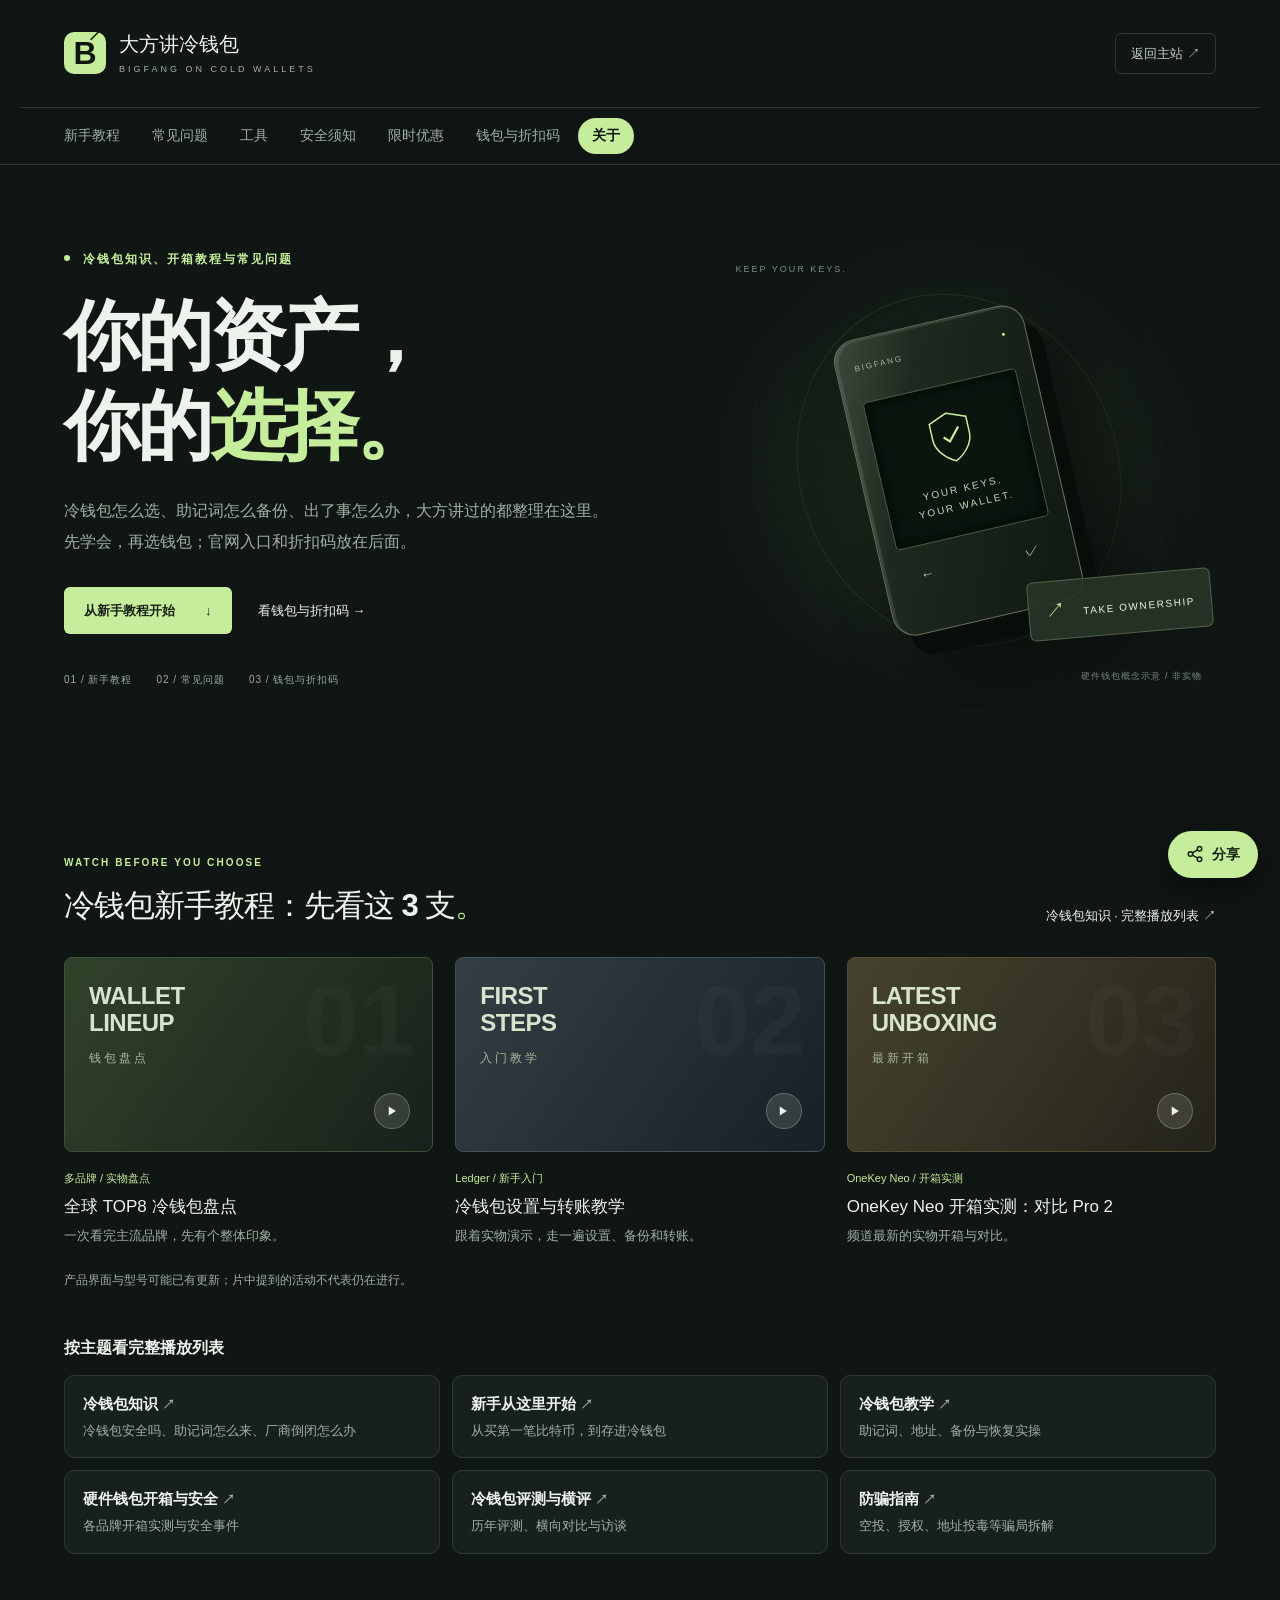
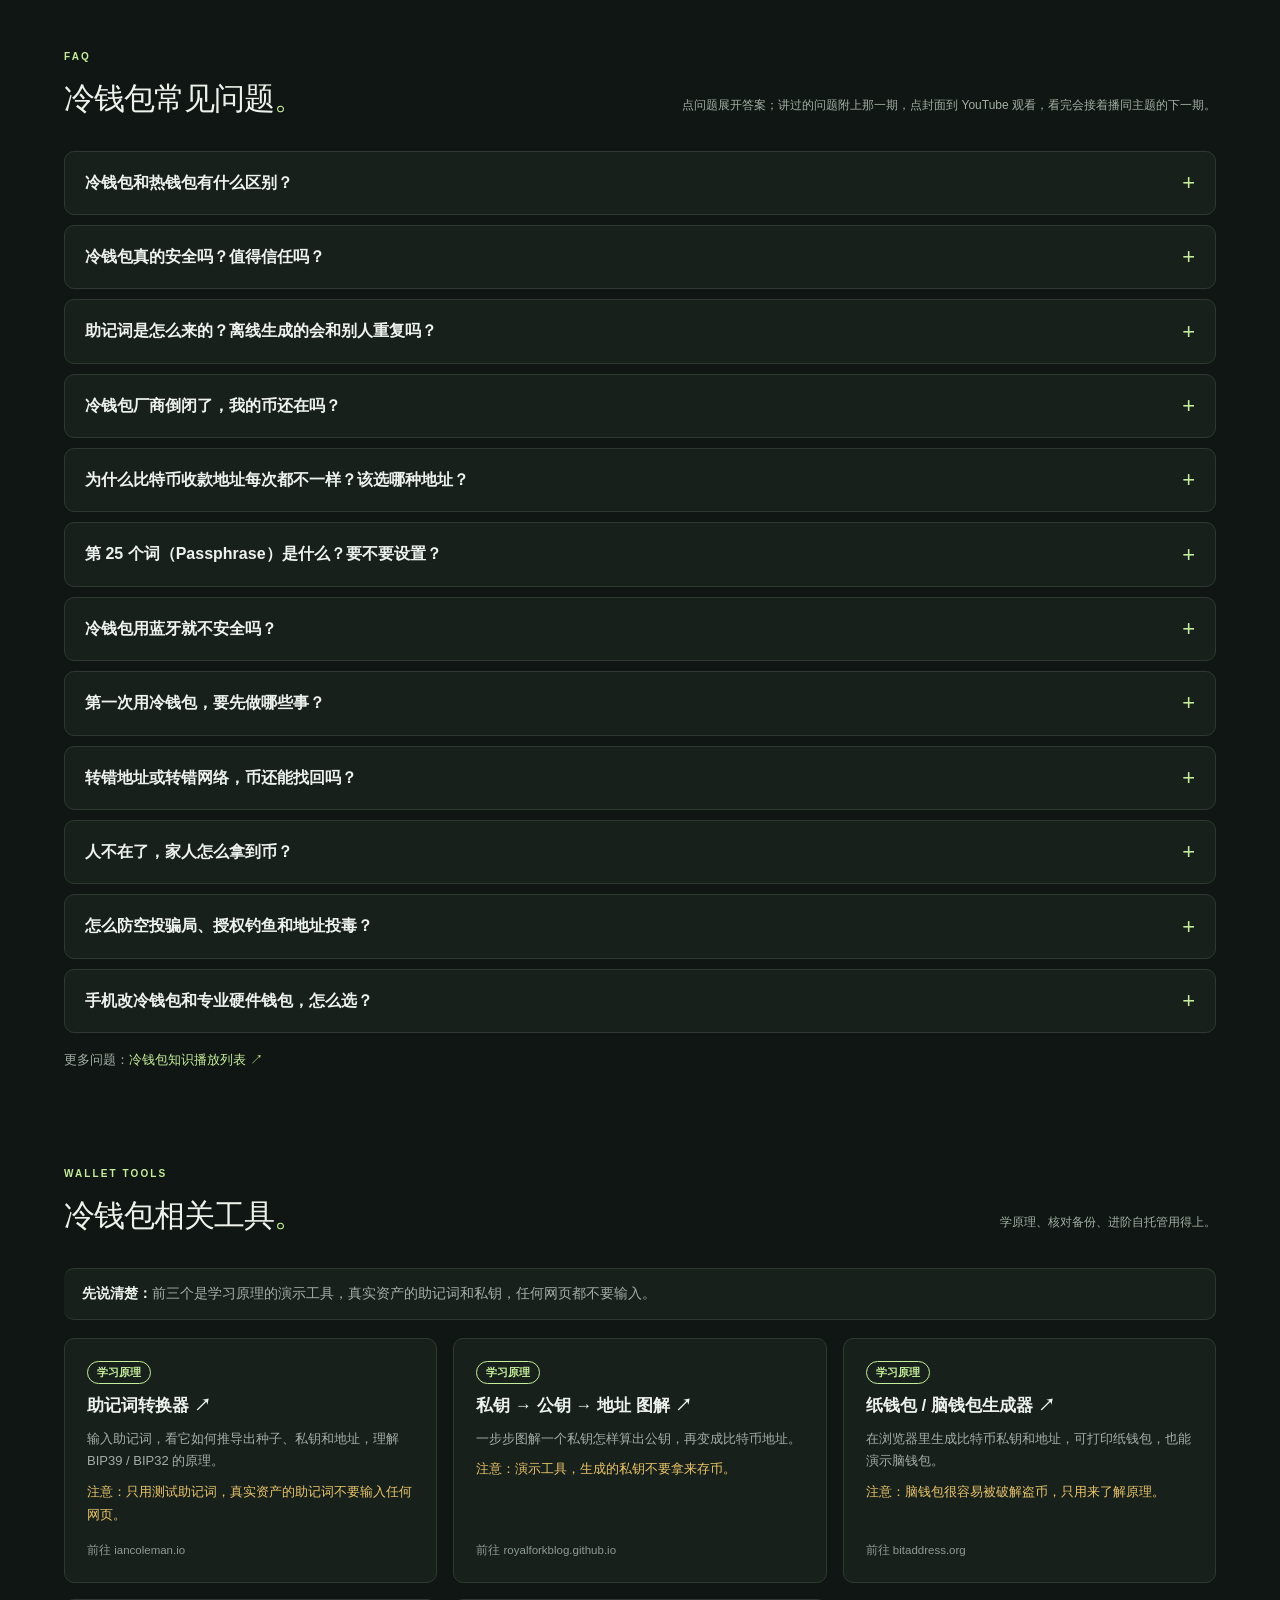
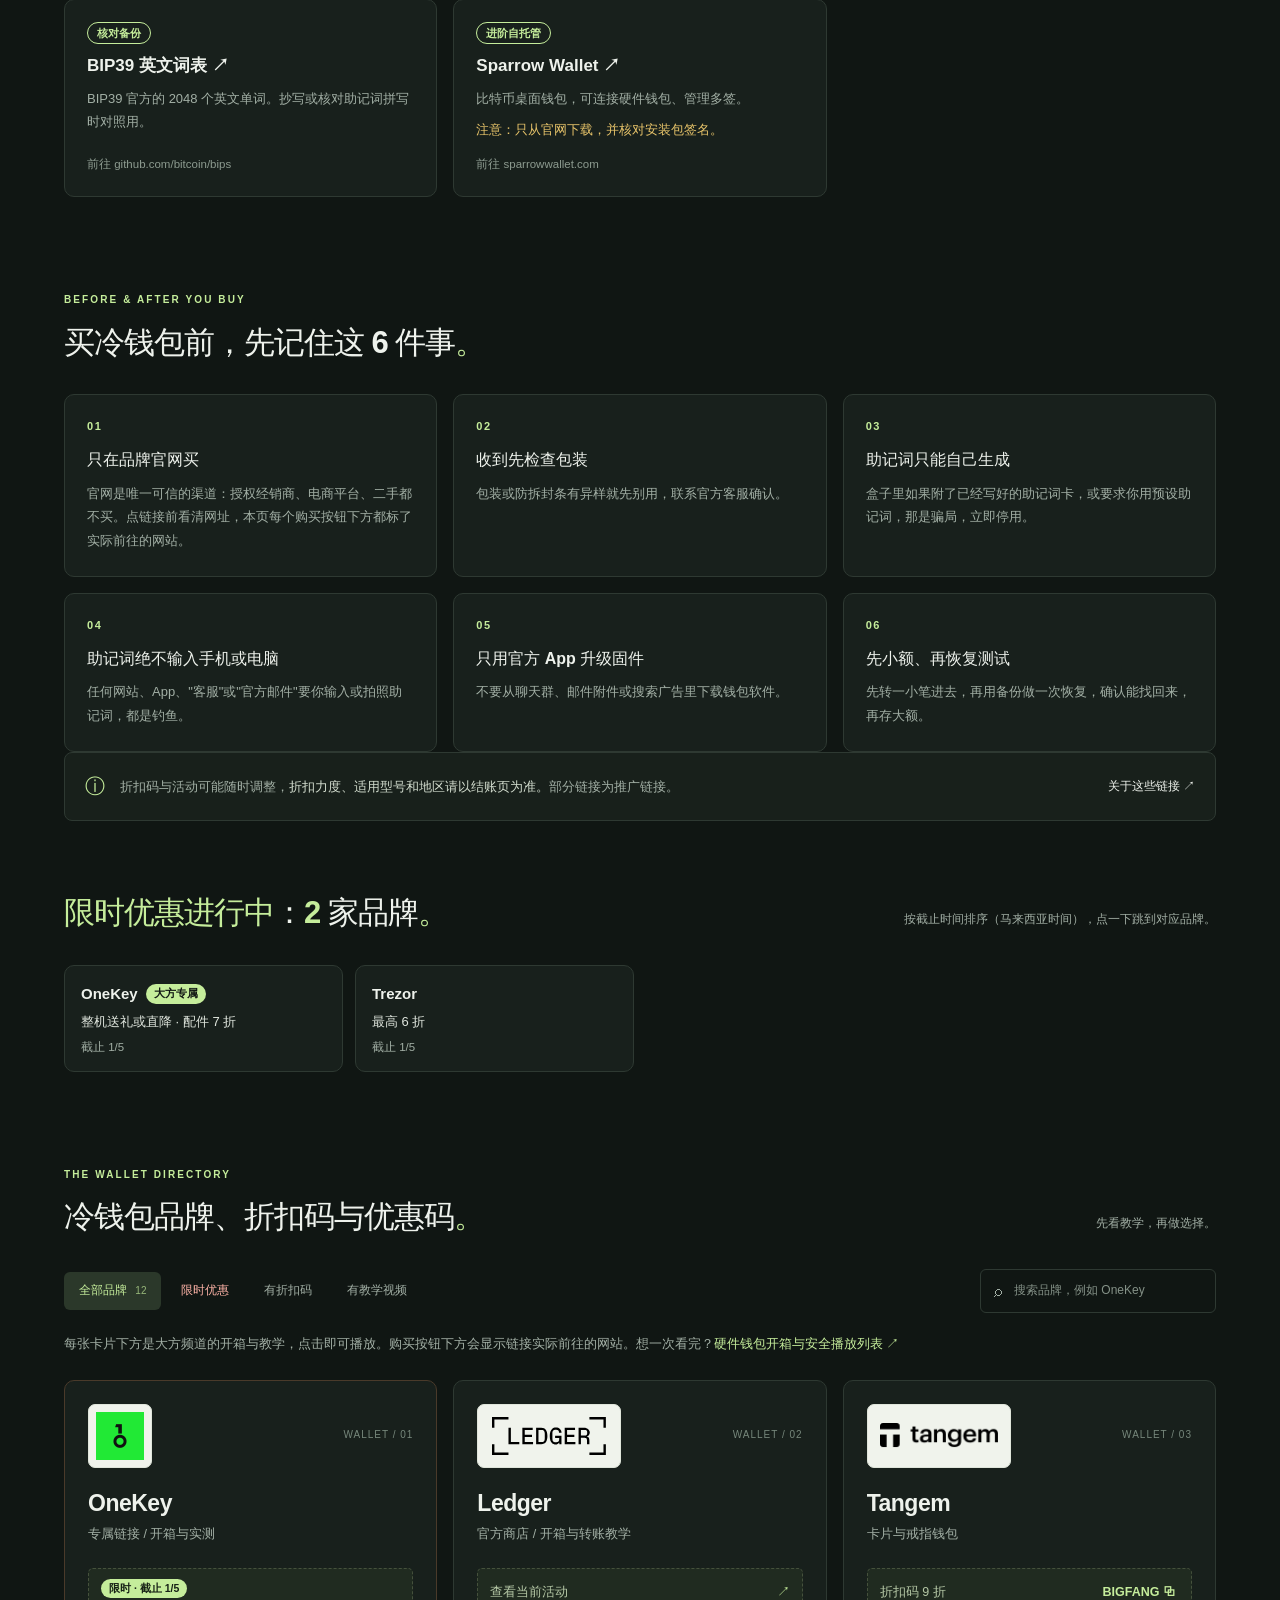
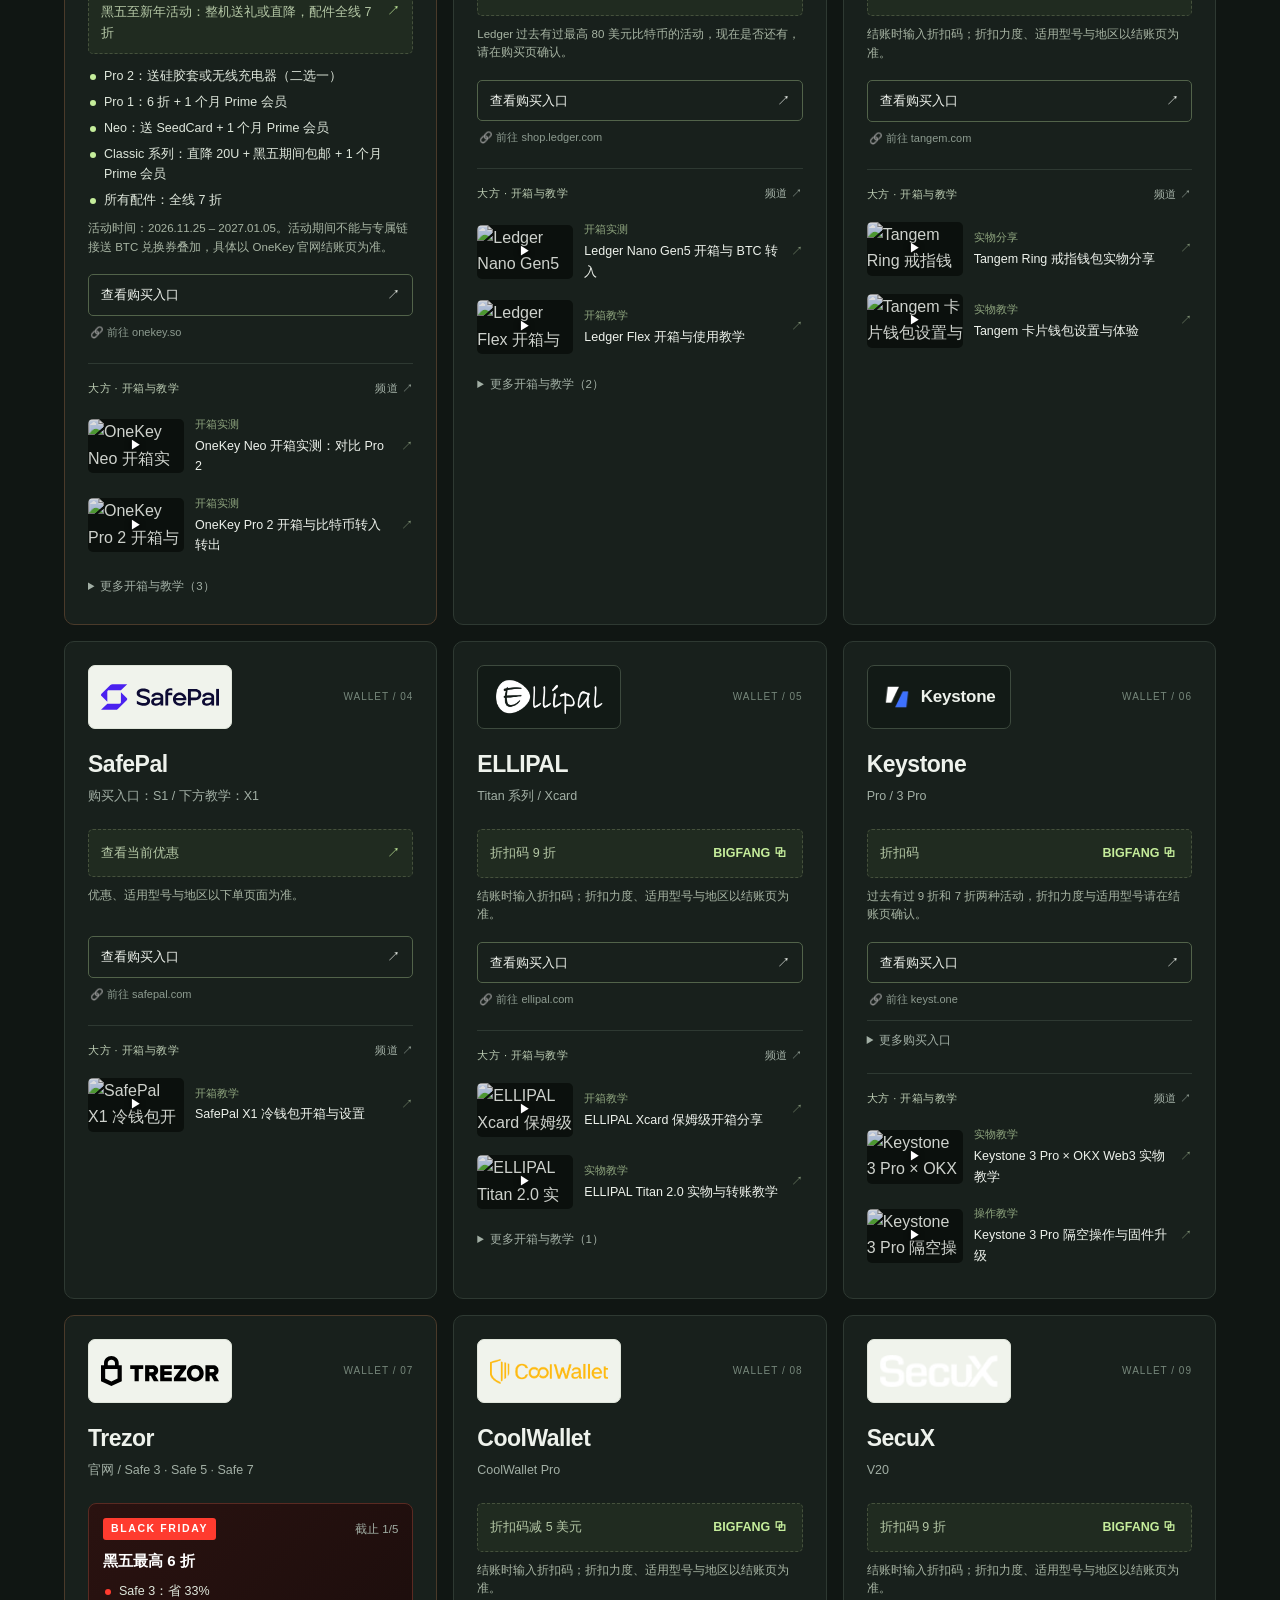
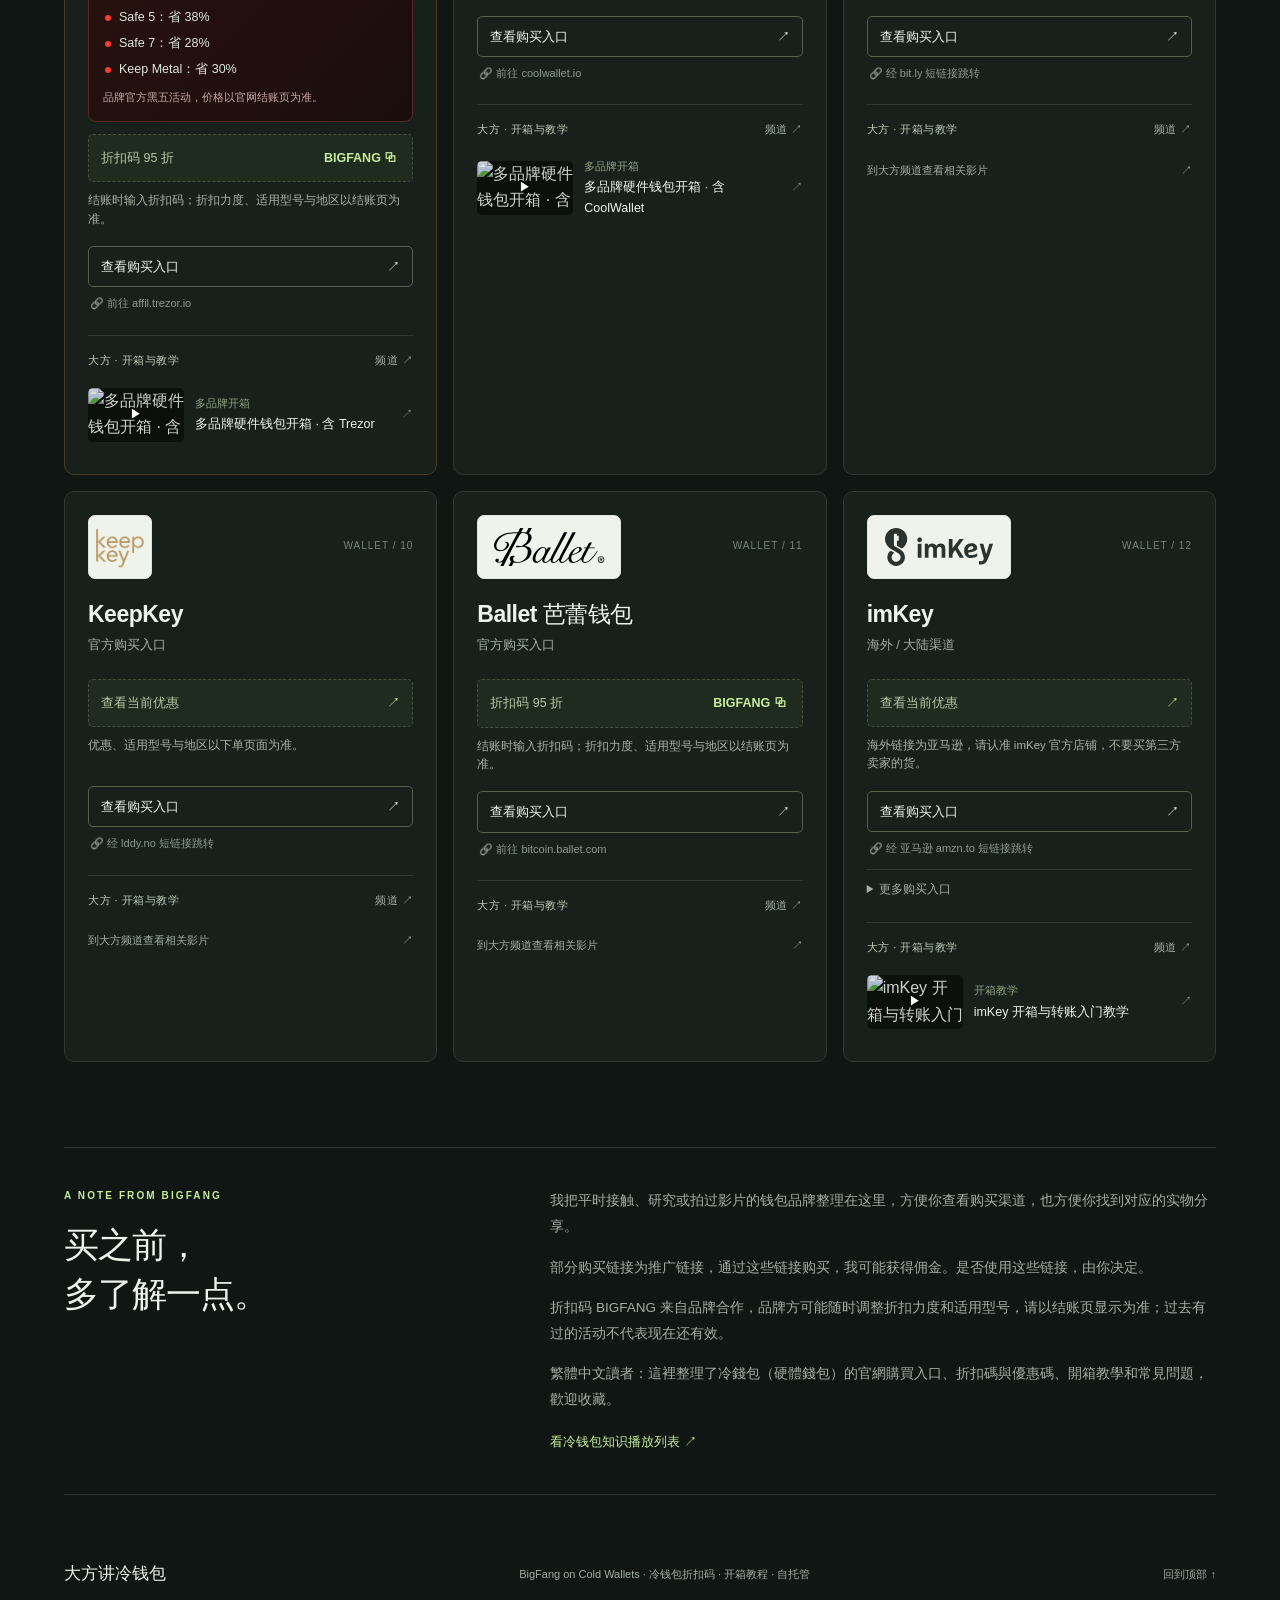
==== index.html @ f6548bb0 "Learning first: reorder sections, hero and meta Order is now 新手教程 > 常见问题 > 工具 > 安全须知 > 限时优惠 > 钱包与折扣码" ====
<!doctype html>
<html lang="zh-CN">
<head>
<meta charset="utf-8"><meta name="viewport" content="width=device-width,initial-scale=1">
<title>大方讲冷钱包｜冷钱包怎么选、助记词与新手教程，附官网入口与折扣码</title>
<meta name="description" content="想学冷钱包知识、想买冷钱包、想找冷钱包折扣码或教程？「大方讲冷钱包」整理新手教程、助记词与地址原理、冷钱包常见问题和防骗安全须知，并附 Ledger、Trezor、OneKey、Tangem、SafePal、Keystone 等 12 个品牌的官网购买入口与专属折扣码。">
<meta name="keywords" content="冷钱包,冷钱包教程,冷钱包怎么选,冷钱包推荐,硬件钱包,助记词,冷钱包常见问题,冷钱包安全,冷钱包折扣码,冷钱包优惠码,硬件钱包优惠码,Ledger教程,OneKey教程,Ledger折扣码,Trezor优惠码,OneKey优惠码,冷錢包,硬體錢包,冷錢包教學,冷錢包折扣碼">
<meta name="robots" content="index,follow,max-image-preview:large,max-snippet:-1,max-video-preview:-1">
<meta name="author" content="大方 BigFang">
<meta name="application-name" content="大方讲冷钱包">
<meta name="apple-mobile-web-app-title" content="大方讲冷钱包">
<meta name="theme-color" content="#101613">
<link rel="canonical" href="https://wallet.bigfang.vip/">
<link rel="icon" href="./favicon.svg" type="image/svg+xml">
<link rel="icon" href="./favicon-32.png" sizes="32x32" type="image/png">
<link rel="apple-touch-icon" href="./apple-touch-icon.png">
<meta property="og:type" content="website">
<meta property="og:site_name" content="大方讲冷钱包">
<meta property="og:locale" content="zh_CN">
<meta property="og:url" content="https://wallet.bigfang.vip/">
<meta property="og:title" content="大方讲冷钱包｜冷钱包怎么选、助记词与新手教程，附官网入口与折扣码">
<meta property="og:description" content="冷钱包新手教程、助记词知识、常见问题与安全须知，附 12 个硬件钱包品牌的官网入口与专属折扣码。">
<meta property="og:image" content="https://wallet.bigfang.vip/og-image.png">
<meta property="og:image:width" content="1200">
<meta property="og:image:height" content="630">
<meta property="og:image:alt" content="大方讲冷钱包：冷钱包知识、开箱教程与常见问题">
<meta name="twitter:card" content="summary_large_image">
<meta name="twitter:site" content="@dafangbigfang">
<meta name="twitter:title" content="大方讲冷钱包｜冷钱包怎么选、助记词与新手教程，附官网入口与折扣码">
<meta name="twitter:description" content="冷钱包新手教程、助记词知识、常见问题与安全须知，附 12 个硬件钱包品牌的官网入口与专属折扣码。">
<meta name="twitter:image" content="https://wallet.bigfang.vip/og-image.png">
<link rel="preconnect" href="https://i.ytimg.com">
<!--jsonld:start--><script type="application/ld+json">{"@context":"https://schema.org","@graph":[{"@type":"WebSite","@id":"https://wallet.bigfang.vip/#website","url":"https://wallet.bigfang.vip/","name":"大方讲冷钱包","alternateName":["BigFang on Cold Wallets","大方 BigFang 冷钱包指南"],"inLanguage":"zh-CN","publisher":{"@id":"https://wallet.bigfang.vip/#bigfang"}},{"@type":"Person","@id":"https://wallet.bigfang.vip/#bigfang","name":"大方 BigFang","url":"https://bigfang.vip/","sameAs":["https://www.youtube.com/@dafang","https://x.com/dafangbigfang","https://bigfang.vip/"]},{"@type":"WebPage","@id":"https://wallet.bigfang.vip/#webpage","url":"https://wallet.bigfang.vip/","inLanguage":"zh-CN","isPartOf":{"@id":"https://wallet.bigfang.vip/#website"},"name":"大方讲冷钱包｜冷钱包怎么选、助记词与新手教程，附官网入口与折扣码","description":"想学冷钱包知识、想买冷钱包、想找冷钱包折扣码或教程？「大方讲冷钱包」整理新手教程、助记词与地址原理、冷钱包常见问题和防骗安全须知，并附 Ledger、Trezor、OneKey、Tangem、SafePal、Keystone 等 12 个品牌的官网购买入口与专属折扣码。","about":["冷钱包","冷钱包教程","助记词","硬件钱包","冷钱包常见问题","冷钱包折扣码"],"author":{"@id":"https://wallet.bigfang.vip/#bigfang"},"dateModified":"2026-11-26","primaryImageOfPage":"https://wallet.bigfang.vip/og-image.png"},{"@type":"ItemList","@id":"https://wallet.bigfang.vip/#wallets","name":"冷钱包品牌、折扣码与优惠码","numberOfItems":12,"itemListElement":[{"@type":"ListItem","position":1,"name":"OneKey 冷钱包","url":"https://wallet.bigfang.vip/#wallet-onekey"},{"@type":"ListItem","position":2,"name":"Ledger 冷钱包","url":"https://wallet.bigfang.vip/#wallet-ledger"},{"@type":"ListItem","position":3,"name":"Tangem 冷钱包","url":"https://wallet.bigfang.vip/#wallet-tangem"},{"@type":"ListItem","position":4,"name":"SafePal 冷钱包","url":"https://wallet.bigfang.vip/#wallet-safepal"},{"@type":"ListItem","position":5,"name":"ELLIPAL 冷钱包","url":"https://wallet.bigfang.vip/#wallet-ellipal"},{"@type":"ListItem","position":6,"name":"Keystone 冷钱包","url":"https://wallet.bigfang.vip/#wallet-keystone"},{"@type":"ListItem","position":7,"name":"Trezor 冷钱包","url":"https://wallet.bigfang.vip/#wallet-trezor"},{"@type":"ListItem","position":8,"name":"CoolWallet 冷钱包","url":"https://wallet.bigfang.vip/#wallet-coolwallet"},{"@type":"ListItem","position":9,"name":"SecuX 冷钱包","url":"https://wallet.bigfang.vip/#wallet-secux"},{"@type":"ListItem","position":10,"name":"KeepKey 冷钱包","url":"https://wallet.bigfang.vip/#wallet-keepkey"},{"@type":"ListItem","position":11,"name":"Ballet 芭蕾钱包 冷钱包","url":"https://wallet.bigfang.vip/#wallet-ballet"},{"@type":"ListItem","position":12,"name":"imKey 冷钱包","url":"https://wallet.bigfang.vip/#wallet-imkey"}]},{"@type":"FAQPage","@id":"https://wallet.bigfang.vip/#faq","mainEntity":[{"@type":"Question","name":"冷钱包和热钱包有什么区别？","acceptedAnswer":{"@type":"Answer","text":"区别在私钥放在哪里。热钱包的私钥在联网的手机或电脑里；冷钱包的私钥只在设备里，转账时在设备上确认、签名，私钥不会碰到联网设备。"}},{"@type":"Question","name":"冷钱包真的安全吗？值得信任吗？","acceptedAnswer":{"@type":"Answer","text":"没有 100% 安全的方案。冷钱包解决的是私钥不联网，风险还在：买到被动过手脚的设备、厂商作恶、自己的备份没保管好。所以只在品牌官网买、助记词自己生成、做一次恢复测试。"}},{"@type":"Question","name":"助记词是怎么来的？离线生成的会和别人重复吗？","acceptedAnswer":{"@type":"Answer","text":"助记词由设备里的随机数生成，再按 BIP39 标准对应到 2048 个单词里。12 个词就有 2 的 128 次方种组合，和别人撞上的概率可以忽略。"}},{"@type":"Question","name":"冷钱包厂商倒闭了，我的币还在吗？","acceptedAnswer":{"@type":"Answer","text":"在。币记录在区块链上，不在设备或厂商那里。只要助记词还在，就能导入其他支持同样标准的钱包恢复。前提是你保管好助记词，有设置第 25 个词的也要一起保管好。"}},{"@type":"Question","name":"为什么比特币收款地址每次都不一样？该选哪种地址？","acceptedAnswer":{"@type":"Answer","text":"冷钱包每次收款会给一个新地址，是为了保护隐私，以前的地址照样能用，都属于同一个钱包。地址开头 bc1q、bc1p、3、1 是不同格式，日常用 bc1q 一般就可以。"}},{"@type":"Question","name":"第 25 个词（Passphrase）是什么？要不要设置？","acceptedAnswer":{"@type":"Answer","text":"它是在助记词之外再加的一个密码，同一组助记词配上不同的 Passphrase，会得到完全不同的钱包。安全性更高，但忘了就永远找不回，设置前想清楚怎么备份。"}},{"@type":"Question","name":"冷钱包用蓝牙就不安全吗？","acceptedAnswer":{"@type":"Answer","text":"蓝牙传的是待签名的交易和签好的结果，私钥不会离开设备。如果还是在意，可以选用二维码传输、完全不连线的 Air-gap 机型。"}},{"@type":"Question","name":"第一次用冷钱包，要先做哪些事？","acceptedAnswer":{"@type":"Answer","text":"从品牌官网买，收到先检查包装；助记词在设备上自己生成，抄在纸或钢板上离线保存；先转一小笔，用备份做一次恢复测试，确认能找回再存大额；固件只用官方 App 升级。"}},{"@type":"Question","name":"转错地址或转错网络，币还能找回吗？","acceptedAnswer":{"@type":"Answer","text":"要看转到了哪里。转到自己钱包里另一条链的地址，通常可以用同一组助记词在别的钱包里找回；转到别人的地址或不存在的地址，基本找不回。转账前先小额测试，并核对地址开头和结尾。"}},{"@type":"Question","name":"人不在了，家人怎么拿到币？","acceptedAnswer":{"@type":"Answer","text":"提前想好继承：让家人知道有这笔资产、备份大概放在哪里、怎么恢复、可以找谁帮忙，但不要把助记词明文交出去。"}},{"@type":"Question","name":"怎么防空投骗局、授权钓鱼和地址投毒？","acceptedAnswer":{"@type":"Answer","text":"不点来路不明的空投链接，不在陌生网站签名授权，转账前完整核对地址，不要从转账记录里复制地址。冷钱包上签名前，看清楚设备屏幕上显示的内容。"}},{"@type":"Question","name":"手机改冷钱包和专业硬件钱包，怎么选？","acceptedAnswer":{"@type":"Answer","text":"专业硬件钱包有安全芯片、功能单一，被攻击的面更小，适合存大额。旧手机改成冷钱包可以用来学习原理，但要彻底断网、恢复出厂，长期存大额不建议。"}}]}]}</script><!--jsonld:end-->
<link rel="stylesheet" href="./style.css?v=20261125-bfpage">
</head>
<body class="bf">
<div class="bf-ticker bf-only" aria-hidden="true"><div class="bf-ticker-track"><span>BLACK FRIDAY</span><b>先学会，再买冷钱包</b><span>新手教程 · 常见问题</span><b>大方讲冷钱包</b><span>黑五优惠在后面</span><span>BLACK FRIDAY</span><b>先学会，再买冷钱包</b><span>新手教程 · 常见问题</span><b>大方讲冷钱包</b><span>黑五优惠在后面</span><span>BLACK FRIDAY</span><b>先学会，再买冷钱包</b><span>新手教程 · 常见问题</span><b>大方讲冷钱包</b><span>黑五优惠在后面</span><span>BLACK FRIDAY</span><b>先学会，再买冷钱包</b><span>新手教程 · 常见问题</span><b>大方讲冷钱包</b><span>黑五优惠在后面</span></div></div>
<header class="header"><a href="https://wallet.bigfang.vip/" class="brand" aria-label="大方讲冷钱包 首页"><span class="brand-mark">B<span>↗</span></span><span>大方<b>讲冷钱包</b><small>BIGFANG ON COLD WALLETS</small></span></a><nav aria-label="主导航"><a href="https://bigfang.vip/" class="home">返回主站 ↗</a></nav></header>
<nav class="section-nav" aria-label="页面板块"><div class="section-nav-inner"><a href="#learn">新手教程</a><a href="#faq">常见问题</a><a href="#tools">工具</a><a href="#safety">安全须知</a><a href="#deals" class="nav-deals">限时优惠</a><a href="#wallets">钱包与折扣码</a><a href="#about">关于</a></div></nav>
<main>
<section class="hero"><div class="hero-copy"><h1 class="eyebrow bf-eyebrow seo-h1"><span></span> 冷钱包知识、开箱教程与常见问题<i class="bf-only"> · 黑五 2026</i></h1><div class="bf-only"><p class="hero-slogan bf-title">先学会，<br>再买<br><span class="accent">冷钱包。</span></p><p class="intro">冷钱包怎么选、助记词怎么备份、出了事怎么办，大方讲过的都整理在这里。<br>看懂了再买；黑五优惠和折扣码放在后面。</p><div class="hero-actions"><a href="#learn" class="button primary">从新手教程开始 <span>↓</span></a><a href="#deals" class="text-link">看黑五优惠 <span>→</span></a></div></div><div class="normal-only"><p class="hero-slogan">你的资产，<br>你的<span class="accent">选择。</span></p><p class="intro">冷钱包怎么选、助记词怎么备份、出了事怎么办，大方讲过的都整理在这里。<br>先学会，再选钱包；官网入口和折扣码放在后面。</p><div class="hero-actions"><a href="#learn" class="button primary">从新手教程开始 <span>↓</span></a><a href="#wallets" class="text-link">看钱包与折扣码 <span>→</span></a></div></div><nav class="hero-note" aria-label="页面导览"><a href="#learn">01 / 新手教程</a><a href="#faq">02 / 常见问题</a><a href="#wallets">03 / 钱包与折扣码</a></nav></div><div class="bf-poster bf-only" aria-hidden="true"><span class="bf-poster-top">BLACK</span><span class="bf-poster-mid">FRIDAY</span><span class="bf-poster-year">2026 · 冷钱包</span><span class="bf-sticker">最高<b class="js-best">5 折</b></span><span class="bf-poster-foot">KEEP YOUR KEYS. SAVE YOUR SATS.</span></div><div class="hero-art normal-only" aria-hidden="true"><div class="orbit orbit-one"></div><div class="orbit orbit-two"></div><span class="art-label top-label">KEEP YOUR KEYS.</span><div class="device"><div class="device-top"><span>BIGFANG</span><i>●</i></div><div class="device-screen"><svg viewBox="0 0 64 74" fill="none"><path d="M32 4 57 14v22c0 15-14 28-25 33C21 64 7 51 7 36V14L32 4Z" stroke="currentColor" stroke-width="2"/><path d="m22 35 7 7 15-17" stroke="currentColor" stroke-width="3"/></svg><span>YOUR KEYS.<br>YOUR WALLET.</span></div><div class="device-controls"><span>←</span><span>✓</span></div></div><div class="key-tag"><span>↗</span> TAKE OWNERSHIP</div><span class="art-label bottom-label">硬件钱包概念示意 / 非实物</span></div></section>
<section id="learn" class="learn-section"><div class="section-heading"><div><p class="eyebrow">WATCH BEFORE YOU CHOOSE</p><h2>冷钱包新手教程：先看这 3 支<span>。</span></h2></div><a class="text-link" href="https://www.youtube.com/playlist?list=PLA3-q5uYfvIQ" target="_blank" rel="noopener noreferrer">冷钱包知识 · 完整播放列表 ↗</a></div><div class="video-grid"><a class="video-card" href="https://www.youtube.com/watch?v=QfZkIOZvjwY&amp;list=PLMzYfSJNBKvg" target="_blank" rel="noopener noreferrer" data-video-id="QfZkIOZvjwY" data-video-list="PLMzYfSJNBKvg" data-video-title="全球 TOP8 冷钱包盘点"><div class="video-cover cover-one"><span class="play">▶</span><span class="cover-word">WALLET<br>LINEUP<span>钱包盘点</span></span><span class="video-number">01</span></div><small>多品牌 / 实物盘点</small><h3>全球 TOP8 冷钱包盘点</h3><p>一次看完主流品牌，先有个整体印象。</p></a><a class="video-card" href="https://www.youtube.com/watch?v=Voz2W9CJ3vU&amp;list=PL-aFVQ3QG8LQQPFO33PDawBeUutJNmn_I" target="_blank" rel="noopener noreferrer" data-video-id="Voz2W9CJ3vU" data-video-list="PL-aFVQ3QG8LQQPFO33PDawBeUutJNmn_I" data-video-title="Ledger 新手入门与转账教学"><div class="video-cover cover-two"><span class="play">▶</span><span class="cover-word">FIRST<br>STEPS<span>入门教学</span></span><span class="video-number">02</span></div><small>Ledger / 新手入门</small><h3>冷钱包设置与转账教学</h3><p>跟着实物演示，走一遍设置、备份和转账。</p></a><a class="video-card" href="https://www.youtube.com/watch?v=nkOuDAWk0A4&amp;list=PLMzYfSJNBKvg" target="_blank" rel="noopener noreferrer" data-video-id="nkOuDAWk0A4" data-video-list="PLMzYfSJNBKvg" data-video-title="OneKey Neo 开箱实测：对比 Pro 2"><div class="video-cover cover-three"><span class="play">▶</span><span class="cover-word">LATEST<br>UNBOXING<span>最新开箱</span></span><span class="video-number">03</span></div><small>OneKey Neo / 开箱实测</small><h3>OneKey Neo 开箱实测：对比 Pro 2</h3><p>频道最新的实物开箱与对比。</p></a></div><p class="muted video-note">产品界面与型号可能已有更新；片中提到的活动不代表仍在进行。</p><div class="playlists"><h3>按主题看完整播放列表</h3><ul class="playlist-grid"><li><a class="playlist" href="https://www.youtube.com/playlist?list=PLA3-q5uYfvIQ" target="_blank" rel="noopener noreferrer"><b>冷钱包知识 <span aria-hidden="true">↗</span></b><span>冷钱包安全吗、助记词怎么来、厂商倒闭怎么办</span></a></li><li><a class="playlist" href="https://www.youtube.com/playlist?list=PLeCMlB5wOViA" target="_blank" rel="noopener noreferrer"><b>新手从这里开始 <span aria-hidden="true">↗</span></b><span>从买第一笔比特币，到存进冷钱包</span></a></li><li><a class="playlist" href="https://www.youtube.com/playlist?list=PLMGpuKShgF_o" target="_blank" rel="noopener noreferrer"><b>冷钱包教学 <span aria-hidden="true">↗</span></b><span>助记词、地址、备份与恢复实操</span></a></li><li><a class="playlist" href="https://www.youtube.com/playlist?list=PLMzYfSJNBKvg" target="_blank" rel="noopener noreferrer"><b>硬件钱包开箱与安全 <span aria-hidden="true">↗</span></b><span>各品牌开箱实测与安全事件</span></a></li><li><a class="playlist" href="https://www.youtube.com/playlist?list=PL-aFVQ3QG8LQQPFO33PDawBeUutJNmn_I" target="_blank" rel="noopener noreferrer"><b>冷钱包评测与横评 <span aria-hidden="true">↗</span></b><span>历年评测、横向对比与访谈</span></a></li><li><a class="playlist" href="https://www.youtube.com/playlist?list=PL-aFVQ3QG8LTvqH4DzCVlObXJeBMJi5pf" target="_blank" rel="noopener noreferrer"><b>防骗指南 <span aria-hidden="true">↗</span></b><span>空投、授权、地址投毒等骗局拆解</span></a></li></ul></div></section>
<section id="faq" class="faq"><div class="section-heading"><div><p class="eyebrow">FAQ</p><h2>冷钱包常见问题<span>。</span></h2></div><p>点问题展开答案；讲过的问题附上那一期，点封面到 YouTube 观看，看完会接着播同主题的下一期。</p></div><div class="faq-list"><details class="faq-item"><summary>冷钱包和热钱包有什么区别？</summary><div class="faq-body"><p>区别在私钥放在哪里。热钱包的私钥在联网的手机或电脑里；冷钱包的私钥只在设备里，转账时在设备上确认、签名，私钥不会碰到联网设备。</p><div class="faq-videos"><p class="faq-videos-label">大方讲过这期</p><div class="faq-video-grid"><a class="faq-video" href="https://www.youtube.com/watch?v=7xBCqHaApb4&amp;list=PLA3-q5uYfvIQ" target="_blank" rel="noopener noreferrer"><span class="faq-thumb"><img src="https://i.ytimg.com/vi/7xBCqHaApb4/mqdefault.jpg" alt="冷钱包热钱包的区别" loading="lazy" width="320" height="180"><span class="mini-play" aria-hidden="true">▶</span></span><span class="faq-video-title">冷钱包热钱包的区别</span><small>YouTube ↗</small></a><a class="faq-video" href="https://www.youtube.com/watch?v=3MNuUjfFXos&amp;list=PL-aFVQ3QG8LQQPFO33PDawBeUutJNmn_I" target="_blank" rel="noopener noreferrer"><span class="faq-thumb"><img src="https://i.ytimg.com/vi/3MNuUjfFXos/mqdefault.jpg" alt="8 分钟讲清怎么保存私钥" loading="lazy" width="320" height="180"><span class="mini-play" aria-hidden="true">▶</span></span><span class="faq-video-title">8 分钟讲清怎么保存私钥</span><small>YouTube ↗</small></a></div></div></div></details><details class="faq-item"><summary>冷钱包真的安全吗？值得信任吗？</summary><div class="faq-body"><p>没有 100% 安全的方案。冷钱包解决的是私钥不联网，风险还在：买到被动过手脚的设备、厂商作恶、自己的备份没保管好。所以只在品牌官网买、助记词自己生成、做一次恢复测试。</p><div class="faq-videos"><p class="faq-videos-label">大方讲过这期</p><div class="faq-video-grid"><a class="faq-video" href="https://www.youtube.com/watch?v=9OUK9tDJils&amp;list=PLA3-q5uYfvIQ" target="_blank" rel="noopener noreferrer"><span class="faq-thumb"><img src="https://i.ytimg.com/vi/9OUK9tDJils/mqdefault.jpg" alt="冷钱包安全吗？我为什么要相信冷钱包" loading="lazy" width="320" height="180"><span class="mini-play" aria-hidden="true">▶</span></span><span class="faq-video-title">冷钱包安全吗？我为什么要相信冷钱包</span><small>YouTube ↗</small></a><a class="faq-video" href="https://www.youtube.com/watch?v=S_YcwtXR2LM&amp;list=PLA3-q5uYfvIQ" target="_blank" rel="noopener noreferrer"><span class="faq-thumb"><img src="https://i.ytimg.com/vi/S_YcwtXR2LM/mqdefault.jpg" alt="冷钱包作恶？该怎么办" loading="lazy" width="320" height="180"><span class="mini-play" aria-hidden="true">▶</span></span><span class="faq-video-title">冷钱包作恶？该怎么办</span><small>YouTube ↗</small></a></div></div></div></details><details class="faq-item"><summary>助记词是怎么来的？离线生成的会和别人重复吗？</summary><div class="faq-body"><p>助记词由设备里的随机数生成，再按 BIP39 标准对应到 2048 个单词里。12 个词就有 2 的 128 次方种组合，和别人撞上的概率可以忽略。</p><div class="faq-videos"><p class="faq-videos-label">大方讲过这期</p><div class="faq-video-grid"><a class="faq-video" href="https://www.youtube.com/watch?v=zvW3OlCFtTU&amp;list=PLA3-q5uYfvIQ" target="_blank" rel="noopener noreferrer"><span class="faq-thumb"><img src="https://i.ytimg.com/vi/zvW3OlCFtTU/mqdefault.jpg" alt="助记词怎么来的？真的安全吗" loading="lazy" width="320" height="180"><span class="mini-play" aria-hidden="true">▶</span></span><span class="faq-video-title">助记词怎么来的？真的安全吗</span><small>YouTube ↗</small></a><a class="faq-video" href="https://www.youtube.com/watch?v=kzZUPWEqRSk&amp;list=PLA3-q5uYfvIQ" target="_blank" rel="noopener noreferrer"><span class="faq-thumb"><img src="https://i.ytimg.com/vi/kzZUPWEqRSk/mqdefault.jpg" alt="离线生成的助记词会重复吗" loading="lazy" width="320" height="180"><span class="mini-play" aria-hidden="true">▶</span></span><span class="faq-video-title">离线生成的助记词会重复吗</span><small>YouTube ↗</small></a><a class="faq-video" href="https://www.youtube.com/watch?v=7djKM7XVy8E&amp;list=PLMGpuKShgF_o" target="_blank" rel="noopener noreferrer"><span class="faq-thumb"><img src="https://i.ytimg.com/vi/7djKM7XVy8E/mqdefault.jpg" alt="助记词、私钥、公钥、地址生成原理" loading="lazy" width="320" height="180"><span class="mini-play" aria-hidden="true">▶</span></span><span class="faq-video-title">助记词、私钥、公钥、地址生成原理</span><small>YouTube ↗</small></a></div></div></div></details><details class="faq-item"><summary>冷钱包厂商倒闭了，我的币还在吗？</summary><div class="faq-body"><p>在。币记录在区块链上，不在设备或厂商那里。只要助记词还在，就能导入其他支持同样标准的钱包恢复。前提是你保管好助记词，有设置第 25 个词的也要一起保管好。</p><div class="faq-videos"><p class="faq-videos-label">大方讲过这期</p><div class="faq-video-grid"><a class="faq-video" href="https://www.youtube.com/watch?v=dPrSmHeDRXg&amp;list=PL-aFVQ3QG8LQQPFO33PDawBeUutJNmn_I" target="_blank" rel="noopener noreferrer"><span class="faq-thumb"><img src="https://i.ytimg.com/vi/dPrSmHeDRXg/mqdefault.jpg" alt="Ledger 坏了、倒闭了，币就没了吗" loading="lazy" width="320" height="180"><span class="mini-play" aria-hidden="true">▶</span></span><span class="faq-video-title">Ledger 坏了、倒闭了，币就没了吗</span><small>YouTube ↗</small></a><a class="faq-video" href="https://www.youtube.com/watch?v=NWfO80ZLGyk&amp;list=PLA3-q5uYfvIQ" target="_blank" rel="noopener noreferrer"><span class="faq-thumb"><img src="https://i.ytimg.com/vi/NWfO80ZLGyk/mqdefault.jpg" alt="Ledger 倒闭了，ADA 也能找回" loading="lazy" width="320" height="180"><span class="mini-play" aria-hidden="true">▶</span></span><span class="faq-video-title">Ledger 倒闭了，ADA 也能找回</span><small>YouTube ↗</small></a><a class="faq-video" href="https://www.youtube.com/watch?v=92ISBXmEfMg&amp;list=PLA3-q5uYfvIQ" target="_blank" rel="noopener noreferrer"><span class="faq-thumb"><img src="https://i.ytimg.com/vi/92ISBXmEfMg/mqdefault.jpg" alt="Ledger 25 词导入 OneKey" loading="lazy" width="320" height="180"><span class="mini-play" aria-hidden="true">▶</span></span><span class="faq-video-title">Ledger 25 词导入 OneKey</span><small>YouTube ↗</small></a></div></div></div></details><details class="faq-item"><summary>为什么比特币收款地址每次都不一样？该选哪种地址？</summary><div class="faq-body"><p>冷钱包每次收款会给一个新地址，是为了保护隐私，以前的地址照样能用，都属于同一个钱包。地址开头 bc1q、bc1p、3、1 是不同格式，日常用 bc1q 一般就可以。</p><div class="faq-videos"><p class="faq-videos-label">大方讲过这期</p><div class="faq-video-grid"><a class="faq-video" href="https://www.youtube.com/watch?v=Bfq-Abt6_DE&amp;list=PLA3-q5uYfvIQ" target="_blank" rel="noopener noreferrer"><span class="faq-thumb"><img src="https://i.ytimg.com/vi/Bfq-Abt6_DE/mqdefault.jpg" alt="地址为啥一直变、UTXO 是什么、4 种地址怎么选" loading="lazy" width="320" height="180"><span class="mini-play" aria-hidden="true">▶</span></span><span class="faq-video-title">地址为啥一直变、UTXO 是什么、4 种地址怎么选</span><small>YouTube ↗</small></a><a class="faq-video" href="https://www.youtube.com/watch?v=PSBl2Am27o0&amp;list=PLA3-q5uYfvIQ" target="_blank" rel="noopener noreferrer"><span class="faq-thumb"><img src="https://i.ytimg.com/vi/PSBl2Am27o0/mqdefault.jpg" alt="比特币地址为什么每次都不一样" loading="lazy" width="320" height="180"><span class="mini-play" aria-hidden="true">▶</span></span><span class="faq-video-title">比特币地址为什么每次都不一样</span><small>YouTube ↗</small></a></div></div></div></details><details class="faq-item"><summary>第 25 个词（Passphrase）是什么？要不要设置？</summary><div class="faq-body"><p>它是在助记词之外再加的一个密码，同一组助记词配上不同的 Passphrase，会得到完全不同的钱包。安全性更高，但忘了就永远找不回，设置前想清楚怎么备份。</p><div class="faq-videos"><p class="faq-videos-label">大方讲过这期</p><div class="faq-video-grid"><a class="faq-video" href="https://www.youtube.com/watch?v=jCgOyh18f5Q&amp;list=PLA3-q5uYfvIQ" target="_blank" rel="noopener noreferrer"><span class="faq-thumb"><img src="https://i.ytimg.com/vi/jCgOyh18f5Q/mqdefault.jpg" alt="Ledger Passphrase 第 25 个词怎么用" loading="lazy" width="320" height="180"><span class="mini-play" aria-hidden="true">▶</span></span><span class="faq-video-title">Ledger Passphrase 第 25 个词怎么用</span><small>YouTube ↗</small></a></div></div></div></details><details class="faq-item"><summary>冷钱包用蓝牙就不安全吗？</summary><div class="faq-body"><p>蓝牙传的是待签名的交易和签好的结果，私钥不会离开设备。如果还是在意，可以选用二维码传输、完全不连线的 Air-gap 机型。</p><div class="faq-videos"><p class="faq-videos-label">大方讲过这期</p><div class="faq-video-grid"><a class="faq-video" href="https://www.youtube.com/watch?v=DTAjohYJq9o&amp;list=PLA3-q5uYfvIQ" target="_blank" rel="noopener noreferrer"><span class="faq-thumb"><img src="https://i.ytimg.com/vi/DTAjohYJq9o/mqdefault.jpg" alt="冷钱包用蓝牙就不安全吗" loading="lazy" width="320" height="180"><span class="mini-play" aria-hidden="true">▶</span></span><span class="faq-video-title">冷钱包用蓝牙就不安全吗</span><small>YouTube ↗</small></a><a class="faq-video" href="https://www.youtube.com/watch?v=dcz2KaNy4bk&amp;list=PLMGpuKShgF_o" target="_blank" rel="noopener noreferrer"><span class="faq-thumb"><img src="https://i.ytimg.com/vi/dcz2KaNy4bk/mqdefault.jpg" alt="OneKey Pro Air-gap 模式详解" loading="lazy" width="320" height="180"><span class="mini-play" aria-hidden="true">▶</span></span><span class="faq-video-title">OneKey Pro Air-gap 模式详解</span><small>YouTube ↗</small></a></div></div></div></details><details class="faq-item"><summary>第一次用冷钱包，要先做哪些事？</summary><div class="faq-body"><p>从品牌官网买，收到先检查包装；助记词在设备上自己生成，抄在纸或钢板上离线保存；先转一小笔，用备份做一次恢复测试，确认能找回再存大额；固件只用官方 App 升级。</p><div class="faq-videos"><p class="faq-videos-label">大方讲过这期</p><div class="faq-video-grid"><a class="faq-video" href="https://www.youtube.com/watch?v=DZMwxXVK7a8&amp;list=PLA3-q5uYfvIQ" target="_blank" rel="noopener noreferrer"><span class="faq-thumb"><img src="https://i.ytimg.com/vi/DZMwxXVK7a8/mqdefault.jpg" alt="初次使用冷钱包必须做的四件事" loading="lazy" width="320" height="180"><span class="mini-play" aria-hidden="true">▶</span></span><span class="faq-video-title">初次使用冷钱包必须做的四件事</span><small>YouTube ↗</small></a><a class="faq-video" href="https://www.youtube.com/watch?v=He9da7DQGKw&amp;list=PLA3-q5uYfvIQ" target="_blank" rel="noopener noreferrer"><span class="faq-thumb"><img src="https://i.ytimg.com/vi/He9da7DQGKw/mqdefault.jpg" alt="冷钱包真的能离线生成助记词吗" loading="lazy" width="320" height="180"><span class="mini-play" aria-hidden="true">▶</span></span><span class="faq-video-title">冷钱包真的能离线生成助记词吗</span><small>YouTube ↗</small></a></div></div></div></details><details class="faq-item"><summary>转错地址或转错网络，币还能找回吗？</summary><div class="faq-body"><p>要看转到了哪里。转到自己钱包里另一条链的地址，通常可以用同一组助记词在别的钱包里找回；转到别人的地址或不存在的地址，基本找不回。转账前先小额测试，并核对地址开头和结尾。</p><div class="faq-videos"><p class="faq-videos-label">大方讲过这期</p><div class="faq-video-grid"><a class="faq-video" href="https://www.youtube.com/watch?v=-lfKWw-WmmI&amp;list=PLA3-q5uYfvIQ" target="_blank" rel="noopener noreferrer"><span class="faq-thumb"><img src="https://i.ytimg.com/vi/-lfKWw-WmmI/mqdefault.jpg" alt="狗狗币转入 Ledger 转错地址，能找回吗" loading="lazy" width="320" height="180"><span class="mini-play" aria-hidden="true">▶</span></span><span class="faq-video-title">狗狗币转入 Ledger 转错地址，能找回吗</span><small>YouTube ↗</small></a></div></div></div></details><details class="faq-item"><summary>人不在了，家人怎么拿到币？</summary><div class="faq-body"><p>提前想好继承：让家人知道有这笔资产、备份大概放在哪里、怎么恢复、可以找谁帮忙，但不要把助记词明文交出去。</p><div class="faq-videos"><p class="faq-videos-label">大方讲过这期</p><div class="faq-video-grid"><a class="faq-video" href="https://www.youtube.com/watch?v=vYVev_WO5_I&amp;list=PLMGpuKShgF_o" target="_blank" rel="noopener noreferrer"><span class="faq-thumb"><img src="https://i.ytimg.com/vi/vYVev_WO5_I/mqdefault.jpg" alt="人没了币还在，囤币党该给家人看的影片" loading="lazy" width="320" height="180"><span class="mini-play" aria-hidden="true">▶</span></span><span class="faq-video-title">人没了币还在，囤币党该给家人看的影片</span><small>YouTube ↗</small></a></div></div></div></details><details class="faq-item"><summary>怎么防空投骗局、授权钓鱼和地址投毒？</summary><div class="faq-body"><p>不点来路不明的空投链接，不在陌生网站签名授权，转账前完整核对地址，不要从转账记录里复制地址。冷钱包上签名前，看清楚设备屏幕上显示的内容。</p><div class="faq-videos"><p class="faq-videos-label">大方讲过这期</p><div class="faq-video-grid"><a class="faq-video" href="https://www.youtube.com/watch?v=EdJeosAe-sY&amp;list=PL-aFVQ3QG8LTvqH4DzCVlObXJeBMJi5pf" target="_blank" rel="noopener noreferrer"><span class="faq-thumb"><img src="https://i.ytimg.com/vi/EdJeosAe-sY/mqdefault.jpg" alt="什么是地址投毒？老手为什么也会中招" loading="lazy" width="320" height="180"><span class="mini-play" aria-hidden="true">▶</span></span><span class="faq-video-title">什么是地址投毒？老手为什么也会中招</span><small>YouTube ↗</small></a><a class="faq-video" href="https://www.youtube.com/watch?v=EymlJ6KYQwU&amp;list=PL-aFVQ3QG8LTvqH4DzCVlObXJeBMJi5pf" target="_blank" rel="noopener noreferrer"><span class="faq-thumb"><img src="https://i.ytimg.com/vi/EymlJ6KYQwU/mqdefault.jpg" alt="小狐狸钱包常见的三种授权骗局" loading="lazy" width="320" height="180"><span class="mini-play" aria-hidden="true">▶</span></span><span class="faq-video-title">小狐狸钱包常见的三种授权骗局</span><small>YouTube ↗</small></a><a class="faq-video" href="https://www.youtube.com/watch?v=S7HhsNpc6hE&amp;list=PL-aFVQ3QG8LTvqH4DzCVlObXJeBMJi5pf" target="_blank" rel="noopener noreferrer"><span class="faq-thumb"><img src="https://i.ytimg.com/vi/S7HhsNpc6hE/mqdefault.jpg" alt="老司机翻车：中招空投骗局全记录" loading="lazy" width="320" height="180"><span class="mini-play" aria-hidden="true">▶</span></span><span class="faq-video-title">老司机翻车：中招空投骗局全记录</span><small>YouTube ↗</small></a></div></div></div></details><details class="faq-item"><summary>手机改冷钱包和专业硬件钱包，怎么选？</summary><div class="faq-body"><p>专业硬件钱包有安全芯片、功能单一，被攻击的面更小，适合存大额。旧手机改成冷钱包可以用来学习原理，但要彻底断网、恢复出厂，长期存大额不建议。</p><div class="faq-videos"><p class="faq-videos-label">大方讲过这期</p><div class="faq-video-grid"><a class="faq-video" href="https://www.youtube.com/watch?v=9i9rfVvgXtk&amp;list=PLMzYfSJNBKvg" target="_blank" rel="noopener noreferrer"><span class="faq-thumb"><img src="https://i.ytimg.com/vi/9i9rfVvgXtk/mqdefault.jpg" alt="手机冷钱包 vs 专业硬件钱包：10 个问题帮你选" loading="lazy" width="320" height="180"><span class="mini-play" aria-hidden="true">▶</span></span><span class="faq-video-title">手机冷钱包 vs 专业硬件钱包：10 个问题帮你选</span><small>YouTube ↗</small></a><a class="faq-video" href="https://www.youtube.com/watch?v=MkqgQA6lcII&amp;list=PL-aFVQ3QG8LQQPFO33PDawBeUutJNmn_I" target="_blank" rel="noopener noreferrer"><span class="faq-thumb"><img src="https://i.ytimg.com/vi/MkqgQA6lcII/mqdefault.jpg" alt="用旧手机免费做一个冷钱包" loading="lazy" width="320" height="180"><span class="mini-play" aria-hidden="true">▶</span></span><span class="faq-video-title">用旧手机免费做一个冷钱包</span><small>YouTube ↗</small></a></div></div></div></details></div><p class="faq-more">更多问题：<a href="https://www.youtube.com/playlist?list=PLA3-q5uYfvIQ" target="_blank" rel="noopener noreferrer">冷钱包知识播放列表 ↗</a></p></section>
<section id="tools" class="tools"><div class="section-heading"><div><p class="eyebrow">WALLET TOOLS</p><h2>冷钱包相关工具<span>。</span></h2></div><p>学原理、核对备份、进阶自托管用得上。</p></div><p class="tools-note"><b>先说清楚：</b>前三个是学习原理的演示工具，真实资产的助记词和私钥，任何网页都不要输入。</p><ul class="tool-grid"><li class="tool"><span class="tool-tag">学习原理</span><a class="tool-name" href="https://iancoleman.io/bip39/#english" target="_blank" rel="noopener noreferrer">助记词转换器 <span aria-hidden="true">↗</span></a><p>输入助记词，看它如何推导出种子、私钥和地址，理解 BIP39 / BIP32 的原理。</p><p class="tool-warn">注意：只用测试助记词，真实资产的助记词不要输入任何网页。</p><small>前往 iancoleman.io</small></li><li class="tool"><span class="tool-tag">学习原理</span><a class="tool-name" href="https://royalforkblog.github.io/2014/08/11/graphical-address-generator/" target="_blank" rel="noopener noreferrer">私钥 → 公钥 → 地址 图解 <span aria-hidden="true">↗</span></a><p>一步步图解一个私钥怎样算出公钥，再变成比特币地址。</p><p class="tool-warn">注意：演示工具，生成的私钥不要拿来存币。</p><small>前往 royalforkblog.github.io</small></li><li class="tool"><span class="tool-tag">学习原理</span><a class="tool-name" href="https://www.bitaddress.org/" target="_blank" rel="noopener noreferrer">纸钱包 / 脑钱包生成器 <span aria-hidden="true">↗</span></a><p>在浏览器里生成比特币私钥和地址，可打印纸钱包，也能演示脑钱包。</p><p class="tool-warn">注意：脑钱包很容易被破解盗币，只用来了解原理。</p><small>前往 bitaddress.org</small></li><li class="tool"><span class="tool-tag">核对备份</span><a class="tool-name" href="https://github.com/bitcoin/bips/blob/master/bip-0039/english.txt" target="_blank" rel="noopener noreferrer">BIP39 英文词表 <span aria-hidden="true">↗</span></a><p>BIP39 官方的 2048 个英文单词。抄写或核对助记词拼写时对照用。</p><small>前往 github.com/bitcoin/bips</small></li><li class="tool"><span class="tool-tag">进阶自托管</span><a class="tool-name" href="https://sparrowwallet.com/" target="_blank" rel="noopener noreferrer">Sparrow Wallet <span aria-hidden="true">↗</span></a><p>比特币桌面钱包，可连接硬件钱包、管理多签。</p><p class="tool-warn">注意：只从官网下载，并核对安装包签名。</p><small>前往 sparrowwallet.com</small></li></ul></section>
<section id="safety" class="safety"><div class="section-heading"><div><p class="eyebrow">BEFORE &amp; AFTER YOU BUY</p><h2>买冷钱包前，先记住这 6 件事<span>。</span></h2></div></div><ol class="safety-list"><li><b>只在品牌官网买</b><span>官网是唯一可信的渠道：授权经销商、电商平台、二手都不买。点链接前看清网址，本页每个购买按钮下方都标了实际前往的网站。</span></li><li><b>收到先检查包装</b><span>包装或防拆封条有异样就先别用，联系官方客服确认。</span></li><li><b>助记词只能自己生成</b><span>盒子里如果附了已经写好的助记词卡，或要求你用预设助记词，那是骗局，立即停用。</span></li><li><b>助记词绝不输入手机或电脑</b><span>任何网站、App、"客服"或"官方邮件"要你输入或拍照助记词，都是钓鱼。</span></li><li><b>只用官方 App 升级固件</b><span>不要从聊天群、邮件附件或搜索广告里下载钱包软件。</span></li><li><b>先小额、再恢复测试</b><span>先转一小笔进去，再用备份做一次恢复，确认能找回来，再存大额。</span></li></ol></section>
<section class="info-strip"><span class="strip-icon">ⓘ</span><p>折扣码与活动可能随时调整，<strong>折扣力度、适用型号和地区请以结账页为准。</strong>部分链接为推广链接。</p><a href="#about">关于这些链接 ↗</a></section>
<section id="deals" class="deals"><div class="section-heading"><div><h2><span class="bf-only">黑五进行中</span><span class="normal-only">限时优惠进行中</span>：<em id="deal-count">8</em> 家品牌<span>。</span></h2></div><p>按截止时间排序（马来西亚时间），点一下跳到对应品牌。</p></div><div class="deal-grid" id="deal-grid"><!--deals:start--><a class="deal" href="#wallet-ledger"><span class="deal-brand">Ledger</span><span class="deal-text">送最高 $80 BTC</span><span class="deal-end">截止 11/29</span></a><a class="deal" href="#wallet-tangem"><span class="deal-brand">Tangem<i>大方专属</i></span><span class="deal-text">三重优惠 45% off + 免运费</span><span class="deal-end">截止 11/29</span></a><a class="deal" href="#wallet-ballet"><span class="deal-brand">Ballet 芭蕾钱包</span><span class="deal-text">REAL 多张装 5 折</span><span class="deal-end">截止 11/30</span></a><a class="deal" href="#wallet-ellipal"><span class="deal-brand">ELLIPAL</span><span class="deal-text">最高 5 折</span><span class="deal-end">截止 12/1 15:59</span></a><a class="deal" href="#wallet-safepal"><span class="deal-brand">SafePal<i>大方专属</i></span><span class="deal-text">全站 85 折 · SFP@BIGFANG</span><span class="deal-end">截止 12/3</span></a><a class="deal" href="#wallet-keystone"><span class="deal-brand">Keystone</span><span class="deal-text">全场 8 折</span><span class="deal-end">截止 12/4</span></a><a class="deal" href="#wallet-onekey"><span class="deal-brand">OneKey<i>大方专属</i></span><span class="deal-text">整机送礼或直降 · 配件 7 折</span><span class="deal-end">截止 1/5</span></a><a class="deal" href="#wallet-trezor"><span class="deal-brand">Trezor</span><span class="deal-text">最高 6 折</span><span class="deal-end">截止 1/5</span></a><!--deals:end--></div></section>
<section id="wallets" class="wallet-section"><div class="section-heading"><div><p class="eyebrow">THE WALLET DIRECTORY</p><h2>冷钱包品牌、折扣码与优惠码<span>。</span></h2></div><p>先看教学，再做选择。</p></div><div class="toolbar"><div class="filters" role="group" aria-label="筛选钱包"><button class="filter active" data-filter="all" aria-pressed="true">全部品牌 <span>12</span></button><button class="filter filter--limited" data-filter="limited" aria-pressed="false">限时<i class="bf-only">黑五</i>优惠</button><button class="filter" data-filter="code" aria-pressed="false">有折扣码</button><button class="filter" data-filter="video" aria-pressed="false">有教学视频</button></div><label class="search"><span>⌕</span><input type="search" id="search" placeholder="搜索品牌，例如 OneKey" aria-label="搜索钱包品牌"></label></div><p id="result-count" class="sr-only" aria-live="polite"></p><p class="directory-note">每张卡片下方是大方频道的开箱与教学，点击即可播放。购买按钮下方会显示链接实际前往的网站。想一次看完？<a href="https://www.youtube.com/playlist?list=PLMzYfSJNBKvg" target="_blank" rel="noopener noreferrer">硬件钱包开箱与安全播放列表 ↗</a></p><div class="wallet-grid" id="wallet-grid"><!--cards:start--><article class="wallet-card is-limited" id="wallet-onekey" data-limited="true" data-name="onekey" data-code="false" data-video="true"><div class="card-top"><span class="brand-logo brand-logo--onekey"><img src="./logo-onekey.png" alt="OneKey Logo" width="124" height="44"></span><span class="card-index">WALLET / 01</span></div><h3>OneKey</h3><p class="card-subtitle">专属链接 / 开箱与实测</p><a class="offer offer--link" href="https://onekey.so/r/BIGFANG" target="_blank" rel="sponsored noopener noreferrer"><span class="offer-label">黑五至新年活动：整机送礼或直降，配件全线 7 折<span class="limited">限时 · 截止 1/5</span></span><span class="offer-arrow" aria-hidden="true">↗</span></a><ul class="promo-details"><li>Pro 2：送硅胶套或无线充电器（二选一）</li><li>Pro 1：6 折 + 1 个月 Prime 会员</li><li>Neo：送 SeedCard + 1 个月 Prime 会员</li><li>Classic 系列：直降 20U + 黑五期间包邮 + 1 个月 Prime 会员</li><li>所有配件：全线 7 折</li></ul><p class="offer-note">活动时间：2026.11.25 – 2027.01.05。活动期间不能与专属链接送 BTC 兑换券叠加，具体以 OneKey 官网结账页为准。</p><div class="card-actions"><a class="buy" href="https://onekey.so/r/BIGFANG" target="_blank" rel="sponsored noopener noreferrer">查看购买入口 <span>↗</span></a></div><p class="link-hint">前往 onekey.so</p><section class="brand-videos" aria-label="OneKey 开箱与教学"><div class="brand-videos-heading"><span>大方 · 开箱与教学</span><a href="https://www.youtube.com/@dafang/search?query=OneKey" target="_blank" rel="noopener noreferrer" aria-label="到大方频道查找 OneKey 影片">频道 ↗</a></div><button class="brand-video" type="button" data-video-id="nkOuDAWk0A4" data-video-list="PLMzYfSJNBKvg" data-video-title="OneKey Neo 开箱实测：对比 Pro 2" aria-label="播放：OneKey Neo 开箱实测：对比 Pro 2"><span class="video-thumb"><img src="https://i.ytimg.com/vi/nkOuDAWk0A4/hqdefault.jpg" alt="OneKey Neo 开箱实测：对比 Pro 2 视频封面" loading="lazy" width="96" height="54"><span class="mini-play" aria-hidden="true">▶</span></span><span class="brand-video-copy"><small>开箱实测</small><span>OneKey Neo 开箱实测：对比 Pro 2</span></span><span class="video-arrow" aria-hidden="true">↗</span></button><button class="brand-video" type="button" data-video-id="tGYpFf5bSOA" data-video-list="PLMzYfSJNBKvg" data-video-title="OneKey Pro 2 开箱与比特币转入转出" aria-label="播放：OneKey Pro 2 开箱与比特币转入转出"><span class="video-thumb"><img src="https://i.ytimg.com/vi/tGYpFf5bSOA/hqdefault.jpg" alt="OneKey Pro 2 开箱与比特币转入转出 视频封面" loading="lazy" width="96" height="54"><span class="mini-play" aria-hidden="true">▶</span></span><span class="brand-video-copy"><small>开箱实测</small><span>OneKey Pro 2 开箱与比特币转入转出</span></span><span class="video-arrow" aria-hidden="true">↗</span></button><details class="more-videos"><summary>更多开箱与教学（3）</summary><button class="brand-video" type="button" data-video-id="HlImO5xQJoo" data-video-list="PLMzYfSJNBKvg" data-video-title="Classic 1S Pure 无电池版开箱" aria-label="播放：Classic 1S Pure 无电池版开箱"><span class="video-thumb"><img src="https://i.ytimg.com/vi/HlImO5xQJoo/hqdefault.jpg" alt="Classic 1S Pure 无电池版开箱 视频封面" loading="lazy" width="96" height="54"><span class="mini-play" aria-hidden="true">▶</span></span><span class="brand-video-copy"><small>开箱实测</small><span>Classic 1S Pure 无电池版开箱</span></span><span class="video-arrow" aria-hidden="true">↗</span></button><button class="brand-video" type="button" data-video-id="KwysWuszfVI" data-video-list="PLMzYfSJNBKvg" data-video-title="OneKey Pro 保姆级开箱教学" aria-label="播放：OneKey Pro 保姆级开箱教学"><span class="video-thumb"><img src="https://i.ytimg.com/vi/KwysWuszfVI/hqdefault.jpg" alt="OneKey Pro 保姆级开箱教学 视频封面" loading="lazy" width="96" height="54"><span class="mini-play" aria-hidden="true">▶</span></span><span class="brand-video-copy"><small>开箱教学</small><span>OneKey Pro 保姆级开箱教学</span></span><span class="video-arrow" aria-hidden="true">↗</span></button><button class="brand-video" type="button" data-video-id="L7OvbDPY5QI" data-video-list="PLMzYfSJNBKvg" data-video-title="OneKey Classic 开箱与使用教学" aria-label="播放：OneKey Classic 开箱与使用教学"><span class="video-thumb"><img src="https://i.ytimg.com/vi/L7OvbDPY5QI/hqdefault.jpg" alt="OneKey Classic 开箱与使用教学 视频封面" loading="lazy" width="96" height="54"><span class="mini-play" aria-hidden="true">▶</span></span><span class="brand-video-copy"><small>开箱教学</small><span>OneKey Classic 开箱与使用教学</span></span><span class="video-arrow" aria-hidden="true">↗</span></button></details></section></article><article class="wallet-card is-limited" id="wallet-ledger" data-limited="true" data-name="ledger" data-code="false" data-video="true"><div class="card-top"><span class="brand-logo brand-logo--ledger"><img src="./logo-ledger.svg" alt="Ledger Logo" width="124" height="44"></span><span class="card-index">WALLET / 02</span></div><h3>Ledger</h3><p class="card-subtitle">官方商店 / 开箱与转账教学</p><div class="bf-box"><div class="bf-head"><span class="bf-tag">BLACK FRIDAY</span><span class="deal-end">截止 11/29</span></div><p class="bf-offer">黑五送 BTC</p><ul class="promo-details"><li>Stax：送 $80 BTC</li><li>Flex：送 $70 BTC</li><li>Nano Gen5：送 $50 BTC</li></ul><p class="bf-note">品牌官方黑五活动，价格以官网结账页为准。</p></div><a class="offer offer--link" href="https://shop.ledger.com/?r=6ce1458cbb9d" target="_blank" rel="sponsored noopener noreferrer"><span class="offer-label">查看当前活动</span><span class="offer-arrow" aria-hidden="true">↗</span></a><div class="card-actions"><a class="buy" href="https://shop.ledger.com/?r=6ce1458cbb9d" target="_blank" rel="sponsored noopener noreferrer">查看购买入口 <span>↗</span></a></div><p class="link-hint">前往 shop.ledger.com</p><section class="brand-videos" aria-label="Ledger 开箱与教学"><div class="brand-videos-heading"><span>大方 · 开箱与教学</span><a href="https://www.youtube.com/@dafang/search?query=Ledger" target="_blank" rel="noopener noreferrer" aria-label="到大方频道查找 Ledger 影片">频道 ↗</a></div><button class="brand-video" type="button" data-video-id="JqJ2q5JU7lM" data-video-list="PLMzYfSJNBKvg" data-video-title="Ledger Nano Gen5 开箱与 BTC 转入" aria-label="播放：Ledger Nano Gen5 开箱与 BTC 转入"><span class="video-thumb"><img src="https://i.ytimg.com/vi/JqJ2q5JU7lM/hqdefault.jpg" alt="Ledger Nano Gen5 开箱与 BTC 转入 视频封面" loading="lazy" width="96" height="54"><span class="mini-play" aria-hidden="true">▶</span></span><span class="brand-video-copy"><small>开箱实测</small><span>Ledger Nano Gen5 开箱与 BTC 转入</span></span><span class="video-arrow" aria-hidden="true">↗</span></button><button class="brand-video" type="button" data-video-id="fqh_wYJu3S4" data-video-list="PLMzYfSJNBKvg" data-video-title="Ledger Flex 开箱与使用教学" aria-label="播放：Ledger Flex 开箱与使用教学"><span class="video-thumb"><img src="https://i.ytimg.com/vi/fqh_wYJu3S4/hqdefault.jpg" alt="Ledger Flex 开箱与使用教学 视频封面" loading="lazy" width="96" height="54"><span class="mini-play" aria-hidden="true">▶</span></span><span class="brand-video-copy"><small>开箱教学</small><span>Ledger Flex 开箱与使用教学</span></span><span class="video-arrow" aria-hidden="true">↗</span></button><details class="more-videos"><summary>更多开箱与教学（2）</summary><button class="brand-video" type="button" data-video-id="MLLr_2Z5UiU" data-video-list="PLMzYfSJNBKvg" data-video-title="Ledger Stax 保姆级开箱" aria-label="播放：Ledger Stax 保姆级开箱"><span class="video-thumb"><img src="https://i.ytimg.com/vi/MLLr_2Z5UiU/hqdefault.jpg" alt="Ledger Stax 保姆级开箱 视频封面" loading="lazy" width="96" height="54"><span class="mini-play" aria-hidden="true">▶</span></span><span class="brand-video-copy"><small>开箱教学</small><span>Ledger Stax 保姆级开箱</span></span><span class="video-arrow" aria-hidden="true">↗</span></button><button class="brand-video" type="button" data-video-id="Voz2W9CJ3vU" data-video-list="PL-aFVQ3QG8LQQPFO33PDawBeUutJNmn_I" data-video-title="Ledger 新手入门与转账教学" aria-label="播放：Ledger 新手入门与转账教学"><span class="video-thumb"><img src="https://i.ytimg.com/vi/Voz2W9CJ3vU/hqdefault.jpg" alt="Ledger 新手入门与转账教学 视频封面" loading="lazy" width="96" height="54"><span class="mini-play" aria-hidden="true">▶</span></span><span class="brand-video-copy"><small>入门教学</small><span>Ledger 新手入门与转账教学</span></span><span class="video-arrow" aria-hidden="true">↗</span></button></details></section></article><article class="wallet-card is-limited" id="wallet-tangem" data-limited="true" data-name="tangem" data-code="true" data-video="true"><div class="card-top"><span class="brand-logo brand-logo--tangem"><img src="./logo-tangem.png" alt="Tangem Logo" width="124" height="44"></span><span class="card-index">WALLET / 03</span></div><h3>Tangem</h3><p class="card-subtitle">卡片与戒指钱包</p><a class="offer offer--link" href="https://tangem.com/en/pricing/?promocode=bigfang&amp;promocode=BF2026&amp;promocode=SHP-W3NZ" target="_blank" rel="sponsored noopener noreferrer"><span class="offer-label">黑五三重优惠：45% off + 免运费<span class="limited">限时 · 截止 11/29</span><span class="auto-codes">自动带入 BIGFANG · BF2026 · SHP-W3NZ</span></span><span class="offer-arrow" aria-hidden="true">↗</span></a><p class="offer-note">Tangem 黑五史上最大折扣。从这里进入，三个优惠码会自动带入：BIGFANG（10% off）+ BF2026（35% off）+ SHP-W3NZ（免运费）。实际价格以结账页为准。</p><div class="card-actions"><a class="buy" href="https://tangem.com/en/pricing/?promocode=bigfang&amp;promocode=BF2026&amp;promocode=SHP-W3NZ" target="_blank" rel="sponsored noopener noreferrer">查看购买入口 <span>↗</span></a></div><p class="link-hint">前往 tangem.com</p><section class="brand-videos" aria-label="Tangem 开箱与教学"><div class="brand-videos-heading"><span>大方 · 开箱与教学</span><a href="https://www.youtube.com/@dafang/search?query=Tangem" target="_blank" rel="noopener noreferrer" aria-label="到大方频道查找 Tangem 影片">频道 ↗</a></div><button class="brand-video" type="button" data-video-id="sRUU53y2CYI" data-video-list="PLMzYfSJNBKvg" data-video-title="Tangem Ring 戒指钱包实物分享" aria-label="播放：Tangem Ring 戒指钱包实物分享"><span class="video-thumb"><img src="https://i.ytimg.com/vi/sRUU53y2CYI/hqdefault.jpg" alt="Tangem Ring 戒指钱包实物分享 视频封面" loading="lazy" width="96" height="54"><span class="mini-play" aria-hidden="true">▶</span></span><span class="brand-video-copy"><small>实物分享</small><span>Tangem Ring 戒指钱包实物分享</span></span><span class="video-arrow" aria-hidden="true">↗</span></button><button class="brand-video" type="button" data-video-id="v6O89CJbcCo" data-video-list="PLMzYfSJNBKvg" data-video-title="Tangem 卡片钱包设置与体验" aria-label="播放：Tangem 卡片钱包设置与体验"><span class="video-thumb"><img src="https://i.ytimg.com/vi/v6O89CJbcCo/hqdefault.jpg" alt="Tangem 卡片钱包设置与体验 视频封面" loading="lazy" width="96" height="54"><span class="mini-play" aria-hidden="true">▶</span></span><span class="brand-video-copy"><small>实物教学</small><span>Tangem 卡片钱包设置与体验</span></span><span class="video-arrow" aria-hidden="true">↗</span></button></section></article><article class="wallet-card is-limited" id="wallet-safepal" data-limited="true" data-name="safepal" data-code="true" data-video="true"><div class="card-top"><span class="brand-logo brand-logo--safepal"><img src="./logo-safepal.svg" alt="SafePal Logo" width="124" height="44"></span><span class="card-index">WALLET / 04</span></div><h3>SafePal</h3><p class="card-subtitle">购买入口：S1 / 下方教学：X1</p><div class="offer"><span class="offer-label">黑五全站 85 折<span class="limited">限时 · 截止 12/3</span></span><button class="copy" type="button" data-copy="SFP@BIGFANG" aria-label="复制 SafePal 折扣码 SFP@BIGFANG">SFP@BIGFANG <span aria-hidden="true">⧉</span></button></div><p class="offer-note">黑五限时：11 月 20 日至 12 月 3 日有效，全站商品 15% off，结账时输入折扣码。</p><div class="card-actions"><a class="buy" href="https://www.safepal.com/store/s1?ref=bigfang12" target="_blank" rel="sponsored noopener noreferrer">查看购买入口 <span>↗</span></a></div><p class="link-hint">前往 safepal.com</p><section class="brand-videos" aria-label="SafePal 开箱与教学"><div class="brand-videos-heading"><span>大方 · 开箱与教学</span><a href="https://www.youtube.com/@dafang/search?query=SafePal" target="_blank" rel="noopener noreferrer" aria-label="到大方频道查找 SafePal 影片">频道 ↗</a></div><button class="brand-video" type="button" data-video-id="a7gCCrWhbkI" data-video-list="PLMzYfSJNBKvg" data-video-title="SafePal X1 冷钱包开箱与设置" aria-label="播放：SafePal X1 冷钱包开箱与设置"><span class="video-thumb"><img src="https://i.ytimg.com/vi/a7gCCrWhbkI/hqdefault.jpg" alt="SafePal X1 冷钱包开箱与设置 视频封面" loading="lazy" width="96" height="54"><span class="mini-play" aria-hidden="true">▶</span></span><span class="brand-video-copy"><small>开箱教学</small><span>SafePal X1 冷钱包开箱与设置</span></span><span class="video-arrow" aria-hidden="true">↗</span></button></section></article><article class="wallet-card is-limited" id="wallet-ellipal" data-limited="true" data-name="ellipal" data-code="true" data-video="true"><div class="card-top"><span class="brand-logo brand-logo--ellipal"><img src="./logo-ellipal.png" alt="ELLIPAL Logo" width="124" height="44"></span><span class="card-index">WALLET / 05</span></div><h3>ELLIPAL</h3><p class="card-subtitle">Titan 系列 / Xcard</p><div class="bf-box"><div class="bf-head"><span class="bf-tag">BLACK FRIDAY</span><span class="deal-end">截止 12/1 15:59</span></div><p class="bf-offer">黑五最高 5 折</p><ul class="promo-details"><li>X Card：$66.95（原价 $133.90）</li><li>Titan 2.0：$129（原价 $169）</li></ul><p class="bf-note">品牌官方黑五活动，价格以官网结账页为准。</p></div><div class="offer"><span class="offer-label">折扣码 9 折</span><button class="copy" type="button" data-copy="BIGFANG" aria-label="复制 ELLIPAL 折扣码 BIGFANG">BIGFANG <span aria-hidden="true">⧉</span></button></div><p class="offer-note">结账时输入折扣码；折扣力度、适用型号与地区以结账页为准。</p><div class="card-actions"><a class="buy" href="https://www.ellipal.com/?rfsn=6105468.7425bb" target="_blank" rel="sponsored noopener noreferrer">查看购买入口 <span>↗</span></a></div><p class="link-hint">前往 ellipal.com</p><section class="brand-videos" aria-label="ELLIPAL 开箱与教学"><div class="brand-videos-heading"><span>大方 · 开箱与教学</span><a href="https://www.youtube.com/@dafang/search?query=ELLIPAL" target="_blank" rel="noopener noreferrer" aria-label="到大方频道查找 ELLIPAL 影片">频道 ↗</a></div><button class="brand-video" type="button" data-video-id="gXzOcjSgHno" data-video-list="PLMzYfSJNBKvg" data-video-title="ELLIPAL Xcard 保姆级开箱分享" aria-label="播放：ELLIPAL Xcard 保姆级开箱分享"><span class="video-thumb"><img src="https://i.ytimg.com/vi/gXzOcjSgHno/hqdefault.jpg" alt="ELLIPAL Xcard 保姆级开箱分享 视频封面" loading="lazy" width="96" height="54"><span class="mini-play" aria-hidden="true">▶</span></span><span class="brand-video-copy"><small>开箱教学</small><span>ELLIPAL Xcard 保姆级开箱分享</span></span><span class="video-arrow" aria-hidden="true">↗</span></button><button class="brand-video" type="button" data-video-id="EKzktbuvAY0" data-video-list="PLMzYfSJNBKvg" data-video-title="ELLIPAL Titan 2.0 实物与转账教学" aria-label="播放：ELLIPAL Titan 2.0 实物与转账教学"><span class="video-thumb"><img src="https://i.ytimg.com/vi/EKzktbuvAY0/hqdefault.jpg" alt="ELLIPAL Titan 2.0 实物与转账教学 视频封面" loading="lazy" width="96" height="54"><span class="mini-play" aria-hidden="true">▶</span></span><span class="brand-video-copy"><small>实物教学</small><span>ELLIPAL Titan 2.0 实物与转账教学</span></span><span class="video-arrow" aria-hidden="true">↗</span></button><details class="more-videos"><summary>更多开箱与教学（1）</summary><button class="brand-video" type="button" data-video-id="64cG7FgpRAM" data-video-list="PLMzYfSJNBKvg" data-video-title="ELLIPAL Titan 使用教学" aria-label="播放：ELLIPAL Titan 使用教学"><span class="video-thumb"><img src="https://i.ytimg.com/vi/64cG7FgpRAM/hqdefault.jpg" alt="ELLIPAL Titan 使用教学 视频封面" loading="lazy" width="96" height="54"><span class="mini-play" aria-hidden="true">▶</span></span><span class="brand-video-copy"><small>实物教学</small><span>ELLIPAL Titan 使用教学</span></span><span class="video-arrow" aria-hidden="true">↗</span></button></details></section></article><article class="wallet-card is-limited" id="wallet-keystone" data-limited="true" data-name="keystone" data-code="true" data-video="true"><div class="card-top"><span class="brand-logo brand-logo--keystone"><img src="./logo-keystone.webp" alt="Keystone Logo" width="124" height="44"><b>Keystone</b></span><span class="card-index">WALLET / 06</span></div><h3>Keystone</h3><p class="card-subtitle">Pro / 3 Pro</p><div class="bf-box"><div class="bf-head"><span class="bf-tag">BLACK FRIDAY</span><span class="deal-end">截止 12/4</span></div><p class="bf-offer">黑五全场 8 折</p><p class="bf-note">品牌官方黑五活动，价格以官网结账页为准。</p></div><div class="offer"><span class="offer-label">折扣码</span><button class="copy" type="button" data-copy="BIGFANG" aria-label="复制 Keystone 折扣码 BIGFANG">BIGFANG <span aria-hidden="true">⧉</span></button></div><p class="offer-note">过去有过 9 折和 7 折两种活动，折扣力度与适用型号请在结账页确认。</p><div class="card-actions"><a class="buy" href="https://keyst.one/?rfsn=7686504.37a306" target="_blank" rel="sponsored noopener noreferrer">查看购买入口 <span>↗</span></a></div><p class="link-hint">前往 keyst.one</p><details class="extra-links"><summary>更多购买入口</summary><a href="https://bit.ly/3FjaPXZ" target="_blank" rel="sponsored noopener noreferrer">另一购买入口（曾有 7 折活动） ↗<small>经 bit.ly 短链接跳转</small></a><a href="https://j.youzan.com/uGdaLd" target="_blank" rel="sponsored noopener noreferrer">大陆购买渠道 ↗<small>经 有赞 j.youzan.com 短链接跳转</small></a></details><section class="brand-videos" aria-label="Keystone 开箱与教学"><div class="brand-videos-heading"><span>大方 · 开箱与教学</span><a href="https://www.youtube.com/@dafang/search?query=Keystone" target="_blank" rel="noopener noreferrer" aria-label="到大方频道查找 Keystone 影片">频道 ↗</a></div><button class="brand-video" type="button" data-video-id="YNBZia59okU" data-video-list="PLMzYfSJNBKvg" data-video-title="Keystone 3 Pro × OKX Web3 实物教学" aria-label="播放：Keystone 3 Pro × OKX Web3 实物教学"><span class="video-thumb"><img src="https://i.ytimg.com/vi/YNBZia59okU/hqdefault.jpg" alt="Keystone 3 Pro × OKX Web3 实物教学 视频封面" loading="lazy" width="96" height="54"><span class="mini-play" aria-hidden="true">▶</span></span><span class="brand-video-copy"><small>实物教学</small><span>Keystone 3 Pro × OKX Web3 实物教学</span></span><span class="video-arrow" aria-hidden="true">↗</span></button><button class="brand-video" type="button" data-video-id="JBYa0mfeMHk" data-video-list="PLMzYfSJNBKvg" data-video-title="Keystone 3 Pro 隔空操作与固件升级" aria-label="播放：Keystone 3 Pro 隔空操作与固件升级"><span class="video-thumb"><img src="https://i.ytimg.com/vi/JBYa0mfeMHk/hqdefault.jpg" alt="Keystone 3 Pro 隔空操作与固件升级 视频封面" loading="lazy" width="96" height="54"><span class="mini-play" aria-hidden="true">▶</span></span><span class="brand-video-copy"><small>操作教学</small><span>Keystone 3 Pro 隔空操作与固件升级</span></span><span class="video-arrow" aria-hidden="true">↗</span></button></section></article><article class="wallet-card is-limited" id="wallet-trezor" data-limited="true" data-name="trezor" data-code="true" data-video="true"><div class="card-top"><span class="brand-logo brand-logo--trezor"><img src="./logo-trezor.svg" alt="Trezor Logo" width="124" height="44"></span><span class="card-index">WALLET / 07</span></div><h3>Trezor</h3><p class="card-subtitle">官网 / Safe 3 · Safe 5 · Safe 7</p><div class="bf-box"><div class="bf-head"><span class="bf-tag">BLACK FRIDAY</span><span class="deal-end">截止 1/5</span></div><p class="bf-offer">黑五最高 6 折</p><ul class="promo-details"><li>Safe 3：省 33%</li><li>Safe 5：省 38%</li><li>Safe 7：省 28%</li><li>Keep Metal：省 30%</li></ul><p class="bf-note">品牌官方黑五活动，价格以官网结账页为准。</p></div><div class="offer"><span class="offer-label">折扣码 95 折</span><button class="copy" type="button" data-copy="BIGFANG" aria-label="复制 Trezor 折扣码 BIGFANG">BIGFANG <span aria-hidden="true">⧉</span></button></div><p class="offer-note">结账时输入折扣码；折扣力度、适用型号与地区以结账页为准。</p><div class="card-actions"><a class="buy" href="https://affil.trezor.io/aff_c?offer_id=133&amp;aff_id=8005" target="_blank" rel="sponsored noopener noreferrer">查看购买入口 <span>↗</span></a></div><p class="link-hint">前往 affil.trezor.io</p><section class="brand-videos" aria-label="Trezor 开箱与教学"><div class="brand-videos-heading"><span>大方 · 开箱与教学</span><a href="https://www.youtube.com/@dafang/search?query=Trezor" target="_blank" rel="noopener noreferrer" aria-label="到大方频道查找 Trezor 影片">频道 ↗</a></div><button class="brand-video" type="button" data-video-id="6oV4EjZeZFo" data-video-list="PLMzYfSJNBKvg" data-video-title="多品牌硬件钱包开箱 · 含 Trezor" aria-label="播放：多品牌硬件钱包开箱 · 含 Trezor"><span class="video-thumb"><img src="https://i.ytimg.com/vi/6oV4EjZeZFo/hqdefault.jpg" alt="多品牌硬件钱包开箱 · 含 Trezor 视频封面" loading="lazy" width="96" height="54"><span class="mini-play" aria-hidden="true">▶</span></span><span class="brand-video-copy"><small>多品牌开箱</small><span>多品牌硬件钱包开箱 · 含 Trezor</span></span><span class="video-arrow" aria-hidden="true">↗</span></button></section></article><article class="wallet-card" id="wallet-coolwallet" data-limited="false" data-name="coolwallet" data-code="true" data-video="true"><div class="card-top"><span class="brand-logo brand-logo--coolwallet"><img src="./logo-coolwallet.png" alt="CoolWallet Logo" width="124" height="44"></span><span class="card-index">WALLET / 08</span></div><h3>CoolWallet</h3><p class="card-subtitle">CoolWallet Pro</p><div class="offer"><span class="offer-label">折扣码减 5 美元</span><button class="copy" type="button" data-copy="BIGFANG" aria-label="复制 CoolWallet 折扣码 BIGFANG">BIGFANG <span aria-hidden="true">⧉</span></button></div><p class="offer-note">结账时输入折扣码；折扣力度、适用型号与地区以结账页为准。</p><div class="card-actions"><a class="buy" href="https://www.coolwallet.io/products/coolwallet-pro/?ref=bigfang" target="_blank" rel="sponsored noopener noreferrer">查看购买入口 <span>↗</span></a></div><p class="link-hint">前往 coolwallet.io</p><section class="brand-videos" aria-label="CoolWallet 开箱与教学"><div class="brand-videos-heading"><span>大方 · 开箱与教学</span><a href="https://www.youtube.com/@dafang/search?query=CoolWallet" target="_blank" rel="noopener noreferrer" aria-label="到大方频道查找 CoolWallet 影片">频道 ↗</a></div><button class="brand-video" type="button" data-video-id="6oV4EjZeZFo" data-video-list="PLMzYfSJNBKvg" data-video-title="多品牌硬件钱包开箱 · 含 CoolWallet" aria-label="播放：多品牌硬件钱包开箱 · 含 CoolWallet"><span class="video-thumb"><img src="https://i.ytimg.com/vi/6oV4EjZeZFo/hqdefault.jpg" alt="多品牌硬件钱包开箱 · 含 CoolWallet 视频封面" loading="lazy" width="96" height="54"><span class="mini-play" aria-hidden="true">▶</span></span><span class="brand-video-copy"><small>多品牌开箱</small><span>多品牌硬件钱包开箱 · 含 CoolWallet</span></span><span class="video-arrow" aria-hidden="true">↗</span></button></section></article><article class="wallet-card" id="wallet-secux" data-limited="false" data-name="secux" data-code="true" data-video="false"><div class="card-top"><span class="brand-logo brand-logo--secux"><img src="./logo-secux.png" alt="SecuX Logo" width="124" height="44"></span><span class="card-index">WALLET / 09</span></div><h3>SecuX</h3><p class="card-subtitle">V20</p><div class="offer"><span class="offer-label">折扣码 9 折</span><button class="copy" type="button" data-copy="BIGFANG" aria-label="复制 SecuX 折扣码 BIGFANG">BIGFANG <span aria-hidden="true">⧉</span></button></div><p class="offer-note">结账时输入折扣码；折扣力度、适用型号与地区以结账页为准。</p><div class="card-actions"><a class="buy" href="https://bit.ly/46RYNAO" target="_blank" rel="sponsored noopener noreferrer">查看购买入口 <span>↗</span></a></div><p class="link-hint">经 bit.ly 短链接跳转</p><section class="brand-videos" aria-label="SecuX 开箱与教学"><div class="brand-videos-heading"><span>大方 · 开箱与教学</span><a href="https://www.youtube.com/@dafang/search?query=SecuX" target="_blank" rel="noopener noreferrer" aria-label="到大方频道查找 SecuX 影片">频道 ↗</a></div><a class="channel-search" href="https://www.youtube.com/@dafang/search?query=SecuX" target="_blank" rel="noopener noreferrer">到大方频道查看相关影片 <span>↗</span></a></section></article><article class="wallet-card" id="wallet-keepkey" data-limited="false" data-name="keepkey" data-code="false" data-video="false"><div class="card-top"><span class="brand-logo brand-logo--keepkey"><img src="./logo-keepkey.png" alt="KeepKey Logo" width="124" height="44"></span><span class="card-index">WALLET / 10</span></div><h3>KeepKey</h3><p class="card-subtitle">官方购买入口</p><a class="offer offer--link" href="https://lddy.no/11a4b" target="_blank" rel="sponsored noopener noreferrer"><span class="offer-label">查看当前优惠</span><span class="offer-arrow" aria-hidden="true">↗</span></a><p class="offer-note">优惠、适用型号与地区以下单页面为准。</p><div class="card-actions"><a class="buy" href="https://lddy.no/11a4b" target="_blank" rel="sponsored noopener noreferrer">查看购买入口 <span>↗</span></a></div><p class="link-hint">经 lddy.no 短链接跳转</p><section class="brand-videos" aria-label="KeepKey 开箱与教学"><div class="brand-videos-heading"><span>大方 · 开箱与教学</span><a href="https://www.youtube.com/@dafang/search?query=KeepKey" target="_blank" rel="noopener noreferrer" aria-label="到大方频道查找 KeepKey 影片">频道 ↗</a></div><a class="channel-search" href="https://www.youtube.com/@dafang/search?query=KeepKey" target="_blank" rel="noopener noreferrer">到大方频道查看相关影片 <span>↗</span></a></section></article><article class="wallet-card is-limited" id="wallet-ballet" data-limited="true" data-name="ballet 芭蕾钱包" data-code="true" data-video="false"><div class="card-top"><span class="brand-logo brand-logo--ballet"><img src="./logo-ballet.svg" alt="Ballet 芭蕾钱包 Logo" width="124" height="44"></span><span class="card-index">WALLET / 11</span></div><h3>Ballet 芭蕾钱包</h3><p class="card-subtitle">官方购买入口</p><div class="bf-box"><div class="bf-head"><span class="bf-tag">BLACK FRIDAY</span><span class="deal-end">截止 11/30</span></div><p class="bf-offer">黑五：REAL 两张装、三张装 5 折</p><p class="bf-note">品牌官方黑五活动，价格以官网结账页为准。</p></div><div class="offer"><span class="offer-label">折扣码 95 折</span><button class="copy" type="button" data-copy="BIGFANG" aria-label="复制 Ballet 芭蕾钱包 折扣码 BIGFANG">BIGFANG <span aria-hidden="true">⧉</span></button></div><p class="offer-note">结账时输入折扣码；折扣力度、适用型号与地区以结账页为准。</p><div class="card-actions"><a class="buy" href="https://bitcoin.ballet.com/?ref=bigfang" target="_blank" rel="sponsored noopener noreferrer">查看购买入口 <span>↗</span></a></div><p class="link-hint">前往 bitcoin.ballet.com</p><section class="brand-videos" aria-label="Ballet 芭蕾钱包 开箱与教学"><div class="brand-videos-heading"><span>大方 · 开箱与教学</span><a href="https://www.youtube.com/@dafang/search?query=%E8%8A%AD%E8%95%BE%E9%92%B1%E5%8C%85" target="_blank" rel="noopener noreferrer" aria-label="到大方频道查找 Ballet 芭蕾钱包 影片">频道 ↗</a></div><a class="channel-search" href="https://www.youtube.com/@dafang/search?query=%E8%8A%AD%E8%95%BE%E9%92%B1%E5%8C%85" target="_blank" rel="noopener noreferrer">到大方频道查看相关影片 <span>↗</span></a></section></article><article class="wallet-card" id="wallet-imkey" data-limited="false" data-name="imkey" data-code="false" data-video="true"><div class="card-top"><span class="brand-logo brand-logo--imkey"><img src="./logo-imkey.svg" alt="imKey Logo" width="124" height="44"></span><span class="card-index">WALLET / 12</span></div><h3>imKey</h3><p class="card-subtitle">海外 / 大陆渠道</p><a class="offer offer--link" href="https://amzn.to/3RYPNW1" target="_blank" rel="sponsored noopener noreferrer"><span class="offer-label">查看当前优惠</span><span class="offer-arrow" aria-hidden="true">↗</span></a><p class="offer-note">海外链接为亚马逊，请认准 imKey 官方店铺，不要买第三方卖家的货。</p><div class="card-actions"><a class="buy" href="https://amzn.to/3RYPNW1" target="_blank" rel="sponsored noopener noreferrer">查看购买入口 <span>↗</span></a></div><p class="link-hint">经 亚马逊 amzn.to 短链接跳转</p><details class="extra-links"><summary>更多购买入口</summary><a href="https://j.youzan.com/ApdigA" target="_blank" rel="sponsored noopener noreferrer">大陆购买渠道 ↗<small>经 有赞 j.youzan.com 短链接跳转</small></a></details><section class="brand-videos" aria-label="imKey 开箱与教学"><div class="brand-videos-heading"><span>大方 · 开箱与教学</span><a href="https://www.youtube.com/@dafang/search?query=imKey" target="_blank" rel="noopener noreferrer" aria-label="到大方频道查找 imKey 影片">频道 ↗</a></div><button class="brand-video" type="button" data-video-id="mNkCXMuiw0Y" data-video-list="PLMzYfSJNBKvg" data-video-title="imKey 开箱与转账入门教学" aria-label="播放：imKey 开箱与转账入门教学"><span class="video-thumb"><img src="https://i.ytimg.com/vi/mNkCXMuiw0Y/hqdefault.jpg" alt="imKey 开箱与转账入门教学 视频封面" loading="lazy" width="96" height="54"><span class="mini-play" aria-hidden="true">▶</span></span><span class="brand-video-copy"><small>开箱教学</small><span>imKey 开箱与转账入门教学</span></span><span class="video-arrow" aria-hidden="true">↗</span></button></section></article><!--cards:end--></div><p id="empty" hidden>没有找到这个品牌，试试其他关键词。</p></section>
<section id="about" class="about"><div><p class="eyebrow">A NOTE FROM BIGFANG</p><h2>买之前，<br>多了解一点。</h2></div><div class="about-copy"><p>我把平时接触、研究或拍过影片的钱包品牌整理在这里，方便你查看购买渠道，也方便你找到对应的实物分享。</p><p>部分购买链接为推广链接，通过这些链接购买，我可能获得佣金。是否使用这些链接，由你决定。</p><p>折扣码 BIGFANG 来自品牌合作，品牌方可能随时调整折扣力度和适用型号，请以结账页显示为准；过去有过的活动不代表现在还有效。</p><p>繁體中文讀者：這裡整理了冷錢包（硬體錢包）的官網購買入口、折扣碼與優惠碼、開箱教學和常見問題，歡迎收藏。</p><a href="https://www.youtube.com/playlist?list=PLA3-q5uYfvIQ" class="text-link" target="_blank" rel="noopener noreferrer">看冷钱包知识播放列表 ↗</a></div></section>
</main><footer><a href="https://wallet.bigfang.vip/" class="footer-brand">大方<b>讲冷钱包</b></a><span>BigFang on Cold Wallets · 冷钱包折扣码 · 开箱教程 · 自托管</span><a href="#">回到顶部 ↑</a></footer><dialog id="video-dialog" aria-labelledby="video-dialog-title"><div class="dialog-top"><h2 id="video-dialog-title">开箱与教学</h2><button class="dialog-close" type="button" aria-label="关闭视频">×</button></div><div id="video-player"></div><div class="dialog-bottom"><span>播放器由 YouTube 提供</span><a id="video-youtube-link" target="_blank" rel="noopener noreferrer">在 YouTube 打开 ↗</a></div></dialog><button class="share-fab" id="share-open" type="button" aria-haspopup="dialog" aria-controls="share-dialog"><svg viewBox="0 0 24 24" width="18" height="18" fill="none" stroke="currentColor" stroke-width="2" stroke-linecap="round" stroke-linejoin="round" aria-hidden="true"><circle cx="18" cy="5" r="3"/><circle cx="6" cy="12" r="3"/><circle cx="18" cy="19" r="3"/><path d="m8.6 13.5 6.8 4M15.4 6.5l-6.8 4"/></svg>分享</button>
<dialog id="share-dialog" class="share-dialog" aria-labelledby="share-title"><div class="dialog-top"><h2 id="share-title">分享这个页面</h2><button class="dialog-close" type="button" aria-label="关闭分享">×</button></div><p class="share-lead" id="share-text">想买冷钱包？先看这一页：12 个冷钱包品牌的优惠码与开箱教学。</p><div class="share-grid"><a class="share-item" data-share="x" href="https://x.com/intent/tweet?text=%E6%83%B3%E4%B9%B0%E5%86%B7%E9%92%B1%E5%8C%85%EF%BC%9F%E5%85%88%E7%9C%8B%E8%BF%99%E4%B8%80%E9%A1%B5&amp;url=https%3A%2F%2Fwallet.bigfang.vip%2F" target="_blank" rel="noopener noreferrer"><b>X</b><span>发推文</span></a><a class="share-item" data-share="facebook" href="https://www.facebook.com/sharer/sharer.php?u=https%3A%2F%2Fwallet.bigfang.vip%2F" target="_blank" rel="noopener noreferrer"><b>Facebook</b><span>分享到动态</span></a><button class="share-item" data-share="instagram" type="button"><b>Instagram</b><span>快拍或私信</span></button><a class="share-item" data-share="telegram" href="https://t.me/share/url?url=https%3A%2F%2Fwallet.bigfang.vip%2F&amp;text=%E6%83%B3%E4%B9%B0%E5%86%B7%E9%92%B1%E5%8C%85%EF%BC%9F%E5%85%88%E7%9C%8B%E8%BF%99%E4%B8%80%E9%A1%B5" target="_blank" rel="noopener noreferrer"><b>Telegram</b><span>发给好友或群</span></a><a class="share-item" data-share="whatsapp" href="https://wa.me/?text=%E6%83%B3%E4%B9%B0%E5%86%B7%E9%92%B1%E5%8C%85%EF%BC%9F%E5%85%88%E7%9C%8B%E8%BF%99%E4%B8%80%E9%A1%B5%20https%3A%2F%2Fwallet.bigfang.vip%2F" target="_blank" rel="noopener noreferrer"><b>WhatsApp</b><span>发给好友</span></a><a class="share-item" data-share="weibo" href="https://service.weibo.com/share/share.php?url=https%3A%2F%2Fwallet.bigfang.vip%2F&amp;title=%E6%83%B3%E4%B9%B0%E5%86%B7%E9%92%B1%E5%8C%85%EF%BC%9F%E5%85%88%E7%9C%8B%E8%BF%99%E4%B8%80%E9%A1%B5" target="_blank" rel="noopener noreferrer"><b>微博</b><span>发微博</span></a><button class="share-item" data-share="copy" type="button"><b>复制链接</b><span>wallet.bigfang.vip</span></button><button class="share-item" data-share="native" type="button" hidden><b>更多方式</b><span>手机系统分享</span></button></div></dialog><div id="toast" role="status" aria-live="polite"></div><script src="./wallet-data.js?v=20261125-bfpage"></script><script src="./app.js?v=20261125-bfpage"></script>
</body></html>
---- style.css ----
:root{--bg:#101613;--surface:#18201c;--line:#2e3932;--text:#eef2ec;--muted:#a2afa5;--green:#c5ed9b}*{box-sizing:border-box}html{scroll-behavior:smooth;scroll-padding-top:30px}body{margin:0;background:var(--bg);color:var(--text);font-family:Inter,-apple-system,BlinkMacSystemFont,"PingFang SC","Microsoft YaHei",sans-serif;line-height:1.65}a{color:inherit;text-decoration:none}button,input{font:inherit}button,a,input{touch-action:manipulation}a:focus-visible,button:focus-visible,input:focus-visible,summary:focus-visible{outline:2px solid var(--green);outline-offset:5px}button{cursor:pointer}.header,main,footer{max-width:1240px;margin:auto;padding-left:44px;padding-right:44px}.header{height:108px;display:flex;align-items:center;justify-content:space-between;border-bottom:1px solid var(--line)}.brand{display:flex;gap:13px;align-items:center;font-size:20px;line-height:1.2}.brand b{font-weight:550}.brand small{display:block;font-size:9px;letter-spacing:3px;color:var(--muted);margin-top:8px}.brand-mark{height:42px;width:42px;background:var(--green);color:var(--bg);display:flex;align-items:center;justify-content:center;font-size:32px;font-weight:800;position:relative;border-radius:10px}.brand-mark span{position:absolute;font-size:19px;right:0;top:-8px}.header nav{display:flex;align-items:center;gap:30px;font-size:13px;color:#c3cec5}.home{border:1px solid var(--line);padding:9px 15px;border-radius:6px}.hero{display:grid;grid-template-columns:1.2fr 1fr;min-height:610px;align-items:center;gap:20px}.eyebrow{font-size:10px;letter-spacing:2.1px;color:var(--green);font-weight:600;margin:0 0 22px}.eyebrow>span{display:inline-block;width:6px;height:6px;background:var(--green);border-radius:100%;margin-right:8px;vertical-align:2px}.hero-slogan{font-size:76px;line-height:1.18;letter-spacing:-3px;margin:0 0 24px;font-weight:650}.accent{color:var(--green)}.intro{font-size:16px;line-height:1.95;color:var(--muted);margin-bottom:30px}.hero-actions{display:flex;align-items:center;gap:26px}.button{display:inline-flex;align-items:center;justify-content:space-between;gap:30px;padding:13px 20px;border-radius:6px;font-size:13px;font-weight:600}.primary{background:var(--green);color:#172116}.primary:hover{background:#d6f7b7}.text-link{font-size:13px}.hero-note{display:flex;gap:24px;margin-top:38px;font-size:10px;color:#819187;letter-spacing:1px}.hero-art{height:480px;position:relative;display:grid;place-items:center;isolation:isolate;overflow:hidden;background:radial-gradient(ellipse at center,#293b25aa,transparent 67%)}.orbit{position:absolute;border:1px solid #51644644;border-radius:50%;width:360px;height:360px;transform:rotate(-25deg) scaleX(.88)}.orbit-two{width:460px;height:460px;border-style:dashed;opacity:.5}.device{width:195px;height:303px;border:1px solid #63715c;border-radius:23px;transform:rotate(-13deg);background:linear-gradient(110deg,#3e493d,#20291f 30%,#111b14 90%);box-shadow:14px 22px 0 #090d0a,30px 40px 70px #0009,inset 3px 2px 1px #7b88754a;padding:22px 18px;z-index:1}.device-top{display:flex;justify-content:space-between;font-size:8px;letter-spacing:2px;color:#a5b69b}.device-top i{color:var(--green);font-size:7px}.device-screen{margin-top:28px;background:#0b150e;border:1px solid #495843;padding:24px 10px 20px;text-align:center;border-radius:5px;box-shadow:inset 0 0 18px #020702}.device-screen svg{width:48px;height:57px;color:var(--green);display:block;margin:0 auto 15px}.device-screen span{font-size:10px;color:#c5d6b9;letter-spacing:2px;line-height:1.7;display:block}.device-controls{display:flex;justify-content:space-between;margin:18px 18px 0;font-size:14px;color:#c0ccba}.art-label{position:absolute;font-size:9px;letter-spacing:2px;color:#7c8b7f}.top-label{top:32px;left:34px}.bottom-label{bottom:26px;right:14px;letter-spacing:1px}.key-tag{position:absolute;bottom:76px;right:4px;z-index:2;background:#293528e8;border:1px solid #526149;border-radius:6px;padding:12px 16px;font-size:10px;letter-spacing:1.6px;transform:rotate(-5deg)}.key-tag span{color:var(--green);font-size:20px;margin-right:12px}.info-strip{border:1px solid var(--line);border-radius:8px;padding:17px 20px;display:flex;align-items:center;gap:15px;background:#18201b}.strip-icon{color:var(--green);font-size:20px}.info-strip p{font-size:12px;color:var(--muted);margin:0;flex:1}.info-strip strong{font-weight:500;color:#d2dcce}.info-strip a{font-size:11px;white-space:nowrap}.wallet-section{padding-top:86px}.section-heading{display:flex;align-items:end;justify-content:space-between;gap:24px;margin-bottom:30px}.section-heading .eyebrow{margin-bottom:12px}h2{font-size:31px;line-height:1.4;letter-spacing:-1px;margin:0;font-weight:550}h2>span{color:var(--green)}.section-heading>p{font-size:12px;color:var(--muted);margin:0 0 5px}.toolbar{display:flex;align-items:center;justify-content:space-between;margin-bottom:25px;gap:20px}.filters{display:flex;gap:5px}.filter{background:transparent;color:var(--muted);border:0;border-radius:6px;padding:9px 15px;font-size:12px;white-space:nowrap}.filter.active{background:#2b382a;color:var(--green)}.filter span{margin-left:5px;font-size:10px;opacity:.7}.search{display:flex;align-items:center;gap:10px;border:1px solid var(--line);padding:8px 13px;border-radius:6px;color:var(--muted)}.search input{background:transparent;border:0;color:var(--text);font-size:12px;width:190px;min-width:0}.search input::placeholder{color:#849187}.wallet-grid{display:grid;grid-template-columns:repeat(3,minmax(0,1fr));gap:16px}.wallet-card{background:var(--surface);border:1px solid var(--line);padding:25px;border-radius:10px;display:flex;flex-direction:column;transition:border-color .2s,transform .2s;min-width:0}.wallet-card:hover{border-color:#65795c;transform:translateY(-3px)}.card-top{display:flex;justify-content:space-between;align-items:center;gap:8px;margin-bottom:26px}.monogram{width:41px;height:41px;display:grid;place-items:center;border:1px solid #4a5949;background:#222e24;border-radius:11px;font-size:20px;font-weight:600;color:var(--green)}.card-index{font-size:10px;color:#76877b;letter-spacing:1px}.wallet-card h3{font-size:23px;font-weight:550;line-height:1.2;margin:0 0 7px;letter-spacing:-.5px}.card-subtitle{font-size:11px;color:var(--muted);margin:0 0 23px}.offer{border:1px dashed #45513c;border-radius:5px;background:#202b20;display:flex;align-items:center;justify-content:space-between;gap:8px;padding:10px 12px;min-height:48px}.offer-label{font-size:11px;color:#b4c7a5}.copy{background:transparent;border:0;color:var(--green);font-size:11px;font-weight:600;padding:3px;white-space:nowrap}.offer-note{color:#92a18f;font-size:10px;line-height:1.6;min-height:32px;margin:9px 0 18px}.card-actions{margin-top:auto;display:flex;gap:12px;align-items:center}.buy{font-size:12px;flex:1;border:1px solid #52634a;border-radius:5px;padding:9px 12px;display:flex;justify-content:space-between;align-items:center}.buy:hover{background:#2b3827}.watch{font-size:11px;color:var(--muted);white-space:nowrap}.extra-links{margin-top:14px;font-size:11px;color:var(--muted);border-top:1px solid var(--line);padding-top:10px}.extra-links summary{cursor:pointer}.extra-links a{display:block;padding-top:9px;color:#c6d5bd}.learn-section{padding-top:95px}.video-grid{display:grid;grid-template-columns:repeat(3,minmax(0,1fr));gap:22px}.video-cover{height:195px;border-radius:8px;position:relative;padding:24px;overflow:hidden;border:1px solid #3e5038}.cover-one{background:linear-gradient(125deg,#31422a,#18211b)}.cover-two{background:linear-gradient(125deg,#343e43,#182027);border-color:#40505a}.cover-three{background:linear-gradient(125deg,#45432e,#24231a);border-color:#514d33}.cover-word{font-size:24px;font-weight:700;line-height:1.15;letter-spacing:-.5px;display:block;color:#d7e4ce}.cover-word>span{display:block;font-size:12px;font-weight:400;letter-spacing:3px;margin-top:15px;color:#a8b69e}.play{position:absolute;right:22px;bottom:22px;width:36px;height:36px;display:grid;place-items:center;font-size:11px;background:#e3ead522;border:1px solid #b6c2a755;border-radius:50%}.video-number{position:absolute;right:18px;top:2px;font-size:100px;line-height:1.2;color:#d7e4ce08;font-weight:800}.video-card small{font-size:10px;color:var(--green);display:block;margin:17px 0 6px}.video-card h3{font-size:17px;font-weight:500;margin:0 0 5px}.video-card p{font-size:11px;color:var(--muted);margin:0}.video-note{margin-top:24px}.muted{color:var(--muted);font-size:11px}.about{margin:85px 0 65px;padding:40px 0;border-top:1px solid var(--line);border-bottom:1px solid var(--line);display:grid;grid-template-columns:1fr 1.6fr;gap:70px}.about .eyebrow{margin-bottom:15px}.about h2{font-size:35px}.about-copy p{font-size:12px;color:var(--muted);margin:0 0 15px;line-height:1.9}.about-copy .text-link{color:var(--green)}footer{display:flex;justify-content:space-between;align-items:center;padding-bottom:40px;gap:15px;font-size:11px;color:var(--muted)}.footer-brand{font-size:17px;color:var(--text)}footer b{font-weight:500}#toast{position:fixed;bottom:25px;left:50%;transform:translateX(-50%);border:1px solid #6c805c;border-radius:8px;background:#263820;color:var(--green);padding:12px 22px;font-size:13px;opacity:0;pointer-events:none;transition:opacity .15s;z-index:10}#toast.show{opacity:1}.sr-only{position:absolute;width:1px;height:1px;padding:0;margin:-1px;overflow:hidden;clip:rect(0,0,0,0);border:0}[hidden]{display:none!important}@media(min-width:1450px){.hero{min-height:650px}}@media(max-width:950px){.header,main,footer{padding-left:26px;padding-right:26px}.hero{min-height:530px}.hero-slogan{font-size:60px}.hero-art{height:420px}.wallet-grid{grid-template-columns:repeat(2,minmax(0,1fr))}.hero-note{gap:13px}.key-tag{right:0;bottom:42px}.video-cover{padding:18px;height:170px}.cover-word{font-size:20px}.section-heading>p{display:none}}@media(max-width:650px){.header,main,footer{padding-left:20px;padding-right:20px}.header{height:84px}.brand{font-size:17px}.brand-mark{height:35px;width:35px;font-size:27px}.header nav{gap:15px;font-size:11px}.header .home{display:none}.hero{display:block;padding-top:43px;position:relative}.hero-copy{position:relative;z-index:2}.hero-slogan{font-size:57px}.eyebrow{font-size:8px;letter-spacing:1.5px}.intro{font-size:14px}.hero-actions{gap:20px}.button{gap:20px;padding:12px 15px;font-size:12px}.text-link{font-size:12px}.hero-note{font-size:8px;justify-content:space-between;gap:5px;margin-top:26px}.hero-art{height:335px;margin:0 -15px}.device{transform:rotate(-13deg) scale(.8)}.orbit-one{width:265px;height:265px}.orbit-two{width:325px;height:325px}.key-tag{right:25px;bottom:40px;font-size:8px;padding:9px 12px}.top-label{top:35px;left:16px}.bottom-label{bottom:5px;right:15px;font-size:8px}.info-strip{margin-top:18px;padding:14px;align-items:start;gap:10px;flex-wrap:wrap}.info-strip p{font-size:11px;flex-basis:80%}.info-strip a{margin-left:28px;font-size:10px}.wallet-section{padding-top:52px}h2{font-size:24px}.section-heading{margin-bottom:22px;gap:10px}.toolbar{align-items:stretch;flex-direction:column;gap:16px}.filters{justify-content:space-between}.filter{font-size:11px;padding:8px 10px}.search input{width:100%}.wallet-grid{grid-template-columns:1fr;gap:14px}.wallet-card{padding:22px}.card-top{margin-bottom:20px}.wallet-card h3{font-size:24px}.offer-note{min-height:0}.learn-section{padding-top:55px}.learn-section .section-heading{align-items:start;flex-direction:column}.video-grid{grid-template-columns:1fr;gap:28px}.video-cover{height:185px;padding:24px}.cover-word{font-size:27px}.video-card p{font-size:12px}.about{margin-top:55px;margin-bottom:35px;grid-template-columns:1fr;gap:24px;padding:30px 0}.about h2{font-size:29px}.about h2 br{display:none}footer{flex-wrap:wrap;padding-bottom:30px}footer>span{order:3;width:100%;font-size:10px}}@media(prefers-reduced-motion:reduce){html{scroll-behavior:auto}*{transition:none!important}}
/* Official brand marks and per-brand videos */
.directory-note{font-size:11px;color:var(--muted);margin:-5px 0 24px;line-height:1.8}.brand-logo{display:flex;width:144px;height:64px;align-items:center;justify-content:center;background:#f0f3ec;border:1px solid #dfe5da;border-radius:7px;padding:12px}.brand-logo img{width:100%;height:100%;object-fit:contain}.brand-logo--onekey,.brand-logo--keepkey{width:64px;padding:7px}.brand-logo--ellipal,.brand-logo--keystone{background:#121a16;border-color:#3d4a3e}.brand-logo--ellipal{padding:11px}.brand-logo--keystone{padding:12px}.card-top{margin-bottom:22px}.card-index{font-size:9px}.wallet-card{padding:23px}.card-actions{margin-top:0}.extra-links{margin-top:12px}.brand-videos{border-top:1px solid var(--line);margin-top:22px;padding-top:15px}.brand-videos-heading{display:flex;align-items:center;justify-content:space-between;margin-bottom:10px;gap:8px;font-size:10px;letter-spacing:.5px;color:#bdcdb4}.brand-videos-heading a{font-size:10px;color:var(--muted);white-space:nowrap}.brand-video{display:flex;width:100%;align-items:center;gap:11px;text-align:left;color:var(--text);background:transparent;border:0;padding:9px 0;min-height:72px;font:inherit}.brand-video:hover .brand-video-copy>span{color:var(--green)}.video-thumb{position:relative;width:96px;height:54px;flex:0 0 96px;border-radius:5px;overflow:hidden;background:#0d130f}.video-thumb img{width:100%;height:100%;object-fit:cover;display:block}.mini-play{position:absolute;inset:0;display:grid;place-items:center;background:#0002;color:#fff;font-size:12px;text-shadow:0 1px 6px #000}.brand-video-copy{flex:1;min-width:0;display:block}.brand-video-copy small{display:block;color:#8fa57f;font-size:9px;line-height:1.6;margin-bottom:3px}.brand-video-copy>span{display:-webkit-box;-webkit-box-orient:vertical;-webkit-line-clamp:2;overflow:hidden;font-size:11px;line-height:1.65}.video-arrow{color:#7e9074;font-size:12px}.more-videos{font-size:10px;color:var(--muted);margin-top:7px}.more-videos>summary{cursor:pointer;padding:5px 0}.channel-search{display:flex;justify-content:space-between;align-items:center;font-size:11px;color:var(--muted);padding:12px 0 5px}.channel-search:hover{color:var(--green)}#video-dialog{background:#17201a;color:var(--text);border:1px solid #4b5c43;border-radius:12px;padding:0;width:min(900px,94vw);max-width:94vw;box-shadow:0 25px 100px #0009}#video-dialog::backdrop{background:#000c}.dialog-top{display:flex;align-items:center;justify-content:space-between;padding:16px 20px;gap:15px}.dialog-top h2{font-size:15px;letter-spacing:0;line-height:1.6}.dialog-close{background:#283526;border:0;border-radius:50%;color:#e3eadc;font-size:25px;line-height:1;width:34px;height:34px;flex-shrink:0}#video-player{aspect-ratio:16/9;background:#000}#video-player iframe{width:100%;height:100%;border:0;display:block}.dialog-bottom{display:flex;justify-content:space-between;gap:12px;padding:14px 20px;font-size:11px;color:var(--muted)}.dialog-bottom a{color:var(--green)}@media(max-width:650px){.brand-logo{width:140px;height:62px}.brand-logo--onekey,.brand-logo--keepkey{width:62px}.card-index{font-size:10px}.brand-video-copy>span{font-size:13px}.brand-video-copy small{font-size:10px}.brand-video{gap:13px}.video-thumb{width:110px;height:62px;flex-basis:110px}.brand-videos-heading{font-size:11px}.dialog-top{padding:13px 15px}.dialog-top h2{font-size:13px}.dialog-bottom{font-size:10px;padding:12px 15px}.directory-note{font-size:11px}.brand-video{min-height:80px}}@media(prefers-reduced-motion:no-preference){.brand-video-copy>span{transition:color .15s}}
/* 2026-11 review: readability, real links, safety section, mobile hero */
.header nav{gap:26px}.hero-note a{color:#9aab9e;border-bottom:1px solid transparent}.hero-note a:hover{color:var(--green);border-color:var(--green)}
.info-strip p{font-size:13px}.info-strip a{font-size:12px}
.learn-section{padding-top:80px}.wallet-section{padding-top:95px}
.directory-note{font-size:12.5px}.card-index{font-size:10px}.card-subtitle{font-size:12.5px}
.offer-label{font-size:12.5px;display:flex;flex-wrap:wrap;align-items:center;gap:4px 10px}.copy{font-size:12.5px}
.offer--link{color:inherit;transition:background .15s,border-color .15s}.offer--link:hover{background:#2b3827;border-color:#6a7f5c}.offer-arrow{color:var(--green);font-size:13px}
.verified{font-size:10.5px;color:var(--green);border:1px solid #4f6443;border-radius:20px;padding:1px 8px;white-space:nowrap}
.offer-note{font-size:11.5px;color:#a7b4a3}.buy{font-size:13px}
.link-hint{font-size:11px;color:#8d9b90;margin:7px 2px 0}.link-hint::before{content:"🔗 ";filter:grayscale(1);opacity:.7}
.extra-links{font-size:12px}.extra-links a small{display:block;font-size:10.5px;color:#8d9b90;margin-top:2px}
.brand-videos-heading,.brand-videos-heading a{font-size:11px}.brand-video-copy small{font-size:10.5px}.brand-video-copy>span{font-size:12.5px}.more-videos{font-size:11.5px}
.brand-logo--keystone{gap:9px;padding:10px 12px}.brand-logo--keystone img{width:30px;height:30px;flex:0 0 30px}.brand-logo--keystone b{color:#eef2ec;font-size:17px;font-weight:600;letter-spacing:-.2px}
.video-card{display:block}.video-card p{font-size:12.5px}.video-card small{font-size:11px}.muted{font-size:12px}
.safety{padding-top:95px}.safety-list{list-style:none;margin:0;padding:0;display:grid;grid-template-columns:repeat(3,minmax(0,1fr));gap:16px;counter-reset:tip}
.safety-list li{counter-increment:tip;background:var(--surface);border:1px solid var(--line);border-radius:10px;padding:22px 22px 24px;position:relative}
.safety-list li::before{content:"0" counter(tip);display:block;font-size:11px;letter-spacing:1.5px;color:var(--green);margin-bottom:12px;font-weight:600}
.safety-list b{display:block;font-size:16px;font-weight:550;margin-bottom:8px}.safety-list span{display:block;font-size:13px;color:var(--muted);line-height:1.8}
.about-copy p{font-size:13.5px}
@media(max-width:950px){.safety-list{grid-template-columns:repeat(2,minmax(0,1fr))}}
@media(max-width:650px){
.header nav{gap:13px;font-size:11.5px}
.hero{padding-top:36px;padding-bottom:6px;min-height:0}.hero-art{display:none}.hero-slogan{font-size:50px}
.hero-note{font-size:10.5px;flex-wrap:wrap;gap:8px 14px;justify-content:flex-start}
.info-strip p{font-size:12.5px}.learn-section{padding-top:48px}.wallet-section{padding-top:56px}.safety{padding-top:56px}
.video-cover{height:150px}.cover-word{font-size:24px}
.safety-list{grid-template-columns:1fr;gap:10px}.safety-list li{padding:18px}
.brand-video-copy>span{font-size:13.5px}.offer-note{font-size:12px}.link-hint{font-size:11.5px}
}
.limited{font-size:10.5px;font-weight:600;color:#172116;background:var(--green);border-radius:20px;padding:1px 8px;white-space:nowrap;order:-1}
.auto-codes{flex-basis:100%;font-size:11px;font-weight:600;letter-spacing:.3px;color:var(--green)}
.promo-details{list-style:none;margin:12px 0 0;padding:0;display:grid;gap:6px}.promo-details li{position:relative;padding-left:16px;font-size:12.5px;line-height:1.6;color:#dfe7dc}.promo-details li::before{content:"";position:absolute;left:2px;top:.62em;width:6px;height:6px;border-radius:50%;background:var(--green)}
/* ===== Deals strip, BF boxes (always available) ===== */
.bf-only{display:none}body.bf .normal-only{display:none}
body.bf div.bf-only{display:block}body.bf span.bf-only{display:inline}
[hidden]{display:none!important}
.deals{padding-top:70px}.deals h2 em{font-style:normal;color:var(--green)}
.deal-grid{display:grid;grid-template-columns:repeat(4,minmax(0,1fr));gap:12px}
.deal{display:flex;flex-direction:column;gap:6px;padding:16px 16px 14px;border:1px solid var(--line);border-radius:10px;background:var(--surface);transition:border-color .15s,transform .15s}
.deal:hover{border-color:var(--green);transform:translateY(-2px)}
.deal-brand{font-size:15px;font-weight:650;display:flex;align-items:center;gap:8px;flex-wrap:wrap}.deal-brand i{font-style:normal;font-size:10.5px;font-weight:600;color:var(--bg);background:var(--green);border-radius:20px;padding:1px 8px}
.deal-text{font-size:13px;color:#dfe5dd;line-height:1.5}
.deal-end{font-size:11.5px;color:var(--muted);font-variant-numeric:tabular-nums}
.bf-box{margin:0 0 12px;padding:14px;border-radius:8px;border:1px solid #5a2a22;background:linear-gradient(135deg,#2a1210,#1a0d0c)}
.bf-head{display:flex;justify-content:space-between;align-items:center;gap:8px}.bf-tag{font-size:10.5px;font-weight:800;letter-spacing:1.6px;color:#fff;background:#ff3b2f;padding:2px 8px;border-radius:3px}
.bf-offer{margin:9px 0 0;font-size:15px;font-weight:650;color:#fff}.bf-box .promo-details{margin-top:8px}.bf-box .promo-details li::before{background:#ff3b2f}
.bf-note{margin:9px 0 0;font-size:11px;color:#c9a9a3}
.wallet-card.is-limited{border-color:#4a3a2a}
.filter--limited{color:#ffb4a8}
@media(max-width:1100px){.deal-grid{grid-template-columns:repeat(2,minmax(0,1fr))}}
@media(max-width:650px){.deals{padding-top:44px}.deal-grid{grid-template-columns:1fr 1fr;gap:8px}.deal{padding:12px}.deal-brand{font-size:14px}.deal-text{font-size:12.5px}}

/* ===== Black Friday theme: body.bf, auto-removed after BF_THEME_UNTIL ===== */
body.bf{--bg:#080808;--surface:#131313;--line:#2b2b2b;--text:#f6f3f0;--muted:#a9a4a0;--green:#ff3b2f;background:#080808}
body.bf .primary{background:#ff3b2f;color:#fff}body.bf .primary:hover{background:#ff5a4f}
body.bf .brand-mark{color:#fff}
body.bf .info-strip{background:#141010;border-color:#3a2420}
body.bf .offer{background:#1b1414;border-color:#4d332d}body.bf .offer--link:hover{background:#241818;border-color:#7a3a30}
body.bf .filter.active{background:#2a1513;color:#ff6a5f}
body.bf .limited,body.bf .deal-brand i{color:#fff}
body.bf .copy{color:#ffd23f}
body.bf .auto-codes,body.bf .verified{color:#ffd23f;border-color:#6a5a1a}
body.bf .wallet-card.is-limited{border-color:#5c2620;box-shadow:0 0 0 1px #3a1714 inset}
body.bf .wallet-card.is-limited:hover{border-color:#ff3b2f}
body.bf .deal{background:#121010;border-color:#3a2420}body.bf .deal:hover{border-color:#ff3b2f}
body.bf .deal-text{color:#f1e9e6}body.bf .deal-end{color:#ffd23f}
body.bf .bf-head .deal-end{color:#ffd23f}
body.bf .header{border-color:#2b2b2b}body.bf .nav-deals{color:#ff6a5f;font-weight:650}
body.bf .safety-list li,body.bf .video-card{border-color:#2b2b2b}
body.bf .bf-title{font-size:78px;line-height:1.08;letter-spacing:-3px;font-weight:800}
body.bf .bf-eyebrow{color:#ffd23f}body.bf .bf-eyebrow>span{background:#ffd23f}
body.bf .hero{grid-template-columns:1.1fr 1fr}
.bf-ticker{background:#ff3b2f;color:#fff;overflow:hidden;white-space:nowrap;font-size:12px;letter-spacing:1.2px;height:34px;line-height:34px}
.bf-ticker-track{display:inline-block;animation:bf-marquee 38s linear infinite}
.bf-ticker-track span,.bf-ticker-track b{display:inline-block;padding:0 18px}.bf-ticker-track b{color:#080808;font-weight:800}
.bf-ticker-track span::after,.bf-ticker-track b::after{content:"✦";margin-left:36px;opacity:.75}
@keyframes bf-marquee{from{transform:translateX(0)}to{transform:translateX(-50%)}}
@media(prefers-reduced-motion:reduce){.bf-ticker-track{animation:none}}
.bf-poster{position:relative;height:480px;border-radius:16px;overflow:hidden;background:repeating-linear-gradient(-45deg,#111 0 22px,#0b0b0b 22px 44px);border:1px solid #2b2b2b;flex-direction:column;justify-content:center;padding:44px;isolation:isolate}
body.bf div.bf-poster{display:flex}
.bf-poster::before{content:"";position:absolute;inset:auto -10% -30% 20%;height:70%;background:radial-gradient(closest-side,#ff3b2f55,transparent);z-index:-1}
.bf-poster-top,.bf-poster-mid{font-size:92px;line-height:.9;font-weight:900;letter-spacing:-4px;color:#fff}
.bf-poster-mid{color:transparent;-webkit-text-stroke:2px #ff3b2f}
.bf-poster-year{margin-top:20px;font-size:15px;letter-spacing:3px;color:#ffd23f;font-weight:700}
.bf-poster-foot{position:absolute;left:44px;bottom:30px;font-size:10px;letter-spacing:2.4px;color:#8c8682}
.bf-sticker{position:absolute;right:36px;top:36px;width:128px;height:128px;border-radius:50%;background:#ffd23f;color:#080808;display:flex;flex-direction:column;align-items:center;justify-content:center;font-size:13px;font-weight:700;transform:rotate(12deg);box-shadow:0 12px 30px #0008}
.bf-sticker b{font-size:34px;line-height:1;font-weight:900;letter-spacing:-1px}
@media(max-width:950px){body.bf .bf-title{font-size:60px}.bf-poster{height:380px}.bf-poster-top,.bf-poster-mid{font-size:70px}}
@media(max-width:650px){
body.bf .bf-title{font-size:46px;letter-spacing:-1.5px}
body.bf div.bf-poster{display:flex;height:auto;margin-top:22px;padding:26px 22px 44px}
.bf-poster-top,.bf-poster-mid{font-size:52px;letter-spacing:-2px}.bf-poster-year{font-size:12px;margin-top:12px}
.bf-sticker{width:88px;height:88px;right:18px;top:18px;font-size:11px}.bf-sticker b{font-size:24px}.bf-poster-foot{left:22px;bottom:16px;font-size:9px}
.bf-ticker{font-size:11px;height:30px;line-height:30px}
}
body.bf .cover-one{background:linear-gradient(125deg,#3a1512,#140c0b);border-color:#4a2420}
body.bf .cover-two{background:linear-gradient(125deg,#2a2a2a,#111);border-color:#3a3a3a}
body.bf .cover-three{background:linear-gradient(125deg,#3d3410,#16140a);border-color:#5a4c14}
body.bf .cover-word{color:#f6f3f0}
@media(max-width:650px){.nav-deals{display:none}}
.js-best{font-style:normal}
/* share */
.share-fab{position:fixed;right:22px;bottom:22px;z-index:20;display:inline-flex;align-items:center;gap:8px;border:0;border-radius:999px;padding:12px 18px;min-height:46px;background:var(--green);color:#172116;font-size:14px;font-weight:650;box-shadow:0 10px 28px #0008}
.share-fab:hover{filter:brightness(1.08)}
body.bf .share-fab{color:#fff}
.share-dialog{width:min(520px,94vw)}
.share-lead{margin:0 20px 14px;font-size:13px;color:var(--muted);line-height:1.6}
.share-grid{display:grid;grid-template-columns:repeat(2,minmax(0,1fr));gap:10px;padding:0 20px 20px}
.share-item{display:flex;flex-direction:column;gap:3px;text-align:left;padding:14px 16px;min-height:44px;border:1px solid var(--line);border-radius:10px;background:var(--surface);color:var(--text);font:inherit;cursor:pointer}
.share-item:hover{border-color:var(--green)}
.share-item b{font-size:15px;font-weight:650}.share-item span{font-size:12px;color:var(--muted)}
body.bf .share-dialog{background:#121010;border-color:#3a2420}body.bf .share-dialog .dialog-close{background:#2a1513;color:#f6f3f0}
#toast{z-index:30}
@media(max-width:650px){.share-fab{right:14px;bottom:14px;padding:11px 16px}}
body.bf i.bf-only{display:inline;font-style:normal}
.share-dialog .dialog-top h2{color:var(--text);margin:0;font-size:16px;font-weight:650}
.directory-note a{color:var(--green);white-space:nowrap}
/* wallet tools */
.tools{padding-top:95px}
.tools-note{margin:0 0 18px;padding:14px 18px;border:1px solid var(--line);border-left:0;border-radius:10px;background:var(--surface);font-size:13.5px;color:var(--muted);line-height:1.7}.tools-note b{color:var(--text)}
.tool-grid{list-style:none;margin:0;padding:0;display:grid;grid-template-columns:repeat(3,minmax(0,1fr));gap:16px}
.tool{display:flex;flex-direction:column;gap:8px;padding:22px;border:1px solid var(--line);border-radius:10px;background:var(--surface)}
.tool-tag{align-self:flex-start;font-size:11px;font-weight:600;color:var(--green);border:1px solid currentColor;border-radius:20px;padding:1px 9px}
.tool-name{font-size:17px;font-weight:650;color:var(--text)}.tool-name:hover{color:var(--green)}
.tool p{margin:0;font-size:13px;line-height:1.75;color:var(--muted)}
.tool .tool-warn{color:#e8c46a}
.tool small{margin-top:auto;padding-top:6px;font-size:11.5px;color:#8d9b90}
body.bf .tool .tool-warn{color:#ffd23f}
@media(max-width:950px){.tool-grid{grid-template-columns:repeat(2,minmax(0,1fr))}}
@media(max-width:650px){.tools{padding-top:56px}.tool-grid{grid-template-columns:1fr;gap:10px}.tool{padding:18px}.nav-tools{display:none}}
/* section nav (sticky anchors) */
html{scroll-padding-top:72px}
body{overflow-x:clip}
.section-nav{position:sticky;top:0;z-index:15;background:color-mix(in srgb,var(--bg) 92%,transparent);backdrop-filter:blur(8px);-webkit-backdrop-filter:blur(8px);border-bottom:1px solid var(--line);margin-left:calc(50% - 50vw);margin-right:calc(50% - 50vw)}
.section-nav-inner{display:flex;gap:4px;overflow-x:auto;scrollbar-width:none;max-width:1240px;margin:auto;box-sizing:border-box;padding:10px 30px}
@media(max-width:950px){.section-nav-inner{padding:10px 26px}}
@media(max-width:650px){.section-nav-inner{padding:8px 12px}}
.section-nav-inner::-webkit-scrollbar{display:none}
.section-nav a{flex:none;display:inline-flex;align-items:center;min-height:36px;padding:0 14px;border-radius:999px;font-size:13.5px;color:var(--muted);white-space:nowrap}
.section-nav a:hover{color:var(--text)}
.section-nav a.active{color:var(--bg);background:var(--green);font-weight:650}
body.bf .section-nav a.active{color:#fff}
body.bf .section-nav .nav-deals:not(.active){color:#ff6a5f}
@media(max-width:650px){.section-nav .nav-deals{display:inline-flex}.section-nav a{font-size:13px;padding:0 12px}}
/* playlists strip */
.playlists{margin-top:44px}.playlists h3{font-size:16px;font-weight:650;margin:0 0 14px}
.playlist-grid{list-style:none;margin:0;padding:0;display:grid;grid-template-columns:repeat(3,minmax(0,1fr));gap:12px}
.playlist{display:flex;flex-direction:column;gap:4px;padding:16px 18px;border:1px solid var(--line);border-radius:10px;background:var(--surface);min-height:44px}
.playlist:hover{border-color:var(--green)}.playlist b{font-size:15px;font-weight:650;color:var(--text)}.playlist span{font-size:12.5px;color:var(--muted)}
/* faq */
.faq{padding-top:95px}
.faq-list{display:grid;gap:10px}
.faq-item{border:1px solid var(--line);border-radius:10px;background:var(--surface)}
.faq-item[open]{border-color:color-mix(in srgb,var(--green) 45%,var(--line))}
.faq-item summary{cursor:pointer;list-style:none;padding:18px 52px 18px 20px;font-size:16px;font-weight:600;position:relative}
.faq-item summary::-webkit-details-marker{display:none}
.faq-item summary::after{content:"+";position:absolute;right:20px;top:50%;transform:translateY(-50%);font-size:22px;color:var(--green);font-weight:400}
.faq-item[open] summary::after{content:"−"}
.faq-body{padding:0 20px 18px}
.faq-body p{margin:0;font-size:14px;line-height:1.85;color:#d6dcd4}
body.bf .faq-body p{color:#e4dedb}
.faq-videos{margin-top:16px}
.faq-videos-label{margin:0 0 10px!important;font-size:12px!important;color:var(--muted)!important;letter-spacing:.5px}
.faq-video-grid{display:grid;grid-template-columns:repeat(auto-fill,minmax(180px,230px));gap:14px}
.faq-video{display:flex;flex-direction:column;gap:8px;color:var(--text)}
.faq-thumb{position:relative;display:block;aspect-ratio:16/9;border-radius:8px;overflow:hidden;background:#111;border:1px solid var(--line)}
.faq-thumb img{width:100%;height:100%;object-fit:cover;display:block;transition:transform .2s}
.faq-thumb .mini-play{position:absolute;left:50%;top:50%;transform:translate(-50%,-50%);width:38px;height:38px;border-radius:50%;background:rgba(0,0,0,.65);color:#fff;display:flex;align-items:center;justify-content:center;font-size:13px}
.faq-video:hover .faq-thumb img{transform:scale(1.04)}.faq-video:hover .faq-video-title{color:var(--green)}
.faq-video-title{font-size:13px;line-height:1.5;font-weight:600}
.faq-video small{font-size:11px;color:var(--muted);margin-top:-4px}
.faq-more{margin:16px 0 0;font-size:13px;color:var(--muted)}.faq-more a{color:var(--green)}
@media(max-width:950px){.playlist-grid{grid-template-columns:repeat(2,minmax(0,1fr))}}
@media(max-width:650px){.faq-video-grid{grid-template-columns:repeat(2,minmax(0,1fr));gap:10px}.faq{padding-top:56px}.playlist-grid{grid-template-columns:1fr}.faq-item summary{font-size:15px;padding:16px 46px 16px 16px}.faq-body{padding:0 16px 16px}}

/* SEO: one keyword h1 styled as eyebrow */
.seo-h1{font-size:12px;line-height:1.6;letter-spacing:2px;font-weight:650;margin:0 0 22px}
.seo-h1 i{font-style:normal}
.hero-slogan{display:block}
@media(max-width:650px){.seo-h1{font-size:11px;letter-spacing:1.4px}}
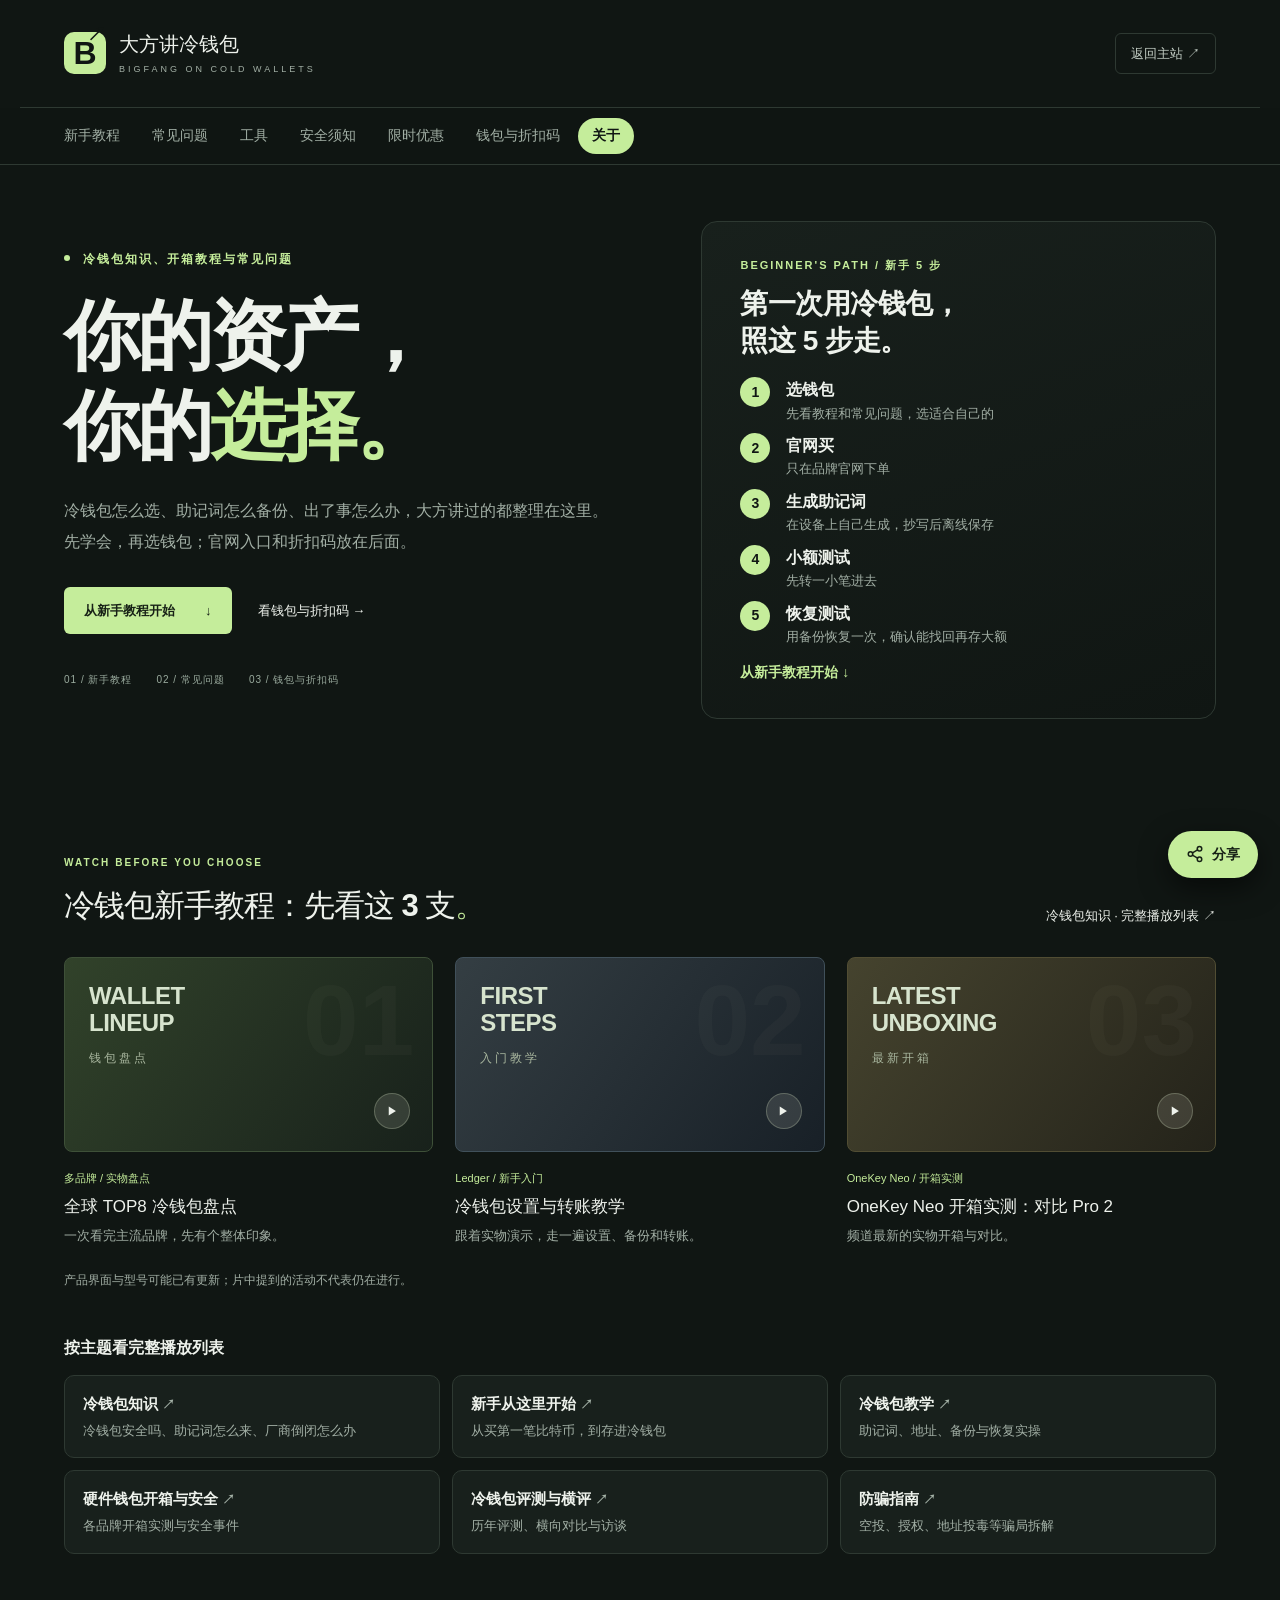
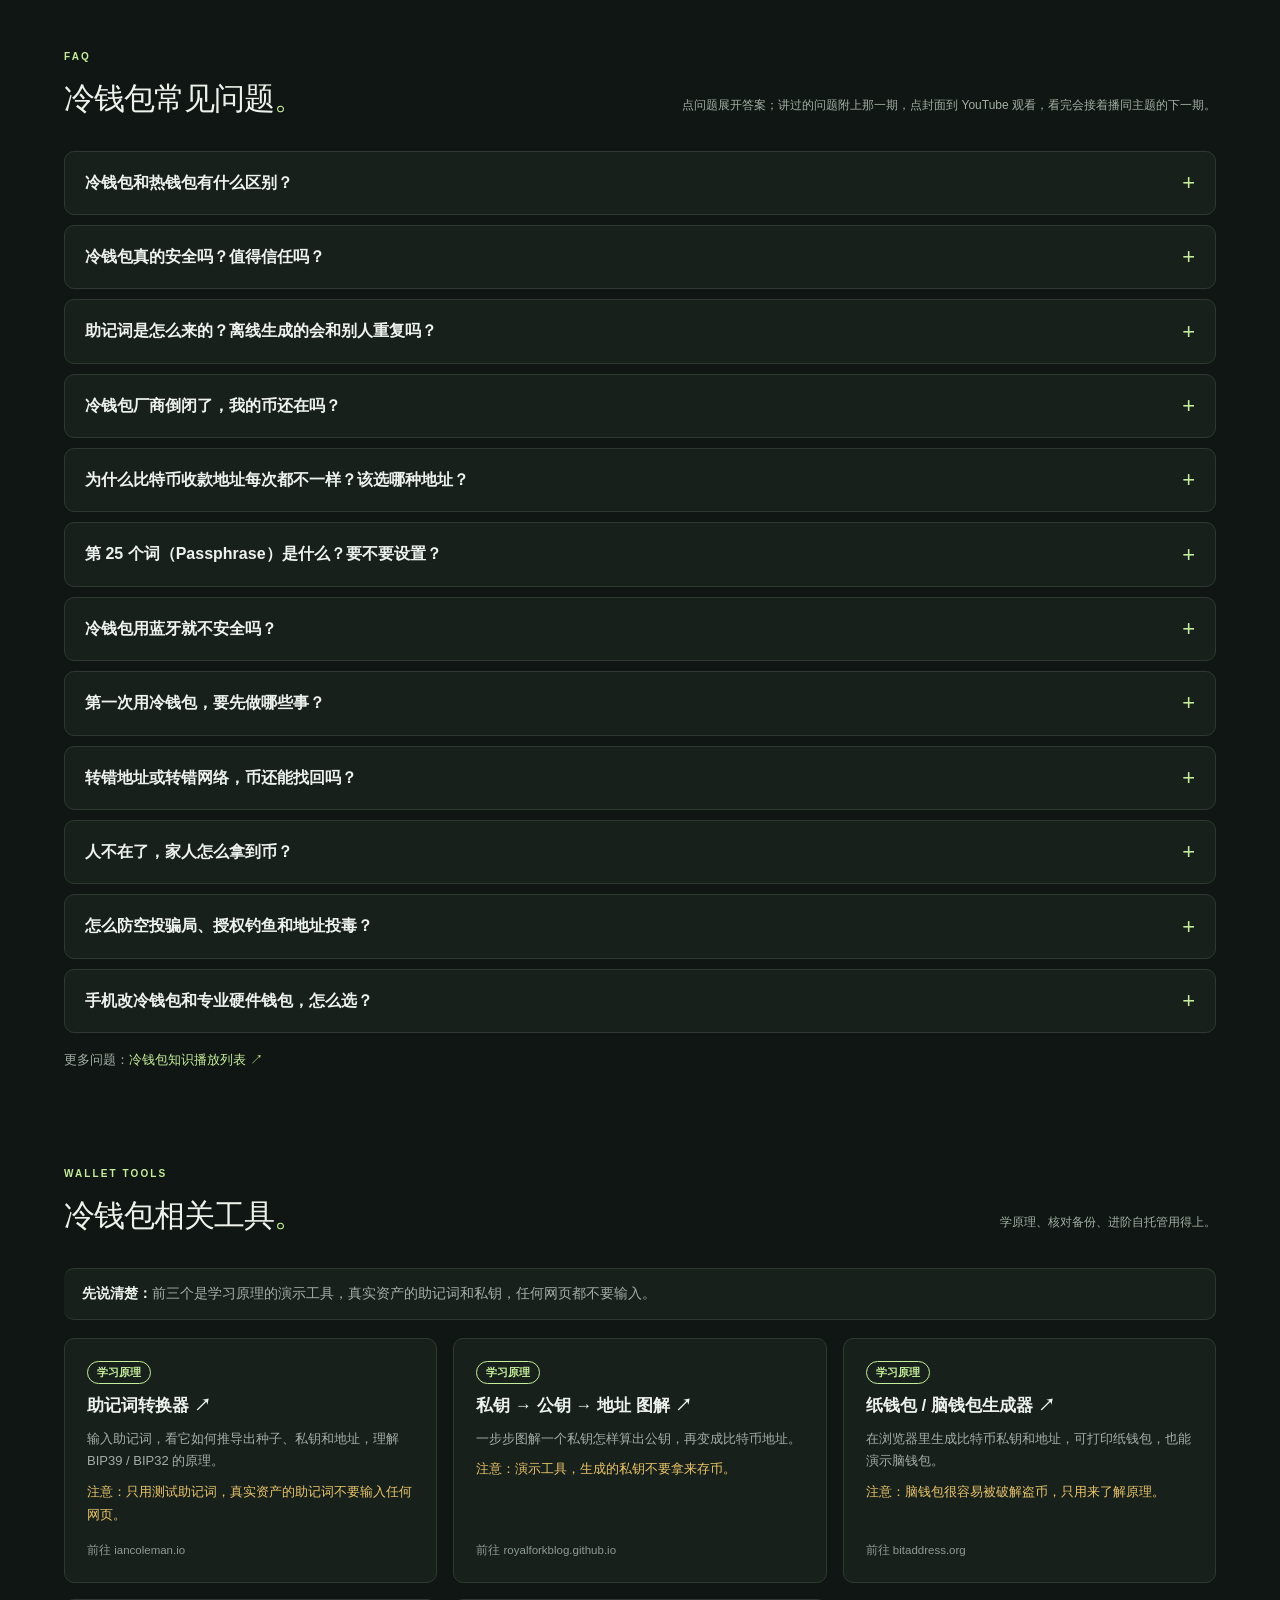
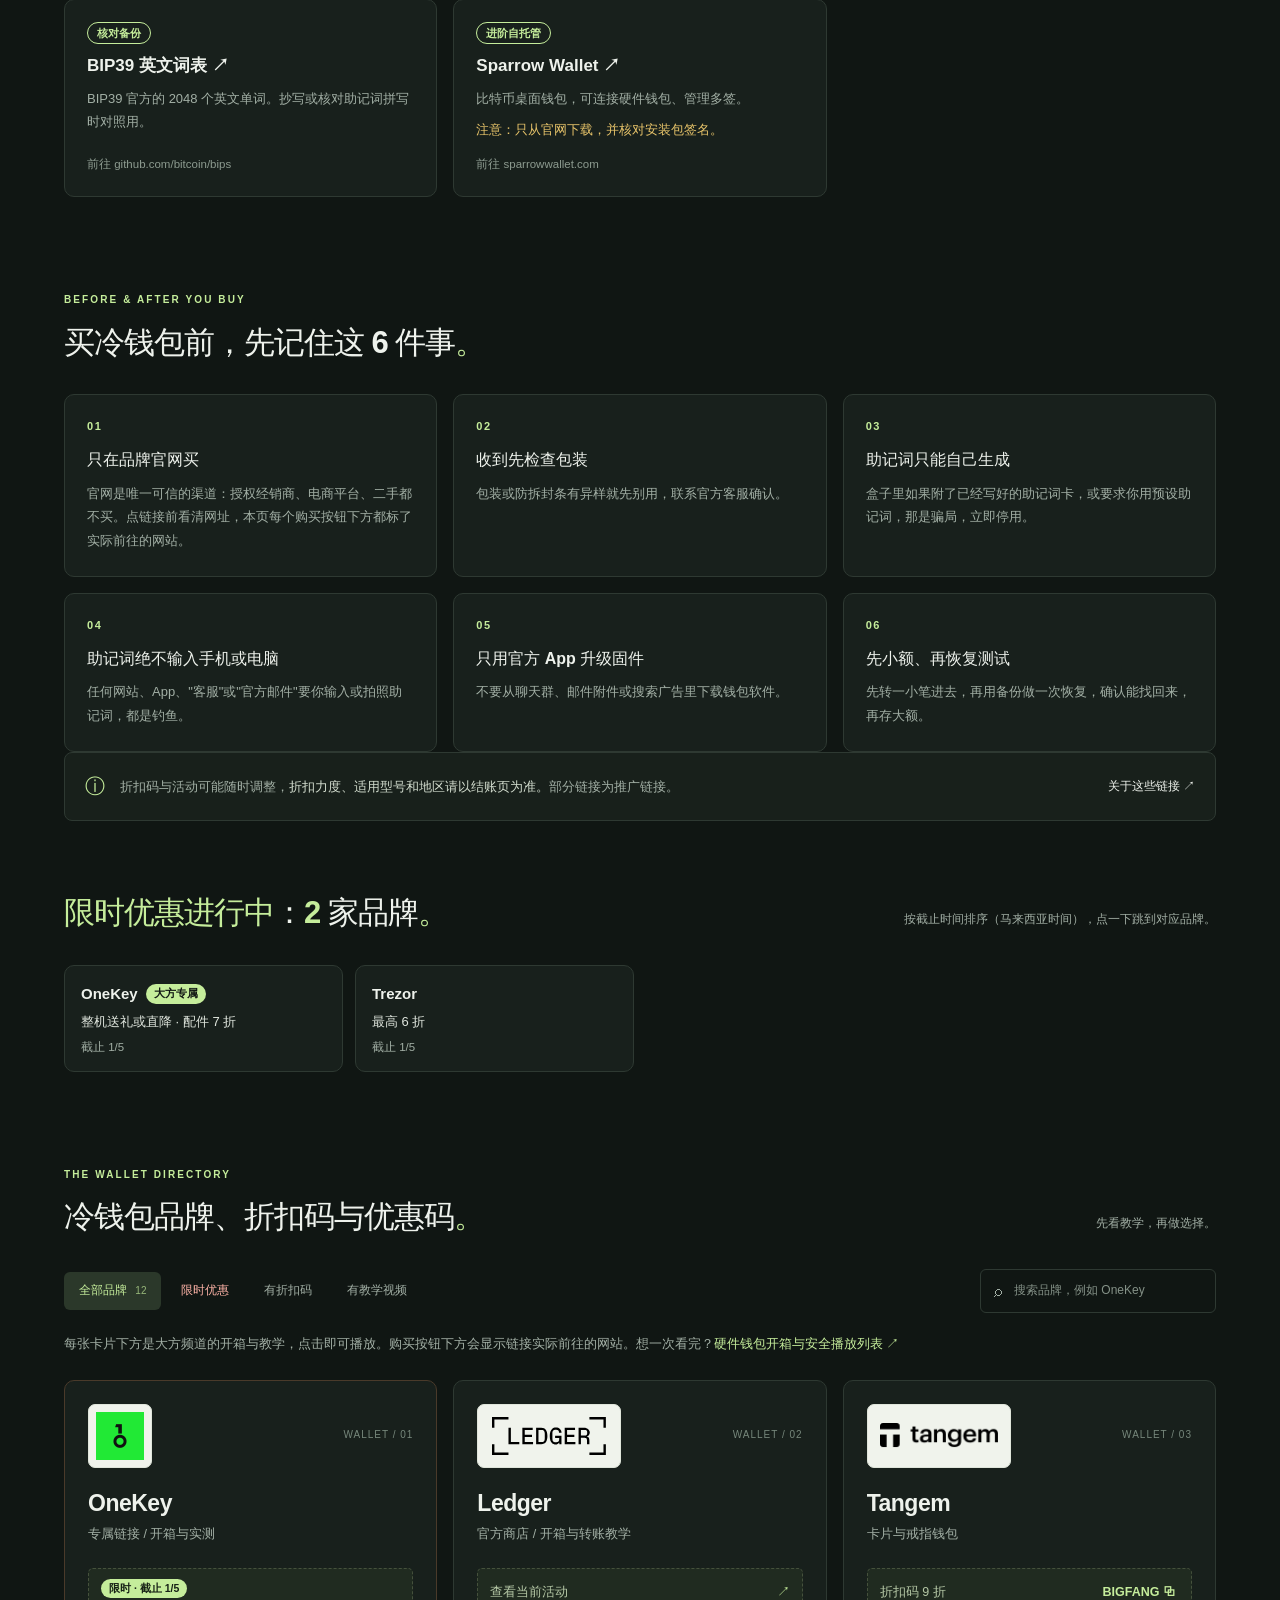
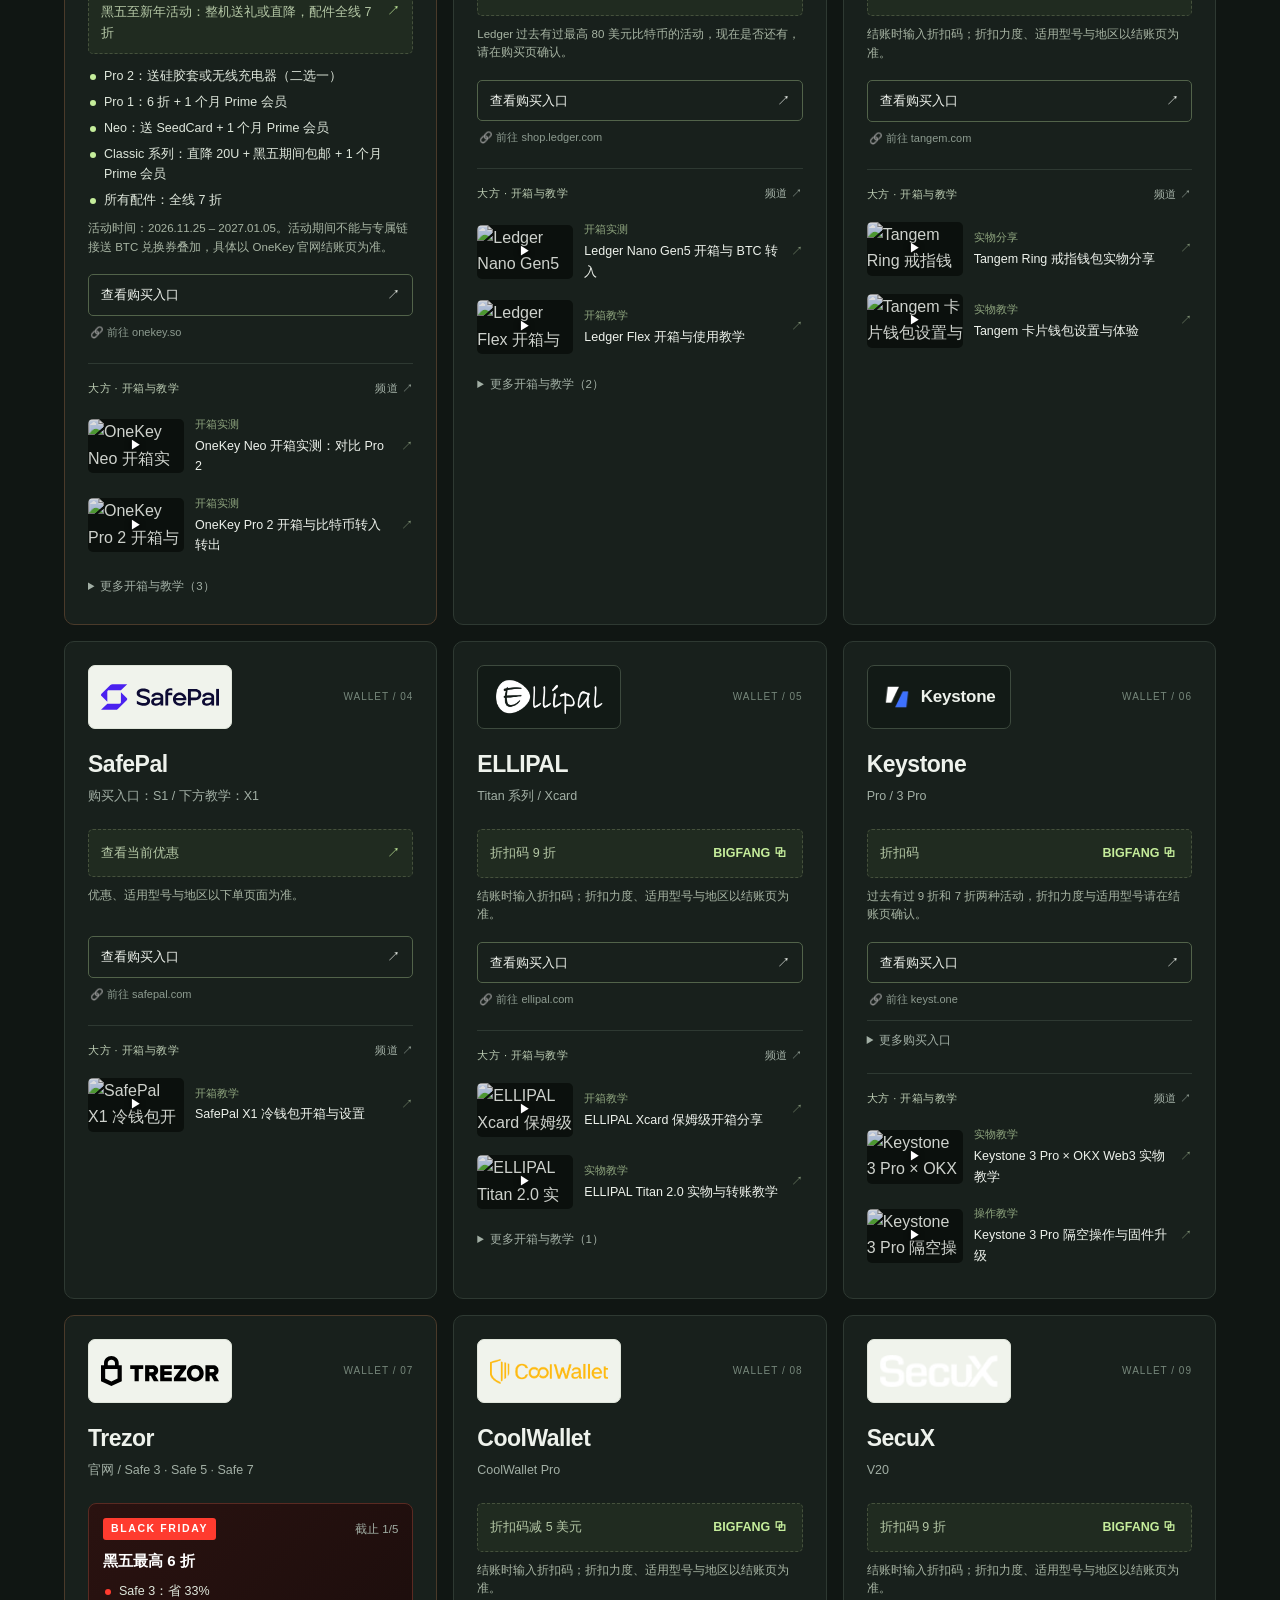
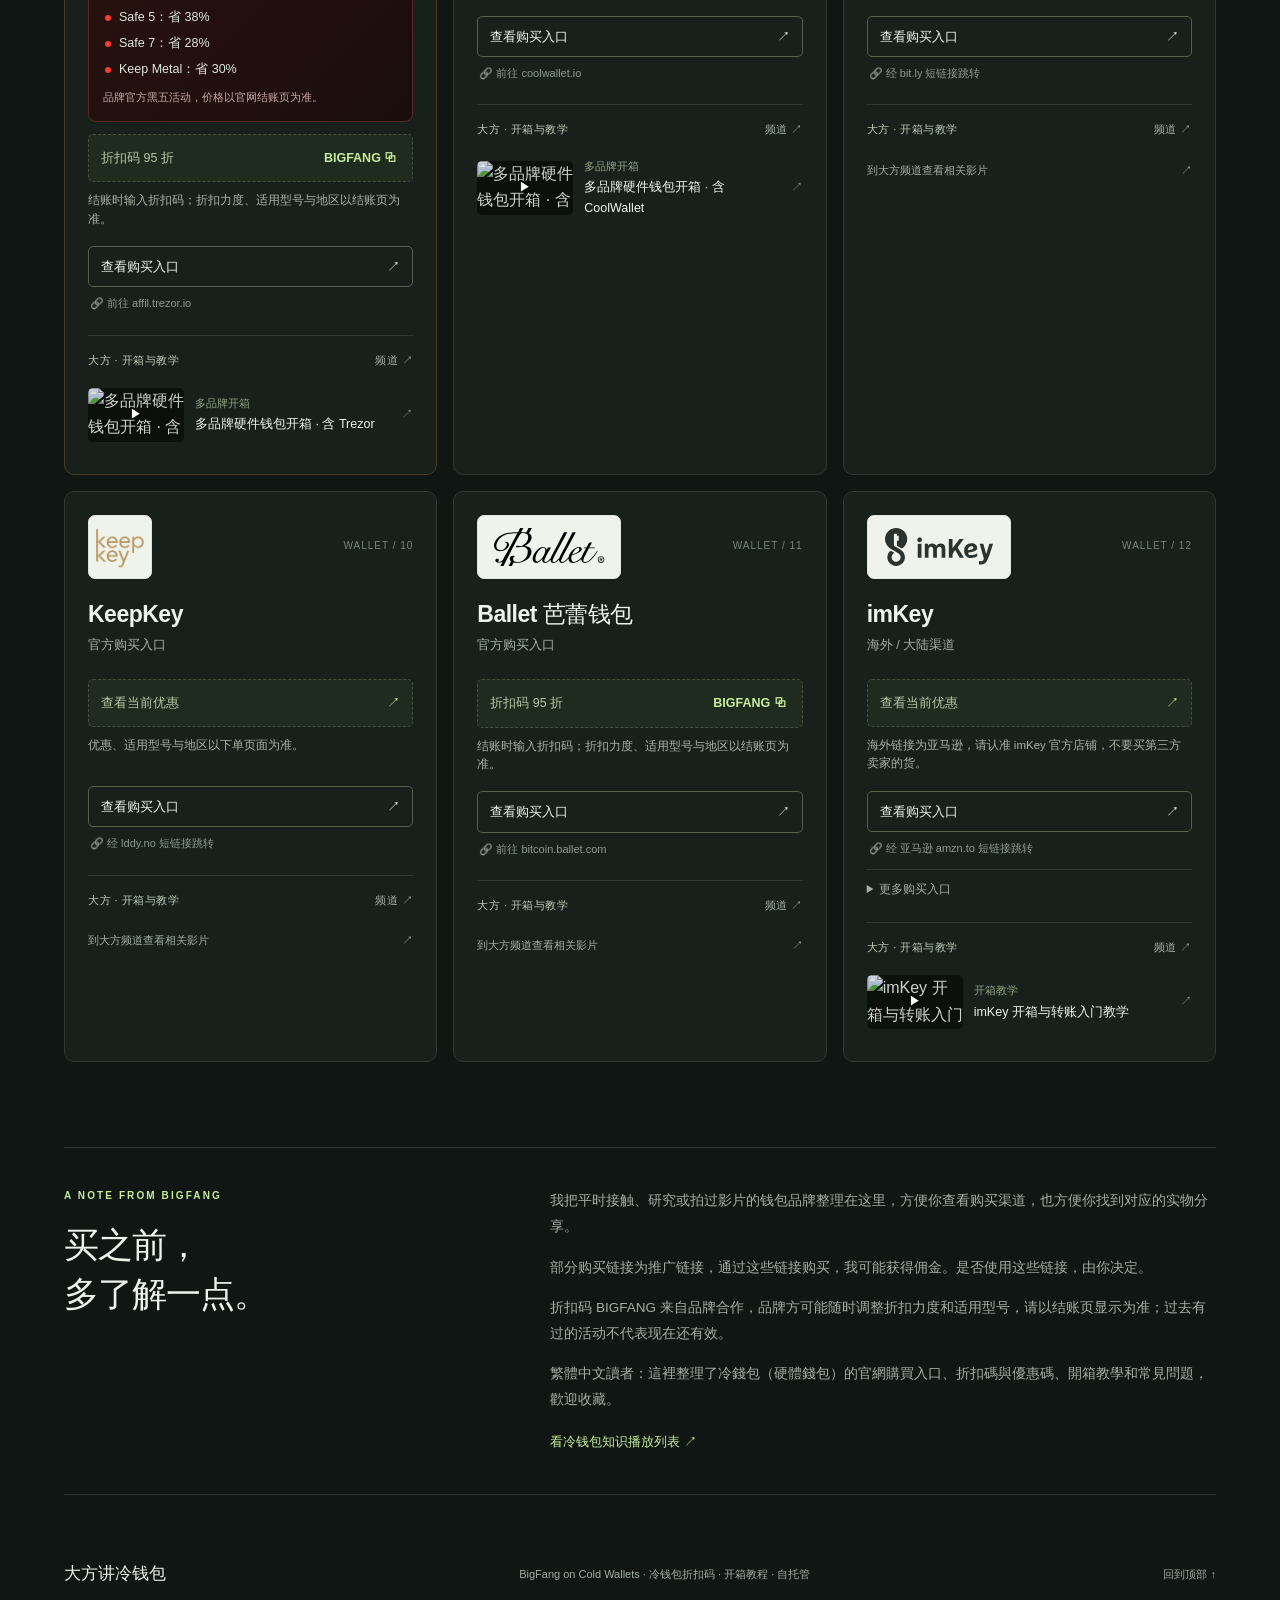
==== commit 39a9e4f4: "Hero carousel: Black Friday poster + beginner 5 steps Auto-rotates every 6s with dot controls, pause" ====
--- a/index.html
+++ b/index.html
@@ -38,7 +38,7 @@
 <header class="header"><a href="https://wallet.bigfang.vip/" class="brand" aria-label="大方讲冷钱包 首页"><span class="brand-mark">B<span>↗</span></span><span>大方<b>讲冷钱包</b><small>BIGFANG ON COLD WALLETS</small></span></a><nav aria-label="主导航"><a href="https://bigfang.vip/" class="home">返回主站 ↗</a></nav></header>
 <nav class="section-nav" aria-label="页面板块"><div class="section-nav-inner"><a href="#learn">新手教程</a><a href="#faq">常见问题</a><a href="#tools">工具</a><a href="#safety">安全须知</a><a href="#deals" class="nav-deals">限时优惠</a><a href="#wallets">钱包与折扣码</a><a href="#about">关于</a></div></nav>
 <main>
-<section class="hero"><div class="hero-copy"><h1 class="eyebrow bf-eyebrow seo-h1"><span></span> 冷钱包知识、开箱教程与常见问题<i class="bf-only"> · 黑五 2026</i></h1><div class="bf-only"><p class="hero-slogan bf-title">先学会，<br>再买<br><span class="accent">冷钱包。</span></p><p class="intro">冷钱包怎么选、助记词怎么备份、出了事怎么办，大方讲过的都整理在这里。<br>看懂了再买；黑五优惠和折扣码放在后面。</p><div class="hero-actions"><a href="#learn" class="button primary">从新手教程开始 <span>↓</span></a><a href="#deals" class="text-link">看黑五优惠 <span>→</span></a></div></div><div class="normal-only"><p class="hero-slogan">你的资产，<br>你的<span class="accent">选择。</span></p><p class="intro">冷钱包怎么选、助记词怎么备份、出了事怎么办，大方讲过的都整理在这里。<br>先学会，再选钱包；官网入口和折扣码放在后面。</p><div class="hero-actions"><a href="#learn" class="button primary">从新手教程开始 <span>↓</span></a><a href="#wallets" class="text-link">看钱包与折扣码 <span>→</span></a></div></div><nav class="hero-note" aria-label="页面导览"><a href="#learn">01 / 新手教程</a><a href="#faq">02 / 常见问题</a><a href="#wallets">03 / 钱包与折扣码</a></nav></div><div class="bf-poster bf-only" aria-hidden="true"><span class="bf-poster-top">BLACK</span><span class="bf-poster-mid">FRIDAY</span><span class="bf-poster-year">2026 · 冷钱包</span><span class="bf-sticker">最高<b class="js-best">5 折</b></span><span class="bf-poster-foot">KEEP YOUR KEYS. SAVE YOUR SATS.</span></div><div class="hero-art normal-only" aria-hidden="true"><div class="orbit orbit-one"></div><div class="orbit orbit-two"></div><span class="art-label top-label">KEEP YOUR KEYS.</span><div class="device"><div class="device-top"><span>BIGFANG</span><i>●</i></div><div class="device-screen"><svg viewBox="0 0 64 74" fill="none"><path d="M32 4 57 14v22c0 15-14 28-25 33C21 64 7 51 7 36V14L32 4Z" stroke="currentColor" stroke-width="2"/><path d="m22 35 7 7 15-17" stroke="currentColor" stroke-width="3"/></svg><span>YOUR KEYS.<br>YOUR WALLET.</span></div><div class="device-controls"><span>←</span><span>✓</span></div></div><div class="key-tag"><span>↗</span> TAKE OWNERSHIP</div><span class="art-label bottom-label">硬件钱包概念示意 / 非实物</span></div></section>
+<section class="hero"><div class="hero-copy"><h1 class="eyebrow bf-eyebrow seo-h1"><span></span> 冷钱包知识、开箱教程与常见问题<i class="bf-only"> · 黑五 2026</i></h1><div class="bf-only"><p class="hero-slogan bf-title">先学会，<br>再买<br><span class="accent">冷钱包。</span></p><p class="intro">冷钱包怎么选、助记词怎么备份、出了事怎么办，大方讲过的都整理在这里。<br>看懂了再买；黑五优惠和折扣码放在后面。</p><div class="hero-actions"><a href="#learn" class="button primary">从新手教程开始 <span>↓</span></a><a href="#deals" class="text-link">看黑五优惠 <span>→</span></a></div></div><div class="normal-only"><p class="hero-slogan">你的资产，<br>你的<span class="accent">选择。</span></p><p class="intro">冷钱包怎么选、助记词怎么备份、出了事怎么办，大方讲过的都整理在这里。<br>先学会，再选钱包；官网入口和折扣码放在后面。</p><div class="hero-actions"><a href="#learn" class="button primary">从新手教程开始 <span>↓</span></a><a href="#wallets" class="text-link">看钱包与折扣码 <span>→</span></a></div></div><nav class="hero-note" aria-label="页面导览"><a href="#learn">01 / 新手教程</a><a href="#faq">02 / 常见问题</a><a href="#wallets">03 / 钱包与折扣码</a></nav></div><div class="hero-carousel" id="hero-carousel" aria-roledescription="carousel" aria-label="首屏轮播"><div class="hc-track"><div class="hc-slide bf-only is-active" role="group" aria-roledescription="slide" aria-label="黑五 2026"><div class="bf-poster" aria-hidden="true"><span class="bf-poster-top">BLACK</span><span class="bf-poster-mid">FRIDAY</span><span class="bf-poster-year">2026 · 冷钱包</span><span class="bf-sticker">最高<b class="js-best">5 折</b></span><span class="bf-poster-foot">KEEP YOUR KEYS. SAVE YOUR SATS.</span></div></div><div class="hc-slide" role="group" aria-roledescription="slide" aria-label="新手 5 步"><div class="steps-card"><p class="steps-eyebrow">BEGINNER'S PATH / 新手 5 步</p><p class="steps-title">第一次用冷钱包，<br>照这 5 步走。</p><ol class="steps-list"><li><b>选钱包</b><span>先看教程和常见问题，选适合自己的</span></li><li><b>官网买</b><span>只在品牌官网下单</span></li><li><b>生成助记词</b><span>在设备上自己生成，抄写后离线保存</span></li><li><b>小额测试</b><span>先转一小笔进去</span></li><li><b>恢复测试</b><span>用备份恢复一次，确认能找回再存大额</span></li></ol><a class="steps-link" href="#learn">从新手教程开始 ↓</a></div></div></div><div class="hc-dots" role="tablist" aria-label="切换轮播"></div></div></section>
 <section id="learn" class="learn-section"><div class="section-heading"><div><p class="eyebrow">WATCH BEFORE YOU CHOOSE</p><h2>冷钱包新手教程：先看这 3 支<span>。</span></h2></div><a class="text-link" href="https://www.youtube.com/playlist?list=PLA3-q5uYfvIQ" target="_blank" rel="noopener noreferrer">冷钱包知识 · 完整播放列表 ↗</a></div><div class="video-grid"><a class="video-card" href="https://www.youtube.com/watch?v=QfZkIOZvjwY&amp;list=PLMzYfSJNBKvg" target="_blank" rel="noopener noreferrer" data-video-id="QfZkIOZvjwY" data-video-list="PLMzYfSJNBKvg" data-video-title="全球 TOP8 冷钱包盘点"><div class="video-cover cover-one"><span class="play">▶</span><span class="cover-word">WALLET<br>LINEUP<span>钱包盘点</span></span><span class="video-number">01</span></div><small>多品牌 / 实物盘点</small><h3>全球 TOP8 冷钱包盘点</h3><p>一次看完主流品牌，先有个整体印象。</p></a><a class="video-card" href="https://www.youtube.com/watch?v=Voz2W9CJ3vU&amp;list=PL-aFVQ3QG8LQQPFO33PDawBeUutJNmn_I" target="_blank" rel="noopener noreferrer" data-video-id="Voz2W9CJ3vU" data-video-list="PL-aFVQ3QG8LQQPFO33PDawBeUutJNmn_I" data-video-title="Ledger 新手入门与转账教学"><div class="video-cover cover-two"><span class="play">▶</span><span class="cover-word">FIRST<br>STEPS<span>入门教学</span></span><span class="video-number">02</span></div><small>Ledger / 新手入门</small><h3>冷钱包设置与转账教学</h3><p>跟着实物演示，走一遍设置、备份和转账。</p></a><a class="video-card" href="https://www.youtube.com/watch?v=nkOuDAWk0A4&amp;list=PLMzYfSJNBKvg" target="_blank" rel="noopener noreferrer" data-video-id="nkOuDAWk0A4" data-video-list="PLMzYfSJNBKvg" data-video-title="OneKey Neo 开箱实测：对比 Pro 2"><div class="video-cover cover-three"><span class="play">▶</span><span class="cover-word">LATEST<br>UNBOXING<span>最新开箱</span></span><span class="video-number">03</span></div><small>OneKey Neo / 开箱实测</small><h3>OneKey Neo 开箱实测：对比 Pro 2</h3><p>频道最新的实物开箱与对比。</p></a></div><p class="muted video-note">产品界面与型号可能已有更新；片中提到的活动不代表仍在进行。</p><div class="playlists"><h3>按主题看完整播放列表</h3><ul class="playlist-grid"><li><a class="playlist" href="https://www.youtube.com/playlist?list=PLA3-q5uYfvIQ" target="_blank" rel="noopener noreferrer"><b>冷钱包知识 <span aria-hidden="true">↗</span></b><span>冷钱包安全吗、助记词怎么来、厂商倒闭怎么办</span></a></li><li><a class="playlist" href="https://www.youtube.com/playlist?list=PLeCMlB5wOViA" target="_blank" rel="noopener noreferrer"><b>新手从这里开始 <span aria-hidden="true">↗</span></b><span>从买第一笔比特币，到存进冷钱包</span></a></li><li><a class="playlist" href="https://www.youtube.com/playlist?list=PLMGpuKShgF_o" target="_blank" rel="noopener noreferrer"><b>冷钱包教学 <span aria-hidden="true">↗</span></b><span>助记词、地址、备份与恢复实操</span></a></li><li><a class="playlist" href="https://www.youtube.com/playlist?list=PLMzYfSJNBKvg" target="_blank" rel="noopener noreferrer"><b>硬件钱包开箱与安全 <span aria-hidden="true">↗</span></b><span>各品牌开箱实测与安全事件</span></a></li><li><a class="playlist" href="https://www.youtube.com/playlist?list=PL-aFVQ3QG8LQQPFO33PDawBeUutJNmn_I" target="_blank" rel="noopener noreferrer"><b>冷钱包评测与横评 <span aria-hidden="true">↗</span></b><span>历年评测、横向对比与访谈</span></a></li><li><a class="playlist" href="https://www.youtube.com/playlist?list=PL-aFVQ3QG8LTvqH4DzCVlObXJeBMJi5pf" target="_blank" rel="noopener noreferrer"><b>防骗指南 <span aria-hidden="true">↗</span></b><span>空投、授权、地址投毒等骗局拆解</span></a></li></ul></div></section>
 <section id="faq" class="faq"><div class="section-heading"><div><p class="eyebrow">FAQ</p><h2>冷钱包常见问题<span>。</span></h2></div><p>点问题展开答案；讲过的问题附上那一期，点封面到 YouTube 观看，看完会接着播同主题的下一期。</p></div><div class="faq-list"><details class="faq-item"><summary>冷钱包和热钱包有什么区别？</summary><div class="faq-body"><p>区别在私钥放在哪里。热钱包的私钥在联网的手机或电脑里；冷钱包的私钥只在设备里，转账时在设备上确认、签名，私钥不会碰到联网设备。</p><div class="faq-videos"><p class="faq-videos-label">大方讲过这期</p><div class="faq-video-grid"><a class="faq-video" href="https://www.youtube.com/watch?v=7xBCqHaApb4&amp;list=PLA3-q5uYfvIQ" target="_blank" rel="noopener noreferrer"><span class="faq-thumb"><img src="https://i.ytimg.com/vi/7xBCqHaApb4/mqdefault.jpg" alt="冷钱包热钱包的区别" loading="lazy" width="320" height="180"><span class="mini-play" aria-hidden="true">▶</span></span><span class="faq-video-title">冷钱包热钱包的区别</span><small>YouTube ↗</small></a><a class="faq-video" href="https://www.youtube.com/watch?v=3MNuUjfFXos&amp;list=PL-aFVQ3QG8LQQPFO33PDawBeUutJNmn_I" target="_blank" rel="noopener noreferrer"><span class="faq-thumb"><img src="https://i.ytimg.com/vi/3MNuUjfFXos/mqdefault.jpg" alt="8 分钟讲清怎么保存私钥" loading="lazy" width="320" height="180"><span class="mini-play" aria-hidden="true">▶</span></span><span class="faq-video-title">8 分钟讲清怎么保存私钥</span><small>YouTube ↗</small></a></div></div></div></details><details class="faq-item"><summary>冷钱包真的安全吗？值得信任吗？</summary><div class="faq-body"><p>没有 100% 安全的方案。冷钱包解决的是私钥不联网，风险还在：买到被动过手脚的设备、厂商作恶、自己的备份没保管好。所以只在品牌官网买、助记词自己生成、做一次恢复测试。</p><div class="faq-videos"><p class="faq-videos-label">大方讲过这期</p><div class="faq-video-grid"><a class="faq-video" href="https://www.youtube.com/watch?v=9OUK9tDJils&amp;list=PLA3-q5uYfvIQ" target="_blank" rel="noopener noreferrer"><span class="faq-thumb"><img src="https://i.ytimg.com/vi/9OUK9tDJils/mqdefault.jpg" alt="冷钱包安全吗？我为什么要相信冷钱包" loading="lazy" width="320" height="180"><span class="mini-play" aria-hidden="true">▶</span></span><span class="faq-video-title">冷钱包安全吗？我为什么要相信冷钱包</span><small>YouTube ↗</small></a><a class="faq-video" href="https://www.youtube.com/watch?v=S_YcwtXR2LM&amp;list=PLA3-q5uYfvIQ" target="_blank" rel="noopener noreferrer"><span class="faq-thumb"><img src="https://i.ytimg.com/vi/S_YcwtXR2LM/mqdefault.jpg" alt="冷钱包作恶？该怎么办" loading="lazy" width="320" height="180"><span class="mini-play" aria-hidden="true">▶</span></span><span class="faq-video-title">冷钱包作恶？该怎么办</span><small>YouTube ↗</small></a></div></div></div></details><details class="faq-item"><summary>助记词是怎么来的？离线生成的会和别人重复吗？</summary><div class="faq-body"><p>助记词由设备里的随机数生成，再按 BIP39 标准对应到 2048 个单词里。12 个词就有 2 的 128 次方种组合，和别人撞上的概率可以忽略。</p><div class="faq-videos"><p class="faq-videos-label">大方讲过这期</p><div class="faq-video-grid"><a class="faq-video" href="https://www.youtube.com/watch?v=zvW3OlCFtTU&amp;list=PLA3-q5uYfvIQ" target="_blank" rel="noopener noreferrer"><span class="faq-thumb"><img src="https://i.ytimg.com/vi/zvW3OlCFtTU/mqdefault.jpg" alt="助记词怎么来的？真的安全吗" loading="lazy" width="320" height="180"><span class="mini-play" aria-hidden="true">▶</span></span><span class="faq-video-title">助记词怎么来的？真的安全吗</span><small>YouTube ↗</small></a><a class="faq-video" href="https://www.youtube.com/watch?v=kzZUPWEqRSk&amp;list=PLA3-q5uYfvIQ" target="_blank" rel="noopener noreferrer"><span class="faq-thumb"><img src="https://i.ytimg.com/vi/kzZUPWEqRSk/mqdefault.jpg" alt="离线生成的助记词会重复吗" loading="lazy" width="320" height="180"><span class="mini-play" aria-hidden="true">▶</span></span><span class="faq-video-title">离线生成的助记词会重复吗</span><small>YouTube ↗</small></a><a class="faq-video" href="https://www.youtube.com/watch?v=7djKM7XVy8E&amp;list=PLMGpuKShgF_o" target="_blank" rel="noopener noreferrer"><span class="faq-thumb"><img src="https://i.ytimg.com/vi/7djKM7XVy8E/mqdefault.jpg" alt="助记词、私钥、公钥、地址生成原理" loading="lazy" width="320" height="180"><span class="mini-play" aria-hidden="true">▶</span></span><span class="faq-video-title">助记词、私钥、公钥、地址生成原理</span><small>YouTube ↗</small></a></div></div></div></details><details class="faq-item"><summary>冷钱包厂商倒闭了，我的币还在吗？</summary><div class="faq-body"><p>在。币记录在区块链上，不在设备或厂商那里。只要助记词还在，就能导入其他支持同样标准的钱包恢复。前提是你保管好助记词，有设置第 25 个词的也要一起保管好。</p><div class="faq-videos"><p class="faq-videos-label">大方讲过这期</p><div class="faq-video-grid"><a class="faq-video" href="https://www.youtube.com/watch?v=dPrSmHeDRXg&amp;list=PL-aFVQ3QG8LQQPFO33PDawBeUutJNmn_I" target="_blank" rel="noopener noreferrer"><span class="faq-thumb"><img src="https://i.ytimg.com/vi/dPrSmHeDRXg/mqdefault.jpg" alt="Ledger 坏了、倒闭了，币就没了吗" loading="lazy" width="320" height="180"><span class="mini-play" aria-hidden="true">▶</span></span><span class="faq-video-title">Ledger 坏了、倒闭了，币就没了吗</span><small>YouTube ↗</small></a><a class="faq-video" href="https://www.youtube.com/watch?v=NWfO80ZLGyk&amp;list=PLA3-q5uYfvIQ" target="_blank" rel="noopener noreferrer"><span class="faq-thumb"><img src="https://i.ytimg.com/vi/NWfO80ZLGyk/mqdefault.jpg" alt="Ledger 倒闭了，ADA 也能找回" loading="lazy" width="320" height="180"><span class="mini-play" aria-hidden="true">▶</span></span><span class="faq-video-title">Ledger 倒闭了，ADA 也能找回</span><small>YouTube ↗</small></a><a class="faq-video" href="https://www.youtube.com/watch?v=92ISBXmEfMg&amp;list=PLA3-q5uYfvIQ" target="_blank" rel="noopener noreferrer"><span class="faq-thumb"><img src="https://i.ytimg.com/vi/92ISBXmEfMg/mqdefault.jpg" alt="Ledger 25 词导入 OneKey" loading="lazy" width="320" height="180"><span class="mini-play" aria-hidden="true">▶</span></span><span class="faq-video-title">Ledger 25 词导入 OneKey</span><small>YouTube ↗</small></a></div></div></div></details><details class="faq-item"><summary>为什么比特币收款地址每次都不一样？该选哪种地址？</summary><div class="faq-body"><p>冷钱包每次收款会给一个新地址，是为了保护隐私，以前的地址照样能用，都属于同一个钱包。地址开头 bc1q、bc1p、3、1 是不同格式，日常用 bc1q 一般就可以。</p><div class="faq-videos"><p class="faq-videos-label">大方讲过这期</p><div class="faq-video-grid"><a class="faq-video" href="https://www.youtube.com/watch?v=Bfq-Abt6_DE&amp;list=PLA3-q5uYfvIQ" target="_blank" rel="noopener noreferrer"><span class="faq-thumb"><img src="https://i.ytimg.com/vi/Bfq-Abt6_DE/mqdefault.jpg" alt="地址为啥一直变、UTXO 是什么、4 种地址怎么选" loading="lazy" width="320" height="180"><span class="mini-play" aria-hidden="true">▶</span></span><span class="faq-video-title">地址为啥一直变、UTXO 是什么、4 种地址怎么选</span><small>YouTube ↗</small></a><a class="faq-video" href="https://www.youtube.com/watch?v=PSBl2Am27o0&amp;list=PLA3-q5uYfvIQ" target="_blank" rel="noopener noreferrer"><span class="faq-thumb"><img src="https://i.ytimg.com/vi/PSBl2Am27o0/mqdefault.jpg" alt="比特币地址为什么每次都不一样" loading="lazy" width="320" height="180"><span class="mini-play" aria-hidden="true">▶</span></span><span class="faq-video-title">比特币地址为什么每次都不一样</span><small>YouTube ↗</small></a></div></div></div></details><details class="faq-item"><summary>第 25 个词（Passphrase）是什么？要不要设置？</summary><div class="faq-body"><p>它是在助记词之外再加的一个密码，同一组助记词配上不同的 Passphrase，会得到完全不同的钱包。安全性更高，但忘了就永远找不回，设置前想清楚怎么备份。</p><div class="faq-videos"><p class="faq-videos-label">大方讲过这期</p><div class="faq-video-grid"><a class="faq-video" href="https://www.youtube.com/watch?v=jCgOyh18f5Q&amp;list=PLA3-q5uYfvIQ" target="_blank" rel="noopener noreferrer"><span class="faq-thumb"><img src="https://i.ytimg.com/vi/jCgOyh18f5Q/mqdefault.jpg" alt="Ledger Passphrase 第 25 个词怎么用" loading="lazy" width="320" height="180"><span class="mini-play" aria-hidden="true">▶</span></span><span class="faq-video-title">Ledger Passphrase 第 25 个词怎么用</span><small>YouTube ↗</small></a></div></div></div></details><details class="faq-item"><summary>冷钱包用蓝牙就不安全吗？</summary><div class="faq-body"><p>蓝牙传的是待签名的交易和签好的结果，私钥不会离开设备。如果还是在意，可以选用二维码传输、完全不连线的 Air-gap 机型。</p><div class="faq-videos"><p class="faq-videos-label">大方讲过这期</p><div class="faq-video-grid"><a class="faq-video" href="https://www.youtube.com/watch?v=DTAjohYJq9o&amp;list=PLA3-q5uYfvIQ" target="_blank" rel="noopener noreferrer"><span class="faq-thumb"><img src="https://i.ytimg.com/vi/DTAjohYJq9o/mqdefault.jpg" alt="冷钱包用蓝牙就不安全吗" loading="lazy" width="320" height="180"><span class="mini-play" aria-hidden="true">▶</span></span><span class="faq-video-title">冷钱包用蓝牙就不安全吗</span><small>YouTube ↗</small></a><a class="faq-video" href="https://www.youtube.com/watch?v=dcz2KaNy4bk&amp;list=PLMGpuKShgF_o" target="_blank" rel="noopener noreferrer"><span class="faq-thumb"><img src="https://i.ytimg.com/vi/dcz2KaNy4bk/mqdefault.jpg" alt="OneKey Pro Air-gap 模式详解" loading="lazy" width="320" height="180"><span class="mini-play" aria-hidden="true">▶</span></span><span class="faq-video-title">OneKey Pro Air-gap 模式详解</span><small>YouTube ↗</small></a></div></div></div></details><details class="faq-item"><summary>第一次用冷钱包，要先做哪些事？</summary><div class="faq-body"><p>从品牌官网买，收到先检查包装；助记词在设备上自己生成，抄在纸或钢板上离线保存；先转一小笔，用备份做一次恢复测试，确认能找回再存大额；固件只用官方 App 升级。</p><div class="faq-videos"><p class="faq-videos-label">大方讲过这期</p><div class="faq-video-grid"><a class="faq-video" href="https://www.youtube.com/watch?v=DZMwxXVK7a8&amp;list=PLA3-q5uYfvIQ" target="_blank" rel="noopener noreferrer"><span class="faq-thumb"><img src="https://i.ytimg.com/vi/DZMwxXVK7a8/mqdefault.jpg" alt="初次使用冷钱包必须做的四件事" loading="lazy" width="320" height="180"><span class="mini-play" aria-hidden="true">▶</span></span><span class="faq-video-title">初次使用冷钱包必须做的四件事</span><small>YouTube ↗</small></a><a class="faq-video" href="https://www.youtube.com/watch?v=He9da7DQGKw&amp;list=PLA3-q5uYfvIQ" target="_blank" rel="noopener noreferrer"><span class="faq-thumb"><img src="https://i.ytimg.com/vi/He9da7DQGKw/mqdefault.jpg" alt="冷钱包真的能离线生成助记词吗" loading="lazy" width="320" height="180"><span class="mini-play" aria-hidden="true">▶</span></span><span class="faq-video-title">冷钱包真的能离线生成助记词吗</span><small>YouTube ↗</small></a></div></div></div></details><details class="faq-item"><summary>转错地址或转错网络，币还能找回吗？</summary><div class="faq-body"><p>要看转到了哪里。转到自己钱包里另一条链的地址，通常可以用同一组助记词在别的钱包里找回；转到别人的地址或不存在的地址，基本找不回。转账前先小额测试，并核对地址开头和结尾。</p><div class="faq-videos"><p class="faq-videos-label">大方讲过这期</p><div class="faq-video-grid"><a class="faq-video" href="https://www.youtube.com/watch?v=-lfKWw-WmmI&amp;list=PLA3-q5uYfvIQ" target="_blank" rel="noopener noreferrer"><span class="faq-thumb"><img src="https://i.ytimg.com/vi/-lfKWw-WmmI/mqdefault.jpg" alt="狗狗币转入 Ledger 转错地址，能找回吗" loading="lazy" width="320" height="180"><span class="mini-play" aria-hidden="true">▶</span></span><span class="faq-video-title">狗狗币转入 Ledger 转错地址，能找回吗</span><small>YouTube ↗</small></a></div></div></div></details><details class="faq-item"><summary>人不在了，家人怎么拿到币？</summary><div class="faq-body"><p>提前想好继承：让家人知道有这笔资产、备份大概放在哪里、怎么恢复、可以找谁帮忙，但不要把助记词明文交出去。</p><div class="faq-videos"><p class="faq-videos-label">大方讲过这期</p><div class="faq-video-grid"><a class="faq-video" href="https://www.youtube.com/watch?v=vYVev_WO5_I&amp;list=PLMGpuKShgF_o" target="_blank" rel="noopener noreferrer"><span class="faq-thumb"><img src="https://i.ytimg.com/vi/vYVev_WO5_I/mqdefault.jpg" alt="人没了币还在，囤币党该给家人看的影片" loading="lazy" width="320" height="180"><span class="mini-play" aria-hidden="true">▶</span></span><span class="faq-video-title">人没了币还在，囤币党该给家人看的影片</span><small>YouTube ↗</small></a></div></div></div></details><details class="faq-item"><summary>怎么防空投骗局、授权钓鱼和地址投毒？</summary><div class="faq-body"><p>不点来路不明的空投链接，不在陌生网站签名授权，转账前完整核对地址，不要从转账记录里复制地址。冷钱包上签名前，看清楚设备屏幕上显示的内容。</p><div class="faq-videos"><p class="faq-videos-label">大方讲过这期</p><div class="faq-video-grid"><a class="faq-video" href="https://www.youtube.com/watch?v=EdJeosAe-sY&amp;list=PL-aFVQ3QG8LTvqH4DzCVlObXJeBMJi5pf" target="_blank" rel="noopener noreferrer"><span class="faq-thumb"><img src="https://i.ytimg.com/vi/EdJeosAe-sY/mqdefault.jpg" alt="什么是地址投毒？老手为什么也会中招" loading="lazy" width="320" height="180"><span class="mini-play" aria-hidden="true">▶</span></span><span class="faq-video-title">什么是地址投毒？老手为什么也会中招</span><small>YouTube ↗</small></a><a class="faq-video" href="https://www.youtube.com/watch?v=EymlJ6KYQwU&amp;list=PL-aFVQ3QG8LTvqH4DzCVlObXJeBMJi5pf" target="_blank" rel="noopener noreferrer"><span class="faq-thumb"><img src="https://i.ytimg.com/vi/EymlJ6KYQwU/mqdefault.jpg" alt="小狐狸钱包常见的三种授权骗局" loading="lazy" width="320" height="180"><span class="mini-play" aria-hidden="true">▶</span></span><span class="faq-video-title">小狐狸钱包常见的三种授权骗局</span><small>YouTube ↗</small></a><a class="faq-video" href="https://www.youtube.com/watch?v=S7HhsNpc6hE&amp;list=PL-aFVQ3QG8LTvqH4DzCVlObXJeBMJi5pf" target="_blank" rel="noopener noreferrer"><span class="faq-thumb"><img src="https://i.ytimg.com/vi/S7HhsNpc6hE/mqdefault.jpg" alt="老司机翻车：中招空投骗局全记录" loading="lazy" width="320" height="180"><span class="mini-play" aria-hidden="true">▶</span></span><span class="faq-video-title">老司机翻车：中招空投骗局全记录</span><small>YouTube ↗</small></a></div></div></div></details><details class="faq-item"><summary>手机改冷钱包和专业硬件钱包，怎么选？</summary><div class="faq-body"><p>专业硬件钱包有安全芯片、功能单一，被攻击的面更小，适合存大额。旧手机改成冷钱包可以用来学习原理，但要彻底断网、恢复出厂，长期存大额不建议。</p><div class="faq-videos"><p class="faq-videos-label">大方讲过这期</p><div class="faq-video-grid"><a class="faq-video" href="https://www.youtube.com/watch?v=9i9rfVvgXtk&amp;list=PLMzYfSJNBKvg" target="_blank" rel="noopener noreferrer"><span class="faq-thumb"><img src="https://i.ytimg.com/vi/9i9rfVvgXtk/mqdefault.jpg" alt="手机冷钱包 vs 专业硬件钱包：10 个问题帮你选" loading="lazy" width="320" height="180"><span class="mini-play" aria-hidden="true">▶</span></span><span class="faq-video-title">手机冷钱包 vs 专业硬件钱包：10 个问题帮你选</span><small>YouTube ↗</small></a><a class="faq-video" href="https://www.youtube.com/watch?v=MkqgQA6lcII&amp;list=PL-aFVQ3QG8LQQPFO33PDawBeUutJNmn_I" target="_blank" rel="noopener noreferrer"><span class="faq-thumb"><img src="https://i.ytimg.com/vi/MkqgQA6lcII/mqdefault.jpg" alt="用旧手机免费做一个冷钱包" loading="lazy" width="320" height="180"><span class="mini-play" aria-hidden="true">▶</span></span><span class="faq-video-title">用旧手机免费做一个冷钱包</span><small>YouTube ↗</small></a></div></div></div></details></div><p class="faq-more">更多问题：<a href="https://www.youtube.com/playlist?list=PLA3-q5uYfvIQ" target="_blank" rel="noopener noreferrer">冷钱包知识播放列表 ↗</a></p></section>
 <section id="tools" class="tools"><div class="section-heading"><div><p class="eyebrow">WALLET TOOLS</p><h2>冷钱包相关工具<span>。</span></h2></div><p>学原理、核对备份、进阶自托管用得上。</p></div><p class="tools-note"><b>先说清楚：</b>前三个是学习原理的演示工具，真实资产的助记词和私钥，任何网页都不要输入。</p><ul class="tool-grid"><li class="tool"><span class="tool-tag">学习原理</span><a class="tool-name" href="https://iancoleman.io/bip39/#english" target="_blank" rel="noopener noreferrer">助记词转换器 <span aria-hidden="true">↗</span></a><p>输入助记词，看它如何推导出种子、私钥和地址，理解 BIP39 / BIP32 的原理。</p><p class="tool-warn">注意：只用测试助记词，真实资产的助记词不要输入任何网页。</p><small>前往 iancoleman.io</small></li><li class="tool"><span class="tool-tag">学习原理</span><a class="tool-name" href="https://royalforkblog.github.io/2014/08/11/graphical-address-generator/" target="_blank" rel="noopener noreferrer">私钥 → 公钥 → 地址 图解 <span aria-hidden="true">↗</span></a><p>一步步图解一个私钥怎样算出公钥，再变成比特币地址。</p><p class="tool-warn">注意：演示工具，生成的私钥不要拿来存币。</p><small>前往 royalforkblog.github.io</small></li><li class="tool"><span class="tool-tag">学习原理</span><a class="tool-name" href="https://www.bitaddress.org/" target="_blank" rel="noopener noreferrer">纸钱包 / 脑钱包生成器 <span aria-hidden="true">↗</span></a><p>在浏览器里生成比特币私钥和地址，可打印纸钱包，也能演示脑钱包。</p><p class="tool-warn">注意：脑钱包很容易被破解盗币，只用来了解原理。</p><small>前往 bitaddress.org</small></li><li class="tool"><span class="tool-tag">核对备份</span><a class="tool-name" href="https://github.com/bitcoin/bips/blob/master/bip-0039/english.txt" target="_blank" rel="noopener noreferrer">BIP39 英文词表 <span aria-hidden="true">↗</span></a><p>BIP39 官方的 2048 个英文单词。抄写或核对助记词拼写时对照用。</p><small>前往 github.com/bitcoin/bips</small></li><li class="tool"><span class="tool-tag">进阶自托管</span><a class="tool-name" href="https://sparrowwallet.com/" target="_blank" rel="noopener noreferrer">Sparrow Wallet <span aria-hidden="true">↗</span></a><p>比特币桌面钱包，可连接硬件钱包、管理多签。</p><p class="tool-warn">注意：只从官网下载，并核对安装包签名。</p><small>前往 sparrowwallet.com</small></li></ul></section>
--- a/style.css
+++ b/style.css
@@ -181,3 +181,33 @@
 .seo-h1 i{font-style:normal}
 .hero-slogan{display:block}
 @media(max-width:650px){.seo-h1{font-size:11px;letter-spacing:1.4px}}
+/* hero carousel: BF poster + beginner steps */
+.hero-carousel{position:relative;min-width:0}
+.hc-track{position:relative;display:grid}
+.hc-slide{grid-area:1/1;opacity:0;visibility:hidden;transition:opacity .6s ease,visibility 0s linear .6s}
+.hc-slide.is-active{opacity:1;visibility:visible;transition:opacity .6s ease}
+body:not(.bf) .hc-slide.bf-only{display:none}
+.hc-slide .bf-poster{display:flex}
+.hc-dots{display:flex;justify-content:center;gap:10px;margin-top:14px}
+.hc-dots button{width:28px;height:28px;border:0;background:none;padding:0;display:flex;align-items:center;justify-content:center;cursor:pointer}
+.hc-dots button::before{content:"";width:22px;height:4px;border-radius:2px;background:var(--line);transition:background .2s}
+.hc-dots button[aria-selected="true"]::before{background:var(--green)}
+.steps-card{height:480px;box-sizing:border-box;border-radius:16px;border:1px solid var(--line);background:linear-gradient(160deg,var(--surface),var(--bg));padding:38px 40px;display:flex;flex-direction:column}
+.steps-eyebrow{margin:0;font-size:11px;letter-spacing:2px;font-weight:650;color:var(--green)}
+.steps-title{margin:12px 0 0;font-size:30px;line-height:1.3;font-weight:750;letter-spacing:-.5px}
+.steps-list{list-style:none;counter-reset:st;margin:22px 0 0;padding:0;display:grid;gap:12px}
+.steps-list li{counter-increment:st;display:grid;grid-template-columns:34px 1fr;column-gap:12px;align-items:baseline}
+.steps-list li::before{content:counter(st);grid-row:span 2;width:30px;height:30px;border-radius:50%;background:var(--green);color:var(--bg);font-weight:800;font-size:14px;display:flex;align-items:center;justify-content:center;align-self:start}
+body.bf .steps-list li::before{color:#fff}
+.steps-list b{font-size:16px;font-weight:700}.steps-list span{font-size:13px;color:var(--muted);line-height:1.5}
+.steps-link{margin-top:auto;padding-top:14px;font-size:14px;font-weight:650;color:var(--green)}
+@media(max-width:950px){.steps-card{height:380px;padding:28px}.steps-title{font-size:24px}.steps-list{gap:8px;margin-top:14px}}
+@media(max-width:650px){.hero-carousel{margin-top:22px}.steps-card{height:auto;padding:24px 22px}.steps-title{font-size:22px}.steps-list b{font-size:15px}
+.hc-slide .bf-poster{height:100%}}
+@media(prefers-reduced-motion:reduce){.hc-slide,.hc-slide.is-active{transition:none}}
+body:not(.bf) .hc-slide:last-child{opacity:1;visibility:visible}
+@media(max-width:650px){.hero-carousel .bf-poster{margin-top:0}}
+.steps-card{height:auto;min-height:480px;padding:34px 38px}
+.steps-title{font-size:28px}.steps-list{gap:10px;margin-top:18px}
+@media(max-width:950px){.steps-card{min-height:380px}}
+@media(max-width:650px){.steps-card{min-height:0}}
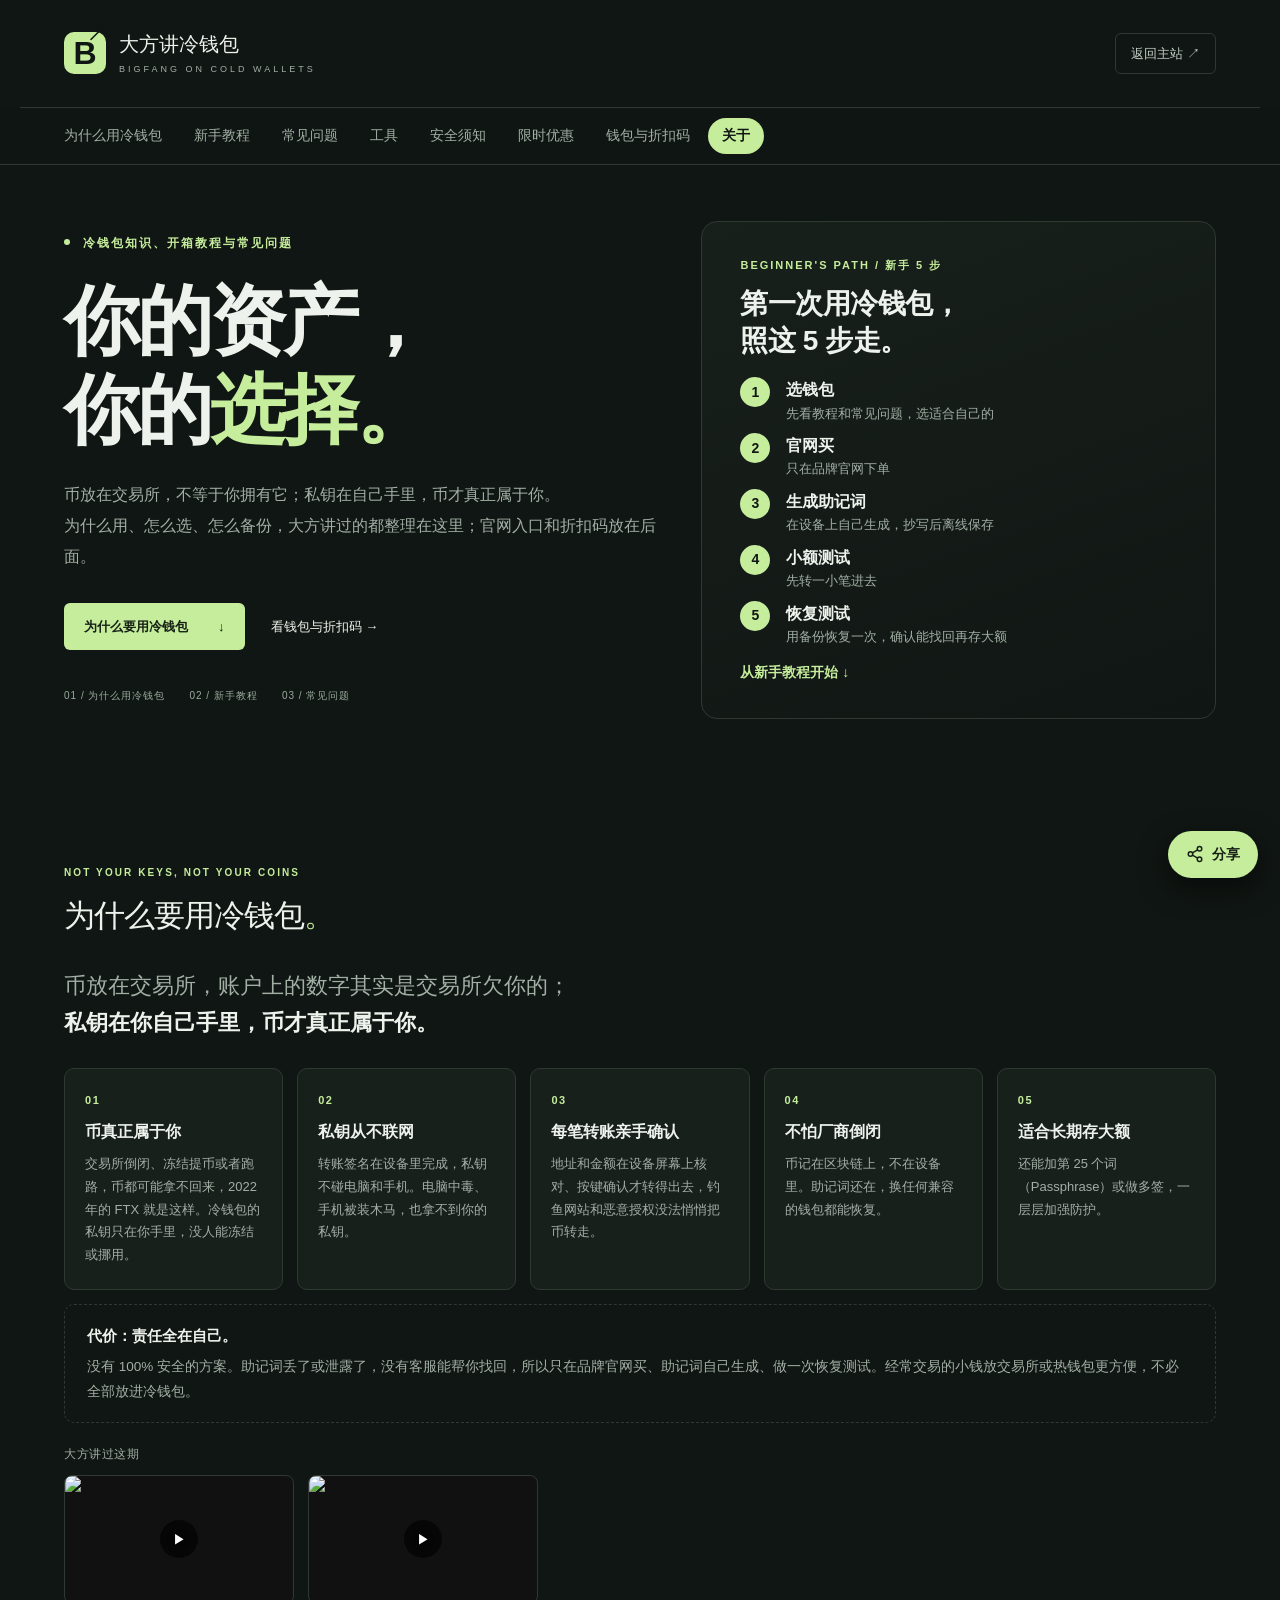
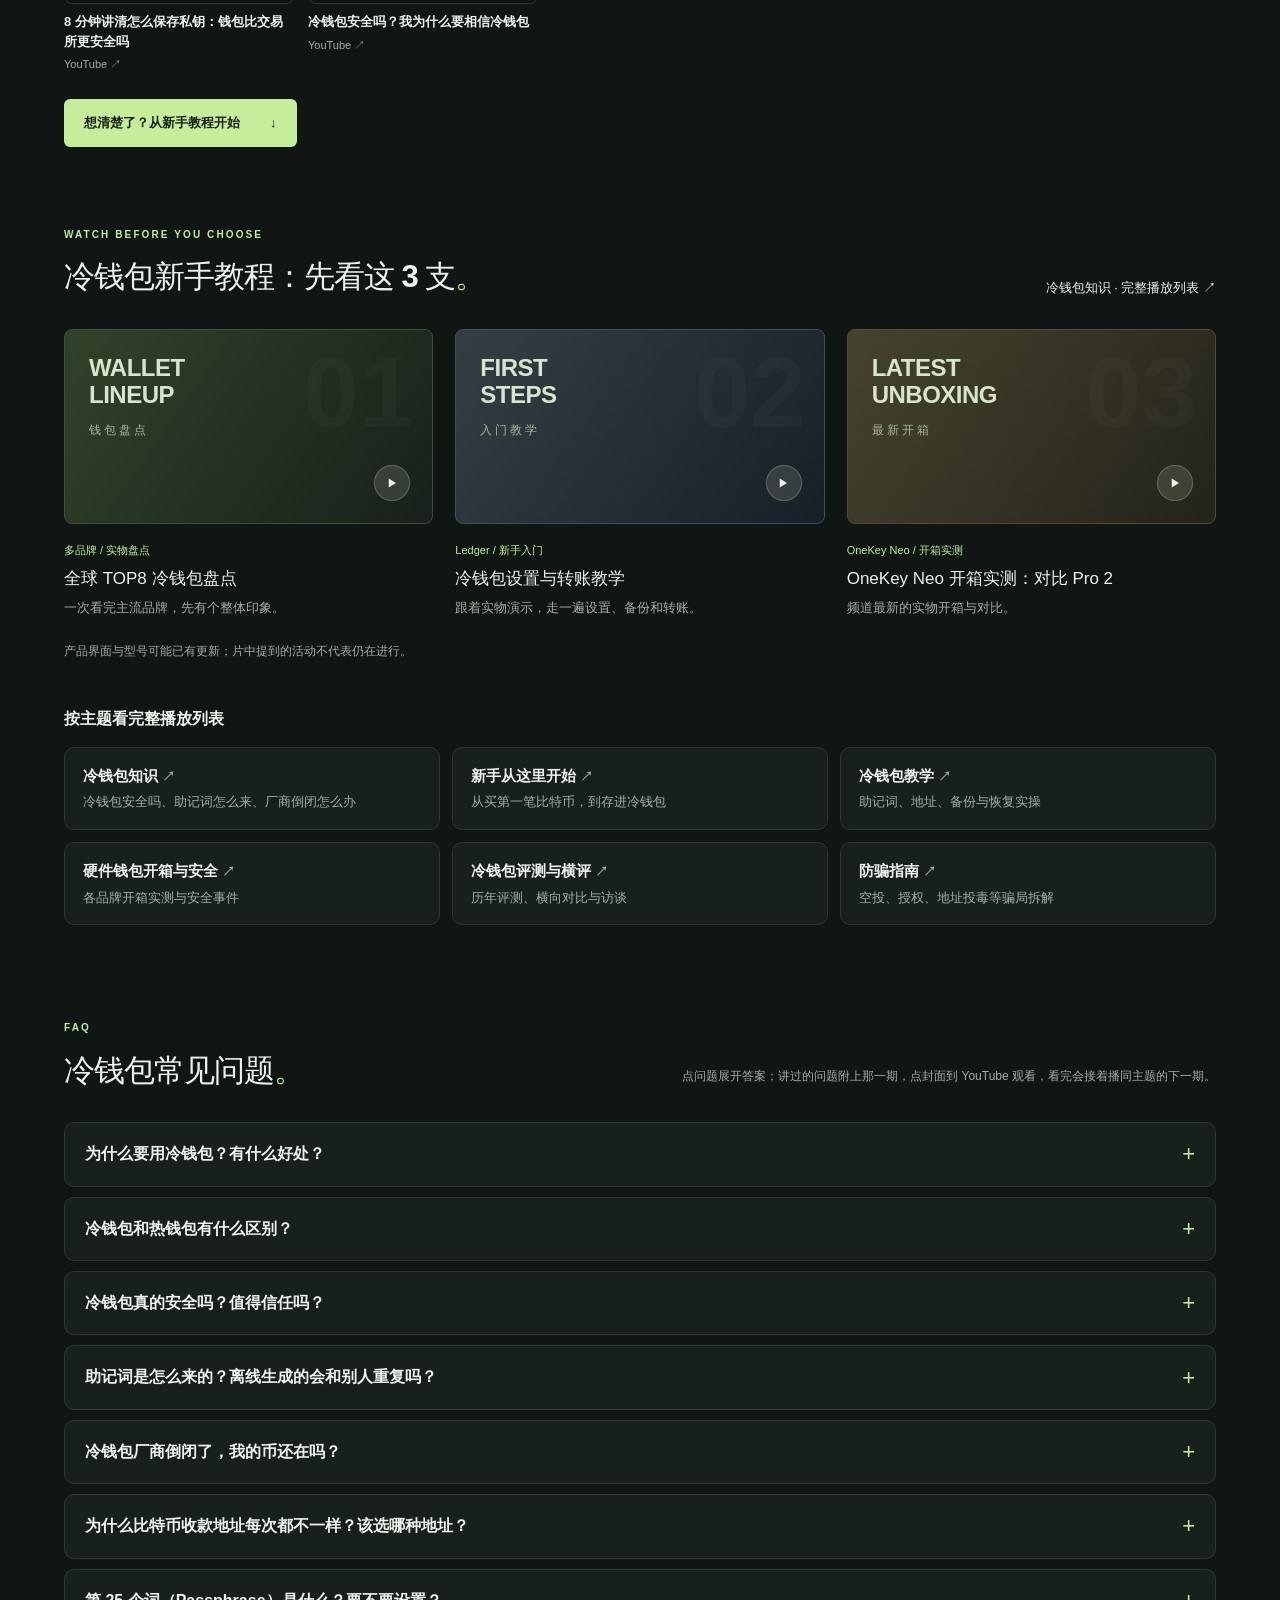
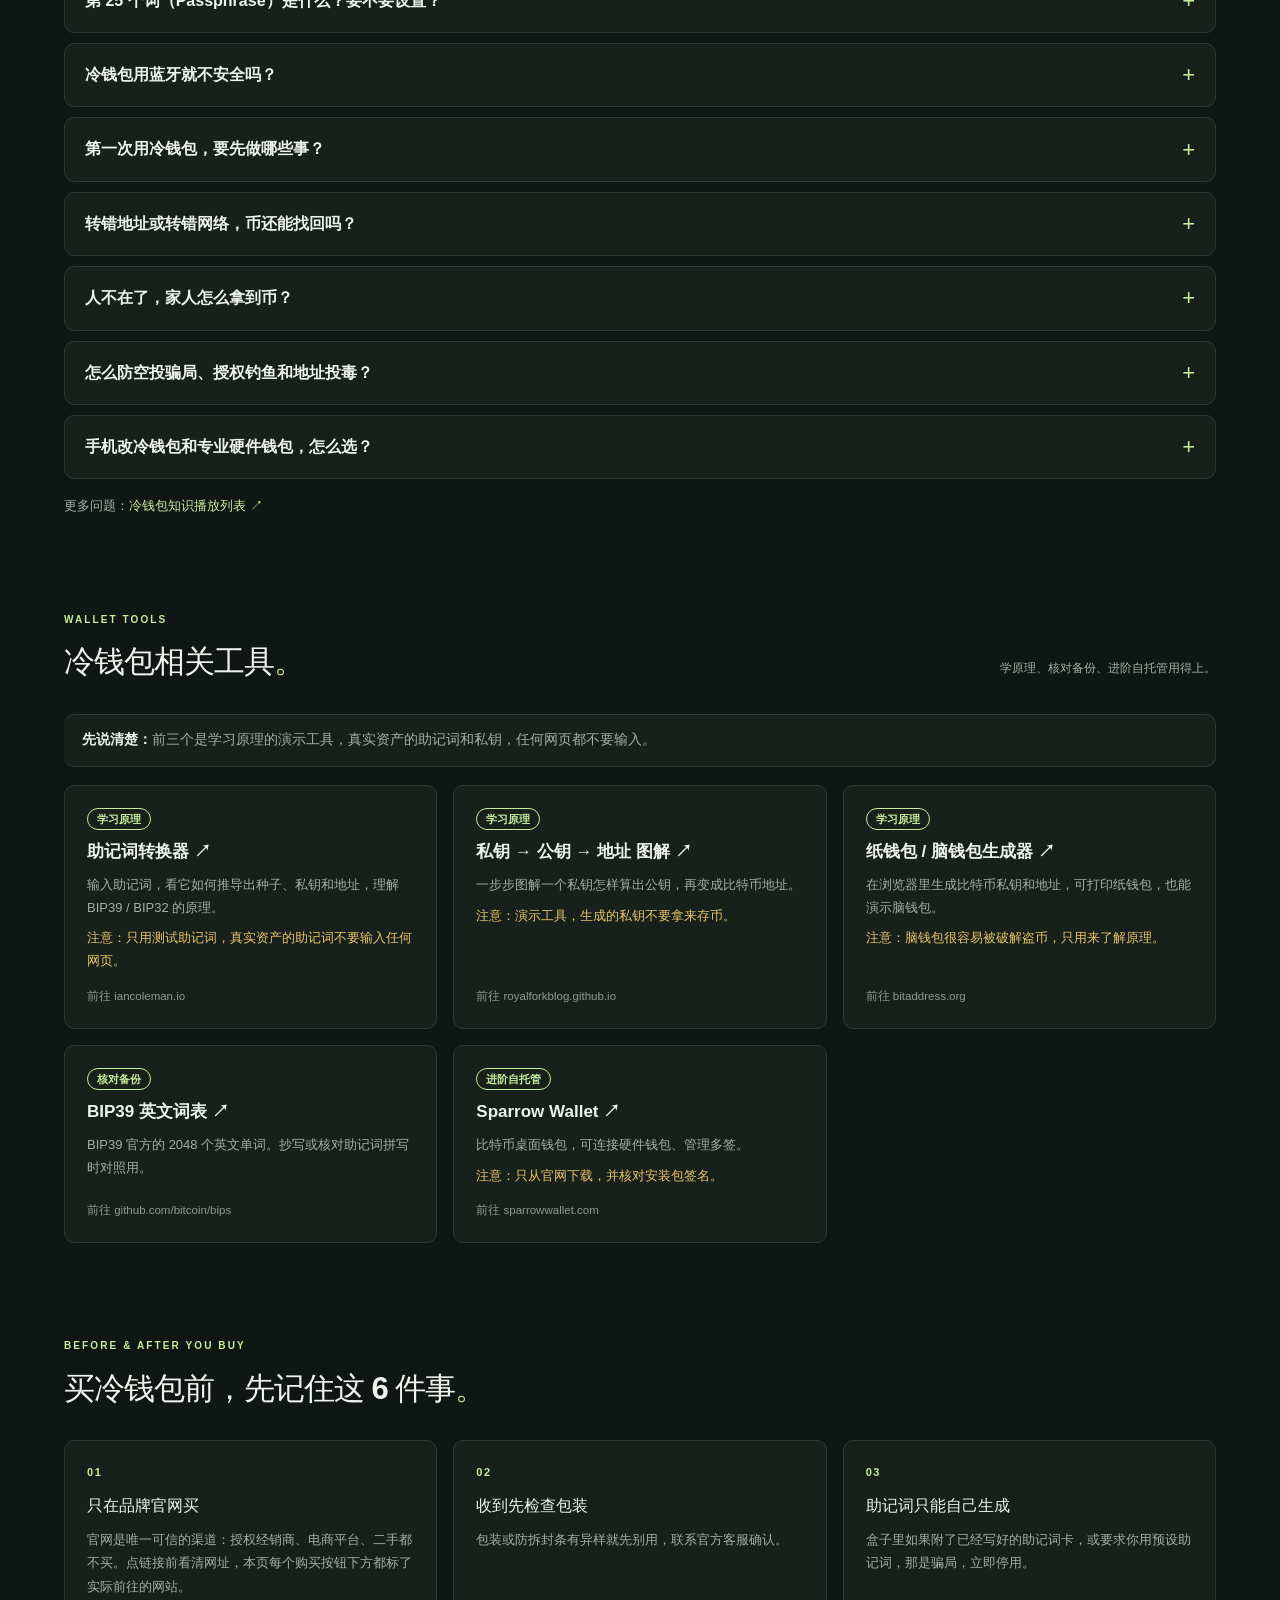
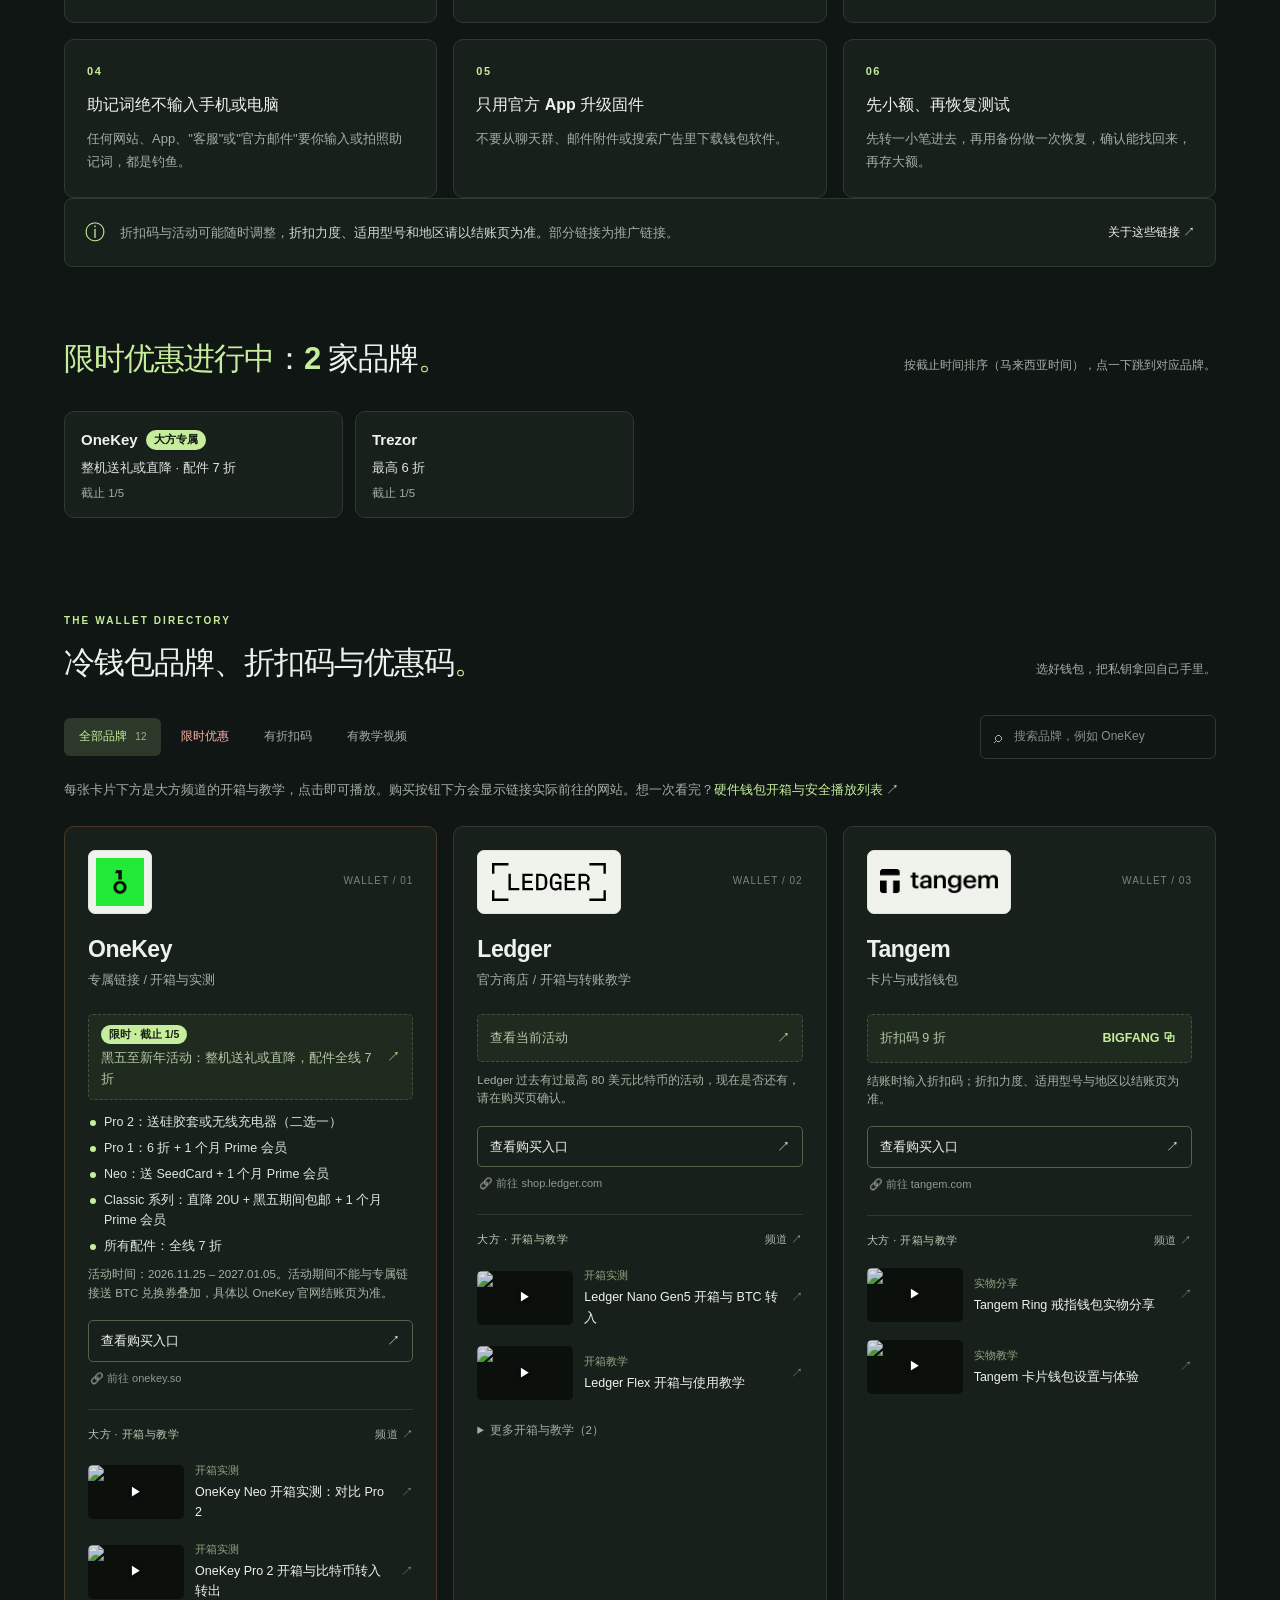
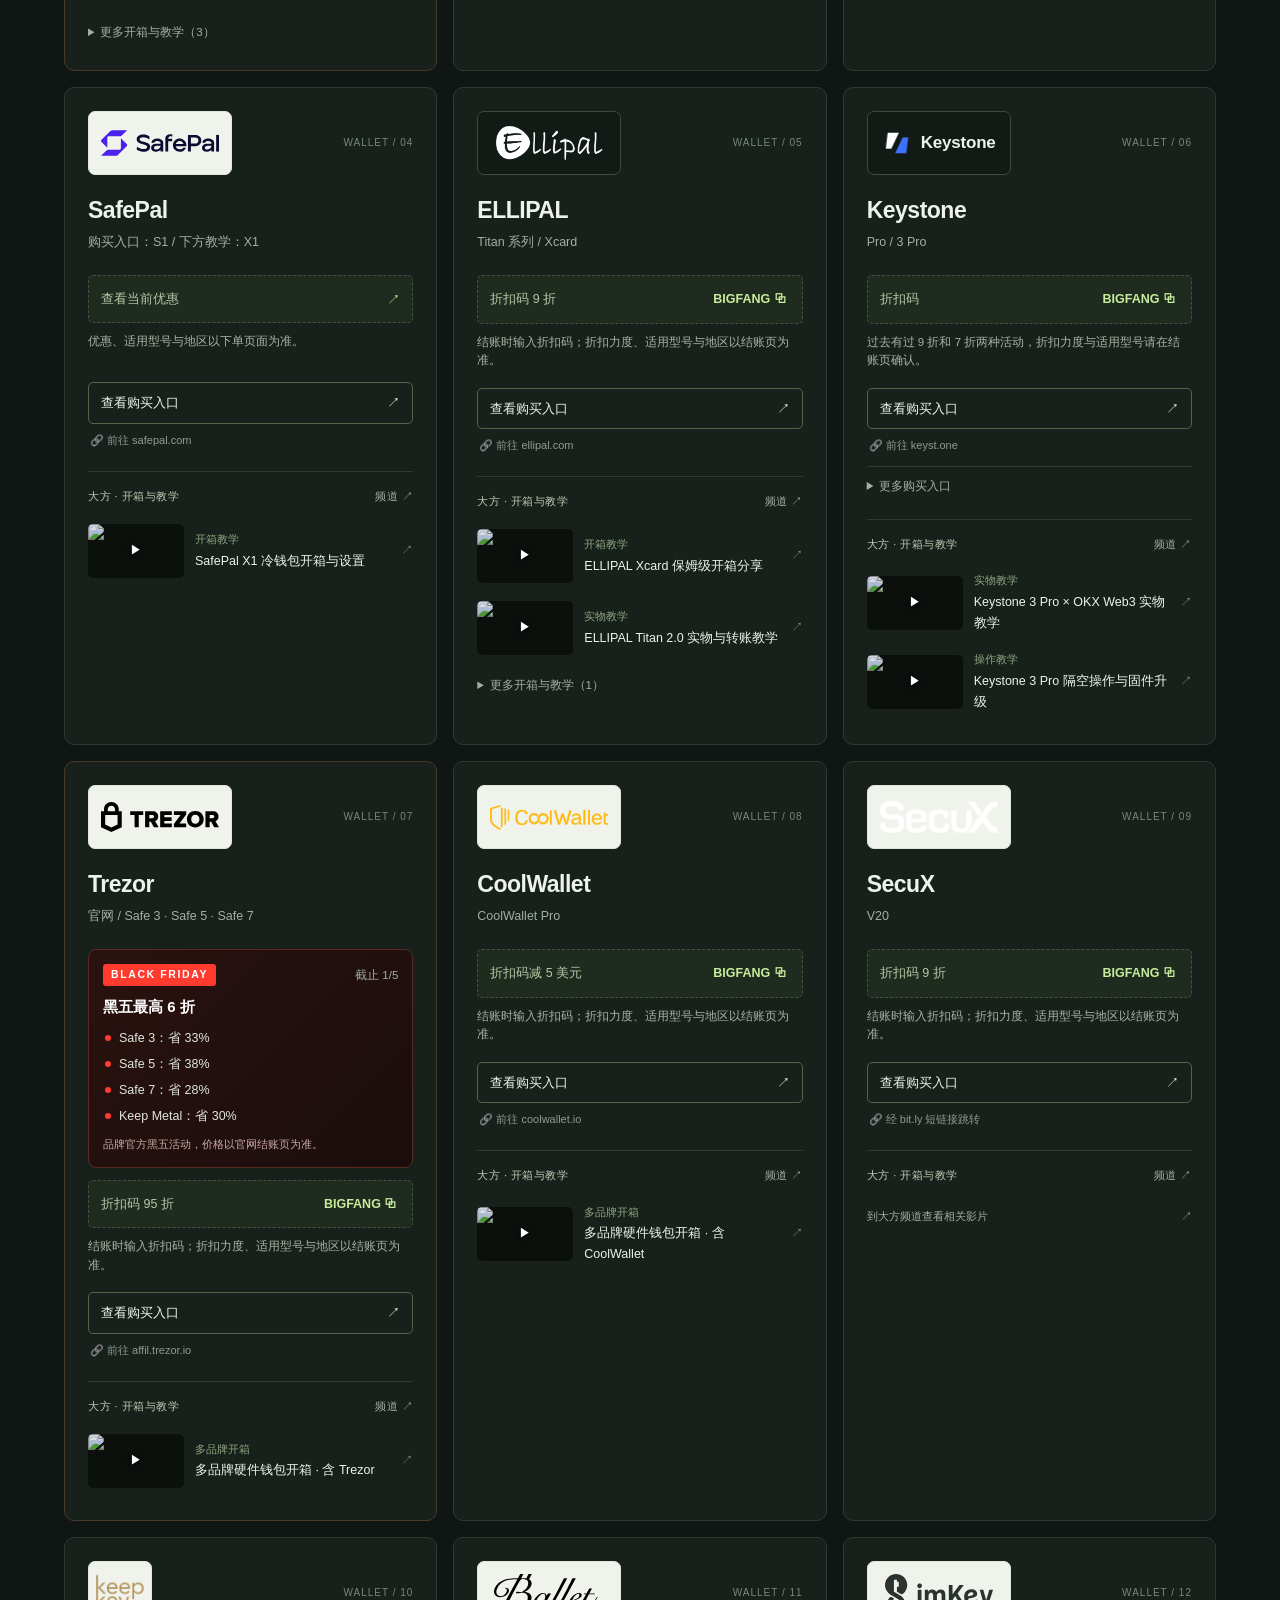
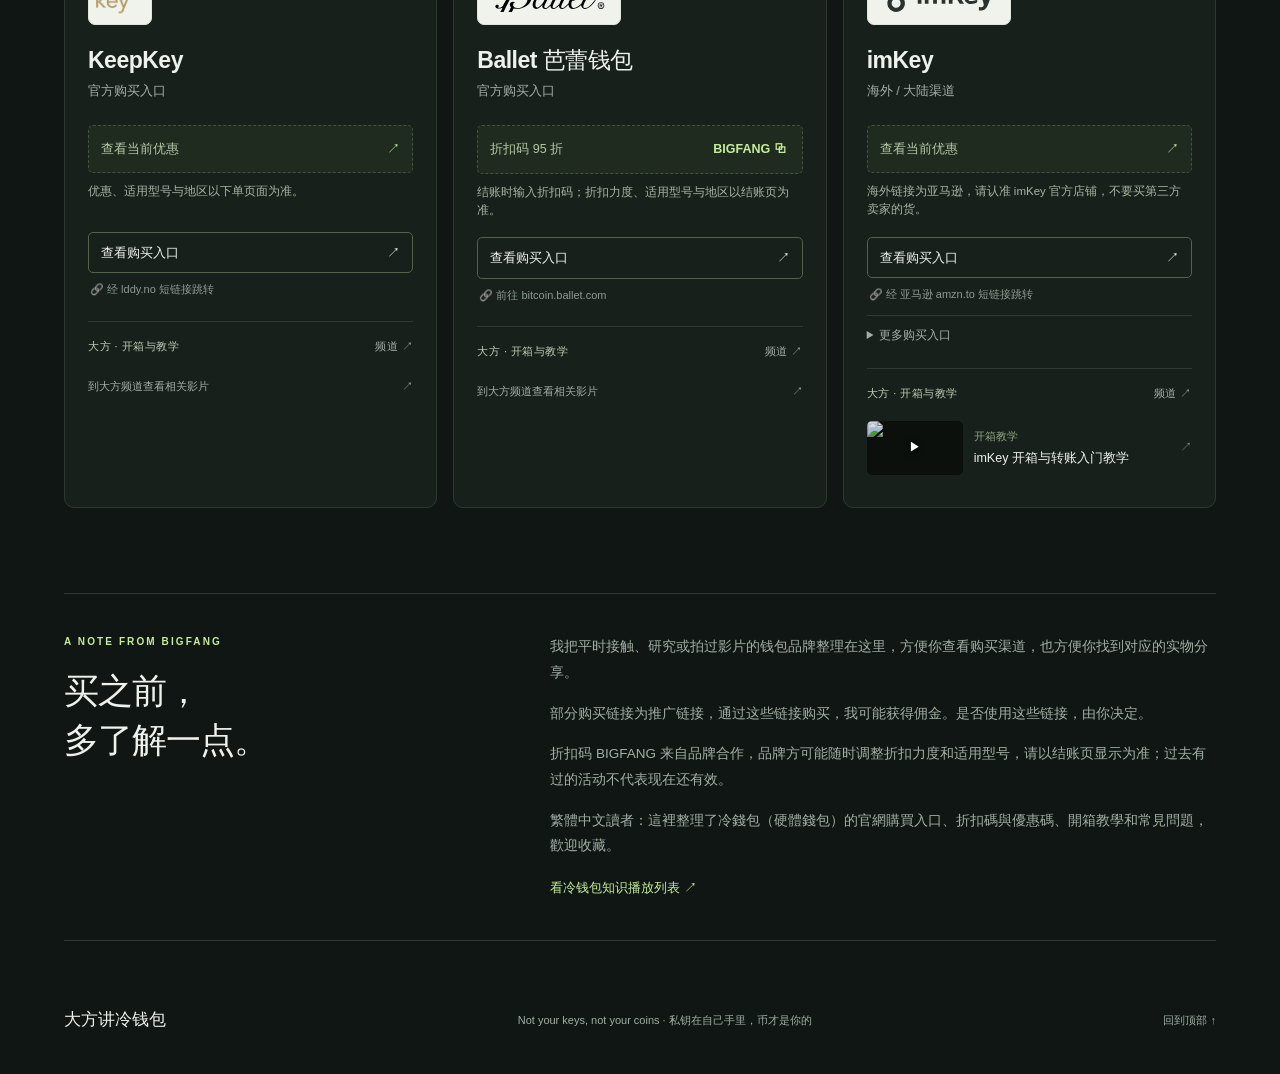
==== commit cd2ad971: "Lead with why: "Not your keys, not your coins" - New 为什么要用冷钱包 section right after the hero: 5 reason" ====
--- a/index.html
+++ b/index.html
@@ -3,8 +3,8 @@
 <head>
 <meta charset="utf-8"><meta name="viewport" content="width=device-width,initial-scale=1">
 <title>大方讲冷钱包｜冷钱包怎么选、助记词与新手教程，附官网入口与折扣码</title>
-<meta name="description" content="想学冷钱包知识、想买冷钱包、想找冷钱包折扣码或教程？「大方讲冷钱包」整理新手教程、助记词与地址原理、冷钱包常见问题和防骗安全须知，并附 Ledger、Trezor、OneKey、Tangem、SafePal、Keystone 等 12 个品牌的官网购买入口与专属折扣码。">
-<meta name="keywords" content="冷钱包,冷钱包教程,冷钱包怎么选,冷钱包推荐,硬件钱包,助记词,冷钱包常见问题,冷钱包安全,冷钱包折扣码,冷钱包优惠码,硬件钱包优惠码,Ledger教程,OneKey教程,Ledger折扣码,Trezor优惠码,OneKey优惠码,冷錢包,硬體錢包,冷錢包教學,冷錢包折扣碼">
+<meta name="description" content="币放在交易所，不等于你拥有它。「大方讲冷钱包」讲清楚为什么要用冷钱包、冷钱包怎么选、助记词怎么备份，整理新手教程、常见问题和防骗安全须知，并附 Ledger、Trezor、OneKey、Tangem、SafePal、Keystone 等 12 个品牌的官网购买入口与专属折扣码。">
+<meta name="keywords" content="冷钱包,为什么要用冷钱包,冷钱包的好处,交易所和冷钱包,私钥,冷钱包教程,冷钱包怎么选,冷钱包推荐,硬件钱包,助记词,冷钱包常见问题,冷钱包安全,冷钱包折扣码,冷钱包优惠码,硬件钱包优惠码,Ledger教程,OneKey教程,Ledger折扣码,Trezor优惠码,OneKey优惠码,冷錢包,硬體錢包,冷錢包教學,冷錢包折扣碼">
 <meta name="robots" content="index,follow,max-image-preview:large,max-snippet:-1,max-video-preview:-1">
 <meta name="author" content="大方 BigFang">
 <meta name="application-name" content="大方讲冷钱包">
@@ -19,7 +19,7 @@
 <meta property="og:locale" content="zh_CN">
 <meta property="og:url" content="https://wallet.bigfang.vip/">
 <meta property="og:title" content="大方讲冷钱包｜冷钱包怎么选、助记词与新手教程，附官网入口与折扣码">
-<meta property="og:description" content="冷钱包新手教程、助记词知识、常见问题与安全须知，附 12 个硬件钱包品牌的官网入口与专属折扣码。">
+<meta property="og:description" content="私钥在自己手里，币才真正属于你。为什么要用冷钱包、怎么选、怎么备份，附新手教程、常见问题与官网入口。">
 <meta property="og:image" content="https://wallet.bigfang.vip/og-image.png">
 <meta property="og:image:width" content="1200">
 <meta property="og:image:height" content="630">
@@ -27,26 +27,27 @@
 <meta name="twitter:card" content="summary_large_image">
 <meta name="twitter:site" content="@dafangbigfang">
 <meta name="twitter:title" content="大方讲冷钱包｜冷钱包怎么选、助记词与新手教程，附官网入口与折扣码">
-<meta name="twitter:description" content="冷钱包新手教程、助记词知识、常见问题与安全须知，附 12 个硬件钱包品牌的官网入口与专属折扣码。">
+<meta name="twitter:description" content="私钥在自己手里，币才真正属于你。为什么要用冷钱包、怎么选、怎么备份，附新手教程、常见问题与官网入口。">
 <meta name="twitter:image" content="https://wallet.bigfang.vip/og-image.png">
 <link rel="preconnect" href="https://i.ytimg.com">
-<!--jsonld:start--><script type="application/ld+json">{"@context":"https://schema.org","@graph":[{"@type":"WebSite","@id":"https://wallet.bigfang.vip/#website","url":"https://wallet.bigfang.vip/","name":"大方讲冷钱包","alternateName":["BigFang on Cold Wallets","大方 BigFang 冷钱包指南"],"inLanguage":"zh-CN","publisher":{"@id":"https://wallet.bigfang.vip/#bigfang"}},{"@type":"Person","@id":"https://wallet.bigfang.vip/#bigfang","name":"大方 BigFang","url":"https://bigfang.vip/","sameAs":["https://www.youtube.com/@dafang","https://x.com/dafangbigfang","https://bigfang.vip/"]},{"@type":"WebPage","@id":"https://wallet.bigfang.vip/#webpage","url":"https://wallet.bigfang.vip/","inLanguage":"zh-CN","isPartOf":{"@id":"https://wallet.bigfang.vip/#website"},"name":"大方讲冷钱包｜冷钱包怎么选、助记词与新手教程，附官网入口与折扣码","description":"想学冷钱包知识、想买冷钱包、想找冷钱包折扣码或教程？「大方讲冷钱包」整理新手教程、助记词与地址原理、冷钱包常见问题和防骗安全须知，并附 Ledger、Trezor、OneKey、Tangem、SafePal、Keystone 等 12 个品牌的官网购买入口与专属折扣码。","about":["冷钱包","冷钱包教程","助记词","硬件钱包","冷钱包常见问题","冷钱包折扣码"],"author":{"@id":"https://wallet.bigfang.vip/#bigfang"},"dateModified":"2026-11-26","primaryImageOfPage":"https://wallet.bigfang.vip/og-image.png"},{"@type":"ItemList","@id":"https://wallet.bigfang.vip/#wallets","name":"冷钱包品牌、折扣码与优惠码","numberOfItems":12,"itemListElement":[{"@type":"ListItem","position":1,"name":"OneKey 冷钱包","url":"https://wallet.bigfang.vip/#wallet-onekey"},{"@type":"ListItem","position":2,"name":"Ledger 冷钱包","url":"https://wallet.bigfang.vip/#wallet-ledger"},{"@type":"ListItem","position":3,"name":"Tangem 冷钱包","url":"https://wallet.bigfang.vip/#wallet-tangem"},{"@type":"ListItem","position":4,"name":"SafePal 冷钱包","url":"https://wallet.bigfang.vip/#wallet-safepal"},{"@type":"ListItem","position":5,"name":"ELLIPAL 冷钱包","url":"https://wallet.bigfang.vip/#wallet-ellipal"},{"@type":"ListItem","position":6,"name":"Keystone 冷钱包","url":"https://wallet.bigfang.vip/#wallet-keystone"},{"@type":"ListItem","position":7,"name":"Trezor 冷钱包","url":"https://wallet.bigfang.vip/#wallet-trezor"},{"@type":"ListItem","position":8,"name":"CoolWallet 冷钱包","url":"https://wallet.bigfang.vip/#wallet-coolwallet"},{"@type":"ListItem","position":9,"name":"SecuX 冷钱包","url":"https://wallet.bigfang.vip/#wallet-secux"},{"@type":"ListItem","position":10,"name":"KeepKey 冷钱包","url":"https://wallet.bigfang.vip/#wallet-keepkey"},{"@type":"ListItem","position":11,"name":"Ballet 芭蕾钱包 冷钱包","url":"https://wallet.bigfang.vip/#wallet-ballet"},{"@type":"ListItem","position":12,"name":"imKey 冷钱包","url":"https://wallet.bigfang.vip/#wallet-imkey"}]},{"@type":"FAQPage","@id":"https://wallet.bigfang.vip/#faq","mainEntity":[{"@type":"Question","name":"冷钱包和热钱包有什么区别？","acceptedAnswer":{"@type":"Answer","text":"区别在私钥放在哪里。热钱包的私钥在联网的手机或电脑里；冷钱包的私钥只在设备里，转账时在设备上确认、签名，私钥不会碰到联网设备。"}},{"@type":"Question","name":"冷钱包真的安全吗？值得信任吗？","acceptedAnswer":{"@type":"Answer","text":"没有 100% 安全的方案。冷钱包解决的是私钥不联网，风险还在：买到被动过手脚的设备、厂商作恶、自己的备份没保管好。所以只在品牌官网买、助记词自己生成、做一次恢复测试。"}},{"@type":"Question","name":"助记词是怎么来的？离线生成的会和别人重复吗？","acceptedAnswer":{"@type":"Answer","text":"助记词由设备里的随机数生成，再按 BIP39 标准对应到 2048 个单词里。12 个词就有 2 的 128 次方种组合，和别人撞上的概率可以忽略。"}},{"@type":"Question","name":"冷钱包厂商倒闭了，我的币还在吗？","acceptedAnswer":{"@type":"Answer","text":"在。币记录在区块链上，不在设备或厂商那里。只要助记词还在，就能导入其他支持同样标准的钱包恢复。前提是你保管好助记词，有设置第 25 个词的也要一起保管好。"}},{"@type":"Question","name":"为什么比特币收款地址每次都不一样？该选哪种地址？","acceptedAnswer":{"@type":"Answer","text":"冷钱包每次收款会给一个新地址，是为了保护隐私，以前的地址照样能用，都属于同一个钱包。地址开头 bc1q、bc1p、3、1 是不同格式，日常用 bc1q 一般就可以。"}},{"@type":"Question","name":"第 25 个词（Passphrase）是什么？要不要设置？","acceptedAnswer":{"@type":"Answer","text":"它是在助记词之外再加的一个密码，同一组助记词配上不同的 Passphrase，会得到完全不同的钱包。安全性更高，但忘了就永远找不回，设置前想清楚怎么备份。"}},{"@type":"Question","name":"冷钱包用蓝牙就不安全吗？","acceptedAnswer":{"@type":"Answer","text":"蓝牙传的是待签名的交易和签好的结果，私钥不会离开设备。如果还是在意，可以选用二维码传输、完全不连线的 Air-gap 机型。"}},{"@type":"Question","name":"第一次用冷钱包，要先做哪些事？","acceptedAnswer":{"@type":"Answer","text":"从品牌官网买，收到先检查包装；助记词在设备上自己生成，抄在纸或钢板上离线保存；先转一小笔，用备份做一次恢复测试，确认能找回再存大额；固件只用官方 App 升级。"}},{"@type":"Question","name":"转错地址或转错网络，币还能找回吗？","acceptedAnswer":{"@type":"Answer","text":"要看转到了哪里。转到自己钱包里另一条链的地址，通常可以用同一组助记词在别的钱包里找回；转到别人的地址或不存在的地址，基本找不回。转账前先小额测试，并核对地址开头和结尾。"}},{"@type":"Question","name":"人不在了，家人怎么拿到币？","acceptedAnswer":{"@type":"Answer","text":"提前想好继承：让家人知道有这笔资产、备份大概放在哪里、怎么恢复、可以找谁帮忙，但不要把助记词明文交出去。"}},{"@type":"Question","name":"怎么防空投骗局、授权钓鱼和地址投毒？","acceptedAnswer":{"@type":"Answer","text":"不点来路不明的空投链接，不在陌生网站签名授权，转账前完整核对地址，不要从转账记录里复制地址。冷钱包上签名前，看清楚设备屏幕上显示的内容。"}},{"@type":"Question","name":"手机改冷钱包和专业硬件钱包，怎么选？","acceptedAnswer":{"@type":"Answer","text":"专业硬件钱包有安全芯片、功能单一，被攻击的面更小，适合存大额。旧手机改成冷钱包可以用来学习原理，但要彻底断网、恢复出厂，长期存大额不建议。"}}]}]}</script><!--jsonld:end-->
+<!--jsonld:start--><script type="application/ld+json">{"@context":"https://schema.org","@graph":[{"@type":"WebSite","@id":"https://wallet.bigfang.vip/#website","url":"https://wallet.bigfang.vip/","name":"大方讲冷钱包","alternateName":["BigFang on Cold Wallets","大方 BigFang 冷钱包指南"],"inLanguage":"zh-CN","publisher":{"@id":"https://wallet.bigfang.vip/#bigfang"}},{"@type":"Person","@id":"https://wallet.bigfang.vip/#bigfang","name":"大方 BigFang","url":"https://bigfang.vip/","sameAs":["https://www.youtube.com/@dafang","https://x.com/dafangbigfang","https://bigfang.vip/"]},{"@type":"WebPage","@id":"https://wallet.bigfang.vip/#webpage","url":"https://wallet.bigfang.vip/","inLanguage":"zh-CN","isPartOf":{"@id":"https://wallet.bigfang.vip/#website"},"name":"大方讲冷钱包｜冷钱包怎么选、助记词与新手教程，附官网入口与折扣码","description":"币放在交易所，不等于你拥有它。「大方讲冷钱包」讲清楚为什么要用冷钱包、冷钱包怎么选、助记词怎么备份，整理新手教程、常见问题和防骗安全须知，并附 Ledger、Trezor、OneKey、Tangem、SafePal、Keystone 等 12 个品牌的官网购买入口与专属折扣码。","about":["冷钱包","为什么要用冷钱包","私钥自托管","冷钱包教程","助记词","硬件钱包","冷钱包常见问题","冷钱包折扣码"],"author":{"@id":"https://wallet.bigfang.vip/#bigfang"},"dateModified":"2026-11-26","primaryImageOfPage":"https://wallet.bigfang.vip/og-image.png"},{"@type":"ItemList","@id":"https://wallet.bigfang.vip/#wallets","name":"冷钱包品牌、折扣码与优惠码","numberOfItems":12,"itemListElement":[{"@type":"ListItem","position":1,"name":"OneKey 冷钱包","url":"https://wallet.bigfang.vip/#wallet-onekey"},{"@type":"ListItem","position":2,"name":"Ledger 冷钱包","url":"https://wallet.bigfang.vip/#wallet-ledger"},{"@type":"ListItem","position":3,"name":"Tangem 冷钱包","url":"https://wallet.bigfang.vip/#wallet-tangem"},{"@type":"ListItem","position":4,"name":"SafePal 冷钱包","url":"https://wallet.bigfang.vip/#wallet-safepal"},{"@type":"ListItem","position":5,"name":"ELLIPAL 冷钱包","url":"https://wallet.bigfang.vip/#wallet-ellipal"},{"@type":"ListItem","position":6,"name":"Keystone 冷钱包","url":"https://wallet.bigfang.vip/#wallet-keystone"},{"@type":"ListItem","position":7,"name":"Trezor 冷钱包","url":"https://wallet.bigfang.vip/#wallet-trezor"},{"@type":"ListItem","position":8,"name":"CoolWallet 冷钱包","url":"https://wallet.bigfang.vip/#wallet-coolwallet"},{"@type":"ListItem","position":9,"name":"SecuX 冷钱包","url":"https://wallet.bigfang.vip/#wallet-secux"},{"@type":"ListItem","position":10,"name":"KeepKey 冷钱包","url":"https://wallet.bigfang.vip/#wallet-keepkey"},{"@type":"ListItem","position":11,"name":"Ballet 芭蕾钱包 冷钱包","url":"https://wallet.bigfang.vip/#wallet-ballet"},{"@type":"ListItem","position":12,"name":"imKey 冷钱包","url":"https://wallet.bigfang.vip/#wallet-imkey"}]},{"@type":"FAQPage","@id":"https://wallet.bigfang.vip/#faq","mainEntity":[{"@type":"Question","name":"为什么要用冷钱包？有什么好处？","acceptedAnswer":{"@type":"Answer","text":"把私钥从交易所和联网设备手里拿回来，由自己掌控。币放交易所，交易所出事就可能拿不回来；冷钱包的私钥只在你手里、从不联网，每笔转账都要在设备上亲手确认，厂商倒闭也能用助记词恢复。代价是责任全在自己，助记词要保管好。"}},{"@type":"Question","name":"冷钱包和热钱包有什么区别？","acceptedAnswer":{"@type":"Answer","text":"区别在私钥放在哪里。热钱包的私钥在联网的手机或电脑里；冷钱包的私钥只在设备里，转账时在设备上确认、签名，私钥不会碰到联网设备。"}},{"@type":"Question","name":"冷钱包真的安全吗？值得信任吗？","acceptedAnswer":{"@type":"Answer","text":"没有 100% 安全的方案。冷钱包解决的是私钥不联网，风险还在：买到被动过手脚的设备、厂商作恶、自己的备份没保管好。所以只在品牌官网买、助记词自己生成、做一次恢复测试。"}},{"@type":"Question","name":"助记词是怎么来的？离线生成的会和别人重复吗？","acceptedAnswer":{"@type":"Answer","text":"助记词由设备里的随机数生成，再按 BIP39 标准对应到 2048 个单词里。12 个词就有 2 的 128 次方种组合，和别人撞上的概率可以忽略。"}},{"@type":"Question","name":"冷钱包厂商倒闭了，我的币还在吗？","acceptedAnswer":{"@type":"Answer","text":"在。币记录在区块链上，不在设备或厂商那里。只要助记词还在，就能导入其他支持同样标准的钱包恢复。前提是你保管好助记词，有设置第 25 个词的也要一起保管好。"}},{"@type":"Question","name":"为什么比特币收款地址每次都不一样？该选哪种地址？","acceptedAnswer":{"@type":"Answer","text":"冷钱包每次收款会给一个新地址，是为了保护隐私，以前的地址照样能用，都属于同一个钱包。地址开头 bc1q、bc1p、3、1 是不同格式，日常用 bc1q 一般就可以。"}},{"@type":"Question","name":"第 25 个词（Passphrase）是什么？要不要设置？","acceptedAnswer":{"@type":"Answer","text":"它是在助记词之外再加的一个密码，同一组助记词配上不同的 Passphrase，会得到完全不同的钱包。安全性更高，但忘了就永远找不回，设置前想清楚怎么备份。"}},{"@type":"Question","name":"冷钱包用蓝牙就不安全吗？","acceptedAnswer":{"@type":"Answer","text":"蓝牙传的是待签名的交易和签好的结果，私钥不会离开设备。如果还是在意，可以选用二维码传输、完全不连线的 Air-gap 机型。"}},{"@type":"Question","name":"第一次用冷钱包，要先做哪些事？","acceptedAnswer":{"@type":"Answer","text":"从品牌官网买，收到先检查包装；助记词在设备上自己生成，抄在纸或钢板上离线保存；先转一小笔，用备份做一次恢复测试，确认能找回再存大额；固件只用官方 App 升级。"}},{"@type":"Question","name":"转错地址或转错网络，币还能找回吗？","acceptedAnswer":{"@type":"Answer","text":"要看转到了哪里。转到自己钱包里另一条链的地址，通常可以用同一组助记词在别的钱包里找回；转到别人的地址或不存在的地址，基本找不回。转账前先小额测试，并核对地址开头和结尾。"}},{"@type":"Question","name":"人不在了，家人怎么拿到币？","acceptedAnswer":{"@type":"Answer","text":"提前想好继承：让家人知道有这笔资产、备份大概放在哪里、怎么恢复、可以找谁帮忙，但不要把助记词明文交出去。"}},{"@type":"Question","name":"怎么防空投骗局、授权钓鱼和地址投毒？","acceptedAnswer":{"@type":"Answer","text":"不点来路不明的空投链接，不在陌生网站签名授权，转账前完整核对地址，不要从转账记录里复制地址。冷钱包上签名前，看清楚设备屏幕上显示的内容。"}},{"@type":"Question","name":"手机改冷钱包和专业硬件钱包，怎么选？","acceptedAnswer":{"@type":"Answer","text":"专业硬件钱包有安全芯片、功能单一，被攻击的面更小，适合存大额。旧手机改成冷钱包可以用来学习原理，但要彻底断网、恢复出厂，长期存大额不建议。"}}]}]}</script><!--jsonld:end-->
 <link rel="stylesheet" href="./style.css?v=20261125-bfpage">
 </head>
 <body class="bf">
-<div class="bf-ticker bf-only" aria-hidden="true"><div class="bf-ticker-track"><span>BLACK FRIDAY</span><b>先学会，再买冷钱包</b><span>新手教程 · 常见问题</span><b>大方讲冷钱包</b><span>黑五优惠在后面</span><span>BLACK FRIDAY</span><b>先学会，再买冷钱包</b><span>新手教程 · 常见问题</span><b>大方讲冷钱包</b><span>黑五优惠在后面</span><span>BLACK FRIDAY</span><b>先学会，再买冷钱包</b><span>新手教程 · 常见问题</span><b>大方讲冷钱包</b><span>黑五优惠在后面</span><span>BLACK FRIDAY</span><b>先学会，再买冷钱包</b><span>新手教程 · 常见问题</span><b>大方讲冷钱包</b><span>黑五优惠在后面</span></div></div>
+<div class="bf-ticker bf-only" aria-hidden="true"><div class="bf-ticker-track"><span>NOT YOUR KEYS, NOT YOUR COINS</span><b>私钥在自己手里，币才是你的</b><span>先学会，再买冷钱包</span><b>大方讲冷钱包</b><span>BLACK FRIDAY · 黑五优惠在后面</span><span>NOT YOUR KEYS, NOT YOUR COINS</span><b>私钥在自己手里，币才是你的</b><span>先学会，再买冷钱包</span><b>大方讲冷钱包</b><span>BLACK FRIDAY · 黑五优惠在后面</span><span>NOT YOUR KEYS, NOT YOUR COINS</span><b>私钥在自己手里，币才是你的</b><span>先学会，再买冷钱包</span><b>大方讲冷钱包</b><span>BLACK FRIDAY · 黑五优惠在后面</span><span>NOT YOUR KEYS, NOT YOUR COINS</span><b>私钥在自己手里，币才是你的</b><span>先学会，再买冷钱包</span><b>大方讲冷钱包</b><span>BLACK FRIDAY · 黑五优惠在后面</span></div></div>
 <header class="header"><a href="https://wallet.bigfang.vip/" class="brand" aria-label="大方讲冷钱包 首页"><span class="brand-mark">B<span>↗</span></span><span>大方<b>讲冷钱包</b><small>BIGFANG ON COLD WALLETS</small></span></a><nav aria-label="主导航"><a href="https://bigfang.vip/" class="home">返回主站 ↗</a></nav></header>
-<nav class="section-nav" aria-label="页面板块"><div class="section-nav-inner"><a href="#learn">新手教程</a><a href="#faq">常见问题</a><a href="#tools">工具</a><a href="#safety">安全须知</a><a href="#deals" class="nav-deals">限时优惠</a><a href="#wallets">钱包与折扣码</a><a href="#about">关于</a></div></nav>
+<nav class="section-nav" aria-label="页面板块"><div class="section-nav-inner"><a href="#why">为什么用冷钱包</a><a href="#learn">新手教程</a><a href="#faq">常见问题</a><a href="#tools">工具</a><a href="#safety">安全须知</a><a href="#deals" class="nav-deals">限时优惠</a><a href="#wallets">钱包与折扣码</a><a href="#about">关于</a></div></nav>
 <main>
-<section class="hero"><div class="hero-copy"><h1 class="eyebrow bf-eyebrow seo-h1"><span></span> 冷钱包知识、开箱教程与常见问题<i class="bf-only"> · 黑五 2026</i></h1><div class="bf-only"><p class="hero-slogan bf-title">先学会，<br>再买<br><span class="accent">冷钱包。</span></p><p class="intro">冷钱包怎么选、助记词怎么备份、出了事怎么办，大方讲过的都整理在这里。<br>看懂了再买；黑五优惠和折扣码放在后面。</p><div class="hero-actions"><a href="#learn" class="button primary">从新手教程开始 <span>↓</span></a><a href="#deals" class="text-link">看黑五优惠 <span>→</span></a></div></div><div class="normal-only"><p class="hero-slogan">你的资产，<br>你的<span class="accent">选择。</span></p><p class="intro">冷钱包怎么选、助记词怎么备份、出了事怎么办，大方讲过的都整理在这里。<br>先学会，再选钱包；官网入口和折扣码放在后面。</p><div class="hero-actions"><a href="#learn" class="button primary">从新手教程开始 <span>↓</span></a><a href="#wallets" class="text-link">看钱包与折扣码 <span>→</span></a></div></div><nav class="hero-note" aria-label="页面导览"><a href="#learn">01 / 新手教程</a><a href="#faq">02 / 常见问题</a><a href="#wallets">03 / 钱包与折扣码</a></nav></div><div class="hero-carousel" id="hero-carousel" aria-roledescription="carousel" aria-label="首屏轮播"><div class="hc-track"><div class="hc-slide bf-only is-active" role="group" aria-roledescription="slide" aria-label="黑五 2026"><div class="bf-poster" aria-hidden="true"><span class="bf-poster-top">BLACK</span><span class="bf-poster-mid">FRIDAY</span><span class="bf-poster-year">2026 · 冷钱包</span><span class="bf-sticker">最高<b class="js-best">5 折</b></span><span class="bf-poster-foot">KEEP YOUR KEYS. SAVE YOUR SATS.</span></div></div><div class="hc-slide" role="group" aria-roledescription="slide" aria-label="新手 5 步"><div class="steps-card"><p class="steps-eyebrow">BEGINNER'S PATH / 新手 5 步</p><p class="steps-title">第一次用冷钱包，<br>照这 5 步走。</p><ol class="steps-list"><li><b>选钱包</b><span>先看教程和常见问题，选适合自己的</span></li><li><b>官网买</b><span>只在品牌官网下单</span></li><li><b>生成助记词</b><span>在设备上自己生成，抄写后离线保存</span></li><li><b>小额测试</b><span>先转一小笔进去</span></li><li><b>恢复测试</b><span>用备份恢复一次，确认能找回再存大额</span></li></ol><a class="steps-link" href="#learn">从新手教程开始 ↓</a></div></div></div><div class="hc-dots" role="tablist" aria-label="切换轮播"></div></div></section>
+<section class="hero"><div class="hero-copy"><h1 class="eyebrow bf-eyebrow seo-h1"><span></span> 冷钱包知识、开箱教程与常见问题<i class="bf-only"> · 黑五 2026</i></h1><div class="bf-only"><p class="hero-slogan bf-title">先学会，<br>再买<br><span class="accent">冷钱包。</span></p><p class="intro">币放在交易所，不等于你拥有它；私钥在自己手里，币才真正属于你。<br>为什么用、怎么选、怎么备份，大方讲过的都整理在这里；黑五优惠放在后面。</p><div class="hero-actions"><a href="#why" class="button primary">为什么要用冷钱包 <span>↓</span></a><a href="#deals" class="text-link">看黑五优惠 <span>→</span></a></div></div><div class="normal-only"><p class="hero-slogan">你的资产，<br>你的<span class="accent">选择。</span></p><p class="intro">币放在交易所，不等于你拥有它；私钥在自己手里，币才真正属于你。<br>为什么用、怎么选、怎么备份，大方讲过的都整理在这里；官网入口和折扣码放在后面。</p><div class="hero-actions"><a href="#why" class="button primary">为什么要用冷钱包 <span>↓</span></a><a href="#wallets" class="text-link">看钱包与折扣码 <span>→</span></a></div></div><nav class="hero-note" aria-label="页面导览"><a href="#why">01 / 为什么用冷钱包</a><a href="#learn">02 / 新手教程</a><a href="#faq">03 / 常见问题</a></nav></div><div class="hero-carousel" id="hero-carousel" aria-roledescription="carousel" aria-label="首屏轮播"><div class="hc-track"><div class="hc-slide bf-only is-active" role="group" aria-roledescription="slide" aria-label="黑五 2026"><div class="bf-poster" aria-hidden="true"><span class="bf-poster-top">BLACK</span><span class="bf-poster-mid">FRIDAY</span><span class="bf-poster-year">2026 · 冷钱包</span><span class="bf-sticker">最高<b class="js-best">5 折</b></span><span class="bf-poster-foot">KEEP YOUR KEYS. SAVE YOUR SATS.</span></div></div><div class="hc-slide" role="group" aria-roledescription="slide" aria-label="新手 5 步"><div class="steps-card"><p class="steps-eyebrow">BEGINNER'S PATH / 新手 5 步</p><p class="steps-title">第一次用冷钱包，<br>照这 5 步走。</p><ol class="steps-list"><li><b>选钱包</b><span>先看教程和常见问题，选适合自己的</span></li><li><b>官网买</b><span>只在品牌官网下单</span></li><li><b>生成助记词</b><span>在设备上自己生成，抄写后离线保存</span></li><li><b>小额测试</b><span>先转一小笔进去</span></li><li><b>恢复测试</b><span>用备份恢复一次，确认能找回再存大额</span></li></ol><a class="steps-link" href="#learn">从新手教程开始 ↓</a></div></div></div><div class="hc-dots" role="tablist" aria-label="切换轮播"></div></div></section>
+<section id="why" class="why"><div class="section-heading"><div><p class="eyebrow">NOT YOUR KEYS, NOT YOUR COINS</p><h2>为什么要用冷钱包<span>。</span></h2></div></div><p class="why-lead">币放在交易所，账户上的数字其实是交易所欠你的；<br><b>私钥在你自己手里，币才真正属于你。</b></p><ol class="why-grid"><li><b>币真正属于你</b><p>交易所倒闭、冻结提币或者跑路，币都可能拿不回来，2022 年的 FTX 就是这样。冷钱包的私钥只在你手里，没人能冻结或挪用。</p></li><li><b>私钥从不联网</b><p>转账签名在设备里完成，私钥不碰电脑和手机。电脑中毒、手机被装木马，也拿不到你的私钥。</p></li><li><b>每笔转账亲手确认</b><p>地址和金额在设备屏幕上核对、按键确认才转得出去，钓鱼网站和恶意授权没法悄悄把币转走。</p></li><li><b>不怕厂商倒闭</b><p>币记在区块链上，不在设备里。助记词还在，换任何兼容的钱包都能恢复。</p></li><li><b>适合长期存大额</b><p>还能加第 25 个词（Passphrase）或做多签，一层层加强防护。</p></li></ol><div class="why-cost"><b>代价：责任全在自己。</b><p>没有 100% 安全的方案。助记词丢了或泄露了，没有客服能帮你找回，所以只在品牌官网买、助记词自己生成、做一次恢复测试。经常交易的小钱放交易所或热钱包更方便，不必全部放进冷钱包。</p></div><div class="faq-videos why-videos"><p class="faq-videos-label">大方讲过这期</p><div class="faq-video-grid"><a class="faq-video" href="https://www.youtube.com/watch?v=3MNuUjfFXos&amp;list=PL-aFVQ3QG8LQQPFO33PDawBeUutJNmn_I" target="_blank" rel="noopener noreferrer"><span class="faq-thumb"><img src="https://i.ytimg.com/vi/3MNuUjfFXos/mqdefault.jpg" alt="8 分钟讲清怎么保存私钥：钱包比交易所更安全吗" loading="lazy" width="320" height="180"><span class="mini-play" aria-hidden="true">▶</span></span><span class="faq-video-title">8 分钟讲清怎么保存私钥：钱包比交易所更安全吗</span><small>YouTube ↗</small></a><a class="faq-video" href="https://www.youtube.com/watch?v=9OUK9tDJils&amp;list=PLA3-q5uYfvIQ" target="_blank" rel="noopener noreferrer"><span class="faq-thumb"><img src="https://i.ytimg.com/vi/9OUK9tDJils/mqdefault.jpg" alt="冷钱包安全吗？我为什么要相信冷钱包" loading="lazy" width="320" height="180"><span class="mini-play" aria-hidden="true">▶</span></span><span class="faq-video-title">冷钱包安全吗？我为什么要相信冷钱包</span><small>YouTube ↗</small></a></div></div><p class="why-next"><a class="button primary" href="#learn">想清楚了？从新手教程开始 <span>↓</span></a></p></section>
 <section id="learn" class="learn-section"><div class="section-heading"><div><p class="eyebrow">WATCH BEFORE YOU CHOOSE</p><h2>冷钱包新手教程：先看这 3 支<span>。</span></h2></div><a class="text-link" href="https://www.youtube.com/playlist?list=PLA3-q5uYfvIQ" target="_blank" rel="noopener noreferrer">冷钱包知识 · 完整播放列表 ↗</a></div><div class="video-grid"><a class="video-card" href="https://www.youtube.com/watch?v=QfZkIOZvjwY&amp;list=PLMzYfSJNBKvg" target="_blank" rel="noopener noreferrer" data-video-id="QfZkIOZvjwY" data-video-list="PLMzYfSJNBKvg" data-video-title="全球 TOP8 冷钱包盘点"><div class="video-cover cover-one"><span class="play">▶</span><span class="cover-word">WALLET<br>LINEUP<span>钱包盘点</span></span><span class="video-number">01</span></div><small>多品牌 / 实物盘点</small><h3>全球 TOP8 冷钱包盘点</h3><p>一次看完主流品牌，先有个整体印象。</p></a><a class="video-card" href="https://www.youtube.com/watch?v=Voz2W9CJ3vU&amp;list=PL-aFVQ3QG8LQQPFO33PDawBeUutJNmn_I" target="_blank" rel="noopener noreferrer" data-video-id="Voz2W9CJ3vU" data-video-list="PL-aFVQ3QG8LQQPFO33PDawBeUutJNmn_I" data-video-title="Ledger 新手入门与转账教学"><div class="video-cover cover-two"><span class="play">▶</span><span class="cover-word">FIRST<br>STEPS<span>入门教学</span></span><span class="video-number">02</span></div><small>Ledger / 新手入门</small><h3>冷钱包设置与转账教学</h3><p>跟着实物演示，走一遍设置、备份和转账。</p></a><a class="video-card" href="https://www.youtube.com/watch?v=nkOuDAWk0A4&amp;list=PLMzYfSJNBKvg" target="_blank" rel="noopener noreferrer" data-video-id="nkOuDAWk0A4" data-video-list="PLMzYfSJNBKvg" data-video-title="OneKey Neo 开箱实测：对比 Pro 2"><div class="video-cover cover-three"><span class="play">▶</span><span class="cover-word">LATEST<br>UNBOXING<span>最新开箱</span></span><span class="video-number">03</span></div><small>OneKey Neo / 开箱实测</small><h3>OneKey Neo 开箱实测：对比 Pro 2</h3><p>频道最新的实物开箱与对比。</p></a></div><p class="muted video-note">产品界面与型号可能已有更新；片中提到的活动不代表仍在进行。</p><div class="playlists"><h3>按主题看完整播放列表</h3><ul class="playlist-grid"><li><a class="playlist" href="https://www.youtube.com/playlist?list=PLA3-q5uYfvIQ" target="_blank" rel="noopener noreferrer"><b>冷钱包知识 <span aria-hidden="true">↗</span></b><span>冷钱包安全吗、助记词怎么来、厂商倒闭怎么办</span></a></li><li><a class="playlist" href="https://www.youtube.com/playlist?list=PLeCMlB5wOViA" target="_blank" rel="noopener noreferrer"><b>新手从这里开始 <span aria-hidden="true">↗</span></b><span>从买第一笔比特币，到存进冷钱包</span></a></li><li><a class="playlist" href="https://www.youtube.com/playlist?list=PLMGpuKShgF_o" target="_blank" rel="noopener noreferrer"><b>冷钱包教学 <span aria-hidden="true">↗</span></b><span>助记词、地址、备份与恢复实操</span></a></li><li><a class="playlist" href="https://www.youtube.com/playlist?list=PLMzYfSJNBKvg" target="_blank" rel="noopener noreferrer"><b>硬件钱包开箱与安全 <span aria-hidden="true">↗</span></b><span>各品牌开箱实测与安全事件</span></a></li><li><a class="playlist" href="https://www.youtube.com/playlist?list=PL-aFVQ3QG8LQQPFO33PDawBeUutJNmn_I" target="_blank" rel="noopener noreferrer"><b>冷钱包评测与横评 <span aria-hidden="true">↗</span></b><span>历年评测、横向对比与访谈</span></a></li><li><a class="playlist" href="https://www.youtube.com/playlist?list=PL-aFVQ3QG8LTvqH4DzCVlObXJeBMJi5pf" target="_blank" rel="noopener noreferrer"><b>防骗指南 <span aria-hidden="true">↗</span></b><span>空投、授权、地址投毒等骗局拆解</span></a></li></ul></div></section>
-<section id="faq" class="faq"><div class="section-heading"><div><p class="eyebrow">FAQ</p><h2>冷钱包常见问题<span>。</span></h2></div><p>点问题展开答案；讲过的问题附上那一期，点封面到 YouTube 观看，看完会接着播同主题的下一期。</p></div><div class="faq-list"><details class="faq-item"><summary>冷钱包和热钱包有什么区别？</summary><div class="faq-body"><p>区别在私钥放在哪里。热钱包的私钥在联网的手机或电脑里；冷钱包的私钥只在设备里，转账时在设备上确认、签名，私钥不会碰到联网设备。</p><div class="faq-videos"><p class="faq-videos-label">大方讲过这期</p><div class="faq-video-grid"><a class="faq-video" href="https://www.youtube.com/watch?v=7xBCqHaApb4&amp;list=PLA3-q5uYfvIQ" target="_blank" rel="noopener noreferrer"><span class="faq-thumb"><img src="https://i.ytimg.com/vi/7xBCqHaApb4/mqdefault.jpg" alt="冷钱包热钱包的区别" loading="lazy" width="320" height="180"><span class="mini-play" aria-hidden="true">▶</span></span><span class="faq-video-title">冷钱包热钱包的区别</span><small>YouTube ↗</small></a><a class="faq-video" href="https://www.youtube.com/watch?v=3MNuUjfFXos&amp;list=PL-aFVQ3QG8LQQPFO33PDawBeUutJNmn_I" target="_blank" rel="noopener noreferrer"><span class="faq-thumb"><img src="https://i.ytimg.com/vi/3MNuUjfFXos/mqdefault.jpg" alt="8 分钟讲清怎么保存私钥" loading="lazy" width="320" height="180"><span class="mini-play" aria-hidden="true">▶</span></span><span class="faq-video-title">8 分钟讲清怎么保存私钥</span><small>YouTube ↗</small></a></div></div></div></details><details class="faq-item"><summary>冷钱包真的安全吗？值得信任吗？</summary><div class="faq-body"><p>没有 100% 安全的方案。冷钱包解决的是私钥不联网，风险还在：买到被动过手脚的设备、厂商作恶、自己的备份没保管好。所以只在品牌官网买、助记词自己生成、做一次恢复测试。</p><div class="faq-videos"><p class="faq-videos-label">大方讲过这期</p><div class="faq-video-grid"><a class="faq-video" href="https://www.youtube.com/watch?v=9OUK9tDJils&amp;list=PLA3-q5uYfvIQ" target="_blank" rel="noopener noreferrer"><span class="faq-thumb"><img src="https://i.ytimg.com/vi/9OUK9tDJils/mqdefault.jpg" alt="冷钱包安全吗？我为什么要相信冷钱包" loading="lazy" width="320" height="180"><span class="mini-play" aria-hidden="true">▶</span></span><span class="faq-video-title">冷钱包安全吗？我为什么要相信冷钱包</span><small>YouTube ↗</small></a><a class="faq-video" href="https://www.youtube.com/watch?v=S_YcwtXR2LM&amp;list=PLA3-q5uYfvIQ" target="_blank" rel="noopener noreferrer"><span class="faq-thumb"><img src="https://i.ytimg.com/vi/S_YcwtXR2LM/mqdefault.jpg" alt="冷钱包作恶？该怎么办" loading="lazy" width="320" height="180"><span class="mini-play" aria-hidden="true">▶</span></span><span class="faq-video-title">冷钱包作恶？该怎么办</span><small>YouTube ↗</small></a></div></div></div></details><details class="faq-item"><summary>助记词是怎么来的？离线生成的会和别人重复吗？</summary><div class="faq-body"><p>助记词由设备里的随机数生成，再按 BIP39 标准对应到 2048 个单词里。12 个词就有 2 的 128 次方种组合，和别人撞上的概率可以忽略。</p><div class="faq-videos"><p class="faq-videos-label">大方讲过这期</p><div class="faq-video-grid"><a class="faq-video" href="https://www.youtube.com/watch?v=zvW3OlCFtTU&amp;list=PLA3-q5uYfvIQ" target="_blank" rel="noopener noreferrer"><span class="faq-thumb"><img src="https://i.ytimg.com/vi/zvW3OlCFtTU/mqdefault.jpg" alt="助记词怎么来的？真的安全吗" loading="lazy" width="320" height="180"><span class="mini-play" aria-hidden="true">▶</span></span><span class="faq-video-title">助记词怎么来的？真的安全吗</span><small>YouTube ↗</small></a><a class="faq-video" href="https://www.youtube.com/watch?v=kzZUPWEqRSk&amp;list=PLA3-q5uYfvIQ" target="_blank" rel="noopener noreferrer"><span class="faq-thumb"><img src="https://i.ytimg.com/vi/kzZUPWEqRSk/mqdefault.jpg" alt="离线生成的助记词会重复吗" loading="lazy" width="320" height="180"><span class="mini-play" aria-hidden="true">▶</span></span><span class="faq-video-title">离线生成的助记词会重复吗</span><small>YouTube ↗</small></a><a class="faq-video" href="https://www.youtube.com/watch?v=7djKM7XVy8E&amp;list=PLMGpuKShgF_o" target="_blank" rel="noopener noreferrer"><span class="faq-thumb"><img src="https://i.ytimg.com/vi/7djKM7XVy8E/mqdefault.jpg" alt="助记词、私钥、公钥、地址生成原理" loading="lazy" width="320" height="180"><span class="mini-play" aria-hidden="true">▶</span></span><span class="faq-video-title">助记词、私钥、公钥、地址生成原理</span><small>YouTube ↗</small></a></div></div></div></details><details class="faq-item"><summary>冷钱包厂商倒闭了，我的币还在吗？</summary><div class="faq-body"><p>在。币记录在区块链上，不在设备或厂商那里。只要助记词还在，就能导入其他支持同样标准的钱包恢复。前提是你保管好助记词，有设置第 25 个词的也要一起保管好。</p><div class="faq-videos"><p class="faq-videos-label">大方讲过这期</p><div class="faq-video-grid"><a class="faq-video" href="https://www.youtube.com/watch?v=dPrSmHeDRXg&amp;list=PL-aFVQ3QG8LQQPFO33PDawBeUutJNmn_I" target="_blank" rel="noopener noreferrer"><span class="faq-thumb"><img src="https://i.ytimg.com/vi/dPrSmHeDRXg/mqdefault.jpg" alt="Ledger 坏了、倒闭了，币就没了吗" loading="lazy" width="320" height="180"><span class="mini-play" aria-hidden="true">▶</span></span><span class="faq-video-title">Ledger 坏了、倒闭了，币就没了吗</span><small>YouTube ↗</small></a><a class="faq-video" href="https://www.youtube.com/watch?v=NWfO80ZLGyk&amp;list=PLA3-q5uYfvIQ" target="_blank" rel="noopener noreferrer"><span class="faq-thumb"><img src="https://i.ytimg.com/vi/NWfO80ZLGyk/mqdefault.jpg" alt="Ledger 倒闭了，ADA 也能找回" loading="lazy" width="320" height="180"><span class="mini-play" aria-hidden="true">▶</span></span><span class="faq-video-title">Ledger 倒闭了，ADA 也能找回</span><small>YouTube ↗</small></a><a class="faq-video" href="https://www.youtube.com/watch?v=92ISBXmEfMg&amp;list=PLA3-q5uYfvIQ" target="_blank" rel="noopener noreferrer"><span class="faq-thumb"><img src="https://i.ytimg.com/vi/92ISBXmEfMg/mqdefault.jpg" alt="Ledger 25 词导入 OneKey" loading="lazy" width="320" height="180"><span class="mini-play" aria-hidden="true">▶</span></span><span class="faq-video-title">Ledger 25 词导入 OneKey</span><small>YouTube ↗</small></a></div></div></div></details><details class="faq-item"><summary>为什么比特币收款地址每次都不一样？该选哪种地址？</summary><div class="faq-body"><p>冷钱包每次收款会给一个新地址，是为了保护隐私，以前的地址照样能用，都属于同一个钱包。地址开头 bc1q、bc1p、3、1 是不同格式，日常用 bc1q 一般就可以。</p><div class="faq-videos"><p class="faq-videos-label">大方讲过这期</p><div class="faq-video-grid"><a class="faq-video" href="https://www.youtube.com/watch?v=Bfq-Abt6_DE&amp;list=PLA3-q5uYfvIQ" target="_blank" rel="noopener noreferrer"><span class="faq-thumb"><img src="https://i.ytimg.com/vi/Bfq-Abt6_DE/mqdefault.jpg" alt="地址为啥一直变、UTXO 是什么、4 种地址怎么选" loading="lazy" width="320" height="180"><span class="mini-play" aria-hidden="true">▶</span></span><span class="faq-video-title">地址为啥一直变、UTXO 是什么、4 种地址怎么选</span><small>YouTube ↗</small></a><a class="faq-video" href="https://www.youtube.com/watch?v=PSBl2Am27o0&amp;list=PLA3-q5uYfvIQ" target="_blank" rel="noopener noreferrer"><span class="faq-thumb"><img src="https://i.ytimg.com/vi/PSBl2Am27o0/mqdefault.jpg" alt="比特币地址为什么每次都不一样" loading="lazy" width="320" height="180"><span class="mini-play" aria-hidden="true">▶</span></span><span class="faq-video-title">比特币地址为什么每次都不一样</span><small>YouTube ↗</small></a></div></div></div></details><details class="faq-item"><summary>第 25 个词（Passphrase）是什么？要不要设置？</summary><div class="faq-body"><p>它是在助记词之外再加的一个密码，同一组助记词配上不同的 Passphrase，会得到完全不同的钱包。安全性更高，但忘了就永远找不回，设置前想清楚怎么备份。</p><div class="faq-videos"><p class="faq-videos-label">大方讲过这期</p><div class="faq-video-grid"><a class="faq-video" href="https://www.youtube.com/watch?v=jCgOyh18f5Q&amp;list=PLA3-q5uYfvIQ" target="_blank" rel="noopener noreferrer"><span class="faq-thumb"><img src="https://i.ytimg.com/vi/jCgOyh18f5Q/mqdefault.jpg" alt="Ledger Passphrase 第 25 个词怎么用" loading="lazy" width="320" height="180"><span class="mini-play" aria-hidden="true">▶</span></span><span class="faq-video-title">Ledger Passphrase 第 25 个词怎么用</span><small>YouTube ↗</small></a></div></div></div></details><details class="faq-item"><summary>冷钱包用蓝牙就不安全吗？</summary><div class="faq-body"><p>蓝牙传的是待签名的交易和签好的结果，私钥不会离开设备。如果还是在意，可以选用二维码传输、完全不连线的 Air-gap 机型。</p><div class="faq-videos"><p class="faq-videos-label">大方讲过这期</p><div class="faq-video-grid"><a class="faq-video" href="https://www.youtube.com/watch?v=DTAjohYJq9o&amp;list=PLA3-q5uYfvIQ" target="_blank" rel="noopener noreferrer"><span class="faq-thumb"><img src="https://i.ytimg.com/vi/DTAjohYJq9o/mqdefault.jpg" alt="冷钱包用蓝牙就不安全吗" loading="lazy" width="320" height="180"><span class="mini-play" aria-hidden="true">▶</span></span><span class="faq-video-title">冷钱包用蓝牙就不安全吗</span><small>YouTube ↗</small></a><a class="faq-video" href="https://www.youtube.com/watch?v=dcz2KaNy4bk&amp;list=PLMGpuKShgF_o" target="_blank" rel="noopener noreferrer"><span class="faq-thumb"><img src="https://i.ytimg.com/vi/dcz2KaNy4bk/mqdefault.jpg" alt="OneKey Pro Air-gap 模式详解" loading="lazy" width="320" height="180"><span class="mini-play" aria-hidden="true">▶</span></span><span class="faq-video-title">OneKey Pro Air-gap 模式详解</span><small>YouTube ↗</small></a></div></div></div></details><details class="faq-item"><summary>第一次用冷钱包，要先做哪些事？</summary><div class="faq-body"><p>从品牌官网买，收到先检查包装；助记词在设备上自己生成，抄在纸或钢板上离线保存；先转一小笔，用备份做一次恢复测试，确认能找回再存大额；固件只用官方 App 升级。</p><div class="faq-videos"><p class="faq-videos-label">大方讲过这期</p><div class="faq-video-grid"><a class="faq-video" href="https://www.youtube.com/watch?v=DZMwxXVK7a8&amp;list=PLA3-q5uYfvIQ" target="_blank" rel="noopener noreferrer"><span class="faq-thumb"><img src="https://i.ytimg.com/vi/DZMwxXVK7a8/mqdefault.jpg" alt="初次使用冷钱包必须做的四件事" loading="lazy" width="320" height="180"><span class="mini-play" aria-hidden="true">▶</span></span><span class="faq-video-title">初次使用冷钱包必须做的四件事</span><small>YouTube ↗</small></a><a class="faq-video" href="https://www.youtube.com/watch?v=He9da7DQGKw&amp;list=PLA3-q5uYfvIQ" target="_blank" rel="noopener noreferrer"><span class="faq-thumb"><img src="https://i.ytimg.com/vi/He9da7DQGKw/mqdefault.jpg" alt="冷钱包真的能离线生成助记词吗" loading="lazy" width="320" height="180"><span class="mini-play" aria-hidden="true">▶</span></span><span class="faq-video-title">冷钱包真的能离线生成助记词吗</span><small>YouTube ↗</small></a></div></div></div></details><details class="faq-item"><summary>转错地址或转错网络，币还能找回吗？</summary><div class="faq-body"><p>要看转到了哪里。转到自己钱包里另一条链的地址，通常可以用同一组助记词在别的钱包里找回；转到别人的地址或不存在的地址，基本找不回。转账前先小额测试，并核对地址开头和结尾。</p><div class="faq-videos"><p class="faq-videos-label">大方讲过这期</p><div class="faq-video-grid"><a class="faq-video" href="https://www.youtube.com/watch?v=-lfKWw-WmmI&amp;list=PLA3-q5uYfvIQ" target="_blank" rel="noopener noreferrer"><span class="faq-thumb"><img src="https://i.ytimg.com/vi/-lfKWw-WmmI/mqdefault.jpg" alt="狗狗币转入 Ledger 转错地址，能找回吗" loading="lazy" width="320" height="180"><span class="mini-play" aria-hidden="true">▶</span></span><span class="faq-video-title">狗狗币转入 Ledger 转错地址，能找回吗</span><small>YouTube ↗</small></a></div></div></div></details><details class="faq-item"><summary>人不在了，家人怎么拿到币？</summary><div class="faq-body"><p>提前想好继承：让家人知道有这笔资产、备份大概放在哪里、怎么恢复、可以找谁帮忙，但不要把助记词明文交出去。</p><div class="faq-videos"><p class="faq-videos-label">大方讲过这期</p><div class="faq-video-grid"><a class="faq-video" href="https://www.youtube.com/watch?v=vYVev_WO5_I&amp;list=PLMGpuKShgF_o" target="_blank" rel="noopener noreferrer"><span class="faq-thumb"><img src="https://i.ytimg.com/vi/vYVev_WO5_I/mqdefault.jpg" alt="人没了币还在，囤币党该给家人看的影片" loading="lazy" width="320" height="180"><span class="mini-play" aria-hidden="true">▶</span></span><span class="faq-video-title">人没了币还在，囤币党该给家人看的影片</span><small>YouTube ↗</small></a></div></div></div></details><details class="faq-item"><summary>怎么防空投骗局、授权钓鱼和地址投毒？</summary><div class="faq-body"><p>不点来路不明的空投链接，不在陌生网站签名授权，转账前完整核对地址，不要从转账记录里复制地址。冷钱包上签名前，看清楚设备屏幕上显示的内容。</p><div class="faq-videos"><p class="faq-videos-label">大方讲过这期</p><div class="faq-video-grid"><a class="faq-video" href="https://www.youtube.com/watch?v=EdJeosAe-sY&amp;list=PL-aFVQ3QG8LTvqH4DzCVlObXJeBMJi5pf" target="_blank" rel="noopener noreferrer"><span class="faq-thumb"><img src="https://i.ytimg.com/vi/EdJeosAe-sY/mqdefault.jpg" alt="什么是地址投毒？老手为什么也会中招" loading="lazy" width="320" height="180"><span class="mini-play" aria-hidden="true">▶</span></span><span class="faq-video-title">什么是地址投毒？老手为什么也会中招</span><small>YouTube ↗</small></a><a class="faq-video" href="https://www.youtube.com/watch?v=EymlJ6KYQwU&amp;list=PL-aFVQ3QG8LTvqH4DzCVlObXJeBMJi5pf" target="_blank" rel="noopener noreferrer"><span class="faq-thumb"><img src="https://i.ytimg.com/vi/EymlJ6KYQwU/mqdefault.jpg" alt="小狐狸钱包常见的三种授权骗局" loading="lazy" width="320" height="180"><span class="mini-play" aria-hidden="true">▶</span></span><span class="faq-video-title">小狐狸钱包常见的三种授权骗局</span><small>YouTube ↗</small></a><a class="faq-video" href="https://www.youtube.com/watch?v=S7HhsNpc6hE&amp;list=PL-aFVQ3QG8LTvqH4DzCVlObXJeBMJi5pf" target="_blank" rel="noopener noreferrer"><span class="faq-thumb"><img src="https://i.ytimg.com/vi/S7HhsNpc6hE/mqdefault.jpg" alt="老司机翻车：中招空投骗局全记录" loading="lazy" width="320" height="180"><span class="mini-play" aria-hidden="true">▶</span></span><span class="faq-video-title">老司机翻车：中招空投骗局全记录</span><small>YouTube ↗</small></a></div></div></div></details><details class="faq-item"><summary>手机改冷钱包和专业硬件钱包，怎么选？</summary><div class="faq-body"><p>专业硬件钱包有安全芯片、功能单一，被攻击的面更小，适合存大额。旧手机改成冷钱包可以用来学习原理，但要彻底断网、恢复出厂，长期存大额不建议。</p><div class="faq-videos"><p class="faq-videos-label">大方讲过这期</p><div class="faq-video-grid"><a class="faq-video" href="https://www.youtube.com/watch?v=9i9rfVvgXtk&amp;list=PLMzYfSJNBKvg" target="_blank" rel="noopener noreferrer"><span class="faq-thumb"><img src="https://i.ytimg.com/vi/9i9rfVvgXtk/mqdefault.jpg" alt="手机冷钱包 vs 专业硬件钱包：10 个问题帮你选" loading="lazy" width="320" height="180"><span class="mini-play" aria-hidden="true">▶</span></span><span class="faq-video-title">手机冷钱包 vs 专业硬件钱包：10 个问题帮你选</span><small>YouTube ↗</small></a><a class="faq-video" href="https://www.youtube.com/watch?v=MkqgQA6lcII&amp;list=PL-aFVQ3QG8LQQPFO33PDawBeUutJNmn_I" target="_blank" rel="noopener noreferrer"><span class="faq-thumb"><img src="https://i.ytimg.com/vi/MkqgQA6lcII/mqdefault.jpg" alt="用旧手机免费做一个冷钱包" loading="lazy" width="320" height="180"><span class="mini-play" aria-hidden="true">▶</span></span><span class="faq-video-title">用旧手机免费做一个冷钱包</span><small>YouTube ↗</small></a></div></div></div></details></div><p class="faq-more">更多问题：<a href="https://www.youtube.com/playlist?list=PLA3-q5uYfvIQ" target="_blank" rel="noopener noreferrer">冷钱包知识播放列表 ↗</a></p></section>
+<section id="faq" class="faq"><div class="section-heading"><div><p class="eyebrow">FAQ</p><h2>冷钱包常见问题<span>。</span></h2></div><p>点问题展开答案；讲过的问题附上那一期，点封面到 YouTube 观看，看完会接着播同主题的下一期。</p></div><div class="faq-list"><details class="faq-item"><summary>为什么要用冷钱包？有什么好处？</summary><div class="faq-body"><p>把私钥从交易所和联网设备手里拿回来，由自己掌控。币放交易所，交易所出事就可能拿不回来；冷钱包的私钥只在你手里、从不联网，每笔转账都要在设备上亲手确认，厂商倒闭也能用助记词恢复。代价是责任全在自己，助记词要保管好。</p><div class="faq-videos"><p class="faq-videos-label">大方讲过这期</p><div class="faq-video-grid"><a class="faq-video" href="https://www.youtube.com/watch?v=3MNuUjfFXos&amp;list=PL-aFVQ3QG8LQQPFO33PDawBeUutJNmn_I" target="_blank" rel="noopener noreferrer"><span class="faq-thumb"><img src="https://i.ytimg.com/vi/3MNuUjfFXos/mqdefault.jpg" alt="8 分钟讲清怎么保存私钥：钱包比交易所更安全吗" loading="lazy" width="320" height="180"><span class="mini-play" aria-hidden="true">▶</span></span><span class="faq-video-title">8 分钟讲清怎么保存私钥：钱包比交易所更安全吗</span><small>YouTube ↗</small></a><a class="faq-video" href="https://www.youtube.com/watch?v=9OUK9tDJils&amp;list=PLA3-q5uYfvIQ" target="_blank" rel="noopener noreferrer"><span class="faq-thumb"><img src="https://i.ytimg.com/vi/9OUK9tDJils/mqdefault.jpg" alt="冷钱包安全吗？我为什么要相信冷钱包" loading="lazy" width="320" height="180"><span class="mini-play" aria-hidden="true">▶</span></span><span class="faq-video-title">冷钱包安全吗？我为什么要相信冷钱包</span><small>YouTube ↗</small></a></div></div></div></details><details class="faq-item"><summary>冷钱包和热钱包有什么区别？</summary><div class="faq-body"><p>区别在私钥放在哪里。热钱包的私钥在联网的手机或电脑里；冷钱包的私钥只在设备里，转账时在设备上确认、签名，私钥不会碰到联网设备。</p><div class="faq-videos"><p class="faq-videos-label">大方讲过这期</p><div class="faq-video-grid"><a class="faq-video" href="https://www.youtube.com/watch?v=7xBCqHaApb4&amp;list=PLA3-q5uYfvIQ" target="_blank" rel="noopener noreferrer"><span class="faq-thumb"><img src="https://i.ytimg.com/vi/7xBCqHaApb4/mqdefault.jpg" alt="冷钱包热钱包的区别" loading="lazy" width="320" height="180"><span class="mini-play" aria-hidden="true">▶</span></span><span class="faq-video-title">冷钱包热钱包的区别</span><small>YouTube ↗</small></a><a class="faq-video" href="https://www.youtube.com/watch?v=3MNuUjfFXos&amp;list=PL-aFVQ3QG8LQQPFO33PDawBeUutJNmn_I" target="_blank" rel="noopener noreferrer"><span class="faq-thumb"><img src="https://i.ytimg.com/vi/3MNuUjfFXos/mqdefault.jpg" alt="8 分钟讲清怎么保存私钥" loading="lazy" width="320" height="180"><span class="mini-play" aria-hidden="true">▶</span></span><span class="faq-video-title">8 分钟讲清怎么保存私钥</span><small>YouTube ↗</small></a></div></div></div></details><details class="faq-item"><summary>冷钱包真的安全吗？值得信任吗？</summary><div class="faq-body"><p>没有 100% 安全的方案。冷钱包解决的是私钥不联网，风险还在：买到被动过手脚的设备、厂商作恶、自己的备份没保管好。所以只在品牌官网买、助记词自己生成、做一次恢复测试。</p><div class="faq-videos"><p class="faq-videos-label">大方讲过这期</p><div class="faq-video-grid"><a class="faq-video" href="https://www.youtube.com/watch?v=9OUK9tDJils&amp;list=PLA3-q5uYfvIQ" target="_blank" rel="noopener noreferrer"><span class="faq-thumb"><img src="https://i.ytimg.com/vi/9OUK9tDJils/mqdefault.jpg" alt="冷钱包安全吗？我为什么要相信冷钱包" loading="lazy" width="320" height="180"><span class="mini-play" aria-hidden="true">▶</span></span><span class="faq-video-title">冷钱包安全吗？我为什么要相信冷钱包</span><small>YouTube ↗</small></a><a class="faq-video" href="https://www.youtube.com/watch?v=S_YcwtXR2LM&amp;list=PLA3-q5uYfvIQ" target="_blank" rel="noopener noreferrer"><span class="faq-thumb"><img src="https://i.ytimg.com/vi/S_YcwtXR2LM/mqdefault.jpg" alt="冷钱包作恶？该怎么办" loading="lazy" width="320" height="180"><span class="mini-play" aria-hidden="true">▶</span></span><span class="faq-video-title">冷钱包作恶？该怎么办</span><small>YouTube ↗</small></a></div></div></div></details><details class="faq-item"><summary>助记词是怎么来的？离线生成的会和别人重复吗？</summary><div class="faq-body"><p>助记词由设备里的随机数生成，再按 BIP39 标准对应到 2048 个单词里。12 个词就有 2 的 128 次方种组合，和别人撞上的概率可以忽略。</p><div class="faq-videos"><p class="faq-videos-label">大方讲过这期</p><div class="faq-video-grid"><a class="faq-video" href="https://www.youtube.com/watch?v=zvW3OlCFtTU&amp;list=PLA3-q5uYfvIQ" target="_blank" rel="noopener noreferrer"><span class="faq-thumb"><img src="https://i.ytimg.com/vi/zvW3OlCFtTU/mqdefault.jpg" alt="助记词怎么来的？真的安全吗" loading="lazy" width="320" height="180"><span class="mini-play" aria-hidden="true">▶</span></span><span class="faq-video-title">助记词怎么来的？真的安全吗</span><small>YouTube ↗</small></a><a class="faq-video" href="https://www.youtube.com/watch?v=kzZUPWEqRSk&amp;list=PLA3-q5uYfvIQ" target="_blank" rel="noopener noreferrer"><span class="faq-thumb"><img src="https://i.ytimg.com/vi/kzZUPWEqRSk/mqdefault.jpg" alt="离线生成的助记词会重复吗" loading="lazy" width="320" height="180"><span class="mini-play" aria-hidden="true">▶</span></span><span class="faq-video-title">离线生成的助记词会重复吗</span><small>YouTube ↗</small></a><a class="faq-video" href="https://www.youtube.com/watch?v=7djKM7XVy8E&amp;list=PLMGpuKShgF_o" target="_blank" rel="noopener noreferrer"><span class="faq-thumb"><img src="https://i.ytimg.com/vi/7djKM7XVy8E/mqdefault.jpg" alt="助记词、私钥、公钥、地址生成原理" loading="lazy" width="320" height="180"><span class="mini-play" aria-hidden="true">▶</span></span><span class="faq-video-title">助记词、私钥、公钥、地址生成原理</span><small>YouTube ↗</small></a></div></div></div></details><details class="faq-item"><summary>冷钱包厂商倒闭了，我的币还在吗？</summary><div class="faq-body"><p>在。币记录在区块链上，不在设备或厂商那里。只要助记词还在，就能导入其他支持同样标准的钱包恢复。前提是你保管好助记词，有设置第 25 个词的也要一起保管好。</p><div class="faq-videos"><p class="faq-videos-label">大方讲过这期</p><div class="faq-video-grid"><a class="faq-video" href="https://www.youtube.com/watch?v=dPrSmHeDRXg&amp;list=PL-aFVQ3QG8LQQPFO33PDawBeUutJNmn_I" target="_blank" rel="noopener noreferrer"><span class="faq-thumb"><img src="https://i.ytimg.com/vi/dPrSmHeDRXg/mqdefault.jpg" alt="Ledger 坏了、倒闭了，币就没了吗" loading="lazy" width="320" height="180"><span class="mini-play" aria-hidden="true">▶</span></span><span class="faq-video-title">Ledger 坏了、倒闭了，币就没了吗</span><small>YouTube ↗</small></a><a class="faq-video" href="https://www.youtube.com/watch?v=NWfO80ZLGyk&amp;list=PLA3-q5uYfvIQ" target="_blank" rel="noopener noreferrer"><span class="faq-thumb"><img src="https://i.ytimg.com/vi/NWfO80ZLGyk/mqdefault.jpg" alt="Ledger 倒闭了，ADA 也能找回" loading="lazy" width="320" height="180"><span class="mini-play" aria-hidden="true">▶</span></span><span class="faq-video-title">Ledger 倒闭了，ADA 也能找回</span><small>YouTube ↗</small></a><a class="faq-video" href="https://www.youtube.com/watch?v=92ISBXmEfMg&amp;list=PLA3-q5uYfvIQ" target="_blank" rel="noopener noreferrer"><span class="faq-thumb"><img src="https://i.ytimg.com/vi/92ISBXmEfMg/mqdefault.jpg" alt="Ledger 25 词导入 OneKey" loading="lazy" width="320" height="180"><span class="mini-play" aria-hidden="true">▶</span></span><span class="faq-video-title">Ledger 25 词导入 OneKey</span><small>YouTube ↗</small></a></div></div></div></details><details class="faq-item"><summary>为什么比特币收款地址每次都不一样？该选哪种地址？</summary><div class="faq-body"><p>冷钱包每次收款会给一个新地址，是为了保护隐私，以前的地址照样能用，都属于同一个钱包。地址开头 bc1q、bc1p、3、1 是不同格式，日常用 bc1q 一般就可以。</p><div class="faq-videos"><p class="faq-videos-label">大方讲过这期</p><div class="faq-video-grid"><a class="faq-video" href="https://www.youtube.com/watch?v=Bfq-Abt6_DE&amp;list=PLA3-q5uYfvIQ" target="_blank" rel="noopener noreferrer"><span class="faq-thumb"><img src="https://i.ytimg.com/vi/Bfq-Abt6_DE/mqdefault.jpg" alt="地址为啥一直变、UTXO 是什么、4 种地址怎么选" loading="lazy" width="320" height="180"><span class="mini-play" aria-hidden="true">▶</span></span><span class="faq-video-title">地址为啥一直变、UTXO 是什么、4 种地址怎么选</span><small>YouTube ↗</small></a><a class="faq-video" href="https://www.youtube.com/watch?v=PSBl2Am27o0&amp;list=PLA3-q5uYfvIQ" target="_blank" rel="noopener noreferrer"><span class="faq-thumb"><img src="https://i.ytimg.com/vi/PSBl2Am27o0/mqdefault.jpg" alt="比特币地址为什么每次都不一样" loading="lazy" width="320" height="180"><span class="mini-play" aria-hidden="true">▶</span></span><span class="faq-video-title">比特币地址为什么每次都不一样</span><small>YouTube ↗</small></a></div></div></div></details><details class="faq-item"><summary>第 25 个词（Passphrase）是什么？要不要设置？</summary><div class="faq-body"><p>它是在助记词之外再加的一个密码，同一组助记词配上不同的 Passphrase，会得到完全不同的钱包。安全性更高，但忘了就永远找不回，设置前想清楚怎么备份。</p><div class="faq-videos"><p class="faq-videos-label">大方讲过这期</p><div class="faq-video-grid"><a class="faq-video" href="https://www.youtube.com/watch?v=jCgOyh18f5Q&amp;list=PLA3-q5uYfvIQ" target="_blank" rel="noopener noreferrer"><span class="faq-thumb"><img src="https://i.ytimg.com/vi/jCgOyh18f5Q/mqdefault.jpg" alt="Ledger Passphrase 第 25 个词怎么用" loading="lazy" width="320" height="180"><span class="mini-play" aria-hidden="true">▶</span></span><span class="faq-video-title">Ledger Passphrase 第 25 个词怎么用</span><small>YouTube ↗</small></a></div></div></div></details><details class="faq-item"><summary>冷钱包用蓝牙就不安全吗？</summary><div class="faq-body"><p>蓝牙传的是待签名的交易和签好的结果，私钥不会离开设备。如果还是在意，可以选用二维码传输、完全不连线的 Air-gap 机型。</p><div class="faq-videos"><p class="faq-videos-label">大方讲过这期</p><div class="faq-video-grid"><a class="faq-video" href="https://www.youtube.com/watch?v=DTAjohYJq9o&amp;list=PLA3-q5uYfvIQ" target="_blank" rel="noopener noreferrer"><span class="faq-thumb"><img src="https://i.ytimg.com/vi/DTAjohYJq9o/mqdefault.jpg" alt="冷钱包用蓝牙就不安全吗" loading="lazy" width="320" height="180"><span class="mini-play" aria-hidden="true">▶</span></span><span class="faq-video-title">冷钱包用蓝牙就不安全吗</span><small>YouTube ↗</small></a><a class="faq-video" href="https://www.youtube.com/watch?v=dcz2KaNy4bk&amp;list=PLMGpuKShgF_o" target="_blank" rel="noopener noreferrer"><span class="faq-thumb"><img src="https://i.ytimg.com/vi/dcz2KaNy4bk/mqdefault.jpg" alt="OneKey Pro Air-gap 模式详解" loading="lazy" width="320" height="180"><span class="mini-play" aria-hidden="true">▶</span></span><span class="faq-video-title">OneKey Pro Air-gap 模式详解</span><small>YouTube ↗</small></a></div></div></div></details><details class="faq-item"><summary>第一次用冷钱包，要先做哪些事？</summary><div class="faq-body"><p>从品牌官网买，收到先检查包装；助记词在设备上自己生成，抄在纸或钢板上离线保存；先转一小笔，用备份做一次恢复测试，确认能找回再存大额；固件只用官方 App 升级。</p><div class="faq-videos"><p class="faq-videos-label">大方讲过这期</p><div class="faq-video-grid"><a class="faq-video" href="https://www.youtube.com/watch?v=DZMwxXVK7a8&amp;list=PLA3-q5uYfvIQ" target="_blank" rel="noopener noreferrer"><span class="faq-thumb"><img src="https://i.ytimg.com/vi/DZMwxXVK7a8/mqdefault.jpg" alt="初次使用冷钱包必须做的四件事" loading="lazy" width="320" height="180"><span class="mini-play" aria-hidden="true">▶</span></span><span class="faq-video-title">初次使用冷钱包必须做的四件事</span><small>YouTube ↗</small></a><a class="faq-video" href="https://www.youtube.com/watch?v=He9da7DQGKw&amp;list=PLA3-q5uYfvIQ" target="_blank" rel="noopener noreferrer"><span class="faq-thumb"><img src="https://i.ytimg.com/vi/He9da7DQGKw/mqdefault.jpg" alt="冷钱包真的能离线生成助记词吗" loading="lazy" width="320" height="180"><span class="mini-play" aria-hidden="true">▶</span></span><span class="faq-video-title">冷钱包真的能离线生成助记词吗</span><small>YouTube ↗</small></a></div></div></div></details><details class="faq-item"><summary>转错地址或转错网络，币还能找回吗？</summary><div class="faq-body"><p>要看转到了哪里。转到自己钱包里另一条链的地址，通常可以用同一组助记词在别的钱包里找回；转到别人的地址或不存在的地址，基本找不回。转账前先小额测试，并核对地址开头和结尾。</p><div class="faq-videos"><p class="faq-videos-label">大方讲过这期</p><div class="faq-video-grid"><a class="faq-video" href="https://www.youtube.com/watch?v=-lfKWw-WmmI&amp;list=PLA3-q5uYfvIQ" target="_blank" rel="noopener noreferrer"><span class="faq-thumb"><img src="https://i.ytimg.com/vi/-lfKWw-WmmI/mqdefault.jpg" alt="狗狗币转入 Ledger 转错地址，能找回吗" loading="lazy" width="320" height="180"><span class="mini-play" aria-hidden="true">▶</span></span><span class="faq-video-title">狗狗币转入 Ledger 转错地址，能找回吗</span><small>YouTube ↗</small></a></div></div></div></details><details class="faq-item"><summary>人不在了，家人怎么拿到币？</summary><div class="faq-body"><p>提前想好继承：让家人知道有这笔资产、备份大概放在哪里、怎么恢复、可以找谁帮忙，但不要把助记词明文交出去。</p><div class="faq-videos"><p class="faq-videos-label">大方讲过这期</p><div class="faq-video-grid"><a class="faq-video" href="https://www.youtube.com/watch?v=vYVev_WO5_I&amp;list=PLMGpuKShgF_o" target="_blank" rel="noopener noreferrer"><span class="faq-thumb"><img src="https://i.ytimg.com/vi/vYVev_WO5_I/mqdefault.jpg" alt="人没了币还在，囤币党该给家人看的影片" loading="lazy" width="320" height="180"><span class="mini-play" aria-hidden="true">▶</span></span><span class="faq-video-title">人没了币还在，囤币党该给家人看的影片</span><small>YouTube ↗</small></a></div></div></div></details><details class="faq-item"><summary>怎么防空投骗局、授权钓鱼和地址投毒？</summary><div class="faq-body"><p>不点来路不明的空投链接，不在陌生网站签名授权，转账前完整核对地址，不要从转账记录里复制地址。冷钱包上签名前，看清楚设备屏幕上显示的内容。</p><div class="faq-videos"><p class="faq-videos-label">大方讲过这期</p><div class="faq-video-grid"><a class="faq-video" href="https://www.youtube.com/watch?v=EdJeosAe-sY&amp;list=PL-aFVQ3QG8LTvqH4DzCVlObXJeBMJi5pf" target="_blank" rel="noopener noreferrer"><span class="faq-thumb"><img src="https://i.ytimg.com/vi/EdJeosAe-sY/mqdefault.jpg" alt="什么是地址投毒？老手为什么也会中招" loading="lazy" width="320" height="180"><span class="mini-play" aria-hidden="true">▶</span></span><span class="faq-video-title">什么是地址投毒？老手为什么也会中招</span><small>YouTube ↗</small></a><a class="faq-video" href="https://www.youtube.com/watch?v=EymlJ6KYQwU&amp;list=PL-aFVQ3QG8LTvqH4DzCVlObXJeBMJi5pf" target="_blank" rel="noopener noreferrer"><span class="faq-thumb"><img src="https://i.ytimg.com/vi/EymlJ6KYQwU/mqdefault.jpg" alt="小狐狸钱包常见的三种授权骗局" loading="lazy" width="320" height="180"><span class="mini-play" aria-hidden="true">▶</span></span><span class="faq-video-title">小狐狸钱包常见的三种授权骗局</span><small>YouTube ↗</small></a><a class="faq-video" href="https://www.youtube.com/watch?v=S7HhsNpc6hE&amp;list=PL-aFVQ3QG8LTvqH4DzCVlObXJeBMJi5pf" target="_blank" rel="noopener noreferrer"><span class="faq-thumb"><img src="https://i.ytimg.com/vi/S7HhsNpc6hE/mqdefault.jpg" alt="老司机翻车：中招空投骗局全记录" loading="lazy" width="320" height="180"><span class="mini-play" aria-hidden="true">▶</span></span><span class="faq-video-title">老司机翻车：中招空投骗局全记录</span><small>YouTube ↗</small></a></div></div></div></details><details class="faq-item"><summary>手机改冷钱包和专业硬件钱包，怎么选？</summary><div class="faq-body"><p>专业硬件钱包有安全芯片、功能单一，被攻击的面更小，适合存大额。旧手机改成冷钱包可以用来学习原理，但要彻底断网、恢复出厂，长期存大额不建议。</p><div class="faq-videos"><p class="faq-videos-label">大方讲过这期</p><div class="faq-video-grid"><a class="faq-video" href="https://www.youtube.com/watch?v=9i9rfVvgXtk&amp;list=PLMzYfSJNBKvg" target="_blank" rel="noopener noreferrer"><span class="faq-thumb"><img src="https://i.ytimg.com/vi/9i9rfVvgXtk/mqdefault.jpg" alt="手机冷钱包 vs 专业硬件钱包：10 个问题帮你选" loading="lazy" width="320" height="180"><span class="mini-play" aria-hidden="true">▶</span></span><span class="faq-video-title">手机冷钱包 vs 专业硬件钱包：10 个问题帮你选</span><small>YouTube ↗</small></a><a class="faq-video" href="https://www.youtube.com/watch?v=MkqgQA6lcII&amp;list=PL-aFVQ3QG8LQQPFO33PDawBeUutJNmn_I" target="_blank" rel="noopener noreferrer"><span class="faq-thumb"><img src="https://i.ytimg.com/vi/MkqgQA6lcII/mqdefault.jpg" alt="用旧手机免费做一个冷钱包" loading="lazy" width="320" height="180"><span class="mini-play" aria-hidden="true">▶</span></span><span class="faq-video-title">用旧手机免费做一个冷钱包</span><small>YouTube ↗</small></a></div></div></div></details></div><p class="faq-more">更多问题：<a href="https://www.youtube.com/playlist?list=PLA3-q5uYfvIQ" target="_blank" rel="noopener noreferrer">冷钱包知识播放列表 ↗</a></p></section>
 <section id="tools" class="tools"><div class="section-heading"><div><p class="eyebrow">WALLET TOOLS</p><h2>冷钱包相关工具<span>。</span></h2></div><p>学原理、核对备份、进阶自托管用得上。</p></div><p class="tools-note"><b>先说清楚：</b>前三个是学习原理的演示工具，真实资产的助记词和私钥，任何网页都不要输入。</p><ul class="tool-grid"><li class="tool"><span class="tool-tag">学习原理</span><a class="tool-name" href="https://iancoleman.io/bip39/#english" target="_blank" rel="noopener noreferrer">助记词转换器 <span aria-hidden="true">↗</span></a><p>输入助记词，看它如何推导出种子、私钥和地址，理解 BIP39 / BIP32 的原理。</p><p class="tool-warn">注意：只用测试助记词，真实资产的助记词不要输入任何网页。</p><small>前往 iancoleman.io</small></li><li class="tool"><span class="tool-tag">学习原理</span><a class="tool-name" href="https://royalforkblog.github.io/2014/08/11/graphical-address-generator/" target="_blank" rel="noopener noreferrer">私钥 → 公钥 → 地址 图解 <span aria-hidden="true">↗</span></a><p>一步步图解一个私钥怎样算出公钥，再变成比特币地址。</p><p class="tool-warn">注意：演示工具，生成的私钥不要拿来存币。</p><small>前往 royalforkblog.github.io</small></li><li class="tool"><span class="tool-tag">学习原理</span><a class="tool-name" href="https://www.bitaddress.org/" target="_blank" rel="noopener noreferrer">纸钱包 / 脑钱包生成器 <span aria-hidden="true">↗</span></a><p>在浏览器里生成比特币私钥和地址，可打印纸钱包，也能演示脑钱包。</p><p class="tool-warn">注意：脑钱包很容易被破解盗币，只用来了解原理。</p><small>前往 bitaddress.org</small></li><li class="tool"><span class="tool-tag">核对备份</span><a class="tool-name" href="https://github.com/bitcoin/bips/blob/master/bip-0039/english.txt" target="_blank" rel="noopener noreferrer">BIP39 英文词表 <span aria-hidden="true">↗</span></a><p>BIP39 官方的 2048 个英文单词。抄写或核对助记词拼写时对照用。</p><small>前往 github.com/bitcoin/bips</small></li><li class="tool"><span class="tool-tag">进阶自托管</span><a class="tool-name" href="https://sparrowwallet.com/" target="_blank" rel="noopener noreferrer">Sparrow Wallet <span aria-hidden="true">↗</span></a><p>比特币桌面钱包，可连接硬件钱包、管理多签。</p><p class="tool-warn">注意：只从官网下载，并核对安装包签名。</p><small>前往 sparrowwallet.com</small></li></ul></section>
 <section id="safety" class="safety"><div class="section-heading"><div><p class="eyebrow">BEFORE &amp; AFTER YOU BUY</p><h2>买冷钱包前，先记住这 6 件事<span>。</span></h2></div></div><ol class="safety-list"><li><b>只在品牌官网买</b><span>官网是唯一可信的渠道：授权经销商、电商平台、二手都不买。点链接前看清网址，本页每个购买按钮下方都标了实际前往的网站。</span></li><li><b>收到先检查包装</b><span>包装或防拆封条有异样就先别用，联系官方客服确认。</span></li><li><b>助记词只能自己生成</b><span>盒子里如果附了已经写好的助记词卡，或要求你用预设助记词，那是骗局，立即停用。</span></li><li><b>助记词绝不输入手机或电脑</b><span>任何网站、App、"客服"或"官方邮件"要你输入或拍照助记词，都是钓鱼。</span></li><li><b>只用官方 App 升级固件</b><span>不要从聊天群、邮件附件或搜索广告里下载钱包软件。</span></li><li><b>先小额、再恢复测试</b><span>先转一小笔进去，再用备份做一次恢复，确认能找回来，再存大额。</span></li></ol></section>
 <section class="info-strip"><span class="strip-icon">ⓘ</span><p>折扣码与活动可能随时调整，<strong>折扣力度、适用型号和地区请以结账页为准。</strong>部分链接为推广链接。</p><a href="#about">关于这些链接 ↗</a></section>
 <section id="deals" class="deals"><div class="section-heading"><div><h2><span class="bf-only">黑五进行中</span><span class="normal-only">限时优惠进行中</span>：<em id="deal-count">8</em> 家品牌<span>。</span></h2></div><p>按截止时间排序（马来西亚时间），点一下跳到对应品牌。</p></div><div class="deal-grid" id="deal-grid"><!--deals:start--><a class="deal" href="#wallet-ledger"><span class="deal-brand">Ledger</span><span class="deal-text">送最高 $80 BTC</span><span class="deal-end">截止 11/29</span></a><a class="deal" href="#wallet-tangem"><span class="deal-brand">Tangem<i>大方专属</i></span><span class="deal-text">三重优惠 45% off + 免运费</span><span class="deal-end">截止 11/29</span></a><a class="deal" href="#wallet-ballet"><span class="deal-brand">Ballet 芭蕾钱包</span><span class="deal-text">REAL 多张装 5 折</span><span class="deal-end">截止 11/30</span></a><a class="deal" href="#wallet-ellipal"><span class="deal-brand">ELLIPAL</span><span class="deal-text">最高 5 折</span><span class="deal-end">截止 12/1 15:59</span></a><a class="deal" href="#wallet-safepal"><span class="deal-brand">SafePal<i>大方专属</i></span><span class="deal-text">全站 85 折 · SFP@BIGFANG</span><span class="deal-end">截止 12/3</span></a><a class="deal" href="#wallet-keystone"><span class="deal-brand">Keystone</span><span class="deal-text">全场 8 折</span><span class="deal-end">截止 12/4</span></a><a class="deal" href="#wallet-onekey"><span class="deal-brand">OneKey<i>大方专属</i></span><span class="deal-text">整机送礼或直降 · 配件 7 折</span><span class="deal-end">截止 1/5</span></a><a class="deal" href="#wallet-trezor"><span class="deal-brand">Trezor</span><span class="deal-text">最高 6 折</span><span class="deal-end">截止 1/5</span></a><!--deals:end--></div></section>
-<section id="wallets" class="wallet-section"><div class="section-heading"><div><p class="eyebrow">THE WALLET DIRECTORY</p><h2>冷钱包品牌、折扣码与优惠码<span>。</span></h2></div><p>先看教学，再做选择。</p></div><div class="toolbar"><div class="filters" role="group" aria-label="筛选钱包"><button class="filter active" data-filter="all" aria-pressed="true">全部品牌 <span>12</span></button><button class="filter filter--limited" data-filter="limited" aria-pressed="false">限时<i class="bf-only">黑五</i>优惠</button><button class="filter" data-filter="code" aria-pressed="false">有折扣码</button><button class="filter" data-filter="video" aria-pressed="false">有教学视频</button></div><label class="search"><span>⌕</span><input type="search" id="search" placeholder="搜索品牌，例如 OneKey" aria-label="搜索钱包品牌"></label></div><p id="result-count" class="sr-only" aria-live="polite"></p><p class="directory-note">每张卡片下方是大方频道的开箱与教学，点击即可播放。购买按钮下方会显示链接实际前往的网站。想一次看完？<a href="https://www.youtube.com/playlist?list=PLMzYfSJNBKvg" target="_blank" rel="noopener noreferrer">硬件钱包开箱与安全播放列表 ↗</a></p><div class="wallet-grid" id="wallet-grid"><!--cards:start--><article class="wallet-card is-limited" id="wallet-onekey" data-limited="true" data-name="onekey" data-code="false" data-video="true"><div class="card-top"><span class="brand-logo brand-logo--onekey"><img src="./logo-onekey.png" alt="OneKey Logo" width="124" height="44"></span><span class="card-index">WALLET / 01</span></div><h3>OneKey</h3><p class="card-subtitle">专属链接 / 开箱与实测</p><a class="offer offer--link" href="https://onekey.so/r/BIGFANG" target="_blank" rel="sponsored noopener noreferrer"><span class="offer-label">黑五至新年活动：整机送礼或直降，配件全线 7 折<span class="limited">限时 · 截止 1/5</span></span><span class="offer-arrow" aria-hidden="true">↗</span></a><ul class="promo-details"><li>Pro 2：送硅胶套或无线充电器（二选一）</li><li>Pro 1：6 折 + 1 个月 Prime 会员</li><li>Neo：送 SeedCard + 1 个月 Prime 会员</li><li>Classic 系列：直降 20U + 黑五期间包邮 + 1 个月 Prime 会员</li><li>所有配件：全线 7 折</li></ul><p class="offer-note">活动时间：2026.11.25 – 2027.01.05。活动期间不能与专属链接送 BTC 兑换券叠加，具体以 OneKey 官网结账页为准。</p><div class="card-actions"><a class="buy" href="https://onekey.so/r/BIGFANG" target="_blank" rel="sponsored noopener noreferrer">查看购买入口 <span>↗</span></a></div><p class="link-hint">前往 onekey.so</p><section class="brand-videos" aria-label="OneKey 开箱与教学"><div class="brand-videos-heading"><span>大方 · 开箱与教学</span><a href="https://www.youtube.com/@dafang/search?query=OneKey" target="_blank" rel="noopener noreferrer" aria-label="到大方频道查找 OneKey 影片">频道 ↗</a></div><button class="brand-video" type="button" data-video-id="nkOuDAWk0A4" data-video-list="PLMzYfSJNBKvg" data-video-title="OneKey Neo 开箱实测：对比 Pro 2" aria-label="播放：OneKey Neo 开箱实测：对比 Pro 2"><span class="video-thumb"><img src="https://i.ytimg.com/vi/nkOuDAWk0A4/hqdefault.jpg" alt="OneKey Neo 开箱实测：对比 Pro 2 视频封面" loading="lazy" width="96" height="54"><span class="mini-play" aria-hidden="true">▶</span></span><span class="brand-video-copy"><small>开箱实测</small><span>OneKey Neo 开箱实测：对比 Pro 2</span></span><span class="video-arrow" aria-hidden="true">↗</span></button><button class="brand-video" type="button" data-video-id="tGYpFf5bSOA" data-video-list="PLMzYfSJNBKvg" data-video-title="OneKey Pro 2 开箱与比特币转入转出" aria-label="播放：OneKey Pro 2 开箱与比特币转入转出"><span class="video-thumb"><img src="https://i.ytimg.com/vi/tGYpFf5bSOA/hqdefault.jpg" alt="OneKey Pro 2 开箱与比特币转入转出 视频封面" loading="lazy" width="96" height="54"><span class="mini-play" aria-hidden="true">▶</span></span><span class="brand-video-copy"><small>开箱实测</small><span>OneKey Pro 2 开箱与比特币转入转出</span></span><span class="video-arrow" aria-hidden="true">↗</span></button><details class="more-videos"><summary>更多开箱与教学（3）</summary><button class="brand-video" type="button" data-video-id="HlImO5xQJoo" data-video-list="PLMzYfSJNBKvg" data-video-title="Classic 1S Pure 无电池版开箱" aria-label="播放：Classic 1S Pure 无电池版开箱"><span class="video-thumb"><img src="https://i.ytimg.com/vi/HlImO5xQJoo/hqdefault.jpg" alt="Classic 1S Pure 无电池版开箱 视频封面" loading="lazy" width="96" height="54"><span class="mini-play" aria-hidden="true">▶</span></span><span class="brand-video-copy"><small>开箱实测</small><span>Classic 1S Pure 无电池版开箱</span></span><span class="video-arrow" aria-hidden="true">↗</span></button><button class="brand-video" type="button" data-video-id="KwysWuszfVI" data-video-list="PLMzYfSJNBKvg" data-video-title="OneKey Pro 保姆级开箱教学" aria-label="播放：OneKey Pro 保姆级开箱教学"><span class="video-thumb"><img src="https://i.ytimg.com/vi/KwysWuszfVI/hqdefault.jpg" alt="OneKey Pro 保姆级开箱教学 视频封面" loading="lazy" width="96" height="54"><span class="mini-play" aria-hidden="true">▶</span></span><span class="brand-video-copy"><small>开箱教学</small><span>OneKey Pro 保姆级开箱教学</span></span><span class="video-arrow" aria-hidden="true">↗</span></button><button class="brand-video" type="button" data-video-id="L7OvbDPY5QI" data-video-list="PLMzYfSJNBKvg" data-video-title="OneKey Classic 开箱与使用教学" aria-label="播放：OneKey Classic 开箱与使用教学"><span class="video-thumb"><img src="https://i.ytimg.com/vi/L7OvbDPY5QI/hqdefault.jpg" alt="OneKey Classic 开箱与使用教学 视频封面" loading="lazy" width="96" height="54"><span class="mini-play" aria-hidden="true">▶</span></span><span class="brand-video-copy"><small>开箱教学</small><span>OneKey Classic 开箱与使用教学</span></span><span class="video-arrow" aria-hidden="true">↗</span></button></details></section></article><article class="wallet-card is-limited" id="wallet-ledger" data-limited="true" data-name="ledger" data-code="false" data-video="true"><div class="card-top"><span class="brand-logo brand-logo--ledger"><img src="./logo-ledger.svg" alt="Ledger Logo" width="124" height="44"></span><span class="card-index">WALLET / 02</span></div><h3>Ledger</h3><p class="card-subtitle">官方商店 / 开箱与转账教学</p><div class="bf-box"><div class="bf-head"><span class="bf-tag">BLACK FRIDAY</span><span class="deal-end">截止 11/29</span></div><p class="bf-offer">黑五送 BTC</p><ul class="promo-details"><li>Stax：送 $80 BTC</li><li>Flex：送 $70 BTC</li><li>Nano Gen5：送 $50 BTC</li></ul><p class="bf-note">品牌官方黑五活动，价格以官网结账页为准。</p></div><a class="offer offer--link" href="https://shop.ledger.com/?r=6ce1458cbb9d" target="_blank" rel="sponsored noopener noreferrer"><span class="offer-label">查看当前活动</span><span class="offer-arrow" aria-hidden="true">↗</span></a><div class="card-actions"><a class="buy" href="https://shop.ledger.com/?r=6ce1458cbb9d" target="_blank" rel="sponsored noopener noreferrer">查看购买入口 <span>↗</span></a></div><p class="link-hint">前往 shop.ledger.com</p><section class="brand-videos" aria-label="Ledger 开箱与教学"><div class="brand-videos-heading"><span>大方 · 开箱与教学</span><a href="https://www.youtube.com/@dafang/search?query=Ledger" target="_blank" rel="noopener noreferrer" aria-label="到大方频道查找 Ledger 影片">频道 ↗</a></div><button class="brand-video" type="button" data-video-id="JqJ2q5JU7lM" data-video-list="PLMzYfSJNBKvg" data-video-title="Ledger Nano Gen5 开箱与 BTC 转入" aria-label="播放：Ledger Nano Gen5 开箱与 BTC 转入"><span class="video-thumb"><img src="https://i.ytimg.com/vi/JqJ2q5JU7lM/hqdefault.jpg" alt="Ledger Nano Gen5 开箱与 BTC 转入 视频封面" loading="lazy" width="96" height="54"><span class="mini-play" aria-hidden="true">▶</span></span><span class="brand-video-copy"><small>开箱实测</small><span>Ledger Nano Gen5 开箱与 BTC 转入</span></span><span class="video-arrow" aria-hidden="true">↗</span></button><button class="brand-video" type="button" data-video-id="fqh_wYJu3S4" data-video-list="PLMzYfSJNBKvg" data-video-title="Ledger Flex 开箱与使用教学" aria-label="播放：Ledger Flex 开箱与使用教学"><span class="video-thumb"><img src="https://i.ytimg.com/vi/fqh_wYJu3S4/hqdefault.jpg" alt="Ledger Flex 开箱与使用教学 视频封面" loading="lazy" width="96" height="54"><span class="mini-play" aria-hidden="true">▶</span></span><span class="brand-video-copy"><small>开箱教学</small><span>Ledger Flex 开箱与使用教学</span></span><span class="video-arrow" aria-hidden="true">↗</span></button><details class="more-videos"><summary>更多开箱与教学（2）</summary><button class="brand-video" type="button" data-video-id="MLLr_2Z5UiU" data-video-list="PLMzYfSJNBKvg" data-video-title="Ledger Stax 保姆级开箱" aria-label="播放：Ledger Stax 保姆级开箱"><span class="video-thumb"><img src="https://i.ytimg.com/vi/MLLr_2Z5UiU/hqdefault.jpg" alt="Ledger Stax 保姆级开箱 视频封面" loading="lazy" width="96" height="54"><span class="mini-play" aria-hidden="true">▶</span></span><span class="brand-video-copy"><small>开箱教学</small><span>Ledger Stax 保姆级开箱</span></span><span class="video-arrow" aria-hidden="true">↗</span></button><button class="brand-video" type="button" data-video-id="Voz2W9CJ3vU" data-video-list="PL-aFVQ3QG8LQQPFO33PDawBeUutJNmn_I" data-video-title="Ledger 新手入门与转账教学" aria-label="播放：Ledger 新手入门与转账教学"><span class="video-thumb"><img src="https://i.ytimg.com/vi/Voz2W9CJ3vU/hqdefault.jpg" alt="Ledger 新手入门与转账教学 视频封面" loading="lazy" width="96" height="54"><span class="mini-play" aria-hidden="true">▶</span></span><span class="brand-video-copy"><small>入门教学</small><span>Ledger 新手入门与转账教学</span></span><span class="video-arrow" aria-hidden="true">↗</span></button></details></section></article><article class="wallet-card is-limited" id="wallet-tangem" data-limited="true" data-name="tangem" data-code="true" data-video="true"><div class="card-top"><span class="brand-logo brand-logo--tangem"><img src="./logo-tangem.png" alt="Tangem Logo" width="124" height="44"></span><span class="card-index">WALLET / 03</span></div><h3>Tangem</h3><p class="card-subtitle">卡片与戒指钱包</p><a class="offer offer--link" href="https://tangem.com/en/pricing/?promocode=bigfang&amp;promocode=BF2026&amp;promocode=SHP-W3NZ" target="_blank" rel="sponsored noopener noreferrer"><span class="offer-label">黑五三重优惠：45% off + 免运费<span class="limited">限时 · 截止 11/29</span><span class="auto-codes">自动带入 BIGFANG · BF2026 · SHP-W3NZ</span></span><span class="offer-arrow" aria-hidden="true">↗</span></a><p class="offer-note">Tangem 黑五史上最大折扣。从这里进入，三个优惠码会自动带入：BIGFANG（10% off）+ BF2026（35% off）+ SHP-W3NZ（免运费）。实际价格以结账页为准。</p><div class="card-actions"><a class="buy" href="https://tangem.com/en/pricing/?promocode=bigfang&amp;promocode=BF2026&amp;promocode=SHP-W3NZ" target="_blank" rel="sponsored noopener noreferrer">查看购买入口 <span>↗</span></a></div><p class="link-hint">前往 tangem.com</p><section class="brand-videos" aria-label="Tangem 开箱与教学"><div class="brand-videos-heading"><span>大方 · 开箱与教学</span><a href="https://www.youtube.com/@dafang/search?query=Tangem" target="_blank" rel="noopener noreferrer" aria-label="到大方频道查找 Tangem 影片">频道 ↗</a></div><button class="brand-video" type="button" data-video-id="sRUU53y2CYI" data-video-list="PLMzYfSJNBKvg" data-video-title="Tangem Ring 戒指钱包实物分享" aria-label="播放：Tangem Ring 戒指钱包实物分享"><span class="video-thumb"><img src="https://i.ytimg.com/vi/sRUU53y2CYI/hqdefault.jpg" alt="Tangem Ring 戒指钱包实物分享 视频封面" loading="lazy" width="96" height="54"><span class="mini-play" aria-hidden="true">▶</span></span><span class="brand-video-copy"><small>实物分享</small><span>Tangem Ring 戒指钱包实物分享</span></span><span class="video-arrow" aria-hidden="true">↗</span></button><button class="brand-video" type="button" data-video-id="v6O89CJbcCo" data-video-list="PLMzYfSJNBKvg" data-video-title="Tangem 卡片钱包设置与体验" aria-label="播放：Tangem 卡片钱包设置与体验"><span class="video-thumb"><img src="https://i.ytimg.com/vi/v6O89CJbcCo/hqdefault.jpg" alt="Tangem 卡片钱包设置与体验 视频封面" loading="lazy" width="96" height="54"><span class="mini-play" aria-hidden="true">▶</span></span><span class="brand-video-copy"><small>实物教学</small><span>Tangem 卡片钱包设置与体验</span></span><span class="video-arrow" aria-hidden="true">↗</span></button></section></article><article class="wallet-card is-limited" id="wallet-safepal" data-limited="true" data-name="safepal" data-code="true" data-video="true"><div class="card-top"><span class="brand-logo brand-logo--safepal"><img src="./logo-safepal.svg" alt="SafePal Logo" width="124" height="44"></span><span class="card-index">WALLET / 04</span></div><h3>SafePal</h3><p class="card-subtitle">购买入口：S1 / 下方教学：X1</p><div class="offer"><span class="offer-label">黑五全站 85 折<span class="limited">限时 · 截止 12/3</span></span><button class="copy" type="button" data-copy="SFP@BIGFANG" aria-label="复制 SafePal 折扣码 SFP@BIGFANG">SFP@BIGFANG <span aria-hidden="true">⧉</span></button></div><p class="offer-note">黑五限时：11 月 20 日至 12 月 3 日有效，全站商品 15% off，结账时输入折扣码。</p><div class="card-actions"><a class="buy" href="https://www.safepal.com/store/s1?ref=bigfang12" target="_blank" rel="sponsored noopener noreferrer">查看购买入口 <span>↗</span></a></div><p class="link-hint">前往 safepal.com</p><section class="brand-videos" aria-label="SafePal 开箱与教学"><div class="brand-videos-heading"><span>大方 · 开箱与教学</span><a href="https://www.youtube.com/@dafang/search?query=SafePal" target="_blank" rel="noopener noreferrer" aria-label="到大方频道查找 SafePal 影片">频道 ↗</a></div><button class="brand-video" type="button" data-video-id="a7gCCrWhbkI" data-video-list="PLMzYfSJNBKvg" data-video-title="SafePal X1 冷钱包开箱与设置" aria-label="播放：SafePal X1 冷钱包开箱与设置"><span class="video-thumb"><img src="https://i.ytimg.com/vi/a7gCCrWhbkI/hqdefault.jpg" alt="SafePal X1 冷钱包开箱与设置 视频封面" loading="lazy" width="96" height="54"><span class="mini-play" aria-hidden="true">▶</span></span><span class="brand-video-copy"><small>开箱教学</small><span>SafePal X1 冷钱包开箱与设置</span></span><span class="video-arrow" aria-hidden="true">↗</span></button></section></article><article class="wallet-card is-limited" id="wallet-ellipal" data-limited="true" data-name="ellipal" data-code="true" data-video="true"><div class="card-top"><span class="brand-logo brand-logo--ellipal"><img src="./logo-ellipal.png" alt="ELLIPAL Logo" width="124" height="44"></span><span class="card-index">WALLET / 05</span></div><h3>ELLIPAL</h3><p class="card-subtitle">Titan 系列 / Xcard</p><div class="bf-box"><div class="bf-head"><span class="bf-tag">BLACK FRIDAY</span><span class="deal-end">截止 12/1 15:59</span></div><p class="bf-offer">黑五最高 5 折</p><ul class="promo-details"><li>X Card：$66.95（原价 $133.90）</li><li>Titan 2.0：$129（原价 $169）</li></ul><p class="bf-note">品牌官方黑五活动，价格以官网结账页为准。</p></div><div class="offer"><span class="offer-label">折扣码 9 折</span><button class="copy" type="button" data-copy="BIGFANG" aria-label="复制 ELLIPAL 折扣码 BIGFANG">BIGFANG <span aria-hidden="true">⧉</span></button></div><p class="offer-note">结账时输入折扣码；折扣力度、适用型号与地区以结账页为准。</p><div class="card-actions"><a class="buy" href="https://www.ellipal.com/?rfsn=6105468.7425bb" target="_blank" rel="sponsored noopener noreferrer">查看购买入口 <span>↗</span></a></div><p class="link-hint">前往 ellipal.com</p><section class="brand-videos" aria-label="ELLIPAL 开箱与教学"><div class="brand-videos-heading"><span>大方 · 开箱与教学</span><a href="https://www.youtube.com/@dafang/search?query=ELLIPAL" target="_blank" rel="noopener noreferrer" aria-label="到大方频道查找 ELLIPAL 影片">频道 ↗</a></div><button class="brand-video" type="button" data-video-id="gXzOcjSgHno" data-video-list="PLMzYfSJNBKvg" data-video-title="ELLIPAL Xcard 保姆级开箱分享" aria-label="播放：ELLIPAL Xcard 保姆级开箱分享"><span class="video-thumb"><img src="https://i.ytimg.com/vi/gXzOcjSgHno/hqdefault.jpg" alt="ELLIPAL Xcard 保姆级开箱分享 视频封面" loading="lazy" width="96" height="54"><span class="mini-play" aria-hidden="true">▶</span></span><span class="brand-video-copy"><small>开箱教学</small><span>ELLIPAL Xcard 保姆级开箱分享</span></span><span class="video-arrow" aria-hidden="true">↗</span></button><button class="brand-video" type="button" data-video-id="EKzktbuvAY0" data-video-list="PLMzYfSJNBKvg" data-video-title="ELLIPAL Titan 2.0 实物与转账教学" aria-label="播放：ELLIPAL Titan 2.0 实物与转账教学"><span class="video-thumb"><img src="https://i.ytimg.com/vi/EKzktbuvAY0/hqdefault.jpg" alt="ELLIPAL Titan 2.0 实物与转账教学 视频封面" loading="lazy" width="96" height="54"><span class="mini-play" aria-hidden="true">▶</span></span><span class="brand-video-copy"><small>实物教学</small><span>ELLIPAL Titan 2.0 实物与转账教学</span></span><span class="video-arrow" aria-hidden="true">↗</span></button><details class="more-videos"><summary>更多开箱与教学（1）</summary><button class="brand-video" type="button" data-video-id="64cG7FgpRAM" data-video-list="PLMzYfSJNBKvg" data-video-title="ELLIPAL Titan 使用教学" aria-label="播放：ELLIPAL Titan 使用教学"><span class="video-thumb"><img src="https://i.ytimg.com/vi/64cG7FgpRAM/hqdefault.jpg" alt="ELLIPAL Titan 使用教学 视频封面" loading="lazy" width="96" height="54"><span class="mini-play" aria-hidden="true">▶</span></span><span class="brand-video-copy"><small>实物教学</small><span>ELLIPAL Titan 使用教学</span></span><span class="video-arrow" aria-hidden="true">↗</span></button></details></section></article><article class="wallet-card is-limited" id="wallet-keystone" data-limited="true" data-name="keystone" data-code="true" data-video="true"><div class="card-top"><span class="brand-logo brand-logo--keystone"><img src="./logo-keystone.webp" alt="Keystone Logo" width="124" height="44"><b>Keystone</b></span><span class="card-index">WALLET / 06</span></div><h3>Keystone</h3><p class="card-subtitle">Pro / 3 Pro</p><div class="bf-box"><div class="bf-head"><span class="bf-tag">BLACK FRIDAY</span><span class="deal-end">截止 12/4</span></div><p class="bf-offer">黑五全场 8 折</p><p class="bf-note">品牌官方黑五活动，价格以官网结账页为准。</p></div><div class="offer"><span class="offer-label">折扣码</span><button class="copy" type="button" data-copy="BIGFANG" aria-label="复制 Keystone 折扣码 BIGFANG">BIGFANG <span aria-hidden="true">⧉</span></button></div><p class="offer-note">过去有过 9 折和 7 折两种活动，折扣力度与适用型号请在结账页确认。</p><div class="card-actions"><a class="buy" href="https://keyst.one/?rfsn=7686504.37a306" target="_blank" rel="sponsored noopener noreferrer">查看购买入口 <span>↗</span></a></div><p class="link-hint">前往 keyst.one</p><details class="extra-links"><summary>更多购买入口</summary><a href="https://bit.ly/3FjaPXZ" target="_blank" rel="sponsored noopener noreferrer">另一购买入口（曾有 7 折活动） ↗<small>经 bit.ly 短链接跳转</small></a><a href="https://j.youzan.com/uGdaLd" target="_blank" rel="sponsored noopener noreferrer">大陆购买渠道 ↗<small>经 有赞 j.youzan.com 短链接跳转</small></a></details><section class="brand-videos" aria-label="Keystone 开箱与教学"><div class="brand-videos-heading"><span>大方 · 开箱与教学</span><a href="https://www.youtube.com/@dafang/search?query=Keystone" target="_blank" rel="noopener noreferrer" aria-label="到大方频道查找 Keystone 影片">频道 ↗</a></div><button class="brand-video" type="button" data-video-id="YNBZia59okU" data-video-list="PLMzYfSJNBKvg" data-video-title="Keystone 3 Pro × OKX Web3 实物教学" aria-label="播放：Keystone 3 Pro × OKX Web3 实物教学"><span class="video-thumb"><img src="https://i.ytimg.com/vi/YNBZia59okU/hqdefault.jpg" alt="Keystone 3 Pro × OKX Web3 实物教学 视频封面" loading="lazy" width="96" height="54"><span class="mini-play" aria-hidden="true">▶</span></span><span class="brand-video-copy"><small>实物教学</small><span>Keystone 3 Pro × OKX Web3 实物教学</span></span><span class="video-arrow" aria-hidden="true">↗</span></button><button class="brand-video" type="button" data-video-id="JBYa0mfeMHk" data-video-list="PLMzYfSJNBKvg" data-video-title="Keystone 3 Pro 隔空操作与固件升级" aria-label="播放：Keystone 3 Pro 隔空操作与固件升级"><span class="video-thumb"><img src="https://i.ytimg.com/vi/JBYa0mfeMHk/hqdefault.jpg" alt="Keystone 3 Pro 隔空操作与固件升级 视频封面" loading="lazy" width="96" height="54"><span class="mini-play" aria-hidden="true">▶</span></span><span class="brand-video-copy"><small>操作教学</small><span>Keystone 3 Pro 隔空操作与固件升级</span></span><span class="video-arrow" aria-hidden="true">↗</span></button></section></article><article class="wallet-card is-limited" id="wallet-trezor" data-limited="true" data-name="trezor" data-code="true" data-video="true"><div class="card-top"><span class="brand-logo brand-logo--trezor"><img src="./logo-trezor.svg" alt="Trezor Logo" width="124" height="44"></span><span class="card-index">WALLET / 07</span></div><h3>Trezor</h3><p class="card-subtitle">官网 / Safe 3 · Safe 5 · Safe 7</p><div class="bf-box"><div class="bf-head"><span class="bf-tag">BLACK FRIDAY</span><span class="deal-end">截止 1/5</span></div><p class="bf-offer">黑五最高 6 折</p><ul class="promo-details"><li>Safe 3：省 33%</li><li>Safe 5：省 38%</li><li>Safe 7：省 28%</li><li>Keep Metal：省 30%</li></ul><p class="bf-note">品牌官方黑五活动，价格以官网结账页为准。</p></div><div class="offer"><span class="offer-label">折扣码 95 折</span><button class="copy" type="button" data-copy="BIGFANG" aria-label="复制 Trezor 折扣码 BIGFANG">BIGFANG <span aria-hidden="true">⧉</span></button></div><p class="offer-note">结账时输入折扣码；折扣力度、适用型号与地区以结账页为准。</p><div class="card-actions"><a class="buy" href="https://affil.trezor.io/aff_c?offer_id=133&amp;aff_id=8005" target="_blank" rel="sponsored noopener noreferrer">查看购买入口 <span>↗</span></a></div><p class="link-hint">前往 affil.trezor.io</p><section class="brand-videos" aria-label="Trezor 开箱与教学"><div class="brand-videos-heading"><span>大方 · 开箱与教学</span><a href="https://www.youtube.com/@dafang/search?query=Trezor" target="_blank" rel="noopener noreferrer" aria-label="到大方频道查找 Trezor 影片">频道 ↗</a></div><button class="brand-video" type="button" data-video-id="6oV4EjZeZFo" data-video-list="PLMzYfSJNBKvg" data-video-title="多品牌硬件钱包开箱 · 含 Trezor" aria-label="播放：多品牌硬件钱包开箱 · 含 Trezor"><span class="video-thumb"><img src="https://i.ytimg.com/vi/6oV4EjZeZFo/hqdefault.jpg" alt="多品牌硬件钱包开箱 · 含 Trezor 视频封面" loading="lazy" width="96" height="54"><span class="mini-play" aria-hidden="true">▶</span></span><span class="brand-video-copy"><small>多品牌开箱</small><span>多品牌硬件钱包开箱 · 含 Trezor</span></span><span class="video-arrow" aria-hidden="true">↗</span></button></section></article><article class="wallet-card" id="wallet-coolwallet" data-limited="false" data-name="coolwallet" data-code="true" data-video="true"><div class="card-top"><span class="brand-logo brand-logo--coolwallet"><img src="./logo-coolwallet.png" alt="CoolWallet Logo" width="124" height="44"></span><span class="card-index">WALLET / 08</span></div><h3>CoolWallet</h3><p class="card-subtitle">CoolWallet Pro</p><div class="offer"><span class="offer-label">折扣码减 5 美元</span><button class="copy" type="button" data-copy="BIGFANG" aria-label="复制 CoolWallet 折扣码 BIGFANG">BIGFANG <span aria-hidden="true">⧉</span></button></div><p class="offer-note">结账时输入折扣码；折扣力度、适用型号与地区以结账页为准。</p><div class="card-actions"><a class="buy" href="https://www.coolwallet.io/products/coolwallet-pro/?ref=bigfang" target="_blank" rel="sponsored noopener noreferrer">查看购买入口 <span>↗</span></a></div><p class="link-hint">前往 coolwallet.io</p><section class="brand-videos" aria-label="CoolWallet 开箱与教学"><div class="brand-videos-heading"><span>大方 · 开箱与教学</span><a href="https://www.youtube.com/@dafang/search?query=CoolWallet" target="_blank" rel="noopener noreferrer" aria-label="到大方频道查找 CoolWallet 影片">频道 ↗</a></div><button class="brand-video" type="button" data-video-id="6oV4EjZeZFo" data-video-list="PLMzYfSJNBKvg" data-video-title="多品牌硬件钱包开箱 · 含 CoolWallet" aria-label="播放：多品牌硬件钱包开箱 · 含 CoolWallet"><span class="video-thumb"><img src="https://i.ytimg.com/vi/6oV4EjZeZFo/hqdefault.jpg" alt="多品牌硬件钱包开箱 · 含 CoolWallet 视频封面" loading="lazy" width="96" height="54"><span class="mini-play" aria-hidden="true">▶</span></span><span class="brand-video-copy"><small>多品牌开箱</small><span>多品牌硬件钱包开箱 · 含 CoolWallet</span></span><span class="video-arrow" aria-hidden="true">↗</span></button></section></article><article class="wallet-card" id="wallet-secux" data-limited="false" data-name="secux" data-code="true" data-video="false"><div class="card-top"><span class="brand-logo brand-logo--secux"><img src="./logo-secux.png" alt="SecuX Logo" width="124" height="44"></span><span class="card-index">WALLET / 09</span></div><h3>SecuX</h3><p class="card-subtitle">V20</p><div class="offer"><span class="offer-label">折扣码 9 折</span><button class="copy" type="button" data-copy="BIGFANG" aria-label="复制 SecuX 折扣码 BIGFANG">BIGFANG <span aria-hidden="true">⧉</span></button></div><p class="offer-note">结账时输入折扣码；折扣力度、适用型号与地区以结账页为准。</p><div class="card-actions"><a class="buy" href="https://bit.ly/46RYNAO" target="_blank" rel="sponsored noopener noreferrer">查看购买入口 <span>↗</span></a></div><p class="link-hint">经 bit.ly 短链接跳转</p><section class="brand-videos" aria-label="SecuX 开箱与教学"><div class="brand-videos-heading"><span>大方 · 开箱与教学</span><a href="https://www.youtube.com/@dafang/search?query=SecuX" target="_blank" rel="noopener noreferrer" aria-label="到大方频道查找 SecuX 影片">频道 ↗</a></div><a class="channel-search" href="https://www.youtube.com/@dafang/search?query=SecuX" target="_blank" rel="noopener noreferrer">到大方频道查看相关影片 <span>↗</span></a></section></article><article class="wallet-card" id="wallet-keepkey" data-limited="false" data-name="keepkey" data-code="false" data-video="false"><div class="card-top"><span class="brand-logo brand-logo--keepkey"><img src="./logo-keepkey.png" alt="KeepKey Logo" width="124" height="44"></span><span class="card-index">WALLET / 10</span></div><h3>KeepKey</h3><p class="card-subtitle">官方购买入口</p><a class="offer offer--link" href="https://lddy.no/11a4b" target="_blank" rel="sponsored noopener noreferrer"><span class="offer-label">查看当前优惠</span><span class="offer-arrow" aria-hidden="true">↗</span></a><p class="offer-note">优惠、适用型号与地区以下单页面为准。</p><div class="card-actions"><a class="buy" href="https://lddy.no/11a4b" target="_blank" rel="sponsored noopener noreferrer">查看购买入口 <span>↗</span></a></div><p class="link-hint">经 lddy.no 短链接跳转</p><section class="brand-videos" aria-label="KeepKey 开箱与教学"><div class="brand-videos-heading"><span>大方 · 开箱与教学</span><a href="https://www.youtube.com/@dafang/search?query=KeepKey" target="_blank" rel="noopener noreferrer" aria-label="到大方频道查找 KeepKey 影片">频道 ↗</a></div><a class="channel-search" href="https://www.youtube.com/@dafang/search?query=KeepKey" target="_blank" rel="noopener noreferrer">到大方频道查看相关影片 <span>↗</span></a></section></article><article class="wallet-card is-limited" id="wallet-ballet" data-limited="true" data-name="ballet 芭蕾钱包" data-code="true" data-video="false"><div class="card-top"><span class="brand-logo brand-logo--ballet"><img src="./logo-ballet.svg" alt="Ballet 芭蕾钱包 Logo" width="124" height="44"></span><span class="card-index">WALLET / 11</span></div><h3>Ballet 芭蕾钱包</h3><p class="card-subtitle">官方购买入口</p><div class="bf-box"><div class="bf-head"><span class="bf-tag">BLACK FRIDAY</span><span class="deal-end">截止 11/30</span></div><p class="bf-offer">黑五：REAL 两张装、三张装 5 折</p><p class="bf-note">品牌官方黑五活动，价格以官网结账页为准。</p></div><div class="offer"><span class="offer-label">折扣码 95 折</span><button class="copy" type="button" data-copy="BIGFANG" aria-label="复制 Ballet 芭蕾钱包 折扣码 BIGFANG">BIGFANG <span aria-hidden="true">⧉</span></button></div><p class="offer-note">结账时输入折扣码；折扣力度、适用型号与地区以结账页为准。</p><div class="card-actions"><a class="buy" href="https://bitcoin.ballet.com/?ref=bigfang" target="_blank" rel="sponsored noopener noreferrer">查看购买入口 <span>↗</span></a></div><p class="link-hint">前往 bitcoin.ballet.com</p><section class="brand-videos" aria-label="Ballet 芭蕾钱包 开箱与教学"><div class="brand-videos-heading"><span>大方 · 开箱与教学</span><a href="https://www.youtube.com/@dafang/search?query=%E8%8A%AD%E8%95%BE%E9%92%B1%E5%8C%85" target="_blank" rel="noopener noreferrer" aria-label="到大方频道查找 Ballet 芭蕾钱包 影片">频道 ↗</a></div><a class="channel-search" href="https://www.youtube.com/@dafang/search?query=%E8%8A%AD%E8%95%BE%E9%92%B1%E5%8C%85" target="_blank" rel="noopener noreferrer">到大方频道查看相关影片 <span>↗</span></a></section></article><article class="wallet-card" id="wallet-imkey" data-limited="false" data-name="imkey" data-code="false" data-video="true"><div class="card-top"><span class="brand-logo brand-logo--imkey"><img src="./logo-imkey.svg" alt="imKey Logo" width="124" height="44"></span><span class="card-index">WALLET / 12</span></div><h3>imKey</h3><p class="card-subtitle">海外 / 大陆渠道</p><a class="offer offer--link" href="https://amzn.to/3RYPNW1" target="_blank" rel="sponsored noopener noreferrer"><span class="offer-label">查看当前优惠</span><span class="offer-arrow" aria-hidden="true">↗</span></a><p class="offer-note">海外链接为亚马逊，请认准 imKey 官方店铺，不要买第三方卖家的货。</p><div class="card-actions"><a class="buy" href="https://amzn.to/3RYPNW1" target="_blank" rel="sponsored noopener noreferrer">查看购买入口 <span>↗</span></a></div><p class="link-hint">经 亚马逊 amzn.to 短链接跳转</p><details class="extra-links"><summary>更多购买入口</summary><a href="https://j.youzan.com/ApdigA" target="_blank" rel="sponsored noopener noreferrer">大陆购买渠道 ↗<small>经 有赞 j.youzan.com 短链接跳转</small></a></details><section class="brand-videos" aria-label="imKey 开箱与教学"><div class="brand-videos-heading"><span>大方 · 开箱与教学</span><a href="https://www.youtube.com/@dafang/search?query=imKey" target="_blank" rel="noopener noreferrer" aria-label="到大方频道查找 imKey 影片">频道 ↗</a></div><button class="brand-video" type="button" data-video-id="mNkCXMuiw0Y" data-video-list="PLMzYfSJNBKvg" data-video-title="imKey 开箱与转账入门教学" aria-label="播放：imKey 开箱与转账入门教学"><span class="video-thumb"><img src="https://i.ytimg.com/vi/mNkCXMuiw0Y/hqdefault.jpg" alt="imKey 开箱与转账入门教学 视频封面" loading="lazy" width="96" height="54"><span class="mini-play" aria-hidden="true">▶</span></span><span class="brand-video-copy"><small>开箱教学</small><span>imKey 开箱与转账入门教学</span></span><span class="video-arrow" aria-hidden="true">↗</span></button></section></article><!--cards:end--></div><p id="empty" hidden>没有找到这个品牌，试试其他关键词。</p></section>
+<section id="wallets" class="wallet-section"><div class="section-heading"><div><p class="eyebrow">THE WALLET DIRECTORY</p><h2>冷钱包品牌、折扣码与优惠码<span>。</span></h2></div><p>选好钱包，把私钥拿回自己手里。</p></div><div class="toolbar"><div class="filters" role="group" aria-label="筛选钱包"><button class="filter active" data-filter="all" aria-pressed="true">全部品牌 <span>12</span></button><button class="filter filter--limited" data-filter="limited" aria-pressed="false">限时<i class="bf-only">黑五</i>优惠</button><button class="filter" data-filter="code" aria-pressed="false">有折扣码</button><button class="filter" data-filter="video" aria-pressed="false">有教学视频</button></div><label class="search"><span>⌕</span><input type="search" id="search" placeholder="搜索品牌，例如 OneKey" aria-label="搜索钱包品牌"></label></div><p id="result-count" class="sr-only" aria-live="polite"></p><p class="directory-note">每张卡片下方是大方频道的开箱与教学，点击即可播放。购买按钮下方会显示链接实际前往的网站。想一次看完？<a href="https://www.youtube.com/playlist?list=PLMzYfSJNBKvg" target="_blank" rel="noopener noreferrer">硬件钱包开箱与安全播放列表 ↗</a></p><div class="wallet-grid" id="wallet-grid"><!--cards:start--><article class="wallet-card is-limited" id="wallet-onekey" data-limited="true" data-name="onekey" data-code="false" data-video="true"><div class="card-top"><span class="brand-logo brand-logo--onekey"><img src="./logo-onekey.png" alt="OneKey Logo" width="124" height="44"></span><span class="card-index">WALLET / 01</span></div><h3>OneKey</h3><p class="card-subtitle">专属链接 / 开箱与实测</p><a class="offer offer--link" href="https://onekey.so/r/BIGFANG" target="_blank" rel="sponsored noopener noreferrer"><span class="offer-label">黑五至新年活动：整机送礼或直降，配件全线 7 折<span class="limited">限时 · 截止 1/5</span></span><span class="offer-arrow" aria-hidden="true">↗</span></a><ul class="promo-details"><li>Pro 2：送硅胶套或无线充电器（二选一）</li><li>Pro 1：6 折 + 1 个月 Prime 会员</li><li>Neo：送 SeedCard + 1 个月 Prime 会员</li><li>Classic 系列：直降 20U + 黑五期间包邮 + 1 个月 Prime 会员</li><li>所有配件：全线 7 折</li></ul><p class="offer-note">活动时间：2026.11.25 – 2027.01.05。活动期间不能与专属链接送 BTC 兑换券叠加，具体以 OneKey 官网结账页为准。</p><div class="card-actions"><a class="buy" href="https://onekey.so/r/BIGFANG" target="_blank" rel="sponsored noopener noreferrer">查看购买入口 <span>↗</span></a></div><p class="link-hint">前往 onekey.so</p><section class="brand-videos" aria-label="OneKey 开箱与教学"><div class="brand-videos-heading"><span>大方 · 开箱与教学</span><a href="https://www.youtube.com/@dafang/search?query=OneKey" target="_blank" rel="noopener noreferrer" aria-label="到大方频道查找 OneKey 影片">频道 ↗</a></div><button class="brand-video" type="button" data-video-id="nkOuDAWk0A4" data-video-list="PLMzYfSJNBKvg" data-video-title="OneKey Neo 开箱实测：对比 Pro 2" aria-label="播放：OneKey Neo 开箱实测：对比 Pro 2"><span class="video-thumb"><img src="https://i.ytimg.com/vi/nkOuDAWk0A4/hqdefault.jpg" alt="OneKey Neo 开箱实测：对比 Pro 2 视频封面" loading="lazy" width="96" height="54"><span class="mini-play" aria-hidden="true">▶</span></span><span class="brand-video-copy"><small>开箱实测</small><span>OneKey Neo 开箱实测：对比 Pro 2</span></span><span class="video-arrow" aria-hidden="true">↗</span></button><button class="brand-video" type="button" data-video-id="tGYpFf5bSOA" data-video-list="PLMzYfSJNBKvg" data-video-title="OneKey Pro 2 开箱与比特币转入转出" aria-label="播放：OneKey Pro 2 开箱与比特币转入转出"><span class="video-thumb"><img src="https://i.ytimg.com/vi/tGYpFf5bSOA/hqdefault.jpg" alt="OneKey Pro 2 开箱与比特币转入转出 视频封面" loading="lazy" width="96" height="54"><span class="mini-play" aria-hidden="true">▶</span></span><span class="brand-video-copy"><small>开箱实测</small><span>OneKey Pro 2 开箱与比特币转入转出</span></span><span class="video-arrow" aria-hidden="true">↗</span></button><details class="more-videos"><summary>更多开箱与教学（3）</summary><button class="brand-video" type="button" data-video-id="HlImO5xQJoo" data-video-list="PLMzYfSJNBKvg" data-video-title="Classic 1S Pure 无电池版开箱" aria-label="播放：Classic 1S Pure 无电池版开箱"><span class="video-thumb"><img src="https://i.ytimg.com/vi/HlImO5xQJoo/hqdefault.jpg" alt="Classic 1S Pure 无电池版开箱 视频封面" loading="lazy" width="96" height="54"><span class="mini-play" aria-hidden="true">▶</span></span><span class="brand-video-copy"><small>开箱实测</small><span>Classic 1S Pure 无电池版开箱</span></span><span class="video-arrow" aria-hidden="true">↗</span></button><button class="brand-video" type="button" data-video-id="KwysWuszfVI" data-video-list="PLMzYfSJNBKvg" data-video-title="OneKey Pro 保姆级开箱教学" aria-label="播放：OneKey Pro 保姆级开箱教学"><span class="video-thumb"><img src="https://i.ytimg.com/vi/KwysWuszfVI/hqdefault.jpg" alt="OneKey Pro 保姆级开箱教学 视频封面" loading="lazy" width="96" height="54"><span class="mini-play" aria-hidden="true">▶</span></span><span class="brand-video-copy"><small>开箱教学</small><span>OneKey Pro 保姆级开箱教学</span></span><span class="video-arrow" aria-hidden="true">↗</span></button><button class="brand-video" type="button" data-video-id="L7OvbDPY5QI" data-video-list="PLMzYfSJNBKvg" data-video-title="OneKey Classic 开箱与使用教学" aria-label="播放：OneKey Classic 开箱与使用教学"><span class="video-thumb"><img src="https://i.ytimg.com/vi/L7OvbDPY5QI/hqdefault.jpg" alt="OneKey Classic 开箱与使用教学 视频封面" loading="lazy" width="96" height="54"><span class="mini-play" aria-hidden="true">▶</span></span><span class="brand-video-copy"><small>开箱教学</small><span>OneKey Classic 开箱与使用教学</span></span><span class="video-arrow" aria-hidden="true">↗</span></button></details></section></article><article class="wallet-card is-limited" id="wallet-ledger" data-limited="true" data-name="ledger" data-code="false" data-video="true"><div class="card-top"><span class="brand-logo brand-logo--ledger"><img src="./logo-ledger.svg" alt="Ledger Logo" width="124" height="44"></span><span class="card-index">WALLET / 02</span></div><h3>Ledger</h3><p class="card-subtitle">官方商店 / 开箱与转账教学</p><div class="bf-box"><div class="bf-head"><span class="bf-tag">BLACK FRIDAY</span><span class="deal-end">截止 11/29</span></div><p class="bf-offer">黑五送 BTC</p><ul class="promo-details"><li>Stax：送 $80 BTC</li><li>Flex：送 $70 BTC</li><li>Nano Gen5：送 $50 BTC</li></ul><p class="bf-note">品牌官方黑五活动，价格以官网结账页为准。</p></div><a class="offer offer--link" href="https://shop.ledger.com/?r=6ce1458cbb9d" target="_blank" rel="sponsored noopener noreferrer"><span class="offer-label">查看当前活动</span><span class="offer-arrow" aria-hidden="true">↗</span></a><div class="card-actions"><a class="buy" href="https://shop.ledger.com/?r=6ce1458cbb9d" target="_blank" rel="sponsored noopener noreferrer">查看购买入口 <span>↗</span></a></div><p class="link-hint">前往 shop.ledger.com</p><section class="brand-videos" aria-label="Ledger 开箱与教学"><div class="brand-videos-heading"><span>大方 · 开箱与教学</span><a href="https://www.youtube.com/@dafang/search?query=Ledger" target="_blank" rel="noopener noreferrer" aria-label="到大方频道查找 Ledger 影片">频道 ↗</a></div><button class="brand-video" type="button" data-video-id="JqJ2q5JU7lM" data-video-list="PLMzYfSJNBKvg" data-video-title="Ledger Nano Gen5 开箱与 BTC 转入" aria-label="播放：Ledger Nano Gen5 开箱与 BTC 转入"><span class="video-thumb"><img src="https://i.ytimg.com/vi/JqJ2q5JU7lM/hqdefault.jpg" alt="Ledger Nano Gen5 开箱与 BTC 转入 视频封面" loading="lazy" width="96" height="54"><span class="mini-play" aria-hidden="true">▶</span></span><span class="brand-video-copy"><small>开箱实测</small><span>Ledger Nano Gen5 开箱与 BTC 转入</span></span><span class="video-arrow" aria-hidden="true">↗</span></button><button class="brand-video" type="button" data-video-id="fqh_wYJu3S4" data-video-list="PLMzYfSJNBKvg" data-video-title="Ledger Flex 开箱与使用教学" aria-label="播放：Ledger Flex 开箱与使用教学"><span class="video-thumb"><img src="https://i.ytimg.com/vi/fqh_wYJu3S4/hqdefault.jpg" alt="Ledger Flex 开箱与使用教学 视频封面" loading="lazy" width="96" height="54"><span class="mini-play" aria-hidden="true">▶</span></span><span class="brand-video-copy"><small>开箱教学</small><span>Ledger Flex 开箱与使用教学</span></span><span class="video-arrow" aria-hidden="true">↗</span></button><details class="more-videos"><summary>更多开箱与教学（2）</summary><button class="brand-video" type="button" data-video-id="MLLr_2Z5UiU" data-video-list="PLMzYfSJNBKvg" data-video-title="Ledger Stax 保姆级开箱" aria-label="播放：Ledger Stax 保姆级开箱"><span class="video-thumb"><img src="https://i.ytimg.com/vi/MLLr_2Z5UiU/hqdefault.jpg" alt="Ledger Stax 保姆级开箱 视频封面" loading="lazy" width="96" height="54"><span class="mini-play" aria-hidden="true">▶</span></span><span class="brand-video-copy"><small>开箱教学</small><span>Ledger Stax 保姆级开箱</span></span><span class="video-arrow" aria-hidden="true">↗</span></button><button class="brand-video" type="button" data-video-id="Voz2W9CJ3vU" data-video-list="PL-aFVQ3QG8LQQPFO33PDawBeUutJNmn_I" data-video-title="Ledger 新手入门与转账教学" aria-label="播放：Ledger 新手入门与转账教学"><span class="video-thumb"><img src="https://i.ytimg.com/vi/Voz2W9CJ3vU/hqdefault.jpg" alt="Ledger 新手入门与转账教学 视频封面" loading="lazy" width="96" height="54"><span class="mini-play" aria-hidden="true">▶</span></span><span class="brand-video-copy"><small>入门教学</small><span>Ledger 新手入门与转账教学</span></span><span class="video-arrow" aria-hidden="true">↗</span></button></details></section></article><article class="wallet-card is-limited" id="wallet-tangem" data-limited="true" data-name="tangem" data-code="true" data-video="true"><div class="card-top"><span class="brand-logo brand-logo--tangem"><img src="./logo-tangem.png" alt="Tangem Logo" width="124" height="44"></span><span class="card-index">WALLET / 03</span></div><h3>Tangem</h3><p class="card-subtitle">卡片与戒指钱包</p><a class="offer offer--link" href="https://tangem.com/en/pricing/?promocode=bigfang&amp;promocode=BF2026&amp;promocode=SHP-W3NZ" target="_blank" rel="sponsored noopener noreferrer"><span class="offer-label">黑五三重优惠：45% off + 免运费<span class="limited">限时 · 截止 11/29</span><span class="auto-codes">自动带入 BIGFANG · BF2026 · SHP-W3NZ</span></span><span class="offer-arrow" aria-hidden="true">↗</span></a><p class="offer-note">Tangem 黑五史上最大折扣。从这里进入，三个优惠码会自动带入：BIGFANG（10% off）+ BF2026（35% off）+ SHP-W3NZ（免运费）。实际价格以结账页为准。</p><div class="card-actions"><a class="buy" href="https://tangem.com/en/pricing/?promocode=bigfang&amp;promocode=BF2026&amp;promocode=SHP-W3NZ" target="_blank" rel="sponsored noopener noreferrer">查看购买入口 <span>↗</span></a></div><p class="link-hint">前往 tangem.com</p><section class="brand-videos" aria-label="Tangem 开箱与教学"><div class="brand-videos-heading"><span>大方 · 开箱与教学</span><a href="https://www.youtube.com/@dafang/search?query=Tangem" target="_blank" rel="noopener noreferrer" aria-label="到大方频道查找 Tangem 影片">频道 ↗</a></div><button class="brand-video" type="button" data-video-id="sRUU53y2CYI" data-video-list="PLMzYfSJNBKvg" data-video-title="Tangem Ring 戒指钱包实物分享" aria-label="播放：Tangem Ring 戒指钱包实物分享"><span class="video-thumb"><img src="https://i.ytimg.com/vi/sRUU53y2CYI/hqdefault.jpg" alt="Tangem Ring 戒指钱包实物分享 视频封面" loading="lazy" width="96" height="54"><span class="mini-play" aria-hidden="true">▶</span></span><span class="brand-video-copy"><small>实物分享</small><span>Tangem Ring 戒指钱包实物分享</span></span><span class="video-arrow" aria-hidden="true">↗</span></button><button class="brand-video" type="button" data-video-id="v6O89CJbcCo" data-video-list="PLMzYfSJNBKvg" data-video-title="Tangem 卡片钱包设置与体验" aria-label="播放：Tangem 卡片钱包设置与体验"><span class="video-thumb"><img src="https://i.ytimg.com/vi/v6O89CJbcCo/hqdefault.jpg" alt="Tangem 卡片钱包设置与体验 视频封面" loading="lazy" width="96" height="54"><span class="mini-play" aria-hidden="true">▶</span></span><span class="brand-video-copy"><small>实物教学</small><span>Tangem 卡片钱包设置与体验</span></span><span class="video-arrow" aria-hidden="true">↗</span></button></section></article><article class="wallet-card is-limited" id="wallet-safepal" data-limited="true" data-name="safepal" data-code="true" data-video="true"><div class="card-top"><span class="brand-logo brand-logo--safepal"><img src="./logo-safepal.svg" alt="SafePal Logo" width="124" height="44"></span><span class="card-index">WALLET / 04</span></div><h3>SafePal</h3><p class="card-subtitle">购买入口：S1 / 下方教学：X1</p><div class="offer"><span class="offer-label">黑五全站 85 折<span class="limited">限时 · 截止 12/3</span></span><button class="copy" type="button" data-copy="SFP@BIGFANG" aria-label="复制 SafePal 折扣码 SFP@BIGFANG">SFP@BIGFANG <span aria-hidden="true">⧉</span></button></div><p class="offer-note">黑五限时：11 月 20 日至 12 月 3 日有效，全站商品 15% off，结账时输入折扣码。</p><div class="card-actions"><a class="buy" href="https://www.safepal.com/store/s1?ref=bigfang12" target="_blank" rel="sponsored noopener noreferrer">查看购买入口 <span>↗</span></a></div><p class="link-hint">前往 safepal.com</p><section class="brand-videos" aria-label="SafePal 开箱与教学"><div class="brand-videos-heading"><span>大方 · 开箱与教学</span><a href="https://www.youtube.com/@dafang/search?query=SafePal" target="_blank" rel="noopener noreferrer" aria-label="到大方频道查找 SafePal 影片">频道 ↗</a></div><button class="brand-video" type="button" data-video-id="a7gCCrWhbkI" data-video-list="PLMzYfSJNBKvg" data-video-title="SafePal X1 冷钱包开箱与设置" aria-label="播放：SafePal X1 冷钱包开箱与设置"><span class="video-thumb"><img src="https://i.ytimg.com/vi/a7gCCrWhbkI/hqdefault.jpg" alt="SafePal X1 冷钱包开箱与设置 视频封面" loading="lazy" width="96" height="54"><span class="mini-play" aria-hidden="true">▶</span></span><span class="brand-video-copy"><small>开箱教学</small><span>SafePal X1 冷钱包开箱与设置</span></span><span class="video-arrow" aria-hidden="true">↗</span></button></section></article><article class="wallet-card is-limited" id="wallet-ellipal" data-limited="true" data-name="ellipal" data-code="true" data-video="true"><div class="card-top"><span class="brand-logo brand-logo--ellipal"><img src="./logo-ellipal.png" alt="ELLIPAL Logo" width="124" height="44"></span><span class="card-index">WALLET / 05</span></div><h3>ELLIPAL</h3><p class="card-subtitle">Titan 系列 / Xcard</p><div class="bf-box"><div class="bf-head"><span class="bf-tag">BLACK FRIDAY</span><span class="deal-end">截止 12/1 15:59</span></div><p class="bf-offer">黑五最高 5 折</p><ul class="promo-details"><li>X Card：$66.95（原价 $133.90）</li><li>Titan 2.0：$129（原价 $169）</li></ul><p class="bf-note">品牌官方黑五活动，价格以官网结账页为准。</p></div><div class="offer"><span class="offer-label">折扣码 9 折</span><button class="copy" type="button" data-copy="BIGFANG" aria-label="复制 ELLIPAL 折扣码 BIGFANG">BIGFANG <span aria-hidden="true">⧉</span></button></div><p class="offer-note">结账时输入折扣码；折扣力度、适用型号与地区以结账页为准。</p><div class="card-actions"><a class="buy" href="https://www.ellipal.com/?rfsn=6105468.7425bb" target="_blank" rel="sponsored noopener noreferrer">查看购买入口 <span>↗</span></a></div><p class="link-hint">前往 ellipal.com</p><section class="brand-videos" aria-label="ELLIPAL 开箱与教学"><div class="brand-videos-heading"><span>大方 · 开箱与教学</span><a href="https://www.youtube.com/@dafang/search?query=ELLIPAL" target="_blank" rel="noopener noreferrer" aria-label="到大方频道查找 ELLIPAL 影片">频道 ↗</a></div><button class="brand-video" type="button" data-video-id="gXzOcjSgHno" data-video-list="PLMzYfSJNBKvg" data-video-title="ELLIPAL Xcard 保姆级开箱分享" aria-label="播放：ELLIPAL Xcard 保姆级开箱分享"><span class="video-thumb"><img src="https://i.ytimg.com/vi/gXzOcjSgHno/hqdefault.jpg" alt="ELLIPAL Xcard 保姆级开箱分享 视频封面" loading="lazy" width="96" height="54"><span class="mini-play" aria-hidden="true">▶</span></span><span class="brand-video-copy"><small>开箱教学</small><span>ELLIPAL Xcard 保姆级开箱分享</span></span><span class="video-arrow" aria-hidden="true">↗</span></button><button class="brand-video" type="button" data-video-id="EKzktbuvAY0" data-video-list="PLMzYfSJNBKvg" data-video-title="ELLIPAL Titan 2.0 实物与转账教学" aria-label="播放：ELLIPAL Titan 2.0 实物与转账教学"><span class="video-thumb"><img src="https://i.ytimg.com/vi/EKzktbuvAY0/hqdefault.jpg" alt="ELLIPAL Titan 2.0 实物与转账教学 视频封面" loading="lazy" width="96" height="54"><span class="mini-play" aria-hidden="true">▶</span></span><span class="brand-video-copy"><small>实物教学</small><span>ELLIPAL Titan 2.0 实物与转账教学</span></span><span class="video-arrow" aria-hidden="true">↗</span></button><details class="more-videos"><summary>更多开箱与教学（1）</summary><button class="brand-video" type="button" data-video-id="64cG7FgpRAM" data-video-list="PLMzYfSJNBKvg" data-video-title="ELLIPAL Titan 使用教学" aria-label="播放：ELLIPAL Titan 使用教学"><span class="video-thumb"><img src="https://i.ytimg.com/vi/64cG7FgpRAM/hqdefault.jpg" alt="ELLIPAL Titan 使用教学 视频封面" loading="lazy" width="96" height="54"><span class="mini-play" aria-hidden="true">▶</span></span><span class="brand-video-copy"><small>实物教学</small><span>ELLIPAL Titan 使用教学</span></span><span class="video-arrow" aria-hidden="true">↗</span></button></details></section></article><article class="wallet-card is-limited" id="wallet-keystone" data-limited="true" data-name="keystone" data-code="true" data-video="true"><div class="card-top"><span class="brand-logo brand-logo--keystone"><img src="./logo-keystone.webp" alt="Keystone Logo" width="124" height="44"><b>Keystone</b></span><span class="card-index">WALLET / 06</span></div><h3>Keystone</h3><p class="card-subtitle">Pro / 3 Pro</p><div class="bf-box"><div class="bf-head"><span class="bf-tag">BLACK FRIDAY</span><span class="deal-end">截止 12/4</span></div><p class="bf-offer">黑五全场 8 折</p><p class="bf-note">品牌官方黑五活动，价格以官网结账页为准。</p></div><div class="offer"><span class="offer-label">折扣码</span><button class="copy" type="button" data-copy="BIGFANG" aria-label="复制 Keystone 折扣码 BIGFANG">BIGFANG <span aria-hidden="true">⧉</span></button></div><p class="offer-note">过去有过 9 折和 7 折两种活动，折扣力度与适用型号请在结账页确认。</p><div class="card-actions"><a class="buy" href="https://keyst.one/?rfsn=7686504.37a306" target="_blank" rel="sponsored noopener noreferrer">查看购买入口 <span>↗</span></a></div><p class="link-hint">前往 keyst.one</p><details class="extra-links"><summary>更多购买入口</summary><a href="https://bit.ly/3FjaPXZ" target="_blank" rel="sponsored noopener noreferrer">另一购买入口（曾有 7 折活动） ↗<small>经 bit.ly 短链接跳转</small></a><a href="https://j.youzan.com/uGdaLd" target="_blank" rel="sponsored noopener noreferrer">大陆购买渠道 ↗<small>经 有赞 j.youzan.com 短链接跳转</small></a></details><section class="brand-videos" aria-label="Keystone 开箱与教学"><div class="brand-videos-heading"><span>大方 · 开箱与教学</span><a href="https://www.youtube.com/@dafang/search?query=Keystone" target="_blank" rel="noopener noreferrer" aria-label="到大方频道查找 Keystone 影片">频道 ↗</a></div><button class="brand-video" type="button" data-video-id="YNBZia59okU" data-video-list="PLMzYfSJNBKvg" data-video-title="Keystone 3 Pro × OKX Web3 实物教学" aria-label="播放：Keystone 3 Pro × OKX Web3 实物教学"><span class="video-thumb"><img src="https://i.ytimg.com/vi/YNBZia59okU/hqdefault.jpg" alt="Keystone 3 Pro × OKX Web3 实物教学 视频封面" loading="lazy" width="96" height="54"><span class="mini-play" aria-hidden="true">▶</span></span><span class="brand-video-copy"><small>实物教学</small><span>Keystone 3 Pro × OKX Web3 实物教学</span></span><span class="video-arrow" aria-hidden="true">↗</span></button><button class="brand-video" type="button" data-video-id="JBYa0mfeMHk" data-video-list="PLMzYfSJNBKvg" data-video-title="Keystone 3 Pro 隔空操作与固件升级" aria-label="播放：Keystone 3 Pro 隔空操作与固件升级"><span class="video-thumb"><img src="https://i.ytimg.com/vi/JBYa0mfeMHk/hqdefault.jpg" alt="Keystone 3 Pro 隔空操作与固件升级 视频封面" loading="lazy" width="96" height="54"><span class="mini-play" aria-hidden="true">▶</span></span><span class="brand-video-copy"><small>操作教学</small><span>Keystone 3 Pro 隔空操作与固件升级</span></span><span class="video-arrow" aria-hidden="true">↗</span></button></section></article><article class="wallet-card is-limited" id="wallet-trezor" data-limited="true" data-name="trezor" data-code="true" data-video="true"><div class="card-top"><span class="brand-logo brand-logo--trezor"><img src="./logo-trezor.svg" alt="Trezor Logo" width="124" height="44"></span><span class="card-index">WALLET / 07</span></div><h3>Trezor</h3><p class="card-subtitle">官网 / Safe 3 · Safe 5 · Safe 7</p><div class="bf-box"><div class="bf-head"><span class="bf-tag">BLACK FRIDAY</span><span class="deal-end">截止 1/5</span></div><p class="bf-offer">黑五最高 6 折</p><ul class="promo-details"><li>Safe 3：省 33%</li><li>Safe 5：省 38%</li><li>Safe 7：省 28%</li><li>Keep Metal：省 30%</li></ul><p class="bf-note">品牌官方黑五活动，价格以官网结账页为准。</p></div><div class="offer"><span class="offer-label">折扣码 95 折</span><button class="copy" type="button" data-copy="BIGFANG" aria-label="复制 Trezor 折扣码 BIGFANG">BIGFANG <span aria-hidden="true">⧉</span></button></div><p class="offer-note">结账时输入折扣码；折扣力度、适用型号与地区以结账页为准。</p><div class="card-actions"><a class="buy" href="https://affil.trezor.io/aff_c?offer_id=133&amp;aff_id=8005" target="_blank" rel="sponsored noopener noreferrer">查看购买入口 <span>↗</span></a></div><p class="link-hint">前往 affil.trezor.io</p><section class="brand-videos" aria-label="Trezor 开箱与教学"><div class="brand-videos-heading"><span>大方 · 开箱与教学</span><a href="https://www.youtube.com/@dafang/search?query=Trezor" target="_blank" rel="noopener noreferrer" aria-label="到大方频道查找 Trezor 影片">频道 ↗</a></div><button class="brand-video" type="button" data-video-id="6oV4EjZeZFo" data-video-list="PLMzYfSJNBKvg" data-video-title="多品牌硬件钱包开箱 · 含 Trezor" aria-label="播放：多品牌硬件钱包开箱 · 含 Trezor"><span class="video-thumb"><img src="https://i.ytimg.com/vi/6oV4EjZeZFo/hqdefault.jpg" alt="多品牌硬件钱包开箱 · 含 Trezor 视频封面" loading="lazy" width="96" height="54"><span class="mini-play" aria-hidden="true">▶</span></span><span class="brand-video-copy"><small>多品牌开箱</small><span>多品牌硬件钱包开箱 · 含 Trezor</span></span><span class="video-arrow" aria-hidden="true">↗</span></button></section></article><article class="wallet-card" id="wallet-coolwallet" data-limited="false" data-name="coolwallet" data-code="true" data-video="true"><div class="card-top"><span class="brand-logo brand-logo--coolwallet"><img src="./logo-coolwallet.png" alt="CoolWallet Logo" width="124" height="44"></span><span class="card-index">WALLET / 08</span></div><h3>CoolWallet</h3><p class="card-subtitle">CoolWallet Pro</p><div class="offer"><span class="offer-label">折扣码减 5 美元</span><button class="copy" type="button" data-copy="BIGFANG" aria-label="复制 CoolWallet 折扣码 BIGFANG">BIGFANG <span aria-hidden="true">⧉</span></button></div><p class="offer-note">结账时输入折扣码；折扣力度、适用型号与地区以结账页为准。</p><div class="card-actions"><a class="buy" href="https://www.coolwallet.io/products/coolwallet-pro/?ref=bigfang" target="_blank" rel="sponsored noopener noreferrer">查看购买入口 <span>↗</span></a></div><p class="link-hint">前往 coolwallet.io</p><section class="brand-videos" aria-label="CoolWallet 开箱与教学"><div class="brand-videos-heading"><span>大方 · 开箱与教学</span><a href="https://www.youtube.com/@dafang/search?query=CoolWallet" target="_blank" rel="noopener noreferrer" aria-label="到大方频道查找 CoolWallet 影片">频道 ↗</a></div><button class="brand-video" type="button" data-video-id="6oV4EjZeZFo" data-video-list="PLMzYfSJNBKvg" data-video-title="多品牌硬件钱包开箱 · 含 CoolWallet" aria-label="播放：多品牌硬件钱包开箱 · 含 CoolWallet"><span class="video-thumb"><img src="https://i.ytimg.com/vi/6oV4EjZeZFo/hqdefault.jpg" alt="多品牌硬件钱包开箱 · 含 CoolWallet 视频封面" loading="lazy" width="96" height="54"><span class="mini-play" aria-hidden="true">▶</span></span><span class="brand-video-copy"><small>多品牌开箱</small><span>多品牌硬件钱包开箱 · 含 CoolWallet</span></span><span class="video-arrow" aria-hidden="true">↗</span></button></section></article><article class="wallet-card" id="wallet-secux" data-limited="false" data-name="secux" data-code="true" data-video="false"><div class="card-top"><span class="brand-logo brand-logo--secux"><img src="./logo-secux.png" alt="SecuX Logo" width="124" height="44"></span><span class="card-index">WALLET / 09</span></div><h3>SecuX</h3><p class="card-subtitle">V20</p><div class="offer"><span class="offer-label">折扣码 9 折</span><button class="copy" type="button" data-copy="BIGFANG" aria-label="复制 SecuX 折扣码 BIGFANG">BIGFANG <span aria-hidden="true">⧉</span></button></div><p class="offer-note">结账时输入折扣码；折扣力度、适用型号与地区以结账页为准。</p><div class="card-actions"><a class="buy" href="https://bit.ly/46RYNAO" target="_blank" rel="sponsored noopener noreferrer">查看购买入口 <span>↗</span></a></div><p class="link-hint">经 bit.ly 短链接跳转</p><section class="brand-videos" aria-label="SecuX 开箱与教学"><div class="brand-videos-heading"><span>大方 · 开箱与教学</span><a href="https://www.youtube.com/@dafang/search?query=SecuX" target="_blank" rel="noopener noreferrer" aria-label="到大方频道查找 SecuX 影片">频道 ↗</a></div><a class="channel-search" href="https://www.youtube.com/@dafang/search?query=SecuX" target="_blank" rel="noopener noreferrer">到大方频道查看相关影片 <span>↗</span></a></section></article><article class="wallet-card" id="wallet-keepkey" data-limited="false" data-name="keepkey" data-code="false" data-video="false"><div class="card-top"><span class="brand-logo brand-logo--keepkey"><img src="./logo-keepkey.png" alt="KeepKey Logo" width="124" height="44"></span><span class="card-index">WALLET / 10</span></div><h3>KeepKey</h3><p class="card-subtitle">官方购买入口</p><a class="offer offer--link" href="https://lddy.no/11a4b" target="_blank" rel="sponsored noopener noreferrer"><span class="offer-label">查看当前优惠</span><span class="offer-arrow" aria-hidden="true">↗</span></a><p class="offer-note">优惠、适用型号与地区以下单页面为准。</p><div class="card-actions"><a class="buy" href="https://lddy.no/11a4b" target="_blank" rel="sponsored noopener noreferrer">查看购买入口 <span>↗</span></a></div><p class="link-hint">经 lddy.no 短链接跳转</p><section class="brand-videos" aria-label="KeepKey 开箱与教学"><div class="brand-videos-heading"><span>大方 · 开箱与教学</span><a href="https://www.youtube.com/@dafang/search?query=KeepKey" target="_blank" rel="noopener noreferrer" aria-label="到大方频道查找 KeepKey 影片">频道 ↗</a></div><a class="channel-search" href="https://www.youtube.com/@dafang/search?query=KeepKey" target="_blank" rel="noopener noreferrer">到大方频道查看相关影片 <span>↗</span></a></section></article><article class="wallet-card is-limited" id="wallet-ballet" data-limited="true" data-name="ballet 芭蕾钱包" data-code="true" data-video="false"><div class="card-top"><span class="brand-logo brand-logo--ballet"><img src="./logo-ballet.svg" alt="Ballet 芭蕾钱包 Logo" width="124" height="44"></span><span class="card-index">WALLET / 11</span></div><h3>Ballet 芭蕾钱包</h3><p class="card-subtitle">官方购买入口</p><div class="bf-box"><div class="bf-head"><span class="bf-tag">BLACK FRIDAY</span><span class="deal-end">截止 11/30</span></div><p class="bf-offer">黑五：REAL 两张装、三张装 5 折</p><p class="bf-note">品牌官方黑五活动，价格以官网结账页为准。</p></div><div class="offer"><span class="offer-label">折扣码 95 折</span><button class="copy" type="button" data-copy="BIGFANG" aria-label="复制 Ballet 芭蕾钱包 折扣码 BIGFANG">BIGFANG <span aria-hidden="true">⧉</span></button></div><p class="offer-note">结账时输入折扣码；折扣力度、适用型号与地区以结账页为准。</p><div class="card-actions"><a class="buy" href="https://bitcoin.ballet.com/?ref=bigfang" target="_blank" rel="sponsored noopener noreferrer">查看购买入口 <span>↗</span></a></div><p class="link-hint">前往 bitcoin.ballet.com</p><section class="brand-videos" aria-label="Ballet 芭蕾钱包 开箱与教学"><div class="brand-videos-heading"><span>大方 · 开箱与教学</span><a href="https://www.youtube.com/@dafang/search?query=%E8%8A%AD%E8%95%BE%E9%92%B1%E5%8C%85" target="_blank" rel="noopener noreferrer" aria-label="到大方频道查找 Ballet 芭蕾钱包 影片">频道 ↗</a></div><a class="channel-search" href="https://www.youtube.com/@dafang/search?query=%E8%8A%AD%E8%95%BE%E9%92%B1%E5%8C%85" target="_blank" rel="noopener noreferrer">到大方频道查看相关影片 <span>↗</span></a></section></article><article class="wallet-card" id="wallet-imkey" data-limited="false" data-name="imkey" data-code="false" data-video="true"><div class="card-top"><span class="brand-logo brand-logo--imkey"><img src="./logo-imkey.svg" alt="imKey Logo" width="124" height="44"></span><span class="card-index">WALLET / 12</span></div><h3>imKey</h3><p class="card-subtitle">海外 / 大陆渠道</p><a class="offer offer--link" href="https://amzn.to/3RYPNW1" target="_blank" rel="sponsored noopener noreferrer"><span class="offer-label">查看当前优惠</span><span class="offer-arrow" aria-hidden="true">↗</span></a><p class="offer-note">海外链接为亚马逊，请认准 imKey 官方店铺，不要买第三方卖家的货。</p><div class="card-actions"><a class="buy" href="https://amzn.to/3RYPNW1" target="_blank" rel="sponsored noopener noreferrer">查看购买入口 <span>↗</span></a></div><p class="link-hint">经 亚马逊 amzn.to 短链接跳转</p><details class="extra-links"><summary>更多购买入口</summary><a href="https://j.youzan.com/ApdigA" target="_blank" rel="sponsored noopener noreferrer">大陆购买渠道 ↗<small>经 有赞 j.youzan.com 短链接跳转</small></a></details><section class="brand-videos" aria-label="imKey 开箱与教学"><div class="brand-videos-heading"><span>大方 · 开箱与教学</span><a href="https://www.youtube.com/@dafang/search?query=imKey" target="_blank" rel="noopener noreferrer" aria-label="到大方频道查找 imKey 影片">频道 ↗</a></div><button class="brand-video" type="button" data-video-id="mNkCXMuiw0Y" data-video-list="PLMzYfSJNBKvg" data-video-title="imKey 开箱与转账入门教学" aria-label="播放：imKey 开箱与转账入门教学"><span class="video-thumb"><img src="https://i.ytimg.com/vi/mNkCXMuiw0Y/hqdefault.jpg" alt="imKey 开箱与转账入门教学 视频封面" loading="lazy" width="96" height="54"><span class="mini-play" aria-hidden="true">▶</span></span><span class="brand-video-copy"><small>开箱教学</small><span>imKey 开箱与转账入门教学</span></span><span class="video-arrow" aria-hidden="true">↗</span></button></section></article><!--cards:end--></div><p id="empty" hidden>没有找到这个品牌，试试其他关键词。</p></section>
 <section id="about" class="about"><div><p class="eyebrow">A NOTE FROM BIGFANG</p><h2>买之前，<br>多了解一点。</h2></div><div class="about-copy"><p>我把平时接触、研究或拍过影片的钱包品牌整理在这里，方便你查看购买渠道，也方便你找到对应的实物分享。</p><p>部分购买链接为推广链接，通过这些链接购买，我可能获得佣金。是否使用这些链接，由你决定。</p><p>折扣码 BIGFANG 来自品牌合作，品牌方可能随时调整折扣力度和适用型号，请以结账页显示为准；过去有过的活动不代表现在还有效。</p><p>繁體中文讀者：這裡整理了冷錢包（硬體錢包）的官網購買入口、折扣碼與優惠碼、開箱教學和常見問題，歡迎收藏。</p><a href="https://www.youtube.com/playlist?list=PLA3-q5uYfvIQ" class="text-link" target="_blank" rel="noopener noreferrer">看冷钱包知识播放列表 ↗</a></div></section>
-</main><footer><a href="https://wallet.bigfang.vip/" class="footer-brand">大方<b>讲冷钱包</b></a><span>BigFang on Cold Wallets · 冷钱包折扣码 · 开箱教程 · 自托管</span><a href="#">回到顶部 ↑</a></footer><dialog id="video-dialog" aria-labelledby="video-dialog-title"><div class="dialog-top"><h2 id="video-dialog-title">开箱与教学</h2><button class="dialog-close" type="button" aria-label="关闭视频">×</button></div><div id="video-player"></div><div class="dialog-bottom"><span>播放器由 YouTube 提供</span><a id="video-youtube-link" target="_blank" rel="noopener noreferrer">在 YouTube 打开 ↗</a></div></dialog><button class="share-fab" id="share-open" type="button" aria-haspopup="dialog" aria-controls="share-dialog"><svg viewBox="0 0 24 24" width="18" height="18" fill="none" stroke="currentColor" stroke-width="2" stroke-linecap="round" stroke-linejoin="round" aria-hidden="true"><circle cx="18" cy="5" r="3"/><circle cx="6" cy="12" r="3"/><circle cx="18" cy="19" r="3"/><path d="m8.6 13.5 6.8 4M15.4 6.5l-6.8 4"/></svg>分享</button>
+</main><footer><a href="https://wallet.bigfang.vip/" class="footer-brand">大方<b>讲冷钱包</b></a><span>Not your keys, not your coins · 私钥在自己手里，币才是你的</span><a href="#">回到顶部 ↑</a></footer><dialog id="video-dialog" aria-labelledby="video-dialog-title"><div class="dialog-top"><h2 id="video-dialog-title">开箱与教学</h2><button class="dialog-close" type="button" aria-label="关闭视频">×</button></div><div id="video-player"></div><div class="dialog-bottom"><span>播放器由 YouTube 提供</span><a id="video-youtube-link" target="_blank" rel="noopener noreferrer">在 YouTube 打开 ↗</a></div></dialog><button class="share-fab" id="share-open" type="button" aria-haspopup="dialog" aria-controls="share-dialog"><svg viewBox="0 0 24 24" width="18" height="18" fill="none" stroke="currentColor" stroke-width="2" stroke-linecap="round" stroke-linejoin="round" aria-hidden="true"><circle cx="18" cy="5" r="3"/><circle cx="6" cy="12" r="3"/><circle cx="18" cy="19" r="3"/><path d="m8.6 13.5 6.8 4M15.4 6.5l-6.8 4"/></svg>分享</button>
 <dialog id="share-dialog" class="share-dialog" aria-labelledby="share-title"><div class="dialog-top"><h2 id="share-title">分享这个页面</h2><button class="dialog-close" type="button" aria-label="关闭分享">×</button></div><p class="share-lead" id="share-text">想买冷钱包？先看这一页：12 个冷钱包品牌的优惠码与开箱教学。</p><div class="share-grid"><a class="share-item" data-share="x" href="https://x.com/intent/tweet?text=%E6%83%B3%E4%B9%B0%E5%86%B7%E9%92%B1%E5%8C%85%EF%BC%9F%E5%85%88%E7%9C%8B%E8%BF%99%E4%B8%80%E9%A1%B5&amp;url=https%3A%2F%2Fwallet.bigfang.vip%2F" target="_blank" rel="noopener noreferrer"><b>X</b><span>发推文</span></a><a class="share-item" data-share="facebook" href="https://www.facebook.com/sharer/sharer.php?u=https%3A%2F%2Fwallet.bigfang.vip%2F" target="_blank" rel="noopener noreferrer"><b>Facebook</b><span>分享到动态</span></a><button class="share-item" data-share="instagram" type="button"><b>Instagram</b><span>快拍或私信</span></button><a class="share-item" data-share="telegram" href="https://t.me/share/url?url=https%3A%2F%2Fwallet.bigfang.vip%2F&amp;text=%E6%83%B3%E4%B9%B0%E5%86%B7%E9%92%B1%E5%8C%85%EF%BC%9F%E5%85%88%E7%9C%8B%E8%BF%99%E4%B8%80%E9%A1%B5" target="_blank" rel="noopener noreferrer"><b>Telegram</b><span>发给好友或群</span></a><a class="share-item" data-share="whatsapp" href="https://wa.me/?text=%E6%83%B3%E4%B9%B0%E5%86%B7%E9%92%B1%E5%8C%85%EF%BC%9F%E5%85%88%E7%9C%8B%E8%BF%99%E4%B8%80%E9%A1%B5%20https%3A%2F%2Fwallet.bigfang.vip%2F" target="_blank" rel="noopener noreferrer"><b>WhatsApp</b><span>发给好友</span></a><a class="share-item" data-share="weibo" href="https://service.weibo.com/share/share.php?url=https%3A%2F%2Fwallet.bigfang.vip%2F&amp;title=%E6%83%B3%E4%B9%B0%E5%86%B7%E9%92%B1%E5%8C%85%EF%BC%9F%E5%85%88%E7%9C%8B%E8%BF%99%E4%B8%80%E9%A1%B5" target="_blank" rel="noopener noreferrer"><b>微博</b><span>发微博</span></a><button class="share-item" data-share="copy" type="button"><b>复制链接</b><span>wallet.bigfang.vip</span></button><button class="share-item" data-share="native" type="button" hidden><b>更多方式</b><span>手机系统分享</span></button></div></dialog><div id="toast" role="status" aria-live="polite"></div><script src="./wallet-data.js?v=20261125-bfpage"></script><script src="./app.js?v=20261125-bfpage"></script>
 </body></html>
--- a/style.css
+++ b/style.css
@@ -211,3 +211,16 @@
 .steps-title{font-size:28px}.steps-list{gap:10px;margin-top:18px}
 @media(max-width:950px){.steps-card{min-height:380px}}
 @media(max-width:650px){.steps-card{min-height:0}}
+/* why cold wallet */
+.why{padding-top:90px}
+.why-lead{margin:0 0 26px;font-size:22px;line-height:1.7;color:var(--muted);max-width:820px}.why-lead b{color:var(--text);font-weight:700}
+.why-grid{list-style:none;counter-reset:why;margin:0;padding:0;display:grid;grid-template-columns:repeat(5,minmax(0,1fr));gap:14px}
+.why-grid li{counter-increment:why;padding:22px 20px;border:1px solid var(--line);border-radius:10px;background:var(--surface)}
+.why-grid li::before{content:"0" counter(why);display:block;font-size:11px;letter-spacing:1.5px;color:var(--green);font-weight:700;margin-bottom:10px}
+.why-grid b{display:block;font-size:16px;font-weight:700;margin-bottom:8px}.why-grid p{margin:0;font-size:13px;line-height:1.75;color:var(--muted)}
+.why-cost{margin-top:14px;padding:18px 22px;border-radius:10px;border:1px dashed var(--line)}
+.why-cost b{font-size:15px}.why-cost p{margin:6px 0 0;font-size:13.5px;line-height:1.8;color:var(--muted)}
+.why-videos{margin-top:22px}.why-next{margin:26px 0 0}
+@media(max-width:1100px){.why-grid{grid-template-columns:repeat(3,minmax(0,1fr))}}
+@media(max-width:650px){.why{padding-top:50px}.why-lead{font-size:17px}.why-grid{grid-template-columns:1fr;gap:10px}.why-grid li{padding:18px}}
+.faq-thumb img,.video-thumb img{color:transparent}
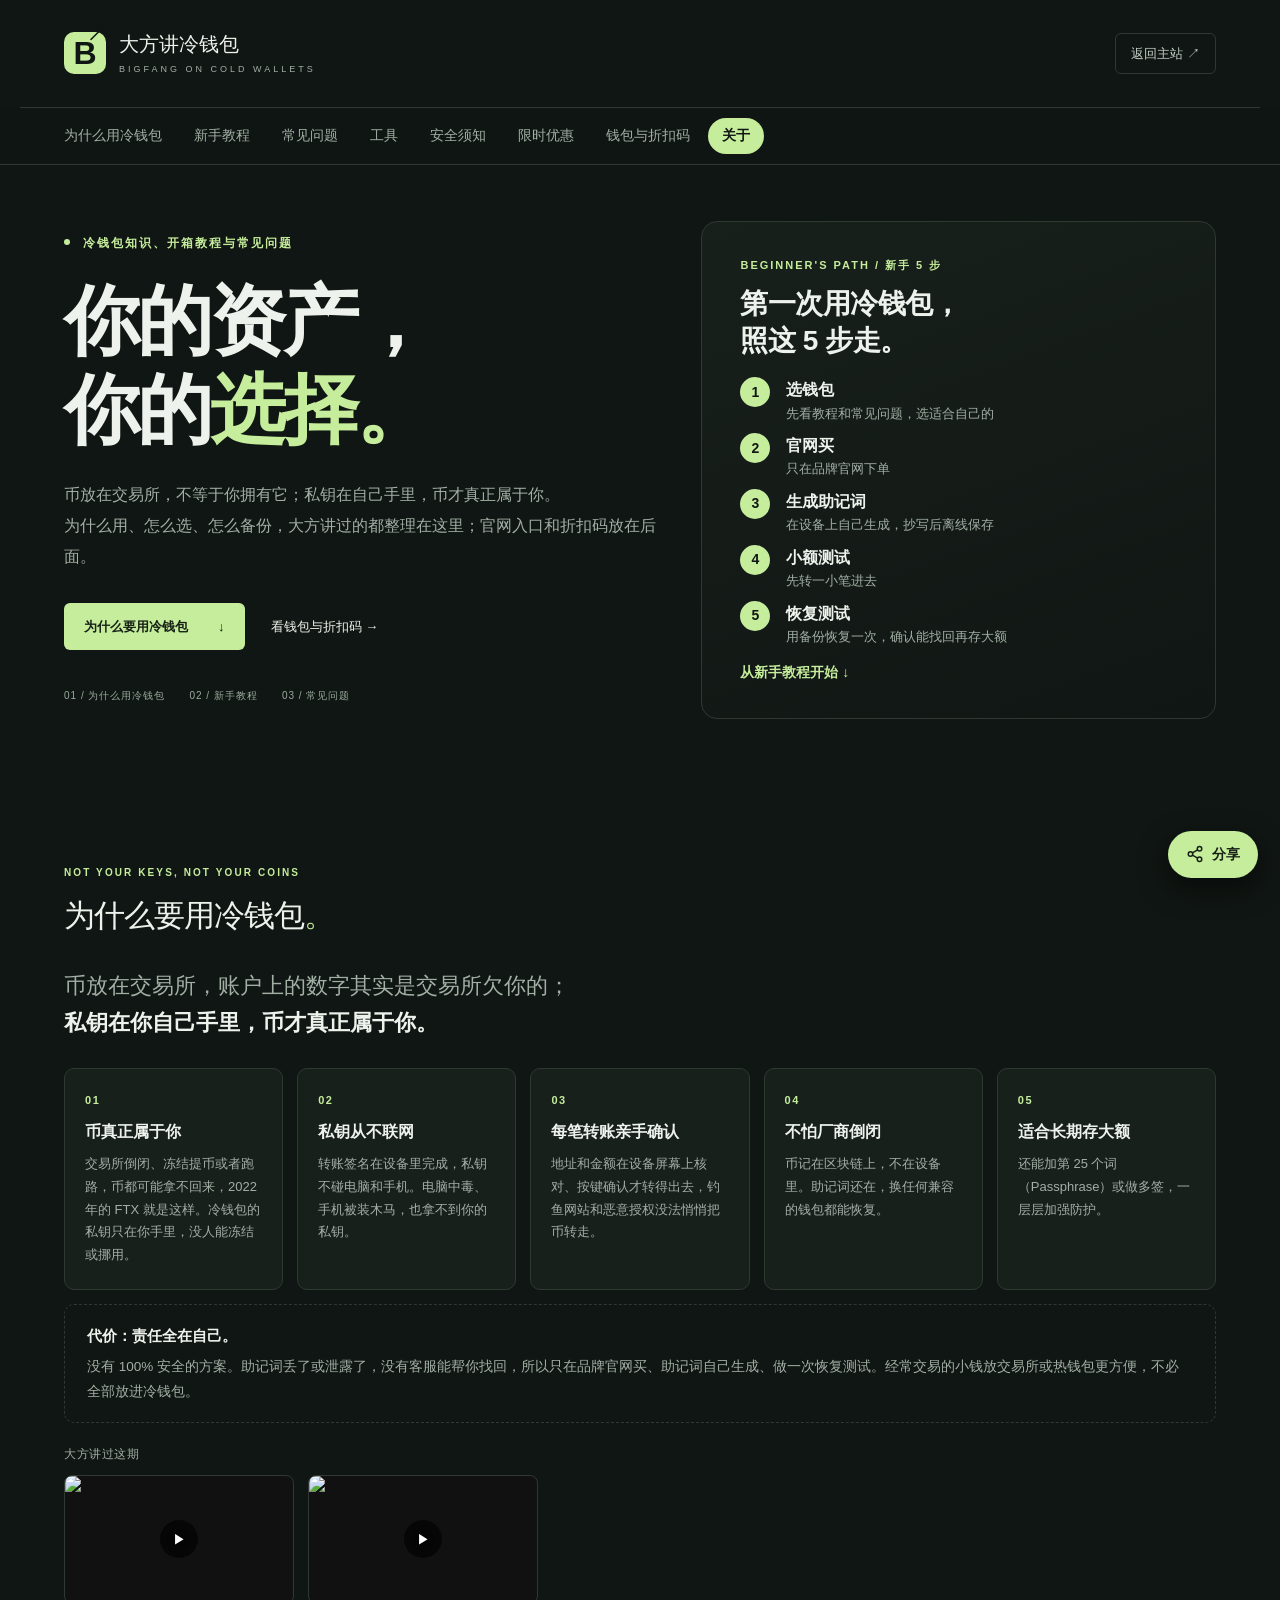
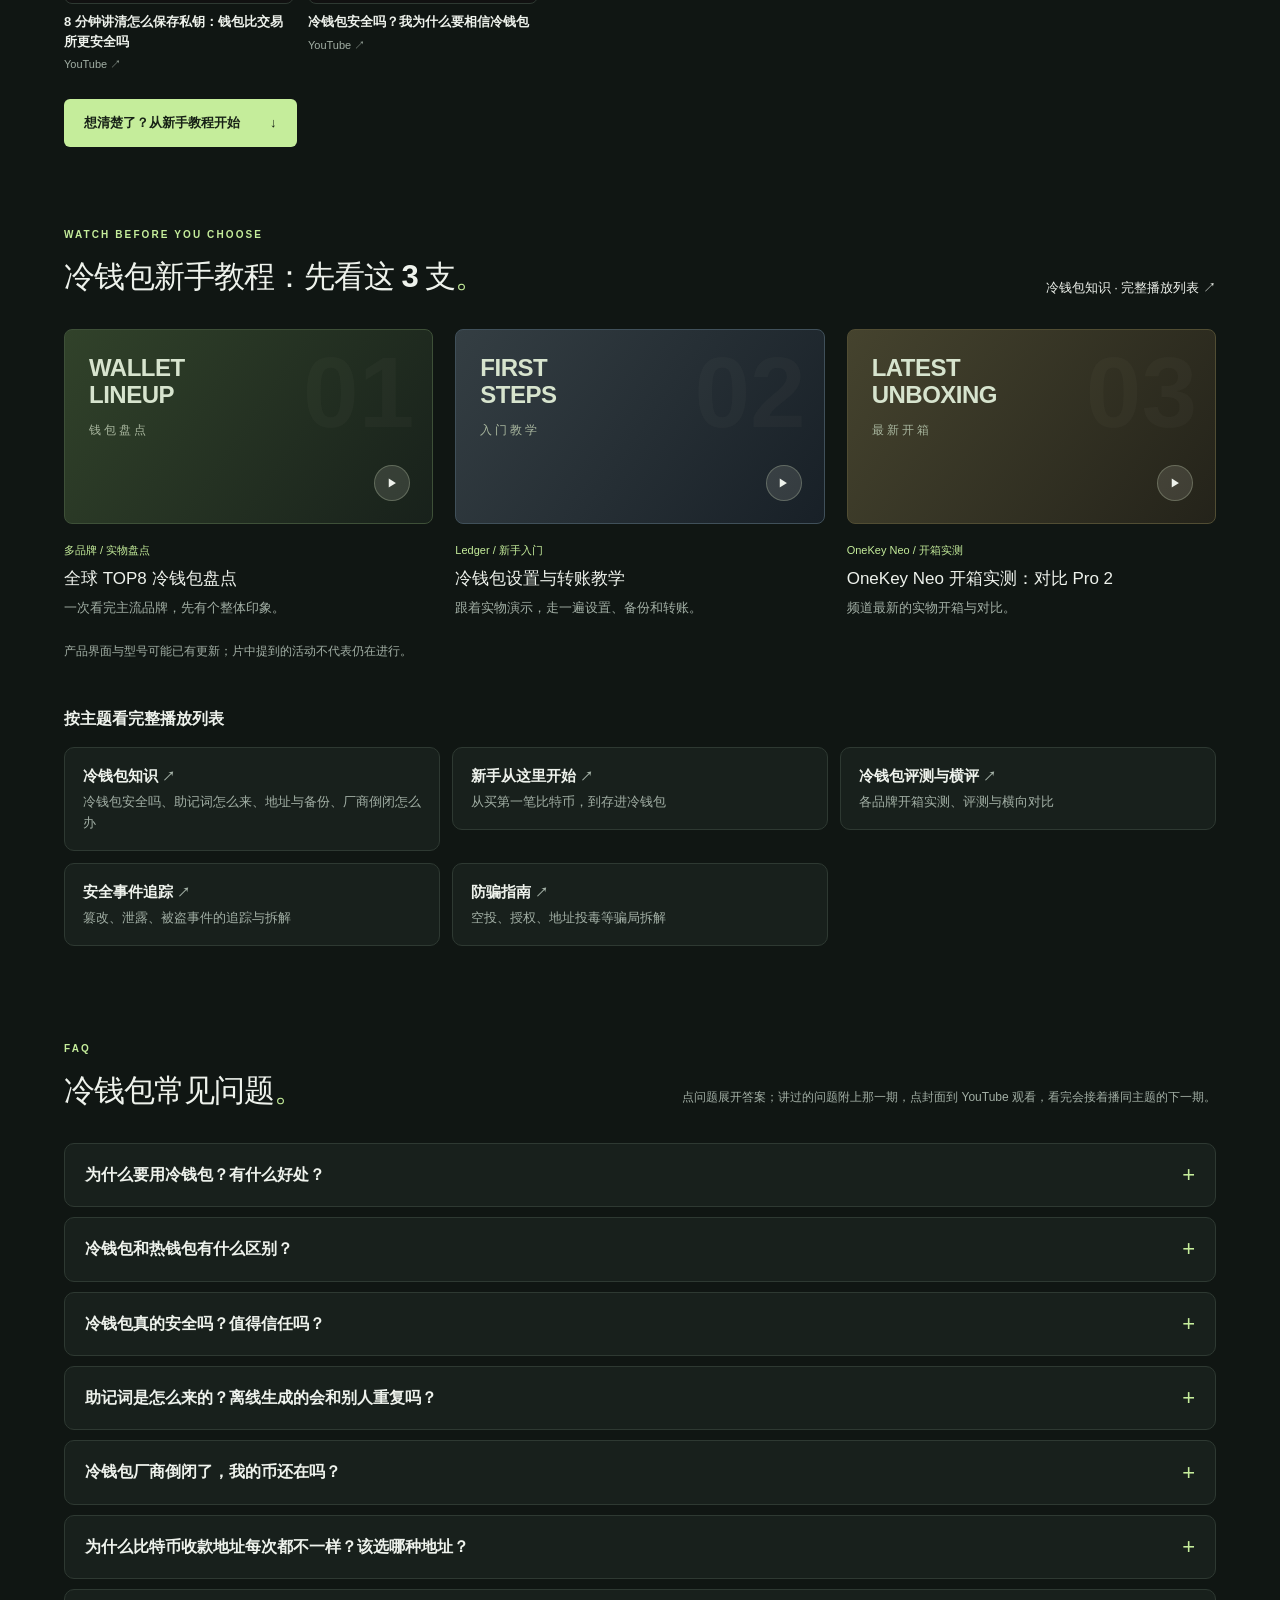
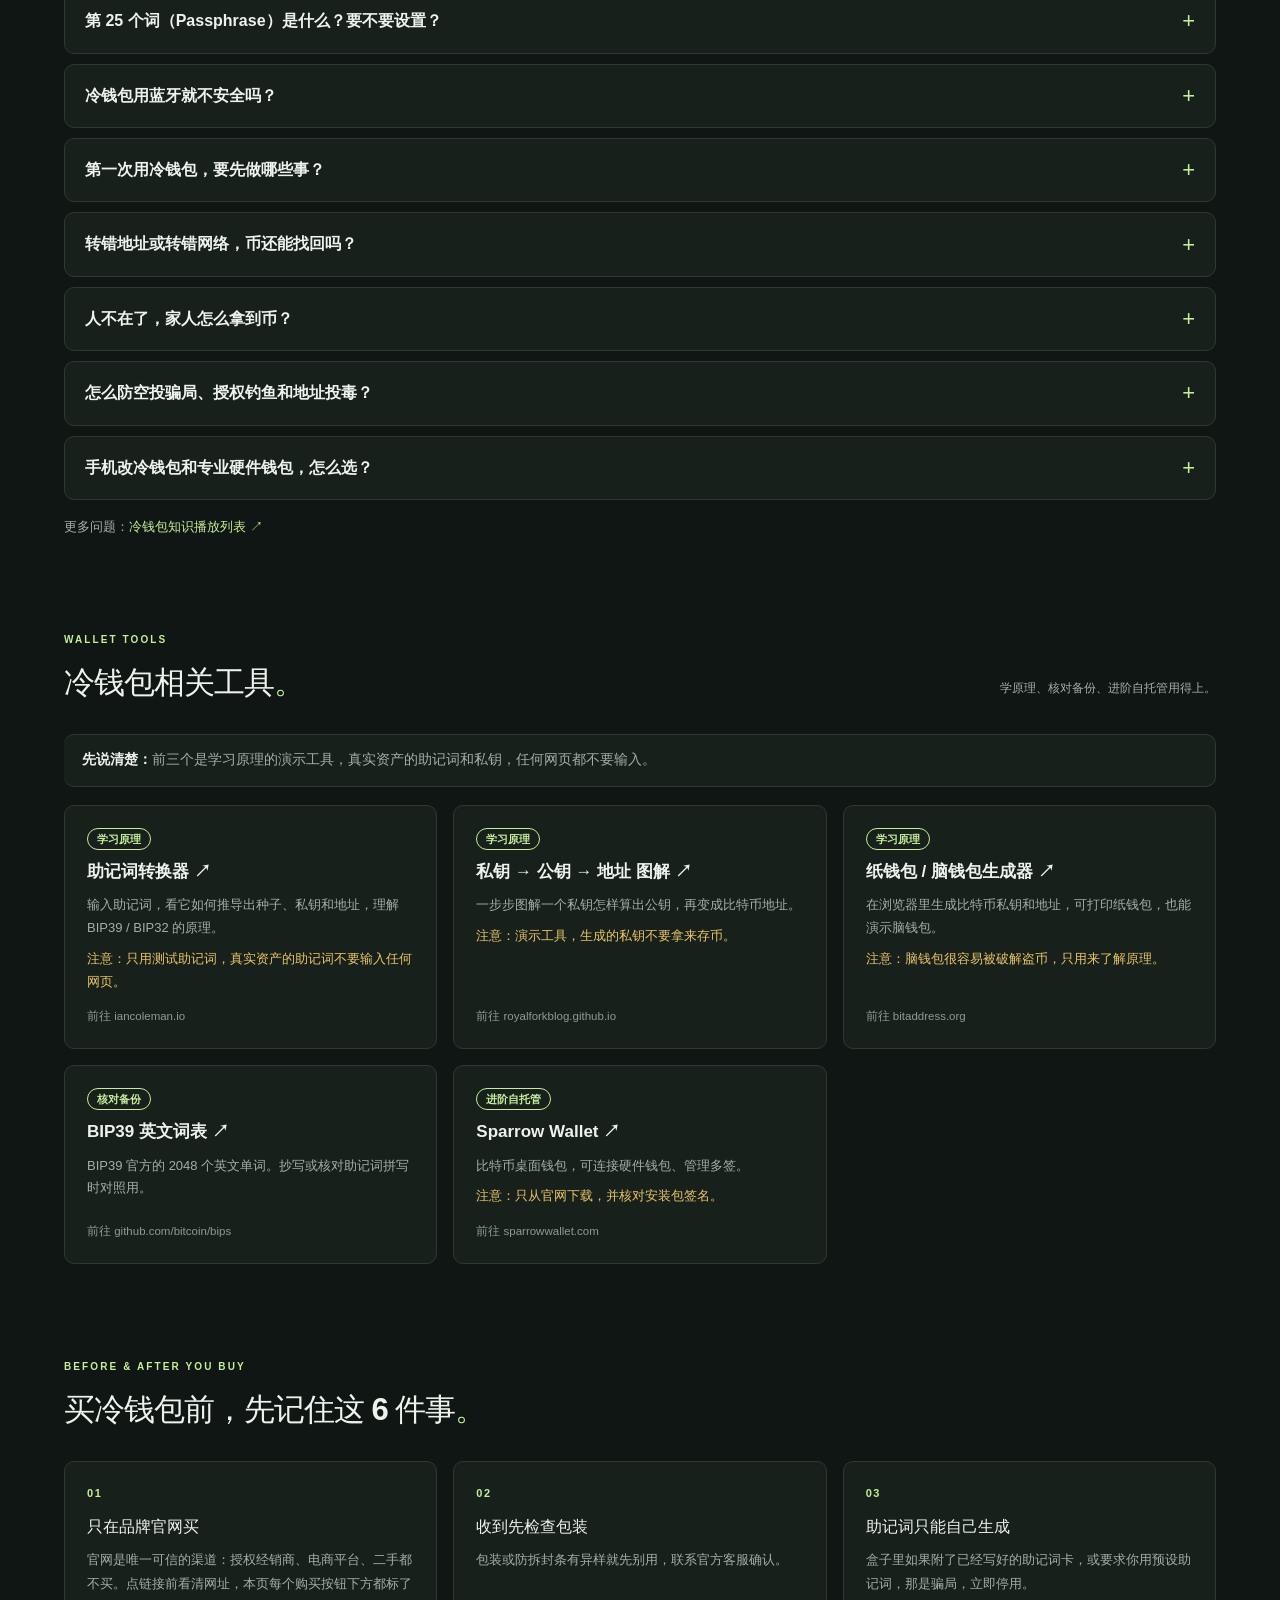
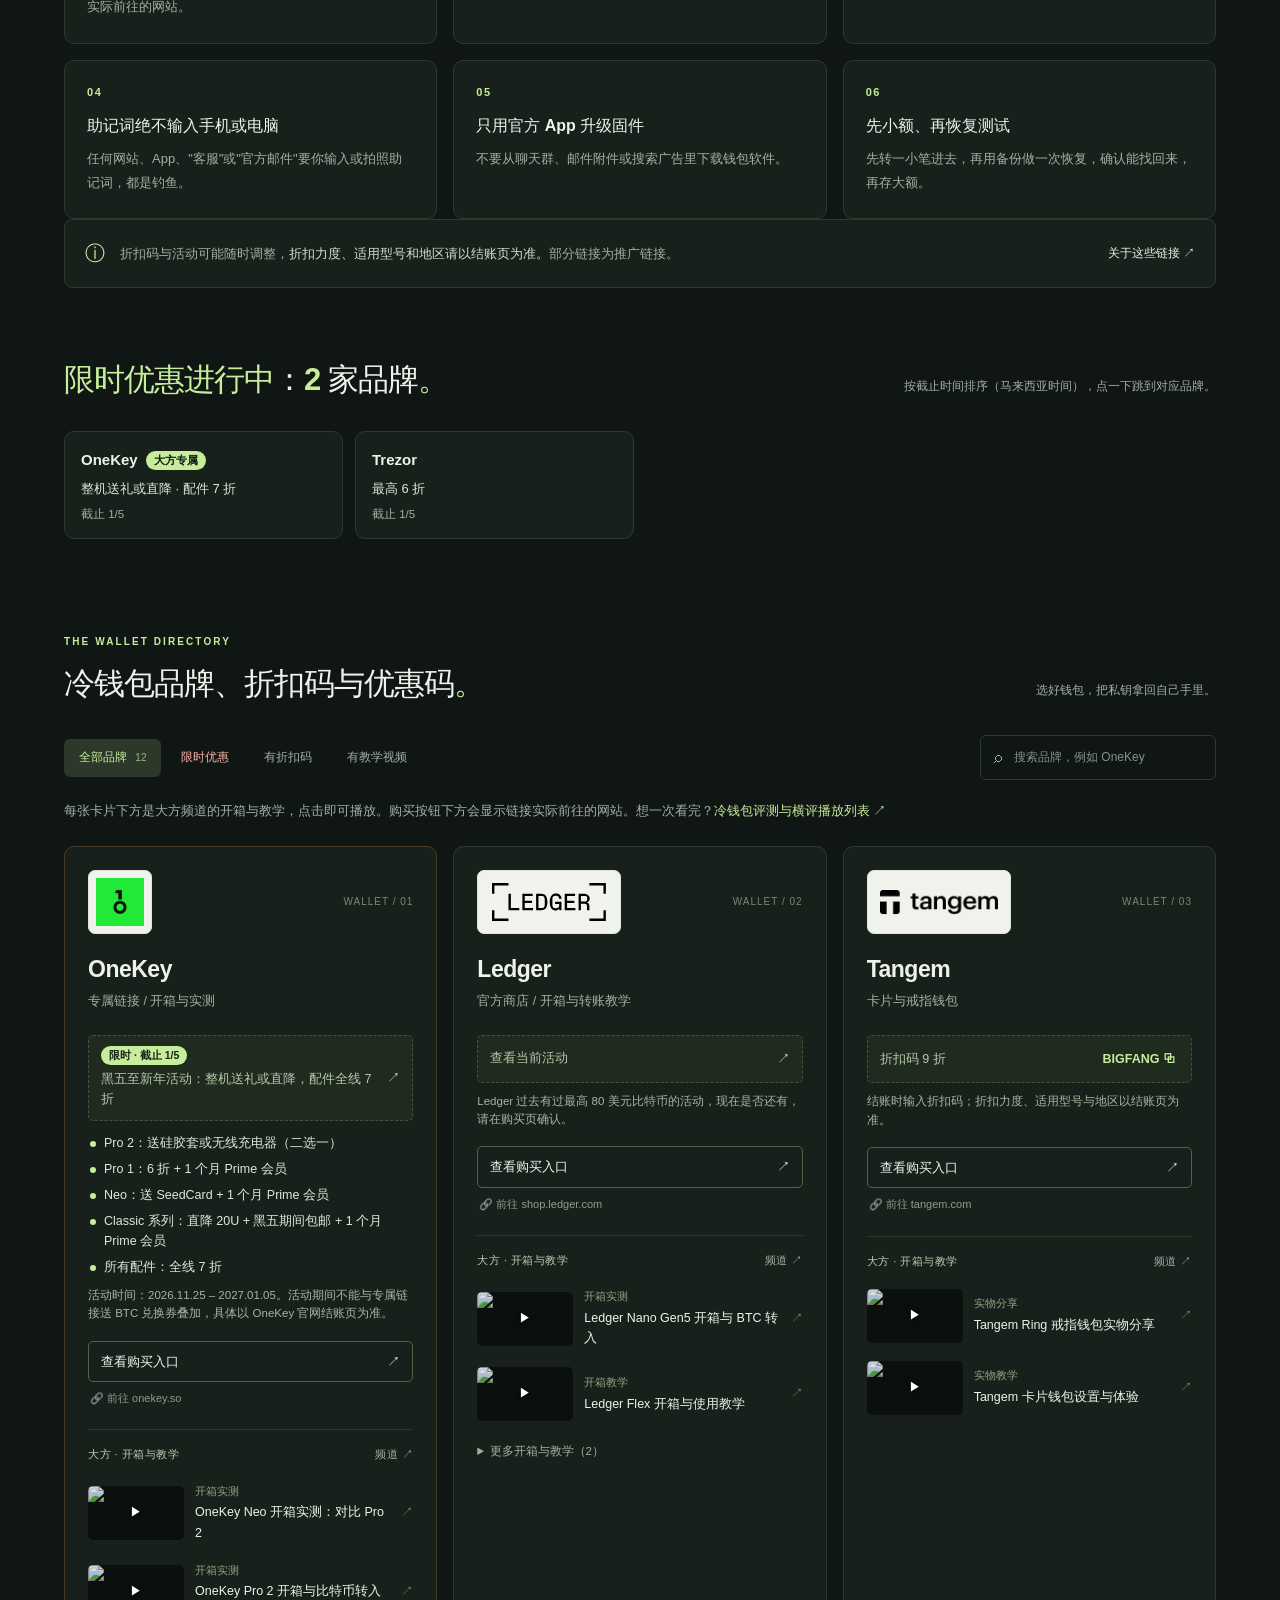
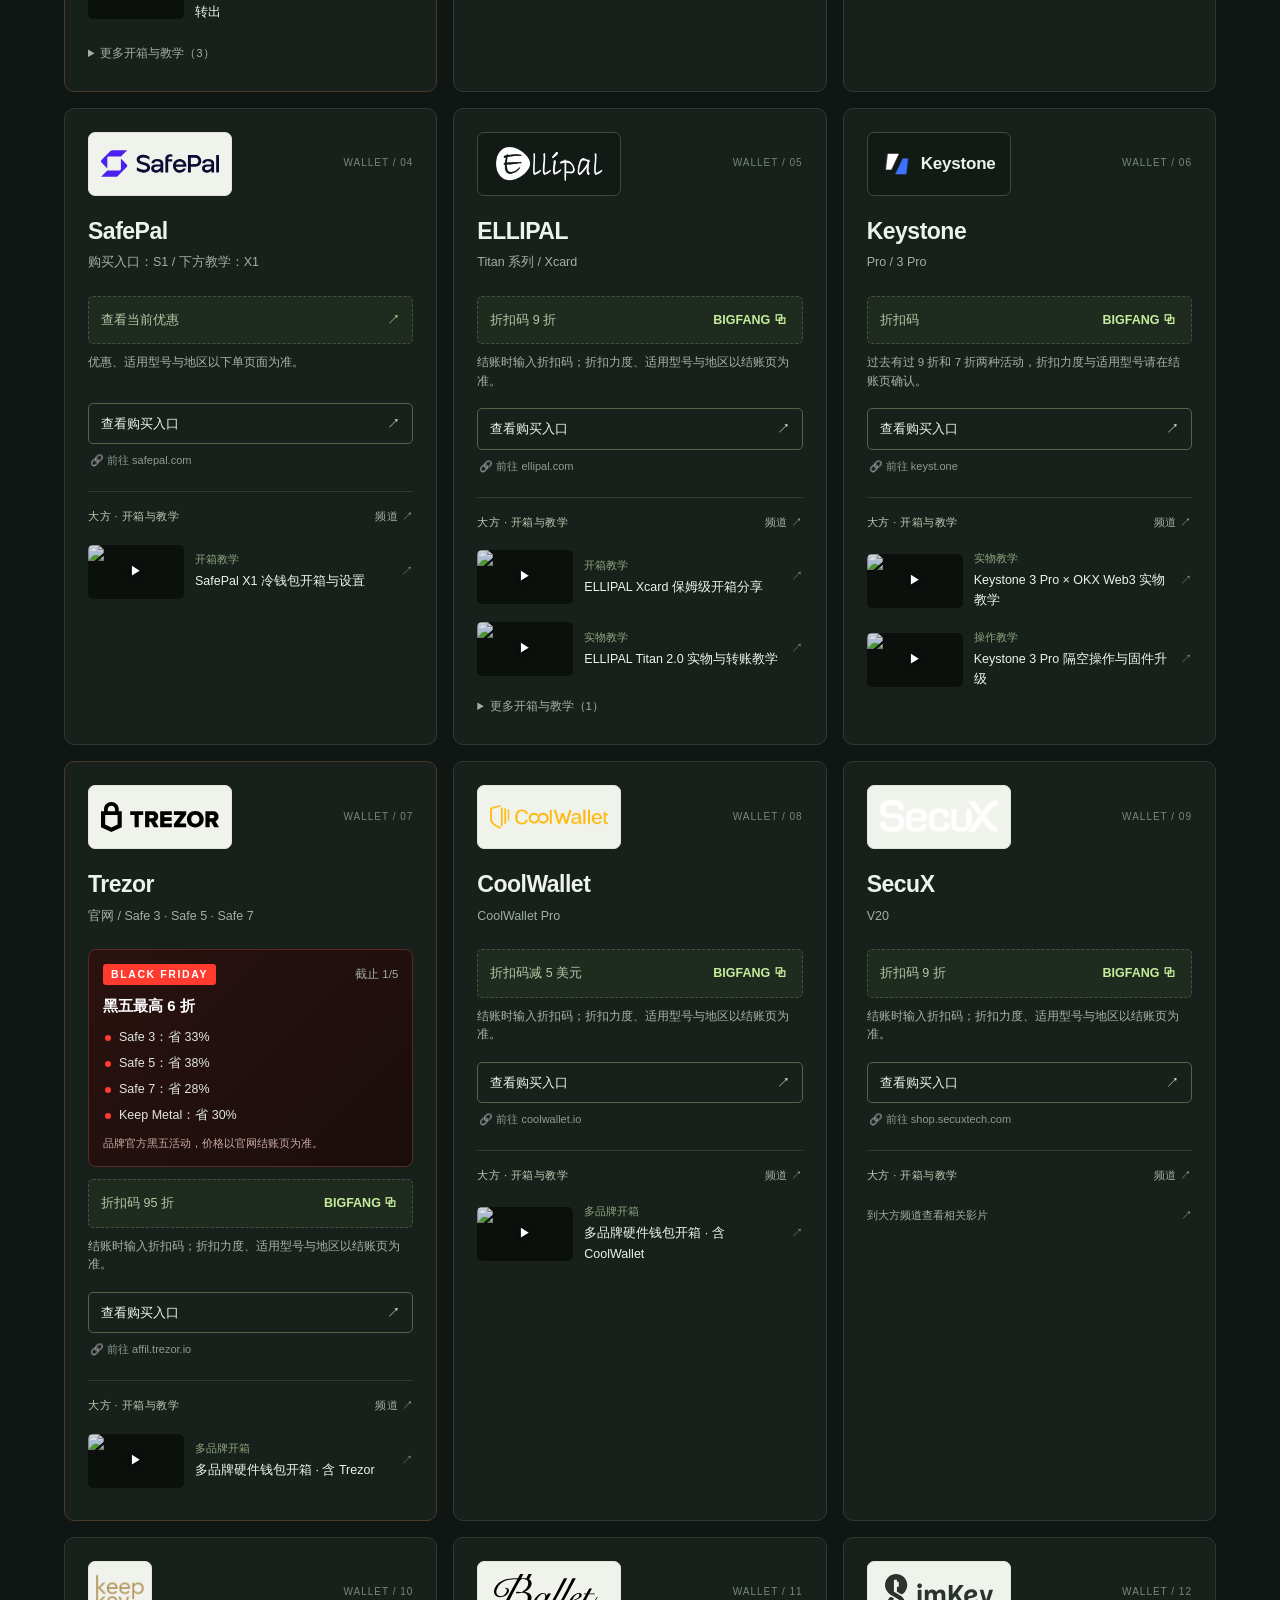
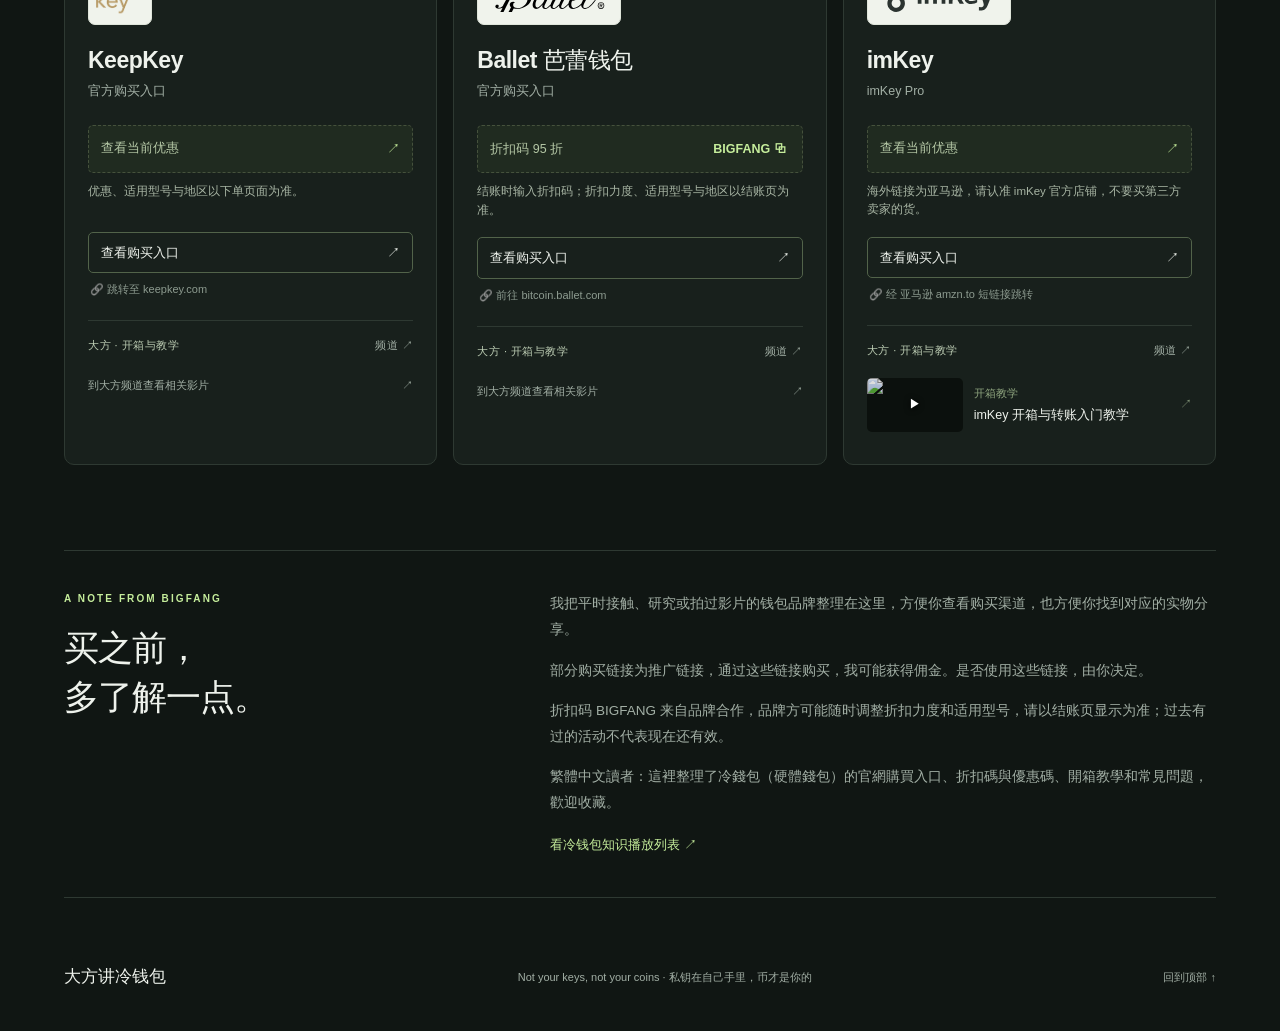
==== commit 78627769: "Fix links: current playlists, drop Youzan and duplicate bit.ly - 冷钱包知识 now PLMGpuKShgF_o; brand vide" ====
--- a/index.html
+++ b/index.html
@@ -39,15 +39,15 @@
 <nav class="section-nav" aria-label="页面板块"><div class="section-nav-inner"><a href="#why">为什么用冷钱包</a><a href="#learn">新手教程</a><a href="#faq">常见问题</a><a href="#tools">工具</a><a href="#safety">安全须知</a><a href="#deals" class="nav-deals">限时优惠</a><a href="#wallets">钱包与折扣码</a><a href="#about">关于</a></div></nav>
 <main>
 <section class="hero"><div class="hero-copy"><h1 class="eyebrow bf-eyebrow seo-h1"><span></span> 冷钱包知识、开箱教程与常见问题<i class="bf-only"> · 黑五 2026</i></h1><div class="bf-only"><p class="hero-slogan bf-title">先学会，<br>再买<br><span class="accent">冷钱包。</span></p><p class="intro">币放在交易所，不等于你拥有它；私钥在自己手里，币才真正属于你。<br>为什么用、怎么选、怎么备份，大方讲过的都整理在这里；黑五优惠放在后面。</p><div class="hero-actions"><a href="#why" class="button primary">为什么要用冷钱包 <span>↓</span></a><a href="#deals" class="text-link">看黑五优惠 <span>→</span></a></div></div><div class="normal-only"><p class="hero-slogan">你的资产，<br>你的<span class="accent">选择。</span></p><p class="intro">币放在交易所，不等于你拥有它；私钥在自己手里，币才真正属于你。<br>为什么用、怎么选、怎么备份，大方讲过的都整理在这里；官网入口和折扣码放在后面。</p><div class="hero-actions"><a href="#why" class="button primary">为什么要用冷钱包 <span>↓</span></a><a href="#wallets" class="text-link">看钱包与折扣码 <span>→</span></a></div></div><nav class="hero-note" aria-label="页面导览"><a href="#why">01 / 为什么用冷钱包</a><a href="#learn">02 / 新手教程</a><a href="#faq">03 / 常见问题</a></nav></div><div class="hero-carousel" id="hero-carousel" aria-roledescription="carousel" aria-label="首屏轮播"><div class="hc-track"><div class="hc-slide bf-only is-active" role="group" aria-roledescription="slide" aria-label="黑五 2026"><div class="bf-poster" aria-hidden="true"><span class="bf-poster-top">BLACK</span><span class="bf-poster-mid">FRIDAY</span><span class="bf-poster-year">2026 · 冷钱包</span><span class="bf-sticker">最高<b class="js-best">5 折</b></span><span class="bf-poster-foot">KEEP YOUR KEYS. SAVE YOUR SATS.</span></div></div><div class="hc-slide" role="group" aria-roledescription="slide" aria-label="新手 5 步"><div class="steps-card"><p class="steps-eyebrow">BEGINNER'S PATH / 新手 5 步</p><p class="steps-title">第一次用冷钱包，<br>照这 5 步走。</p><ol class="steps-list"><li><b>选钱包</b><span>先看教程和常见问题，选适合自己的</span></li><li><b>官网买</b><span>只在品牌官网下单</span></li><li><b>生成助记词</b><span>在设备上自己生成，抄写后离线保存</span></li><li><b>小额测试</b><span>先转一小笔进去</span></li><li><b>恢复测试</b><span>用备份恢复一次，确认能找回再存大额</span></li></ol><a class="steps-link" href="#learn">从新手教程开始 ↓</a></div></div></div><div class="hc-dots" role="tablist" aria-label="切换轮播"></div></div></section>
-<section id="why" class="why"><div class="section-heading"><div><p class="eyebrow">NOT YOUR KEYS, NOT YOUR COINS</p><h2>为什么要用冷钱包<span>。</span></h2></div></div><p class="why-lead">币放在交易所，账户上的数字其实是交易所欠你的；<br><b>私钥在你自己手里，币才真正属于你。</b></p><ol class="why-grid"><li><b>币真正属于你</b><p>交易所倒闭、冻结提币或者跑路，币都可能拿不回来，2022 年的 FTX 就是这样。冷钱包的私钥只在你手里，没人能冻结或挪用。</p></li><li><b>私钥从不联网</b><p>转账签名在设备里完成，私钥不碰电脑和手机。电脑中毒、手机被装木马，也拿不到你的私钥。</p></li><li><b>每笔转账亲手确认</b><p>地址和金额在设备屏幕上核对、按键确认才转得出去，钓鱼网站和恶意授权没法悄悄把币转走。</p></li><li><b>不怕厂商倒闭</b><p>币记在区块链上，不在设备里。助记词还在，换任何兼容的钱包都能恢复。</p></li><li><b>适合长期存大额</b><p>还能加第 25 个词（Passphrase）或做多签，一层层加强防护。</p></li></ol><div class="why-cost"><b>代价：责任全在自己。</b><p>没有 100% 安全的方案。助记词丢了或泄露了，没有客服能帮你找回，所以只在品牌官网买、助记词自己生成、做一次恢复测试。经常交易的小钱放交易所或热钱包更方便，不必全部放进冷钱包。</p></div><div class="faq-videos why-videos"><p class="faq-videos-label">大方讲过这期</p><div class="faq-video-grid"><a class="faq-video" href="https://www.youtube.com/watch?v=3MNuUjfFXos&amp;list=PL-aFVQ3QG8LQQPFO33PDawBeUutJNmn_I" target="_blank" rel="noopener noreferrer"><span class="faq-thumb"><img src="https://i.ytimg.com/vi/3MNuUjfFXos/mqdefault.jpg" alt="8 分钟讲清怎么保存私钥：钱包比交易所更安全吗" loading="lazy" width="320" height="180"><span class="mini-play" aria-hidden="true">▶</span></span><span class="faq-video-title">8 分钟讲清怎么保存私钥：钱包比交易所更安全吗</span><small>YouTube ↗</small></a><a class="faq-video" href="https://www.youtube.com/watch?v=9OUK9tDJils&amp;list=PLA3-q5uYfvIQ" target="_blank" rel="noopener noreferrer"><span class="faq-thumb"><img src="https://i.ytimg.com/vi/9OUK9tDJils/mqdefault.jpg" alt="冷钱包安全吗？我为什么要相信冷钱包" loading="lazy" width="320" height="180"><span class="mini-play" aria-hidden="true">▶</span></span><span class="faq-video-title">冷钱包安全吗？我为什么要相信冷钱包</span><small>YouTube ↗</small></a></div></div><p class="why-next"><a class="button primary" href="#learn">想清楚了？从新手教程开始 <span>↓</span></a></p></section>
-<section id="learn" class="learn-section"><div class="section-heading"><div><p class="eyebrow">WATCH BEFORE YOU CHOOSE</p><h2>冷钱包新手教程：先看这 3 支<span>。</span></h2></div><a class="text-link" href="https://www.youtube.com/playlist?list=PLA3-q5uYfvIQ" target="_blank" rel="noopener noreferrer">冷钱包知识 · 完整播放列表 ↗</a></div><div class="video-grid"><a class="video-card" href="https://www.youtube.com/watch?v=QfZkIOZvjwY&amp;list=PLMzYfSJNBKvg" target="_blank" rel="noopener noreferrer" data-video-id="QfZkIOZvjwY" data-video-list="PLMzYfSJNBKvg" data-video-title="全球 TOP8 冷钱包盘点"><div class="video-cover cover-one"><span class="play">▶</span><span class="cover-word">WALLET<br>LINEUP<span>钱包盘点</span></span><span class="video-number">01</span></div><small>多品牌 / 实物盘点</small><h3>全球 TOP8 冷钱包盘点</h3><p>一次看完主流品牌，先有个整体印象。</p></a><a class="video-card" href="https://www.youtube.com/watch?v=Voz2W9CJ3vU&amp;list=PL-aFVQ3QG8LQQPFO33PDawBeUutJNmn_I" target="_blank" rel="noopener noreferrer" data-video-id="Voz2W9CJ3vU" data-video-list="PL-aFVQ3QG8LQQPFO33PDawBeUutJNmn_I" data-video-title="Ledger 新手入门与转账教学"><div class="video-cover cover-two"><span class="play">▶</span><span class="cover-word">FIRST<br>STEPS<span>入门教学</span></span><span class="video-number">02</span></div><small>Ledger / 新手入门</small><h3>冷钱包设置与转账教学</h3><p>跟着实物演示，走一遍设置、备份和转账。</p></a><a class="video-card" href="https://www.youtube.com/watch?v=nkOuDAWk0A4&amp;list=PLMzYfSJNBKvg" target="_blank" rel="noopener noreferrer" data-video-id="nkOuDAWk0A4" data-video-list="PLMzYfSJNBKvg" data-video-title="OneKey Neo 开箱实测：对比 Pro 2"><div class="video-cover cover-three"><span class="play">▶</span><span class="cover-word">LATEST<br>UNBOXING<span>最新开箱</span></span><span class="video-number">03</span></div><small>OneKey Neo / 开箱实测</small><h3>OneKey Neo 开箱实测：对比 Pro 2</h3><p>频道最新的实物开箱与对比。</p></a></div><p class="muted video-note">产品界面与型号可能已有更新；片中提到的活动不代表仍在进行。</p><div class="playlists"><h3>按主题看完整播放列表</h3><ul class="playlist-grid"><li><a class="playlist" href="https://www.youtube.com/playlist?list=PLA3-q5uYfvIQ" target="_blank" rel="noopener noreferrer"><b>冷钱包知识 <span aria-hidden="true">↗</span></b><span>冷钱包安全吗、助记词怎么来、厂商倒闭怎么办</span></a></li><li><a class="playlist" href="https://www.youtube.com/playlist?list=PLeCMlB5wOViA" target="_blank" rel="noopener noreferrer"><b>新手从这里开始 <span aria-hidden="true">↗</span></b><span>从买第一笔比特币，到存进冷钱包</span></a></li><li><a class="playlist" href="https://www.youtube.com/playlist?list=PLMGpuKShgF_o" target="_blank" rel="noopener noreferrer"><b>冷钱包教学 <span aria-hidden="true">↗</span></b><span>助记词、地址、备份与恢复实操</span></a></li><li><a class="playlist" href="https://www.youtube.com/playlist?list=PLMzYfSJNBKvg" target="_blank" rel="noopener noreferrer"><b>硬件钱包开箱与安全 <span aria-hidden="true">↗</span></b><span>各品牌开箱实测与安全事件</span></a></li><li><a class="playlist" href="https://www.youtube.com/playlist?list=PL-aFVQ3QG8LQQPFO33PDawBeUutJNmn_I" target="_blank" rel="noopener noreferrer"><b>冷钱包评测与横评 <span aria-hidden="true">↗</span></b><span>历年评测、横向对比与访谈</span></a></li><li><a class="playlist" href="https://www.youtube.com/playlist?list=PL-aFVQ3QG8LTvqH4DzCVlObXJeBMJi5pf" target="_blank" rel="noopener noreferrer"><b>防骗指南 <span aria-hidden="true">↗</span></b><span>空投、授权、地址投毒等骗局拆解</span></a></li></ul></div></section>
-<section id="faq" class="faq"><div class="section-heading"><div><p class="eyebrow">FAQ</p><h2>冷钱包常见问题<span>。</span></h2></div><p>点问题展开答案；讲过的问题附上那一期，点封面到 YouTube 观看，看完会接着播同主题的下一期。</p></div><div class="faq-list"><details class="faq-item"><summary>为什么要用冷钱包？有什么好处？</summary><div class="faq-body"><p>把私钥从交易所和联网设备手里拿回来，由自己掌控。币放交易所，交易所出事就可能拿不回来；冷钱包的私钥只在你手里、从不联网，每笔转账都要在设备上亲手确认，厂商倒闭也能用助记词恢复。代价是责任全在自己，助记词要保管好。</p><div class="faq-videos"><p class="faq-videos-label">大方讲过这期</p><div class="faq-video-grid"><a class="faq-video" href="https://www.youtube.com/watch?v=3MNuUjfFXos&amp;list=PL-aFVQ3QG8LQQPFO33PDawBeUutJNmn_I" target="_blank" rel="noopener noreferrer"><span class="faq-thumb"><img src="https://i.ytimg.com/vi/3MNuUjfFXos/mqdefault.jpg" alt="8 分钟讲清怎么保存私钥：钱包比交易所更安全吗" loading="lazy" width="320" height="180"><span class="mini-play" aria-hidden="true">▶</span></span><span class="faq-video-title">8 分钟讲清怎么保存私钥：钱包比交易所更安全吗</span><small>YouTube ↗</small></a><a class="faq-video" href="https://www.youtube.com/watch?v=9OUK9tDJils&amp;list=PLA3-q5uYfvIQ" target="_blank" rel="noopener noreferrer"><span class="faq-thumb"><img src="https://i.ytimg.com/vi/9OUK9tDJils/mqdefault.jpg" alt="冷钱包安全吗？我为什么要相信冷钱包" loading="lazy" width="320" height="180"><span class="mini-play" aria-hidden="true">▶</span></span><span class="faq-video-title">冷钱包安全吗？我为什么要相信冷钱包</span><small>YouTube ↗</small></a></div></div></div></details><details class="faq-item"><summary>冷钱包和热钱包有什么区别？</summary><div class="faq-body"><p>区别在私钥放在哪里。热钱包的私钥在联网的手机或电脑里；冷钱包的私钥只在设备里，转账时在设备上确认、签名，私钥不会碰到联网设备。</p><div class="faq-videos"><p class="faq-videos-label">大方讲过这期</p><div class="faq-video-grid"><a class="faq-video" href="https://www.youtube.com/watch?v=7xBCqHaApb4&amp;list=PLA3-q5uYfvIQ" target="_blank" rel="noopener noreferrer"><span class="faq-thumb"><img src="https://i.ytimg.com/vi/7xBCqHaApb4/mqdefault.jpg" alt="冷钱包热钱包的区别" loading="lazy" width="320" height="180"><span class="mini-play" aria-hidden="true">▶</span></span><span class="faq-video-title">冷钱包热钱包的区别</span><small>YouTube ↗</small></a><a class="faq-video" href="https://www.youtube.com/watch?v=3MNuUjfFXos&amp;list=PL-aFVQ3QG8LQQPFO33PDawBeUutJNmn_I" target="_blank" rel="noopener noreferrer"><span class="faq-thumb"><img src="https://i.ytimg.com/vi/3MNuUjfFXos/mqdefault.jpg" alt="8 分钟讲清怎么保存私钥" loading="lazy" width="320" height="180"><span class="mini-play" aria-hidden="true">▶</span></span><span class="faq-video-title">8 分钟讲清怎么保存私钥</span><small>YouTube ↗</small></a></div></div></div></details><details class="faq-item"><summary>冷钱包真的安全吗？值得信任吗？</summary><div class="faq-body"><p>没有 100% 安全的方案。冷钱包解决的是私钥不联网，风险还在：买到被动过手脚的设备、厂商作恶、自己的备份没保管好。所以只在品牌官网买、助记词自己生成、做一次恢复测试。</p><div class="faq-videos"><p class="faq-videos-label">大方讲过这期</p><div class="faq-video-grid"><a class="faq-video" href="https://www.youtube.com/watch?v=9OUK9tDJils&amp;list=PLA3-q5uYfvIQ" target="_blank" rel="noopener noreferrer"><span class="faq-thumb"><img src="https://i.ytimg.com/vi/9OUK9tDJils/mqdefault.jpg" alt="冷钱包安全吗？我为什么要相信冷钱包" loading="lazy" width="320" height="180"><span class="mini-play" aria-hidden="true">▶</span></span><span class="faq-video-title">冷钱包安全吗？我为什么要相信冷钱包</span><small>YouTube ↗</small></a><a class="faq-video" href="https://www.youtube.com/watch?v=S_YcwtXR2LM&amp;list=PLA3-q5uYfvIQ" target="_blank" rel="noopener noreferrer"><span class="faq-thumb"><img src="https://i.ytimg.com/vi/S_YcwtXR2LM/mqdefault.jpg" alt="冷钱包作恶？该怎么办" loading="lazy" width="320" height="180"><span class="mini-play" aria-hidden="true">▶</span></span><span class="faq-video-title">冷钱包作恶？该怎么办</span><small>YouTube ↗</small></a></div></div></div></details><details class="faq-item"><summary>助记词是怎么来的？离线生成的会和别人重复吗？</summary><div class="faq-body"><p>助记词由设备里的随机数生成，再按 BIP39 标准对应到 2048 个单词里。12 个词就有 2 的 128 次方种组合，和别人撞上的概率可以忽略。</p><div class="faq-videos"><p class="faq-videos-label">大方讲过这期</p><div class="faq-video-grid"><a class="faq-video" href="https://www.youtube.com/watch?v=zvW3OlCFtTU&amp;list=PLA3-q5uYfvIQ" target="_blank" rel="noopener noreferrer"><span class="faq-thumb"><img src="https://i.ytimg.com/vi/zvW3OlCFtTU/mqdefault.jpg" alt="助记词怎么来的？真的安全吗" loading="lazy" width="320" height="180"><span class="mini-play" aria-hidden="true">▶</span></span><span class="faq-video-title">助记词怎么来的？真的安全吗</span><small>YouTube ↗</small></a><a class="faq-video" href="https://www.youtube.com/watch?v=kzZUPWEqRSk&amp;list=PLA3-q5uYfvIQ" target="_blank" rel="noopener noreferrer"><span class="faq-thumb"><img src="https://i.ytimg.com/vi/kzZUPWEqRSk/mqdefault.jpg" alt="离线生成的助记词会重复吗" loading="lazy" width="320" height="180"><span class="mini-play" aria-hidden="true">▶</span></span><span class="faq-video-title">离线生成的助记词会重复吗</span><small>YouTube ↗</small></a><a class="faq-video" href="https://www.youtube.com/watch?v=7djKM7XVy8E&amp;list=PLMGpuKShgF_o" target="_blank" rel="noopener noreferrer"><span class="faq-thumb"><img src="https://i.ytimg.com/vi/7djKM7XVy8E/mqdefault.jpg" alt="助记词、私钥、公钥、地址生成原理" loading="lazy" width="320" height="180"><span class="mini-play" aria-hidden="true">▶</span></span><span class="faq-video-title">助记词、私钥、公钥、地址生成原理</span><small>YouTube ↗</small></a></div></div></div></details><details class="faq-item"><summary>冷钱包厂商倒闭了，我的币还在吗？</summary><div class="faq-body"><p>在。币记录在区块链上，不在设备或厂商那里。只要助记词还在，就能导入其他支持同样标准的钱包恢复。前提是你保管好助记词，有设置第 25 个词的也要一起保管好。</p><div class="faq-videos"><p class="faq-videos-label">大方讲过这期</p><div class="faq-video-grid"><a class="faq-video" href="https://www.youtube.com/watch?v=dPrSmHeDRXg&amp;list=PL-aFVQ3QG8LQQPFO33PDawBeUutJNmn_I" target="_blank" rel="noopener noreferrer"><span class="faq-thumb"><img src="https://i.ytimg.com/vi/dPrSmHeDRXg/mqdefault.jpg" alt="Ledger 坏了、倒闭了，币就没了吗" loading="lazy" width="320" height="180"><span class="mini-play" aria-hidden="true">▶</span></span><span class="faq-video-title">Ledger 坏了、倒闭了，币就没了吗</span><small>YouTube ↗</small></a><a class="faq-video" href="https://www.youtube.com/watch?v=NWfO80ZLGyk&amp;list=PLA3-q5uYfvIQ" target="_blank" rel="noopener noreferrer"><span class="faq-thumb"><img src="https://i.ytimg.com/vi/NWfO80ZLGyk/mqdefault.jpg" alt="Ledger 倒闭了，ADA 也能找回" loading="lazy" width="320" height="180"><span class="mini-play" aria-hidden="true">▶</span></span><span class="faq-video-title">Ledger 倒闭了，ADA 也能找回</span><small>YouTube ↗</small></a><a class="faq-video" href="https://www.youtube.com/watch?v=92ISBXmEfMg&amp;list=PLA3-q5uYfvIQ" target="_blank" rel="noopener noreferrer"><span class="faq-thumb"><img src="https://i.ytimg.com/vi/92ISBXmEfMg/mqdefault.jpg" alt="Ledger 25 词导入 OneKey" loading="lazy" width="320" height="180"><span class="mini-play" aria-hidden="true">▶</span></span><span class="faq-video-title">Ledger 25 词导入 OneKey</span><small>YouTube ↗</small></a></div></div></div></details><details class="faq-item"><summary>为什么比特币收款地址每次都不一样？该选哪种地址？</summary><div class="faq-body"><p>冷钱包每次收款会给一个新地址，是为了保护隐私，以前的地址照样能用，都属于同一个钱包。地址开头 bc1q、bc1p、3、1 是不同格式，日常用 bc1q 一般就可以。</p><div class="faq-videos"><p class="faq-videos-label">大方讲过这期</p><div class="faq-video-grid"><a class="faq-video" href="https://www.youtube.com/watch?v=Bfq-Abt6_DE&amp;list=PLA3-q5uYfvIQ" target="_blank" rel="noopener noreferrer"><span class="faq-thumb"><img src="https://i.ytimg.com/vi/Bfq-Abt6_DE/mqdefault.jpg" alt="地址为啥一直变、UTXO 是什么、4 种地址怎么选" loading="lazy" width="320" height="180"><span class="mini-play" aria-hidden="true">▶</span></span><span class="faq-video-title">地址为啥一直变、UTXO 是什么、4 种地址怎么选</span><small>YouTube ↗</small></a><a class="faq-video" href="https://www.youtube.com/watch?v=PSBl2Am27o0&amp;list=PLA3-q5uYfvIQ" target="_blank" rel="noopener noreferrer"><span class="faq-thumb"><img src="https://i.ytimg.com/vi/PSBl2Am27o0/mqdefault.jpg" alt="比特币地址为什么每次都不一样" loading="lazy" width="320" height="180"><span class="mini-play" aria-hidden="true">▶</span></span><span class="faq-video-title">比特币地址为什么每次都不一样</span><small>YouTube ↗</small></a></div></div></div></details><details class="faq-item"><summary>第 25 个词（Passphrase）是什么？要不要设置？</summary><div class="faq-body"><p>它是在助记词之外再加的一个密码，同一组助记词配上不同的 Passphrase，会得到完全不同的钱包。安全性更高，但忘了就永远找不回，设置前想清楚怎么备份。</p><div class="faq-videos"><p class="faq-videos-label">大方讲过这期</p><div class="faq-video-grid"><a class="faq-video" href="https://www.youtube.com/watch?v=jCgOyh18f5Q&amp;list=PLA3-q5uYfvIQ" target="_blank" rel="noopener noreferrer"><span class="faq-thumb"><img src="https://i.ytimg.com/vi/jCgOyh18f5Q/mqdefault.jpg" alt="Ledger Passphrase 第 25 个词怎么用" loading="lazy" width="320" height="180"><span class="mini-play" aria-hidden="true">▶</span></span><span class="faq-video-title">Ledger Passphrase 第 25 个词怎么用</span><small>YouTube ↗</small></a></div></div></div></details><details class="faq-item"><summary>冷钱包用蓝牙就不安全吗？</summary><div class="faq-body"><p>蓝牙传的是待签名的交易和签好的结果，私钥不会离开设备。如果还是在意，可以选用二维码传输、完全不连线的 Air-gap 机型。</p><div class="faq-videos"><p class="faq-videos-label">大方讲过这期</p><div class="faq-video-grid"><a class="faq-video" href="https://www.youtube.com/watch?v=DTAjohYJq9o&amp;list=PLA3-q5uYfvIQ" target="_blank" rel="noopener noreferrer"><span class="faq-thumb"><img src="https://i.ytimg.com/vi/DTAjohYJq9o/mqdefault.jpg" alt="冷钱包用蓝牙就不安全吗" loading="lazy" width="320" height="180"><span class="mini-play" aria-hidden="true">▶</span></span><span class="faq-video-title">冷钱包用蓝牙就不安全吗</span><small>YouTube ↗</small></a><a class="faq-video" href="https://www.youtube.com/watch?v=dcz2KaNy4bk&amp;list=PLMGpuKShgF_o" target="_blank" rel="noopener noreferrer"><span class="faq-thumb"><img src="https://i.ytimg.com/vi/dcz2KaNy4bk/mqdefault.jpg" alt="OneKey Pro Air-gap 模式详解" loading="lazy" width="320" height="180"><span class="mini-play" aria-hidden="true">▶</span></span><span class="faq-video-title">OneKey Pro Air-gap 模式详解</span><small>YouTube ↗</small></a></div></div></div></details><details class="faq-item"><summary>第一次用冷钱包，要先做哪些事？</summary><div class="faq-body"><p>从品牌官网买，收到先检查包装；助记词在设备上自己生成，抄在纸或钢板上离线保存；先转一小笔，用备份做一次恢复测试，确认能找回再存大额；固件只用官方 App 升级。</p><div class="faq-videos"><p class="faq-videos-label">大方讲过这期</p><div class="faq-video-grid"><a class="faq-video" href="https://www.youtube.com/watch?v=DZMwxXVK7a8&amp;list=PLA3-q5uYfvIQ" target="_blank" rel="noopener noreferrer"><span class="faq-thumb"><img src="https://i.ytimg.com/vi/DZMwxXVK7a8/mqdefault.jpg" alt="初次使用冷钱包必须做的四件事" loading="lazy" width="320" height="180"><span class="mini-play" aria-hidden="true">▶</span></span><span class="faq-video-title">初次使用冷钱包必须做的四件事</span><small>YouTube ↗</small></a><a class="faq-video" href="https://www.youtube.com/watch?v=He9da7DQGKw&amp;list=PLA3-q5uYfvIQ" target="_blank" rel="noopener noreferrer"><span class="faq-thumb"><img src="https://i.ytimg.com/vi/He9da7DQGKw/mqdefault.jpg" alt="冷钱包真的能离线生成助记词吗" loading="lazy" width="320" height="180"><span class="mini-play" aria-hidden="true">▶</span></span><span class="faq-video-title">冷钱包真的能离线生成助记词吗</span><small>YouTube ↗</small></a></div></div></div></details><details class="faq-item"><summary>转错地址或转错网络，币还能找回吗？</summary><div class="faq-body"><p>要看转到了哪里。转到自己钱包里另一条链的地址，通常可以用同一组助记词在别的钱包里找回；转到别人的地址或不存在的地址，基本找不回。转账前先小额测试，并核对地址开头和结尾。</p><div class="faq-videos"><p class="faq-videos-label">大方讲过这期</p><div class="faq-video-grid"><a class="faq-video" href="https://www.youtube.com/watch?v=-lfKWw-WmmI&amp;list=PLA3-q5uYfvIQ" target="_blank" rel="noopener noreferrer"><span class="faq-thumb"><img src="https://i.ytimg.com/vi/-lfKWw-WmmI/mqdefault.jpg" alt="狗狗币转入 Ledger 转错地址，能找回吗" loading="lazy" width="320" height="180"><span class="mini-play" aria-hidden="true">▶</span></span><span class="faq-video-title">狗狗币转入 Ledger 转错地址，能找回吗</span><small>YouTube ↗</small></a></div></div></div></details><details class="faq-item"><summary>人不在了，家人怎么拿到币？</summary><div class="faq-body"><p>提前想好继承：让家人知道有这笔资产、备份大概放在哪里、怎么恢复、可以找谁帮忙，但不要把助记词明文交出去。</p><div class="faq-videos"><p class="faq-videos-label">大方讲过这期</p><div class="faq-video-grid"><a class="faq-video" href="https://www.youtube.com/watch?v=vYVev_WO5_I&amp;list=PLMGpuKShgF_o" target="_blank" rel="noopener noreferrer"><span class="faq-thumb"><img src="https://i.ytimg.com/vi/vYVev_WO5_I/mqdefault.jpg" alt="人没了币还在，囤币党该给家人看的影片" loading="lazy" width="320" height="180"><span class="mini-play" aria-hidden="true">▶</span></span><span class="faq-video-title">人没了币还在，囤币党该给家人看的影片</span><small>YouTube ↗</small></a></div></div></div></details><details class="faq-item"><summary>怎么防空投骗局、授权钓鱼和地址投毒？</summary><div class="faq-body"><p>不点来路不明的空投链接，不在陌生网站签名授权，转账前完整核对地址，不要从转账记录里复制地址。冷钱包上签名前，看清楚设备屏幕上显示的内容。</p><div class="faq-videos"><p class="faq-videos-label">大方讲过这期</p><div class="faq-video-grid"><a class="faq-video" href="https://www.youtube.com/watch?v=EdJeosAe-sY&amp;list=PL-aFVQ3QG8LTvqH4DzCVlObXJeBMJi5pf" target="_blank" rel="noopener noreferrer"><span class="faq-thumb"><img src="https://i.ytimg.com/vi/EdJeosAe-sY/mqdefault.jpg" alt="什么是地址投毒？老手为什么也会中招" loading="lazy" width="320" height="180"><span class="mini-play" aria-hidden="true">▶</span></span><span class="faq-video-title">什么是地址投毒？老手为什么也会中招</span><small>YouTube ↗</small></a><a class="faq-video" href="https://www.youtube.com/watch?v=EymlJ6KYQwU&amp;list=PL-aFVQ3QG8LTvqH4DzCVlObXJeBMJi5pf" target="_blank" rel="noopener noreferrer"><span class="faq-thumb"><img src="https://i.ytimg.com/vi/EymlJ6KYQwU/mqdefault.jpg" alt="小狐狸钱包常见的三种授权骗局" loading="lazy" width="320" height="180"><span class="mini-play" aria-hidden="true">▶</span></span><span class="faq-video-title">小狐狸钱包常见的三种授权骗局</span><small>YouTube ↗</small></a><a class="faq-video" href="https://www.youtube.com/watch?v=S7HhsNpc6hE&amp;list=PL-aFVQ3QG8LTvqH4DzCVlObXJeBMJi5pf" target="_blank" rel="noopener noreferrer"><span class="faq-thumb"><img src="https://i.ytimg.com/vi/S7HhsNpc6hE/mqdefault.jpg" alt="老司机翻车：中招空投骗局全记录" loading="lazy" width="320" height="180"><span class="mini-play" aria-hidden="true">▶</span></span><span class="faq-video-title">老司机翻车：中招空投骗局全记录</span><small>YouTube ↗</small></a></div></div></div></details><details class="faq-item"><summary>手机改冷钱包和专业硬件钱包，怎么选？</summary><div class="faq-body"><p>专业硬件钱包有安全芯片、功能单一，被攻击的面更小，适合存大额。旧手机改成冷钱包可以用来学习原理，但要彻底断网、恢复出厂，长期存大额不建议。</p><div class="faq-videos"><p class="faq-videos-label">大方讲过这期</p><div class="faq-video-grid"><a class="faq-video" href="https://www.youtube.com/watch?v=9i9rfVvgXtk&amp;list=PLMzYfSJNBKvg" target="_blank" rel="noopener noreferrer"><span class="faq-thumb"><img src="https://i.ytimg.com/vi/9i9rfVvgXtk/mqdefault.jpg" alt="手机冷钱包 vs 专业硬件钱包：10 个问题帮你选" loading="lazy" width="320" height="180"><span class="mini-play" aria-hidden="true">▶</span></span><span class="faq-video-title">手机冷钱包 vs 专业硬件钱包：10 个问题帮你选</span><small>YouTube ↗</small></a><a class="faq-video" href="https://www.youtube.com/watch?v=MkqgQA6lcII&amp;list=PL-aFVQ3QG8LQQPFO33PDawBeUutJNmn_I" target="_blank" rel="noopener noreferrer"><span class="faq-thumb"><img src="https://i.ytimg.com/vi/MkqgQA6lcII/mqdefault.jpg" alt="用旧手机免费做一个冷钱包" loading="lazy" width="320" height="180"><span class="mini-play" aria-hidden="true">▶</span></span><span class="faq-video-title">用旧手机免费做一个冷钱包</span><small>YouTube ↗</small></a></div></div></div></details></div><p class="faq-more">更多问题：<a href="https://www.youtube.com/playlist?list=PLA3-q5uYfvIQ" target="_blank" rel="noopener noreferrer">冷钱包知识播放列表 ↗</a></p></section>
+<section id="why" class="why"><div class="section-heading"><div><p class="eyebrow">NOT YOUR KEYS, NOT YOUR COINS</p><h2>为什么要用冷钱包<span>。</span></h2></div></div><p class="why-lead">币放在交易所，账户上的数字其实是交易所欠你的；<br><b>私钥在你自己手里，币才真正属于你。</b></p><ol class="why-grid"><li><b>币真正属于你</b><p>交易所倒闭、冻结提币或者跑路，币都可能拿不回来，2022 年的 FTX 就是这样。冷钱包的私钥只在你手里，没人能冻结或挪用。</p></li><li><b>私钥从不联网</b><p>转账签名在设备里完成，私钥不碰电脑和手机。电脑中毒、手机被装木马，也拿不到你的私钥。</p></li><li><b>每笔转账亲手确认</b><p>地址和金额在设备屏幕上核对、按键确认才转得出去，钓鱼网站和恶意授权没法悄悄把币转走。</p></li><li><b>不怕厂商倒闭</b><p>币记在区块链上，不在设备里。助记词还在，换任何兼容的钱包都能恢复。</p></li><li><b>适合长期存大额</b><p>还能加第 25 个词（Passphrase）或做多签，一层层加强防护。</p></li></ol><div class="why-cost"><b>代价：责任全在自己。</b><p>没有 100% 安全的方案。助记词丢了或泄露了，没有客服能帮你找回，所以只在品牌官网买、助记词自己生成、做一次恢复测试。经常交易的小钱放交易所或热钱包更方便，不必全部放进冷钱包。</p></div><div class="faq-videos why-videos"><p class="faq-videos-label">大方讲过这期</p><div class="faq-video-grid"><a class="faq-video" href="https://www.youtube.com/watch?v=3MNuUjfFXos&amp;list=PL-aFVQ3QG8LQQPFO33PDawBeUutJNmn_I" target="_blank" rel="noopener noreferrer"><span class="faq-thumb"><img src="https://i.ytimg.com/vi/3MNuUjfFXos/mqdefault.jpg" alt="8 分钟讲清怎么保存私钥：钱包比交易所更安全吗" loading="lazy" width="320" height="180"><span class="mini-play" aria-hidden="true">▶</span></span><span class="faq-video-title">8 分钟讲清怎么保存私钥：钱包比交易所更安全吗</span><small>YouTube ↗</small></a><a class="faq-video" href="https://www.youtube.com/watch?v=9OUK9tDJils&amp;list=PLMGpuKShgF_o" target="_blank" rel="noopener noreferrer"><span class="faq-thumb"><img src="https://i.ytimg.com/vi/9OUK9tDJils/mqdefault.jpg" alt="冷钱包安全吗？我为什么要相信冷钱包" loading="lazy" width="320" height="180"><span class="mini-play" aria-hidden="true">▶</span></span><span class="faq-video-title">冷钱包安全吗？我为什么要相信冷钱包</span><small>YouTube ↗</small></a></div></div><p class="why-next"><a class="button primary" href="#learn">想清楚了？从新手教程开始 <span>↓</span></a></p></section>
+<section id="learn" class="learn-section"><div class="section-heading"><div><p class="eyebrow">WATCH BEFORE YOU CHOOSE</p><h2>冷钱包新手教程：先看这 3 支<span>。</span></h2></div><a class="text-link" href="https://www.youtube.com/playlist?list=PLMGpuKShgF_o" target="_blank" rel="noopener noreferrer">冷钱包知识 · 完整播放列表 ↗</a></div><div class="video-grid"><a class="video-card" href="https://www.youtube.com/watch?v=QfZkIOZvjwY&amp;list=PL-aFVQ3QG8LQQPFO33PDawBeUutJNmn_I" target="_blank" rel="noopener noreferrer" data-video-id="QfZkIOZvjwY" data-video-list="PL-aFVQ3QG8LQQPFO33PDawBeUutJNmn_I" data-video-title="全球 TOP8 冷钱包盘点"><div class="video-cover cover-one"><span class="play">▶</span><span class="cover-word">WALLET<br>LINEUP<span>钱包盘点</span></span><span class="video-number">01</span></div><small>多品牌 / 实物盘点</small><h3>全球 TOP8 冷钱包盘点</h3><p>一次看完主流品牌，先有个整体印象。</p></a><a class="video-card" href="https://www.youtube.com/watch?v=Voz2W9CJ3vU&amp;list=PL-aFVQ3QG8LQQPFO33PDawBeUutJNmn_I" target="_blank" rel="noopener noreferrer" data-video-id="Voz2W9CJ3vU" data-video-list="PL-aFVQ3QG8LQQPFO33PDawBeUutJNmn_I" data-video-title="Ledger 新手入门与转账教学"><div class="video-cover cover-two"><span class="play">▶</span><span class="cover-word">FIRST<br>STEPS<span>入门教学</span></span><span class="video-number">02</span></div><small>Ledger / 新手入门</small><h3>冷钱包设置与转账教学</h3><p>跟着实物演示，走一遍设置、备份和转账。</p></a><a class="video-card" href="https://www.youtube.com/watch?v=nkOuDAWk0A4&amp;list=PL-aFVQ3QG8LQQPFO33PDawBeUutJNmn_I" target="_blank" rel="noopener noreferrer" data-video-id="nkOuDAWk0A4" data-video-list="PL-aFVQ3QG8LQQPFO33PDawBeUutJNmn_I" data-video-title="OneKey Neo 开箱实测：对比 Pro 2"><div class="video-cover cover-three"><span class="play">▶</span><span class="cover-word">LATEST<br>UNBOXING<span>最新开箱</span></span><span class="video-number">03</span></div><small>OneKey Neo / 开箱实测</small><h3>OneKey Neo 开箱实测：对比 Pro 2</h3><p>频道最新的实物开箱与对比。</p></a></div><p class="muted video-note">产品界面与型号可能已有更新；片中提到的活动不代表仍在进行。</p><div class="playlists"><h3>按主题看完整播放列表</h3><ul class="playlist-grid"><li><a class="playlist" href="https://www.youtube.com/playlist?list=PLMGpuKShgF_o" target="_blank" rel="noopener noreferrer"><b>冷钱包知识 <span aria-hidden="true">↗</span></b><span>冷钱包安全吗、助记词怎么来、地址与备份、厂商倒闭怎么办</span></a></li><li><a class="playlist" href="https://www.youtube.com/playlist?list=PLeCMlB5wOViA" target="_blank" rel="noopener noreferrer"><b>新手从这里开始 <span aria-hidden="true">↗</span></b><span>从买第一笔比特币，到存进冷钱包</span></a></li><li><a class="playlist" href="https://www.youtube.com/playlist?list=PL-aFVQ3QG8LQQPFO33PDawBeUutJNmn_I" target="_blank" rel="noopener noreferrer"><b>冷钱包评测与横评 <span aria-hidden="true">↗</span></b><span>各品牌开箱实测、评测与横向对比</span></a></li><li><a class="playlist" href="https://www.youtube.com/playlist?list=PLXHjWrKqXjnI" target="_blank" rel="noopener noreferrer"><b>安全事件追踪 <span aria-hidden="true">↗</span></b><span>篡改、泄露、被盗事件的追踪与拆解</span></a></li><li><a class="playlist" href="https://www.youtube.com/playlist?list=PL-aFVQ3QG8LTvqH4DzCVlObXJeBMJi5pf" target="_blank" rel="noopener noreferrer"><b>防骗指南 <span aria-hidden="true">↗</span></b><span>空投、授权、地址投毒等骗局拆解</span></a></li></ul></div></section>
+<section id="faq" class="faq"><div class="section-heading"><div><p class="eyebrow">FAQ</p><h2>冷钱包常见问题<span>。</span></h2></div><p>点问题展开答案；讲过的问题附上那一期，点封面到 YouTube 观看，看完会接着播同主题的下一期。</p></div><div class="faq-list"><details class="faq-item"><summary>为什么要用冷钱包？有什么好处？</summary><div class="faq-body"><p>把私钥从交易所和联网设备手里拿回来，由自己掌控。币放交易所，交易所出事就可能拿不回来；冷钱包的私钥只在你手里、从不联网，每笔转账都要在设备上亲手确认，厂商倒闭也能用助记词恢复。代价是责任全在自己，助记词要保管好。</p><div class="faq-videos"><p class="faq-videos-label">大方讲过这期</p><div class="faq-video-grid"><a class="faq-video" href="https://www.youtube.com/watch?v=3MNuUjfFXos&amp;list=PL-aFVQ3QG8LQQPFO33PDawBeUutJNmn_I" target="_blank" rel="noopener noreferrer"><span class="faq-thumb"><img src="https://i.ytimg.com/vi/3MNuUjfFXos/mqdefault.jpg" alt="8 分钟讲清怎么保存私钥：钱包比交易所更安全吗" loading="lazy" width="320" height="180"><span class="mini-play" aria-hidden="true">▶</span></span><span class="faq-video-title">8 分钟讲清怎么保存私钥：钱包比交易所更安全吗</span><small>YouTube ↗</small></a><a class="faq-video" href="https://www.youtube.com/watch?v=9OUK9tDJils&amp;list=PLMGpuKShgF_o" target="_blank" rel="noopener noreferrer"><span class="faq-thumb"><img src="https://i.ytimg.com/vi/9OUK9tDJils/mqdefault.jpg" alt="冷钱包安全吗？我为什么要相信冷钱包" loading="lazy" width="320" height="180"><span class="mini-play" aria-hidden="true">▶</span></span><span class="faq-video-title">冷钱包安全吗？我为什么要相信冷钱包</span><small>YouTube ↗</small></a></div></div></div></details><details class="faq-item"><summary>冷钱包和热钱包有什么区别？</summary><div class="faq-body"><p>区别在私钥放在哪里。热钱包的私钥在联网的手机或电脑里；冷钱包的私钥只在设备里，转账时在设备上确认、签名，私钥不会碰到联网设备。</p><div class="faq-videos"><p class="faq-videos-label">大方讲过这期</p><div class="faq-video-grid"><a class="faq-video" href="https://www.youtube.com/watch?v=7xBCqHaApb4&amp;list=PLMGpuKShgF_o" target="_blank" rel="noopener noreferrer"><span class="faq-thumb"><img src="https://i.ytimg.com/vi/7xBCqHaApb4/mqdefault.jpg" alt="冷钱包热钱包的区别" loading="lazy" width="320" height="180"><span class="mini-play" aria-hidden="true">▶</span></span><span class="faq-video-title">冷钱包热钱包的区别</span><small>YouTube ↗</small></a><a class="faq-video" href="https://www.youtube.com/watch?v=3MNuUjfFXos&amp;list=PL-aFVQ3QG8LQQPFO33PDawBeUutJNmn_I" target="_blank" rel="noopener noreferrer"><span class="faq-thumb"><img src="https://i.ytimg.com/vi/3MNuUjfFXos/mqdefault.jpg" alt="8 分钟讲清怎么保存私钥" loading="lazy" width="320" height="180"><span class="mini-play" aria-hidden="true">▶</span></span><span class="faq-video-title">8 分钟讲清怎么保存私钥</span><small>YouTube ↗</small></a></div></div></div></details><details class="faq-item"><summary>冷钱包真的安全吗？值得信任吗？</summary><div class="faq-body"><p>没有 100% 安全的方案。冷钱包解决的是私钥不联网，风险还在：买到被动过手脚的设备、厂商作恶、自己的备份没保管好。所以只在品牌官网买、助记词自己生成、做一次恢复测试。</p><div class="faq-videos"><p class="faq-videos-label">大方讲过这期</p><div class="faq-video-grid"><a class="faq-video" href="https://www.youtube.com/watch?v=9OUK9tDJils&amp;list=PLMGpuKShgF_o" target="_blank" rel="noopener noreferrer"><span class="faq-thumb"><img src="https://i.ytimg.com/vi/9OUK9tDJils/mqdefault.jpg" alt="冷钱包安全吗？我为什么要相信冷钱包" loading="lazy" width="320" height="180"><span class="mini-play" aria-hidden="true">▶</span></span><span class="faq-video-title">冷钱包安全吗？我为什么要相信冷钱包</span><small>YouTube ↗</small></a><a class="faq-video" href="https://www.youtube.com/watch?v=S_YcwtXR2LM&amp;list=PLMGpuKShgF_o" target="_blank" rel="noopener noreferrer"><span class="faq-thumb"><img src="https://i.ytimg.com/vi/S_YcwtXR2LM/mqdefault.jpg" alt="冷钱包作恶？该怎么办" loading="lazy" width="320" height="180"><span class="mini-play" aria-hidden="true">▶</span></span><span class="faq-video-title">冷钱包作恶？该怎么办</span><small>YouTube ↗</small></a></div></div></div></details><details class="faq-item"><summary>助记词是怎么来的？离线生成的会和别人重复吗？</summary><div class="faq-body"><p>助记词由设备里的随机数生成，再按 BIP39 标准对应到 2048 个单词里。12 个词就有 2 的 128 次方种组合，和别人撞上的概率可以忽略。</p><div class="faq-videos"><p class="faq-videos-label">大方讲过这期</p><div class="faq-video-grid"><a class="faq-video" href="https://www.youtube.com/watch?v=zvW3OlCFtTU&amp;list=PLMGpuKShgF_o" target="_blank" rel="noopener noreferrer"><span class="faq-thumb"><img src="https://i.ytimg.com/vi/zvW3OlCFtTU/mqdefault.jpg" alt="助记词怎么来的？真的安全吗" loading="lazy" width="320" height="180"><span class="mini-play" aria-hidden="true">▶</span></span><span class="faq-video-title">助记词怎么来的？真的安全吗</span><small>YouTube ↗</small></a><a class="faq-video" href="https://www.youtube.com/watch?v=kzZUPWEqRSk&amp;list=PLMGpuKShgF_o" target="_blank" rel="noopener noreferrer"><span class="faq-thumb"><img src="https://i.ytimg.com/vi/kzZUPWEqRSk/mqdefault.jpg" alt="离线生成的助记词会重复吗" loading="lazy" width="320" height="180"><span class="mini-play" aria-hidden="true">▶</span></span><span class="faq-video-title">离线生成的助记词会重复吗</span><small>YouTube ↗</small></a><a class="faq-video" href="https://www.youtube.com/watch?v=7djKM7XVy8E&amp;list=PLMGpuKShgF_o" target="_blank" rel="noopener noreferrer"><span class="faq-thumb"><img src="https://i.ytimg.com/vi/7djKM7XVy8E/mqdefault.jpg" alt="助记词、私钥、公钥、地址生成原理" loading="lazy" width="320" height="180"><span class="mini-play" aria-hidden="true">▶</span></span><span class="faq-video-title">助记词、私钥、公钥、地址生成原理</span><small>YouTube ↗</small></a></div></div></div></details><details class="faq-item"><summary>冷钱包厂商倒闭了，我的币还在吗？</summary><div class="faq-body"><p>在。币记录在区块链上，不在设备或厂商那里。只要助记词还在，就能导入其他支持同样标准的钱包恢复。前提是你保管好助记词，有设置第 25 个词的也要一起保管好。</p><div class="faq-videos"><p class="faq-videos-label">大方讲过这期</p><div class="faq-video-grid"><a class="faq-video" href="https://www.youtube.com/watch?v=dPrSmHeDRXg&amp;list=PL-aFVQ3QG8LQQPFO33PDawBeUutJNmn_I" target="_blank" rel="noopener noreferrer"><span class="faq-thumb"><img src="https://i.ytimg.com/vi/dPrSmHeDRXg/mqdefault.jpg" alt="Ledger 坏了、倒闭了，币就没了吗" loading="lazy" width="320" height="180"><span class="mini-play" aria-hidden="true">▶</span></span><span class="faq-video-title">Ledger 坏了、倒闭了，币就没了吗</span><small>YouTube ↗</small></a><a class="faq-video" href="https://www.youtube.com/watch?v=NWfO80ZLGyk&amp;list=PLMGpuKShgF_o" target="_blank" rel="noopener noreferrer"><span class="faq-thumb"><img src="https://i.ytimg.com/vi/NWfO80ZLGyk/mqdefault.jpg" alt="Ledger 倒闭了，ADA 也能找回" loading="lazy" width="320" height="180"><span class="mini-play" aria-hidden="true">▶</span></span><span class="faq-video-title">Ledger 倒闭了，ADA 也能找回</span><small>YouTube ↗</small></a><a class="faq-video" href="https://www.youtube.com/watch?v=92ISBXmEfMg&amp;list=PLMGpuKShgF_o" target="_blank" rel="noopener noreferrer"><span class="faq-thumb"><img src="https://i.ytimg.com/vi/92ISBXmEfMg/mqdefault.jpg" alt="Ledger 25 词导入 OneKey" loading="lazy" width="320" height="180"><span class="mini-play" aria-hidden="true">▶</span></span><span class="faq-video-title">Ledger 25 词导入 OneKey</span><small>YouTube ↗</small></a></div></div></div></details><details class="faq-item"><summary>为什么比特币收款地址每次都不一样？该选哪种地址？</summary><div class="faq-body"><p>冷钱包每次收款会给一个新地址，是为了保护隐私，以前的地址照样能用，都属于同一个钱包。地址开头 bc1q、bc1p、3、1 是不同格式，日常用 bc1q 一般就可以。</p><div class="faq-videos"><p class="faq-videos-label">大方讲过这期</p><div class="faq-video-grid"><a class="faq-video" href="https://www.youtube.com/watch?v=Bfq-Abt6_DE&amp;list=PLMGpuKShgF_o" target="_blank" rel="noopener noreferrer"><span class="faq-thumb"><img src="https://i.ytimg.com/vi/Bfq-Abt6_DE/mqdefault.jpg" alt="地址为啥一直变、UTXO 是什么、4 种地址怎么选" loading="lazy" width="320" height="180"><span class="mini-play" aria-hidden="true">▶</span></span><span class="faq-video-title">地址为啥一直变、UTXO 是什么、4 种地址怎么选</span><small>YouTube ↗</small></a><a class="faq-video" href="https://www.youtube.com/watch?v=PSBl2Am27o0&amp;list=PLMGpuKShgF_o" target="_blank" rel="noopener noreferrer"><span class="faq-thumb"><img src="https://i.ytimg.com/vi/PSBl2Am27o0/mqdefault.jpg" alt="比特币地址为什么每次都不一样" loading="lazy" width="320" height="180"><span class="mini-play" aria-hidden="true">▶</span></span><span class="faq-video-title">比特币地址为什么每次都不一样</span><small>YouTube ↗</small></a></div></div></div></details><details class="faq-item"><summary>第 25 个词（Passphrase）是什么？要不要设置？</summary><div class="faq-body"><p>它是在助记词之外再加的一个密码，同一组助记词配上不同的 Passphrase，会得到完全不同的钱包。安全性更高，但忘了就永远找不回，设置前想清楚怎么备份。</p><div class="faq-videos"><p class="faq-videos-label">大方讲过这期</p><div class="faq-video-grid"><a class="faq-video" href="https://www.youtube.com/watch?v=jCgOyh18f5Q&amp;list=PLMGpuKShgF_o" target="_blank" rel="noopener noreferrer"><span class="faq-thumb"><img src="https://i.ytimg.com/vi/jCgOyh18f5Q/mqdefault.jpg" alt="Ledger Passphrase 第 25 个词怎么用" loading="lazy" width="320" height="180"><span class="mini-play" aria-hidden="true">▶</span></span><span class="faq-video-title">Ledger Passphrase 第 25 个词怎么用</span><small>YouTube ↗</small></a></div></div></div></details><details class="faq-item"><summary>冷钱包用蓝牙就不安全吗？</summary><div class="faq-body"><p>蓝牙传的是待签名的交易和签好的结果，私钥不会离开设备。如果还是在意，可以选用二维码传输、完全不连线的 Air-gap 机型。</p><div class="faq-videos"><p class="faq-videos-label">大方讲过这期</p><div class="faq-video-grid"><a class="faq-video" href="https://www.youtube.com/watch?v=DTAjohYJq9o&amp;list=PLMGpuKShgF_o" target="_blank" rel="noopener noreferrer"><span class="faq-thumb"><img src="https://i.ytimg.com/vi/DTAjohYJq9o/mqdefault.jpg" alt="冷钱包用蓝牙就不安全吗" loading="lazy" width="320" height="180"><span class="mini-play" aria-hidden="true">▶</span></span><span class="faq-video-title">冷钱包用蓝牙就不安全吗</span><small>YouTube ↗</small></a><a class="faq-video" href="https://www.youtube.com/watch?v=dcz2KaNy4bk&amp;list=PLMGpuKShgF_o" target="_blank" rel="noopener noreferrer"><span class="faq-thumb"><img src="https://i.ytimg.com/vi/dcz2KaNy4bk/mqdefault.jpg" alt="OneKey Pro Air-gap 模式详解" loading="lazy" width="320" height="180"><span class="mini-play" aria-hidden="true">▶</span></span><span class="faq-video-title">OneKey Pro Air-gap 模式详解</span><small>YouTube ↗</small></a></div></div></div></details><details class="faq-item"><summary>第一次用冷钱包，要先做哪些事？</summary><div class="faq-body"><p>从品牌官网买，收到先检查包装；助记词在设备上自己生成，抄在纸或钢板上离线保存；先转一小笔，用备份做一次恢复测试，确认能找回再存大额；固件只用官方 App 升级。</p><div class="faq-videos"><p class="faq-videos-label">大方讲过这期</p><div class="faq-video-grid"><a class="faq-video" href="https://www.youtube.com/watch?v=DZMwxXVK7a8&amp;list=PLMGpuKShgF_o" target="_blank" rel="noopener noreferrer"><span class="faq-thumb"><img src="https://i.ytimg.com/vi/DZMwxXVK7a8/mqdefault.jpg" alt="初次使用冷钱包必须做的四件事" loading="lazy" width="320" height="180"><span class="mini-play" aria-hidden="true">▶</span></span><span class="faq-video-title">初次使用冷钱包必须做的四件事</span><small>YouTube ↗</small></a><a class="faq-video" href="https://www.youtube.com/watch?v=He9da7DQGKw&amp;list=PLMGpuKShgF_o" target="_blank" rel="noopener noreferrer"><span class="faq-thumb"><img src="https://i.ytimg.com/vi/He9da7DQGKw/mqdefault.jpg" alt="冷钱包真的能离线生成助记词吗" loading="lazy" width="320" height="180"><span class="mini-play" aria-hidden="true">▶</span></span><span class="faq-video-title">冷钱包真的能离线生成助记词吗</span><small>YouTube ↗</small></a></div></div></div></details><details class="faq-item"><summary>转错地址或转错网络，币还能找回吗？</summary><div class="faq-body"><p>要看转到了哪里。转到自己钱包里另一条链的地址，通常可以用同一组助记词在别的钱包里找回；转到别人的地址或不存在的地址，基本找不回。转账前先小额测试，并核对地址开头和结尾。</p><div class="faq-videos"><p class="faq-videos-label">大方讲过这期</p><div class="faq-video-grid"><a class="faq-video" href="https://www.youtube.com/watch?v=-lfKWw-WmmI&amp;list=PLMGpuKShgF_o" target="_blank" rel="noopener noreferrer"><span class="faq-thumb"><img src="https://i.ytimg.com/vi/-lfKWw-WmmI/mqdefault.jpg" alt="狗狗币转入 Ledger 转错地址，能找回吗" loading="lazy" width="320" height="180"><span class="mini-play" aria-hidden="true">▶</span></span><span class="faq-video-title">狗狗币转入 Ledger 转错地址，能找回吗</span><small>YouTube ↗</small></a></div></div></div></details><details class="faq-item"><summary>人不在了，家人怎么拿到币？</summary><div class="faq-body"><p>提前想好继承：让家人知道有这笔资产、备份大概放在哪里、怎么恢复、可以找谁帮忙，但不要把助记词明文交出去。</p><div class="faq-videos"><p class="faq-videos-label">大方讲过这期</p><div class="faq-video-grid"><a class="faq-video" href="https://www.youtube.com/watch?v=vYVev_WO5_I&amp;list=PLMGpuKShgF_o" target="_blank" rel="noopener noreferrer"><span class="faq-thumb"><img src="https://i.ytimg.com/vi/vYVev_WO5_I/mqdefault.jpg" alt="人没了币还在，囤币党该给家人看的影片" loading="lazy" width="320" height="180"><span class="mini-play" aria-hidden="true">▶</span></span><span class="faq-video-title">人没了币还在，囤币党该给家人看的影片</span><small>YouTube ↗</small></a></div></div></div></details><details class="faq-item"><summary>怎么防空投骗局、授权钓鱼和地址投毒？</summary><div class="faq-body"><p>不点来路不明的空投链接，不在陌生网站签名授权，转账前完整核对地址，不要从转账记录里复制地址。冷钱包上签名前，看清楚设备屏幕上显示的内容。</p><div class="faq-videos"><p class="faq-videos-label">大方讲过这期</p><div class="faq-video-grid"><a class="faq-video" href="https://www.youtube.com/watch?v=EdJeosAe-sY&amp;list=PL-aFVQ3QG8LTvqH4DzCVlObXJeBMJi5pf" target="_blank" rel="noopener noreferrer"><span class="faq-thumb"><img src="https://i.ytimg.com/vi/EdJeosAe-sY/mqdefault.jpg" alt="什么是地址投毒？老手为什么也会中招" loading="lazy" width="320" height="180"><span class="mini-play" aria-hidden="true">▶</span></span><span class="faq-video-title">什么是地址投毒？老手为什么也会中招</span><small>YouTube ↗</small></a><a class="faq-video" href="https://www.youtube.com/watch?v=EymlJ6KYQwU&amp;list=PL-aFVQ3QG8LTvqH4DzCVlObXJeBMJi5pf" target="_blank" rel="noopener noreferrer"><span class="faq-thumb"><img src="https://i.ytimg.com/vi/EymlJ6KYQwU/mqdefault.jpg" alt="小狐狸钱包常见的三种授权骗局" loading="lazy" width="320" height="180"><span class="mini-play" aria-hidden="true">▶</span></span><span class="faq-video-title">小狐狸钱包常见的三种授权骗局</span><small>YouTube ↗</small></a><a class="faq-video" href="https://www.youtube.com/watch?v=S7HhsNpc6hE&amp;list=PL-aFVQ3QG8LTvqH4DzCVlObXJeBMJi5pf" target="_blank" rel="noopener noreferrer"><span class="faq-thumb"><img src="https://i.ytimg.com/vi/S7HhsNpc6hE/mqdefault.jpg" alt="老司机翻车：中招空投骗局全记录" loading="lazy" width="320" height="180"><span class="mini-play" aria-hidden="true">▶</span></span><span class="faq-video-title">老司机翻车：中招空投骗局全记录</span><small>YouTube ↗</small></a></div></div></div></details><details class="faq-item"><summary>手机改冷钱包和专业硬件钱包，怎么选？</summary><div class="faq-body"><p>专业硬件钱包有安全芯片、功能单一，被攻击的面更小，适合存大额。旧手机改成冷钱包可以用来学习原理，但要彻底断网、恢复出厂，长期存大额不建议。</p><div class="faq-videos"><p class="faq-videos-label">大方讲过这期</p><div class="faq-video-grid"><a class="faq-video" href="https://www.youtube.com/watch?v=9i9rfVvgXtk&amp;list=PL-aFVQ3QG8LQQPFO33PDawBeUutJNmn_I" target="_blank" rel="noopener noreferrer"><span class="faq-thumb"><img src="https://i.ytimg.com/vi/9i9rfVvgXtk/mqdefault.jpg" alt="手机冷钱包 vs 专业硬件钱包：10 个问题帮你选" loading="lazy" width="320" height="180"><span class="mini-play" aria-hidden="true">▶</span></span><span class="faq-video-title">手机冷钱包 vs 专业硬件钱包：10 个问题帮你选</span><small>YouTube ↗</small></a><a class="faq-video" href="https://www.youtube.com/watch?v=MkqgQA6lcII&amp;list=PL-aFVQ3QG8LQQPFO33PDawBeUutJNmn_I" target="_blank" rel="noopener noreferrer"><span class="faq-thumb"><img src="https://i.ytimg.com/vi/MkqgQA6lcII/mqdefault.jpg" alt="用旧手机免费做一个冷钱包" loading="lazy" width="320" height="180"><span class="mini-play" aria-hidden="true">▶</span></span><span class="faq-video-title">用旧手机免费做一个冷钱包</span><small>YouTube ↗</small></a></div></div></div></details></div><p class="faq-more">更多问题：<a href="https://www.youtube.com/playlist?list=PLMGpuKShgF_o" target="_blank" rel="noopener noreferrer">冷钱包知识播放列表 ↗</a></p></section>
 <section id="tools" class="tools"><div class="section-heading"><div><p class="eyebrow">WALLET TOOLS</p><h2>冷钱包相关工具<span>。</span></h2></div><p>学原理、核对备份、进阶自托管用得上。</p></div><p class="tools-note"><b>先说清楚：</b>前三个是学习原理的演示工具，真实资产的助记词和私钥，任何网页都不要输入。</p><ul class="tool-grid"><li class="tool"><span class="tool-tag">学习原理</span><a class="tool-name" href="https://iancoleman.io/bip39/#english" target="_blank" rel="noopener noreferrer">助记词转换器 <span aria-hidden="true">↗</span></a><p>输入助记词，看它如何推导出种子、私钥和地址，理解 BIP39 / BIP32 的原理。</p><p class="tool-warn">注意：只用测试助记词，真实资产的助记词不要输入任何网页。</p><small>前往 iancoleman.io</small></li><li class="tool"><span class="tool-tag">学习原理</span><a class="tool-name" href="https://royalforkblog.github.io/2014/08/11/graphical-address-generator/" target="_blank" rel="noopener noreferrer">私钥 → 公钥 → 地址 图解 <span aria-hidden="true">↗</span></a><p>一步步图解一个私钥怎样算出公钥，再变成比特币地址。</p><p class="tool-warn">注意：演示工具，生成的私钥不要拿来存币。</p><small>前往 royalforkblog.github.io</small></li><li class="tool"><span class="tool-tag">学习原理</span><a class="tool-name" href="https://www.bitaddress.org/" target="_blank" rel="noopener noreferrer">纸钱包 / 脑钱包生成器 <span aria-hidden="true">↗</span></a><p>在浏览器里生成比特币私钥和地址，可打印纸钱包，也能演示脑钱包。</p><p class="tool-warn">注意：脑钱包很容易被破解盗币，只用来了解原理。</p><small>前往 bitaddress.org</small></li><li class="tool"><span class="tool-tag">核对备份</span><a class="tool-name" href="https://github.com/bitcoin/bips/blob/master/bip-0039/english.txt" target="_blank" rel="noopener noreferrer">BIP39 英文词表 <span aria-hidden="true">↗</span></a><p>BIP39 官方的 2048 个英文单词。抄写或核对助记词拼写时对照用。</p><small>前往 github.com/bitcoin/bips</small></li><li class="tool"><span class="tool-tag">进阶自托管</span><a class="tool-name" href="https://sparrowwallet.com/" target="_blank" rel="noopener noreferrer">Sparrow Wallet <span aria-hidden="true">↗</span></a><p>比特币桌面钱包，可连接硬件钱包、管理多签。</p><p class="tool-warn">注意：只从官网下载，并核对安装包签名。</p><small>前往 sparrowwallet.com</small></li></ul></section>
 <section id="safety" class="safety"><div class="section-heading"><div><p class="eyebrow">BEFORE &amp; AFTER YOU BUY</p><h2>买冷钱包前，先记住这 6 件事<span>。</span></h2></div></div><ol class="safety-list"><li><b>只在品牌官网买</b><span>官网是唯一可信的渠道：授权经销商、电商平台、二手都不买。点链接前看清网址，本页每个购买按钮下方都标了实际前往的网站。</span></li><li><b>收到先检查包装</b><span>包装或防拆封条有异样就先别用，联系官方客服确认。</span></li><li><b>助记词只能自己生成</b><span>盒子里如果附了已经写好的助记词卡，或要求你用预设助记词，那是骗局，立即停用。</span></li><li><b>助记词绝不输入手机或电脑</b><span>任何网站、App、"客服"或"官方邮件"要你输入或拍照助记词，都是钓鱼。</span></li><li><b>只用官方 App 升级固件</b><span>不要从聊天群、邮件附件或搜索广告里下载钱包软件。</span></li><li><b>先小额、再恢复测试</b><span>先转一小笔进去，再用备份做一次恢复，确认能找回来，再存大额。</span></li></ol></section>
 <section class="info-strip"><span class="strip-icon">ⓘ</span><p>折扣码与活动可能随时调整，<strong>折扣力度、适用型号和地区请以结账页为准。</strong>部分链接为推广链接。</p><a href="#about">关于这些链接 ↗</a></section>
 <section id="deals" class="deals"><div class="section-heading"><div><h2><span class="bf-only">黑五进行中</span><span class="normal-only">限时优惠进行中</span>：<em id="deal-count">8</em> 家品牌<span>。</span></h2></div><p>按截止时间排序（马来西亚时间），点一下跳到对应品牌。</p></div><div class="deal-grid" id="deal-grid"><!--deals:start--><a class="deal" href="#wallet-ledger"><span class="deal-brand">Ledger</span><span class="deal-text">送最高 $80 BTC</span><span class="deal-end">截止 11/29</span></a><a class="deal" href="#wallet-tangem"><span class="deal-brand">Tangem<i>大方专属</i></span><span class="deal-text">三重优惠 45% off + 免运费</span><span class="deal-end">截止 11/29</span></a><a class="deal" href="#wallet-ballet"><span class="deal-brand">Ballet 芭蕾钱包</span><span class="deal-text">REAL 多张装 5 折</span><span class="deal-end">截止 11/30</span></a><a class="deal" href="#wallet-ellipal"><span class="deal-brand">ELLIPAL</span><span class="deal-text">最高 5 折</span><span class="deal-end">截止 12/1 15:59</span></a><a class="deal" href="#wallet-safepal"><span class="deal-brand">SafePal<i>大方专属</i></span><span class="deal-text">全站 85 折 · SFP@BIGFANG</span><span class="deal-end">截止 12/3</span></a><a class="deal" href="#wallet-keystone"><span class="deal-brand">Keystone</span><span class="deal-text">全场 8 折</span><span class="deal-end">截止 12/4</span></a><a class="deal" href="#wallet-onekey"><span class="deal-brand">OneKey<i>大方专属</i></span><span class="deal-text">整机送礼或直降 · 配件 7 折</span><span class="deal-end">截止 1/5</span></a><a class="deal" href="#wallet-trezor"><span class="deal-brand">Trezor</span><span class="deal-text">最高 6 折</span><span class="deal-end">截止 1/5</span></a><!--deals:end--></div></section>
-<section id="wallets" class="wallet-section"><div class="section-heading"><div><p class="eyebrow">THE WALLET DIRECTORY</p><h2>冷钱包品牌、折扣码与优惠码<span>。</span></h2></div><p>选好钱包，把私钥拿回自己手里。</p></div><div class="toolbar"><div class="filters" role="group" aria-label="筛选钱包"><button class="filter active" data-filter="all" aria-pressed="true">全部品牌 <span>12</span></button><button class="filter filter--limited" data-filter="limited" aria-pressed="false">限时<i class="bf-only">黑五</i>优惠</button><button class="filter" data-filter="code" aria-pressed="false">有折扣码</button><button class="filter" data-filter="video" aria-pressed="false">有教学视频</button></div><label class="search"><span>⌕</span><input type="search" id="search" placeholder="搜索品牌，例如 OneKey" aria-label="搜索钱包品牌"></label></div><p id="result-count" class="sr-only" aria-live="polite"></p><p class="directory-note">每张卡片下方是大方频道的开箱与教学，点击即可播放。购买按钮下方会显示链接实际前往的网站。想一次看完？<a href="https://www.youtube.com/playlist?list=PLMzYfSJNBKvg" target="_blank" rel="noopener noreferrer">硬件钱包开箱与安全播放列表 ↗</a></p><div class="wallet-grid" id="wallet-grid"><!--cards:start--><article class="wallet-card is-limited" id="wallet-onekey" data-limited="true" data-name="onekey" data-code="false" data-video="true"><div class="card-top"><span class="brand-logo brand-logo--onekey"><img src="./logo-onekey.png" alt="OneKey Logo" width="124" height="44"></span><span class="card-index">WALLET / 01</span></div><h3>OneKey</h3><p class="card-subtitle">专属链接 / 开箱与实测</p><a class="offer offer--link" href="https://onekey.so/r/BIGFANG" target="_blank" rel="sponsored noopener noreferrer"><span class="offer-label">黑五至新年活动：整机送礼或直降，配件全线 7 折<span class="limited">限时 · 截止 1/5</span></span><span class="offer-arrow" aria-hidden="true">↗</span></a><ul class="promo-details"><li>Pro 2：送硅胶套或无线充电器（二选一）</li><li>Pro 1：6 折 + 1 个月 Prime 会员</li><li>Neo：送 SeedCard + 1 个月 Prime 会员</li><li>Classic 系列：直降 20U + 黑五期间包邮 + 1 个月 Prime 会员</li><li>所有配件：全线 7 折</li></ul><p class="offer-note">活动时间：2026.11.25 – 2027.01.05。活动期间不能与专属链接送 BTC 兑换券叠加，具体以 OneKey 官网结账页为准。</p><div class="card-actions"><a class="buy" href="https://onekey.so/r/BIGFANG" target="_blank" rel="sponsored noopener noreferrer">查看购买入口 <span>↗</span></a></div><p class="link-hint">前往 onekey.so</p><section class="brand-videos" aria-label="OneKey 开箱与教学"><div class="brand-videos-heading"><span>大方 · 开箱与教学</span><a href="https://www.youtube.com/@dafang/search?query=OneKey" target="_blank" rel="noopener noreferrer" aria-label="到大方频道查找 OneKey 影片">频道 ↗</a></div><button class="brand-video" type="button" data-video-id="nkOuDAWk0A4" data-video-list="PLMzYfSJNBKvg" data-video-title="OneKey Neo 开箱实测：对比 Pro 2" aria-label="播放：OneKey Neo 开箱实测：对比 Pro 2"><span class="video-thumb"><img src="https://i.ytimg.com/vi/nkOuDAWk0A4/hqdefault.jpg" alt="OneKey Neo 开箱实测：对比 Pro 2 视频封面" loading="lazy" width="96" height="54"><span class="mini-play" aria-hidden="true">▶</span></span><span class="brand-video-copy"><small>开箱实测</small><span>OneKey Neo 开箱实测：对比 Pro 2</span></span><span class="video-arrow" aria-hidden="true">↗</span></button><button class="brand-video" type="button" data-video-id="tGYpFf5bSOA" data-video-list="PLMzYfSJNBKvg" data-video-title="OneKey Pro 2 开箱与比特币转入转出" aria-label="播放：OneKey Pro 2 开箱与比特币转入转出"><span class="video-thumb"><img src="https://i.ytimg.com/vi/tGYpFf5bSOA/hqdefault.jpg" alt="OneKey Pro 2 开箱与比特币转入转出 视频封面" loading="lazy" width="96" height="54"><span class="mini-play" aria-hidden="true">▶</span></span><span class="brand-video-copy"><small>开箱实测</small><span>OneKey Pro 2 开箱与比特币转入转出</span></span><span class="video-arrow" aria-hidden="true">↗</span></button><details class="more-videos"><summary>更多开箱与教学（3）</summary><button class="brand-video" type="button" data-video-id="HlImO5xQJoo" data-video-list="PLMzYfSJNBKvg" data-video-title="Classic 1S Pure 无电池版开箱" aria-label="播放：Classic 1S Pure 无电池版开箱"><span class="video-thumb"><img src="https://i.ytimg.com/vi/HlImO5xQJoo/hqdefault.jpg" alt="Classic 1S Pure 无电池版开箱 视频封面" loading="lazy" width="96" height="54"><span class="mini-play" aria-hidden="true">▶</span></span><span class="brand-video-copy"><small>开箱实测</small><span>Classic 1S Pure 无电池版开箱</span></span><span class="video-arrow" aria-hidden="true">↗</span></button><button class="brand-video" type="button" data-video-id="KwysWuszfVI" data-video-list="PLMzYfSJNBKvg" data-video-title="OneKey Pro 保姆级开箱教学" aria-label="播放：OneKey Pro 保姆级开箱教学"><span class="video-thumb"><img src="https://i.ytimg.com/vi/KwysWuszfVI/hqdefault.jpg" alt="OneKey Pro 保姆级开箱教学 视频封面" loading="lazy" width="96" height="54"><span class="mini-play" aria-hidden="true">▶</span></span><span class="brand-video-copy"><small>开箱教学</small><span>OneKey Pro 保姆级开箱教学</span></span><span class="video-arrow" aria-hidden="true">↗</span></button><button class="brand-video" type="button" data-video-id="L7OvbDPY5QI" data-video-list="PLMzYfSJNBKvg" data-video-title="OneKey Classic 开箱与使用教学" aria-label="播放：OneKey Classic 开箱与使用教学"><span class="video-thumb"><img src="https://i.ytimg.com/vi/L7OvbDPY5QI/hqdefault.jpg" alt="OneKey Classic 开箱与使用教学 视频封面" loading="lazy" width="96" height="54"><span class="mini-play" aria-hidden="true">▶</span></span><span class="brand-video-copy"><small>开箱教学</small><span>OneKey Classic 开箱与使用教学</span></span><span class="video-arrow" aria-hidden="true">↗</span></button></details></section></article><article class="wallet-card is-limited" id="wallet-ledger" data-limited="true" data-name="ledger" data-code="false" data-video="true"><div class="card-top"><span class="brand-logo brand-logo--ledger"><img src="./logo-ledger.svg" alt="Ledger Logo" width="124" height="44"></span><span class="card-index">WALLET / 02</span></div><h3>Ledger</h3><p class="card-subtitle">官方商店 / 开箱与转账教学</p><div class="bf-box"><div class="bf-head"><span class="bf-tag">BLACK FRIDAY</span><span class="deal-end">截止 11/29</span></div><p class="bf-offer">黑五送 BTC</p><ul class="promo-details"><li>Stax：送 $80 BTC</li><li>Flex：送 $70 BTC</li><li>Nano Gen5：送 $50 BTC</li></ul><p class="bf-note">品牌官方黑五活动，价格以官网结账页为准。</p></div><a class="offer offer--link" href="https://shop.ledger.com/?r=6ce1458cbb9d" target="_blank" rel="sponsored noopener noreferrer"><span class="offer-label">查看当前活动</span><span class="offer-arrow" aria-hidden="true">↗</span></a><div class="card-actions"><a class="buy" href="https://shop.ledger.com/?r=6ce1458cbb9d" target="_blank" rel="sponsored noopener noreferrer">查看购买入口 <span>↗</span></a></div><p class="link-hint">前往 shop.ledger.com</p><section class="brand-videos" aria-label="Ledger 开箱与教学"><div class="brand-videos-heading"><span>大方 · 开箱与教学</span><a href="https://www.youtube.com/@dafang/search?query=Ledger" target="_blank" rel="noopener noreferrer" aria-label="到大方频道查找 Ledger 影片">频道 ↗</a></div><button class="brand-video" type="button" data-video-id="JqJ2q5JU7lM" data-video-list="PLMzYfSJNBKvg" data-video-title="Ledger Nano Gen5 开箱与 BTC 转入" aria-label="播放：Ledger Nano Gen5 开箱与 BTC 转入"><span class="video-thumb"><img src="https://i.ytimg.com/vi/JqJ2q5JU7lM/hqdefault.jpg" alt="Ledger Nano Gen5 开箱与 BTC 转入 视频封面" loading="lazy" width="96" height="54"><span class="mini-play" aria-hidden="true">▶</span></span><span class="brand-video-copy"><small>开箱实测</small><span>Ledger Nano Gen5 开箱与 BTC 转入</span></span><span class="video-arrow" aria-hidden="true">↗</span></button><button class="brand-video" type="button" data-video-id="fqh_wYJu3S4" data-video-list="PLMzYfSJNBKvg" data-video-title="Ledger Flex 开箱与使用教学" aria-label="播放：Ledger Flex 开箱与使用教学"><span class="video-thumb"><img src="https://i.ytimg.com/vi/fqh_wYJu3S4/hqdefault.jpg" alt="Ledger Flex 开箱与使用教学 视频封面" loading="lazy" width="96" height="54"><span class="mini-play" aria-hidden="true">▶</span></span><span class="brand-video-copy"><small>开箱教学</small><span>Ledger Flex 开箱与使用教学</span></span><span class="video-arrow" aria-hidden="true">↗</span></button><details class="more-videos"><summary>更多开箱与教学（2）</summary><button class="brand-video" type="button" data-video-id="MLLr_2Z5UiU" data-video-list="PLMzYfSJNBKvg" data-video-title="Ledger Stax 保姆级开箱" aria-label="播放：Ledger Stax 保姆级开箱"><span class="video-thumb"><img src="https://i.ytimg.com/vi/MLLr_2Z5UiU/hqdefault.jpg" alt="Ledger Stax 保姆级开箱 视频封面" loading="lazy" width="96" height="54"><span class="mini-play" aria-hidden="true">▶</span></span><span class="brand-video-copy"><small>开箱教学</small><span>Ledger Stax 保姆级开箱</span></span><span class="video-arrow" aria-hidden="true">↗</span></button><button class="brand-video" type="button" data-video-id="Voz2W9CJ3vU" data-video-list="PL-aFVQ3QG8LQQPFO33PDawBeUutJNmn_I" data-video-title="Ledger 新手入门与转账教学" aria-label="播放：Ledger 新手入门与转账教学"><span class="video-thumb"><img src="https://i.ytimg.com/vi/Voz2W9CJ3vU/hqdefault.jpg" alt="Ledger 新手入门与转账教学 视频封面" loading="lazy" width="96" height="54"><span class="mini-play" aria-hidden="true">▶</span></span><span class="brand-video-copy"><small>入门教学</small><span>Ledger 新手入门与转账教学</span></span><span class="video-arrow" aria-hidden="true">↗</span></button></details></section></article><article class="wallet-card is-limited" id="wallet-tangem" data-limited="true" data-name="tangem" data-code="true" data-video="true"><div class="card-top"><span class="brand-logo brand-logo--tangem"><img src="./logo-tangem.png" alt="Tangem Logo" width="124" height="44"></span><span class="card-index">WALLET / 03</span></div><h3>Tangem</h3><p class="card-subtitle">卡片与戒指钱包</p><a class="offer offer--link" href="https://tangem.com/en/pricing/?promocode=bigfang&amp;promocode=BF2026&amp;promocode=SHP-W3NZ" target="_blank" rel="sponsored noopener noreferrer"><span class="offer-label">黑五三重优惠：45% off + 免运费<span class="limited">限时 · 截止 11/29</span><span class="auto-codes">自动带入 BIGFANG · BF2026 · SHP-W3NZ</span></span><span class="offer-arrow" aria-hidden="true">↗</span></a><p class="offer-note">Tangem 黑五史上最大折扣。从这里进入，三个优惠码会自动带入：BIGFANG（10% off）+ BF2026（35% off）+ SHP-W3NZ（免运费）。实际价格以结账页为准。</p><div class="card-actions"><a class="buy" href="https://tangem.com/en/pricing/?promocode=bigfang&amp;promocode=BF2026&amp;promocode=SHP-W3NZ" target="_blank" rel="sponsored noopener noreferrer">查看购买入口 <span>↗</span></a></div><p class="link-hint">前往 tangem.com</p><section class="brand-videos" aria-label="Tangem 开箱与教学"><div class="brand-videos-heading"><span>大方 · 开箱与教学</span><a href="https://www.youtube.com/@dafang/search?query=Tangem" target="_blank" rel="noopener noreferrer" aria-label="到大方频道查找 Tangem 影片">频道 ↗</a></div><button class="brand-video" type="button" data-video-id="sRUU53y2CYI" data-video-list="PLMzYfSJNBKvg" data-video-title="Tangem Ring 戒指钱包实物分享" aria-label="播放：Tangem Ring 戒指钱包实物分享"><span class="video-thumb"><img src="https://i.ytimg.com/vi/sRUU53y2CYI/hqdefault.jpg" alt="Tangem Ring 戒指钱包实物分享 视频封面" loading="lazy" width="96" height="54"><span class="mini-play" aria-hidden="true">▶</span></span><span class="brand-video-copy"><small>实物分享</small><span>Tangem Ring 戒指钱包实物分享</span></span><span class="video-arrow" aria-hidden="true">↗</span></button><button class="brand-video" type="button" data-video-id="v6O89CJbcCo" data-video-list="PLMzYfSJNBKvg" data-video-title="Tangem 卡片钱包设置与体验" aria-label="播放：Tangem 卡片钱包设置与体验"><span class="video-thumb"><img src="https://i.ytimg.com/vi/v6O89CJbcCo/hqdefault.jpg" alt="Tangem 卡片钱包设置与体验 视频封面" loading="lazy" width="96" height="54"><span class="mini-play" aria-hidden="true">▶</span></span><span class="brand-video-copy"><small>实物教学</small><span>Tangem 卡片钱包设置与体验</span></span><span class="video-arrow" aria-hidden="true">↗</span></button></section></article><article class="wallet-card is-limited" id="wallet-safepal" data-limited="true" data-name="safepal" data-code="true" data-video="true"><div class="card-top"><span class="brand-logo brand-logo--safepal"><img src="./logo-safepal.svg" alt="SafePal Logo" width="124" height="44"></span><span class="card-index">WALLET / 04</span></div><h3>SafePal</h3><p class="card-subtitle">购买入口：S1 / 下方教学：X1</p><div class="offer"><span class="offer-label">黑五全站 85 折<span class="limited">限时 · 截止 12/3</span></span><button class="copy" type="button" data-copy="SFP@BIGFANG" aria-label="复制 SafePal 折扣码 SFP@BIGFANG">SFP@BIGFANG <span aria-hidden="true">⧉</span></button></div><p class="offer-note">黑五限时：11 月 20 日至 12 月 3 日有效，全站商品 15% off，结账时输入折扣码。</p><div class="card-actions"><a class="buy" href="https://www.safepal.com/store/s1?ref=bigfang12" target="_blank" rel="sponsored noopener noreferrer">查看购买入口 <span>↗</span></a></div><p class="link-hint">前往 safepal.com</p><section class="brand-videos" aria-label="SafePal 开箱与教学"><div class="brand-videos-heading"><span>大方 · 开箱与教学</span><a href="https://www.youtube.com/@dafang/search?query=SafePal" target="_blank" rel="noopener noreferrer" aria-label="到大方频道查找 SafePal 影片">频道 ↗</a></div><button class="brand-video" type="button" data-video-id="a7gCCrWhbkI" data-video-list="PLMzYfSJNBKvg" data-video-title="SafePal X1 冷钱包开箱与设置" aria-label="播放：SafePal X1 冷钱包开箱与设置"><span class="video-thumb"><img src="https://i.ytimg.com/vi/a7gCCrWhbkI/hqdefault.jpg" alt="SafePal X1 冷钱包开箱与设置 视频封面" loading="lazy" width="96" height="54"><span class="mini-play" aria-hidden="true">▶</span></span><span class="brand-video-copy"><small>开箱教学</small><span>SafePal X1 冷钱包开箱与设置</span></span><span class="video-arrow" aria-hidden="true">↗</span></button></section></article><article class="wallet-card is-limited" id="wallet-ellipal" data-limited="true" data-name="ellipal" data-code="true" data-video="true"><div class="card-top"><span class="brand-logo brand-logo--ellipal"><img src="./logo-ellipal.png" alt="ELLIPAL Logo" width="124" height="44"></span><span class="card-index">WALLET / 05</span></div><h3>ELLIPAL</h3><p class="card-subtitle">Titan 系列 / Xcard</p><div class="bf-box"><div class="bf-head"><span class="bf-tag">BLACK FRIDAY</span><span class="deal-end">截止 12/1 15:59</span></div><p class="bf-offer">黑五最高 5 折</p><ul class="promo-details"><li>X Card：$66.95（原价 $133.90）</li><li>Titan 2.0：$129（原价 $169）</li></ul><p class="bf-note">品牌官方黑五活动，价格以官网结账页为准。</p></div><div class="offer"><span class="offer-label">折扣码 9 折</span><button class="copy" type="button" data-copy="BIGFANG" aria-label="复制 ELLIPAL 折扣码 BIGFANG">BIGFANG <span aria-hidden="true">⧉</span></button></div><p class="offer-note">结账时输入折扣码；折扣力度、适用型号与地区以结账页为准。</p><div class="card-actions"><a class="buy" href="https://www.ellipal.com/?rfsn=6105468.7425bb" target="_blank" rel="sponsored noopener noreferrer">查看购买入口 <span>↗</span></a></div><p class="link-hint">前往 ellipal.com</p><section class="brand-videos" aria-label="ELLIPAL 开箱与教学"><div class="brand-videos-heading"><span>大方 · 开箱与教学</span><a href="https://www.youtube.com/@dafang/search?query=ELLIPAL" target="_blank" rel="noopener noreferrer" aria-label="到大方频道查找 ELLIPAL 影片">频道 ↗</a></div><button class="brand-video" type="button" data-video-id="gXzOcjSgHno" data-video-list="PLMzYfSJNBKvg" data-video-title="ELLIPAL Xcard 保姆级开箱分享" aria-label="播放：ELLIPAL Xcard 保姆级开箱分享"><span class="video-thumb"><img src="https://i.ytimg.com/vi/gXzOcjSgHno/hqdefault.jpg" alt="ELLIPAL Xcard 保姆级开箱分享 视频封面" loading="lazy" width="96" height="54"><span class="mini-play" aria-hidden="true">▶</span></span><span class="brand-video-copy"><small>开箱教学</small><span>ELLIPAL Xcard 保姆级开箱分享</span></span><span class="video-arrow" aria-hidden="true">↗</span></button><button class="brand-video" type="button" data-video-id="EKzktbuvAY0" data-video-list="PLMzYfSJNBKvg" data-video-title="ELLIPAL Titan 2.0 实物与转账教学" aria-label="播放：ELLIPAL Titan 2.0 实物与转账教学"><span class="video-thumb"><img src="https://i.ytimg.com/vi/EKzktbuvAY0/hqdefault.jpg" alt="ELLIPAL Titan 2.0 实物与转账教学 视频封面" loading="lazy" width="96" height="54"><span class="mini-play" aria-hidden="true">▶</span></span><span class="brand-video-copy"><small>实物教学</small><span>ELLIPAL Titan 2.0 实物与转账教学</span></span><span class="video-arrow" aria-hidden="true">↗</span></button><details class="more-videos"><summary>更多开箱与教学（1）</summary><button class="brand-video" type="button" data-video-id="64cG7FgpRAM" data-video-list="PLMzYfSJNBKvg" data-video-title="ELLIPAL Titan 使用教学" aria-label="播放：ELLIPAL Titan 使用教学"><span class="video-thumb"><img src="https://i.ytimg.com/vi/64cG7FgpRAM/hqdefault.jpg" alt="ELLIPAL Titan 使用教学 视频封面" loading="lazy" width="96" height="54"><span class="mini-play" aria-hidden="true">▶</span></span><span class="brand-video-copy"><small>实物教学</small><span>ELLIPAL Titan 使用教学</span></span><span class="video-arrow" aria-hidden="true">↗</span></button></details></section></article><article class="wallet-card is-limited" id="wallet-keystone" data-limited="true" data-name="keystone" data-code="true" data-video="true"><div class="card-top"><span class="brand-logo brand-logo--keystone"><img src="./logo-keystone.webp" alt="Keystone Logo" width="124" height="44"><b>Keystone</b></span><span class="card-index">WALLET / 06</span></div><h3>Keystone</h3><p class="card-subtitle">Pro / 3 Pro</p><div class="bf-box"><div class="bf-head"><span class="bf-tag">BLACK FRIDAY</span><span class="deal-end">截止 12/4</span></div><p class="bf-offer">黑五全场 8 折</p><p class="bf-note">品牌官方黑五活动，价格以官网结账页为准。</p></div><div class="offer"><span class="offer-label">折扣码</span><button class="copy" type="button" data-copy="BIGFANG" aria-label="复制 Keystone 折扣码 BIGFANG">BIGFANG <span aria-hidden="true">⧉</span></button></div><p class="offer-note">过去有过 9 折和 7 折两种活动，折扣力度与适用型号请在结账页确认。</p><div class="card-actions"><a class="buy" href="https://keyst.one/?rfsn=7686504.37a306" target="_blank" rel="sponsored noopener noreferrer">查看购买入口 <span>↗</span></a></div><p class="link-hint">前往 keyst.one</p><details class="extra-links"><summary>更多购买入口</summary><a href="https://bit.ly/3FjaPXZ" target="_blank" rel="sponsored noopener noreferrer">另一购买入口（曾有 7 折活动） ↗<small>经 bit.ly 短链接跳转</small></a><a href="https://j.youzan.com/uGdaLd" target="_blank" rel="sponsored noopener noreferrer">大陆购买渠道 ↗<small>经 有赞 j.youzan.com 短链接跳转</small></a></details><section class="brand-videos" aria-label="Keystone 开箱与教学"><div class="brand-videos-heading"><span>大方 · 开箱与教学</span><a href="https://www.youtube.com/@dafang/search?query=Keystone" target="_blank" rel="noopener noreferrer" aria-label="到大方频道查找 Keystone 影片">频道 ↗</a></div><button class="brand-video" type="button" data-video-id="YNBZia59okU" data-video-list="PLMzYfSJNBKvg" data-video-title="Keystone 3 Pro × OKX Web3 实物教学" aria-label="播放：Keystone 3 Pro × OKX Web3 实物教学"><span class="video-thumb"><img src="https://i.ytimg.com/vi/YNBZia59okU/hqdefault.jpg" alt="Keystone 3 Pro × OKX Web3 实物教学 视频封面" loading="lazy" width="96" height="54"><span class="mini-play" aria-hidden="true">▶</span></span><span class="brand-video-copy"><small>实物教学</small><span>Keystone 3 Pro × OKX Web3 实物教学</span></span><span class="video-arrow" aria-hidden="true">↗</span></button><button class="brand-video" type="button" data-video-id="JBYa0mfeMHk" data-video-list="PLMzYfSJNBKvg" data-video-title="Keystone 3 Pro 隔空操作与固件升级" aria-label="播放：Keystone 3 Pro 隔空操作与固件升级"><span class="video-thumb"><img src="https://i.ytimg.com/vi/JBYa0mfeMHk/hqdefault.jpg" alt="Keystone 3 Pro 隔空操作与固件升级 视频封面" loading="lazy" width="96" height="54"><span class="mini-play" aria-hidden="true">▶</span></span><span class="brand-video-copy"><small>操作教学</small><span>Keystone 3 Pro 隔空操作与固件升级</span></span><span class="video-arrow" aria-hidden="true">↗</span></button></section></article><article class="wallet-card is-limited" id="wallet-trezor" data-limited="true" data-name="trezor" data-code="true" data-video="true"><div class="card-top"><span class="brand-logo brand-logo--trezor"><img src="./logo-trezor.svg" alt="Trezor Logo" width="124" height="44"></span><span class="card-index">WALLET / 07</span></div><h3>Trezor</h3><p class="card-subtitle">官网 / Safe 3 · Safe 5 · Safe 7</p><div class="bf-box"><div class="bf-head"><span class="bf-tag">BLACK FRIDAY</span><span class="deal-end">截止 1/5</span></div><p class="bf-offer">黑五最高 6 折</p><ul class="promo-details"><li>Safe 3：省 33%</li><li>Safe 5：省 38%</li><li>Safe 7：省 28%</li><li>Keep Metal：省 30%</li></ul><p class="bf-note">品牌官方黑五活动，价格以官网结账页为准。</p></div><div class="offer"><span class="offer-label">折扣码 95 折</span><button class="copy" type="button" data-copy="BIGFANG" aria-label="复制 Trezor 折扣码 BIGFANG">BIGFANG <span aria-hidden="true">⧉</span></button></div><p class="offer-note">结账时输入折扣码；折扣力度、适用型号与地区以结账页为准。</p><div class="card-actions"><a class="buy" href="https://affil.trezor.io/aff_c?offer_id=133&amp;aff_id=8005" target="_blank" rel="sponsored noopener noreferrer">查看购买入口 <span>↗</span></a></div><p class="link-hint">前往 affil.trezor.io</p><section class="brand-videos" aria-label="Trezor 开箱与教学"><div class="brand-videos-heading"><span>大方 · 开箱与教学</span><a href="https://www.youtube.com/@dafang/search?query=Trezor" target="_blank" rel="noopener noreferrer" aria-label="到大方频道查找 Trezor 影片">频道 ↗</a></div><button class="brand-video" type="button" data-video-id="6oV4EjZeZFo" data-video-list="PLMzYfSJNBKvg" data-video-title="多品牌硬件钱包开箱 · 含 Trezor" aria-label="播放：多品牌硬件钱包开箱 · 含 Trezor"><span class="video-thumb"><img src="https://i.ytimg.com/vi/6oV4EjZeZFo/hqdefault.jpg" alt="多品牌硬件钱包开箱 · 含 Trezor 视频封面" loading="lazy" width="96" height="54"><span class="mini-play" aria-hidden="true">▶</span></span><span class="brand-video-copy"><small>多品牌开箱</small><span>多品牌硬件钱包开箱 · 含 Trezor</span></span><span class="video-arrow" aria-hidden="true">↗</span></button></section></article><article class="wallet-card" id="wallet-coolwallet" data-limited="false" data-name="coolwallet" data-code="true" data-video="true"><div class="card-top"><span class="brand-logo brand-logo--coolwallet"><img src="./logo-coolwallet.png" alt="CoolWallet Logo" width="124" height="44"></span><span class="card-index">WALLET / 08</span></div><h3>CoolWallet</h3><p class="card-subtitle">CoolWallet Pro</p><div class="offer"><span class="offer-label">折扣码减 5 美元</span><button class="copy" type="button" data-copy="BIGFANG" aria-label="复制 CoolWallet 折扣码 BIGFANG">BIGFANG <span aria-hidden="true">⧉</span></button></div><p class="offer-note">结账时输入折扣码；折扣力度、适用型号与地区以结账页为准。</p><div class="card-actions"><a class="buy" href="https://www.coolwallet.io/products/coolwallet-pro/?ref=bigfang" target="_blank" rel="sponsored noopener noreferrer">查看购买入口 <span>↗</span></a></div><p class="link-hint">前往 coolwallet.io</p><section class="brand-videos" aria-label="CoolWallet 开箱与教学"><div class="brand-videos-heading"><span>大方 · 开箱与教学</span><a href="https://www.youtube.com/@dafang/search?query=CoolWallet" target="_blank" rel="noopener noreferrer" aria-label="到大方频道查找 CoolWallet 影片">频道 ↗</a></div><button class="brand-video" type="button" data-video-id="6oV4EjZeZFo" data-video-list="PLMzYfSJNBKvg" data-video-title="多品牌硬件钱包开箱 · 含 CoolWallet" aria-label="播放：多品牌硬件钱包开箱 · 含 CoolWallet"><span class="video-thumb"><img src="https://i.ytimg.com/vi/6oV4EjZeZFo/hqdefault.jpg" alt="多品牌硬件钱包开箱 · 含 CoolWallet 视频封面" loading="lazy" width="96" height="54"><span class="mini-play" aria-hidden="true">▶</span></span><span class="brand-video-copy"><small>多品牌开箱</small><span>多品牌硬件钱包开箱 · 含 CoolWallet</span></span><span class="video-arrow" aria-hidden="true">↗</span></button></section></article><article class="wallet-card" id="wallet-secux" data-limited="false" data-name="secux" data-code="true" data-video="false"><div class="card-top"><span class="brand-logo brand-logo--secux"><img src="./logo-secux.png" alt="SecuX Logo" width="124" height="44"></span><span class="card-index">WALLET / 09</span></div><h3>SecuX</h3><p class="card-subtitle">V20</p><div class="offer"><span class="offer-label">折扣码 9 折</span><button class="copy" type="button" data-copy="BIGFANG" aria-label="复制 SecuX 折扣码 BIGFANG">BIGFANG <span aria-hidden="true">⧉</span></button></div><p class="offer-note">结账时输入折扣码；折扣力度、适用型号与地区以结账页为准。</p><div class="card-actions"><a class="buy" href="https://bit.ly/46RYNAO" target="_blank" rel="sponsored noopener noreferrer">查看购买入口 <span>↗</span></a></div><p class="link-hint">经 bit.ly 短链接跳转</p><section class="brand-videos" aria-label="SecuX 开箱与教学"><div class="brand-videos-heading"><span>大方 · 开箱与教学</span><a href="https://www.youtube.com/@dafang/search?query=SecuX" target="_blank" rel="noopener noreferrer" aria-label="到大方频道查找 SecuX 影片">频道 ↗</a></div><a class="channel-search" href="https://www.youtube.com/@dafang/search?query=SecuX" target="_blank" rel="noopener noreferrer">到大方频道查看相关影片 <span>↗</span></a></section></article><article class="wallet-card" id="wallet-keepkey" data-limited="false" data-name="keepkey" data-code="false" data-video="false"><div class="card-top"><span class="brand-logo brand-logo--keepkey"><img src="./logo-keepkey.png" alt="KeepKey Logo" width="124" height="44"></span><span class="card-index">WALLET / 10</span></div><h3>KeepKey</h3><p class="card-subtitle">官方购买入口</p><a class="offer offer--link" href="https://lddy.no/11a4b" target="_blank" rel="sponsored noopener noreferrer"><span class="offer-label">查看当前优惠</span><span class="offer-arrow" aria-hidden="true">↗</span></a><p class="offer-note">优惠、适用型号与地区以下单页面为准。</p><div class="card-actions"><a class="buy" href="https://lddy.no/11a4b" target="_blank" rel="sponsored noopener noreferrer">查看购买入口 <span>↗</span></a></div><p class="link-hint">经 lddy.no 短链接跳转</p><section class="brand-videos" aria-label="KeepKey 开箱与教学"><div class="brand-videos-heading"><span>大方 · 开箱与教学</span><a href="https://www.youtube.com/@dafang/search?query=KeepKey" target="_blank" rel="noopener noreferrer" aria-label="到大方频道查找 KeepKey 影片">频道 ↗</a></div><a class="channel-search" href="https://www.youtube.com/@dafang/search?query=KeepKey" target="_blank" rel="noopener noreferrer">到大方频道查看相关影片 <span>↗</span></a></section></article><article class="wallet-card is-limited" id="wallet-ballet" data-limited="true" data-name="ballet 芭蕾钱包" data-code="true" data-video="false"><div class="card-top"><span class="brand-logo brand-logo--ballet"><img src="./logo-ballet.svg" alt="Ballet 芭蕾钱包 Logo" width="124" height="44"></span><span class="card-index">WALLET / 11</span></div><h3>Ballet 芭蕾钱包</h3><p class="card-subtitle">官方购买入口</p><div class="bf-box"><div class="bf-head"><span class="bf-tag">BLACK FRIDAY</span><span class="deal-end">截止 11/30</span></div><p class="bf-offer">黑五：REAL 两张装、三张装 5 折</p><p class="bf-note">品牌官方黑五活动，价格以官网结账页为准。</p></div><div class="offer"><span class="offer-label">折扣码 95 折</span><button class="copy" type="button" data-copy="BIGFANG" aria-label="复制 Ballet 芭蕾钱包 折扣码 BIGFANG">BIGFANG <span aria-hidden="true">⧉</span></button></div><p class="offer-note">结账时输入折扣码；折扣力度、适用型号与地区以结账页为准。</p><div class="card-actions"><a class="buy" href="https://bitcoin.ballet.com/?ref=bigfang" target="_blank" rel="sponsored noopener noreferrer">查看购买入口 <span>↗</span></a></div><p class="link-hint">前往 bitcoin.ballet.com</p><section class="brand-videos" aria-label="Ballet 芭蕾钱包 开箱与教学"><div class="brand-videos-heading"><span>大方 · 开箱与教学</span><a href="https://www.youtube.com/@dafang/search?query=%E8%8A%AD%E8%95%BE%E9%92%B1%E5%8C%85" target="_blank" rel="noopener noreferrer" aria-label="到大方频道查找 Ballet 芭蕾钱包 影片">频道 ↗</a></div><a class="channel-search" href="https://www.youtube.com/@dafang/search?query=%E8%8A%AD%E8%95%BE%E9%92%B1%E5%8C%85" target="_blank" rel="noopener noreferrer">到大方频道查看相关影片 <span>↗</span></a></section></article><article class="wallet-card" id="wallet-imkey" data-limited="false" data-name="imkey" data-code="false" data-video="true"><div class="card-top"><span class="brand-logo brand-logo--imkey"><img src="./logo-imkey.svg" alt="imKey Logo" width="124" height="44"></span><span class="card-index">WALLET / 12</span></div><h3>imKey</h3><p class="card-subtitle">海外 / 大陆渠道</p><a class="offer offer--link" href="https://amzn.to/3RYPNW1" target="_blank" rel="sponsored noopener noreferrer"><span class="offer-label">查看当前优惠</span><span class="offer-arrow" aria-hidden="true">↗</span></a><p class="offer-note">海外链接为亚马逊，请认准 imKey 官方店铺，不要买第三方卖家的货。</p><div class="card-actions"><a class="buy" href="https://amzn.to/3RYPNW1" target="_blank" rel="sponsored noopener noreferrer">查看购买入口 <span>↗</span></a></div><p class="link-hint">经 亚马逊 amzn.to 短链接跳转</p><details class="extra-links"><summary>更多购买入口</summary><a href="https://j.youzan.com/ApdigA" target="_blank" rel="sponsored noopener noreferrer">大陆购买渠道 ↗<small>经 有赞 j.youzan.com 短链接跳转</small></a></details><section class="brand-videos" aria-label="imKey 开箱与教学"><div class="brand-videos-heading"><span>大方 · 开箱与教学</span><a href="https://www.youtube.com/@dafang/search?query=imKey" target="_blank" rel="noopener noreferrer" aria-label="到大方频道查找 imKey 影片">频道 ↗</a></div><button class="brand-video" type="button" data-video-id="mNkCXMuiw0Y" data-video-list="PLMzYfSJNBKvg" data-video-title="imKey 开箱与转账入门教学" aria-label="播放：imKey 开箱与转账入门教学"><span class="video-thumb"><img src="https://i.ytimg.com/vi/mNkCXMuiw0Y/hqdefault.jpg" alt="imKey 开箱与转账入门教学 视频封面" loading="lazy" width="96" height="54"><span class="mini-play" aria-hidden="true">▶</span></span><span class="brand-video-copy"><small>开箱教学</small><span>imKey 开箱与转账入门教学</span></span><span class="video-arrow" aria-hidden="true">↗</span></button></section></article><!--cards:end--></div><p id="empty" hidden>没有找到这个品牌，试试其他关键词。</p></section>
-<section id="about" class="about"><div><p class="eyebrow">A NOTE FROM BIGFANG</p><h2>买之前，<br>多了解一点。</h2></div><div class="about-copy"><p>我把平时接触、研究或拍过影片的钱包品牌整理在这里，方便你查看购买渠道，也方便你找到对应的实物分享。</p><p>部分购买链接为推广链接，通过这些链接购买，我可能获得佣金。是否使用这些链接，由你决定。</p><p>折扣码 BIGFANG 来自品牌合作，品牌方可能随时调整折扣力度和适用型号，请以结账页显示为准；过去有过的活动不代表现在还有效。</p><p>繁體中文讀者：這裡整理了冷錢包（硬體錢包）的官網購買入口、折扣碼與優惠碼、開箱教學和常見問題，歡迎收藏。</p><a href="https://www.youtube.com/playlist?list=PLA3-q5uYfvIQ" class="text-link" target="_blank" rel="noopener noreferrer">看冷钱包知识播放列表 ↗</a></div></section>
+<section id="wallets" class="wallet-section"><div class="section-heading"><div><p class="eyebrow">THE WALLET DIRECTORY</p><h2>冷钱包品牌、折扣码与优惠码<span>。</span></h2></div><p>选好钱包，把私钥拿回自己手里。</p></div><div class="toolbar"><div class="filters" role="group" aria-label="筛选钱包"><button class="filter active" data-filter="all" aria-pressed="true">全部品牌 <span>12</span></button><button class="filter filter--limited" data-filter="limited" aria-pressed="false">限时<i class="bf-only">黑五</i>优惠</button><button class="filter" data-filter="code" aria-pressed="false">有折扣码</button><button class="filter" data-filter="video" aria-pressed="false">有教学视频</button></div><label class="search"><span>⌕</span><input type="search" id="search" placeholder="搜索品牌，例如 OneKey" aria-label="搜索钱包品牌"></label></div><p id="result-count" class="sr-only" aria-live="polite"></p><p class="directory-note">每张卡片下方是大方频道的开箱与教学，点击即可播放。购买按钮下方会显示链接实际前往的网站。想一次看完？<a href="https://www.youtube.com/playlist?list=PL-aFVQ3QG8LQQPFO33PDawBeUutJNmn_I" target="_blank" rel="noopener noreferrer">冷钱包评测与横评播放列表 ↗</a></p><div class="wallet-grid" id="wallet-grid"><!--cards:start--><article class="wallet-card is-limited" id="wallet-onekey" data-limited="true" data-name="onekey" data-code="false" data-video="true"><div class="card-top"><span class="brand-logo brand-logo--onekey"><img src="./logo-onekey.png" alt="OneKey Logo" width="124" height="44"></span><span class="card-index">WALLET / 01</span></div><h3>OneKey</h3><p class="card-subtitle">专属链接 / 开箱与实测</p><a class="offer offer--link" href="https://onekey.so/r/BIGFANG" target="_blank" rel="sponsored noopener noreferrer"><span class="offer-label">黑五至新年活动：整机送礼或直降，配件全线 7 折<span class="limited">限时 · 截止 1/5</span></span><span class="offer-arrow" aria-hidden="true">↗</span></a><ul class="promo-details"><li>Pro 2：送硅胶套或无线充电器（二选一）</li><li>Pro 1：6 折 + 1 个月 Prime 会员</li><li>Neo：送 SeedCard + 1 个月 Prime 会员</li><li>Classic 系列：直降 20U + 黑五期间包邮 + 1 个月 Prime 会员</li><li>所有配件：全线 7 折</li></ul><p class="offer-note">活动时间：2026.11.25 – 2027.01.05。活动期间不能与专属链接送 BTC 兑换券叠加，具体以 OneKey 官网结账页为准。</p><div class="card-actions"><a class="buy" href="https://onekey.so/r/BIGFANG" target="_blank" rel="sponsored noopener noreferrer">查看购买入口 <span>↗</span></a></div><p class="link-hint">前往 onekey.so</p><section class="brand-videos" aria-label="OneKey 开箱与教学"><div class="brand-videos-heading"><span>大方 · 开箱与教学</span><a href="https://www.youtube.com/@dafang/search?query=OneKey" target="_blank" rel="noopener noreferrer" aria-label="到大方频道查找 OneKey 影片">频道 ↗</a></div><button class="brand-video" type="button" data-video-id="nkOuDAWk0A4" data-video-list="PL-aFVQ3QG8LQQPFO33PDawBeUutJNmn_I" data-video-title="OneKey Neo 开箱实测：对比 Pro 2" aria-label="播放：OneKey Neo 开箱实测：对比 Pro 2"><span class="video-thumb"><img src="https://i.ytimg.com/vi/nkOuDAWk0A4/hqdefault.jpg" alt="OneKey Neo 开箱实测：对比 Pro 2 视频封面" loading="lazy" width="96" height="54"><span class="mini-play" aria-hidden="true">▶</span></span><span class="brand-video-copy"><small>开箱实测</small><span>OneKey Neo 开箱实测：对比 Pro 2</span></span><span class="video-arrow" aria-hidden="true">↗</span></button><button class="brand-video" type="button" data-video-id="tGYpFf5bSOA" data-video-list="PL-aFVQ3QG8LQQPFO33PDawBeUutJNmn_I" data-video-title="OneKey Pro 2 开箱与比特币转入转出" aria-label="播放：OneKey Pro 2 开箱与比特币转入转出"><span class="video-thumb"><img src="https://i.ytimg.com/vi/tGYpFf5bSOA/hqdefault.jpg" alt="OneKey Pro 2 开箱与比特币转入转出 视频封面" loading="lazy" width="96" height="54"><span class="mini-play" aria-hidden="true">▶</span></span><span class="brand-video-copy"><small>开箱实测</small><span>OneKey Pro 2 开箱与比特币转入转出</span></span><span class="video-arrow" aria-hidden="true">↗</span></button><details class="more-videos"><summary>更多开箱与教学（3）</summary><button class="brand-video" type="button" data-video-id="HlImO5xQJoo" data-video-list="PL-aFVQ3QG8LQQPFO33PDawBeUutJNmn_I" data-video-title="Classic 1S Pure 无电池版开箱" aria-label="播放：Classic 1S Pure 无电池版开箱"><span class="video-thumb"><img src="https://i.ytimg.com/vi/HlImO5xQJoo/hqdefault.jpg" alt="Classic 1S Pure 无电池版开箱 视频封面" loading="lazy" width="96" height="54"><span class="mini-play" aria-hidden="true">▶</span></span><span class="brand-video-copy"><small>开箱实测</small><span>Classic 1S Pure 无电池版开箱</span></span><span class="video-arrow" aria-hidden="true">↗</span></button><button class="brand-video" type="button" data-video-id="KwysWuszfVI" data-video-list="PL-aFVQ3QG8LQQPFO33PDawBeUutJNmn_I" data-video-title="OneKey Pro 保姆级开箱教学" aria-label="播放：OneKey Pro 保姆级开箱教学"><span class="video-thumb"><img src="https://i.ytimg.com/vi/KwysWuszfVI/hqdefault.jpg" alt="OneKey Pro 保姆级开箱教学 视频封面" loading="lazy" width="96" height="54"><span class="mini-play" aria-hidden="true">▶</span></span><span class="brand-video-copy"><small>开箱教学</small><span>OneKey Pro 保姆级开箱教学</span></span><span class="video-arrow" aria-hidden="true">↗</span></button><button class="brand-video" type="button" data-video-id="L7OvbDPY5QI" data-video-list="PL-aFVQ3QG8LQQPFO33PDawBeUutJNmn_I" data-video-title="OneKey Classic 开箱与使用教学" aria-label="播放：OneKey Classic 开箱与使用教学"><span class="video-thumb"><img src="https://i.ytimg.com/vi/L7OvbDPY5QI/hqdefault.jpg" alt="OneKey Classic 开箱与使用教学 视频封面" loading="lazy" width="96" height="54"><span class="mini-play" aria-hidden="true">▶</span></span><span class="brand-video-copy"><small>开箱教学</small><span>OneKey Classic 开箱与使用教学</span></span><span class="video-arrow" aria-hidden="true">↗</span></button></details></section></article><article class="wallet-card is-limited" id="wallet-ledger" data-limited="true" data-name="ledger" data-code="false" data-video="true"><div class="card-top"><span class="brand-logo brand-logo--ledger"><img src="./logo-ledger.svg" alt="Ledger Logo" width="124" height="44"></span><span class="card-index">WALLET / 02</span></div><h3>Ledger</h3><p class="card-subtitle">官方商店 / 开箱与转账教学</p><div class="bf-box"><div class="bf-head"><span class="bf-tag">BLACK FRIDAY</span><span class="deal-end">截止 11/29</span></div><p class="bf-offer">黑五送 BTC</p><ul class="promo-details"><li>Stax：送 $80 BTC</li><li>Flex：送 $70 BTC</li><li>Nano Gen5：送 $50 BTC</li></ul><p class="bf-note">品牌官方黑五活动，价格以官网结账页为准。</p></div><a class="offer offer--link" href="https://shop.ledger.com/?r=6ce1458cbb9d" target="_blank" rel="sponsored noopener noreferrer"><span class="offer-label">查看当前活动</span><span class="offer-arrow" aria-hidden="true">↗</span></a><div class="card-actions"><a class="buy" href="https://shop.ledger.com/?r=6ce1458cbb9d" target="_blank" rel="sponsored noopener noreferrer">查看购买入口 <span>↗</span></a></div><p class="link-hint">前往 shop.ledger.com</p><section class="brand-videos" aria-label="Ledger 开箱与教学"><div class="brand-videos-heading"><span>大方 · 开箱与教学</span><a href="https://www.youtube.com/@dafang/search?query=Ledger" target="_blank" rel="noopener noreferrer" aria-label="到大方频道查找 Ledger 影片">频道 ↗</a></div><button class="brand-video" type="button" data-video-id="JqJ2q5JU7lM" data-video-list="PL-aFVQ3QG8LQQPFO33PDawBeUutJNmn_I" data-video-title="Ledger Nano Gen5 开箱与 BTC 转入" aria-label="播放：Ledger Nano Gen5 开箱与 BTC 转入"><span class="video-thumb"><img src="https://i.ytimg.com/vi/JqJ2q5JU7lM/hqdefault.jpg" alt="Ledger Nano Gen5 开箱与 BTC 转入 视频封面" loading="lazy" width="96" height="54"><span class="mini-play" aria-hidden="true">▶</span></span><span class="brand-video-copy"><small>开箱实测</small><span>Ledger Nano Gen5 开箱与 BTC 转入</span></span><span class="video-arrow" aria-hidden="true">↗</span></button><button class="brand-video" type="button" data-video-id="fqh_wYJu3S4" data-video-list="PL-aFVQ3QG8LQQPFO33PDawBeUutJNmn_I" data-video-title="Ledger Flex 开箱与使用教学" aria-label="播放：Ledger Flex 开箱与使用教学"><span class="video-thumb"><img src="https://i.ytimg.com/vi/fqh_wYJu3S4/hqdefault.jpg" alt="Ledger Flex 开箱与使用教学 视频封面" loading="lazy" width="96" height="54"><span class="mini-play" aria-hidden="true">▶</span></span><span class="brand-video-copy"><small>开箱教学</small><span>Ledger Flex 开箱与使用教学</span></span><span class="video-arrow" aria-hidden="true">↗</span></button><details class="more-videos"><summary>更多开箱与教学（2）</summary><button class="brand-video" type="button" data-video-id="MLLr_2Z5UiU" data-video-list="PL-aFVQ3QG8LQQPFO33PDawBeUutJNmn_I" data-video-title="Ledger Stax 保姆级开箱" aria-label="播放：Ledger Stax 保姆级开箱"><span class="video-thumb"><img src="https://i.ytimg.com/vi/MLLr_2Z5UiU/hqdefault.jpg" alt="Ledger Stax 保姆级开箱 视频封面" loading="lazy" width="96" height="54"><span class="mini-play" aria-hidden="true">▶</span></span><span class="brand-video-copy"><small>开箱教学</small><span>Ledger Stax 保姆级开箱</span></span><span class="video-arrow" aria-hidden="true">↗</span></button><button class="brand-video" type="button" data-video-id="Voz2W9CJ3vU" data-video-list="PL-aFVQ3QG8LQQPFO33PDawBeUutJNmn_I" data-video-title="Ledger 新手入门与转账教学" aria-label="播放：Ledger 新手入门与转账教学"><span class="video-thumb"><img src="https://i.ytimg.com/vi/Voz2W9CJ3vU/hqdefault.jpg" alt="Ledger 新手入门与转账教学 视频封面" loading="lazy" width="96" height="54"><span class="mini-play" aria-hidden="true">▶</span></span><span class="brand-video-copy"><small>入门教学</small><span>Ledger 新手入门与转账教学</span></span><span class="video-arrow" aria-hidden="true">↗</span></button></details></section></article><article class="wallet-card is-limited" id="wallet-tangem" data-limited="true" data-name="tangem" data-code="true" data-video="true"><div class="card-top"><span class="brand-logo brand-logo--tangem"><img src="./logo-tangem.png" alt="Tangem Logo" width="124" height="44"></span><span class="card-index">WALLET / 03</span></div><h3>Tangem</h3><p class="card-subtitle">卡片与戒指钱包</p><a class="offer offer--link" href="https://tangem.com/en/pricing/?promocode=bigfang&amp;promocode=BF2026&amp;promocode=SHP-W3NZ" target="_blank" rel="sponsored noopener noreferrer"><span class="offer-label">黑五三重优惠：45% off + 免运费<span class="limited">限时 · 截止 11/29</span><span class="auto-codes">自动带入 BIGFANG · BF2026 · SHP-W3NZ</span></span><span class="offer-arrow" aria-hidden="true">↗</span></a><p class="offer-note">Tangem 黑五史上最大折扣。从这里进入，三个优惠码会自动带入：BIGFANG（10% off）+ BF2026（35% off）+ SHP-W3NZ（免运费）。实际价格以结账页为准。</p><div class="card-actions"><a class="buy" href="https://tangem.com/en/pricing/?promocode=bigfang&amp;promocode=BF2026&amp;promocode=SHP-W3NZ" target="_blank" rel="sponsored noopener noreferrer">查看购买入口 <span>↗</span></a></div><p class="link-hint">前往 tangem.com</p><section class="brand-videos" aria-label="Tangem 开箱与教学"><div class="brand-videos-heading"><span>大方 · 开箱与教学</span><a href="https://www.youtube.com/@dafang/search?query=Tangem" target="_blank" rel="noopener noreferrer" aria-label="到大方频道查找 Tangem 影片">频道 ↗</a></div><button class="brand-video" type="button" data-video-id="sRUU53y2CYI" data-video-list="PL-aFVQ3QG8LQQPFO33PDawBeUutJNmn_I" data-video-title="Tangem Ring 戒指钱包实物分享" aria-label="播放：Tangem Ring 戒指钱包实物分享"><span class="video-thumb"><img src="https://i.ytimg.com/vi/sRUU53y2CYI/hqdefault.jpg" alt="Tangem Ring 戒指钱包实物分享 视频封面" loading="lazy" width="96" height="54"><span class="mini-play" aria-hidden="true">▶</span></span><span class="brand-video-copy"><small>实物分享</small><span>Tangem Ring 戒指钱包实物分享</span></span><span class="video-arrow" aria-hidden="true">↗</span></button><button class="brand-video" type="button" data-video-id="v6O89CJbcCo" data-video-list="PL-aFVQ3QG8LQQPFO33PDawBeUutJNmn_I" data-video-title="Tangem 卡片钱包设置与体验" aria-label="播放：Tangem 卡片钱包设置与体验"><span class="video-thumb"><img src="https://i.ytimg.com/vi/v6O89CJbcCo/hqdefault.jpg" alt="Tangem 卡片钱包设置与体验 视频封面" loading="lazy" width="96" height="54"><span class="mini-play" aria-hidden="true">▶</span></span><span class="brand-video-copy"><small>实物教学</small><span>Tangem 卡片钱包设置与体验</span></span><span class="video-arrow" aria-hidden="true">↗</span></button></section></article><article class="wallet-card is-limited" id="wallet-safepal" data-limited="true" data-name="safepal" data-code="true" data-video="true"><div class="card-top"><span class="brand-logo brand-logo--safepal"><img src="./logo-safepal.svg" alt="SafePal Logo" width="124" height="44"></span><span class="card-index">WALLET / 04</span></div><h3>SafePal</h3><p class="card-subtitle">购买入口：S1 / 下方教学：X1</p><div class="offer"><span class="offer-label">黑五全站 85 折<span class="limited">限时 · 截止 12/3</span></span><button class="copy" type="button" data-copy="SFP@BIGFANG" aria-label="复制 SafePal 折扣码 SFP@BIGFANG">SFP@BIGFANG <span aria-hidden="true">⧉</span></button></div><p class="offer-note">黑五限时：11 月 20 日至 12 月 3 日有效，全站商品 15% off，结账时输入折扣码。</p><div class="card-actions"><a class="buy" href="https://www.safepal.com/store/s1?ref=bigfang12" target="_blank" rel="sponsored noopener noreferrer">查看购买入口 <span>↗</span></a></div><p class="link-hint">前往 safepal.com</p><section class="brand-videos" aria-label="SafePal 开箱与教学"><div class="brand-videos-heading"><span>大方 · 开箱与教学</span><a href="https://www.youtube.com/@dafang/search?query=SafePal" target="_blank" rel="noopener noreferrer" aria-label="到大方频道查找 SafePal 影片">频道 ↗</a></div><button class="brand-video" type="button" data-video-id="a7gCCrWhbkI" data-video-list="PL-aFVQ3QG8LQQPFO33PDawBeUutJNmn_I" data-video-title="SafePal X1 冷钱包开箱与设置" aria-label="播放：SafePal X1 冷钱包开箱与设置"><span class="video-thumb"><img src="https://i.ytimg.com/vi/a7gCCrWhbkI/hqdefault.jpg" alt="SafePal X1 冷钱包开箱与设置 视频封面" loading="lazy" width="96" height="54"><span class="mini-play" aria-hidden="true">▶</span></span><span class="brand-video-copy"><small>开箱教学</small><span>SafePal X1 冷钱包开箱与设置</span></span><span class="video-arrow" aria-hidden="true">↗</span></button></section></article><article class="wallet-card is-limited" id="wallet-ellipal" data-limited="true" data-name="ellipal" data-code="true" data-video="true"><div class="card-top"><span class="brand-logo brand-logo--ellipal"><img src="./logo-ellipal.png" alt="ELLIPAL Logo" width="124" height="44"></span><span class="card-index">WALLET / 05</span></div><h3>ELLIPAL</h3><p class="card-subtitle">Titan 系列 / Xcard</p><div class="bf-box"><div class="bf-head"><span class="bf-tag">BLACK FRIDAY</span><span class="deal-end">截止 12/1 15:59</span></div><p class="bf-offer">黑五最高 5 折</p><ul class="promo-details"><li>X Card：$66.95（原价 $133.90）</li><li>Titan 2.0：$129（原价 $169）</li></ul><p class="bf-note">品牌官方黑五活动，价格以官网结账页为准。</p></div><div class="offer"><span class="offer-label">折扣码 9 折</span><button class="copy" type="button" data-copy="BIGFANG" aria-label="复制 ELLIPAL 折扣码 BIGFANG">BIGFANG <span aria-hidden="true">⧉</span></button></div><p class="offer-note">结账时输入折扣码；折扣力度、适用型号与地区以结账页为准。</p><div class="card-actions"><a class="buy" href="https://www.ellipal.com/?rfsn=6105468.7425bb" target="_blank" rel="sponsored noopener noreferrer">查看购买入口 <span>↗</span></a></div><p class="link-hint">前往 ellipal.com</p><section class="brand-videos" aria-label="ELLIPAL 开箱与教学"><div class="brand-videos-heading"><span>大方 · 开箱与教学</span><a href="https://www.youtube.com/@dafang/search?query=ELLIPAL" target="_blank" rel="noopener noreferrer" aria-label="到大方频道查找 ELLIPAL 影片">频道 ↗</a></div><button class="brand-video" type="button" data-video-id="gXzOcjSgHno" data-video-list="PL-aFVQ3QG8LQQPFO33PDawBeUutJNmn_I" data-video-title="ELLIPAL Xcard 保姆级开箱分享" aria-label="播放：ELLIPAL Xcard 保姆级开箱分享"><span class="video-thumb"><img src="https://i.ytimg.com/vi/gXzOcjSgHno/hqdefault.jpg" alt="ELLIPAL Xcard 保姆级开箱分享 视频封面" loading="lazy" width="96" height="54"><span class="mini-play" aria-hidden="true">▶</span></span><span class="brand-video-copy"><small>开箱教学</small><span>ELLIPAL Xcard 保姆级开箱分享</span></span><span class="video-arrow" aria-hidden="true">↗</span></button><button class="brand-video" type="button" data-video-id="EKzktbuvAY0" data-video-list="PL-aFVQ3QG8LQQPFO33PDawBeUutJNmn_I" data-video-title="ELLIPAL Titan 2.0 实物与转账教学" aria-label="播放：ELLIPAL Titan 2.0 实物与转账教学"><span class="video-thumb"><img src="https://i.ytimg.com/vi/EKzktbuvAY0/hqdefault.jpg" alt="ELLIPAL Titan 2.0 实物与转账教学 视频封面" loading="lazy" width="96" height="54"><span class="mini-play" aria-hidden="true">▶</span></span><span class="brand-video-copy"><small>实物教学</small><span>ELLIPAL Titan 2.0 实物与转账教学</span></span><span class="video-arrow" aria-hidden="true">↗</span></button><details class="more-videos"><summary>更多开箱与教学（1）</summary><button class="brand-video" type="button" data-video-id="64cG7FgpRAM" data-video-list="PL-aFVQ3QG8LQQPFO33PDawBeUutJNmn_I" data-video-title="ELLIPAL Titan 使用教学" aria-label="播放：ELLIPAL Titan 使用教学"><span class="video-thumb"><img src="https://i.ytimg.com/vi/64cG7FgpRAM/hqdefault.jpg" alt="ELLIPAL Titan 使用教学 视频封面" loading="lazy" width="96" height="54"><span class="mini-play" aria-hidden="true">▶</span></span><span class="brand-video-copy"><small>实物教学</small><span>ELLIPAL Titan 使用教学</span></span><span class="video-arrow" aria-hidden="true">↗</span></button></details></section></article><article class="wallet-card is-limited" id="wallet-keystone" data-limited="true" data-name="keystone" data-code="true" data-video="true"><div class="card-top"><span class="brand-logo brand-logo--keystone"><img src="./logo-keystone.webp" alt="Keystone Logo" width="124" height="44"><b>Keystone</b></span><span class="card-index">WALLET / 06</span></div><h3>Keystone</h3><p class="card-subtitle">Pro / 3 Pro</p><div class="bf-box"><div class="bf-head"><span class="bf-tag">BLACK FRIDAY</span><span class="deal-end">截止 12/4</span></div><p class="bf-offer">黑五全场 8 折</p><p class="bf-note">品牌官方黑五活动，价格以官网结账页为准。</p></div><div class="offer"><span class="offer-label">折扣码</span><button class="copy" type="button" data-copy="BIGFANG" aria-label="复制 Keystone 折扣码 BIGFANG">BIGFANG <span aria-hidden="true">⧉</span></button></div><p class="offer-note">过去有过 9 折和 7 折两种活动，折扣力度与适用型号请在结账页确认。</p><div class="card-actions"><a class="buy" href="https://keyst.one/?rfsn=7686504.37a306" target="_blank" rel="sponsored noopener noreferrer">查看购买入口 <span>↗</span></a></div><p class="link-hint">前往 keyst.one</p><section class="brand-videos" aria-label="Keystone 开箱与教学"><div class="brand-videos-heading"><span>大方 · 开箱与教学</span><a href="https://www.youtube.com/@dafang/search?query=Keystone" target="_blank" rel="noopener noreferrer" aria-label="到大方频道查找 Keystone 影片">频道 ↗</a></div><button class="brand-video" type="button" data-video-id="YNBZia59okU" data-video-list="PL-aFVQ3QG8LQQPFO33PDawBeUutJNmn_I" data-video-title="Keystone 3 Pro × OKX Web3 实物教学" aria-label="播放：Keystone 3 Pro × OKX Web3 实物教学"><span class="video-thumb"><img src="https://i.ytimg.com/vi/YNBZia59okU/hqdefault.jpg" alt="Keystone 3 Pro × OKX Web3 实物教学 视频封面" loading="lazy" width="96" height="54"><span class="mini-play" aria-hidden="true">▶</span></span><span class="brand-video-copy"><small>实物教学</small><span>Keystone 3 Pro × OKX Web3 实物教学</span></span><span class="video-arrow" aria-hidden="true">↗</span></button><button class="brand-video" type="button" data-video-id="JBYa0mfeMHk" data-video-list="PL-aFVQ3QG8LQQPFO33PDawBeUutJNmn_I" data-video-title="Keystone 3 Pro 隔空操作与固件升级" aria-label="播放：Keystone 3 Pro 隔空操作与固件升级"><span class="video-thumb"><img src="https://i.ytimg.com/vi/JBYa0mfeMHk/hqdefault.jpg" alt="Keystone 3 Pro 隔空操作与固件升级 视频封面" loading="lazy" width="96" height="54"><span class="mini-play" aria-hidden="true">▶</span></span><span class="brand-video-copy"><small>操作教学</small><span>Keystone 3 Pro 隔空操作与固件升级</span></span><span class="video-arrow" aria-hidden="true">↗</span></button></section></article><article class="wallet-card is-limited" id="wallet-trezor" data-limited="true" data-name="trezor" data-code="true" data-video="true"><div class="card-top"><span class="brand-logo brand-logo--trezor"><img src="./logo-trezor.svg" alt="Trezor Logo" width="124" height="44"></span><span class="card-index">WALLET / 07</span></div><h3>Trezor</h3><p class="card-subtitle">官网 / Safe 3 · Safe 5 · Safe 7</p><div class="bf-box"><div class="bf-head"><span class="bf-tag">BLACK FRIDAY</span><span class="deal-end">截止 1/5</span></div><p class="bf-offer">黑五最高 6 折</p><ul class="promo-details"><li>Safe 3：省 33%</li><li>Safe 5：省 38%</li><li>Safe 7：省 28%</li><li>Keep Metal：省 30%</li></ul><p class="bf-note">品牌官方黑五活动，价格以官网结账页为准。</p></div><div class="offer"><span class="offer-label">折扣码 95 折</span><button class="copy" type="button" data-copy="BIGFANG" aria-label="复制 Trezor 折扣码 BIGFANG">BIGFANG <span aria-hidden="true">⧉</span></button></div><p class="offer-note">结账时输入折扣码；折扣力度、适用型号与地区以结账页为准。</p><div class="card-actions"><a class="buy" href="https://affil.trezor.io/aff_c?offer_id=133&amp;aff_id=8005" target="_blank" rel="sponsored noopener noreferrer">查看购买入口 <span>↗</span></a></div><p class="link-hint">前往 affil.trezor.io</p><section class="brand-videos" aria-label="Trezor 开箱与教学"><div class="brand-videos-heading"><span>大方 · 开箱与教学</span><a href="https://www.youtube.com/@dafang/search?query=Trezor" target="_blank" rel="noopener noreferrer" aria-label="到大方频道查找 Trezor 影片">频道 ↗</a></div><button class="brand-video" type="button" data-video-id="6oV4EjZeZFo" data-video-list="PL-aFVQ3QG8LQQPFO33PDawBeUutJNmn_I" data-video-title="多品牌硬件钱包开箱 · 含 Trezor" aria-label="播放：多品牌硬件钱包开箱 · 含 Trezor"><span class="video-thumb"><img src="https://i.ytimg.com/vi/6oV4EjZeZFo/hqdefault.jpg" alt="多品牌硬件钱包开箱 · 含 Trezor 视频封面" loading="lazy" width="96" height="54"><span class="mini-play" aria-hidden="true">▶</span></span><span class="brand-video-copy"><small>多品牌开箱</small><span>多品牌硬件钱包开箱 · 含 Trezor</span></span><span class="video-arrow" aria-hidden="true">↗</span></button></section></article><article class="wallet-card" id="wallet-coolwallet" data-limited="false" data-name="coolwallet" data-code="true" data-video="true"><div class="card-top"><span class="brand-logo brand-logo--coolwallet"><img src="./logo-coolwallet.png" alt="CoolWallet Logo" width="124" height="44"></span><span class="card-index">WALLET / 08</span></div><h3>CoolWallet</h3><p class="card-subtitle">CoolWallet Pro</p><div class="offer"><span class="offer-label">折扣码减 5 美元</span><button class="copy" type="button" data-copy="BIGFANG" aria-label="复制 CoolWallet 折扣码 BIGFANG">BIGFANG <span aria-hidden="true">⧉</span></button></div><p class="offer-note">结账时输入折扣码；折扣力度、适用型号与地区以结账页为准。</p><div class="card-actions"><a class="buy" href="https://www.coolwallet.io/products/coolwallet-pro/?ref=bigfang" target="_blank" rel="sponsored noopener noreferrer">查看购买入口 <span>↗</span></a></div><p class="link-hint">前往 coolwallet.io</p><section class="brand-videos" aria-label="CoolWallet 开箱与教学"><div class="brand-videos-heading"><span>大方 · 开箱与教学</span><a href="https://www.youtube.com/@dafang/search?query=CoolWallet" target="_blank" rel="noopener noreferrer" aria-label="到大方频道查找 CoolWallet 影片">频道 ↗</a></div><button class="brand-video" type="button" data-video-id="6oV4EjZeZFo" data-video-list="PL-aFVQ3QG8LQQPFO33PDawBeUutJNmn_I" data-video-title="多品牌硬件钱包开箱 · 含 CoolWallet" aria-label="播放：多品牌硬件钱包开箱 · 含 CoolWallet"><span class="video-thumb"><img src="https://i.ytimg.com/vi/6oV4EjZeZFo/hqdefault.jpg" alt="多品牌硬件钱包开箱 · 含 CoolWallet 视频封面" loading="lazy" width="96" height="54"><span class="mini-play" aria-hidden="true">▶</span></span><span class="brand-video-copy"><small>多品牌开箱</small><span>多品牌硬件钱包开箱 · 含 CoolWallet</span></span><span class="video-arrow" aria-hidden="true">↗</span></button></section></article><article class="wallet-card" id="wallet-secux" data-limited="false" data-name="secux" data-code="true" data-video="false"><div class="card-top"><span class="brand-logo brand-logo--secux"><img src="./logo-secux.png" alt="SecuX Logo" width="124" height="44"></span><span class="card-index">WALLET / 09</span></div><h3>SecuX</h3><p class="card-subtitle">V20</p><div class="offer"><span class="offer-label">折扣码 9 折</span><button class="copy" type="button" data-copy="BIGFANG" aria-label="复制 SecuX 折扣码 BIGFANG">BIGFANG <span aria-hidden="true">⧉</span></button></div><p class="offer-note">结账时输入折扣码；折扣力度、适用型号与地区以结账页为准。</p><div class="card-actions"><a class="buy" href="https://shop.secuxtech.com/discount/SecuX-Affiliate-LPF005?aff=335" target="_blank" rel="sponsored noopener noreferrer">查看购买入口 <span>↗</span></a></div><p class="link-hint">前往 shop.secuxtech.com</p><section class="brand-videos" aria-label="SecuX 开箱与教学"><div class="brand-videos-heading"><span>大方 · 开箱与教学</span><a href="https://www.youtube.com/@dafang/search?query=SecuX" target="_blank" rel="noopener noreferrer" aria-label="到大方频道查找 SecuX 影片">频道 ↗</a></div><a class="channel-search" href="https://www.youtube.com/@dafang/search?query=SecuX" target="_blank" rel="noopener noreferrer">到大方频道查看相关影片 <span>↗</span></a></section></article><article class="wallet-card" id="wallet-keepkey" data-limited="false" data-name="keepkey" data-code="false" data-video="false"><div class="card-top"><span class="brand-logo brand-logo--keepkey"><img src="./logo-keepkey.png" alt="KeepKey Logo" width="124" height="44"></span><span class="card-index">WALLET / 10</span></div><h3>KeepKey</h3><p class="card-subtitle">官方购买入口</p><a class="offer offer--link" href="https://lddy.no/11a4b" target="_blank" rel="sponsored noopener noreferrer"><span class="offer-label">查看当前优惠</span><span class="offer-arrow" aria-hidden="true">↗</span></a><p class="offer-note">优惠、适用型号与地区以下单页面为准。</p><div class="card-actions"><a class="buy" href="https://lddy.no/11a4b" target="_blank" rel="sponsored noopener noreferrer">查看购买入口 <span>↗</span></a></div><p class="link-hint">跳转至 keepkey.com</p><section class="brand-videos" aria-label="KeepKey 开箱与教学"><div class="brand-videos-heading"><span>大方 · 开箱与教学</span><a href="https://www.youtube.com/@dafang/search?query=KeepKey" target="_blank" rel="noopener noreferrer" aria-label="到大方频道查找 KeepKey 影片">频道 ↗</a></div><a class="channel-search" href="https://www.youtube.com/@dafang/search?query=KeepKey" target="_blank" rel="noopener noreferrer">到大方频道查看相关影片 <span>↗</span></a></section></article><article class="wallet-card is-limited" id="wallet-ballet" data-limited="true" data-name="ballet 芭蕾钱包" data-code="true" data-video="false"><div class="card-top"><span class="brand-logo brand-logo--ballet"><img src="./logo-ballet.svg" alt="Ballet 芭蕾钱包 Logo" width="124" height="44"></span><span class="card-index">WALLET / 11</span></div><h3>Ballet 芭蕾钱包</h3><p class="card-subtitle">官方购买入口</p><div class="bf-box"><div class="bf-head"><span class="bf-tag">BLACK FRIDAY</span><span class="deal-end">截止 11/30</span></div><p class="bf-offer">黑五：REAL 两张装、三张装 5 折</p><p class="bf-note">品牌官方黑五活动，价格以官网结账页为准。</p></div><div class="offer"><span class="offer-label">折扣码 95 折</span><button class="copy" type="button" data-copy="BIGFANG" aria-label="复制 Ballet 芭蕾钱包 折扣码 BIGFANG">BIGFANG <span aria-hidden="true">⧉</span></button></div><p class="offer-note">结账时输入折扣码；折扣力度、适用型号与地区以结账页为准。</p><div class="card-actions"><a class="buy" href="https://bitcoin.ballet.com/?ref=bigfang" target="_blank" rel="sponsored noopener noreferrer">查看购买入口 <span>↗</span></a></div><p class="link-hint">前往 bitcoin.ballet.com</p><section class="brand-videos" aria-label="Ballet 芭蕾钱包 开箱与教学"><div class="brand-videos-heading"><span>大方 · 开箱与教学</span><a href="https://www.youtube.com/@dafang/search?query=%E8%8A%AD%E8%95%BE%E9%92%B1%E5%8C%85" target="_blank" rel="noopener noreferrer" aria-label="到大方频道查找 Ballet 芭蕾钱包 影片">频道 ↗</a></div><a class="channel-search" href="https://www.youtube.com/@dafang/search?query=%E8%8A%AD%E8%95%BE%E9%92%B1%E5%8C%85" target="_blank" rel="noopener noreferrer">到大方频道查看相关影片 <span>↗</span></a></section></article><article class="wallet-card" id="wallet-imkey" data-limited="false" data-name="imkey" data-code="false" data-video="true"><div class="card-top"><span class="brand-logo brand-logo--imkey"><img src="./logo-imkey.svg" alt="imKey Logo" width="124" height="44"></span><span class="card-index">WALLET / 12</span></div><h3>imKey</h3><p class="card-subtitle">imKey Pro</p><a class="offer offer--link" href="https://amzn.to/3RYPNW1" target="_blank" rel="sponsored noopener noreferrer"><span class="offer-label">查看当前优惠</span><span class="offer-arrow" aria-hidden="true">↗</span></a><p class="offer-note">海外链接为亚马逊，请认准 imKey 官方店铺，不要买第三方卖家的货。</p><div class="card-actions"><a class="buy" href="https://amzn.to/3RYPNW1" target="_blank" rel="sponsored noopener noreferrer">查看购买入口 <span>↗</span></a></div><p class="link-hint">经 亚马逊 amzn.to 短链接跳转</p><section class="brand-videos" aria-label="imKey 开箱与教学"><div class="brand-videos-heading"><span>大方 · 开箱与教学</span><a href="https://www.youtube.com/@dafang/search?query=imKey" target="_blank" rel="noopener noreferrer" aria-label="到大方频道查找 imKey 影片">频道 ↗</a></div><button class="brand-video" type="button" data-video-id="mNkCXMuiw0Y" data-video-list="PL-aFVQ3QG8LQQPFO33PDawBeUutJNmn_I" data-video-title="imKey 开箱与转账入门教学" aria-label="播放：imKey 开箱与转账入门教学"><span class="video-thumb"><img src="https://i.ytimg.com/vi/mNkCXMuiw0Y/hqdefault.jpg" alt="imKey 开箱与转账入门教学 视频封面" loading="lazy" width="96" height="54"><span class="mini-play" aria-hidden="true">▶</span></span><span class="brand-video-copy"><small>开箱教学</small><span>imKey 开箱与转账入门教学</span></span><span class="video-arrow" aria-hidden="true">↗</span></button></section></article><!--cards:end--></div><p id="empty" hidden>没有找到这个品牌，试试其他关键词。</p></section>
+<section id="about" class="about"><div><p class="eyebrow">A NOTE FROM BIGFANG</p><h2>买之前，<br>多了解一点。</h2></div><div class="about-copy"><p>我把平时接触、研究或拍过影片的钱包品牌整理在这里，方便你查看购买渠道，也方便你找到对应的实物分享。</p><p>部分购买链接为推广链接，通过这些链接购买，我可能获得佣金。是否使用这些链接，由你决定。</p><p>折扣码 BIGFANG 来自品牌合作，品牌方可能随时调整折扣力度和适用型号，请以结账页显示为准；过去有过的活动不代表现在还有效。</p><p>繁體中文讀者：這裡整理了冷錢包（硬體錢包）的官網購買入口、折扣碼與優惠碼、開箱教學和常見問題，歡迎收藏。</p><a href="https://www.youtube.com/playlist?list=PLMGpuKShgF_o" class="text-link" target="_blank" rel="noopener noreferrer">看冷钱包知识播放列表 ↗</a></div></section>
 </main><footer><a href="https://wallet.bigfang.vip/" class="footer-brand">大方<b>讲冷钱包</b></a><span>Not your keys, not your coins · 私钥在自己手里，币才是你的</span><a href="#">回到顶部 ↑</a></footer><dialog id="video-dialog" aria-labelledby="video-dialog-title"><div class="dialog-top"><h2 id="video-dialog-title">开箱与教学</h2><button class="dialog-close" type="button" aria-label="关闭视频">×</button></div><div id="video-player"></div><div class="dialog-bottom"><span>播放器由 YouTube 提供</span><a id="video-youtube-link" target="_blank" rel="noopener noreferrer">在 YouTube 打开 ↗</a></div></dialog><button class="share-fab" id="share-open" type="button" aria-haspopup="dialog" aria-controls="share-dialog"><svg viewBox="0 0 24 24" width="18" height="18" fill="none" stroke="currentColor" stroke-width="2" stroke-linecap="round" stroke-linejoin="round" aria-hidden="true"><circle cx="18" cy="5" r="3"/><circle cx="6" cy="12" r="3"/><circle cx="18" cy="19" r="3"/><path d="m8.6 13.5 6.8 4M15.4 6.5l-6.8 4"/></svg>分享</button>
 <dialog id="share-dialog" class="share-dialog" aria-labelledby="share-title"><div class="dialog-top"><h2 id="share-title">分享这个页面</h2><button class="dialog-close" type="button" aria-label="关闭分享">×</button></div><p class="share-lead" id="share-text">想买冷钱包？先看这一页：12 个冷钱包品牌的优惠码与开箱教学。</p><div class="share-grid"><a class="share-item" data-share="x" href="https://x.com/intent/tweet?text=%E6%83%B3%E4%B9%B0%E5%86%B7%E9%92%B1%E5%8C%85%EF%BC%9F%E5%85%88%E7%9C%8B%E8%BF%99%E4%B8%80%E9%A1%B5&amp;url=https%3A%2F%2Fwallet.bigfang.vip%2F" target="_blank" rel="noopener noreferrer"><b>X</b><span>发推文</span></a><a class="share-item" data-share="facebook" href="https://www.facebook.com/sharer/sharer.php?u=https%3A%2F%2Fwallet.bigfang.vip%2F" target="_blank" rel="noopener noreferrer"><b>Facebook</b><span>分享到动态</span></a><button class="share-item" data-share="instagram" type="button"><b>Instagram</b><span>快拍或私信</span></button><a class="share-item" data-share="telegram" href="https://t.me/share/url?url=https%3A%2F%2Fwallet.bigfang.vip%2F&amp;text=%E6%83%B3%E4%B9%B0%E5%86%B7%E9%92%B1%E5%8C%85%EF%BC%9F%E5%85%88%E7%9C%8B%E8%BF%99%E4%B8%80%E9%A1%B5" target="_blank" rel="noopener noreferrer"><b>Telegram</b><span>发给好友或群</span></a><a class="share-item" data-share="whatsapp" href="https://wa.me/?text=%E6%83%B3%E4%B9%B0%E5%86%B7%E9%92%B1%E5%8C%85%EF%BC%9F%E5%85%88%E7%9C%8B%E8%BF%99%E4%B8%80%E9%A1%B5%20https%3A%2F%2Fwallet.bigfang.vip%2F" target="_blank" rel="noopener noreferrer"><b>WhatsApp</b><span>发给好友</span></a><a class="share-item" data-share="weibo" href="https://service.weibo.com/share/share.php?url=https%3A%2F%2Fwallet.bigfang.vip%2F&amp;title=%E6%83%B3%E4%B9%B0%E5%86%B7%E9%92%B1%E5%8C%85%EF%BC%9F%E5%85%88%E7%9C%8B%E8%BF%99%E4%B8%80%E9%A1%B5" target="_blank" rel="noopener noreferrer"><b>微博</b><span>发微博</span></a><button class="share-item" data-share="copy" type="button"><b>复制链接</b><span>wallet.bigfang.vip</span></button><button class="share-item" data-share="native" type="button" hidden><b>更多方式</b><span>手机系统分享</span></button></div></dialog><div id="toast" role="status" aria-live="polite"></div><script src="./wallet-data.js?v=20261125-bfpage"></script><script src="./app.js?v=20261125-bfpage"></script>
 </body></html>
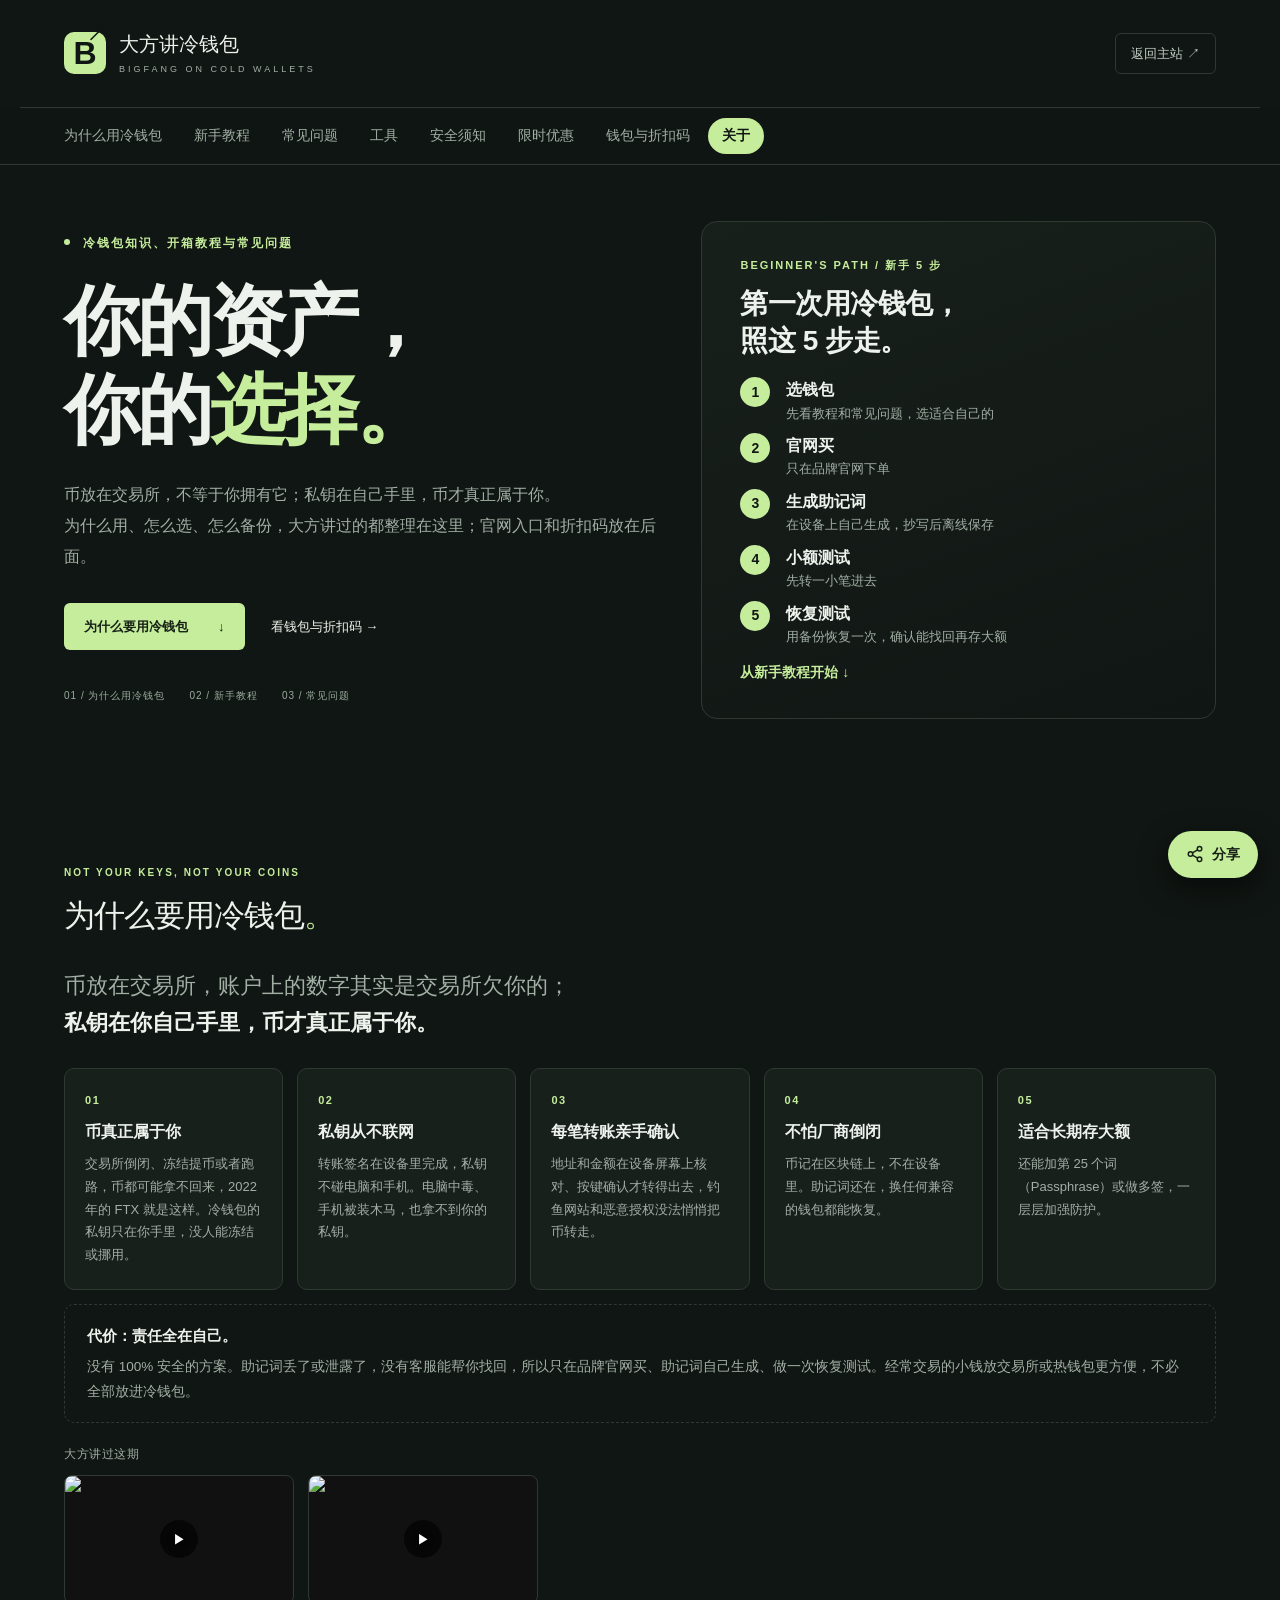
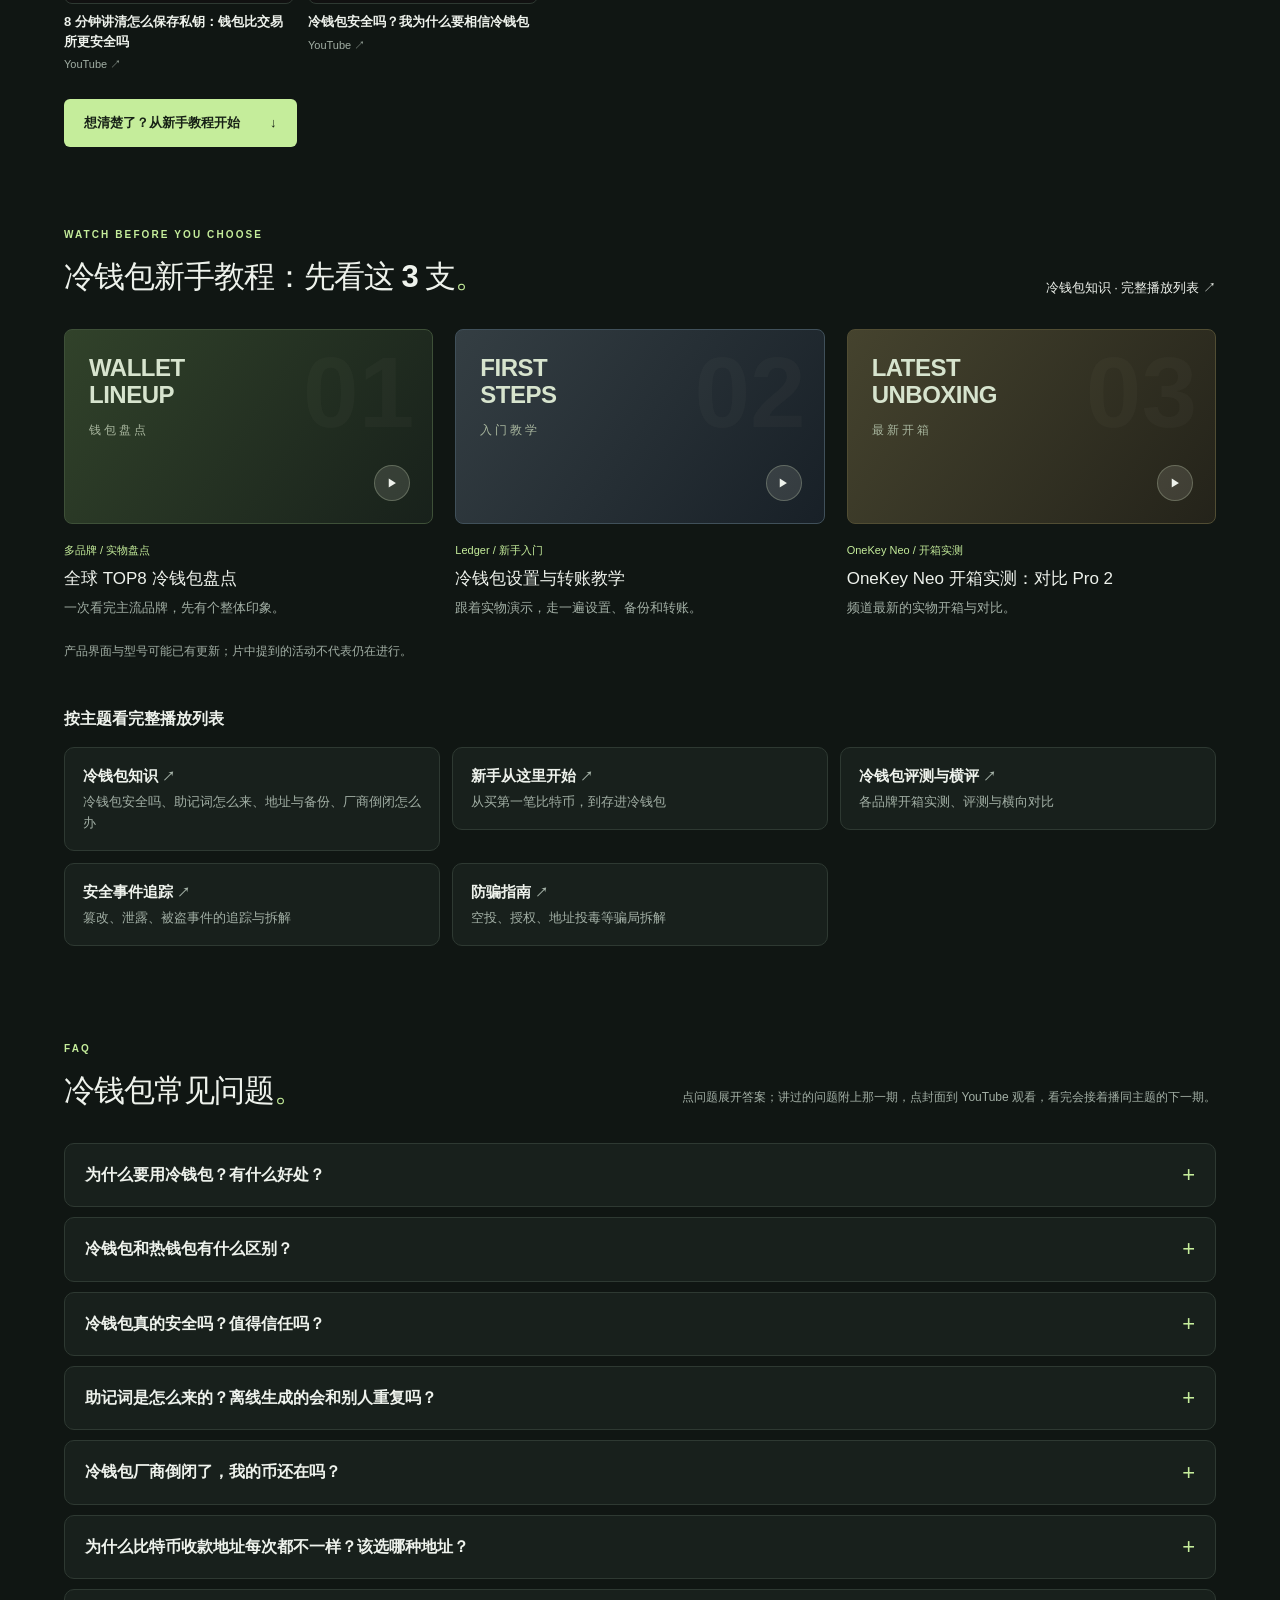
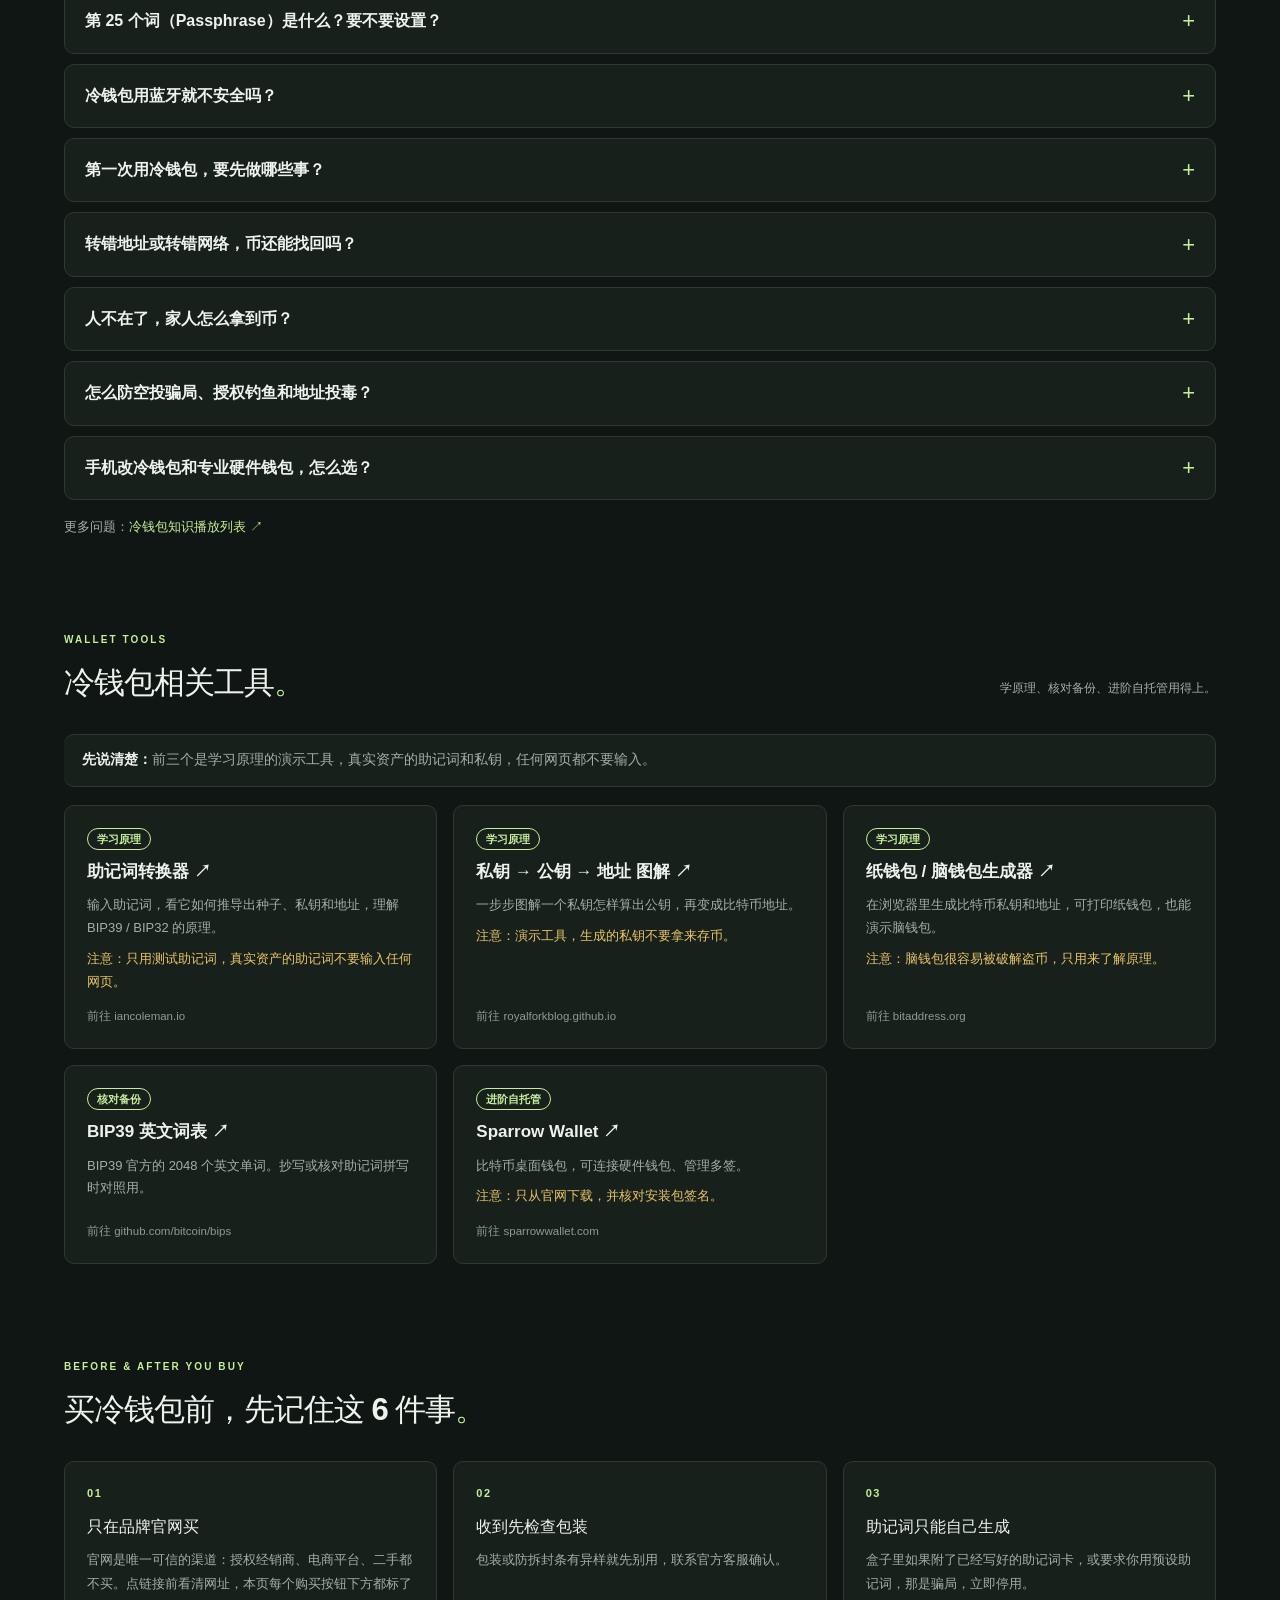
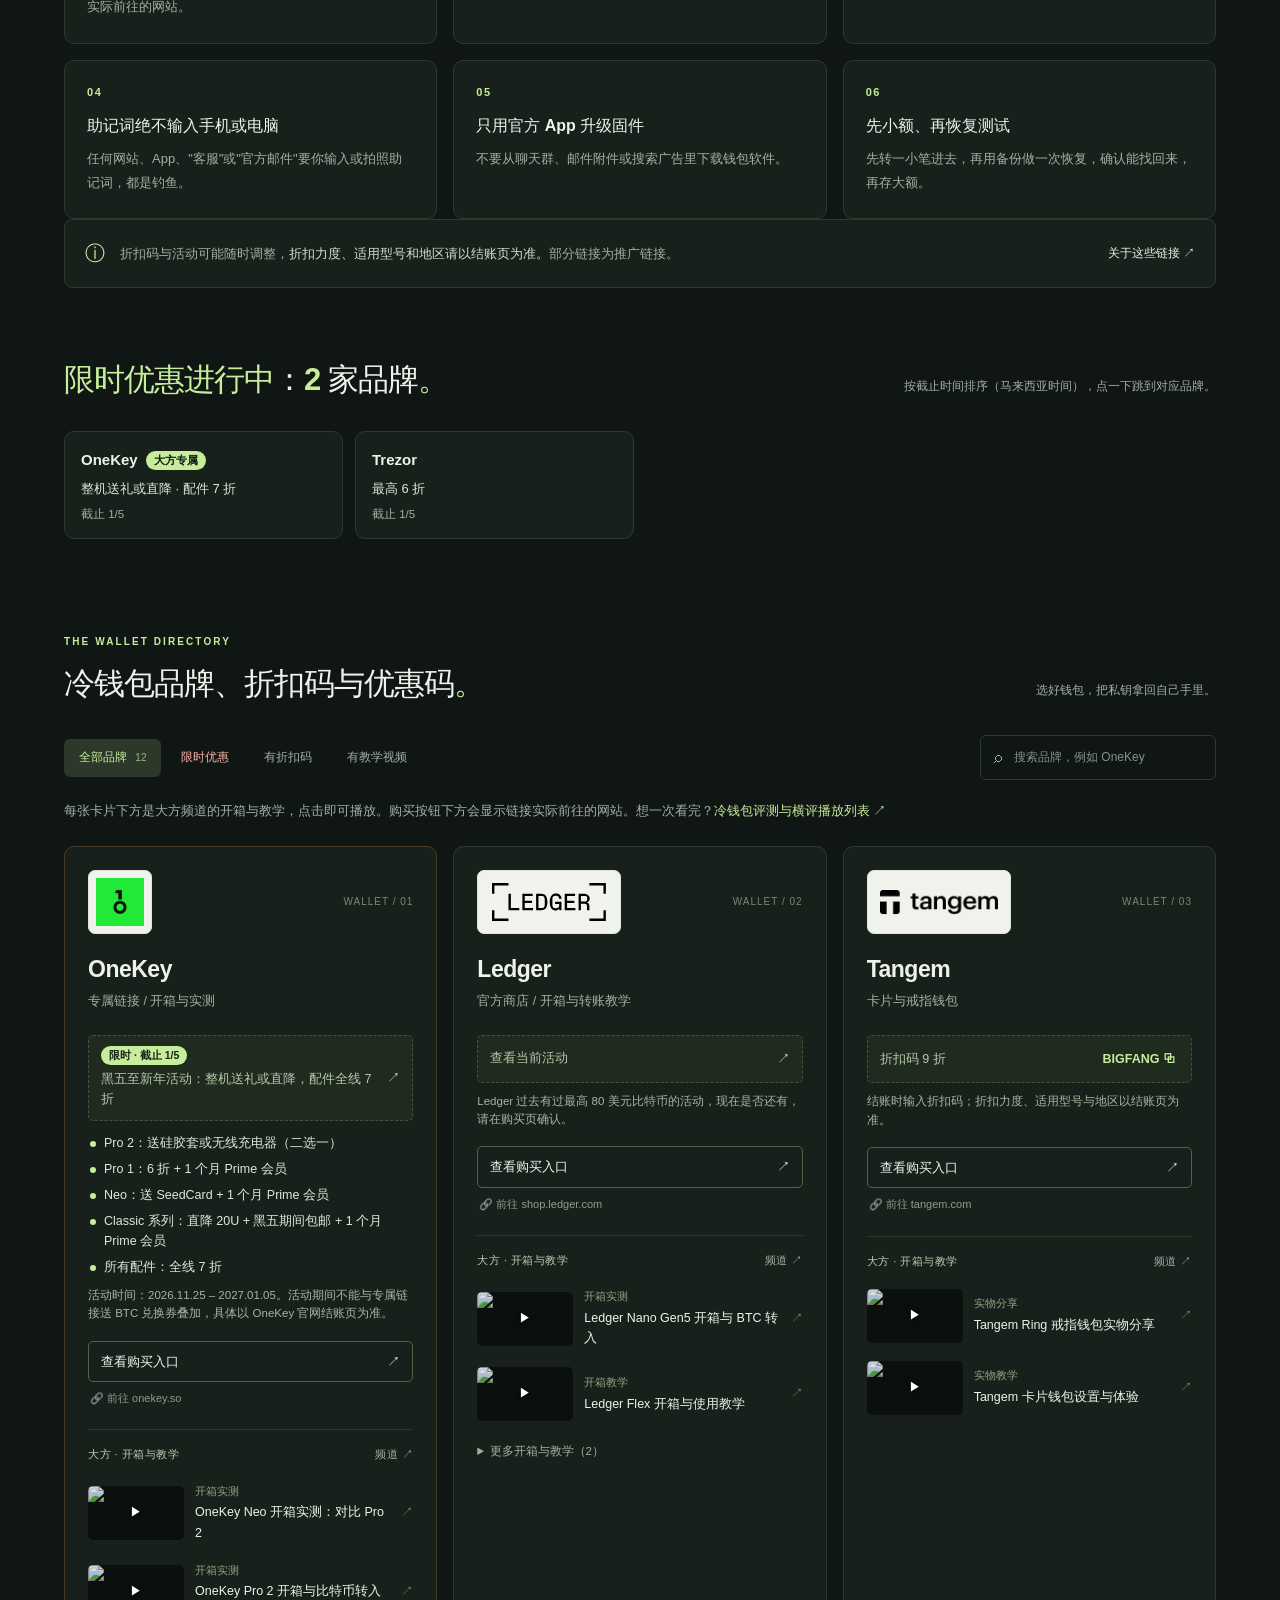
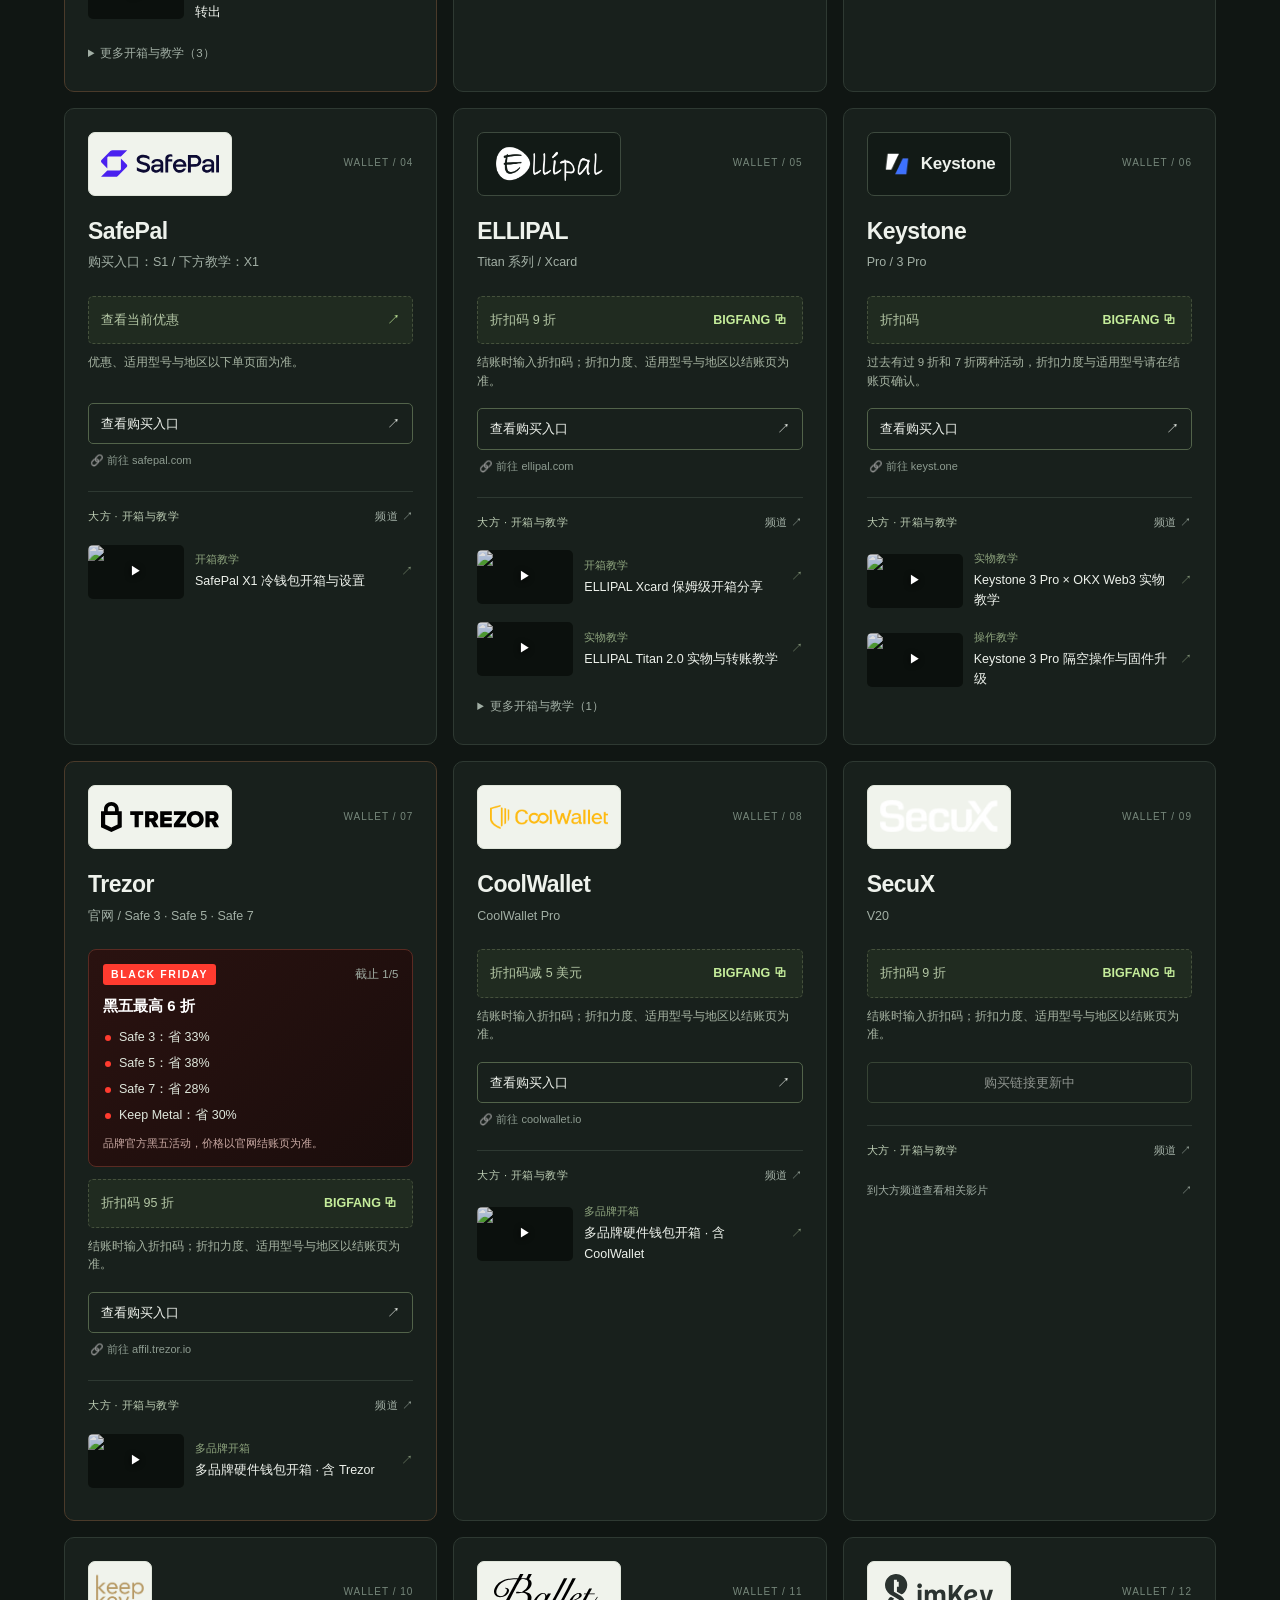
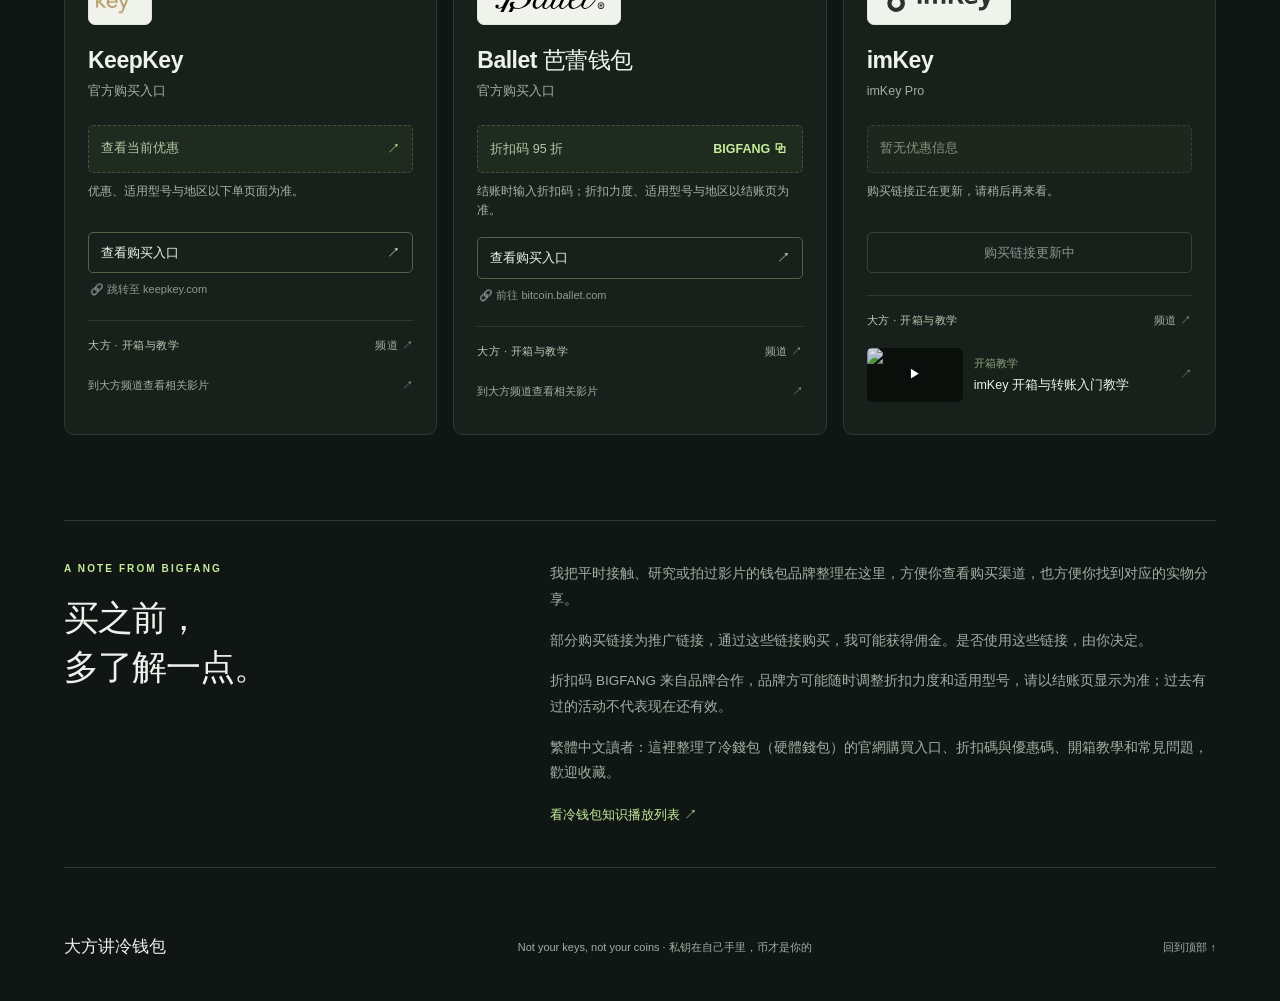
==== commit 8837d41c: "SecuX and imKey: empty buy links for now Buy button shows 购买链接更新中 (not clickable) when url is empty." ====
--- a/index.html
+++ b/index.html
@@ -46,7 +46,7 @@
 <section id="safety" class="safety"><div class="section-heading"><div><p class="eyebrow">BEFORE &amp; AFTER YOU BUY</p><h2>买冷钱包前，先记住这 6 件事<span>。</span></h2></div></div><ol class="safety-list"><li><b>只在品牌官网买</b><span>官网是唯一可信的渠道：授权经销商、电商平台、二手都不买。点链接前看清网址，本页每个购买按钮下方都标了实际前往的网站。</span></li><li><b>收到先检查包装</b><span>包装或防拆封条有异样就先别用，联系官方客服确认。</span></li><li><b>助记词只能自己生成</b><span>盒子里如果附了已经写好的助记词卡，或要求你用预设助记词，那是骗局，立即停用。</span></li><li><b>助记词绝不输入手机或电脑</b><span>任何网站、App、"客服"或"官方邮件"要你输入或拍照助记词，都是钓鱼。</span></li><li><b>只用官方 App 升级固件</b><span>不要从聊天群、邮件附件或搜索广告里下载钱包软件。</span></li><li><b>先小额、再恢复测试</b><span>先转一小笔进去，再用备份做一次恢复，确认能找回来，再存大额。</span></li></ol></section>
 <section class="info-strip"><span class="strip-icon">ⓘ</span><p>折扣码与活动可能随时调整，<strong>折扣力度、适用型号和地区请以结账页为准。</strong>部分链接为推广链接。</p><a href="#about">关于这些链接 ↗</a></section>
 <section id="deals" class="deals"><div class="section-heading"><div><h2><span class="bf-only">黑五进行中</span><span class="normal-only">限时优惠进行中</span>：<em id="deal-count">8</em> 家品牌<span>。</span></h2></div><p>按截止时间排序（马来西亚时间），点一下跳到对应品牌。</p></div><div class="deal-grid" id="deal-grid"><!--deals:start--><a class="deal" href="#wallet-ledger"><span class="deal-brand">Ledger</span><span class="deal-text">送最高 $80 BTC</span><span class="deal-end">截止 11/29</span></a><a class="deal" href="#wallet-tangem"><span class="deal-brand">Tangem<i>大方专属</i></span><span class="deal-text">三重优惠 45% off + 免运费</span><span class="deal-end">截止 11/29</span></a><a class="deal" href="#wallet-ballet"><span class="deal-brand">Ballet 芭蕾钱包</span><span class="deal-text">REAL 多张装 5 折</span><span class="deal-end">截止 11/30</span></a><a class="deal" href="#wallet-ellipal"><span class="deal-brand">ELLIPAL</span><span class="deal-text">最高 5 折</span><span class="deal-end">截止 12/1 15:59</span></a><a class="deal" href="#wallet-safepal"><span class="deal-brand">SafePal<i>大方专属</i></span><span class="deal-text">全站 85 折 · SFP@BIGFANG</span><span class="deal-end">截止 12/3</span></a><a class="deal" href="#wallet-keystone"><span class="deal-brand">Keystone</span><span class="deal-text">全场 8 折</span><span class="deal-end">截止 12/4</span></a><a class="deal" href="#wallet-onekey"><span class="deal-brand">OneKey<i>大方专属</i></span><span class="deal-text">整机送礼或直降 · 配件 7 折</span><span class="deal-end">截止 1/5</span></a><a class="deal" href="#wallet-trezor"><span class="deal-brand">Trezor</span><span class="deal-text">最高 6 折</span><span class="deal-end">截止 1/5</span></a><!--deals:end--></div></section>
-<section id="wallets" class="wallet-section"><div class="section-heading"><div><p class="eyebrow">THE WALLET DIRECTORY</p><h2>冷钱包品牌、折扣码与优惠码<span>。</span></h2></div><p>选好钱包，把私钥拿回自己手里。</p></div><div class="toolbar"><div class="filters" role="group" aria-label="筛选钱包"><button class="filter active" data-filter="all" aria-pressed="true">全部品牌 <span>12</span></button><button class="filter filter--limited" data-filter="limited" aria-pressed="false">限时<i class="bf-only">黑五</i>优惠</button><button class="filter" data-filter="code" aria-pressed="false">有折扣码</button><button class="filter" data-filter="video" aria-pressed="false">有教学视频</button></div><label class="search"><span>⌕</span><input type="search" id="search" placeholder="搜索品牌，例如 OneKey" aria-label="搜索钱包品牌"></label></div><p id="result-count" class="sr-only" aria-live="polite"></p><p class="directory-note">每张卡片下方是大方频道的开箱与教学，点击即可播放。购买按钮下方会显示链接实际前往的网站。想一次看完？<a href="https://www.youtube.com/playlist?list=PL-aFVQ3QG8LQQPFO33PDawBeUutJNmn_I" target="_blank" rel="noopener noreferrer">冷钱包评测与横评播放列表 ↗</a></p><div class="wallet-grid" id="wallet-grid"><!--cards:start--><article class="wallet-card is-limited" id="wallet-onekey" data-limited="true" data-name="onekey" data-code="false" data-video="true"><div class="card-top"><span class="brand-logo brand-logo--onekey"><img src="./logo-onekey.png" alt="OneKey Logo" width="124" height="44"></span><span class="card-index">WALLET / 01</span></div><h3>OneKey</h3><p class="card-subtitle">专属链接 / 开箱与实测</p><a class="offer offer--link" href="https://onekey.so/r/BIGFANG" target="_blank" rel="sponsored noopener noreferrer"><span class="offer-label">黑五至新年活动：整机送礼或直降，配件全线 7 折<span class="limited">限时 · 截止 1/5</span></span><span class="offer-arrow" aria-hidden="true">↗</span></a><ul class="promo-details"><li>Pro 2：送硅胶套或无线充电器（二选一）</li><li>Pro 1：6 折 + 1 个月 Prime 会员</li><li>Neo：送 SeedCard + 1 个月 Prime 会员</li><li>Classic 系列：直降 20U + 黑五期间包邮 + 1 个月 Prime 会员</li><li>所有配件：全线 7 折</li></ul><p class="offer-note">活动时间：2026.11.25 – 2027.01.05。活动期间不能与专属链接送 BTC 兑换券叠加，具体以 OneKey 官网结账页为准。</p><div class="card-actions"><a class="buy" href="https://onekey.so/r/BIGFANG" target="_blank" rel="sponsored noopener noreferrer">查看购买入口 <span>↗</span></a></div><p class="link-hint">前往 onekey.so</p><section class="brand-videos" aria-label="OneKey 开箱与教学"><div class="brand-videos-heading"><span>大方 · 开箱与教学</span><a href="https://www.youtube.com/@dafang/search?query=OneKey" target="_blank" rel="noopener noreferrer" aria-label="到大方频道查找 OneKey 影片">频道 ↗</a></div><button class="brand-video" type="button" data-video-id="nkOuDAWk0A4" data-video-list="PL-aFVQ3QG8LQQPFO33PDawBeUutJNmn_I" data-video-title="OneKey Neo 开箱实测：对比 Pro 2" aria-label="播放：OneKey Neo 开箱实测：对比 Pro 2"><span class="video-thumb"><img src="https://i.ytimg.com/vi/nkOuDAWk0A4/hqdefault.jpg" alt="OneKey Neo 开箱实测：对比 Pro 2 视频封面" loading="lazy" width="96" height="54"><span class="mini-play" aria-hidden="true">▶</span></span><span class="brand-video-copy"><small>开箱实测</small><span>OneKey Neo 开箱实测：对比 Pro 2</span></span><span class="video-arrow" aria-hidden="true">↗</span></button><button class="brand-video" type="button" data-video-id="tGYpFf5bSOA" data-video-list="PL-aFVQ3QG8LQQPFO33PDawBeUutJNmn_I" data-video-title="OneKey Pro 2 开箱与比特币转入转出" aria-label="播放：OneKey Pro 2 开箱与比特币转入转出"><span class="video-thumb"><img src="https://i.ytimg.com/vi/tGYpFf5bSOA/hqdefault.jpg" alt="OneKey Pro 2 开箱与比特币转入转出 视频封面" loading="lazy" width="96" height="54"><span class="mini-play" aria-hidden="true">▶</span></span><span class="brand-video-copy"><small>开箱实测</small><span>OneKey Pro 2 开箱与比特币转入转出</span></span><span class="video-arrow" aria-hidden="true">↗</span></button><details class="more-videos"><summary>更多开箱与教学（3）</summary><button class="brand-video" type="button" data-video-id="HlImO5xQJoo" data-video-list="PL-aFVQ3QG8LQQPFO33PDawBeUutJNmn_I" data-video-title="Classic 1S Pure 无电池版开箱" aria-label="播放：Classic 1S Pure 无电池版开箱"><span class="video-thumb"><img src="https://i.ytimg.com/vi/HlImO5xQJoo/hqdefault.jpg" alt="Classic 1S Pure 无电池版开箱 视频封面" loading="lazy" width="96" height="54"><span class="mini-play" aria-hidden="true">▶</span></span><span class="brand-video-copy"><small>开箱实测</small><span>Classic 1S Pure 无电池版开箱</span></span><span class="video-arrow" aria-hidden="true">↗</span></button><button class="brand-video" type="button" data-video-id="KwysWuszfVI" data-video-list="PL-aFVQ3QG8LQQPFO33PDawBeUutJNmn_I" data-video-title="OneKey Pro 保姆级开箱教学" aria-label="播放：OneKey Pro 保姆级开箱教学"><span class="video-thumb"><img src="https://i.ytimg.com/vi/KwysWuszfVI/hqdefault.jpg" alt="OneKey Pro 保姆级开箱教学 视频封面" loading="lazy" width="96" height="54"><span class="mini-play" aria-hidden="true">▶</span></span><span class="brand-video-copy"><small>开箱教学</small><span>OneKey Pro 保姆级开箱教学</span></span><span class="video-arrow" aria-hidden="true">↗</span></button><button class="brand-video" type="button" data-video-id="L7OvbDPY5QI" data-video-list="PL-aFVQ3QG8LQQPFO33PDawBeUutJNmn_I" data-video-title="OneKey Classic 开箱与使用教学" aria-label="播放：OneKey Classic 开箱与使用教学"><span class="video-thumb"><img src="https://i.ytimg.com/vi/L7OvbDPY5QI/hqdefault.jpg" alt="OneKey Classic 开箱与使用教学 视频封面" loading="lazy" width="96" height="54"><span class="mini-play" aria-hidden="true">▶</span></span><span class="brand-video-copy"><small>开箱教学</small><span>OneKey Classic 开箱与使用教学</span></span><span class="video-arrow" aria-hidden="true">↗</span></button></details></section></article><article class="wallet-card is-limited" id="wallet-ledger" data-limited="true" data-name="ledger" data-code="false" data-video="true"><div class="card-top"><span class="brand-logo brand-logo--ledger"><img src="./logo-ledger.svg" alt="Ledger Logo" width="124" height="44"></span><span class="card-index">WALLET / 02</span></div><h3>Ledger</h3><p class="card-subtitle">官方商店 / 开箱与转账教学</p><div class="bf-box"><div class="bf-head"><span class="bf-tag">BLACK FRIDAY</span><span class="deal-end">截止 11/29</span></div><p class="bf-offer">黑五送 BTC</p><ul class="promo-details"><li>Stax：送 $80 BTC</li><li>Flex：送 $70 BTC</li><li>Nano Gen5：送 $50 BTC</li></ul><p class="bf-note">品牌官方黑五活动，价格以官网结账页为准。</p></div><a class="offer offer--link" href="https://shop.ledger.com/?r=6ce1458cbb9d" target="_blank" rel="sponsored noopener noreferrer"><span class="offer-label">查看当前活动</span><span class="offer-arrow" aria-hidden="true">↗</span></a><div class="card-actions"><a class="buy" href="https://shop.ledger.com/?r=6ce1458cbb9d" target="_blank" rel="sponsored noopener noreferrer">查看购买入口 <span>↗</span></a></div><p class="link-hint">前往 shop.ledger.com</p><section class="brand-videos" aria-label="Ledger 开箱与教学"><div class="brand-videos-heading"><span>大方 · 开箱与教学</span><a href="https://www.youtube.com/@dafang/search?query=Ledger" target="_blank" rel="noopener noreferrer" aria-label="到大方频道查找 Ledger 影片">频道 ↗</a></div><button class="brand-video" type="button" data-video-id="JqJ2q5JU7lM" data-video-list="PL-aFVQ3QG8LQQPFO33PDawBeUutJNmn_I" data-video-title="Ledger Nano Gen5 开箱与 BTC 转入" aria-label="播放：Ledger Nano Gen5 开箱与 BTC 转入"><span class="video-thumb"><img src="https://i.ytimg.com/vi/JqJ2q5JU7lM/hqdefault.jpg" alt="Ledger Nano Gen5 开箱与 BTC 转入 视频封面" loading="lazy" width="96" height="54"><span class="mini-play" aria-hidden="true">▶</span></span><span class="brand-video-copy"><small>开箱实测</small><span>Ledger Nano Gen5 开箱与 BTC 转入</span></span><span class="video-arrow" aria-hidden="true">↗</span></button><button class="brand-video" type="button" data-video-id="fqh_wYJu3S4" data-video-list="PL-aFVQ3QG8LQQPFO33PDawBeUutJNmn_I" data-video-title="Ledger Flex 开箱与使用教学" aria-label="播放：Ledger Flex 开箱与使用教学"><span class="video-thumb"><img src="https://i.ytimg.com/vi/fqh_wYJu3S4/hqdefault.jpg" alt="Ledger Flex 开箱与使用教学 视频封面" loading="lazy" width="96" height="54"><span class="mini-play" aria-hidden="true">▶</span></span><span class="brand-video-copy"><small>开箱教学</small><span>Ledger Flex 开箱与使用教学</span></span><span class="video-arrow" aria-hidden="true">↗</span></button><details class="more-videos"><summary>更多开箱与教学（2）</summary><button class="brand-video" type="button" data-video-id="MLLr_2Z5UiU" data-video-list="PL-aFVQ3QG8LQQPFO33PDawBeUutJNmn_I" data-video-title="Ledger Stax 保姆级开箱" aria-label="播放：Ledger Stax 保姆级开箱"><span class="video-thumb"><img src="https://i.ytimg.com/vi/MLLr_2Z5UiU/hqdefault.jpg" alt="Ledger Stax 保姆级开箱 视频封面" loading="lazy" width="96" height="54"><span class="mini-play" aria-hidden="true">▶</span></span><span class="brand-video-copy"><small>开箱教学</small><span>Ledger Stax 保姆级开箱</span></span><span class="video-arrow" aria-hidden="true">↗</span></button><button class="brand-video" type="button" data-video-id="Voz2W9CJ3vU" data-video-list="PL-aFVQ3QG8LQQPFO33PDawBeUutJNmn_I" data-video-title="Ledger 新手入门与转账教学" aria-label="播放：Ledger 新手入门与转账教学"><span class="video-thumb"><img src="https://i.ytimg.com/vi/Voz2W9CJ3vU/hqdefault.jpg" alt="Ledger 新手入门与转账教学 视频封面" loading="lazy" width="96" height="54"><span class="mini-play" aria-hidden="true">▶</span></span><span class="brand-video-copy"><small>入门教学</small><span>Ledger 新手入门与转账教学</span></span><span class="video-arrow" aria-hidden="true">↗</span></button></details></section></article><article class="wallet-card is-limited" id="wallet-tangem" data-limited="true" data-name="tangem" data-code="true" data-video="true"><div class="card-top"><span class="brand-logo brand-logo--tangem"><img src="./logo-tangem.png" alt="Tangem Logo" width="124" height="44"></span><span class="card-index">WALLET / 03</span></div><h3>Tangem</h3><p class="card-subtitle">卡片与戒指钱包</p><a class="offer offer--link" href="https://tangem.com/en/pricing/?promocode=bigfang&amp;promocode=BF2026&amp;promocode=SHP-W3NZ" target="_blank" rel="sponsored noopener noreferrer"><span class="offer-label">黑五三重优惠：45% off + 免运费<span class="limited">限时 · 截止 11/29</span><span class="auto-codes">自动带入 BIGFANG · BF2026 · SHP-W3NZ</span></span><span class="offer-arrow" aria-hidden="true">↗</span></a><p class="offer-note">Tangem 黑五史上最大折扣。从这里进入，三个优惠码会自动带入：BIGFANG（10% off）+ BF2026（35% off）+ SHP-W3NZ（免运费）。实际价格以结账页为准。</p><div class="card-actions"><a class="buy" href="https://tangem.com/en/pricing/?promocode=bigfang&amp;promocode=BF2026&amp;promocode=SHP-W3NZ" target="_blank" rel="sponsored noopener noreferrer">查看购买入口 <span>↗</span></a></div><p class="link-hint">前往 tangem.com</p><section class="brand-videos" aria-label="Tangem 开箱与教学"><div class="brand-videos-heading"><span>大方 · 开箱与教学</span><a href="https://www.youtube.com/@dafang/search?query=Tangem" target="_blank" rel="noopener noreferrer" aria-label="到大方频道查找 Tangem 影片">频道 ↗</a></div><button class="brand-video" type="button" data-video-id="sRUU53y2CYI" data-video-list="PL-aFVQ3QG8LQQPFO33PDawBeUutJNmn_I" data-video-title="Tangem Ring 戒指钱包实物分享" aria-label="播放：Tangem Ring 戒指钱包实物分享"><span class="video-thumb"><img src="https://i.ytimg.com/vi/sRUU53y2CYI/hqdefault.jpg" alt="Tangem Ring 戒指钱包实物分享 视频封面" loading="lazy" width="96" height="54"><span class="mini-play" aria-hidden="true">▶</span></span><span class="brand-video-copy"><small>实物分享</small><span>Tangem Ring 戒指钱包实物分享</span></span><span class="video-arrow" aria-hidden="true">↗</span></button><button class="brand-video" type="button" data-video-id="v6O89CJbcCo" data-video-list="PL-aFVQ3QG8LQQPFO33PDawBeUutJNmn_I" data-video-title="Tangem 卡片钱包设置与体验" aria-label="播放：Tangem 卡片钱包设置与体验"><span class="video-thumb"><img src="https://i.ytimg.com/vi/v6O89CJbcCo/hqdefault.jpg" alt="Tangem 卡片钱包设置与体验 视频封面" loading="lazy" width="96" height="54"><span class="mini-play" aria-hidden="true">▶</span></span><span class="brand-video-copy"><small>实物教学</small><span>Tangem 卡片钱包设置与体验</span></span><span class="video-arrow" aria-hidden="true">↗</span></button></section></article><article class="wallet-card is-limited" id="wallet-safepal" data-limited="true" data-name="safepal" data-code="true" data-video="true"><div class="card-top"><span class="brand-logo brand-logo--safepal"><img src="./logo-safepal.svg" alt="SafePal Logo" width="124" height="44"></span><span class="card-index">WALLET / 04</span></div><h3>SafePal</h3><p class="card-subtitle">购买入口：S1 / 下方教学：X1</p><div class="offer"><span class="offer-label">黑五全站 85 折<span class="limited">限时 · 截止 12/3</span></span><button class="copy" type="button" data-copy="SFP@BIGFANG" aria-label="复制 SafePal 折扣码 SFP@BIGFANG">SFP@BIGFANG <span aria-hidden="true">⧉</span></button></div><p class="offer-note">黑五限时：11 月 20 日至 12 月 3 日有效，全站商品 15% off，结账时输入折扣码。</p><div class="card-actions"><a class="buy" href="https://www.safepal.com/store/s1?ref=bigfang12" target="_blank" rel="sponsored noopener noreferrer">查看购买入口 <span>↗</span></a></div><p class="link-hint">前往 safepal.com</p><section class="brand-videos" aria-label="SafePal 开箱与教学"><div class="brand-videos-heading"><span>大方 · 开箱与教学</span><a href="https://www.youtube.com/@dafang/search?query=SafePal" target="_blank" rel="noopener noreferrer" aria-label="到大方频道查找 SafePal 影片">频道 ↗</a></div><button class="brand-video" type="button" data-video-id="a7gCCrWhbkI" data-video-list="PL-aFVQ3QG8LQQPFO33PDawBeUutJNmn_I" data-video-title="SafePal X1 冷钱包开箱与设置" aria-label="播放：SafePal X1 冷钱包开箱与设置"><span class="video-thumb"><img src="https://i.ytimg.com/vi/a7gCCrWhbkI/hqdefault.jpg" alt="SafePal X1 冷钱包开箱与设置 视频封面" loading="lazy" width="96" height="54"><span class="mini-play" aria-hidden="true">▶</span></span><span class="brand-video-copy"><small>开箱教学</small><span>SafePal X1 冷钱包开箱与设置</span></span><span class="video-arrow" aria-hidden="true">↗</span></button></section></article><article class="wallet-card is-limited" id="wallet-ellipal" data-limited="true" data-name="ellipal" data-code="true" data-video="true"><div class="card-top"><span class="brand-logo brand-logo--ellipal"><img src="./logo-ellipal.png" alt="ELLIPAL Logo" width="124" height="44"></span><span class="card-index">WALLET / 05</span></div><h3>ELLIPAL</h3><p class="card-subtitle">Titan 系列 / Xcard</p><div class="bf-box"><div class="bf-head"><span class="bf-tag">BLACK FRIDAY</span><span class="deal-end">截止 12/1 15:59</span></div><p class="bf-offer">黑五最高 5 折</p><ul class="promo-details"><li>X Card：$66.95（原价 $133.90）</li><li>Titan 2.0：$129（原价 $169）</li></ul><p class="bf-note">品牌官方黑五活动，价格以官网结账页为准。</p></div><div class="offer"><span class="offer-label">折扣码 9 折</span><button class="copy" type="button" data-copy="BIGFANG" aria-label="复制 ELLIPAL 折扣码 BIGFANG">BIGFANG <span aria-hidden="true">⧉</span></button></div><p class="offer-note">结账时输入折扣码；折扣力度、适用型号与地区以结账页为准。</p><div class="card-actions"><a class="buy" href="https://www.ellipal.com/?rfsn=6105468.7425bb" target="_blank" rel="sponsored noopener noreferrer">查看购买入口 <span>↗</span></a></div><p class="link-hint">前往 ellipal.com</p><section class="brand-videos" aria-label="ELLIPAL 开箱与教学"><div class="brand-videos-heading"><span>大方 · 开箱与教学</span><a href="https://www.youtube.com/@dafang/search?query=ELLIPAL" target="_blank" rel="noopener noreferrer" aria-label="到大方频道查找 ELLIPAL 影片">频道 ↗</a></div><button class="brand-video" type="button" data-video-id="gXzOcjSgHno" data-video-list="PL-aFVQ3QG8LQQPFO33PDawBeUutJNmn_I" data-video-title="ELLIPAL Xcard 保姆级开箱分享" aria-label="播放：ELLIPAL Xcard 保姆级开箱分享"><span class="video-thumb"><img src="https://i.ytimg.com/vi/gXzOcjSgHno/hqdefault.jpg" alt="ELLIPAL Xcard 保姆级开箱分享 视频封面" loading="lazy" width="96" height="54"><span class="mini-play" aria-hidden="true">▶</span></span><span class="brand-video-copy"><small>开箱教学</small><span>ELLIPAL Xcard 保姆级开箱分享</span></span><span class="video-arrow" aria-hidden="true">↗</span></button><button class="brand-video" type="button" data-video-id="EKzktbuvAY0" data-video-list="PL-aFVQ3QG8LQQPFO33PDawBeUutJNmn_I" data-video-title="ELLIPAL Titan 2.0 实物与转账教学" aria-label="播放：ELLIPAL Titan 2.0 实物与转账教学"><span class="video-thumb"><img src="https://i.ytimg.com/vi/EKzktbuvAY0/hqdefault.jpg" alt="ELLIPAL Titan 2.0 实物与转账教学 视频封面" loading="lazy" width="96" height="54"><span class="mini-play" aria-hidden="true">▶</span></span><span class="brand-video-copy"><small>实物教学</small><span>ELLIPAL Titan 2.0 实物与转账教学</span></span><span class="video-arrow" aria-hidden="true">↗</span></button><details class="more-videos"><summary>更多开箱与教学（1）</summary><button class="brand-video" type="button" data-video-id="64cG7FgpRAM" data-video-list="PL-aFVQ3QG8LQQPFO33PDawBeUutJNmn_I" data-video-title="ELLIPAL Titan 使用教学" aria-label="播放：ELLIPAL Titan 使用教学"><span class="video-thumb"><img src="https://i.ytimg.com/vi/64cG7FgpRAM/hqdefault.jpg" alt="ELLIPAL Titan 使用教学 视频封面" loading="lazy" width="96" height="54"><span class="mini-play" aria-hidden="true">▶</span></span><span class="brand-video-copy"><small>实物教学</small><span>ELLIPAL Titan 使用教学</span></span><span class="video-arrow" aria-hidden="true">↗</span></button></details></section></article><article class="wallet-card is-limited" id="wallet-keystone" data-limited="true" data-name="keystone" data-code="true" data-video="true"><div class="card-top"><span class="brand-logo brand-logo--keystone"><img src="./logo-keystone.webp" alt="Keystone Logo" width="124" height="44"><b>Keystone</b></span><span class="card-index">WALLET / 06</span></div><h3>Keystone</h3><p class="card-subtitle">Pro / 3 Pro</p><div class="bf-box"><div class="bf-head"><span class="bf-tag">BLACK FRIDAY</span><span class="deal-end">截止 12/4</span></div><p class="bf-offer">黑五全场 8 折</p><p class="bf-note">品牌官方黑五活动，价格以官网结账页为准。</p></div><div class="offer"><span class="offer-label">折扣码</span><button class="copy" type="button" data-copy="BIGFANG" aria-label="复制 Keystone 折扣码 BIGFANG">BIGFANG <span aria-hidden="true">⧉</span></button></div><p class="offer-note">过去有过 9 折和 7 折两种活动，折扣力度与适用型号请在结账页确认。</p><div class="card-actions"><a class="buy" href="https://keyst.one/?rfsn=7686504.37a306" target="_blank" rel="sponsored noopener noreferrer">查看购买入口 <span>↗</span></a></div><p class="link-hint">前往 keyst.one</p><section class="brand-videos" aria-label="Keystone 开箱与教学"><div class="brand-videos-heading"><span>大方 · 开箱与教学</span><a href="https://www.youtube.com/@dafang/search?query=Keystone" target="_blank" rel="noopener noreferrer" aria-label="到大方频道查找 Keystone 影片">频道 ↗</a></div><button class="brand-video" type="button" data-video-id="YNBZia59okU" data-video-list="PL-aFVQ3QG8LQQPFO33PDawBeUutJNmn_I" data-video-title="Keystone 3 Pro × OKX Web3 实物教学" aria-label="播放：Keystone 3 Pro × OKX Web3 实物教学"><span class="video-thumb"><img src="https://i.ytimg.com/vi/YNBZia59okU/hqdefault.jpg" alt="Keystone 3 Pro × OKX Web3 实物教学 视频封面" loading="lazy" width="96" height="54"><span class="mini-play" aria-hidden="true">▶</span></span><span class="brand-video-copy"><small>实物教学</small><span>Keystone 3 Pro × OKX Web3 实物教学</span></span><span class="video-arrow" aria-hidden="true">↗</span></button><button class="brand-video" type="button" data-video-id="JBYa0mfeMHk" data-video-list="PL-aFVQ3QG8LQQPFO33PDawBeUutJNmn_I" data-video-title="Keystone 3 Pro 隔空操作与固件升级" aria-label="播放：Keystone 3 Pro 隔空操作与固件升级"><span class="video-thumb"><img src="https://i.ytimg.com/vi/JBYa0mfeMHk/hqdefault.jpg" alt="Keystone 3 Pro 隔空操作与固件升级 视频封面" loading="lazy" width="96" height="54"><span class="mini-play" aria-hidden="true">▶</span></span><span class="brand-video-copy"><small>操作教学</small><span>Keystone 3 Pro 隔空操作与固件升级</span></span><span class="video-arrow" aria-hidden="true">↗</span></button></section></article><article class="wallet-card is-limited" id="wallet-trezor" data-limited="true" data-name="trezor" data-code="true" data-video="true"><div class="card-top"><span class="brand-logo brand-logo--trezor"><img src="./logo-trezor.svg" alt="Trezor Logo" width="124" height="44"></span><span class="card-index">WALLET / 07</span></div><h3>Trezor</h3><p class="card-subtitle">官网 / Safe 3 · Safe 5 · Safe 7</p><div class="bf-box"><div class="bf-head"><span class="bf-tag">BLACK FRIDAY</span><span class="deal-end">截止 1/5</span></div><p class="bf-offer">黑五最高 6 折</p><ul class="promo-details"><li>Safe 3：省 33%</li><li>Safe 5：省 38%</li><li>Safe 7：省 28%</li><li>Keep Metal：省 30%</li></ul><p class="bf-note">品牌官方黑五活动，价格以官网结账页为准。</p></div><div class="offer"><span class="offer-label">折扣码 95 折</span><button class="copy" type="button" data-copy="BIGFANG" aria-label="复制 Trezor 折扣码 BIGFANG">BIGFANG <span aria-hidden="true">⧉</span></button></div><p class="offer-note">结账时输入折扣码；折扣力度、适用型号与地区以结账页为准。</p><div class="card-actions"><a class="buy" href="https://affil.trezor.io/aff_c?offer_id=133&amp;aff_id=8005" target="_blank" rel="sponsored noopener noreferrer">查看购买入口 <span>↗</span></a></div><p class="link-hint">前往 affil.trezor.io</p><section class="brand-videos" aria-label="Trezor 开箱与教学"><div class="brand-videos-heading"><span>大方 · 开箱与教学</span><a href="https://www.youtube.com/@dafang/search?query=Trezor" target="_blank" rel="noopener noreferrer" aria-label="到大方频道查找 Trezor 影片">频道 ↗</a></div><button class="brand-video" type="button" data-video-id="6oV4EjZeZFo" data-video-list="PL-aFVQ3QG8LQQPFO33PDawBeUutJNmn_I" data-video-title="多品牌硬件钱包开箱 · 含 Trezor" aria-label="播放：多品牌硬件钱包开箱 · 含 Trezor"><span class="video-thumb"><img src="https://i.ytimg.com/vi/6oV4EjZeZFo/hqdefault.jpg" alt="多品牌硬件钱包开箱 · 含 Trezor 视频封面" loading="lazy" width="96" height="54"><span class="mini-play" aria-hidden="true">▶</span></span><span class="brand-video-copy"><small>多品牌开箱</small><span>多品牌硬件钱包开箱 · 含 Trezor</span></span><span class="video-arrow" aria-hidden="true">↗</span></button></section></article><article class="wallet-card" id="wallet-coolwallet" data-limited="false" data-name="coolwallet" data-code="true" data-video="true"><div class="card-top"><span class="brand-logo brand-logo--coolwallet"><img src="./logo-coolwallet.png" alt="CoolWallet Logo" width="124" height="44"></span><span class="card-index">WALLET / 08</span></div><h3>CoolWallet</h3><p class="card-subtitle">CoolWallet Pro</p><div class="offer"><span class="offer-label">折扣码减 5 美元</span><button class="copy" type="button" data-copy="BIGFANG" aria-label="复制 CoolWallet 折扣码 BIGFANG">BIGFANG <span aria-hidden="true">⧉</span></button></div><p class="offer-note">结账时输入折扣码；折扣力度、适用型号与地区以结账页为准。</p><div class="card-actions"><a class="buy" href="https://www.coolwallet.io/products/coolwallet-pro/?ref=bigfang" target="_blank" rel="sponsored noopener noreferrer">查看购买入口 <span>↗</span></a></div><p class="link-hint">前往 coolwallet.io</p><section class="brand-videos" aria-label="CoolWallet 开箱与教学"><div class="brand-videos-heading"><span>大方 · 开箱与教学</span><a href="https://www.youtube.com/@dafang/search?query=CoolWallet" target="_blank" rel="noopener noreferrer" aria-label="到大方频道查找 CoolWallet 影片">频道 ↗</a></div><button class="brand-video" type="button" data-video-id="6oV4EjZeZFo" data-video-list="PL-aFVQ3QG8LQQPFO33PDawBeUutJNmn_I" data-video-title="多品牌硬件钱包开箱 · 含 CoolWallet" aria-label="播放：多品牌硬件钱包开箱 · 含 CoolWallet"><span class="video-thumb"><img src="https://i.ytimg.com/vi/6oV4EjZeZFo/hqdefault.jpg" alt="多品牌硬件钱包开箱 · 含 CoolWallet 视频封面" loading="lazy" width="96" height="54"><span class="mini-play" aria-hidden="true">▶</span></span><span class="brand-video-copy"><small>多品牌开箱</small><span>多品牌硬件钱包开箱 · 含 CoolWallet</span></span><span class="video-arrow" aria-hidden="true">↗</span></button></section></article><article class="wallet-card" id="wallet-secux" data-limited="false" data-name="secux" data-code="true" data-video="false"><div class="card-top"><span class="brand-logo brand-logo--secux"><img src="./logo-secux.png" alt="SecuX Logo" width="124" height="44"></span><span class="card-index">WALLET / 09</span></div><h3>SecuX</h3><p class="card-subtitle">V20</p><div class="offer"><span class="offer-label">折扣码 9 折</span><button class="copy" type="button" data-copy="BIGFANG" aria-label="复制 SecuX 折扣码 BIGFANG">BIGFANG <span aria-hidden="true">⧉</span></button></div><p class="offer-note">结账时输入折扣码；折扣力度、适用型号与地区以结账页为准。</p><div class="card-actions"><a class="buy" href="https://shop.secuxtech.com/discount/SecuX-Affiliate-LPF005?aff=335" target="_blank" rel="sponsored noopener noreferrer">查看购买入口 <span>↗</span></a></div><p class="link-hint">前往 shop.secuxtech.com</p><section class="brand-videos" aria-label="SecuX 开箱与教学"><div class="brand-videos-heading"><span>大方 · 开箱与教学</span><a href="https://www.youtube.com/@dafang/search?query=SecuX" target="_blank" rel="noopener noreferrer" aria-label="到大方频道查找 SecuX 影片">频道 ↗</a></div><a class="channel-search" href="https://www.youtube.com/@dafang/search?query=SecuX" target="_blank" rel="noopener noreferrer">到大方频道查看相关影片 <span>↗</span></a></section></article><article class="wallet-card" id="wallet-keepkey" data-limited="false" data-name="keepkey" data-code="false" data-video="false"><div class="card-top"><span class="brand-logo brand-logo--keepkey"><img src="./logo-keepkey.png" alt="KeepKey Logo" width="124" height="44"></span><span class="card-index">WALLET / 10</span></div><h3>KeepKey</h3><p class="card-subtitle">官方购买入口</p><a class="offer offer--link" href="https://lddy.no/11a4b" target="_blank" rel="sponsored noopener noreferrer"><span class="offer-label">查看当前优惠</span><span class="offer-arrow" aria-hidden="true">↗</span></a><p class="offer-note">优惠、适用型号与地区以下单页面为准。</p><div class="card-actions"><a class="buy" href="https://lddy.no/11a4b" target="_blank" rel="sponsored noopener noreferrer">查看购买入口 <span>↗</span></a></div><p class="link-hint">跳转至 keepkey.com</p><section class="brand-videos" aria-label="KeepKey 开箱与教学"><div class="brand-videos-heading"><span>大方 · 开箱与教学</span><a href="https://www.youtube.com/@dafang/search?query=KeepKey" target="_blank" rel="noopener noreferrer" aria-label="到大方频道查找 KeepKey 影片">频道 ↗</a></div><a class="channel-search" href="https://www.youtube.com/@dafang/search?query=KeepKey" target="_blank" rel="noopener noreferrer">到大方频道查看相关影片 <span>↗</span></a></section></article><article class="wallet-card is-limited" id="wallet-ballet" data-limited="true" data-name="ballet 芭蕾钱包" data-code="true" data-video="false"><div class="card-top"><span class="brand-logo brand-logo--ballet"><img src="./logo-ballet.svg" alt="Ballet 芭蕾钱包 Logo" width="124" height="44"></span><span class="card-index">WALLET / 11</span></div><h3>Ballet 芭蕾钱包</h3><p class="card-subtitle">官方购买入口</p><div class="bf-box"><div class="bf-head"><span class="bf-tag">BLACK FRIDAY</span><span class="deal-end">截止 11/30</span></div><p class="bf-offer">黑五：REAL 两张装、三张装 5 折</p><p class="bf-note">品牌官方黑五活动，价格以官网结账页为准。</p></div><div class="offer"><span class="offer-label">折扣码 95 折</span><button class="copy" type="button" data-copy="BIGFANG" aria-label="复制 Ballet 芭蕾钱包 折扣码 BIGFANG">BIGFANG <span aria-hidden="true">⧉</span></button></div><p class="offer-note">结账时输入折扣码；折扣力度、适用型号与地区以结账页为准。</p><div class="card-actions"><a class="buy" href="https://bitcoin.ballet.com/?ref=bigfang" target="_blank" rel="sponsored noopener noreferrer">查看购买入口 <span>↗</span></a></div><p class="link-hint">前往 bitcoin.ballet.com</p><section class="brand-videos" aria-label="Ballet 芭蕾钱包 开箱与教学"><div class="brand-videos-heading"><span>大方 · 开箱与教学</span><a href="https://www.youtube.com/@dafang/search?query=%E8%8A%AD%E8%95%BE%E9%92%B1%E5%8C%85" target="_blank" rel="noopener noreferrer" aria-label="到大方频道查找 Ballet 芭蕾钱包 影片">频道 ↗</a></div><a class="channel-search" href="https://www.youtube.com/@dafang/search?query=%E8%8A%AD%E8%95%BE%E9%92%B1%E5%8C%85" target="_blank" rel="noopener noreferrer">到大方频道查看相关影片 <span>↗</span></a></section></article><article class="wallet-card" id="wallet-imkey" data-limited="false" data-name="imkey" data-code="false" data-video="true"><div class="card-top"><span class="brand-logo brand-logo--imkey"><img src="./logo-imkey.svg" alt="imKey Logo" width="124" height="44"></span><span class="card-index">WALLET / 12</span></div><h3>imKey</h3><p class="card-subtitle">imKey Pro</p><a class="offer offer--link" href="https://amzn.to/3RYPNW1" target="_blank" rel="sponsored noopener noreferrer"><span class="offer-label">查看当前优惠</span><span class="offer-arrow" aria-hidden="true">↗</span></a><p class="offer-note">海外链接为亚马逊，请认准 imKey 官方店铺，不要买第三方卖家的货。</p><div class="card-actions"><a class="buy" href="https://amzn.to/3RYPNW1" target="_blank" rel="sponsored noopener noreferrer">查看购买入口 <span>↗</span></a></div><p class="link-hint">经 亚马逊 amzn.to 短链接跳转</p><section class="brand-videos" aria-label="imKey 开箱与教学"><div class="brand-videos-heading"><span>大方 · 开箱与教学</span><a href="https://www.youtube.com/@dafang/search?query=imKey" target="_blank" rel="noopener noreferrer" aria-label="到大方频道查找 imKey 影片">频道 ↗</a></div><button class="brand-video" type="button" data-video-id="mNkCXMuiw0Y" data-video-list="PL-aFVQ3QG8LQQPFO33PDawBeUutJNmn_I" data-video-title="imKey 开箱与转账入门教学" aria-label="播放：imKey 开箱与转账入门教学"><span class="video-thumb"><img src="https://i.ytimg.com/vi/mNkCXMuiw0Y/hqdefault.jpg" alt="imKey 开箱与转账入门教学 视频封面" loading="lazy" width="96" height="54"><span class="mini-play" aria-hidden="true">▶</span></span><span class="brand-video-copy"><small>开箱教学</small><span>imKey 开箱与转账入门教学</span></span><span class="video-arrow" aria-hidden="true">↗</span></button></section></article><!--cards:end--></div><p id="empty" hidden>没有找到这个品牌，试试其他关键词。</p></section>
+<section id="wallets" class="wallet-section"><div class="section-heading"><div><p class="eyebrow">THE WALLET DIRECTORY</p><h2>冷钱包品牌、折扣码与优惠码<span>。</span></h2></div><p>选好钱包，把私钥拿回自己手里。</p></div><div class="toolbar"><div class="filters" role="group" aria-label="筛选钱包"><button class="filter active" data-filter="all" aria-pressed="true">全部品牌 <span>12</span></button><button class="filter filter--limited" data-filter="limited" aria-pressed="false">限时<i class="bf-only">黑五</i>优惠</button><button class="filter" data-filter="code" aria-pressed="false">有折扣码</button><button class="filter" data-filter="video" aria-pressed="false">有教学视频</button></div><label class="search"><span>⌕</span><input type="search" id="search" placeholder="搜索品牌，例如 OneKey" aria-label="搜索钱包品牌"></label></div><p id="result-count" class="sr-only" aria-live="polite"></p><p class="directory-note">每张卡片下方是大方频道的开箱与教学，点击即可播放。购买按钮下方会显示链接实际前往的网站。想一次看完？<a href="https://www.youtube.com/playlist?list=PL-aFVQ3QG8LQQPFO33PDawBeUutJNmn_I" target="_blank" rel="noopener noreferrer">冷钱包评测与横评播放列表 ↗</a></p><div class="wallet-grid" id="wallet-grid"><!--cards:start--><article class="wallet-card is-limited" id="wallet-onekey" data-limited="true" data-name="onekey" data-code="false" data-video="true"><div class="card-top"><span class="brand-logo brand-logo--onekey"><img src="./logo-onekey.png" alt="OneKey Logo" width="124" height="44"></span><span class="card-index">WALLET / 01</span></div><h3>OneKey</h3><p class="card-subtitle">专属链接 / 开箱与实测</p><a class="offer offer--link" href="https://onekey.so/r/BIGFANG" target="_blank" rel="sponsored noopener noreferrer"><span class="offer-label">黑五至新年活动：整机送礼或直降，配件全线 7 折<span class="limited">限时 · 截止 1/5</span></span><span class="offer-arrow" aria-hidden="true">↗</span></a><ul class="promo-details"><li>Pro 2：送硅胶套或无线充电器（二选一）</li><li>Pro 1：6 折 + 1 个月 Prime 会员</li><li>Neo：送 SeedCard + 1 个月 Prime 会员</li><li>Classic 系列：直降 20U + 黑五期间包邮 + 1 个月 Prime 会员</li><li>所有配件：全线 7 折</li></ul><p class="offer-note">活动时间：2026.11.25 – 2027.01.05。活动期间不能与专属链接送 BTC 兑换券叠加，具体以 OneKey 官网结账页为准。</p><div class="card-actions"><a class="buy" href="https://onekey.so/r/BIGFANG" target="_blank" rel="sponsored noopener noreferrer">查看购买入口 <span>↗</span></a></div><p class="link-hint">前往 onekey.so</p><section class="brand-videos" aria-label="OneKey 开箱与教学"><div class="brand-videos-heading"><span>大方 · 开箱与教学</span><a href="https://www.youtube.com/@dafang/search?query=OneKey" target="_blank" rel="noopener noreferrer" aria-label="到大方频道查找 OneKey 影片">频道 ↗</a></div><button class="brand-video" type="button" data-video-id="nkOuDAWk0A4" data-video-list="PL-aFVQ3QG8LQQPFO33PDawBeUutJNmn_I" data-video-title="OneKey Neo 开箱实测：对比 Pro 2" aria-label="播放：OneKey Neo 开箱实测：对比 Pro 2"><span class="video-thumb"><img src="https://i.ytimg.com/vi/nkOuDAWk0A4/hqdefault.jpg" alt="OneKey Neo 开箱实测：对比 Pro 2 视频封面" loading="lazy" width="96" height="54"><span class="mini-play" aria-hidden="true">▶</span></span><span class="brand-video-copy"><small>开箱实测</small><span>OneKey Neo 开箱实测：对比 Pro 2</span></span><span class="video-arrow" aria-hidden="true">↗</span></button><button class="brand-video" type="button" data-video-id="tGYpFf5bSOA" data-video-list="PL-aFVQ3QG8LQQPFO33PDawBeUutJNmn_I" data-video-title="OneKey Pro 2 开箱与比特币转入转出" aria-label="播放：OneKey Pro 2 开箱与比特币转入转出"><span class="video-thumb"><img src="https://i.ytimg.com/vi/tGYpFf5bSOA/hqdefault.jpg" alt="OneKey Pro 2 开箱与比特币转入转出 视频封面" loading="lazy" width="96" height="54"><span class="mini-play" aria-hidden="true">▶</span></span><span class="brand-video-copy"><small>开箱实测</small><span>OneKey Pro 2 开箱与比特币转入转出</span></span><span class="video-arrow" aria-hidden="true">↗</span></button><details class="more-videos"><summary>更多开箱与教学（3）</summary><button class="brand-video" type="button" data-video-id="HlImO5xQJoo" data-video-list="PL-aFVQ3QG8LQQPFO33PDawBeUutJNmn_I" data-video-title="Classic 1S Pure 无电池版开箱" aria-label="播放：Classic 1S Pure 无电池版开箱"><span class="video-thumb"><img src="https://i.ytimg.com/vi/HlImO5xQJoo/hqdefault.jpg" alt="Classic 1S Pure 无电池版开箱 视频封面" loading="lazy" width="96" height="54"><span class="mini-play" aria-hidden="true">▶</span></span><span class="brand-video-copy"><small>开箱实测</small><span>Classic 1S Pure 无电池版开箱</span></span><span class="video-arrow" aria-hidden="true">↗</span></button><button class="brand-video" type="button" data-video-id="KwysWuszfVI" data-video-list="PL-aFVQ3QG8LQQPFO33PDawBeUutJNmn_I" data-video-title="OneKey Pro 保姆级开箱教学" aria-label="播放：OneKey Pro 保姆级开箱教学"><span class="video-thumb"><img src="https://i.ytimg.com/vi/KwysWuszfVI/hqdefault.jpg" alt="OneKey Pro 保姆级开箱教学 视频封面" loading="lazy" width="96" height="54"><span class="mini-play" aria-hidden="true">▶</span></span><span class="brand-video-copy"><small>开箱教学</small><span>OneKey Pro 保姆级开箱教学</span></span><span class="video-arrow" aria-hidden="true">↗</span></button><button class="brand-video" type="button" data-video-id="L7OvbDPY5QI" data-video-list="PL-aFVQ3QG8LQQPFO33PDawBeUutJNmn_I" data-video-title="OneKey Classic 开箱与使用教学" aria-label="播放：OneKey Classic 开箱与使用教学"><span class="video-thumb"><img src="https://i.ytimg.com/vi/L7OvbDPY5QI/hqdefault.jpg" alt="OneKey Classic 开箱与使用教学 视频封面" loading="lazy" width="96" height="54"><span class="mini-play" aria-hidden="true">▶</span></span><span class="brand-video-copy"><small>开箱教学</small><span>OneKey Classic 开箱与使用教学</span></span><span class="video-arrow" aria-hidden="true">↗</span></button></details></section></article><article class="wallet-card is-limited" id="wallet-ledger" data-limited="true" data-name="ledger" data-code="false" data-video="true"><div class="card-top"><span class="brand-logo brand-logo--ledger"><img src="./logo-ledger.svg" alt="Ledger Logo" width="124" height="44"></span><span class="card-index">WALLET / 02</span></div><h3>Ledger</h3><p class="card-subtitle">官方商店 / 开箱与转账教学</p><div class="bf-box"><div class="bf-head"><span class="bf-tag">BLACK FRIDAY</span><span class="deal-end">截止 11/29</span></div><p class="bf-offer">黑五送 BTC</p><ul class="promo-details"><li>Stax：送 $80 BTC</li><li>Flex：送 $70 BTC</li><li>Nano Gen5：送 $50 BTC</li></ul><p class="bf-note">品牌官方黑五活动，价格以官网结账页为准。</p></div><a class="offer offer--link" href="https://shop.ledger.com/?r=6ce1458cbb9d" target="_blank" rel="sponsored noopener noreferrer"><span class="offer-label">查看当前活动</span><span class="offer-arrow" aria-hidden="true">↗</span></a><div class="card-actions"><a class="buy" href="https://shop.ledger.com/?r=6ce1458cbb9d" target="_blank" rel="sponsored noopener noreferrer">查看购买入口 <span>↗</span></a></div><p class="link-hint">前往 shop.ledger.com</p><section class="brand-videos" aria-label="Ledger 开箱与教学"><div class="brand-videos-heading"><span>大方 · 开箱与教学</span><a href="https://www.youtube.com/@dafang/search?query=Ledger" target="_blank" rel="noopener noreferrer" aria-label="到大方频道查找 Ledger 影片">频道 ↗</a></div><button class="brand-video" type="button" data-video-id="JqJ2q5JU7lM" data-video-list="PL-aFVQ3QG8LQQPFO33PDawBeUutJNmn_I" data-video-title="Ledger Nano Gen5 开箱与 BTC 转入" aria-label="播放：Ledger Nano Gen5 开箱与 BTC 转入"><span class="video-thumb"><img src="https://i.ytimg.com/vi/JqJ2q5JU7lM/hqdefault.jpg" alt="Ledger Nano Gen5 开箱与 BTC 转入 视频封面" loading="lazy" width="96" height="54"><span class="mini-play" aria-hidden="true">▶</span></span><span class="brand-video-copy"><small>开箱实测</small><span>Ledger Nano Gen5 开箱与 BTC 转入</span></span><span class="video-arrow" aria-hidden="true">↗</span></button><button class="brand-video" type="button" data-video-id="fqh_wYJu3S4" data-video-list="PL-aFVQ3QG8LQQPFO33PDawBeUutJNmn_I" data-video-title="Ledger Flex 开箱与使用教学" aria-label="播放：Ledger Flex 开箱与使用教学"><span class="video-thumb"><img src="https://i.ytimg.com/vi/fqh_wYJu3S4/hqdefault.jpg" alt="Ledger Flex 开箱与使用教学 视频封面" loading="lazy" width="96" height="54"><span class="mini-play" aria-hidden="true">▶</span></span><span class="brand-video-copy"><small>开箱教学</small><span>Ledger Flex 开箱与使用教学</span></span><span class="video-arrow" aria-hidden="true">↗</span></button><details class="more-videos"><summary>更多开箱与教学（2）</summary><button class="brand-video" type="button" data-video-id="MLLr_2Z5UiU" data-video-list="PL-aFVQ3QG8LQQPFO33PDawBeUutJNmn_I" data-video-title="Ledger Stax 保姆级开箱" aria-label="播放：Ledger Stax 保姆级开箱"><span class="video-thumb"><img src="https://i.ytimg.com/vi/MLLr_2Z5UiU/hqdefault.jpg" alt="Ledger Stax 保姆级开箱 视频封面" loading="lazy" width="96" height="54"><span class="mini-play" aria-hidden="true">▶</span></span><span class="brand-video-copy"><small>开箱教学</small><span>Ledger Stax 保姆级开箱</span></span><span class="video-arrow" aria-hidden="true">↗</span></button><button class="brand-video" type="button" data-video-id="Voz2W9CJ3vU" data-video-list="PL-aFVQ3QG8LQQPFO33PDawBeUutJNmn_I" data-video-title="Ledger 新手入门与转账教学" aria-label="播放：Ledger 新手入门与转账教学"><span class="video-thumb"><img src="https://i.ytimg.com/vi/Voz2W9CJ3vU/hqdefault.jpg" alt="Ledger 新手入门与转账教学 视频封面" loading="lazy" width="96" height="54"><span class="mini-play" aria-hidden="true">▶</span></span><span class="brand-video-copy"><small>入门教学</small><span>Ledger 新手入门与转账教学</span></span><span class="video-arrow" aria-hidden="true">↗</span></button></details></section></article><article class="wallet-card is-limited" id="wallet-tangem" data-limited="true" data-name="tangem" data-code="true" data-video="true"><div class="card-top"><span class="brand-logo brand-logo--tangem"><img src="./logo-tangem.png" alt="Tangem Logo" width="124" height="44"></span><span class="card-index">WALLET / 03</span></div><h3>Tangem</h3><p class="card-subtitle">卡片与戒指钱包</p><a class="offer offer--link" href="https://tangem.com/en/pricing/?promocode=bigfang&amp;promocode=BF2026&amp;promocode=SHP-W3NZ" target="_blank" rel="sponsored noopener noreferrer"><span class="offer-label">黑五三重优惠：45% off + 免运费<span class="limited">限时 · 截止 11/29</span><span class="auto-codes">自动带入 BIGFANG · BF2026 · SHP-W3NZ</span></span><span class="offer-arrow" aria-hidden="true">↗</span></a><p class="offer-note">Tangem 黑五史上最大折扣。从这里进入，三个优惠码会自动带入：BIGFANG（10% off）+ BF2026（35% off）+ SHP-W3NZ（免运费）。实际价格以结账页为准。</p><div class="card-actions"><a class="buy" href="https://tangem.com/en/pricing/?promocode=bigfang&amp;promocode=BF2026&amp;promocode=SHP-W3NZ" target="_blank" rel="sponsored noopener noreferrer">查看购买入口 <span>↗</span></a></div><p class="link-hint">前往 tangem.com</p><section class="brand-videos" aria-label="Tangem 开箱与教学"><div class="brand-videos-heading"><span>大方 · 开箱与教学</span><a href="https://www.youtube.com/@dafang/search?query=Tangem" target="_blank" rel="noopener noreferrer" aria-label="到大方频道查找 Tangem 影片">频道 ↗</a></div><button class="brand-video" type="button" data-video-id="sRUU53y2CYI" data-video-list="PL-aFVQ3QG8LQQPFO33PDawBeUutJNmn_I" data-video-title="Tangem Ring 戒指钱包实物分享" aria-label="播放：Tangem Ring 戒指钱包实物分享"><span class="video-thumb"><img src="https://i.ytimg.com/vi/sRUU53y2CYI/hqdefault.jpg" alt="Tangem Ring 戒指钱包实物分享 视频封面" loading="lazy" width="96" height="54"><span class="mini-play" aria-hidden="true">▶</span></span><span class="brand-video-copy"><small>实物分享</small><span>Tangem Ring 戒指钱包实物分享</span></span><span class="video-arrow" aria-hidden="true">↗</span></button><button class="brand-video" type="button" data-video-id="v6O89CJbcCo" data-video-list="PL-aFVQ3QG8LQQPFO33PDawBeUutJNmn_I" data-video-title="Tangem 卡片钱包设置与体验" aria-label="播放：Tangem 卡片钱包设置与体验"><span class="video-thumb"><img src="https://i.ytimg.com/vi/v6O89CJbcCo/hqdefault.jpg" alt="Tangem 卡片钱包设置与体验 视频封面" loading="lazy" width="96" height="54"><span class="mini-play" aria-hidden="true">▶</span></span><span class="brand-video-copy"><small>实物教学</small><span>Tangem 卡片钱包设置与体验</span></span><span class="video-arrow" aria-hidden="true">↗</span></button></section></article><article class="wallet-card is-limited" id="wallet-safepal" data-limited="true" data-name="safepal" data-code="true" data-video="true"><div class="card-top"><span class="brand-logo brand-logo--safepal"><img src="./logo-safepal.svg" alt="SafePal Logo" width="124" height="44"></span><span class="card-index">WALLET / 04</span></div><h3>SafePal</h3><p class="card-subtitle">购买入口：S1 / 下方教学：X1</p><div class="offer"><span class="offer-label">黑五全站 85 折<span class="limited">限时 · 截止 12/3</span></span><button class="copy" type="button" data-copy="SFP@BIGFANG" aria-label="复制 SafePal 折扣码 SFP@BIGFANG">SFP@BIGFANG <span aria-hidden="true">⧉</span></button></div><p class="offer-note">黑五限时：11 月 20 日至 12 月 3 日有效，全站商品 15% off，结账时输入折扣码。</p><div class="card-actions"><a class="buy" href="https://www.safepal.com/store/s1?ref=bigfang12" target="_blank" rel="sponsored noopener noreferrer">查看购买入口 <span>↗</span></a></div><p class="link-hint">前往 safepal.com</p><section class="brand-videos" aria-label="SafePal 开箱与教学"><div class="brand-videos-heading"><span>大方 · 开箱与教学</span><a href="https://www.youtube.com/@dafang/search?query=SafePal" target="_blank" rel="noopener noreferrer" aria-label="到大方频道查找 SafePal 影片">频道 ↗</a></div><button class="brand-video" type="button" data-video-id="a7gCCrWhbkI" data-video-list="PL-aFVQ3QG8LQQPFO33PDawBeUutJNmn_I" data-video-title="SafePal X1 冷钱包开箱与设置" aria-label="播放：SafePal X1 冷钱包开箱与设置"><span class="video-thumb"><img src="https://i.ytimg.com/vi/a7gCCrWhbkI/hqdefault.jpg" alt="SafePal X1 冷钱包开箱与设置 视频封面" loading="lazy" width="96" height="54"><span class="mini-play" aria-hidden="true">▶</span></span><span class="brand-video-copy"><small>开箱教学</small><span>SafePal X1 冷钱包开箱与设置</span></span><span class="video-arrow" aria-hidden="true">↗</span></button></section></article><article class="wallet-card is-limited" id="wallet-ellipal" data-limited="true" data-name="ellipal" data-code="true" data-video="true"><div class="card-top"><span class="brand-logo brand-logo--ellipal"><img src="./logo-ellipal.png" alt="ELLIPAL Logo" width="124" height="44"></span><span class="card-index">WALLET / 05</span></div><h3>ELLIPAL</h3><p class="card-subtitle">Titan 系列 / Xcard</p><div class="bf-box"><div class="bf-head"><span class="bf-tag">BLACK FRIDAY</span><span class="deal-end">截止 12/1 15:59</span></div><p class="bf-offer">黑五最高 5 折</p><ul class="promo-details"><li>X Card：$66.95（原价 $133.90）</li><li>Titan 2.0：$129（原价 $169）</li></ul><p class="bf-note">品牌官方黑五活动，价格以官网结账页为准。</p></div><div class="offer"><span class="offer-label">折扣码 9 折</span><button class="copy" type="button" data-copy="BIGFANG" aria-label="复制 ELLIPAL 折扣码 BIGFANG">BIGFANG <span aria-hidden="true">⧉</span></button></div><p class="offer-note">结账时输入折扣码；折扣力度、适用型号与地区以结账页为准。</p><div class="card-actions"><a class="buy" href="https://www.ellipal.com/?rfsn=6105468.7425bb" target="_blank" rel="sponsored noopener noreferrer">查看购买入口 <span>↗</span></a></div><p class="link-hint">前往 ellipal.com</p><section class="brand-videos" aria-label="ELLIPAL 开箱与教学"><div class="brand-videos-heading"><span>大方 · 开箱与教学</span><a href="https://www.youtube.com/@dafang/search?query=ELLIPAL" target="_blank" rel="noopener noreferrer" aria-label="到大方频道查找 ELLIPAL 影片">频道 ↗</a></div><button class="brand-video" type="button" data-video-id="gXzOcjSgHno" data-video-list="PL-aFVQ3QG8LQQPFO33PDawBeUutJNmn_I" data-video-title="ELLIPAL Xcard 保姆级开箱分享" aria-label="播放：ELLIPAL Xcard 保姆级开箱分享"><span class="video-thumb"><img src="https://i.ytimg.com/vi/gXzOcjSgHno/hqdefault.jpg" alt="ELLIPAL Xcard 保姆级开箱分享 视频封面" loading="lazy" width="96" height="54"><span class="mini-play" aria-hidden="true">▶</span></span><span class="brand-video-copy"><small>开箱教学</small><span>ELLIPAL Xcard 保姆级开箱分享</span></span><span class="video-arrow" aria-hidden="true">↗</span></button><button class="brand-video" type="button" data-video-id="EKzktbuvAY0" data-video-list="PL-aFVQ3QG8LQQPFO33PDawBeUutJNmn_I" data-video-title="ELLIPAL Titan 2.0 实物与转账教学" aria-label="播放：ELLIPAL Titan 2.0 实物与转账教学"><span class="video-thumb"><img src="https://i.ytimg.com/vi/EKzktbuvAY0/hqdefault.jpg" alt="ELLIPAL Titan 2.0 实物与转账教学 视频封面" loading="lazy" width="96" height="54"><span class="mini-play" aria-hidden="true">▶</span></span><span class="brand-video-copy"><small>实物教学</small><span>ELLIPAL Titan 2.0 实物与转账教学</span></span><span class="video-arrow" aria-hidden="true">↗</span></button><details class="more-videos"><summary>更多开箱与教学（1）</summary><button class="brand-video" type="button" data-video-id="64cG7FgpRAM" data-video-list="PL-aFVQ3QG8LQQPFO33PDawBeUutJNmn_I" data-video-title="ELLIPAL Titan 使用教学" aria-label="播放：ELLIPAL Titan 使用教学"><span class="video-thumb"><img src="https://i.ytimg.com/vi/64cG7FgpRAM/hqdefault.jpg" alt="ELLIPAL Titan 使用教学 视频封面" loading="lazy" width="96" height="54"><span class="mini-play" aria-hidden="true">▶</span></span><span class="brand-video-copy"><small>实物教学</small><span>ELLIPAL Titan 使用教学</span></span><span class="video-arrow" aria-hidden="true">↗</span></button></details></section></article><article class="wallet-card is-limited" id="wallet-keystone" data-limited="true" data-name="keystone" data-code="true" data-video="true"><div class="card-top"><span class="brand-logo brand-logo--keystone"><img src="./logo-keystone.webp" alt="Keystone Logo" width="124" height="44"><b>Keystone</b></span><span class="card-index">WALLET / 06</span></div><h3>Keystone</h3><p class="card-subtitle">Pro / 3 Pro</p><div class="bf-box"><div class="bf-head"><span class="bf-tag">BLACK FRIDAY</span><span class="deal-end">截止 12/4</span></div><p class="bf-offer">黑五全场 8 折</p><p class="bf-note">品牌官方黑五活动，价格以官网结账页为准。</p></div><div class="offer"><span class="offer-label">折扣码</span><button class="copy" type="button" data-copy="BIGFANG" aria-label="复制 Keystone 折扣码 BIGFANG">BIGFANG <span aria-hidden="true">⧉</span></button></div><p class="offer-note">过去有过 9 折和 7 折两种活动，折扣力度与适用型号请在结账页确认。</p><div class="card-actions"><a class="buy" href="https://keyst.one/?rfsn=7686504.37a306" target="_blank" rel="sponsored noopener noreferrer">查看购买入口 <span>↗</span></a></div><p class="link-hint">前往 keyst.one</p><section class="brand-videos" aria-label="Keystone 开箱与教学"><div class="brand-videos-heading"><span>大方 · 开箱与教学</span><a href="https://www.youtube.com/@dafang/search?query=Keystone" target="_blank" rel="noopener noreferrer" aria-label="到大方频道查找 Keystone 影片">频道 ↗</a></div><button class="brand-video" type="button" data-video-id="YNBZia59okU" data-video-list="PL-aFVQ3QG8LQQPFO33PDawBeUutJNmn_I" data-video-title="Keystone 3 Pro × OKX Web3 实物教学" aria-label="播放：Keystone 3 Pro × OKX Web3 实物教学"><span class="video-thumb"><img src="https://i.ytimg.com/vi/YNBZia59okU/hqdefault.jpg" alt="Keystone 3 Pro × OKX Web3 实物教学 视频封面" loading="lazy" width="96" height="54"><span class="mini-play" aria-hidden="true">▶</span></span><span class="brand-video-copy"><small>实物教学</small><span>Keystone 3 Pro × OKX Web3 实物教学</span></span><span class="video-arrow" aria-hidden="true">↗</span></button><button class="brand-video" type="button" data-video-id="JBYa0mfeMHk" data-video-list="PL-aFVQ3QG8LQQPFO33PDawBeUutJNmn_I" data-video-title="Keystone 3 Pro 隔空操作与固件升级" aria-label="播放：Keystone 3 Pro 隔空操作与固件升级"><span class="video-thumb"><img src="https://i.ytimg.com/vi/JBYa0mfeMHk/hqdefault.jpg" alt="Keystone 3 Pro 隔空操作与固件升级 视频封面" loading="lazy" width="96" height="54"><span class="mini-play" aria-hidden="true">▶</span></span><span class="brand-video-copy"><small>操作教学</small><span>Keystone 3 Pro 隔空操作与固件升级</span></span><span class="video-arrow" aria-hidden="true">↗</span></button></section></article><article class="wallet-card is-limited" id="wallet-trezor" data-limited="true" data-name="trezor" data-code="true" data-video="true"><div class="card-top"><span class="brand-logo brand-logo--trezor"><img src="./logo-trezor.svg" alt="Trezor Logo" width="124" height="44"></span><span class="card-index">WALLET / 07</span></div><h3>Trezor</h3><p class="card-subtitle">官网 / Safe 3 · Safe 5 · Safe 7</p><div class="bf-box"><div class="bf-head"><span class="bf-tag">BLACK FRIDAY</span><span class="deal-end">截止 1/5</span></div><p class="bf-offer">黑五最高 6 折</p><ul class="promo-details"><li>Safe 3：省 33%</li><li>Safe 5：省 38%</li><li>Safe 7：省 28%</li><li>Keep Metal：省 30%</li></ul><p class="bf-note">品牌官方黑五活动，价格以官网结账页为准。</p></div><div class="offer"><span class="offer-label">折扣码 95 折</span><button class="copy" type="button" data-copy="BIGFANG" aria-label="复制 Trezor 折扣码 BIGFANG">BIGFANG <span aria-hidden="true">⧉</span></button></div><p class="offer-note">结账时输入折扣码；折扣力度、适用型号与地区以结账页为准。</p><div class="card-actions"><a class="buy" href="https://affil.trezor.io/aff_c?offer_id=133&amp;aff_id=8005" target="_blank" rel="sponsored noopener noreferrer">查看购买入口 <span>↗</span></a></div><p class="link-hint">前往 affil.trezor.io</p><section class="brand-videos" aria-label="Trezor 开箱与教学"><div class="brand-videos-heading"><span>大方 · 开箱与教学</span><a href="https://www.youtube.com/@dafang/search?query=Trezor" target="_blank" rel="noopener noreferrer" aria-label="到大方频道查找 Trezor 影片">频道 ↗</a></div><button class="brand-video" type="button" data-video-id="6oV4EjZeZFo" data-video-list="PL-aFVQ3QG8LQQPFO33PDawBeUutJNmn_I" data-video-title="多品牌硬件钱包开箱 · 含 Trezor" aria-label="播放：多品牌硬件钱包开箱 · 含 Trezor"><span class="video-thumb"><img src="https://i.ytimg.com/vi/6oV4EjZeZFo/hqdefault.jpg" alt="多品牌硬件钱包开箱 · 含 Trezor 视频封面" loading="lazy" width="96" height="54"><span class="mini-play" aria-hidden="true">▶</span></span><span class="brand-video-copy"><small>多品牌开箱</small><span>多品牌硬件钱包开箱 · 含 Trezor</span></span><span class="video-arrow" aria-hidden="true">↗</span></button></section></article><article class="wallet-card" id="wallet-coolwallet" data-limited="false" data-name="coolwallet" data-code="true" data-video="true"><div class="card-top"><span class="brand-logo brand-logo--coolwallet"><img src="./logo-coolwallet.png" alt="CoolWallet Logo" width="124" height="44"></span><span class="card-index">WALLET / 08</span></div><h3>CoolWallet</h3><p class="card-subtitle">CoolWallet Pro</p><div class="offer"><span class="offer-label">折扣码减 5 美元</span><button class="copy" type="button" data-copy="BIGFANG" aria-label="复制 CoolWallet 折扣码 BIGFANG">BIGFANG <span aria-hidden="true">⧉</span></button></div><p class="offer-note">结账时输入折扣码；折扣力度、适用型号与地区以结账页为准。</p><div class="card-actions"><a class="buy" href="https://www.coolwallet.io/products/coolwallet-pro/?ref=bigfang" target="_blank" rel="sponsored noopener noreferrer">查看购买入口 <span>↗</span></a></div><p class="link-hint">前往 coolwallet.io</p><section class="brand-videos" aria-label="CoolWallet 开箱与教学"><div class="brand-videos-heading"><span>大方 · 开箱与教学</span><a href="https://www.youtube.com/@dafang/search?query=CoolWallet" target="_blank" rel="noopener noreferrer" aria-label="到大方频道查找 CoolWallet 影片">频道 ↗</a></div><button class="brand-video" type="button" data-video-id="6oV4EjZeZFo" data-video-list="PL-aFVQ3QG8LQQPFO33PDawBeUutJNmn_I" data-video-title="多品牌硬件钱包开箱 · 含 CoolWallet" aria-label="播放：多品牌硬件钱包开箱 · 含 CoolWallet"><span class="video-thumb"><img src="https://i.ytimg.com/vi/6oV4EjZeZFo/hqdefault.jpg" alt="多品牌硬件钱包开箱 · 含 CoolWallet 视频封面" loading="lazy" width="96" height="54"><span class="mini-play" aria-hidden="true">▶</span></span><span class="brand-video-copy"><small>多品牌开箱</small><span>多品牌硬件钱包开箱 · 含 CoolWallet</span></span><span class="video-arrow" aria-hidden="true">↗</span></button></section></article><article class="wallet-card" id="wallet-secux" data-limited="false" data-name="secux" data-code="true" data-video="false"><div class="card-top"><span class="brand-logo brand-logo--secux"><img src="./logo-secux.png" alt="SecuX Logo" width="124" height="44"></span><span class="card-index">WALLET / 09</span></div><h3>SecuX</h3><p class="card-subtitle">V20</p><div class="offer"><span class="offer-label">折扣码 9 折</span><button class="copy" type="button" data-copy="BIGFANG" aria-label="复制 SecuX 折扣码 BIGFANG">BIGFANG <span aria-hidden="true">⧉</span></button></div><p class="offer-note">结账时输入折扣码；折扣力度、适用型号与地区以结账页为准。</p><div class="card-actions"><span class="buy buy--off" aria-disabled="true">购买链接更新中</span></div><section class="brand-videos" aria-label="SecuX 开箱与教学"><div class="brand-videos-heading"><span>大方 · 开箱与教学</span><a href="https://www.youtube.com/@dafang/search?query=SecuX" target="_blank" rel="noopener noreferrer" aria-label="到大方频道查找 SecuX 影片">频道 ↗</a></div><a class="channel-search" href="https://www.youtube.com/@dafang/search?query=SecuX" target="_blank" rel="noopener noreferrer">到大方频道查看相关影片 <span>↗</span></a></section></article><article class="wallet-card" id="wallet-keepkey" data-limited="false" data-name="keepkey" data-code="false" data-video="false"><div class="card-top"><span class="brand-logo brand-logo--keepkey"><img src="./logo-keepkey.png" alt="KeepKey Logo" width="124" height="44"></span><span class="card-index">WALLET / 10</span></div><h3>KeepKey</h3><p class="card-subtitle">官方购买入口</p><a class="offer offer--link" href="https://lddy.no/11a4b" target="_blank" rel="sponsored noopener noreferrer"><span class="offer-label">查看当前优惠</span><span class="offer-arrow" aria-hidden="true">↗</span></a><p class="offer-note">优惠、适用型号与地区以下单页面为准。</p><div class="card-actions"><a class="buy" href="https://lddy.no/11a4b" target="_blank" rel="sponsored noopener noreferrer">查看购买入口 <span>↗</span></a></div><p class="link-hint">跳转至 keepkey.com</p><section class="brand-videos" aria-label="KeepKey 开箱与教学"><div class="brand-videos-heading"><span>大方 · 开箱与教学</span><a href="https://www.youtube.com/@dafang/search?query=KeepKey" target="_blank" rel="noopener noreferrer" aria-label="到大方频道查找 KeepKey 影片">频道 ↗</a></div><a class="channel-search" href="https://www.youtube.com/@dafang/search?query=KeepKey" target="_blank" rel="noopener noreferrer">到大方频道查看相关影片 <span>↗</span></a></section></article><article class="wallet-card is-limited" id="wallet-ballet" data-limited="true" data-name="ballet 芭蕾钱包" data-code="true" data-video="false"><div class="card-top"><span class="brand-logo brand-logo--ballet"><img src="./logo-ballet.svg" alt="Ballet 芭蕾钱包 Logo" width="124" height="44"></span><span class="card-index">WALLET / 11</span></div><h3>Ballet 芭蕾钱包</h3><p class="card-subtitle">官方购买入口</p><div class="bf-box"><div class="bf-head"><span class="bf-tag">BLACK FRIDAY</span><span class="deal-end">截止 11/30</span></div><p class="bf-offer">黑五：REAL 两张装、三张装 5 折</p><p class="bf-note">品牌官方黑五活动，价格以官网结账页为准。</p></div><div class="offer"><span class="offer-label">折扣码 95 折</span><button class="copy" type="button" data-copy="BIGFANG" aria-label="复制 Ballet 芭蕾钱包 折扣码 BIGFANG">BIGFANG <span aria-hidden="true">⧉</span></button></div><p class="offer-note">结账时输入折扣码；折扣力度、适用型号与地区以结账页为准。</p><div class="card-actions"><a class="buy" href="https://bitcoin.ballet.com/?ref=bigfang" target="_blank" rel="sponsored noopener noreferrer">查看购买入口 <span>↗</span></a></div><p class="link-hint">前往 bitcoin.ballet.com</p><section class="brand-videos" aria-label="Ballet 芭蕾钱包 开箱与教学"><div class="brand-videos-heading"><span>大方 · 开箱与教学</span><a href="https://www.youtube.com/@dafang/search?query=%E8%8A%AD%E8%95%BE%E9%92%B1%E5%8C%85" target="_blank" rel="noopener noreferrer" aria-label="到大方频道查找 Ballet 芭蕾钱包 影片">频道 ↗</a></div><a class="channel-search" href="https://www.youtube.com/@dafang/search?query=%E8%8A%AD%E8%95%BE%E9%92%B1%E5%8C%85" target="_blank" rel="noopener noreferrer">到大方频道查看相关影片 <span>↗</span></a></section></article><article class="wallet-card" id="wallet-imkey" data-limited="false" data-name="imkey" data-code="false" data-video="true"><div class="card-top"><span class="brand-logo brand-logo--imkey"><img src="./logo-imkey.svg" alt="imKey Logo" width="124" height="44"></span><span class="card-index">WALLET / 12</span></div><h3>imKey</h3><p class="card-subtitle">imKey Pro</p><div class="offer offer--off"><span class="offer-label">暂无优惠信息</span></div><p class="offer-note">购买链接正在更新，请稍后再来看。</p><div class="card-actions"><span class="buy buy--off" aria-disabled="true">购买链接更新中</span></div><section class="brand-videos" aria-label="imKey 开箱与教学"><div class="brand-videos-heading"><span>大方 · 开箱与教学</span><a href="https://www.youtube.com/@dafang/search?query=imKey" target="_blank" rel="noopener noreferrer" aria-label="到大方频道查找 imKey 影片">频道 ↗</a></div><button class="brand-video" type="button" data-video-id="mNkCXMuiw0Y" data-video-list="PL-aFVQ3QG8LQQPFO33PDawBeUutJNmn_I" data-video-title="imKey 开箱与转账入门教学" aria-label="播放：imKey 开箱与转账入门教学"><span class="video-thumb"><img src="https://i.ytimg.com/vi/mNkCXMuiw0Y/hqdefault.jpg" alt="imKey 开箱与转账入门教学 视频封面" loading="lazy" width="96" height="54"><span class="mini-play" aria-hidden="true">▶</span></span><span class="brand-video-copy"><small>开箱教学</small><span>imKey 开箱与转账入门教学</span></span><span class="video-arrow" aria-hidden="true">↗</span></button></section></article><!--cards:end--></div><p id="empty" hidden>没有找到这个品牌，试试其他关键词。</p></section>
 <section id="about" class="about"><div><p class="eyebrow">A NOTE FROM BIGFANG</p><h2>买之前，<br>多了解一点。</h2></div><div class="about-copy"><p>我把平时接触、研究或拍过影片的钱包品牌整理在这里，方便你查看购买渠道，也方便你找到对应的实物分享。</p><p>部分购买链接为推广链接，通过这些链接购买，我可能获得佣金。是否使用这些链接，由你决定。</p><p>折扣码 BIGFANG 来自品牌合作，品牌方可能随时调整折扣力度和适用型号，请以结账页显示为准；过去有过的活动不代表现在还有效。</p><p>繁體中文讀者：這裡整理了冷錢包（硬體錢包）的官網購買入口、折扣碼與優惠碼、開箱教學和常見問題，歡迎收藏。</p><a href="https://www.youtube.com/playlist?list=PLMGpuKShgF_o" class="text-link" target="_blank" rel="noopener noreferrer">看冷钱包知识播放列表 ↗</a></div></section>
 </main><footer><a href="https://wallet.bigfang.vip/" class="footer-brand">大方<b>讲冷钱包</b></a><span>Not your keys, not your coins · 私钥在自己手里，币才是你的</span><a href="#">回到顶部 ↑</a></footer><dialog id="video-dialog" aria-labelledby="video-dialog-title"><div class="dialog-top"><h2 id="video-dialog-title">开箱与教学</h2><button class="dialog-close" type="button" aria-label="关闭视频">×</button></div><div id="video-player"></div><div class="dialog-bottom"><span>播放器由 YouTube 提供</span><a id="video-youtube-link" target="_blank" rel="noopener noreferrer">在 YouTube 打开 ↗</a></div></dialog><button class="share-fab" id="share-open" type="button" aria-haspopup="dialog" aria-controls="share-dialog"><svg viewBox="0 0 24 24" width="18" height="18" fill="none" stroke="currentColor" stroke-width="2" stroke-linecap="round" stroke-linejoin="round" aria-hidden="true"><circle cx="18" cy="5" r="3"/><circle cx="6" cy="12" r="3"/><circle cx="18" cy="19" r="3"/><path d="m8.6 13.5 6.8 4M15.4 6.5l-6.8 4"/></svg>分享</button>
 <dialog id="share-dialog" class="share-dialog" aria-labelledby="share-title"><div class="dialog-top"><h2 id="share-title">分享这个页面</h2><button class="dialog-close" type="button" aria-label="关闭分享">×</button></div><p class="share-lead" id="share-text">想买冷钱包？先看这一页：12 个冷钱包品牌的优惠码与开箱教学。</p><div class="share-grid"><a class="share-item" data-share="x" href="https://x.com/intent/tweet?text=%E6%83%B3%E4%B9%B0%E5%86%B7%E9%92%B1%E5%8C%85%EF%BC%9F%E5%85%88%E7%9C%8B%E8%BF%99%E4%B8%80%E9%A1%B5&amp;url=https%3A%2F%2Fwallet.bigfang.vip%2F" target="_blank" rel="noopener noreferrer"><b>X</b><span>发推文</span></a><a class="share-item" data-share="facebook" href="https://www.facebook.com/sharer/sharer.php?u=https%3A%2F%2Fwallet.bigfang.vip%2F" target="_blank" rel="noopener noreferrer"><b>Facebook</b><span>分享到动态</span></a><button class="share-item" data-share="instagram" type="button"><b>Instagram</b><span>快拍或私信</span></button><a class="share-item" data-share="telegram" href="https://t.me/share/url?url=https%3A%2F%2Fwallet.bigfang.vip%2F&amp;text=%E6%83%B3%E4%B9%B0%E5%86%B7%E9%92%B1%E5%8C%85%EF%BC%9F%E5%85%88%E7%9C%8B%E8%BF%99%E4%B8%80%E9%A1%B5" target="_blank" rel="noopener noreferrer"><b>Telegram</b><span>发给好友或群</span></a><a class="share-item" data-share="whatsapp" href="https://wa.me/?text=%E6%83%B3%E4%B9%B0%E5%86%B7%E9%92%B1%E5%8C%85%EF%BC%9F%E5%85%88%E7%9C%8B%E8%BF%99%E4%B8%80%E9%A1%B5%20https%3A%2F%2Fwallet.bigfang.vip%2F" target="_blank" rel="noopener noreferrer"><b>WhatsApp</b><span>发给好友</span></a><a class="share-item" data-share="weibo" href="https://service.weibo.com/share/share.php?url=https%3A%2F%2Fwallet.bigfang.vip%2F&amp;title=%E6%83%B3%E4%B9%B0%E5%86%B7%E9%92%B1%E5%8C%85%EF%BC%9F%E5%85%88%E7%9C%8B%E8%BF%99%E4%B8%80%E9%A1%B5" target="_blank" rel="noopener noreferrer"><b>微博</b><span>发微博</span></a><button class="share-item" data-share="copy" type="button"><b>复制链接</b><span>wallet.bigfang.vip</span></button><button class="share-item" data-share="native" type="button" hidden><b>更多方式</b><span>手机系统分享</span></button></div></dialog><div id="toast" role="status" aria-live="polite"></div><script src="./wallet-data.js?v=20261125-bfpage"></script><script src="./app.js?v=20261125-bfpage"></script>
--- a/style.css
+++ b/style.css
@@ -224,3 +224,5 @@
 @media(max-width:1100px){.why-grid{grid-template-columns:repeat(3,minmax(0,1fr))}}
 @media(max-width:650px){.why{padding-top:50px}.why-lead{font-size:17px}.why-grid{grid-template-columns:1fr;gap:10px}.why-grid li{padding:18px}}
 .faq-thumb img,.video-thumb img{color:transparent}
+.buy.buy--off{opacity:.55;cursor:not-allowed;justify-content:center;pointer-events:none}
+.offer--off{opacity:.7}
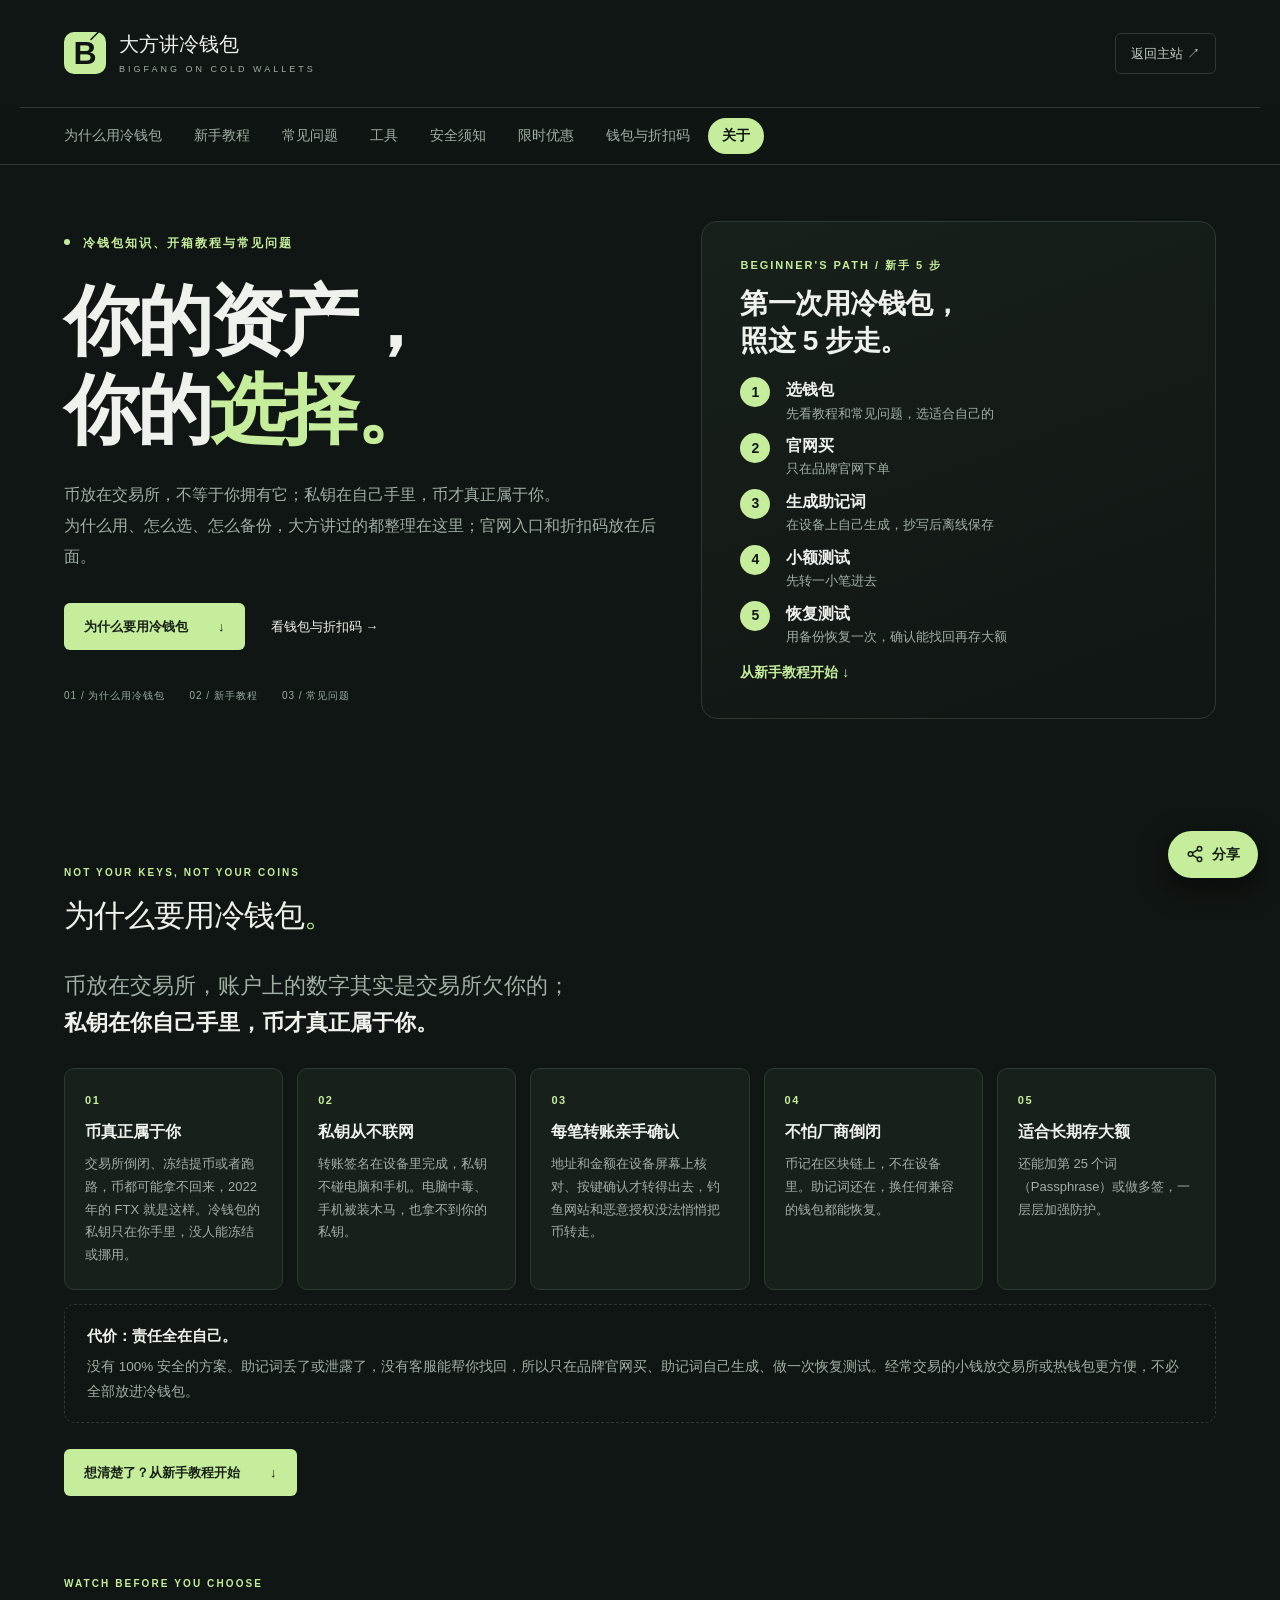
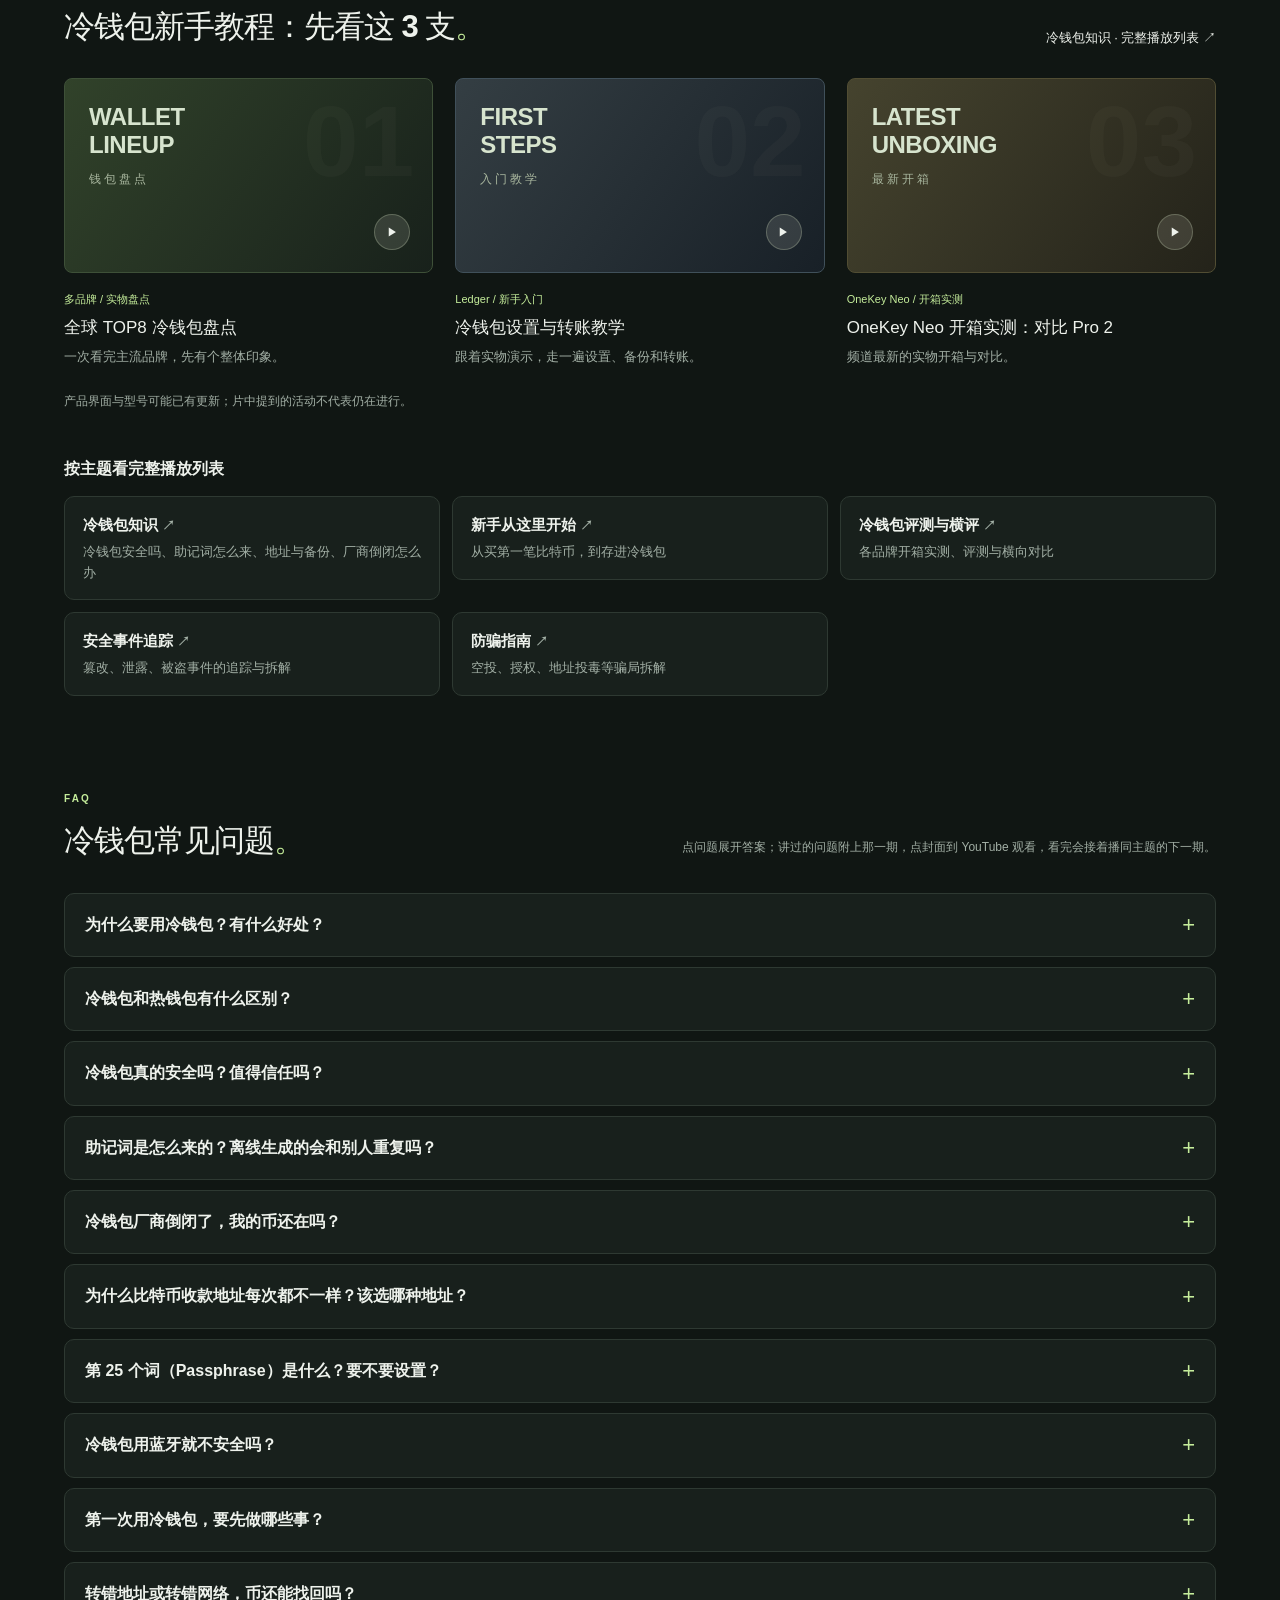
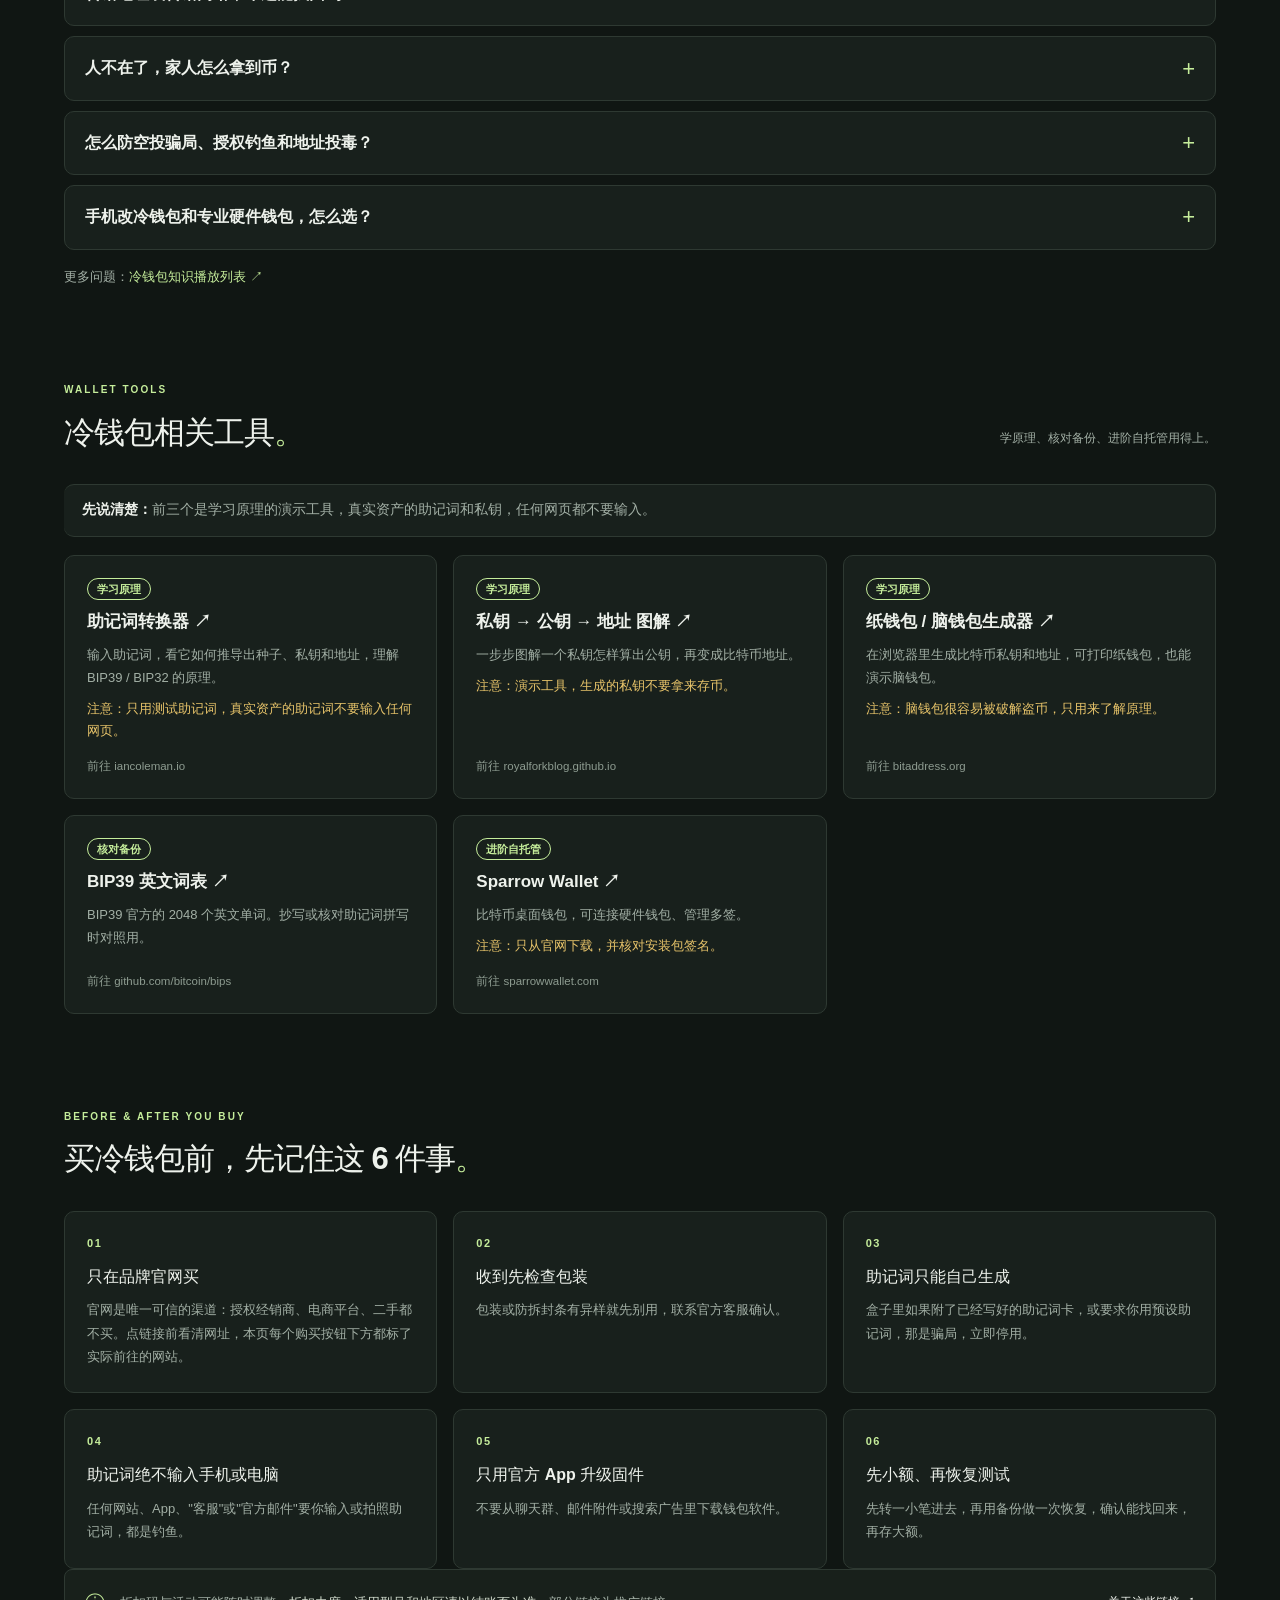
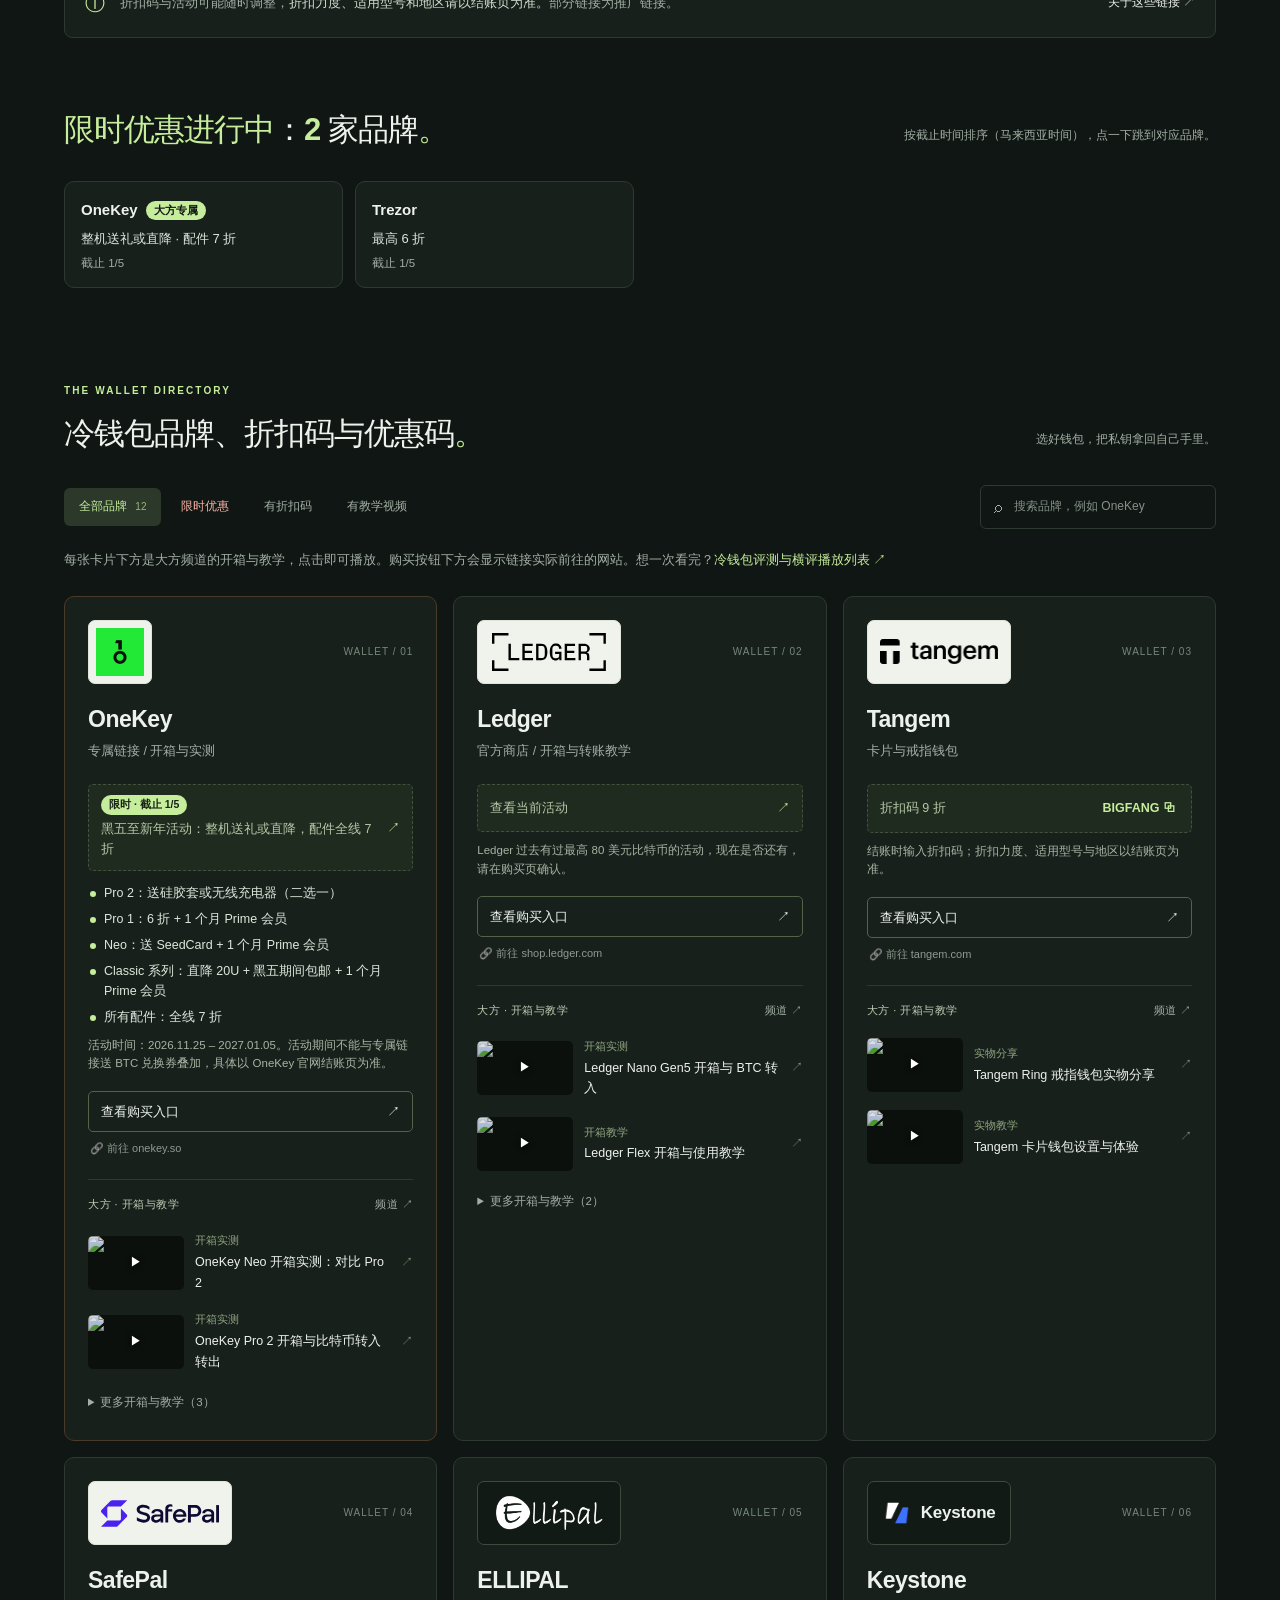
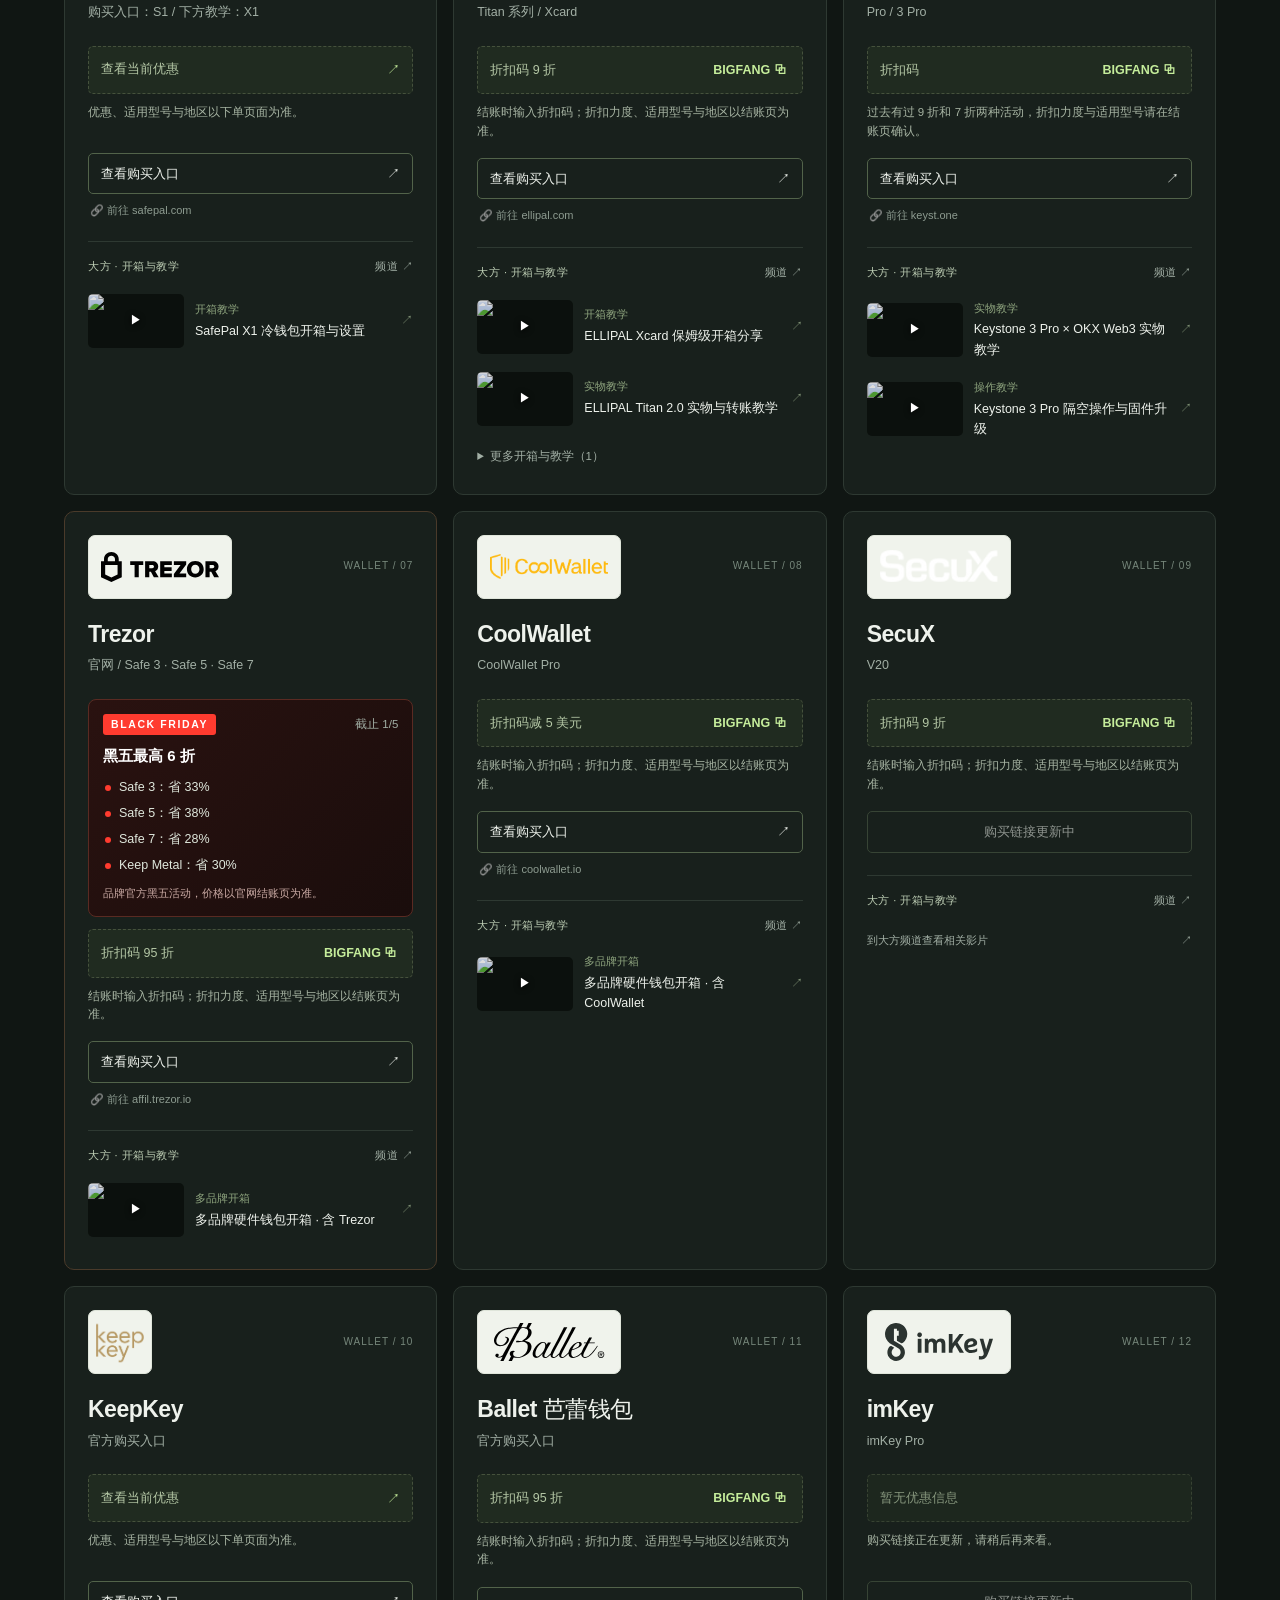
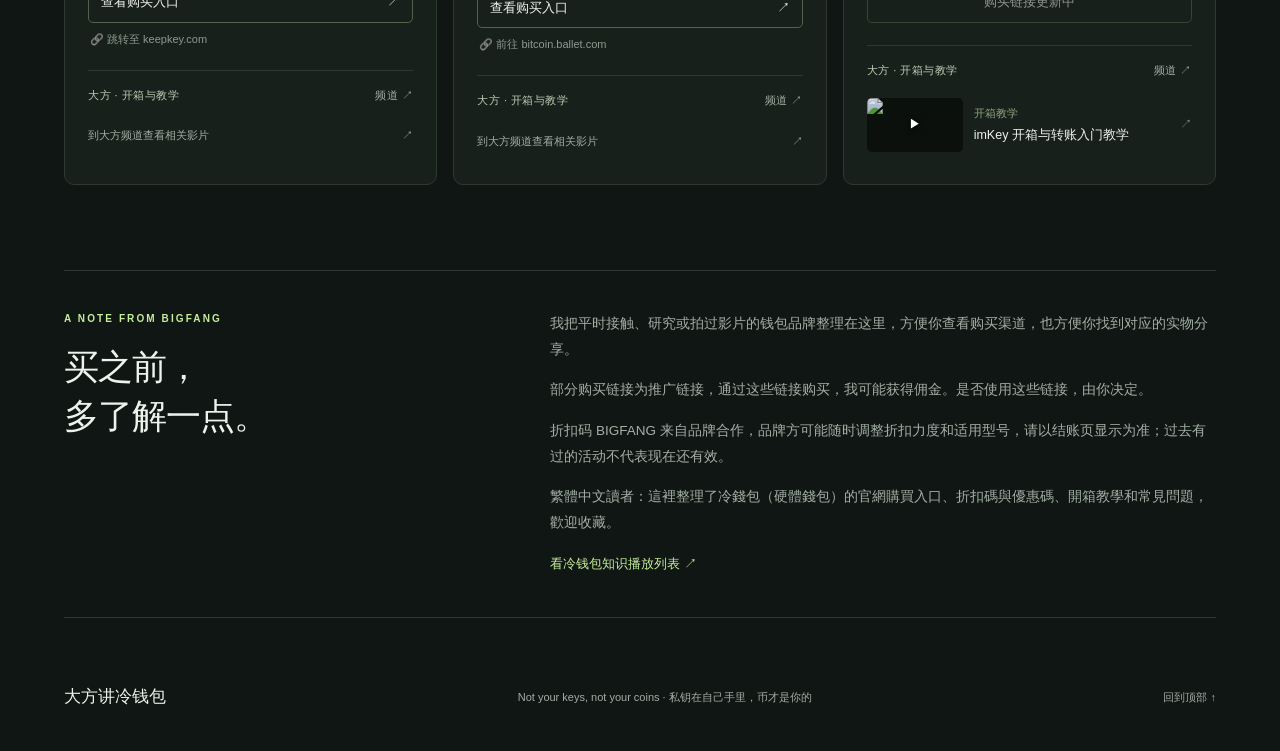
==== commit 979add5b: "Remove video links under the why-section cost note Co-Authored-By: Claude Opus 5.5 <noreply@anthropi" ====
--- a/index.html
+++ b/index.html
@@ -39,7 +39,7 @@
 <nav class="section-nav" aria-label="页面板块"><div class="section-nav-inner"><a href="#why">为什么用冷钱包</a><a href="#learn">新手教程</a><a href="#faq">常见问题</a><a href="#tools">工具</a><a href="#safety">安全须知</a><a href="#deals" class="nav-deals">限时优惠</a><a href="#wallets">钱包与折扣码</a><a href="#about">关于</a></div></nav>
 <main>
 <section class="hero"><div class="hero-copy"><h1 class="eyebrow bf-eyebrow seo-h1"><span></span> 冷钱包知识、开箱教程与常见问题<i class="bf-only"> · 黑五 2026</i></h1><div class="bf-only"><p class="hero-slogan bf-title">先学会，<br>再买<br><span class="accent">冷钱包。</span></p><p class="intro">币放在交易所，不等于你拥有它；私钥在自己手里，币才真正属于你。<br>为什么用、怎么选、怎么备份，大方讲过的都整理在这里；黑五优惠放在后面。</p><div class="hero-actions"><a href="#why" class="button primary">为什么要用冷钱包 <span>↓</span></a><a href="#deals" class="text-link">看黑五优惠 <span>→</span></a></div></div><div class="normal-only"><p class="hero-slogan">你的资产，<br>你的<span class="accent">选择。</span></p><p class="intro">币放在交易所，不等于你拥有它；私钥在自己手里，币才真正属于你。<br>为什么用、怎么选、怎么备份，大方讲过的都整理在这里；官网入口和折扣码放在后面。</p><div class="hero-actions"><a href="#why" class="button primary">为什么要用冷钱包 <span>↓</span></a><a href="#wallets" class="text-link">看钱包与折扣码 <span>→</span></a></div></div><nav class="hero-note" aria-label="页面导览"><a href="#why">01 / 为什么用冷钱包</a><a href="#learn">02 / 新手教程</a><a href="#faq">03 / 常见问题</a></nav></div><div class="hero-carousel" id="hero-carousel" aria-roledescription="carousel" aria-label="首屏轮播"><div class="hc-track"><div class="hc-slide bf-only is-active" role="group" aria-roledescription="slide" aria-label="黑五 2026"><div class="bf-poster" aria-hidden="true"><span class="bf-poster-top">BLACK</span><span class="bf-poster-mid">FRIDAY</span><span class="bf-poster-year">2026 · 冷钱包</span><span class="bf-sticker">最高<b class="js-best">5 折</b></span><span class="bf-poster-foot">KEEP YOUR KEYS. SAVE YOUR SATS.</span></div></div><div class="hc-slide" role="group" aria-roledescription="slide" aria-label="新手 5 步"><div class="steps-card"><p class="steps-eyebrow">BEGINNER'S PATH / 新手 5 步</p><p class="steps-title">第一次用冷钱包，<br>照这 5 步走。</p><ol class="steps-list"><li><b>选钱包</b><span>先看教程和常见问题，选适合自己的</span></li><li><b>官网买</b><span>只在品牌官网下单</span></li><li><b>生成助记词</b><span>在设备上自己生成，抄写后离线保存</span></li><li><b>小额测试</b><span>先转一小笔进去</span></li><li><b>恢复测试</b><span>用备份恢复一次，确认能找回再存大额</span></li></ol><a class="steps-link" href="#learn">从新手教程开始 ↓</a></div></div></div><div class="hc-dots" role="tablist" aria-label="切换轮播"></div></div></section>
-<section id="why" class="why"><div class="section-heading"><div><p class="eyebrow">NOT YOUR KEYS, NOT YOUR COINS</p><h2>为什么要用冷钱包<span>。</span></h2></div></div><p class="why-lead">币放在交易所，账户上的数字其实是交易所欠你的；<br><b>私钥在你自己手里，币才真正属于你。</b></p><ol class="why-grid"><li><b>币真正属于你</b><p>交易所倒闭、冻结提币或者跑路，币都可能拿不回来，2022 年的 FTX 就是这样。冷钱包的私钥只在你手里，没人能冻结或挪用。</p></li><li><b>私钥从不联网</b><p>转账签名在设备里完成，私钥不碰电脑和手机。电脑中毒、手机被装木马，也拿不到你的私钥。</p></li><li><b>每笔转账亲手确认</b><p>地址和金额在设备屏幕上核对、按键确认才转得出去，钓鱼网站和恶意授权没法悄悄把币转走。</p></li><li><b>不怕厂商倒闭</b><p>币记在区块链上，不在设备里。助记词还在，换任何兼容的钱包都能恢复。</p></li><li><b>适合长期存大额</b><p>还能加第 25 个词（Passphrase）或做多签，一层层加强防护。</p></li></ol><div class="why-cost"><b>代价：责任全在自己。</b><p>没有 100% 安全的方案。助记词丢了或泄露了，没有客服能帮你找回，所以只在品牌官网买、助记词自己生成、做一次恢复测试。经常交易的小钱放交易所或热钱包更方便，不必全部放进冷钱包。</p></div><div class="faq-videos why-videos"><p class="faq-videos-label">大方讲过这期</p><div class="faq-video-grid"><a class="faq-video" href="https://www.youtube.com/watch?v=3MNuUjfFXos&amp;list=PL-aFVQ3QG8LQQPFO33PDawBeUutJNmn_I" target="_blank" rel="noopener noreferrer"><span class="faq-thumb"><img src="https://i.ytimg.com/vi/3MNuUjfFXos/mqdefault.jpg" alt="8 分钟讲清怎么保存私钥：钱包比交易所更安全吗" loading="lazy" width="320" height="180"><span class="mini-play" aria-hidden="true">▶</span></span><span class="faq-video-title">8 分钟讲清怎么保存私钥：钱包比交易所更安全吗</span><small>YouTube ↗</small></a><a class="faq-video" href="https://www.youtube.com/watch?v=9OUK9tDJils&amp;list=PLMGpuKShgF_o" target="_blank" rel="noopener noreferrer"><span class="faq-thumb"><img src="https://i.ytimg.com/vi/9OUK9tDJils/mqdefault.jpg" alt="冷钱包安全吗？我为什么要相信冷钱包" loading="lazy" width="320" height="180"><span class="mini-play" aria-hidden="true">▶</span></span><span class="faq-video-title">冷钱包安全吗？我为什么要相信冷钱包</span><small>YouTube ↗</small></a></div></div><p class="why-next"><a class="button primary" href="#learn">想清楚了？从新手教程开始 <span>↓</span></a></p></section>
+<section id="why" class="why"><div class="section-heading"><div><p class="eyebrow">NOT YOUR KEYS, NOT YOUR COINS</p><h2>为什么要用冷钱包<span>。</span></h2></div></div><p class="why-lead">币放在交易所，账户上的数字其实是交易所欠你的；<br><b>私钥在你自己手里，币才真正属于你。</b></p><ol class="why-grid"><li><b>币真正属于你</b><p>交易所倒闭、冻结提币或者跑路，币都可能拿不回来，2022 年的 FTX 就是这样。冷钱包的私钥只在你手里，没人能冻结或挪用。</p></li><li><b>私钥从不联网</b><p>转账签名在设备里完成，私钥不碰电脑和手机。电脑中毒、手机被装木马，也拿不到你的私钥。</p></li><li><b>每笔转账亲手确认</b><p>地址和金额在设备屏幕上核对、按键确认才转得出去，钓鱼网站和恶意授权没法悄悄把币转走。</p></li><li><b>不怕厂商倒闭</b><p>币记在区块链上，不在设备里。助记词还在，换任何兼容的钱包都能恢复。</p></li><li><b>适合长期存大额</b><p>还能加第 25 个词（Passphrase）或做多签，一层层加强防护。</p></li></ol><div class="why-cost"><b>代价：责任全在自己。</b><p>没有 100% 安全的方案。助记词丢了或泄露了，没有客服能帮你找回，所以只在品牌官网买、助记词自己生成、做一次恢复测试。经常交易的小钱放交易所或热钱包更方便，不必全部放进冷钱包。</p></div><p class="why-next"><a class="button primary" href="#learn">想清楚了？从新手教程开始 <span>↓</span></a></p></section>
 <section id="learn" class="learn-section"><div class="section-heading"><div><p class="eyebrow">WATCH BEFORE YOU CHOOSE</p><h2>冷钱包新手教程：先看这 3 支<span>。</span></h2></div><a class="text-link" href="https://www.youtube.com/playlist?list=PLMGpuKShgF_o" target="_blank" rel="noopener noreferrer">冷钱包知识 · 完整播放列表 ↗</a></div><div class="video-grid"><a class="video-card" href="https://www.youtube.com/watch?v=QfZkIOZvjwY&amp;list=PL-aFVQ3QG8LQQPFO33PDawBeUutJNmn_I" target="_blank" rel="noopener noreferrer" data-video-id="QfZkIOZvjwY" data-video-list="PL-aFVQ3QG8LQQPFO33PDawBeUutJNmn_I" data-video-title="全球 TOP8 冷钱包盘点"><div class="video-cover cover-one"><span class="play">▶</span><span class="cover-word">WALLET<br>LINEUP<span>钱包盘点</span></span><span class="video-number">01</span></div><small>多品牌 / 实物盘点</small><h3>全球 TOP8 冷钱包盘点</h3><p>一次看完主流品牌，先有个整体印象。</p></a><a class="video-card" href="https://www.youtube.com/watch?v=Voz2W9CJ3vU&amp;list=PL-aFVQ3QG8LQQPFO33PDawBeUutJNmn_I" target="_blank" rel="noopener noreferrer" data-video-id="Voz2W9CJ3vU" data-video-list="PL-aFVQ3QG8LQQPFO33PDawBeUutJNmn_I" data-video-title="Ledger 新手入门与转账教学"><div class="video-cover cover-two"><span class="play">▶</span><span class="cover-word">FIRST<br>STEPS<span>入门教学</span></span><span class="video-number">02</span></div><small>Ledger / 新手入门</small><h3>冷钱包设置与转账教学</h3><p>跟着实物演示，走一遍设置、备份和转账。</p></a><a class="video-card" href="https://www.youtube.com/watch?v=nkOuDAWk0A4&amp;list=PL-aFVQ3QG8LQQPFO33PDawBeUutJNmn_I" target="_blank" rel="noopener noreferrer" data-video-id="nkOuDAWk0A4" data-video-list="PL-aFVQ3QG8LQQPFO33PDawBeUutJNmn_I" data-video-title="OneKey Neo 开箱实测：对比 Pro 2"><div class="video-cover cover-three"><span class="play">▶</span><span class="cover-word">LATEST<br>UNBOXING<span>最新开箱</span></span><span class="video-number">03</span></div><small>OneKey Neo / 开箱实测</small><h3>OneKey Neo 开箱实测：对比 Pro 2</h3><p>频道最新的实物开箱与对比。</p></a></div><p class="muted video-note">产品界面与型号可能已有更新；片中提到的活动不代表仍在进行。</p><div class="playlists"><h3>按主题看完整播放列表</h3><ul class="playlist-grid"><li><a class="playlist" href="https://www.youtube.com/playlist?list=PLMGpuKShgF_o" target="_blank" rel="noopener noreferrer"><b>冷钱包知识 <span aria-hidden="true">↗</span></b><span>冷钱包安全吗、助记词怎么来、地址与备份、厂商倒闭怎么办</span></a></li><li><a class="playlist" href="https://www.youtube.com/playlist?list=PLeCMlB5wOViA" target="_blank" rel="noopener noreferrer"><b>新手从这里开始 <span aria-hidden="true">↗</span></b><span>从买第一笔比特币，到存进冷钱包</span></a></li><li><a class="playlist" href="https://www.youtube.com/playlist?list=PL-aFVQ3QG8LQQPFO33PDawBeUutJNmn_I" target="_blank" rel="noopener noreferrer"><b>冷钱包评测与横评 <span aria-hidden="true">↗</span></b><span>各品牌开箱实测、评测与横向对比</span></a></li><li><a class="playlist" href="https://www.youtube.com/playlist?list=PLXHjWrKqXjnI" target="_blank" rel="noopener noreferrer"><b>安全事件追踪 <span aria-hidden="true">↗</span></b><span>篡改、泄露、被盗事件的追踪与拆解</span></a></li><li><a class="playlist" href="https://www.youtube.com/playlist?list=PL-aFVQ3QG8LTvqH4DzCVlObXJeBMJi5pf" target="_blank" rel="noopener noreferrer"><b>防骗指南 <span aria-hidden="true">↗</span></b><span>空投、授权、地址投毒等骗局拆解</span></a></li></ul></div></section>
 <section id="faq" class="faq"><div class="section-heading"><div><p class="eyebrow">FAQ</p><h2>冷钱包常见问题<span>。</span></h2></div><p>点问题展开答案；讲过的问题附上那一期，点封面到 YouTube 观看，看完会接着播同主题的下一期。</p></div><div class="faq-list"><details class="faq-item"><summary>为什么要用冷钱包？有什么好处？</summary><div class="faq-body"><p>把私钥从交易所和联网设备手里拿回来，由自己掌控。币放交易所，交易所出事就可能拿不回来；冷钱包的私钥只在你手里、从不联网，每笔转账都要在设备上亲手确认，厂商倒闭也能用助记词恢复。代价是责任全在自己，助记词要保管好。</p><div class="faq-videos"><p class="faq-videos-label">大方讲过这期</p><div class="faq-video-grid"><a class="faq-video" href="https://www.youtube.com/watch?v=3MNuUjfFXos&amp;list=PL-aFVQ3QG8LQQPFO33PDawBeUutJNmn_I" target="_blank" rel="noopener noreferrer"><span class="faq-thumb"><img src="https://i.ytimg.com/vi/3MNuUjfFXos/mqdefault.jpg" alt="8 分钟讲清怎么保存私钥：钱包比交易所更安全吗" loading="lazy" width="320" height="180"><span class="mini-play" aria-hidden="true">▶</span></span><span class="faq-video-title">8 分钟讲清怎么保存私钥：钱包比交易所更安全吗</span><small>YouTube ↗</small></a><a class="faq-video" href="https://www.youtube.com/watch?v=9OUK9tDJils&amp;list=PLMGpuKShgF_o" target="_blank" rel="noopener noreferrer"><span class="faq-thumb"><img src="https://i.ytimg.com/vi/9OUK9tDJils/mqdefault.jpg" alt="冷钱包安全吗？我为什么要相信冷钱包" loading="lazy" width="320" height="180"><span class="mini-play" aria-hidden="true">▶</span></span><span class="faq-video-title">冷钱包安全吗？我为什么要相信冷钱包</span><small>YouTube ↗</small></a></div></div></div></details><details class="faq-item"><summary>冷钱包和热钱包有什么区别？</summary><div class="faq-body"><p>区别在私钥放在哪里。热钱包的私钥在联网的手机或电脑里；冷钱包的私钥只在设备里，转账时在设备上确认、签名，私钥不会碰到联网设备。</p><div class="faq-videos"><p class="faq-videos-label">大方讲过这期</p><div class="faq-video-grid"><a class="faq-video" href="https://www.youtube.com/watch?v=7xBCqHaApb4&amp;list=PLMGpuKShgF_o" target="_blank" rel="noopener noreferrer"><span class="faq-thumb"><img src="https://i.ytimg.com/vi/7xBCqHaApb4/mqdefault.jpg" alt="冷钱包热钱包的区别" loading="lazy" width="320" height="180"><span class="mini-play" aria-hidden="true">▶</span></span><span class="faq-video-title">冷钱包热钱包的区别</span><small>YouTube ↗</small></a><a class="faq-video" href="https://www.youtube.com/watch?v=3MNuUjfFXos&amp;list=PL-aFVQ3QG8LQQPFO33PDawBeUutJNmn_I" target="_blank" rel="noopener noreferrer"><span class="faq-thumb"><img src="https://i.ytimg.com/vi/3MNuUjfFXos/mqdefault.jpg" alt="8 分钟讲清怎么保存私钥" loading="lazy" width="320" height="180"><span class="mini-play" aria-hidden="true">▶</span></span><span class="faq-video-title">8 分钟讲清怎么保存私钥</span><small>YouTube ↗</small></a></div></div></div></details><details class="faq-item"><summary>冷钱包真的安全吗？值得信任吗？</summary><div class="faq-body"><p>没有 100% 安全的方案。冷钱包解决的是私钥不联网，风险还在：买到被动过手脚的设备、厂商作恶、自己的备份没保管好。所以只在品牌官网买、助记词自己生成、做一次恢复测试。</p><div class="faq-videos"><p class="faq-videos-label">大方讲过这期</p><div class="faq-video-grid"><a class="faq-video" href="https://www.youtube.com/watch?v=9OUK9tDJils&amp;list=PLMGpuKShgF_o" target="_blank" rel="noopener noreferrer"><span class="faq-thumb"><img src="https://i.ytimg.com/vi/9OUK9tDJils/mqdefault.jpg" alt="冷钱包安全吗？我为什么要相信冷钱包" loading="lazy" width="320" height="180"><span class="mini-play" aria-hidden="true">▶</span></span><span class="faq-video-title">冷钱包安全吗？我为什么要相信冷钱包</span><small>YouTube ↗</small></a><a class="faq-video" href="https://www.youtube.com/watch?v=S_YcwtXR2LM&amp;list=PLMGpuKShgF_o" target="_blank" rel="noopener noreferrer"><span class="faq-thumb"><img src="https://i.ytimg.com/vi/S_YcwtXR2LM/mqdefault.jpg" alt="冷钱包作恶？该怎么办" loading="lazy" width="320" height="180"><span class="mini-play" aria-hidden="true">▶</span></span><span class="faq-video-title">冷钱包作恶？该怎么办</span><small>YouTube ↗</small></a></div></div></div></details><details class="faq-item"><summary>助记词是怎么来的？离线生成的会和别人重复吗？</summary><div class="faq-body"><p>助记词由设备里的随机数生成，再按 BIP39 标准对应到 2048 个单词里。12 个词就有 2 的 128 次方种组合，和别人撞上的概率可以忽略。</p><div class="faq-videos"><p class="faq-videos-label">大方讲过这期</p><div class="faq-video-grid"><a class="faq-video" href="https://www.youtube.com/watch?v=zvW3OlCFtTU&amp;list=PLMGpuKShgF_o" target="_blank" rel="noopener noreferrer"><span class="faq-thumb"><img src="https://i.ytimg.com/vi/zvW3OlCFtTU/mqdefault.jpg" alt="助记词怎么来的？真的安全吗" loading="lazy" width="320" height="180"><span class="mini-play" aria-hidden="true">▶</span></span><span class="faq-video-title">助记词怎么来的？真的安全吗</span><small>YouTube ↗</small></a><a class="faq-video" href="https://www.youtube.com/watch?v=kzZUPWEqRSk&amp;list=PLMGpuKShgF_o" target="_blank" rel="noopener noreferrer"><span class="faq-thumb"><img src="https://i.ytimg.com/vi/kzZUPWEqRSk/mqdefault.jpg" alt="离线生成的助记词会重复吗" loading="lazy" width="320" height="180"><span class="mini-play" aria-hidden="true">▶</span></span><span class="faq-video-title">离线生成的助记词会重复吗</span><small>YouTube ↗</small></a><a class="faq-video" href="https://www.youtube.com/watch?v=7djKM7XVy8E&amp;list=PLMGpuKShgF_o" target="_blank" rel="noopener noreferrer"><span class="faq-thumb"><img src="https://i.ytimg.com/vi/7djKM7XVy8E/mqdefault.jpg" alt="助记词、私钥、公钥、地址生成原理" loading="lazy" width="320" height="180"><span class="mini-play" aria-hidden="true">▶</span></span><span class="faq-video-title">助记词、私钥、公钥、地址生成原理</span><small>YouTube ↗</small></a></div></div></div></details><details class="faq-item"><summary>冷钱包厂商倒闭了，我的币还在吗？</summary><div class="faq-body"><p>在。币记录在区块链上，不在设备或厂商那里。只要助记词还在，就能导入其他支持同样标准的钱包恢复。前提是你保管好助记词，有设置第 25 个词的也要一起保管好。</p><div class="faq-videos"><p class="faq-videos-label">大方讲过这期</p><div class="faq-video-grid"><a class="faq-video" href="https://www.youtube.com/watch?v=dPrSmHeDRXg&amp;list=PL-aFVQ3QG8LQQPFO33PDawBeUutJNmn_I" target="_blank" rel="noopener noreferrer"><span class="faq-thumb"><img src="https://i.ytimg.com/vi/dPrSmHeDRXg/mqdefault.jpg" alt="Ledger 坏了、倒闭了，币就没了吗" loading="lazy" width="320" height="180"><span class="mini-play" aria-hidden="true">▶</span></span><span class="faq-video-title">Ledger 坏了、倒闭了，币就没了吗</span><small>YouTube ↗</small></a><a class="faq-video" href="https://www.youtube.com/watch?v=NWfO80ZLGyk&amp;list=PLMGpuKShgF_o" target="_blank" rel="noopener noreferrer"><span class="faq-thumb"><img src="https://i.ytimg.com/vi/NWfO80ZLGyk/mqdefault.jpg" alt="Ledger 倒闭了，ADA 也能找回" loading="lazy" width="320" height="180"><span class="mini-play" aria-hidden="true">▶</span></span><span class="faq-video-title">Ledger 倒闭了，ADA 也能找回</span><small>YouTube ↗</small></a><a class="faq-video" href="https://www.youtube.com/watch?v=92ISBXmEfMg&amp;list=PLMGpuKShgF_o" target="_blank" rel="noopener noreferrer"><span class="faq-thumb"><img src="https://i.ytimg.com/vi/92ISBXmEfMg/mqdefault.jpg" alt="Ledger 25 词导入 OneKey" loading="lazy" width="320" height="180"><span class="mini-play" aria-hidden="true">▶</span></span><span class="faq-video-title">Ledger 25 词导入 OneKey</span><small>YouTube ↗</small></a></div></div></div></details><details class="faq-item"><summary>为什么比特币收款地址每次都不一样？该选哪种地址？</summary><div class="faq-body"><p>冷钱包每次收款会给一个新地址，是为了保护隐私，以前的地址照样能用，都属于同一个钱包。地址开头 bc1q、bc1p、3、1 是不同格式，日常用 bc1q 一般就可以。</p><div class="faq-videos"><p class="faq-videos-label">大方讲过这期</p><div class="faq-video-grid"><a class="faq-video" href="https://www.youtube.com/watch?v=Bfq-Abt6_DE&amp;list=PLMGpuKShgF_o" target="_blank" rel="noopener noreferrer"><span class="faq-thumb"><img src="https://i.ytimg.com/vi/Bfq-Abt6_DE/mqdefault.jpg" alt="地址为啥一直变、UTXO 是什么、4 种地址怎么选" loading="lazy" width="320" height="180"><span class="mini-play" aria-hidden="true">▶</span></span><span class="faq-video-title">地址为啥一直变、UTXO 是什么、4 种地址怎么选</span><small>YouTube ↗</small></a><a class="faq-video" href="https://www.youtube.com/watch?v=PSBl2Am27o0&amp;list=PLMGpuKShgF_o" target="_blank" rel="noopener noreferrer"><span class="faq-thumb"><img src="https://i.ytimg.com/vi/PSBl2Am27o0/mqdefault.jpg" alt="比特币地址为什么每次都不一样" loading="lazy" width="320" height="180"><span class="mini-play" aria-hidden="true">▶</span></span><span class="faq-video-title">比特币地址为什么每次都不一样</span><small>YouTube ↗</small></a></div></div></div></details><details class="faq-item"><summary>第 25 个词（Passphrase）是什么？要不要设置？</summary><div class="faq-body"><p>它是在助记词之外再加的一个密码，同一组助记词配上不同的 Passphrase，会得到完全不同的钱包。安全性更高，但忘了就永远找不回，设置前想清楚怎么备份。</p><div class="faq-videos"><p class="faq-videos-label">大方讲过这期</p><div class="faq-video-grid"><a class="faq-video" href="https://www.youtube.com/watch?v=jCgOyh18f5Q&amp;list=PLMGpuKShgF_o" target="_blank" rel="noopener noreferrer"><span class="faq-thumb"><img src="https://i.ytimg.com/vi/jCgOyh18f5Q/mqdefault.jpg" alt="Ledger Passphrase 第 25 个词怎么用" loading="lazy" width="320" height="180"><span class="mini-play" aria-hidden="true">▶</span></span><span class="faq-video-title">Ledger Passphrase 第 25 个词怎么用</span><small>YouTube ↗</small></a></div></div></div></details><details class="faq-item"><summary>冷钱包用蓝牙就不安全吗？</summary><div class="faq-body"><p>蓝牙传的是待签名的交易和签好的结果，私钥不会离开设备。如果还是在意，可以选用二维码传输、完全不连线的 Air-gap 机型。</p><div class="faq-videos"><p class="faq-videos-label">大方讲过这期</p><div class="faq-video-grid"><a class="faq-video" href="https://www.youtube.com/watch?v=DTAjohYJq9o&amp;list=PLMGpuKShgF_o" target="_blank" rel="noopener noreferrer"><span class="faq-thumb"><img src="https://i.ytimg.com/vi/DTAjohYJq9o/mqdefault.jpg" alt="冷钱包用蓝牙就不安全吗" loading="lazy" width="320" height="180"><span class="mini-play" aria-hidden="true">▶</span></span><span class="faq-video-title">冷钱包用蓝牙就不安全吗</span><small>YouTube ↗</small></a><a class="faq-video" href="https://www.youtube.com/watch?v=dcz2KaNy4bk&amp;list=PLMGpuKShgF_o" target="_blank" rel="noopener noreferrer"><span class="faq-thumb"><img src="https://i.ytimg.com/vi/dcz2KaNy4bk/mqdefault.jpg" alt="OneKey Pro Air-gap 模式详解" loading="lazy" width="320" height="180"><span class="mini-play" aria-hidden="true">▶</span></span><span class="faq-video-title">OneKey Pro Air-gap 模式详解</span><small>YouTube ↗</small></a></div></div></div></details><details class="faq-item"><summary>第一次用冷钱包，要先做哪些事？</summary><div class="faq-body"><p>从品牌官网买，收到先检查包装；助记词在设备上自己生成，抄在纸或钢板上离线保存；先转一小笔，用备份做一次恢复测试，确认能找回再存大额；固件只用官方 App 升级。</p><div class="faq-videos"><p class="faq-videos-label">大方讲过这期</p><div class="faq-video-grid"><a class="faq-video" href="https://www.youtube.com/watch?v=DZMwxXVK7a8&amp;list=PLMGpuKShgF_o" target="_blank" rel="noopener noreferrer"><span class="faq-thumb"><img src="https://i.ytimg.com/vi/DZMwxXVK7a8/mqdefault.jpg" alt="初次使用冷钱包必须做的四件事" loading="lazy" width="320" height="180"><span class="mini-play" aria-hidden="true">▶</span></span><span class="faq-video-title">初次使用冷钱包必须做的四件事</span><small>YouTube ↗</small></a><a class="faq-video" href="https://www.youtube.com/watch?v=He9da7DQGKw&amp;list=PLMGpuKShgF_o" target="_blank" rel="noopener noreferrer"><span class="faq-thumb"><img src="https://i.ytimg.com/vi/He9da7DQGKw/mqdefault.jpg" alt="冷钱包真的能离线生成助记词吗" loading="lazy" width="320" height="180"><span class="mini-play" aria-hidden="true">▶</span></span><span class="faq-video-title">冷钱包真的能离线生成助记词吗</span><small>YouTube ↗</small></a></div></div></div></details><details class="faq-item"><summary>转错地址或转错网络，币还能找回吗？</summary><div class="faq-body"><p>要看转到了哪里。转到自己钱包里另一条链的地址，通常可以用同一组助记词在别的钱包里找回；转到别人的地址或不存在的地址，基本找不回。转账前先小额测试，并核对地址开头和结尾。</p><div class="faq-videos"><p class="faq-videos-label">大方讲过这期</p><div class="faq-video-grid"><a class="faq-video" href="https://www.youtube.com/watch?v=-lfKWw-WmmI&amp;list=PLMGpuKShgF_o" target="_blank" rel="noopener noreferrer"><span class="faq-thumb"><img src="https://i.ytimg.com/vi/-lfKWw-WmmI/mqdefault.jpg" alt="狗狗币转入 Ledger 转错地址，能找回吗" loading="lazy" width="320" height="180"><span class="mini-play" aria-hidden="true">▶</span></span><span class="faq-video-title">狗狗币转入 Ledger 转错地址，能找回吗</span><small>YouTube ↗</small></a></div></div></div></details><details class="faq-item"><summary>人不在了，家人怎么拿到币？</summary><div class="faq-body"><p>提前想好继承：让家人知道有这笔资产、备份大概放在哪里、怎么恢复、可以找谁帮忙，但不要把助记词明文交出去。</p><div class="faq-videos"><p class="faq-videos-label">大方讲过这期</p><div class="faq-video-grid"><a class="faq-video" href="https://www.youtube.com/watch?v=vYVev_WO5_I&amp;list=PLMGpuKShgF_o" target="_blank" rel="noopener noreferrer"><span class="faq-thumb"><img src="https://i.ytimg.com/vi/vYVev_WO5_I/mqdefault.jpg" alt="人没了币还在，囤币党该给家人看的影片" loading="lazy" width="320" height="180"><span class="mini-play" aria-hidden="true">▶</span></span><span class="faq-video-title">人没了币还在，囤币党该给家人看的影片</span><small>YouTube ↗</small></a></div></div></div></details><details class="faq-item"><summary>怎么防空投骗局、授权钓鱼和地址投毒？</summary><div class="faq-body"><p>不点来路不明的空投链接，不在陌生网站签名授权，转账前完整核对地址，不要从转账记录里复制地址。冷钱包上签名前，看清楚设备屏幕上显示的内容。</p><div class="faq-videos"><p class="faq-videos-label">大方讲过这期</p><div class="faq-video-grid"><a class="faq-video" href="https://www.youtube.com/watch?v=EdJeosAe-sY&amp;list=PL-aFVQ3QG8LTvqH4DzCVlObXJeBMJi5pf" target="_blank" rel="noopener noreferrer"><span class="faq-thumb"><img src="https://i.ytimg.com/vi/EdJeosAe-sY/mqdefault.jpg" alt="什么是地址投毒？老手为什么也会中招" loading="lazy" width="320" height="180"><span class="mini-play" aria-hidden="true">▶</span></span><span class="faq-video-title">什么是地址投毒？老手为什么也会中招</span><small>YouTube ↗</small></a><a class="faq-video" href="https://www.youtube.com/watch?v=EymlJ6KYQwU&amp;list=PL-aFVQ3QG8LTvqH4DzCVlObXJeBMJi5pf" target="_blank" rel="noopener noreferrer"><span class="faq-thumb"><img src="https://i.ytimg.com/vi/EymlJ6KYQwU/mqdefault.jpg" alt="小狐狸钱包常见的三种授权骗局" loading="lazy" width="320" height="180"><span class="mini-play" aria-hidden="true">▶</span></span><span class="faq-video-title">小狐狸钱包常见的三种授权骗局</span><small>YouTube ↗</small></a><a class="faq-video" href="https://www.youtube.com/watch?v=S7HhsNpc6hE&amp;list=PL-aFVQ3QG8LTvqH4DzCVlObXJeBMJi5pf" target="_blank" rel="noopener noreferrer"><span class="faq-thumb"><img src="https://i.ytimg.com/vi/S7HhsNpc6hE/mqdefault.jpg" alt="老司机翻车：中招空投骗局全记录" loading="lazy" width="320" height="180"><span class="mini-play" aria-hidden="true">▶</span></span><span class="faq-video-title">老司机翻车：中招空投骗局全记录</span><small>YouTube ↗</small></a></div></div></div></details><details class="faq-item"><summary>手机改冷钱包和专业硬件钱包，怎么选？</summary><div class="faq-body"><p>专业硬件钱包有安全芯片、功能单一，被攻击的面更小，适合存大额。旧手机改成冷钱包可以用来学习原理，但要彻底断网、恢复出厂，长期存大额不建议。</p><div class="faq-videos"><p class="faq-videos-label">大方讲过这期</p><div class="faq-video-grid"><a class="faq-video" href="https://www.youtube.com/watch?v=9i9rfVvgXtk&amp;list=PL-aFVQ3QG8LQQPFO33PDawBeUutJNmn_I" target="_blank" rel="noopener noreferrer"><span class="faq-thumb"><img src="https://i.ytimg.com/vi/9i9rfVvgXtk/mqdefault.jpg" alt="手机冷钱包 vs 专业硬件钱包：10 个问题帮你选" loading="lazy" width="320" height="180"><span class="mini-play" aria-hidden="true">▶</span></span><span class="faq-video-title">手机冷钱包 vs 专业硬件钱包：10 个问题帮你选</span><small>YouTube ↗</small></a><a class="faq-video" href="https://www.youtube.com/watch?v=MkqgQA6lcII&amp;list=PL-aFVQ3QG8LQQPFO33PDawBeUutJNmn_I" target="_blank" rel="noopener noreferrer"><span class="faq-thumb"><img src="https://i.ytimg.com/vi/MkqgQA6lcII/mqdefault.jpg" alt="用旧手机免费做一个冷钱包" loading="lazy" width="320" height="180"><span class="mini-play" aria-hidden="true">▶</span></span><span class="faq-video-title">用旧手机免费做一个冷钱包</span><small>YouTube ↗</small></a></div></div></div></details></div><p class="faq-more">更多问题：<a href="https://www.youtube.com/playlist?list=PLMGpuKShgF_o" target="_blank" rel="noopener noreferrer">冷钱包知识播放列表 ↗</a></p></section>
 <section id="tools" class="tools"><div class="section-heading"><div><p class="eyebrow">WALLET TOOLS</p><h2>冷钱包相关工具<span>。</span></h2></div><p>学原理、核对备份、进阶自托管用得上。</p></div><p class="tools-note"><b>先说清楚：</b>前三个是学习原理的演示工具，真实资产的助记词和私钥，任何网页都不要输入。</p><ul class="tool-grid"><li class="tool"><span class="tool-tag">学习原理</span><a class="tool-name" href="https://iancoleman.io/bip39/#english" target="_blank" rel="noopener noreferrer">助记词转换器 <span aria-hidden="true">↗</span></a><p>输入助记词，看它如何推导出种子、私钥和地址，理解 BIP39 / BIP32 的原理。</p><p class="tool-warn">注意：只用测试助记词，真实资产的助记词不要输入任何网页。</p><small>前往 iancoleman.io</small></li><li class="tool"><span class="tool-tag">学习原理</span><a class="tool-name" href="https://royalforkblog.github.io/2014/08/11/graphical-address-generator/" target="_blank" rel="noopener noreferrer">私钥 → 公钥 → 地址 图解 <span aria-hidden="true">↗</span></a><p>一步步图解一个私钥怎样算出公钥，再变成比特币地址。</p><p class="tool-warn">注意：演示工具，生成的私钥不要拿来存币。</p><small>前往 royalforkblog.github.io</small></li><li class="tool"><span class="tool-tag">学习原理</span><a class="tool-name" href="https://www.bitaddress.org/" target="_blank" rel="noopener noreferrer">纸钱包 / 脑钱包生成器 <span aria-hidden="true">↗</span></a><p>在浏览器里生成比特币私钥和地址，可打印纸钱包，也能演示脑钱包。</p><p class="tool-warn">注意：脑钱包很容易被破解盗币，只用来了解原理。</p><small>前往 bitaddress.org</small></li><li class="tool"><span class="tool-tag">核对备份</span><a class="tool-name" href="https://github.com/bitcoin/bips/blob/master/bip-0039/english.txt" target="_blank" rel="noopener noreferrer">BIP39 英文词表 <span aria-hidden="true">↗</span></a><p>BIP39 官方的 2048 个英文单词。抄写或核对助记词拼写时对照用。</p><small>前往 github.com/bitcoin/bips</small></li><li class="tool"><span class="tool-tag">进阶自托管</span><a class="tool-name" href="https://sparrowwallet.com/" target="_blank" rel="noopener noreferrer">Sparrow Wallet <span aria-hidden="true">↗</span></a><p>比特币桌面钱包，可连接硬件钱包、管理多签。</p><p class="tool-warn">注意：只从官网下载，并核对安装包签名。</p><small>前往 sparrowwallet.com</small></li></ul></section>
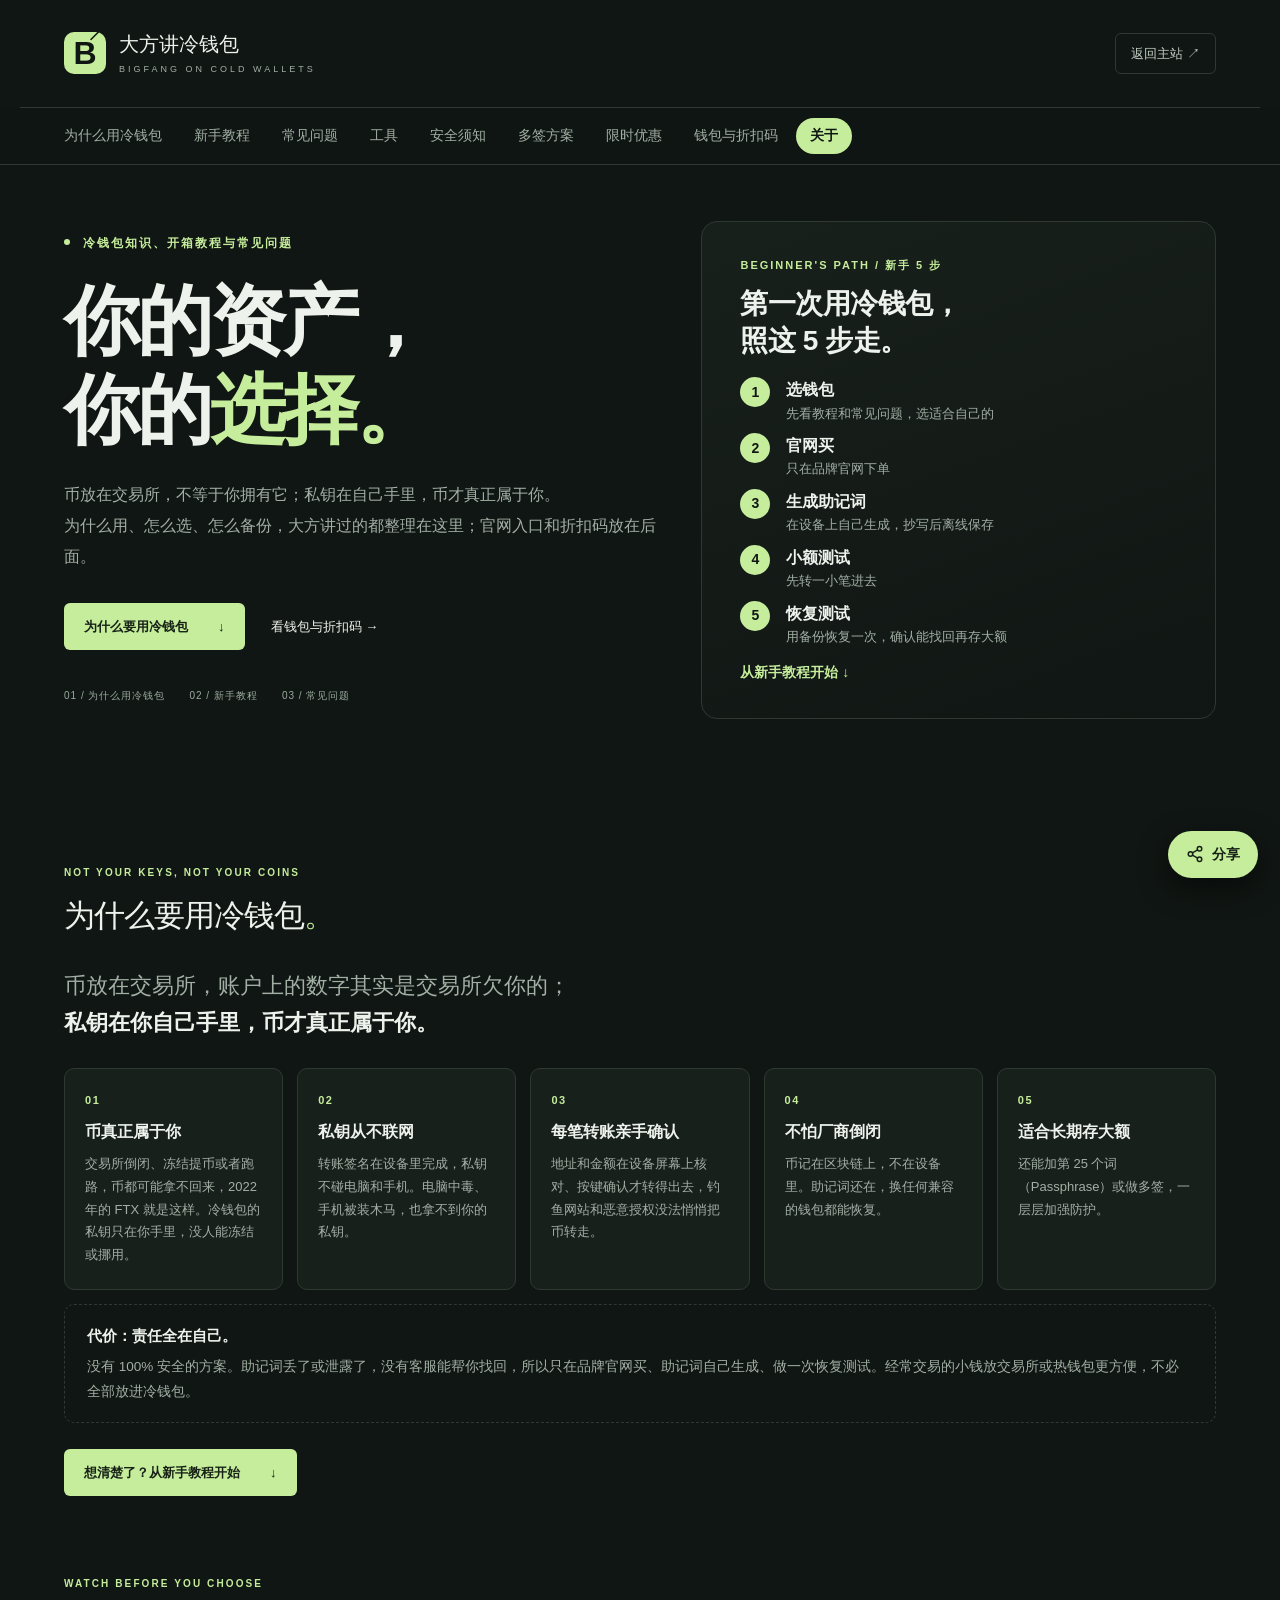
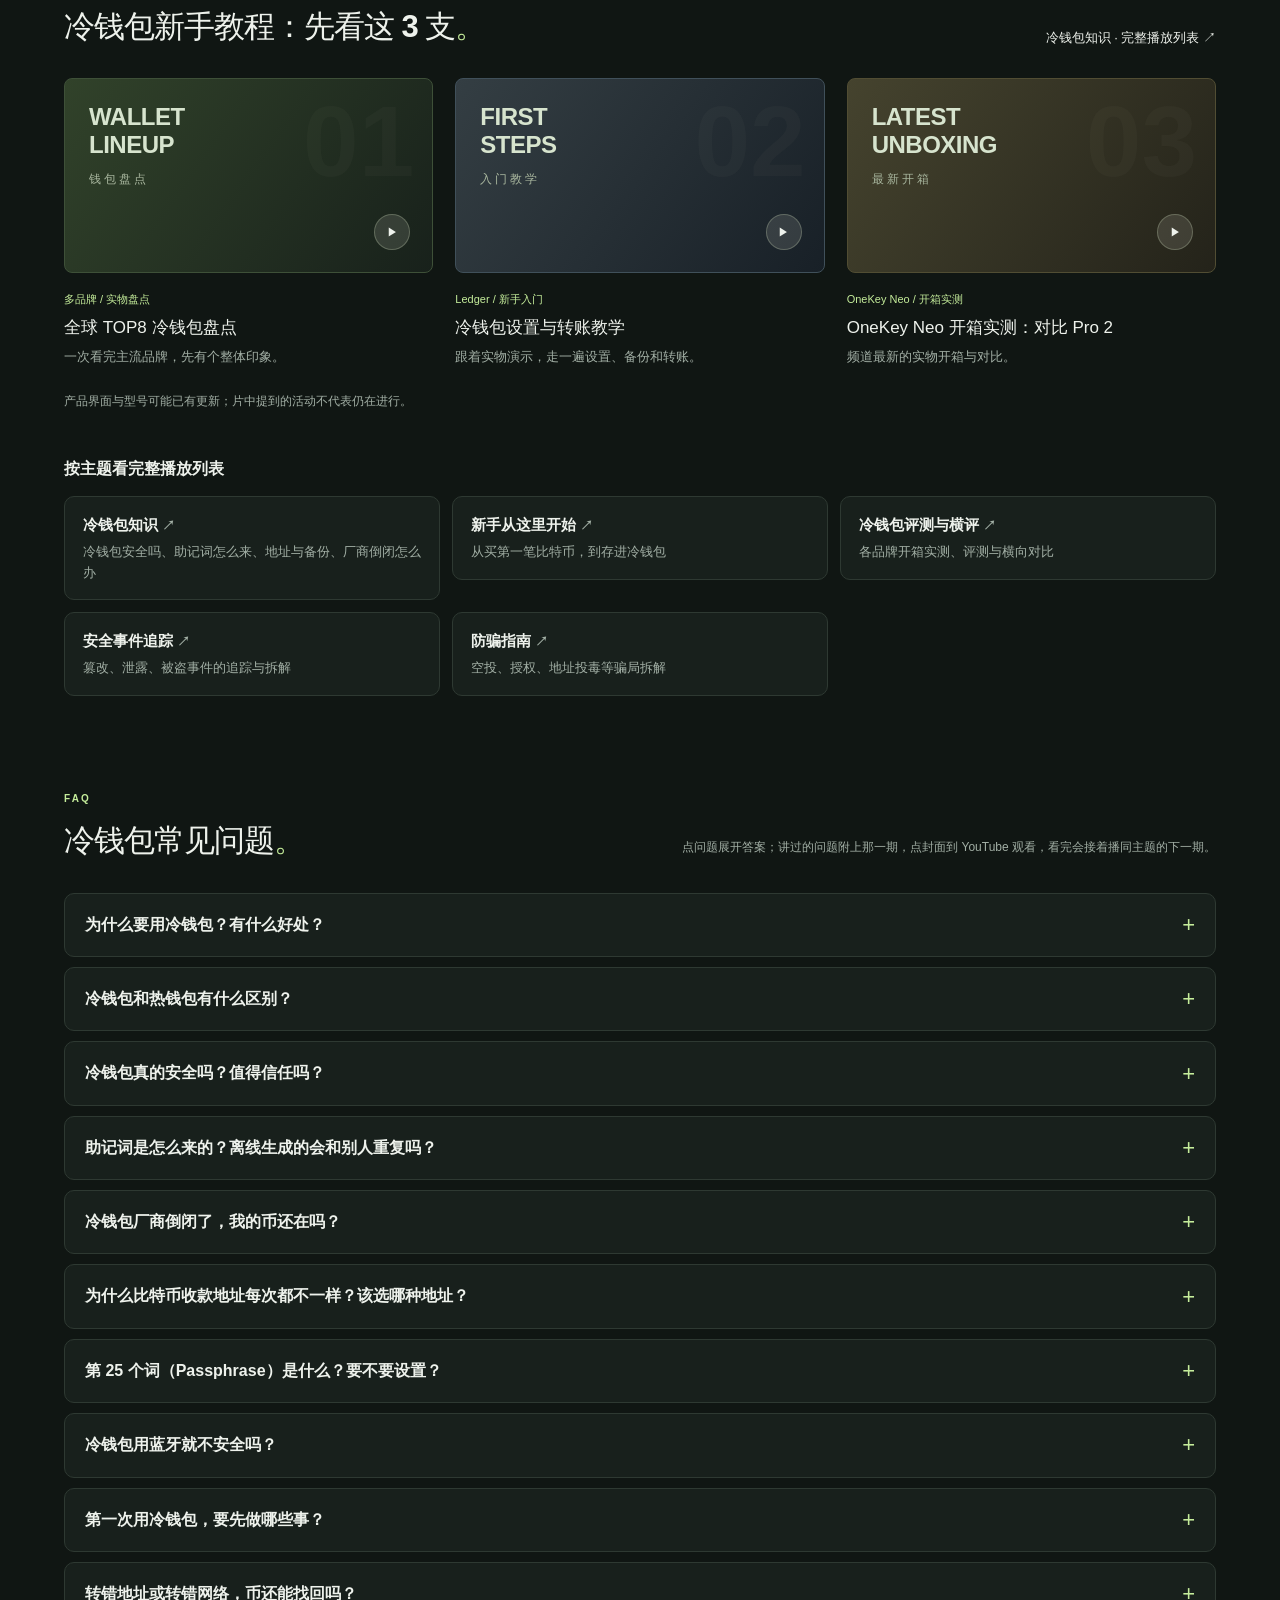
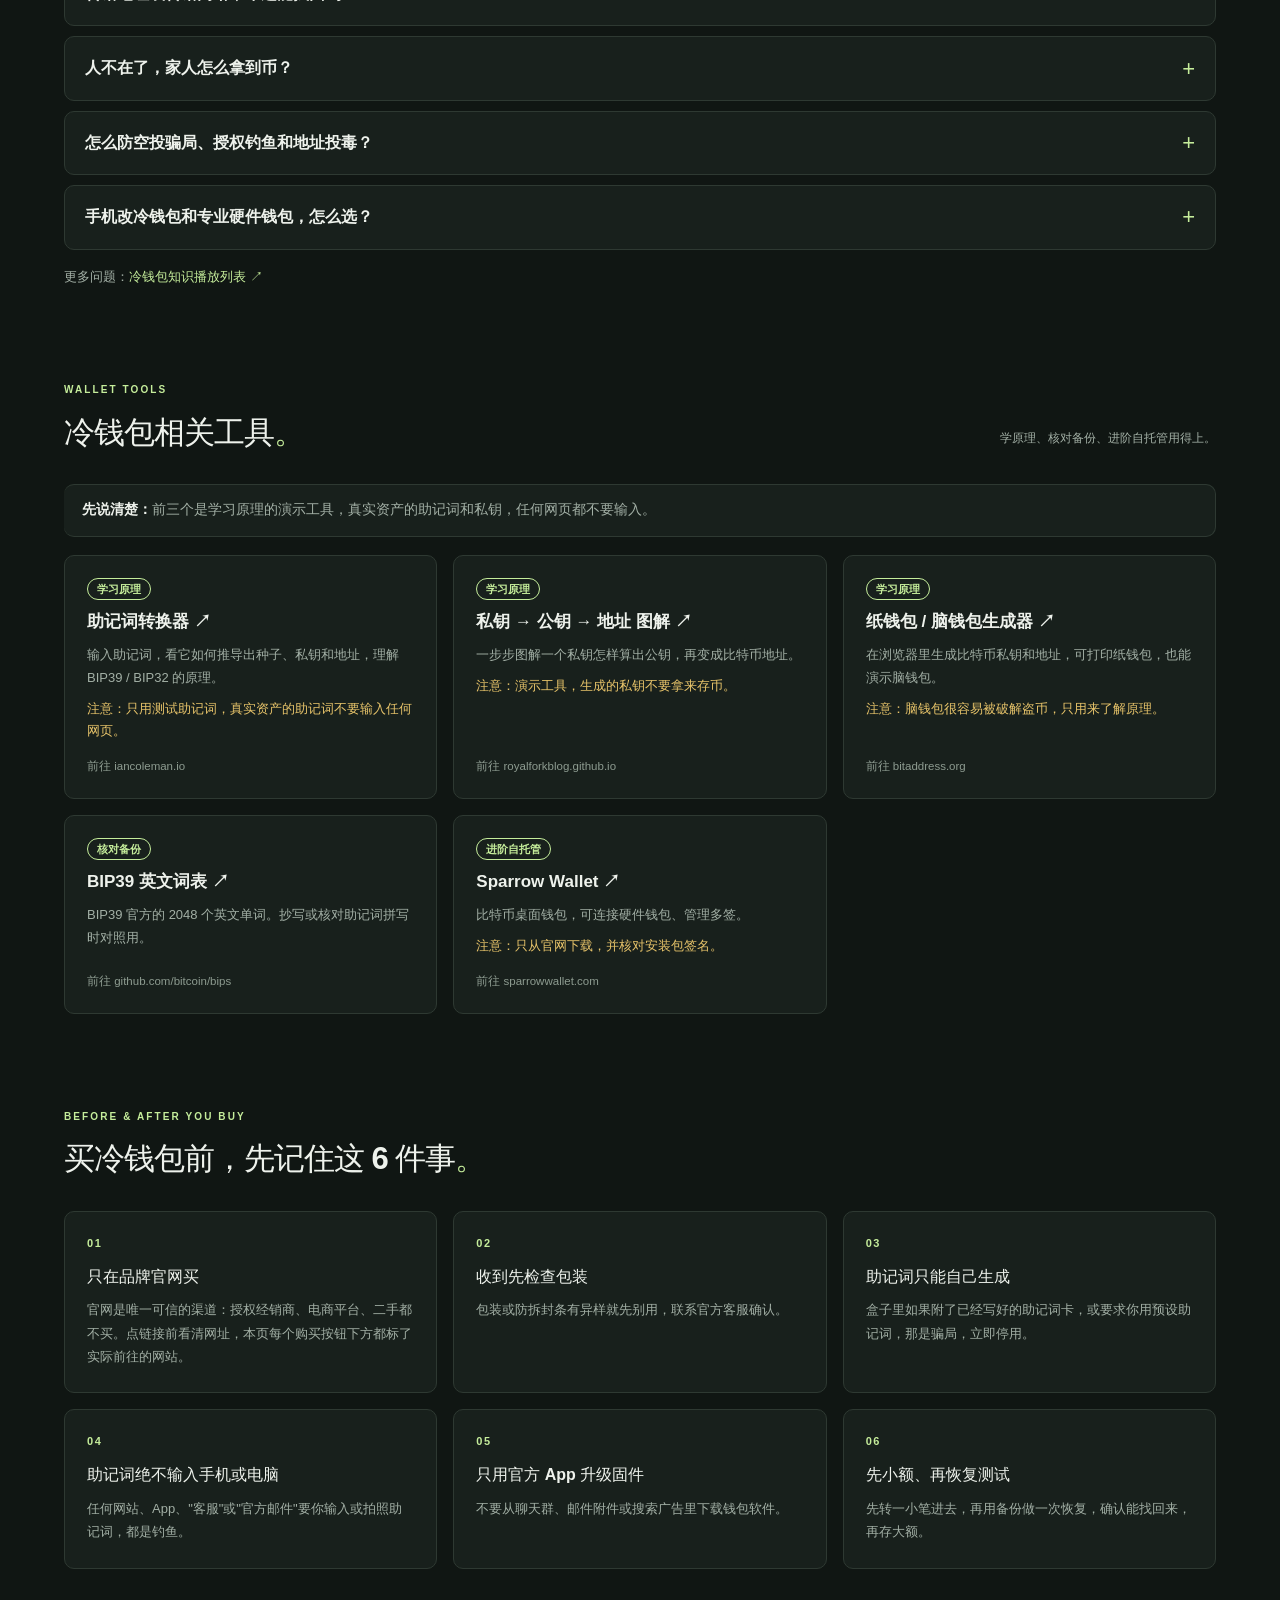
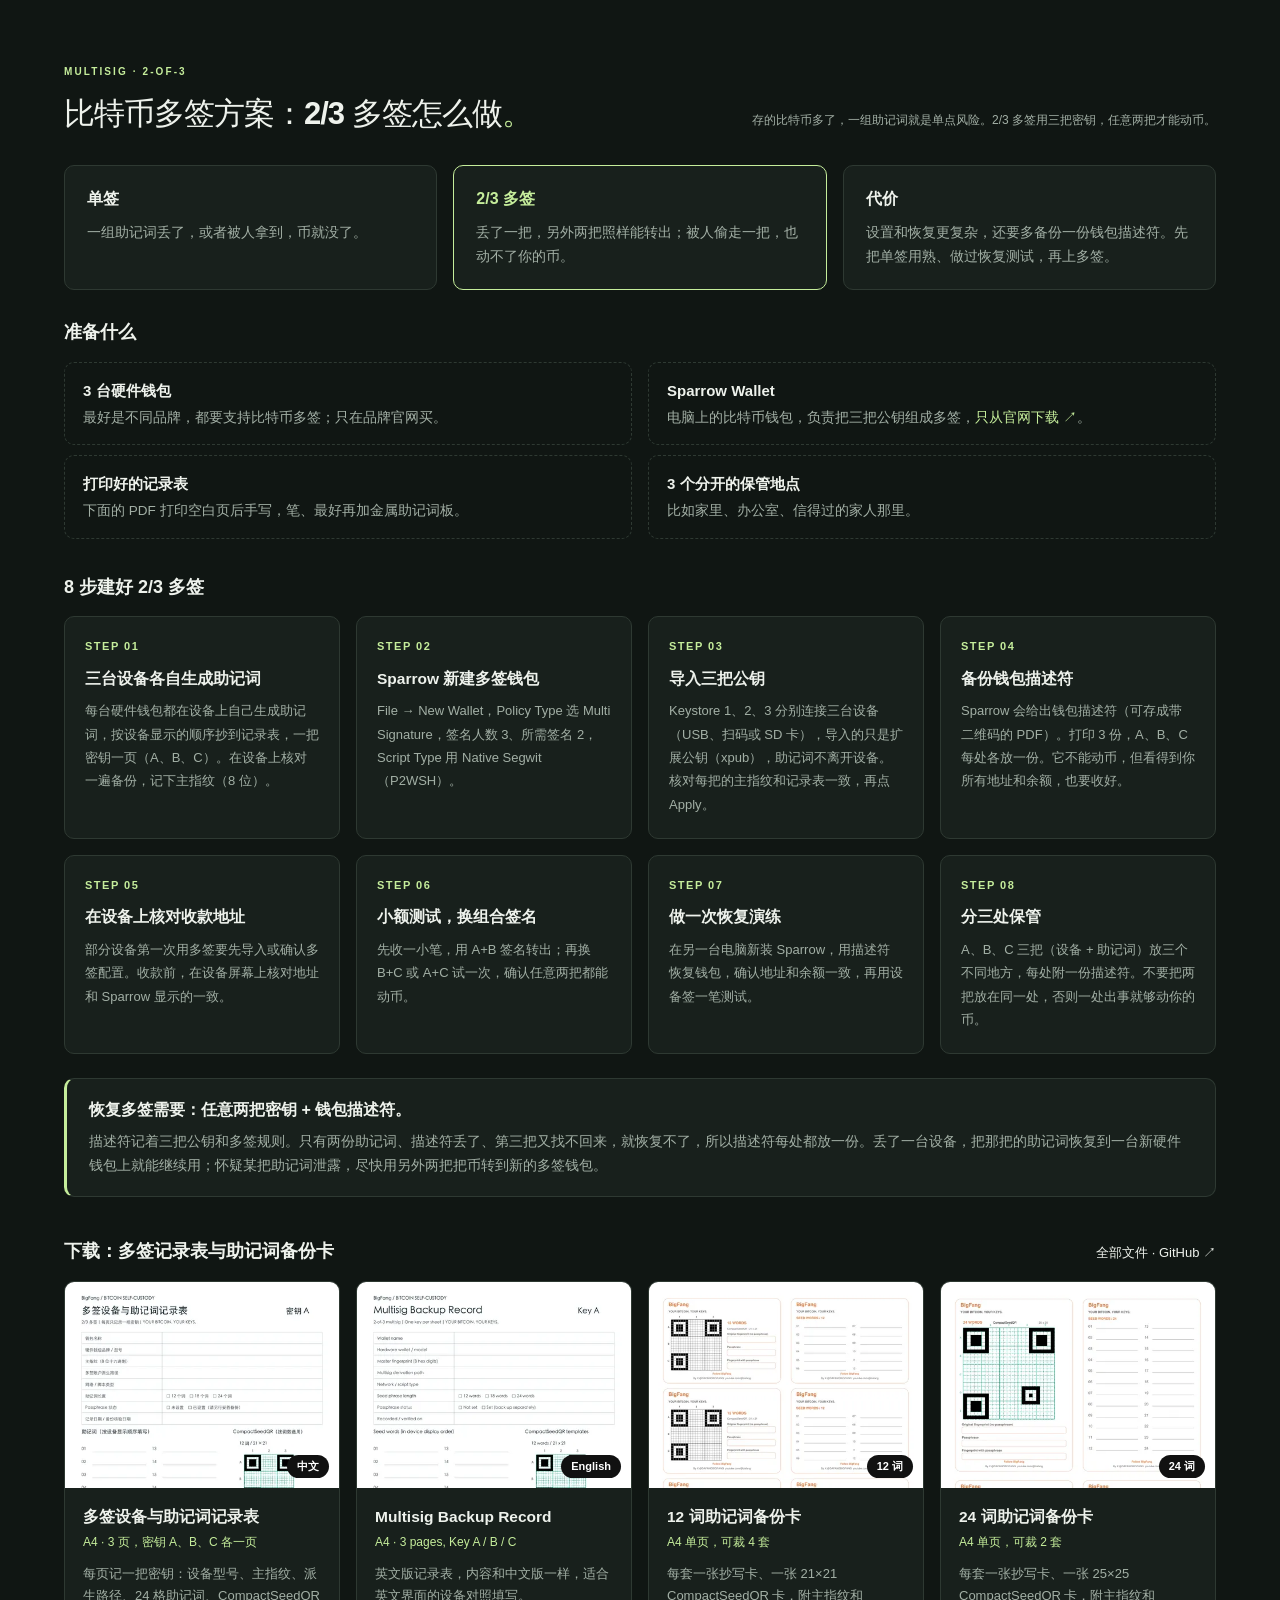
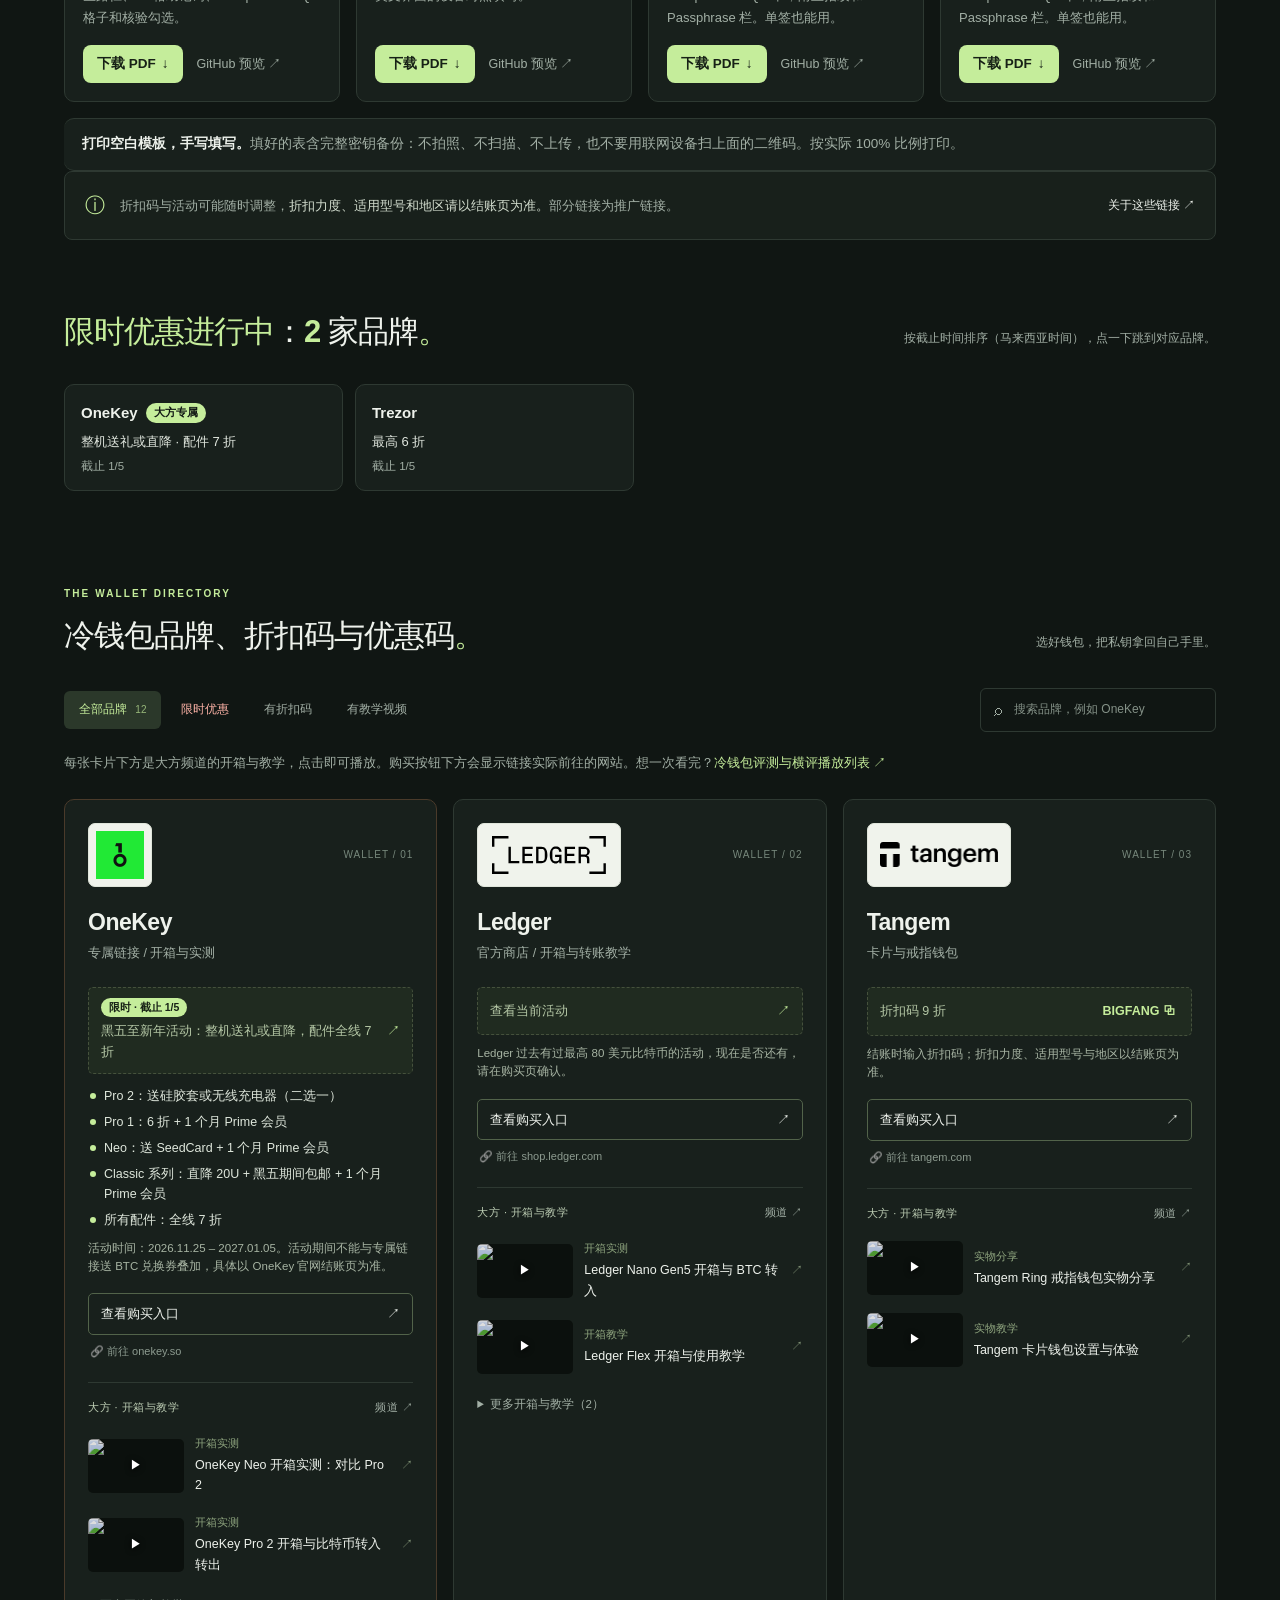
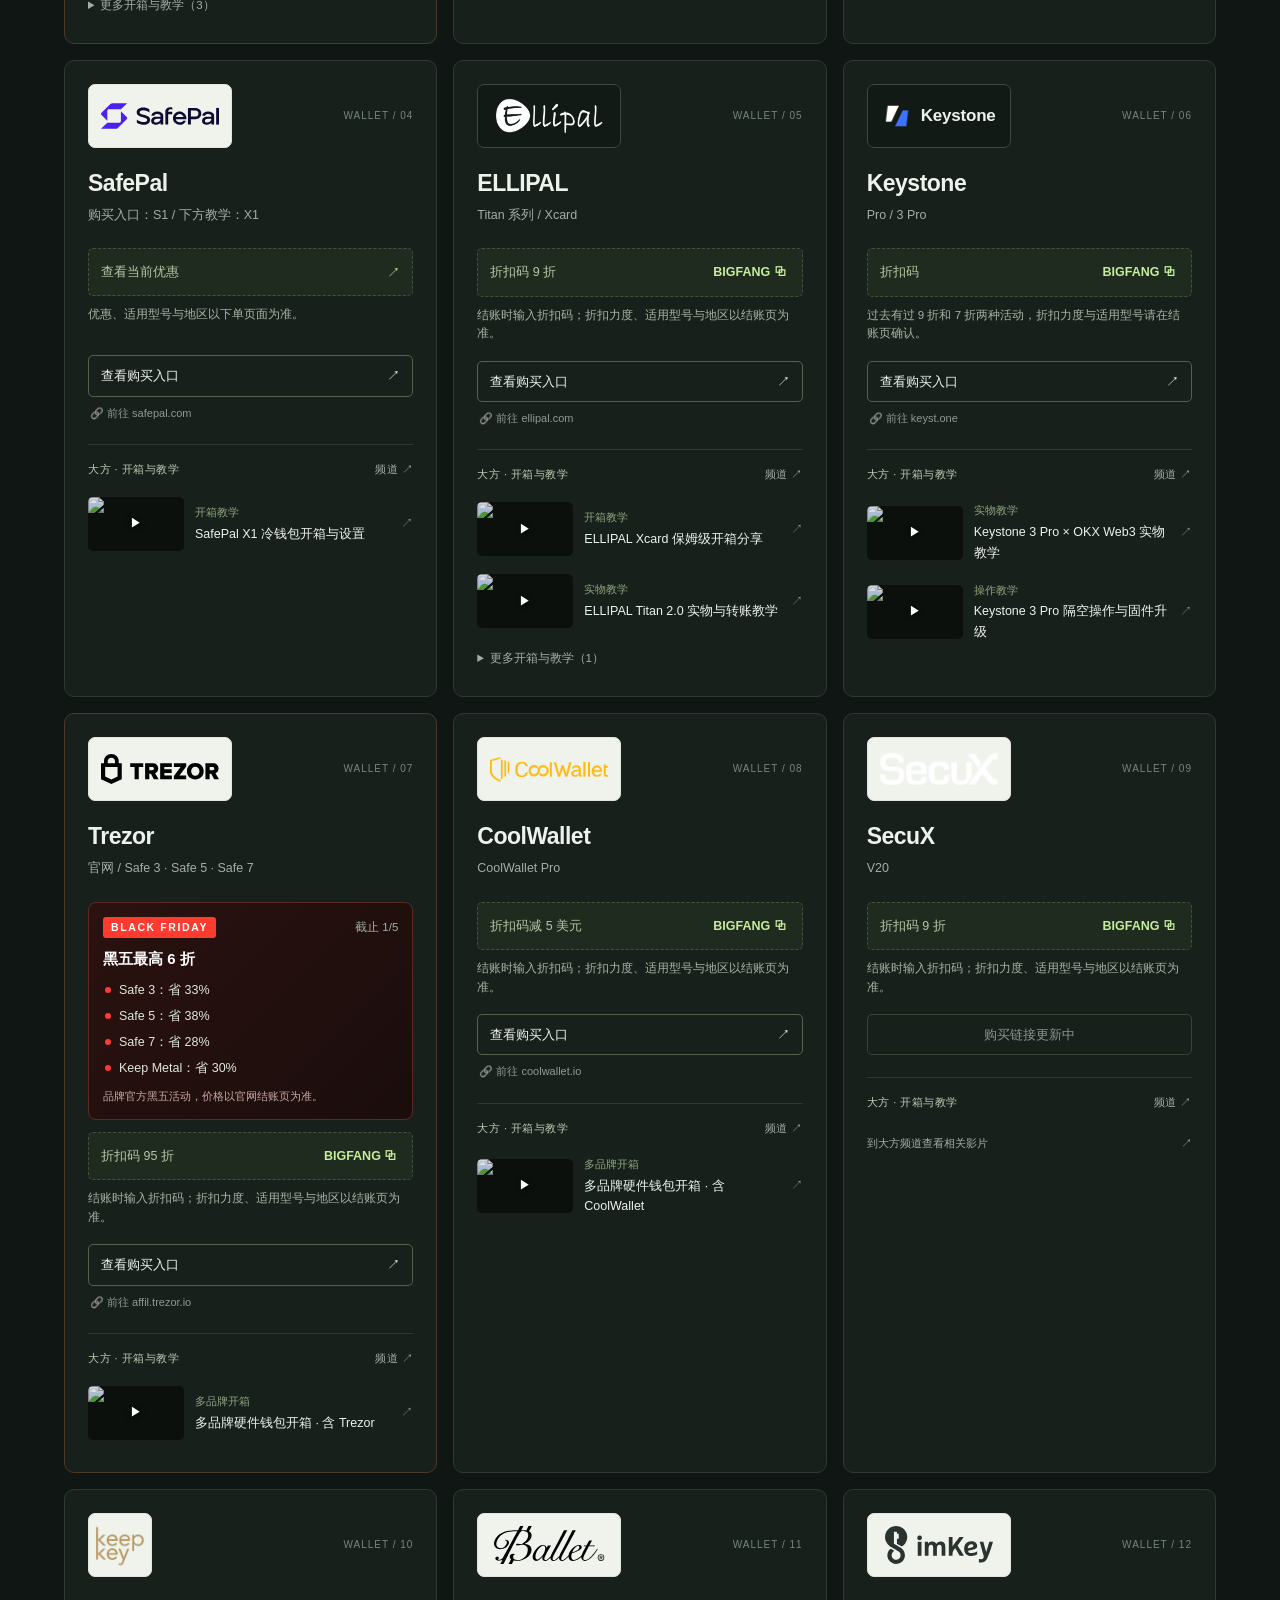
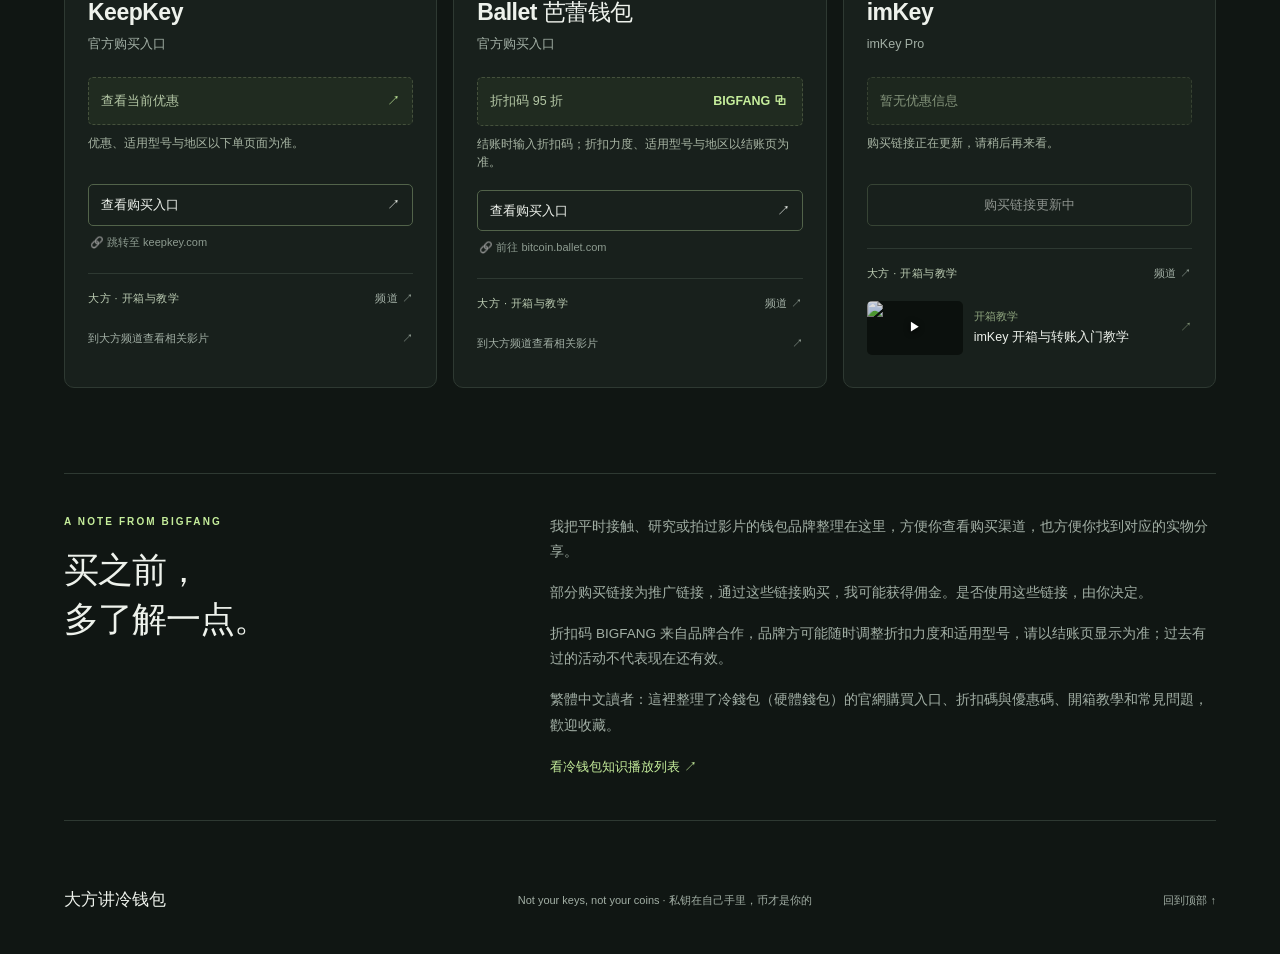
==== commit 3522392f: "Add multisig section with 2-of-3 steps and backup PDF downloads Co-Authored-By: Claude Opus 5.5 <nor" ====
--- a/index.html
+++ b/index.html
@@ -31,12 +31,12 @@
 <meta name="twitter:image" content="https://wallet.bigfang.vip/og-image.png">
 <link rel="preconnect" href="https://i.ytimg.com">
 <!--jsonld:start--><script type="application/ld+json">{"@context":"https://schema.org","@graph":[{"@type":"WebSite","@id":"https://wallet.bigfang.vip/#website","url":"https://wallet.bigfang.vip/","name":"大方讲冷钱包","alternateName":["BigFang on Cold Wallets","大方 BigFang 冷钱包指南"],"inLanguage":"zh-CN","publisher":{"@id":"https://wallet.bigfang.vip/#bigfang"}},{"@type":"Person","@id":"https://wallet.bigfang.vip/#bigfang","name":"大方 BigFang","url":"https://bigfang.vip/","sameAs":["https://www.youtube.com/@dafang","https://x.com/dafangbigfang","https://bigfang.vip/"]},{"@type":"WebPage","@id":"https://wallet.bigfang.vip/#webpage","url":"https://wallet.bigfang.vip/","inLanguage":"zh-CN","isPartOf":{"@id":"https://wallet.bigfang.vip/#website"},"name":"大方讲冷钱包｜冷钱包怎么选、助记词与新手教程，附官网入口与折扣码","description":"币放在交易所，不等于你拥有它。「大方讲冷钱包」讲清楚为什么要用冷钱包、冷钱包怎么选、助记词怎么备份，整理新手教程、常见问题和防骗安全须知，并附 Ledger、Trezor、OneKey、Tangem、SafePal、Keystone 等 12 个品牌的官网购买入口与专属折扣码。","about":["冷钱包","为什么要用冷钱包","私钥自托管","冷钱包教程","助记词","硬件钱包","冷钱包常见问题","冷钱包折扣码"],"author":{"@id":"https://wallet.bigfang.vip/#bigfang"},"dateModified":"2026-11-26","primaryImageOfPage":"https://wallet.bigfang.vip/og-image.png"},{"@type":"ItemList","@id":"https://wallet.bigfang.vip/#wallets","name":"冷钱包品牌、折扣码与优惠码","numberOfItems":12,"itemListElement":[{"@type":"ListItem","position":1,"name":"OneKey 冷钱包","url":"https://wallet.bigfang.vip/#wallet-onekey"},{"@type":"ListItem","position":2,"name":"Ledger 冷钱包","url":"https://wallet.bigfang.vip/#wallet-ledger"},{"@type":"ListItem","position":3,"name":"Tangem 冷钱包","url":"https://wallet.bigfang.vip/#wallet-tangem"},{"@type":"ListItem","position":4,"name":"SafePal 冷钱包","url":"https://wallet.bigfang.vip/#wallet-safepal"},{"@type":"ListItem","position":5,"name":"ELLIPAL 冷钱包","url":"https://wallet.bigfang.vip/#wallet-ellipal"},{"@type":"ListItem","position":6,"name":"Keystone 冷钱包","url":"https://wallet.bigfang.vip/#wallet-keystone"},{"@type":"ListItem","position":7,"name":"Trezor 冷钱包","url":"https://wallet.bigfang.vip/#wallet-trezor"},{"@type":"ListItem","position":8,"name":"CoolWallet 冷钱包","url":"https://wallet.bigfang.vip/#wallet-coolwallet"},{"@type":"ListItem","position":9,"name":"SecuX 冷钱包","url":"https://wallet.bigfang.vip/#wallet-secux"},{"@type":"ListItem","position":10,"name":"KeepKey 冷钱包","url":"https://wallet.bigfang.vip/#wallet-keepkey"},{"@type":"ListItem","position":11,"name":"Ballet 芭蕾钱包 冷钱包","url":"https://wallet.bigfang.vip/#wallet-ballet"},{"@type":"ListItem","position":12,"name":"imKey 冷钱包","url":"https://wallet.bigfang.vip/#wallet-imkey"}]},{"@type":"FAQPage","@id":"https://wallet.bigfang.vip/#faq","mainEntity":[{"@type":"Question","name":"为什么要用冷钱包？有什么好处？","acceptedAnswer":{"@type":"Answer","text":"把私钥从交易所和联网设备手里拿回来，由自己掌控。币放交易所，交易所出事就可能拿不回来；冷钱包的私钥只在你手里、从不联网，每笔转账都要在设备上亲手确认，厂商倒闭也能用助记词恢复。代价是责任全在自己，助记词要保管好。"}},{"@type":"Question","name":"冷钱包和热钱包有什么区别？","acceptedAnswer":{"@type":"Answer","text":"区别在私钥放在哪里。热钱包的私钥在联网的手机或电脑里；冷钱包的私钥只在设备里，转账时在设备上确认、签名，私钥不会碰到联网设备。"}},{"@type":"Question","name":"冷钱包真的安全吗？值得信任吗？","acceptedAnswer":{"@type":"Answer","text":"没有 100% 安全的方案。冷钱包解决的是私钥不联网，风险还在：买到被动过手脚的设备、厂商作恶、自己的备份没保管好。所以只在品牌官网买、助记词自己生成、做一次恢复测试。"}},{"@type":"Question","name":"助记词是怎么来的？离线生成的会和别人重复吗？","acceptedAnswer":{"@type":"Answer","text":"助记词由设备里的随机数生成，再按 BIP39 标准对应到 2048 个单词里。12 个词就有 2 的 128 次方种组合，和别人撞上的概率可以忽略。"}},{"@type":"Question","name":"冷钱包厂商倒闭了，我的币还在吗？","acceptedAnswer":{"@type":"Answer","text":"在。币记录在区块链上，不在设备或厂商那里。只要助记词还在，就能导入其他支持同样标准的钱包恢复。前提是你保管好助记词，有设置第 25 个词的也要一起保管好。"}},{"@type":"Question","name":"为什么比特币收款地址每次都不一样？该选哪种地址？","acceptedAnswer":{"@type":"Answer","text":"冷钱包每次收款会给一个新地址，是为了保护隐私，以前的地址照样能用，都属于同一个钱包。地址开头 bc1q、bc1p、3、1 是不同格式，日常用 bc1q 一般就可以。"}},{"@type":"Question","name":"第 25 个词（Passphrase）是什么？要不要设置？","acceptedAnswer":{"@type":"Answer","text":"它是在助记词之外再加的一个密码，同一组助记词配上不同的 Passphrase，会得到完全不同的钱包。安全性更高，但忘了就永远找不回，设置前想清楚怎么备份。"}},{"@type":"Question","name":"冷钱包用蓝牙就不安全吗？","acceptedAnswer":{"@type":"Answer","text":"蓝牙传的是待签名的交易和签好的结果，私钥不会离开设备。如果还是在意，可以选用二维码传输、完全不连线的 Air-gap 机型。"}},{"@type":"Question","name":"第一次用冷钱包，要先做哪些事？","acceptedAnswer":{"@type":"Answer","text":"从品牌官网买，收到先检查包装；助记词在设备上自己生成，抄在纸或钢板上离线保存；先转一小笔，用备份做一次恢复测试，确认能找回再存大额；固件只用官方 App 升级。"}},{"@type":"Question","name":"转错地址或转错网络，币还能找回吗？","acceptedAnswer":{"@type":"Answer","text":"要看转到了哪里。转到自己钱包里另一条链的地址，通常可以用同一组助记词在别的钱包里找回；转到别人的地址或不存在的地址，基本找不回。转账前先小额测试，并核对地址开头和结尾。"}},{"@type":"Question","name":"人不在了，家人怎么拿到币？","acceptedAnswer":{"@type":"Answer","text":"提前想好继承：让家人知道有这笔资产、备份大概放在哪里、怎么恢复、可以找谁帮忙，但不要把助记词明文交出去。"}},{"@type":"Question","name":"怎么防空投骗局、授权钓鱼和地址投毒？","acceptedAnswer":{"@type":"Answer","text":"不点来路不明的空投链接，不在陌生网站签名授权，转账前完整核对地址，不要从转账记录里复制地址。冷钱包上签名前，看清楚设备屏幕上显示的内容。"}},{"@type":"Question","name":"手机改冷钱包和专业硬件钱包，怎么选？","acceptedAnswer":{"@type":"Answer","text":"专业硬件钱包有安全芯片、功能单一，被攻击的面更小，适合存大额。旧手机改成冷钱包可以用来学习原理，但要彻底断网、恢复出厂，长期存大额不建议。"}}]}]}</script><!--jsonld:end-->
-<link rel="stylesheet" href="./style.css?v=20261125-bfpage">
+<link rel="stylesheet" href="./style.css?v=20261126-multisig">
 </head>
 <body class="bf">
 <div class="bf-ticker bf-only" aria-hidden="true"><div class="bf-ticker-track"><span>NOT YOUR KEYS, NOT YOUR COINS</span><b>私钥在自己手里，币才是你的</b><span>先学会，再买冷钱包</span><b>大方讲冷钱包</b><span>BLACK FRIDAY · 黑五优惠在后面</span><span>NOT YOUR KEYS, NOT YOUR COINS</span><b>私钥在自己手里，币才是你的</b><span>先学会，再买冷钱包</span><b>大方讲冷钱包</b><span>BLACK FRIDAY · 黑五优惠在后面</span><span>NOT YOUR KEYS, NOT YOUR COINS</span><b>私钥在自己手里，币才是你的</b><span>先学会，再买冷钱包</span><b>大方讲冷钱包</b><span>BLACK FRIDAY · 黑五优惠在后面</span><span>NOT YOUR KEYS, NOT YOUR COINS</span><b>私钥在自己手里，币才是你的</b><span>先学会，再买冷钱包</span><b>大方讲冷钱包</b><span>BLACK FRIDAY · 黑五优惠在后面</span></div></div>
 <header class="header"><a href="https://wallet.bigfang.vip/" class="brand" aria-label="大方讲冷钱包 首页"><span class="brand-mark">B<span>↗</span></span><span>大方<b>讲冷钱包</b><small>BIGFANG ON COLD WALLETS</small></span></a><nav aria-label="主导航"><a href="https://bigfang.vip/" class="home">返回主站 ↗</a></nav></header>
-<nav class="section-nav" aria-label="页面板块"><div class="section-nav-inner"><a href="#why">为什么用冷钱包</a><a href="#learn">新手教程</a><a href="#faq">常见问题</a><a href="#tools">工具</a><a href="#safety">安全须知</a><a href="#deals" class="nav-deals">限时优惠</a><a href="#wallets">钱包与折扣码</a><a href="#about">关于</a></div></nav>
+<nav class="section-nav" aria-label="页面板块"><div class="section-nav-inner"><a href="#why">为什么用冷钱包</a><a href="#learn">新手教程</a><a href="#faq">常见问题</a><a href="#tools">工具</a><a href="#safety">安全须知</a><a href="#multisig">多签方案</a><a href="#deals" class="nav-deals">限时优惠</a><a href="#wallets">钱包与折扣码</a><a href="#about">关于</a></div></nav>
 <main>
 <section class="hero"><div class="hero-copy"><h1 class="eyebrow bf-eyebrow seo-h1"><span></span> 冷钱包知识、开箱教程与常见问题<i class="bf-only"> · 黑五 2026</i></h1><div class="bf-only"><p class="hero-slogan bf-title">先学会，<br>再买<br><span class="accent">冷钱包。</span></p><p class="intro">币放在交易所，不等于你拥有它；私钥在自己手里，币才真正属于你。<br>为什么用、怎么选、怎么备份，大方讲过的都整理在这里；黑五优惠放在后面。</p><div class="hero-actions"><a href="#why" class="button primary">为什么要用冷钱包 <span>↓</span></a><a href="#deals" class="text-link">看黑五优惠 <span>→</span></a></div></div><div class="normal-only"><p class="hero-slogan">你的资产，<br>你的<span class="accent">选择。</span></p><p class="intro">币放在交易所，不等于你拥有它；私钥在自己手里，币才真正属于你。<br>为什么用、怎么选、怎么备份，大方讲过的都整理在这里；官网入口和折扣码放在后面。</p><div class="hero-actions"><a href="#why" class="button primary">为什么要用冷钱包 <span>↓</span></a><a href="#wallets" class="text-link">看钱包与折扣码 <span>→</span></a></div></div><nav class="hero-note" aria-label="页面导览"><a href="#why">01 / 为什么用冷钱包</a><a href="#learn">02 / 新手教程</a><a href="#faq">03 / 常见问题</a></nav></div><div class="hero-carousel" id="hero-carousel" aria-roledescription="carousel" aria-label="首屏轮播"><div class="hc-track"><div class="hc-slide bf-only is-active" role="group" aria-roledescription="slide" aria-label="黑五 2026"><div class="bf-poster" aria-hidden="true"><span class="bf-poster-top">BLACK</span><span class="bf-poster-mid">FRIDAY</span><span class="bf-poster-year">2026 · 冷钱包</span><span class="bf-sticker">最高<b class="js-best">5 折</b></span><span class="bf-poster-foot">KEEP YOUR KEYS. SAVE YOUR SATS.</span></div></div><div class="hc-slide" role="group" aria-roledescription="slide" aria-label="新手 5 步"><div class="steps-card"><p class="steps-eyebrow">BEGINNER'S PATH / 新手 5 步</p><p class="steps-title">第一次用冷钱包，<br>照这 5 步走。</p><ol class="steps-list"><li><b>选钱包</b><span>先看教程和常见问题，选适合自己的</span></li><li><b>官网买</b><span>只在品牌官网下单</span></li><li><b>生成助记词</b><span>在设备上自己生成，抄写后离线保存</span></li><li><b>小额测试</b><span>先转一小笔进去</span></li><li><b>恢复测试</b><span>用备份恢复一次，确认能找回再存大额</span></li></ol><a class="steps-link" href="#learn">从新手教程开始 ↓</a></div></div></div><div class="hc-dots" role="tablist" aria-label="切换轮播"></div></div></section>
 <section id="why" class="why"><div class="section-heading"><div><p class="eyebrow">NOT YOUR KEYS, NOT YOUR COINS</p><h2>为什么要用冷钱包<span>。</span></h2></div></div><p class="why-lead">币放在交易所，账户上的数字其实是交易所欠你的；<br><b>私钥在你自己手里，币才真正属于你。</b></p><ol class="why-grid"><li><b>币真正属于你</b><p>交易所倒闭、冻结提币或者跑路，币都可能拿不回来，2022 年的 FTX 就是这样。冷钱包的私钥只在你手里，没人能冻结或挪用。</p></li><li><b>私钥从不联网</b><p>转账签名在设备里完成，私钥不碰电脑和手机。电脑中毒、手机被装木马，也拿不到你的私钥。</p></li><li><b>每笔转账亲手确认</b><p>地址和金额在设备屏幕上核对、按键确认才转得出去，钓鱼网站和恶意授权没法悄悄把币转走。</p></li><li><b>不怕厂商倒闭</b><p>币记在区块链上，不在设备里。助记词还在，换任何兼容的钱包都能恢复。</p></li><li><b>适合长期存大额</b><p>还能加第 25 个词（Passphrase）或做多签，一层层加强防护。</p></li></ol><div class="why-cost"><b>代价：责任全在自己。</b><p>没有 100% 安全的方案。助记词丢了或泄露了，没有客服能帮你找回，所以只在品牌官网买、助记词自己生成、做一次恢复测试。经常交易的小钱放交易所或热钱包更方便，不必全部放进冷钱包。</p></div><p class="why-next"><a class="button primary" href="#learn">想清楚了？从新手教程开始 <span>↓</span></a></p></section>
@@ -44,6 +44,7 @@
 <section id="faq" class="faq"><div class="section-heading"><div><p class="eyebrow">FAQ</p><h2>冷钱包常见问题<span>。</span></h2></div><p>点问题展开答案；讲过的问题附上那一期，点封面到 YouTube 观看，看完会接着播同主题的下一期。</p></div><div class="faq-list"><details class="faq-item"><summary>为什么要用冷钱包？有什么好处？</summary><div class="faq-body"><p>把私钥从交易所和联网设备手里拿回来，由自己掌控。币放交易所，交易所出事就可能拿不回来；冷钱包的私钥只在你手里、从不联网，每笔转账都要在设备上亲手确认，厂商倒闭也能用助记词恢复。代价是责任全在自己，助记词要保管好。</p><div class="faq-videos"><p class="faq-videos-label">大方讲过这期</p><div class="faq-video-grid"><a class="faq-video" href="https://www.youtube.com/watch?v=3MNuUjfFXos&amp;list=PL-aFVQ3QG8LQQPFO33PDawBeUutJNmn_I" target="_blank" rel="noopener noreferrer"><span class="faq-thumb"><img src="https://i.ytimg.com/vi/3MNuUjfFXos/mqdefault.jpg" alt="8 分钟讲清怎么保存私钥：钱包比交易所更安全吗" loading="lazy" width="320" height="180"><span class="mini-play" aria-hidden="true">▶</span></span><span class="faq-video-title">8 分钟讲清怎么保存私钥：钱包比交易所更安全吗</span><small>YouTube ↗</small></a><a class="faq-video" href="https://www.youtube.com/watch?v=9OUK9tDJils&amp;list=PLMGpuKShgF_o" target="_blank" rel="noopener noreferrer"><span class="faq-thumb"><img src="https://i.ytimg.com/vi/9OUK9tDJils/mqdefault.jpg" alt="冷钱包安全吗？我为什么要相信冷钱包" loading="lazy" width="320" height="180"><span class="mini-play" aria-hidden="true">▶</span></span><span class="faq-video-title">冷钱包安全吗？我为什么要相信冷钱包</span><small>YouTube ↗</small></a></div></div></div></details><details class="faq-item"><summary>冷钱包和热钱包有什么区别？</summary><div class="faq-body"><p>区别在私钥放在哪里。热钱包的私钥在联网的手机或电脑里；冷钱包的私钥只在设备里，转账时在设备上确认、签名，私钥不会碰到联网设备。</p><div class="faq-videos"><p class="faq-videos-label">大方讲过这期</p><div class="faq-video-grid"><a class="faq-video" href="https://www.youtube.com/watch?v=7xBCqHaApb4&amp;list=PLMGpuKShgF_o" target="_blank" rel="noopener noreferrer"><span class="faq-thumb"><img src="https://i.ytimg.com/vi/7xBCqHaApb4/mqdefault.jpg" alt="冷钱包热钱包的区别" loading="lazy" width="320" height="180"><span class="mini-play" aria-hidden="true">▶</span></span><span class="faq-video-title">冷钱包热钱包的区别</span><small>YouTube ↗</small></a><a class="faq-video" href="https://www.youtube.com/watch?v=3MNuUjfFXos&amp;list=PL-aFVQ3QG8LQQPFO33PDawBeUutJNmn_I" target="_blank" rel="noopener noreferrer"><span class="faq-thumb"><img src="https://i.ytimg.com/vi/3MNuUjfFXos/mqdefault.jpg" alt="8 分钟讲清怎么保存私钥" loading="lazy" width="320" height="180"><span class="mini-play" aria-hidden="true">▶</span></span><span class="faq-video-title">8 分钟讲清怎么保存私钥</span><small>YouTube ↗</small></a></div></div></div></details><details class="faq-item"><summary>冷钱包真的安全吗？值得信任吗？</summary><div class="faq-body"><p>没有 100% 安全的方案。冷钱包解决的是私钥不联网，风险还在：买到被动过手脚的设备、厂商作恶、自己的备份没保管好。所以只在品牌官网买、助记词自己生成、做一次恢复测试。</p><div class="faq-videos"><p class="faq-videos-label">大方讲过这期</p><div class="faq-video-grid"><a class="faq-video" href="https://www.youtube.com/watch?v=9OUK9tDJils&amp;list=PLMGpuKShgF_o" target="_blank" rel="noopener noreferrer"><span class="faq-thumb"><img src="https://i.ytimg.com/vi/9OUK9tDJils/mqdefault.jpg" alt="冷钱包安全吗？我为什么要相信冷钱包" loading="lazy" width="320" height="180"><span class="mini-play" aria-hidden="true">▶</span></span><span class="faq-video-title">冷钱包安全吗？我为什么要相信冷钱包</span><small>YouTube ↗</small></a><a class="faq-video" href="https://www.youtube.com/watch?v=S_YcwtXR2LM&amp;list=PLMGpuKShgF_o" target="_blank" rel="noopener noreferrer"><span class="faq-thumb"><img src="https://i.ytimg.com/vi/S_YcwtXR2LM/mqdefault.jpg" alt="冷钱包作恶？该怎么办" loading="lazy" width="320" height="180"><span class="mini-play" aria-hidden="true">▶</span></span><span class="faq-video-title">冷钱包作恶？该怎么办</span><small>YouTube ↗</small></a></div></div></div></details><details class="faq-item"><summary>助记词是怎么来的？离线生成的会和别人重复吗？</summary><div class="faq-body"><p>助记词由设备里的随机数生成，再按 BIP39 标准对应到 2048 个单词里。12 个词就有 2 的 128 次方种组合，和别人撞上的概率可以忽略。</p><div class="faq-videos"><p class="faq-videos-label">大方讲过这期</p><div class="faq-video-grid"><a class="faq-video" href="https://www.youtube.com/watch?v=zvW3OlCFtTU&amp;list=PLMGpuKShgF_o" target="_blank" rel="noopener noreferrer"><span class="faq-thumb"><img src="https://i.ytimg.com/vi/zvW3OlCFtTU/mqdefault.jpg" alt="助记词怎么来的？真的安全吗" loading="lazy" width="320" height="180"><span class="mini-play" aria-hidden="true">▶</span></span><span class="faq-video-title">助记词怎么来的？真的安全吗</span><small>YouTube ↗</small></a><a class="faq-video" href="https://www.youtube.com/watch?v=kzZUPWEqRSk&amp;list=PLMGpuKShgF_o" target="_blank" rel="noopener noreferrer"><span class="faq-thumb"><img src="https://i.ytimg.com/vi/kzZUPWEqRSk/mqdefault.jpg" alt="离线生成的助记词会重复吗" loading="lazy" width="320" height="180"><span class="mini-play" aria-hidden="true">▶</span></span><span class="faq-video-title">离线生成的助记词会重复吗</span><small>YouTube ↗</small></a><a class="faq-video" href="https://www.youtube.com/watch?v=7djKM7XVy8E&amp;list=PLMGpuKShgF_o" target="_blank" rel="noopener noreferrer"><span class="faq-thumb"><img src="https://i.ytimg.com/vi/7djKM7XVy8E/mqdefault.jpg" alt="助记词、私钥、公钥、地址生成原理" loading="lazy" width="320" height="180"><span class="mini-play" aria-hidden="true">▶</span></span><span class="faq-video-title">助记词、私钥、公钥、地址生成原理</span><small>YouTube ↗</small></a></div></div></div></details><details class="faq-item"><summary>冷钱包厂商倒闭了，我的币还在吗？</summary><div class="faq-body"><p>在。币记录在区块链上，不在设备或厂商那里。只要助记词还在，就能导入其他支持同样标准的钱包恢复。前提是你保管好助记词，有设置第 25 个词的也要一起保管好。</p><div class="faq-videos"><p class="faq-videos-label">大方讲过这期</p><div class="faq-video-grid"><a class="faq-video" href="https://www.youtube.com/watch?v=dPrSmHeDRXg&amp;list=PL-aFVQ3QG8LQQPFO33PDawBeUutJNmn_I" target="_blank" rel="noopener noreferrer"><span class="faq-thumb"><img src="https://i.ytimg.com/vi/dPrSmHeDRXg/mqdefault.jpg" alt="Ledger 坏了、倒闭了，币就没了吗" loading="lazy" width="320" height="180"><span class="mini-play" aria-hidden="true">▶</span></span><span class="faq-video-title">Ledger 坏了、倒闭了，币就没了吗</span><small>YouTube ↗</small></a><a class="faq-video" href="https://www.youtube.com/watch?v=NWfO80ZLGyk&amp;list=PLMGpuKShgF_o" target="_blank" rel="noopener noreferrer"><span class="faq-thumb"><img src="https://i.ytimg.com/vi/NWfO80ZLGyk/mqdefault.jpg" alt="Ledger 倒闭了，ADA 也能找回" loading="lazy" width="320" height="180"><span class="mini-play" aria-hidden="true">▶</span></span><span class="faq-video-title">Ledger 倒闭了，ADA 也能找回</span><small>YouTube ↗</small></a><a class="faq-video" href="https://www.youtube.com/watch?v=92ISBXmEfMg&amp;list=PLMGpuKShgF_o" target="_blank" rel="noopener noreferrer"><span class="faq-thumb"><img src="https://i.ytimg.com/vi/92ISBXmEfMg/mqdefault.jpg" alt="Ledger 25 词导入 OneKey" loading="lazy" width="320" height="180"><span class="mini-play" aria-hidden="true">▶</span></span><span class="faq-video-title">Ledger 25 词导入 OneKey</span><small>YouTube ↗</small></a></div></div></div></details><details class="faq-item"><summary>为什么比特币收款地址每次都不一样？该选哪种地址？</summary><div class="faq-body"><p>冷钱包每次收款会给一个新地址，是为了保护隐私，以前的地址照样能用，都属于同一个钱包。地址开头 bc1q、bc1p、3、1 是不同格式，日常用 bc1q 一般就可以。</p><div class="faq-videos"><p class="faq-videos-label">大方讲过这期</p><div class="faq-video-grid"><a class="faq-video" href="https://www.youtube.com/watch?v=Bfq-Abt6_DE&amp;list=PLMGpuKShgF_o" target="_blank" rel="noopener noreferrer"><span class="faq-thumb"><img src="https://i.ytimg.com/vi/Bfq-Abt6_DE/mqdefault.jpg" alt="地址为啥一直变、UTXO 是什么、4 种地址怎么选" loading="lazy" width="320" height="180"><span class="mini-play" aria-hidden="true">▶</span></span><span class="faq-video-title">地址为啥一直变、UTXO 是什么、4 种地址怎么选</span><small>YouTube ↗</small></a><a class="faq-video" href="https://www.youtube.com/watch?v=PSBl2Am27o0&amp;list=PLMGpuKShgF_o" target="_blank" rel="noopener noreferrer"><span class="faq-thumb"><img src="https://i.ytimg.com/vi/PSBl2Am27o0/mqdefault.jpg" alt="比特币地址为什么每次都不一样" loading="lazy" width="320" height="180"><span class="mini-play" aria-hidden="true">▶</span></span><span class="faq-video-title">比特币地址为什么每次都不一样</span><small>YouTube ↗</small></a></div></div></div></details><details class="faq-item"><summary>第 25 个词（Passphrase）是什么？要不要设置？</summary><div class="faq-body"><p>它是在助记词之外再加的一个密码，同一组助记词配上不同的 Passphrase，会得到完全不同的钱包。安全性更高，但忘了就永远找不回，设置前想清楚怎么备份。</p><div class="faq-videos"><p class="faq-videos-label">大方讲过这期</p><div class="faq-video-grid"><a class="faq-video" href="https://www.youtube.com/watch?v=jCgOyh18f5Q&amp;list=PLMGpuKShgF_o" target="_blank" rel="noopener noreferrer"><span class="faq-thumb"><img src="https://i.ytimg.com/vi/jCgOyh18f5Q/mqdefault.jpg" alt="Ledger Passphrase 第 25 个词怎么用" loading="lazy" width="320" height="180"><span class="mini-play" aria-hidden="true">▶</span></span><span class="faq-video-title">Ledger Passphrase 第 25 个词怎么用</span><small>YouTube ↗</small></a></div></div></div></details><details class="faq-item"><summary>冷钱包用蓝牙就不安全吗？</summary><div class="faq-body"><p>蓝牙传的是待签名的交易和签好的结果，私钥不会离开设备。如果还是在意，可以选用二维码传输、完全不连线的 Air-gap 机型。</p><div class="faq-videos"><p class="faq-videos-label">大方讲过这期</p><div class="faq-video-grid"><a class="faq-video" href="https://www.youtube.com/watch?v=DTAjohYJq9o&amp;list=PLMGpuKShgF_o" target="_blank" rel="noopener noreferrer"><span class="faq-thumb"><img src="https://i.ytimg.com/vi/DTAjohYJq9o/mqdefault.jpg" alt="冷钱包用蓝牙就不安全吗" loading="lazy" width="320" height="180"><span class="mini-play" aria-hidden="true">▶</span></span><span class="faq-video-title">冷钱包用蓝牙就不安全吗</span><small>YouTube ↗</small></a><a class="faq-video" href="https://www.youtube.com/watch?v=dcz2KaNy4bk&amp;list=PLMGpuKShgF_o" target="_blank" rel="noopener noreferrer"><span class="faq-thumb"><img src="https://i.ytimg.com/vi/dcz2KaNy4bk/mqdefault.jpg" alt="OneKey Pro Air-gap 模式详解" loading="lazy" width="320" height="180"><span class="mini-play" aria-hidden="true">▶</span></span><span class="faq-video-title">OneKey Pro Air-gap 模式详解</span><small>YouTube ↗</small></a></div></div></div></details><details class="faq-item"><summary>第一次用冷钱包，要先做哪些事？</summary><div class="faq-body"><p>从品牌官网买，收到先检查包装；助记词在设备上自己生成，抄在纸或钢板上离线保存；先转一小笔，用备份做一次恢复测试，确认能找回再存大额；固件只用官方 App 升级。</p><div class="faq-videos"><p class="faq-videos-label">大方讲过这期</p><div class="faq-video-grid"><a class="faq-video" href="https://www.youtube.com/watch?v=DZMwxXVK7a8&amp;list=PLMGpuKShgF_o" target="_blank" rel="noopener noreferrer"><span class="faq-thumb"><img src="https://i.ytimg.com/vi/DZMwxXVK7a8/mqdefault.jpg" alt="初次使用冷钱包必须做的四件事" loading="lazy" width="320" height="180"><span class="mini-play" aria-hidden="true">▶</span></span><span class="faq-video-title">初次使用冷钱包必须做的四件事</span><small>YouTube ↗</small></a><a class="faq-video" href="https://www.youtube.com/watch?v=He9da7DQGKw&amp;list=PLMGpuKShgF_o" target="_blank" rel="noopener noreferrer"><span class="faq-thumb"><img src="https://i.ytimg.com/vi/He9da7DQGKw/mqdefault.jpg" alt="冷钱包真的能离线生成助记词吗" loading="lazy" width="320" height="180"><span class="mini-play" aria-hidden="true">▶</span></span><span class="faq-video-title">冷钱包真的能离线生成助记词吗</span><small>YouTube ↗</small></a></div></div></div></details><details class="faq-item"><summary>转错地址或转错网络，币还能找回吗？</summary><div class="faq-body"><p>要看转到了哪里。转到自己钱包里另一条链的地址，通常可以用同一组助记词在别的钱包里找回；转到别人的地址或不存在的地址，基本找不回。转账前先小额测试，并核对地址开头和结尾。</p><div class="faq-videos"><p class="faq-videos-label">大方讲过这期</p><div class="faq-video-grid"><a class="faq-video" href="https://www.youtube.com/watch?v=-lfKWw-WmmI&amp;list=PLMGpuKShgF_o" target="_blank" rel="noopener noreferrer"><span class="faq-thumb"><img src="https://i.ytimg.com/vi/-lfKWw-WmmI/mqdefault.jpg" alt="狗狗币转入 Ledger 转错地址，能找回吗" loading="lazy" width="320" height="180"><span class="mini-play" aria-hidden="true">▶</span></span><span class="faq-video-title">狗狗币转入 Ledger 转错地址，能找回吗</span><small>YouTube ↗</small></a></div></div></div></details><details class="faq-item"><summary>人不在了，家人怎么拿到币？</summary><div class="faq-body"><p>提前想好继承：让家人知道有这笔资产、备份大概放在哪里、怎么恢复、可以找谁帮忙，但不要把助记词明文交出去。</p><div class="faq-videos"><p class="faq-videos-label">大方讲过这期</p><div class="faq-video-grid"><a class="faq-video" href="https://www.youtube.com/watch?v=vYVev_WO5_I&amp;list=PLMGpuKShgF_o" target="_blank" rel="noopener noreferrer"><span class="faq-thumb"><img src="https://i.ytimg.com/vi/vYVev_WO5_I/mqdefault.jpg" alt="人没了币还在，囤币党该给家人看的影片" loading="lazy" width="320" height="180"><span class="mini-play" aria-hidden="true">▶</span></span><span class="faq-video-title">人没了币还在，囤币党该给家人看的影片</span><small>YouTube ↗</small></a></div></div></div></details><details class="faq-item"><summary>怎么防空投骗局、授权钓鱼和地址投毒？</summary><div class="faq-body"><p>不点来路不明的空投链接，不在陌生网站签名授权，转账前完整核对地址，不要从转账记录里复制地址。冷钱包上签名前，看清楚设备屏幕上显示的内容。</p><div class="faq-videos"><p class="faq-videos-label">大方讲过这期</p><div class="faq-video-grid"><a class="faq-video" href="https://www.youtube.com/watch?v=EdJeosAe-sY&amp;list=PL-aFVQ3QG8LTvqH4DzCVlObXJeBMJi5pf" target="_blank" rel="noopener noreferrer"><span class="faq-thumb"><img src="https://i.ytimg.com/vi/EdJeosAe-sY/mqdefault.jpg" alt="什么是地址投毒？老手为什么也会中招" loading="lazy" width="320" height="180"><span class="mini-play" aria-hidden="true">▶</span></span><span class="faq-video-title">什么是地址投毒？老手为什么也会中招</span><small>YouTube ↗</small></a><a class="faq-video" href="https://www.youtube.com/watch?v=EymlJ6KYQwU&amp;list=PL-aFVQ3QG8LTvqH4DzCVlObXJeBMJi5pf" target="_blank" rel="noopener noreferrer"><span class="faq-thumb"><img src="https://i.ytimg.com/vi/EymlJ6KYQwU/mqdefault.jpg" alt="小狐狸钱包常见的三种授权骗局" loading="lazy" width="320" height="180"><span class="mini-play" aria-hidden="true">▶</span></span><span class="faq-video-title">小狐狸钱包常见的三种授权骗局</span><small>YouTube ↗</small></a><a class="faq-video" href="https://www.youtube.com/watch?v=S7HhsNpc6hE&amp;list=PL-aFVQ3QG8LTvqH4DzCVlObXJeBMJi5pf" target="_blank" rel="noopener noreferrer"><span class="faq-thumb"><img src="https://i.ytimg.com/vi/S7HhsNpc6hE/mqdefault.jpg" alt="老司机翻车：中招空投骗局全记录" loading="lazy" width="320" height="180"><span class="mini-play" aria-hidden="true">▶</span></span><span class="faq-video-title">老司机翻车：中招空投骗局全记录</span><small>YouTube ↗</small></a></div></div></div></details><details class="faq-item"><summary>手机改冷钱包和专业硬件钱包，怎么选？</summary><div class="faq-body"><p>专业硬件钱包有安全芯片、功能单一，被攻击的面更小，适合存大额。旧手机改成冷钱包可以用来学习原理，但要彻底断网、恢复出厂，长期存大额不建议。</p><div class="faq-videos"><p class="faq-videos-label">大方讲过这期</p><div class="faq-video-grid"><a class="faq-video" href="https://www.youtube.com/watch?v=9i9rfVvgXtk&amp;list=PL-aFVQ3QG8LQQPFO33PDawBeUutJNmn_I" target="_blank" rel="noopener noreferrer"><span class="faq-thumb"><img src="https://i.ytimg.com/vi/9i9rfVvgXtk/mqdefault.jpg" alt="手机冷钱包 vs 专业硬件钱包：10 个问题帮你选" loading="lazy" width="320" height="180"><span class="mini-play" aria-hidden="true">▶</span></span><span class="faq-video-title">手机冷钱包 vs 专业硬件钱包：10 个问题帮你选</span><small>YouTube ↗</small></a><a class="faq-video" href="https://www.youtube.com/watch?v=MkqgQA6lcII&amp;list=PL-aFVQ3QG8LQQPFO33PDawBeUutJNmn_I" target="_blank" rel="noopener noreferrer"><span class="faq-thumb"><img src="https://i.ytimg.com/vi/MkqgQA6lcII/mqdefault.jpg" alt="用旧手机免费做一个冷钱包" loading="lazy" width="320" height="180"><span class="mini-play" aria-hidden="true">▶</span></span><span class="faq-video-title">用旧手机免费做一个冷钱包</span><small>YouTube ↗</small></a></div></div></div></details></div><p class="faq-more">更多问题：<a href="https://www.youtube.com/playlist?list=PLMGpuKShgF_o" target="_blank" rel="noopener noreferrer">冷钱包知识播放列表 ↗</a></p></section>
 <section id="tools" class="tools"><div class="section-heading"><div><p class="eyebrow">WALLET TOOLS</p><h2>冷钱包相关工具<span>。</span></h2></div><p>学原理、核对备份、进阶自托管用得上。</p></div><p class="tools-note"><b>先说清楚：</b>前三个是学习原理的演示工具，真实资产的助记词和私钥，任何网页都不要输入。</p><ul class="tool-grid"><li class="tool"><span class="tool-tag">学习原理</span><a class="tool-name" href="https://iancoleman.io/bip39/#english" target="_blank" rel="noopener noreferrer">助记词转换器 <span aria-hidden="true">↗</span></a><p>输入助记词，看它如何推导出种子、私钥和地址，理解 BIP39 / BIP32 的原理。</p><p class="tool-warn">注意：只用测试助记词，真实资产的助记词不要输入任何网页。</p><small>前往 iancoleman.io</small></li><li class="tool"><span class="tool-tag">学习原理</span><a class="tool-name" href="https://royalforkblog.github.io/2014/08/11/graphical-address-generator/" target="_blank" rel="noopener noreferrer">私钥 → 公钥 → 地址 图解 <span aria-hidden="true">↗</span></a><p>一步步图解一个私钥怎样算出公钥，再变成比特币地址。</p><p class="tool-warn">注意：演示工具，生成的私钥不要拿来存币。</p><small>前往 royalforkblog.github.io</small></li><li class="tool"><span class="tool-tag">学习原理</span><a class="tool-name" href="https://www.bitaddress.org/" target="_blank" rel="noopener noreferrer">纸钱包 / 脑钱包生成器 <span aria-hidden="true">↗</span></a><p>在浏览器里生成比特币私钥和地址，可打印纸钱包，也能演示脑钱包。</p><p class="tool-warn">注意：脑钱包很容易被破解盗币，只用来了解原理。</p><small>前往 bitaddress.org</small></li><li class="tool"><span class="tool-tag">核对备份</span><a class="tool-name" href="https://github.com/bitcoin/bips/blob/master/bip-0039/english.txt" target="_blank" rel="noopener noreferrer">BIP39 英文词表 <span aria-hidden="true">↗</span></a><p>BIP39 官方的 2048 个英文单词。抄写或核对助记词拼写时对照用。</p><small>前往 github.com/bitcoin/bips</small></li><li class="tool"><span class="tool-tag">进阶自托管</span><a class="tool-name" href="https://sparrowwallet.com/" target="_blank" rel="noopener noreferrer">Sparrow Wallet <span aria-hidden="true">↗</span></a><p>比特币桌面钱包，可连接硬件钱包、管理多签。</p><p class="tool-warn">注意：只从官网下载，并核对安装包签名。</p><small>前往 sparrowwallet.com</small></li></ul></section>
 <section id="safety" class="safety"><div class="section-heading"><div><p class="eyebrow">BEFORE &amp; AFTER YOU BUY</p><h2>买冷钱包前，先记住这 6 件事<span>。</span></h2></div></div><ol class="safety-list"><li><b>只在品牌官网买</b><span>官网是唯一可信的渠道：授权经销商、电商平台、二手都不买。点链接前看清网址，本页每个购买按钮下方都标了实际前往的网站。</span></li><li><b>收到先检查包装</b><span>包装或防拆封条有异样就先别用，联系官方客服确认。</span></li><li><b>助记词只能自己生成</b><span>盒子里如果附了已经写好的助记词卡，或要求你用预设助记词，那是骗局，立即停用。</span></li><li><b>助记词绝不输入手机或电脑</b><span>任何网站、App、"客服"或"官方邮件"要你输入或拍照助记词，都是钓鱼。</span></li><li><b>只用官方 App 升级固件</b><span>不要从聊天群、邮件附件或搜索广告里下载钱包软件。</span></li><li><b>先小额、再恢复测试</b><span>先转一小笔进去，再用备份做一次恢复，确认能找回来，再存大额。</span></li></ol></section>
+<section id="multisig" class="multisig"><div class="section-heading"><div><p class="eyebrow">MULTISIG · 2-OF-3</p><h2>比特币多签方案：2/3 多签怎么做<span>。</span></h2></div><p>存的比特币多了，一组助记词就是单点风险。2/3 多签用三把密钥，任意两把才能动币。</p></div><div class="ms-compare"><div><b>单签</b><p>一组助记词丢了，或者被人拿到，币就没了。</p></div><div class="ms-good"><b>2/3 多签</b><p>丢了一把，另外两把照样能转出；被人偷走一把，也动不了你的币。</p></div><div><b>代价</b><p>设置和恢复更复杂，还要多备份一份钱包描述符。先把单签用熟、做过恢复测试，再上多签。</p></div></div><div class="ms-prep"><h3>准备什么</h3><ul><li><b>3 台硬件钱包</b>最好是不同品牌，都要支持比特币多签；只在品牌官网买。</li><li><b>Sparrow Wallet</b>电脑上的比特币钱包，负责把三把公钥组成多签，<a href="https://sparrowwallet.com/" target="_blank" rel="noopener noreferrer">只从官网下载 ↗</a>。</li><li><b>打印好的记录表</b>下面的 PDF 打印空白页后手写，笔、最好再加金属助记词板。</li><li><b>3 个分开的保管地点</b>比如家里、办公室、信得过的家人那里。</li></ul></div><h3 class="ms-h3">8 步建好 2/3 多签</h3><ol class="ms-steps"><li><b>三台设备各自生成助记词</b><span>每台硬件钱包都在设备上自己生成助记词，按设备显示的顺序抄到记录表，一把密钥一页（A、B、C）。在设备上核对一遍备份，记下主指纹（8 位）。</span></li><li><b>Sparrow 新建多签钱包</b><span>File → New Wallet，Policy Type 选 Multi Signature，签名人数 3、所需签名 2，Script Type 用 Native Segwit（P2WSH）。</span></li><li><b>导入三把公钥</b><span>Keystore 1、2、3 分别连接三台设备（USB、扫码或 SD 卡），导入的只是扩展公钥（xpub），助记词不离开设备。核对每把的主指纹和记录表一致，再点 Apply。</span></li><li><b>备份钱包描述符</b><span>Sparrow 会给出钱包描述符（可存成带二维码的 PDF）。打印 3 份，A、B、C 每处各放一份。它不能动币，但看得到你所有地址和余额，也要收好。</span></li><li><b>在设备上核对收款地址</b><span>部分设备第一次用多签要先导入或确认多签配置。收款前，在设备屏幕上核对地址和 Sparrow 显示的一致。</span></li><li><b>小额测试，换组合签名</b><span>先收一小笔，用 A+B 签名转出；再换 B+C 或 A+C 试一次，确认任意两把都能动币。</span></li><li><b>做一次恢复演练</b><span>在另一台电脑新装 Sparrow，用描述符恢复钱包，确认地址和余额一致，再用设备签一笔测试。</span></li><li><b>分三处保管</b><span>A、B、C 三把（设备 + 助记词）放三个不同地方，每处附一份描述符。不要把两把放在同一处，否则一处出事就够动你的币。</span></li></ol><div class="ms-key"><b>恢复多签需要：任意两把密钥 + 钱包描述符。</b><p>描述符记着三把公钥和多签规则。只有两份助记词、描述符丢了、第三把又找不回来，就恢复不了，所以描述符每处都放一份。丢了一台设备，把那把的助记词恢复到一台新硬件钱包上就能继续用；怀疑某把助记词泄露，尽快用另外两把把币转到新的多签钱包。</p></div><div class="ms-downloads"><div class="ms-dl-head"><h3>下载：多签记录表与助记词备份卡</h3><a class="text-link" href="https://github.com/bigfangfang/coldwallet" target="_blank" rel="noopener noreferrer">全部文件 · GitHub ↗</a></div><ul class="ms-file-grid"><li class="ms-file"><a class="ms-thumb" href="https://github.com/bigfangfang/coldwallet/blob/main/BigFang-%E5%A4%9A%E7%AD%BE%E8%AE%B0%E5%BD%95%E8%A1%A8.pdf" target="_blank" rel="noopener noreferrer"><img src="./img/multisig/record-zh.webp" alt="多签设备与助记词记录表 预览" loading="lazy" width="480" height="679"><span class="ms-lang">中文</span></a><div class="ms-file-body"><b>多签设备与助记词记录表</b><small>A4 · 3 页，密钥 A、B、C 各一页</small><p>每页记一把密钥：设备型号、主指纹、派生路径、24 格助记词、CompactSeedQR 格子和核验勾选。</p><div class="ms-file-actions"><a class="ms-dl" href="https://github.com/bigfangfang/coldwallet/raw/main/BigFang-%E5%A4%9A%E7%AD%BE%E8%AE%B0%E5%BD%95%E8%A1%A8.pdf" download rel="noopener noreferrer">下载 PDF <span aria-hidden="true">↓</span></a><a class="ms-view" href="https://github.com/bigfangfang/coldwallet/blob/main/BigFang-%E5%A4%9A%E7%AD%BE%E8%AE%B0%E5%BD%95%E8%A1%A8.pdf" target="_blank" rel="noopener noreferrer">GitHub 预览 ↗</a></div></div></li><li class="ms-file"><a class="ms-thumb" href="https://github.com/bigfangfang/coldwallet/blob/main/BigFang-Multisig-Backup-Record-with-QR-Templates-English.pdf" target="_blank" rel="noopener noreferrer"><img src="./img/multisig/record-en.webp" alt="Multisig Backup Record 预览" loading="lazy" width="480" height="679"><span class="ms-lang">English</span></a><div class="ms-file-body"><b>Multisig Backup Record</b><small>A4 · 3 pages, Key A / B / C</small><p>英文版记录表，内容和中文版一样，适合英文界面的设备对照填写。</p><div class="ms-file-actions"><a class="ms-dl" href="https://github.com/bigfangfang/coldwallet/raw/main/BigFang-Multisig-Backup-Record-with-QR-Templates-English.pdf" download rel="noopener noreferrer">下载 PDF <span aria-hidden="true">↓</span></a><a class="ms-view" href="https://github.com/bigfangfang/coldwallet/blob/main/BigFang-Multisig-Backup-Record-with-QR-Templates-English.pdf" target="_blank" rel="noopener noreferrer">GitHub 预览 ↗</a></div></div></li><li class="ms-file"><a class="ms-thumb" href="https://github.com/bigfangfang/coldwallet/blob/main/BigFang-12words-4rows-A4.pdf" target="_blank" rel="noopener noreferrer"><img src="./img/multisig/seed-12.webp" alt="12 词助记词备份卡 预览" loading="lazy" width="480" height="679"><span class="ms-lang">12 词</span></a><div class="ms-file-body"><b>12 词助记词备份卡</b><small>A4 单页，可裁 4 套</small><p>每套一张抄写卡、一张 21×21 CompactSeedQR 卡，附主指纹和 Passphrase 栏。单签也能用。</p><div class="ms-file-actions"><a class="ms-dl" href="https://github.com/bigfangfang/coldwallet/raw/main/BigFang-12words-4rows-A4.pdf" download rel="noopener noreferrer">下载 PDF <span aria-hidden="true">↓</span></a><a class="ms-view" href="https://github.com/bigfangfang/coldwallet/blob/main/BigFang-12words-4rows-A4.pdf" target="_blank" rel="noopener noreferrer">GitHub 预览 ↗</a></div></div></li><li class="ms-file"><a class="ms-thumb" href="https://github.com/bigfangfang/coldwallet/blob/main/BigFang-24words-2rows-A4.pdf" target="_blank" rel="noopener noreferrer"><img src="./img/multisig/seed-24.webp" alt="24 词助记词备份卡 预览" loading="lazy" width="480" height="679"><span class="ms-lang">24 词</span></a><div class="ms-file-body"><b>24 词助记词备份卡</b><small>A4 单页，可裁 2 套</small><p>每套一张抄写卡、一张 25×25 CompactSeedQR 卡，附主指纹和 Passphrase 栏。单签也能用。</p><div class="ms-file-actions"><a class="ms-dl" href="https://github.com/bigfangfang/coldwallet/raw/main/BigFang-24words-2rows-A4.pdf" download rel="noopener noreferrer">下载 PDF <span aria-hidden="true">↓</span></a><a class="ms-view" href="https://github.com/bigfangfang/coldwallet/blob/main/BigFang-24words-2rows-A4.pdf" target="_blank" rel="noopener noreferrer">GitHub 预览 ↗</a></div></div></li></ul><p class="tools-note ms-note"><b>打印空白模板，手写填写。</b>填好的表含完整密钥备份：不拍照、不扫描、不上传，也不要用联网设备扫上面的二维码。按实际 100% 比例打印。</p></div></section>
 <section class="info-strip"><span class="strip-icon">ⓘ</span><p>折扣码与活动可能随时调整，<strong>折扣力度、适用型号和地区请以结账页为准。</strong>部分链接为推广链接。</p><a href="#about">关于这些链接 ↗</a></section>
 <section id="deals" class="deals"><div class="section-heading"><div><h2><span class="bf-only">黑五进行中</span><span class="normal-only">限时优惠进行中</span>：<em id="deal-count">8</em> 家品牌<span>。</span></h2></div><p>按截止时间排序（马来西亚时间），点一下跳到对应品牌。</p></div><div class="deal-grid" id="deal-grid"><!--deals:start--><a class="deal" href="#wallet-ledger"><span class="deal-brand">Ledger</span><span class="deal-text">送最高 $80 BTC</span><span class="deal-end">截止 11/29</span></a><a class="deal" href="#wallet-tangem"><span class="deal-brand">Tangem<i>大方专属</i></span><span class="deal-text">三重优惠 45% off + 免运费</span><span class="deal-end">截止 11/29</span></a><a class="deal" href="#wallet-ballet"><span class="deal-brand">Ballet 芭蕾钱包</span><span class="deal-text">REAL 多张装 5 折</span><span class="deal-end">截止 11/30</span></a><a class="deal" href="#wallet-ellipal"><span class="deal-brand">ELLIPAL</span><span class="deal-text">最高 5 折</span><span class="deal-end">截止 12/1 15:59</span></a><a class="deal" href="#wallet-safepal"><span class="deal-brand">SafePal<i>大方专属</i></span><span class="deal-text">全站 85 折 · SFP@BIGFANG</span><span class="deal-end">截止 12/3</span></a><a class="deal" href="#wallet-keystone"><span class="deal-brand">Keystone</span><span class="deal-text">全场 8 折</span><span class="deal-end">截止 12/4</span></a><a class="deal" href="#wallet-onekey"><span class="deal-brand">OneKey<i>大方专属</i></span><span class="deal-text">整机送礼或直降 · 配件 7 折</span><span class="deal-end">截止 1/5</span></a><a class="deal" href="#wallet-trezor"><span class="deal-brand">Trezor</span><span class="deal-text">最高 6 折</span><span class="deal-end">截止 1/5</span></a><!--deals:end--></div></section>
 <section id="wallets" class="wallet-section"><div class="section-heading"><div><p class="eyebrow">THE WALLET DIRECTORY</p><h2>冷钱包品牌、折扣码与优惠码<span>。</span></h2></div><p>选好钱包，把私钥拿回自己手里。</p></div><div class="toolbar"><div class="filters" role="group" aria-label="筛选钱包"><button class="filter active" data-filter="all" aria-pressed="true">全部品牌 <span>12</span></button><button class="filter filter--limited" data-filter="limited" aria-pressed="false">限时<i class="bf-only">黑五</i>优惠</button><button class="filter" data-filter="code" aria-pressed="false">有折扣码</button><button class="filter" data-filter="video" aria-pressed="false">有教学视频</button></div><label class="search"><span>⌕</span><input type="search" id="search" placeholder="搜索品牌，例如 OneKey" aria-label="搜索钱包品牌"></label></div><p id="result-count" class="sr-only" aria-live="polite"></p><p class="directory-note">每张卡片下方是大方频道的开箱与教学，点击即可播放。购买按钮下方会显示链接实际前往的网站。想一次看完？<a href="https://www.youtube.com/playlist?list=PL-aFVQ3QG8LQQPFO33PDawBeUutJNmn_I" target="_blank" rel="noopener noreferrer">冷钱包评测与横评播放列表 ↗</a></p><div class="wallet-grid" id="wallet-grid"><!--cards:start--><article class="wallet-card is-limited" id="wallet-onekey" data-limited="true" data-name="onekey" data-code="false" data-video="true"><div class="card-top"><span class="brand-logo brand-logo--onekey"><img src="./logo-onekey.png" alt="OneKey Logo" width="124" height="44"></span><span class="card-index">WALLET / 01</span></div><h3>OneKey</h3><p class="card-subtitle">专属链接 / 开箱与实测</p><a class="offer offer--link" href="https://onekey.so/r/BIGFANG" target="_blank" rel="sponsored noopener noreferrer"><span class="offer-label">黑五至新年活动：整机送礼或直降，配件全线 7 折<span class="limited">限时 · 截止 1/5</span></span><span class="offer-arrow" aria-hidden="true">↗</span></a><ul class="promo-details"><li>Pro 2：送硅胶套或无线充电器（二选一）</li><li>Pro 1：6 折 + 1 个月 Prime 会员</li><li>Neo：送 SeedCard + 1 个月 Prime 会员</li><li>Classic 系列：直降 20U + 黑五期间包邮 + 1 个月 Prime 会员</li><li>所有配件：全线 7 折</li></ul><p class="offer-note">活动时间：2026.11.25 – 2027.01.05。活动期间不能与专属链接送 BTC 兑换券叠加，具体以 OneKey 官网结账页为准。</p><div class="card-actions"><a class="buy" href="https://onekey.so/r/BIGFANG" target="_blank" rel="sponsored noopener noreferrer">查看购买入口 <span>↗</span></a></div><p class="link-hint">前往 onekey.so</p><section class="brand-videos" aria-label="OneKey 开箱与教学"><div class="brand-videos-heading"><span>大方 · 开箱与教学</span><a href="https://www.youtube.com/@dafang/search?query=OneKey" target="_blank" rel="noopener noreferrer" aria-label="到大方频道查找 OneKey 影片">频道 ↗</a></div><button class="brand-video" type="button" data-video-id="nkOuDAWk0A4" data-video-list="PL-aFVQ3QG8LQQPFO33PDawBeUutJNmn_I" data-video-title="OneKey Neo 开箱实测：对比 Pro 2" aria-label="播放：OneKey Neo 开箱实测：对比 Pro 2"><span class="video-thumb"><img src="https://i.ytimg.com/vi/nkOuDAWk0A4/hqdefault.jpg" alt="OneKey Neo 开箱实测：对比 Pro 2 视频封面" loading="lazy" width="96" height="54"><span class="mini-play" aria-hidden="true">▶</span></span><span class="brand-video-copy"><small>开箱实测</small><span>OneKey Neo 开箱实测：对比 Pro 2</span></span><span class="video-arrow" aria-hidden="true">↗</span></button><button class="brand-video" type="button" data-video-id="tGYpFf5bSOA" data-video-list="PL-aFVQ3QG8LQQPFO33PDawBeUutJNmn_I" data-video-title="OneKey Pro 2 开箱与比特币转入转出" aria-label="播放：OneKey Pro 2 开箱与比特币转入转出"><span class="video-thumb"><img src="https://i.ytimg.com/vi/tGYpFf5bSOA/hqdefault.jpg" alt="OneKey Pro 2 开箱与比特币转入转出 视频封面" loading="lazy" width="96" height="54"><span class="mini-play" aria-hidden="true">▶</span></span><span class="brand-video-copy"><small>开箱实测</small><span>OneKey Pro 2 开箱与比特币转入转出</span></span><span class="video-arrow" aria-hidden="true">↗</span></button><details class="more-videos"><summary>更多开箱与教学（3）</summary><button class="brand-video" type="button" data-video-id="HlImO5xQJoo" data-video-list="PL-aFVQ3QG8LQQPFO33PDawBeUutJNmn_I" data-video-title="Classic 1S Pure 无电池版开箱" aria-label="播放：Classic 1S Pure 无电池版开箱"><span class="video-thumb"><img src="https://i.ytimg.com/vi/HlImO5xQJoo/hqdefault.jpg" alt="Classic 1S Pure 无电池版开箱 视频封面" loading="lazy" width="96" height="54"><span class="mini-play" aria-hidden="true">▶</span></span><span class="brand-video-copy"><small>开箱实测</small><span>Classic 1S Pure 无电池版开箱</span></span><span class="video-arrow" aria-hidden="true">↗</span></button><button class="brand-video" type="button" data-video-id="KwysWuszfVI" data-video-list="PL-aFVQ3QG8LQQPFO33PDawBeUutJNmn_I" data-video-title="OneKey Pro 保姆级开箱教学" aria-label="播放：OneKey Pro 保姆级开箱教学"><span class="video-thumb"><img src="https://i.ytimg.com/vi/KwysWuszfVI/hqdefault.jpg" alt="OneKey Pro 保姆级开箱教学 视频封面" loading="lazy" width="96" height="54"><span class="mini-play" aria-hidden="true">▶</span></span><span class="brand-video-copy"><small>开箱教学</small><span>OneKey Pro 保姆级开箱教学</span></span><span class="video-arrow" aria-hidden="true">↗</span></button><button class="brand-video" type="button" data-video-id="L7OvbDPY5QI" data-video-list="PL-aFVQ3QG8LQQPFO33PDawBeUutJNmn_I" data-video-title="OneKey Classic 开箱与使用教学" aria-label="播放：OneKey Classic 开箱与使用教学"><span class="video-thumb"><img src="https://i.ytimg.com/vi/L7OvbDPY5QI/hqdefault.jpg" alt="OneKey Classic 开箱与使用教学 视频封面" loading="lazy" width="96" height="54"><span class="mini-play" aria-hidden="true">▶</span></span><span class="brand-video-copy"><small>开箱教学</small><span>OneKey Classic 开箱与使用教学</span></span><span class="video-arrow" aria-hidden="true">↗</span></button></details></section></article><article class="wallet-card is-limited" id="wallet-ledger" data-limited="true" data-name="ledger" data-code="false" data-video="true"><div class="card-top"><span class="brand-logo brand-logo--ledger"><img src="./logo-ledger.svg" alt="Ledger Logo" width="124" height="44"></span><span class="card-index">WALLET / 02</span></div><h3>Ledger</h3><p class="card-subtitle">官方商店 / 开箱与转账教学</p><div class="bf-box"><div class="bf-head"><span class="bf-tag">BLACK FRIDAY</span><span class="deal-end">截止 11/29</span></div><p class="bf-offer">黑五送 BTC</p><ul class="promo-details"><li>Stax：送 $80 BTC</li><li>Flex：送 $70 BTC</li><li>Nano Gen5：送 $50 BTC</li></ul><p class="bf-note">品牌官方黑五活动，价格以官网结账页为准。</p></div><a class="offer offer--link" href="https://shop.ledger.com/?r=6ce1458cbb9d" target="_blank" rel="sponsored noopener noreferrer"><span class="offer-label">查看当前活动</span><span class="offer-arrow" aria-hidden="true">↗</span></a><div class="card-actions"><a class="buy" href="https://shop.ledger.com/?r=6ce1458cbb9d" target="_blank" rel="sponsored noopener noreferrer">查看购买入口 <span>↗</span></a></div><p class="link-hint">前往 shop.ledger.com</p><section class="brand-videos" aria-label="Ledger 开箱与教学"><div class="brand-videos-heading"><span>大方 · 开箱与教学</span><a href="https://www.youtube.com/@dafang/search?query=Ledger" target="_blank" rel="noopener noreferrer" aria-label="到大方频道查找 Ledger 影片">频道 ↗</a></div><button class="brand-video" type="button" data-video-id="JqJ2q5JU7lM" data-video-list="PL-aFVQ3QG8LQQPFO33PDawBeUutJNmn_I" data-video-title="Ledger Nano Gen5 开箱与 BTC 转入" aria-label="播放：Ledger Nano Gen5 开箱与 BTC 转入"><span class="video-thumb"><img src="https://i.ytimg.com/vi/JqJ2q5JU7lM/hqdefault.jpg" alt="Ledger Nano Gen5 开箱与 BTC 转入 视频封面" loading="lazy" width="96" height="54"><span class="mini-play" aria-hidden="true">▶</span></span><span class="brand-video-copy"><small>开箱实测</small><span>Ledger Nano Gen5 开箱与 BTC 转入</span></span><span class="video-arrow" aria-hidden="true">↗</span></button><button class="brand-video" type="button" data-video-id="fqh_wYJu3S4" data-video-list="PL-aFVQ3QG8LQQPFO33PDawBeUutJNmn_I" data-video-title="Ledger Flex 开箱与使用教学" aria-label="播放：Ledger Flex 开箱与使用教学"><span class="video-thumb"><img src="https://i.ytimg.com/vi/fqh_wYJu3S4/hqdefault.jpg" alt="Ledger Flex 开箱与使用教学 视频封面" loading="lazy" width="96" height="54"><span class="mini-play" aria-hidden="true">▶</span></span><span class="brand-video-copy"><small>开箱教学</small><span>Ledger Flex 开箱与使用教学</span></span><span class="video-arrow" aria-hidden="true">↗</span></button><details class="more-videos"><summary>更多开箱与教学（2）</summary><button class="brand-video" type="button" data-video-id="MLLr_2Z5UiU" data-video-list="PL-aFVQ3QG8LQQPFO33PDawBeUutJNmn_I" data-video-title="Ledger Stax 保姆级开箱" aria-label="播放：Ledger Stax 保姆级开箱"><span class="video-thumb"><img src="https://i.ytimg.com/vi/MLLr_2Z5UiU/hqdefault.jpg" alt="Ledger Stax 保姆级开箱 视频封面" loading="lazy" width="96" height="54"><span class="mini-play" aria-hidden="true">▶</span></span><span class="brand-video-copy"><small>开箱教学</small><span>Ledger Stax 保姆级开箱</span></span><span class="video-arrow" aria-hidden="true">↗</span></button><button class="brand-video" type="button" data-video-id="Voz2W9CJ3vU" data-video-list="PL-aFVQ3QG8LQQPFO33PDawBeUutJNmn_I" data-video-title="Ledger 新手入门与转账教学" aria-label="播放：Ledger 新手入门与转账教学"><span class="video-thumb"><img src="https://i.ytimg.com/vi/Voz2W9CJ3vU/hqdefault.jpg" alt="Ledger 新手入门与转账教学 视频封面" loading="lazy" width="96" height="54"><span class="mini-play" aria-hidden="true">▶</span></span><span class="brand-video-copy"><small>入门教学</small><span>Ledger 新手入门与转账教学</span></span><span class="video-arrow" aria-hidden="true">↗</span></button></details></section></article><article class="wallet-card is-limited" id="wallet-tangem" data-limited="true" data-name="tangem" data-code="true" data-video="true"><div class="card-top"><span class="brand-logo brand-logo--tangem"><img src="./logo-tangem.png" alt="Tangem Logo" width="124" height="44"></span><span class="card-index">WALLET / 03</span></div><h3>Tangem</h3><p class="card-subtitle">卡片与戒指钱包</p><a class="offer offer--link" href="https://tangem.com/en/pricing/?promocode=bigfang&amp;promocode=BF2026&amp;promocode=SHP-W3NZ" target="_blank" rel="sponsored noopener noreferrer"><span class="offer-label">黑五三重优惠：45% off + 免运费<span class="limited">限时 · 截止 11/29</span><span class="auto-codes">自动带入 BIGFANG · BF2026 · SHP-W3NZ</span></span><span class="offer-arrow" aria-hidden="true">↗</span></a><p class="offer-note">Tangem 黑五史上最大折扣。从这里进入，三个优惠码会自动带入：BIGFANG（10% off）+ BF2026（35% off）+ SHP-W3NZ（免运费）。实际价格以结账页为准。</p><div class="card-actions"><a class="buy" href="https://tangem.com/en/pricing/?promocode=bigfang&amp;promocode=BF2026&amp;promocode=SHP-W3NZ" target="_blank" rel="sponsored noopener noreferrer">查看购买入口 <span>↗</span></a></div><p class="link-hint">前往 tangem.com</p><section class="brand-videos" aria-label="Tangem 开箱与教学"><div class="brand-videos-heading"><span>大方 · 开箱与教学</span><a href="https://www.youtube.com/@dafang/search?query=Tangem" target="_blank" rel="noopener noreferrer" aria-label="到大方频道查找 Tangem 影片">频道 ↗</a></div><button class="brand-video" type="button" data-video-id="sRUU53y2CYI" data-video-list="PL-aFVQ3QG8LQQPFO33PDawBeUutJNmn_I" data-video-title="Tangem Ring 戒指钱包实物分享" aria-label="播放：Tangem Ring 戒指钱包实物分享"><span class="video-thumb"><img src="https://i.ytimg.com/vi/sRUU53y2CYI/hqdefault.jpg" alt="Tangem Ring 戒指钱包实物分享 视频封面" loading="lazy" width="96" height="54"><span class="mini-play" aria-hidden="true">▶</span></span><span class="brand-video-copy"><small>实物分享</small><span>Tangem Ring 戒指钱包实物分享</span></span><span class="video-arrow" aria-hidden="true">↗</span></button><button class="brand-video" type="button" data-video-id="v6O89CJbcCo" data-video-list="PL-aFVQ3QG8LQQPFO33PDawBeUutJNmn_I" data-video-title="Tangem 卡片钱包设置与体验" aria-label="播放：Tangem 卡片钱包设置与体验"><span class="video-thumb"><img src="https://i.ytimg.com/vi/v6O89CJbcCo/hqdefault.jpg" alt="Tangem 卡片钱包设置与体验 视频封面" loading="lazy" width="96" height="54"><span class="mini-play" aria-hidden="true">▶</span></span><span class="brand-video-copy"><small>实物教学</small><span>Tangem 卡片钱包设置与体验</span></span><span class="video-arrow" aria-hidden="true">↗</span></button></section></article><article class="wallet-card is-limited" id="wallet-safepal" data-limited="true" data-name="safepal" data-code="true" data-video="true"><div class="card-top"><span class="brand-logo brand-logo--safepal"><img src="./logo-safepal.svg" alt="SafePal Logo" width="124" height="44"></span><span class="card-index">WALLET / 04</span></div><h3>SafePal</h3><p class="card-subtitle">购买入口：S1 / 下方教学：X1</p><div class="offer"><span class="offer-label">黑五全站 85 折<span class="limited">限时 · 截止 12/3</span></span><button class="copy" type="button" data-copy="SFP@BIGFANG" aria-label="复制 SafePal 折扣码 SFP@BIGFANG">SFP@BIGFANG <span aria-hidden="true">⧉</span></button></div><p class="offer-note">黑五限时：11 月 20 日至 12 月 3 日有效，全站商品 15% off，结账时输入折扣码。</p><div class="card-actions"><a class="buy" href="https://www.safepal.com/store/s1?ref=bigfang12" target="_blank" rel="sponsored noopener noreferrer">查看购买入口 <span>↗</span></a></div><p class="link-hint">前往 safepal.com</p><section class="brand-videos" aria-label="SafePal 开箱与教学"><div class="brand-videos-heading"><span>大方 · 开箱与教学</span><a href="https://www.youtube.com/@dafang/search?query=SafePal" target="_blank" rel="noopener noreferrer" aria-label="到大方频道查找 SafePal 影片">频道 ↗</a></div><button class="brand-video" type="button" data-video-id="a7gCCrWhbkI" data-video-list="PL-aFVQ3QG8LQQPFO33PDawBeUutJNmn_I" data-video-title="SafePal X1 冷钱包开箱与设置" aria-label="播放：SafePal X1 冷钱包开箱与设置"><span class="video-thumb"><img src="https://i.ytimg.com/vi/a7gCCrWhbkI/hqdefault.jpg" alt="SafePal X1 冷钱包开箱与设置 视频封面" loading="lazy" width="96" height="54"><span class="mini-play" aria-hidden="true">▶</span></span><span class="brand-video-copy"><small>开箱教学</small><span>SafePal X1 冷钱包开箱与设置</span></span><span class="video-arrow" aria-hidden="true">↗</span></button></section></article><article class="wallet-card is-limited" id="wallet-ellipal" data-limited="true" data-name="ellipal" data-code="true" data-video="true"><div class="card-top"><span class="brand-logo brand-logo--ellipal"><img src="./logo-ellipal.png" alt="ELLIPAL Logo" width="124" height="44"></span><span class="card-index">WALLET / 05</span></div><h3>ELLIPAL</h3><p class="card-subtitle">Titan 系列 / Xcard</p><div class="bf-box"><div class="bf-head"><span class="bf-tag">BLACK FRIDAY</span><span class="deal-end">截止 12/1 15:59</span></div><p class="bf-offer">黑五最高 5 折</p><ul class="promo-details"><li>X Card：$66.95（原价 $133.90）</li><li>Titan 2.0：$129（原价 $169）</li></ul><p class="bf-note">品牌官方黑五活动，价格以官网结账页为准。</p></div><div class="offer"><span class="offer-label">折扣码 9 折</span><button class="copy" type="button" data-copy="BIGFANG" aria-label="复制 ELLIPAL 折扣码 BIGFANG">BIGFANG <span aria-hidden="true">⧉</span></button></div><p class="offer-note">结账时输入折扣码；折扣力度、适用型号与地区以结账页为准。</p><div class="card-actions"><a class="buy" href="https://www.ellipal.com/?rfsn=6105468.7425bb" target="_blank" rel="sponsored noopener noreferrer">查看购买入口 <span>↗</span></a></div><p class="link-hint">前往 ellipal.com</p><section class="brand-videos" aria-label="ELLIPAL 开箱与教学"><div class="brand-videos-heading"><span>大方 · 开箱与教学</span><a href="https://www.youtube.com/@dafang/search?query=ELLIPAL" target="_blank" rel="noopener noreferrer" aria-label="到大方频道查找 ELLIPAL 影片">频道 ↗</a></div><button class="brand-video" type="button" data-video-id="gXzOcjSgHno" data-video-list="PL-aFVQ3QG8LQQPFO33PDawBeUutJNmn_I" data-video-title="ELLIPAL Xcard 保姆级开箱分享" aria-label="播放：ELLIPAL Xcard 保姆级开箱分享"><span class="video-thumb"><img src="https://i.ytimg.com/vi/gXzOcjSgHno/hqdefault.jpg" alt="ELLIPAL Xcard 保姆级开箱分享 视频封面" loading="lazy" width="96" height="54"><span class="mini-play" aria-hidden="true">▶</span></span><span class="brand-video-copy"><small>开箱教学</small><span>ELLIPAL Xcard 保姆级开箱分享</span></span><span class="video-arrow" aria-hidden="true">↗</span></button><button class="brand-video" type="button" data-video-id="EKzktbuvAY0" data-video-list="PL-aFVQ3QG8LQQPFO33PDawBeUutJNmn_I" data-video-title="ELLIPAL Titan 2.0 实物与转账教学" aria-label="播放：ELLIPAL Titan 2.0 实物与转账教学"><span class="video-thumb"><img src="https://i.ytimg.com/vi/EKzktbuvAY0/hqdefault.jpg" alt="ELLIPAL Titan 2.0 实物与转账教学 视频封面" loading="lazy" width="96" height="54"><span class="mini-play" aria-hidden="true">▶</span></span><span class="brand-video-copy"><small>实物教学</small><span>ELLIPAL Titan 2.0 实物与转账教学</span></span><span class="video-arrow" aria-hidden="true">↗</span></button><details class="more-videos"><summary>更多开箱与教学（1）</summary><button class="brand-video" type="button" data-video-id="64cG7FgpRAM" data-video-list="PL-aFVQ3QG8LQQPFO33PDawBeUutJNmn_I" data-video-title="ELLIPAL Titan 使用教学" aria-label="播放：ELLIPAL Titan 使用教学"><span class="video-thumb"><img src="https://i.ytimg.com/vi/64cG7FgpRAM/hqdefault.jpg" alt="ELLIPAL Titan 使用教学 视频封面" loading="lazy" width="96" height="54"><span class="mini-play" aria-hidden="true">▶</span></span><span class="brand-video-copy"><small>实物教学</small><span>ELLIPAL Titan 使用教学</span></span><span class="video-arrow" aria-hidden="true">↗</span></button></details></section></article><article class="wallet-card is-limited" id="wallet-keystone" data-limited="true" data-name="keystone" data-code="true" data-video="true"><div class="card-top"><span class="brand-logo brand-logo--keystone"><img src="./logo-keystone.webp" alt="Keystone Logo" width="124" height="44"><b>Keystone</b></span><span class="card-index">WALLET / 06</span></div><h3>Keystone</h3><p class="card-subtitle">Pro / 3 Pro</p><div class="bf-box"><div class="bf-head"><span class="bf-tag">BLACK FRIDAY</span><span class="deal-end">截止 12/4</span></div><p class="bf-offer">黑五全场 8 折</p><p class="bf-note">品牌官方黑五活动，价格以官网结账页为准。</p></div><div class="offer"><span class="offer-label">折扣码</span><button class="copy" type="button" data-copy="BIGFANG" aria-label="复制 Keystone 折扣码 BIGFANG">BIGFANG <span aria-hidden="true">⧉</span></button></div><p class="offer-note">过去有过 9 折和 7 折两种活动，折扣力度与适用型号请在结账页确认。</p><div class="card-actions"><a class="buy" href="https://keyst.one/?rfsn=7686504.37a306" target="_blank" rel="sponsored noopener noreferrer">查看购买入口 <span>↗</span></a></div><p class="link-hint">前往 keyst.one</p><section class="brand-videos" aria-label="Keystone 开箱与教学"><div class="brand-videos-heading"><span>大方 · 开箱与教学</span><a href="https://www.youtube.com/@dafang/search?query=Keystone" target="_blank" rel="noopener noreferrer" aria-label="到大方频道查找 Keystone 影片">频道 ↗</a></div><button class="brand-video" type="button" data-video-id="YNBZia59okU" data-video-list="PL-aFVQ3QG8LQQPFO33PDawBeUutJNmn_I" data-video-title="Keystone 3 Pro × OKX Web3 实物教学" aria-label="播放：Keystone 3 Pro × OKX Web3 实物教学"><span class="video-thumb"><img src="https://i.ytimg.com/vi/YNBZia59okU/hqdefault.jpg" alt="Keystone 3 Pro × OKX Web3 实物教学 视频封面" loading="lazy" width="96" height="54"><span class="mini-play" aria-hidden="true">▶</span></span><span class="brand-video-copy"><small>实物教学</small><span>Keystone 3 Pro × OKX Web3 实物教学</span></span><span class="video-arrow" aria-hidden="true">↗</span></button><button class="brand-video" type="button" data-video-id="JBYa0mfeMHk" data-video-list="PL-aFVQ3QG8LQQPFO33PDawBeUutJNmn_I" data-video-title="Keystone 3 Pro 隔空操作与固件升级" aria-label="播放：Keystone 3 Pro 隔空操作与固件升级"><span class="video-thumb"><img src="https://i.ytimg.com/vi/JBYa0mfeMHk/hqdefault.jpg" alt="Keystone 3 Pro 隔空操作与固件升级 视频封面" loading="lazy" width="96" height="54"><span class="mini-play" aria-hidden="true">▶</span></span><span class="brand-video-copy"><small>操作教学</small><span>Keystone 3 Pro 隔空操作与固件升级</span></span><span class="video-arrow" aria-hidden="true">↗</span></button></section></article><article class="wallet-card is-limited" id="wallet-trezor" data-limited="true" data-name="trezor" data-code="true" data-video="true"><div class="card-top"><span class="brand-logo brand-logo--trezor"><img src="./logo-trezor.svg" alt="Trezor Logo" width="124" height="44"></span><span class="card-index">WALLET / 07</span></div><h3>Trezor</h3><p class="card-subtitle">官网 / Safe 3 · Safe 5 · Safe 7</p><div class="bf-box"><div class="bf-head"><span class="bf-tag">BLACK FRIDAY</span><span class="deal-end">截止 1/5</span></div><p class="bf-offer">黑五最高 6 折</p><ul class="promo-details"><li>Safe 3：省 33%</li><li>Safe 5：省 38%</li><li>Safe 7：省 28%</li><li>Keep Metal：省 30%</li></ul><p class="bf-note">品牌官方黑五活动，价格以官网结账页为准。</p></div><div class="offer"><span class="offer-label">折扣码 95 折</span><button class="copy" type="button" data-copy="BIGFANG" aria-label="复制 Trezor 折扣码 BIGFANG">BIGFANG <span aria-hidden="true">⧉</span></button></div><p class="offer-note">结账时输入折扣码；折扣力度、适用型号与地区以结账页为准。</p><div class="card-actions"><a class="buy" href="https://affil.trezor.io/aff_c?offer_id=133&amp;aff_id=8005" target="_blank" rel="sponsored noopener noreferrer">查看购买入口 <span>↗</span></a></div><p class="link-hint">前往 affil.trezor.io</p><section class="brand-videos" aria-label="Trezor 开箱与教学"><div class="brand-videos-heading"><span>大方 · 开箱与教学</span><a href="https://www.youtube.com/@dafang/search?query=Trezor" target="_blank" rel="noopener noreferrer" aria-label="到大方频道查找 Trezor 影片">频道 ↗</a></div><button class="brand-video" type="button" data-video-id="6oV4EjZeZFo" data-video-list="PL-aFVQ3QG8LQQPFO33PDawBeUutJNmn_I" data-video-title="多品牌硬件钱包开箱 · 含 Trezor" aria-label="播放：多品牌硬件钱包开箱 · 含 Trezor"><span class="video-thumb"><img src="https://i.ytimg.com/vi/6oV4EjZeZFo/hqdefault.jpg" alt="多品牌硬件钱包开箱 · 含 Trezor 视频封面" loading="lazy" width="96" height="54"><span class="mini-play" aria-hidden="true">▶</span></span><span class="brand-video-copy"><small>多品牌开箱</small><span>多品牌硬件钱包开箱 · 含 Trezor</span></span><span class="video-arrow" aria-hidden="true">↗</span></button></section></article><article class="wallet-card" id="wallet-coolwallet" data-limited="false" data-name="coolwallet" data-code="true" data-video="true"><div class="card-top"><span class="brand-logo brand-logo--coolwallet"><img src="./logo-coolwallet.png" alt="CoolWallet Logo" width="124" height="44"></span><span class="card-index">WALLET / 08</span></div><h3>CoolWallet</h3><p class="card-subtitle">CoolWallet Pro</p><div class="offer"><span class="offer-label">折扣码减 5 美元</span><button class="copy" type="button" data-copy="BIGFANG" aria-label="复制 CoolWallet 折扣码 BIGFANG">BIGFANG <span aria-hidden="true">⧉</span></button></div><p class="offer-note">结账时输入折扣码；折扣力度、适用型号与地区以结账页为准。</p><div class="card-actions"><a class="buy" href="https://www.coolwallet.io/products/coolwallet-pro/?ref=bigfang" target="_blank" rel="sponsored noopener noreferrer">查看购买入口 <span>↗</span></a></div><p class="link-hint">前往 coolwallet.io</p><section class="brand-videos" aria-label="CoolWallet 开箱与教学"><div class="brand-videos-heading"><span>大方 · 开箱与教学</span><a href="https://www.youtube.com/@dafang/search?query=CoolWallet" target="_blank" rel="noopener noreferrer" aria-label="到大方频道查找 CoolWallet 影片">频道 ↗</a></div><button class="brand-video" type="button" data-video-id="6oV4EjZeZFo" data-video-list="PL-aFVQ3QG8LQQPFO33PDawBeUutJNmn_I" data-video-title="多品牌硬件钱包开箱 · 含 CoolWallet" aria-label="播放：多品牌硬件钱包开箱 · 含 CoolWallet"><span class="video-thumb"><img src="https://i.ytimg.com/vi/6oV4EjZeZFo/hqdefault.jpg" alt="多品牌硬件钱包开箱 · 含 CoolWallet 视频封面" loading="lazy" width="96" height="54"><span class="mini-play" aria-hidden="true">▶</span></span><span class="brand-video-copy"><small>多品牌开箱</small><span>多品牌硬件钱包开箱 · 含 CoolWallet</span></span><span class="video-arrow" aria-hidden="true">↗</span></button></section></article><article class="wallet-card" id="wallet-secux" data-limited="false" data-name="secux" data-code="true" data-video="false"><div class="card-top"><span class="brand-logo brand-logo--secux"><img src="./logo-secux.png" alt="SecuX Logo" width="124" height="44"></span><span class="card-index">WALLET / 09</span></div><h3>SecuX</h3><p class="card-subtitle">V20</p><div class="offer"><span class="offer-label">折扣码 9 折</span><button class="copy" type="button" data-copy="BIGFANG" aria-label="复制 SecuX 折扣码 BIGFANG">BIGFANG <span aria-hidden="true">⧉</span></button></div><p class="offer-note">结账时输入折扣码；折扣力度、适用型号与地区以结账页为准。</p><div class="card-actions"><span class="buy buy--off" aria-disabled="true">购买链接更新中</span></div><section class="brand-videos" aria-label="SecuX 开箱与教学"><div class="brand-videos-heading"><span>大方 · 开箱与教学</span><a href="https://www.youtube.com/@dafang/search?query=SecuX" target="_blank" rel="noopener noreferrer" aria-label="到大方频道查找 SecuX 影片">频道 ↗</a></div><a class="channel-search" href="https://www.youtube.com/@dafang/search?query=SecuX" target="_blank" rel="noopener noreferrer">到大方频道查看相关影片 <span>↗</span></a></section></article><article class="wallet-card" id="wallet-keepkey" data-limited="false" data-name="keepkey" data-code="false" data-video="false"><div class="card-top"><span class="brand-logo brand-logo--keepkey"><img src="./logo-keepkey.png" alt="KeepKey Logo" width="124" height="44"></span><span class="card-index">WALLET / 10</span></div><h3>KeepKey</h3><p class="card-subtitle">官方购买入口</p><a class="offer offer--link" href="https://lddy.no/11a4b" target="_blank" rel="sponsored noopener noreferrer"><span class="offer-label">查看当前优惠</span><span class="offer-arrow" aria-hidden="true">↗</span></a><p class="offer-note">优惠、适用型号与地区以下单页面为准。</p><div class="card-actions"><a class="buy" href="https://lddy.no/11a4b" target="_blank" rel="sponsored noopener noreferrer">查看购买入口 <span>↗</span></a></div><p class="link-hint">跳转至 keepkey.com</p><section class="brand-videos" aria-label="KeepKey 开箱与教学"><div class="brand-videos-heading"><span>大方 · 开箱与教学</span><a href="https://www.youtube.com/@dafang/search?query=KeepKey" target="_blank" rel="noopener noreferrer" aria-label="到大方频道查找 KeepKey 影片">频道 ↗</a></div><a class="channel-search" href="https://www.youtube.com/@dafang/search?query=KeepKey" target="_blank" rel="noopener noreferrer">到大方频道查看相关影片 <span>↗</span></a></section></article><article class="wallet-card is-limited" id="wallet-ballet" data-limited="true" data-name="ballet 芭蕾钱包" data-code="true" data-video="false"><div class="card-top"><span class="brand-logo brand-logo--ballet"><img src="./logo-ballet.svg" alt="Ballet 芭蕾钱包 Logo" width="124" height="44"></span><span class="card-index">WALLET / 11</span></div><h3>Ballet 芭蕾钱包</h3><p class="card-subtitle">官方购买入口</p><div class="bf-box"><div class="bf-head"><span class="bf-tag">BLACK FRIDAY</span><span class="deal-end">截止 11/30</span></div><p class="bf-offer">黑五：REAL 两张装、三张装 5 折</p><p class="bf-note">品牌官方黑五活动，价格以官网结账页为准。</p></div><div class="offer"><span class="offer-label">折扣码 95 折</span><button class="copy" type="button" data-copy="BIGFANG" aria-label="复制 Ballet 芭蕾钱包 折扣码 BIGFANG">BIGFANG <span aria-hidden="true">⧉</span></button></div><p class="offer-note">结账时输入折扣码；折扣力度、适用型号与地区以结账页为准。</p><div class="card-actions"><a class="buy" href="https://bitcoin.ballet.com/?ref=bigfang" target="_blank" rel="sponsored noopener noreferrer">查看购买入口 <span>↗</span></a></div><p class="link-hint">前往 bitcoin.ballet.com</p><section class="brand-videos" aria-label="Ballet 芭蕾钱包 开箱与教学"><div class="brand-videos-heading"><span>大方 · 开箱与教学</span><a href="https://www.youtube.com/@dafang/search?query=%E8%8A%AD%E8%95%BE%E9%92%B1%E5%8C%85" target="_blank" rel="noopener noreferrer" aria-label="到大方频道查找 Ballet 芭蕾钱包 影片">频道 ↗</a></div><a class="channel-search" href="https://www.youtube.com/@dafang/search?query=%E8%8A%AD%E8%95%BE%E9%92%B1%E5%8C%85" target="_blank" rel="noopener noreferrer">到大方频道查看相关影片 <span>↗</span></a></section></article><article class="wallet-card" id="wallet-imkey" data-limited="false" data-name="imkey" data-code="false" data-video="true"><div class="card-top"><span class="brand-logo brand-logo--imkey"><img src="./logo-imkey.svg" alt="imKey Logo" width="124" height="44"></span><span class="card-index">WALLET / 12</span></div><h3>imKey</h3><p class="card-subtitle">imKey Pro</p><div class="offer offer--off"><span class="offer-label">暂无优惠信息</span></div><p class="offer-note">购买链接正在更新，请稍后再来看。</p><div class="card-actions"><span class="buy buy--off" aria-disabled="true">购买链接更新中</span></div><section class="brand-videos" aria-label="imKey 开箱与教学"><div class="brand-videos-heading"><span>大方 · 开箱与教学</span><a href="https://www.youtube.com/@dafang/search?query=imKey" target="_blank" rel="noopener noreferrer" aria-label="到大方频道查找 imKey 影片">频道 ↗</a></div><button class="brand-video" type="button" data-video-id="mNkCXMuiw0Y" data-video-list="PL-aFVQ3QG8LQQPFO33PDawBeUutJNmn_I" data-video-title="imKey 开箱与转账入门教学" aria-label="播放：imKey 开箱与转账入门教学"><span class="video-thumb"><img src="https://i.ytimg.com/vi/mNkCXMuiw0Y/hqdefault.jpg" alt="imKey 开箱与转账入门教学 视频封面" loading="lazy" width="96" height="54"><span class="mini-play" aria-hidden="true">▶</span></span><span class="brand-video-copy"><small>开箱教学</small><span>imKey 开箱与转账入门教学</span></span><span class="video-arrow" aria-hidden="true">↗</span></button></section></article><!--cards:end--></div><p id="empty" hidden>没有找到这个品牌，试试其他关键词。</p></section>
--- a/style.css
+++ b/style.css
@@ -226,3 +226,46 @@
 .faq-thumb img,.video-thumb img{color:transparent}
 .buy.buy--off{opacity:.55;cursor:not-allowed;justify-content:center;pointer-events:none}
 .offer--off{opacity:.7}
+
+/* ---- Multisig section ---- */
+.multisig{padding-top:95px}
+.multisig h3{font-size:18px;font-weight:650;margin:0 0 14px}
+.ms-compare{display:grid;grid-template-columns:repeat(3,minmax(0,1fr));gap:16px;margin-bottom:28px}
+.ms-compare>div{background:var(--surface);border:1px solid var(--line);border-radius:10px;padding:20px 22px}
+.ms-compare b{display:block;font-size:16px;font-weight:650;margin-bottom:8px}
+.ms-compare p{margin:0;font-size:13.5px;color:var(--muted);line-height:1.8}
+.ms-compare .ms-good{border-color:var(--green)}.ms-compare .ms-good b{color:var(--green)}
+.ms-prep{margin-bottom:34px}
+.ms-prep ul{list-style:none;margin:0;padding:0;display:grid;grid-template-columns:repeat(2,minmax(0,1fr));gap:10px 16px}
+.ms-prep li{font-size:13.5px;color:var(--muted);line-height:1.8;padding:14px 18px;border:1px dashed var(--line);border-radius:10px}
+.ms-prep li b{display:block;color:var(--text);font-size:15px;font-weight:600;margin-bottom:2px}
+.ms-prep a{color:var(--green)}
+.ms-steps{list-style:none;margin:0 0 24px;padding:0;display:grid;grid-template-columns:repeat(4,minmax(0,1fr));gap:16px;counter-reset:ms}
+.ms-steps li{counter-increment:ms;background:var(--surface);border:1px solid var(--line);border-radius:10px;padding:20px 20px 22px}
+.ms-steps li::before{content:"STEP 0" counter(ms);display:block;font-size:11px;letter-spacing:1.5px;color:var(--green);margin-bottom:10px;font-weight:600}
+.ms-steps b{display:block;font-size:15.5px;font-weight:600;margin-bottom:8px}
+.ms-steps span{display:block;font-size:13px;color:var(--muted);line-height:1.8}
+.ms-key{border:1px solid var(--line);border-left:3px solid var(--green);border-radius:10px;padding:18px 22px;margin-bottom:40px;background:var(--surface)}
+.ms-key b{display:block;font-size:16px;margin-bottom:6px}.ms-key p{margin:0;font-size:13.5px;color:var(--muted);line-height:1.8}
+.ms-dl-head{display:flex;justify-content:space-between;align-items:baseline;gap:16px;flex-wrap:wrap;margin-bottom:14px}.ms-dl-head h3{margin:0}
+.ms-file-grid{list-style:none;margin:0 0 16px;padding:0;display:grid;grid-template-columns:repeat(4,minmax(0,1fr));gap:16px}
+.ms-file{background:var(--surface);border:1px solid var(--line);border-radius:10px;overflow:hidden;display:flex;flex-direction:column}
+.ms-thumb{display:block;position:relative;background:#f4f4f1;aspect-ratio:4/3;overflow:hidden}
+.ms-thumb img{width:100%;height:auto;display:block;transition:transform .3s}
+.ms-thumb:hover img{transform:scale(1.03)}
+.ms-lang{position:absolute;bottom:10px;right:10px;font-size:11px;font-weight:700;background:#111;color:#fff;border-radius:20px;padding:2px 10px}
+.ms-file-body{padding:16px 18px 18px;display:flex;flex-direction:column;gap:4px;flex:1}
+.ms-file-body b{font-size:15.5px;font-weight:650}
+.ms-file-body small{font-size:12px;color:var(--green)}
+.ms-file-body p{margin:6px 0 12px;font-size:13px;color:var(--muted);line-height:1.7;flex:1}
+.ms-file-actions{display:flex;align-items:center;gap:14px;flex-wrap:wrap}
+.ms-dl{display:inline-flex;align-items:center;gap:6px;background:var(--green);color:#172116;font-weight:650;font-size:13.5px;border-radius:8px;padding:8px 14px}
+.ms-dl:hover{filter:brightness(1.1)}
+.ms-view{font-size:12.5px;color:var(--muted)}.ms-view:hover{color:var(--text)}
+.ms-note{margin:0}
+body.bf .ms-compare>div,body.bf .ms-steps li,body.bf .ms-file,body.bf .ms-key{border-color:#2b2b2b}
+body.bf .ms-compare .ms-good{border-color:var(--green)}body.bf .ms-key{border-left-color:var(--green)}
+@media(max-width:1100px){.ms-steps,.ms-file-grid{grid-template-columns:repeat(2,minmax(0,1fr))}}
+@media(max-width:950px){.ms-compare{grid-template-columns:1fr}}
+@media(max-width:650px){.multisig{padding-top:56px}.ms-prep ul,.ms-steps,.ms-file-grid{grid-template-columns:1fr;gap:10px}.ms-steps li{padding:18px}}
+body.bf .ms-dl{color:#fff}
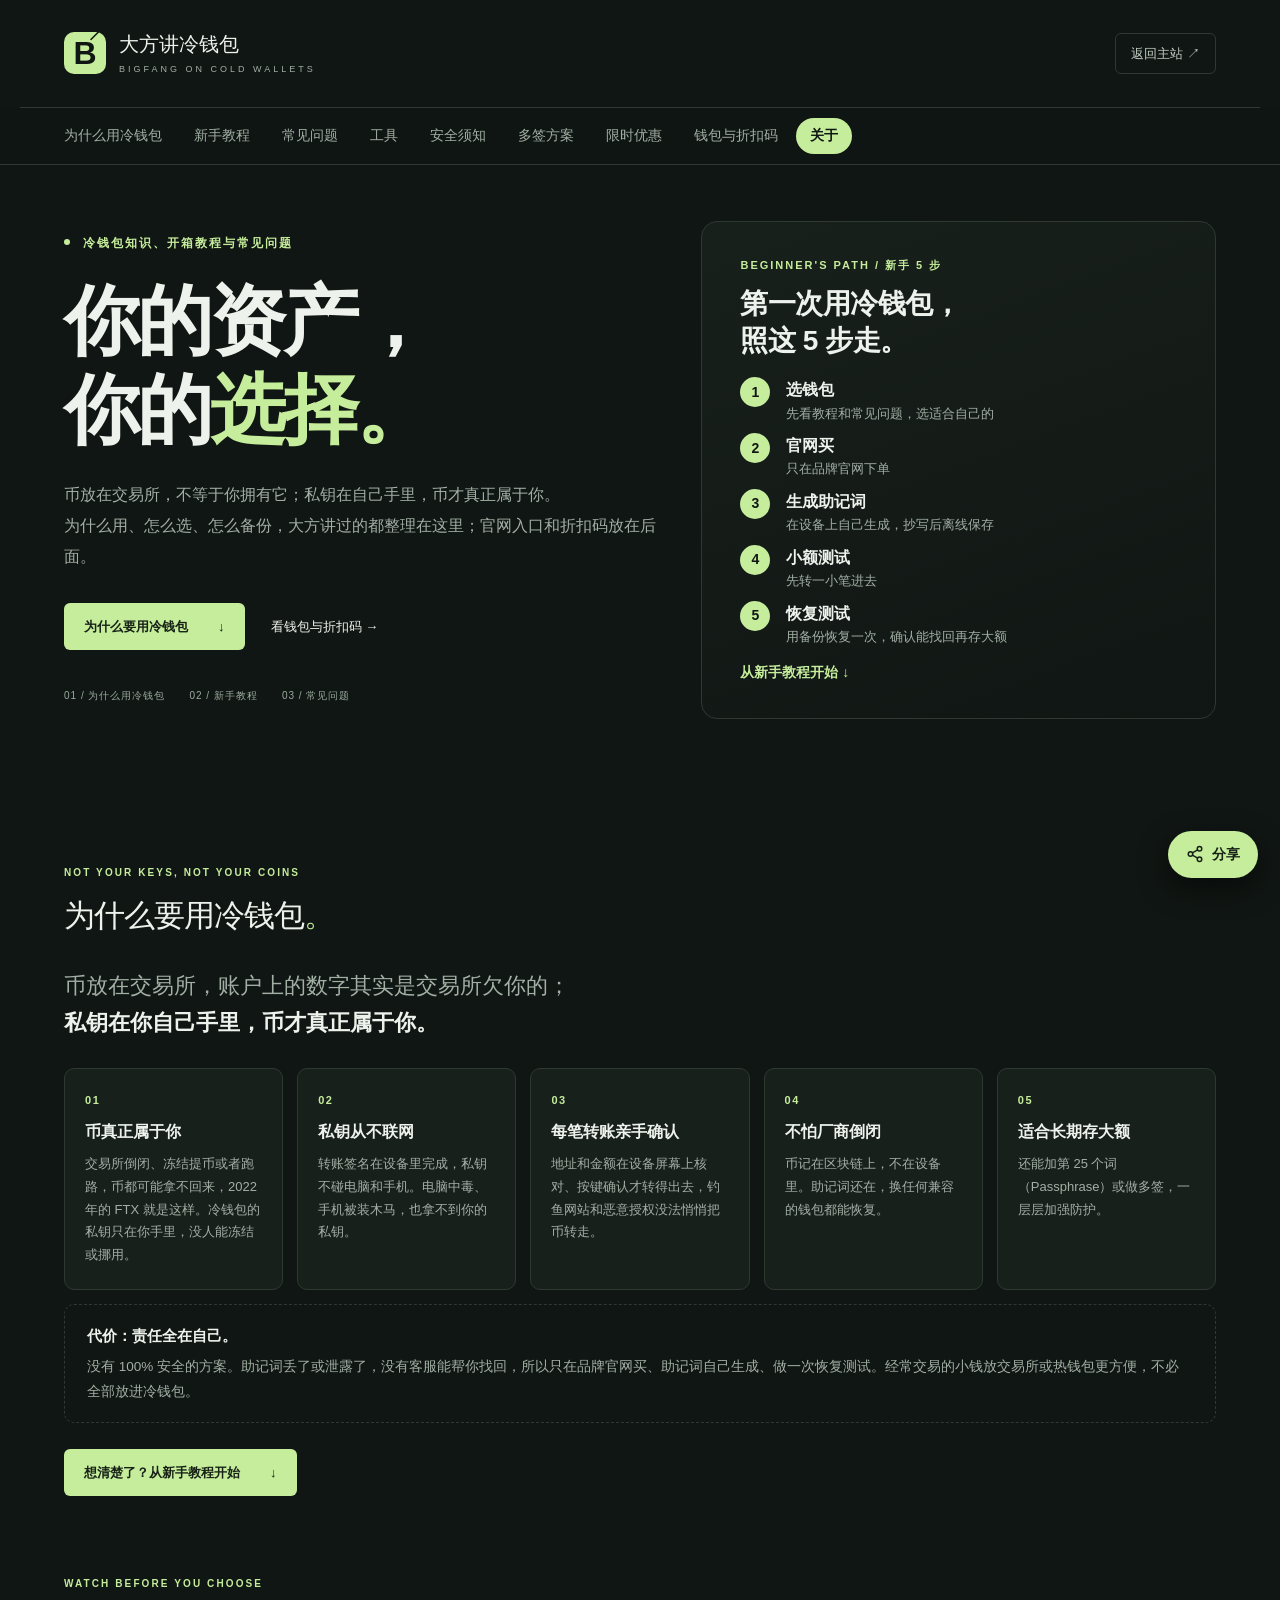
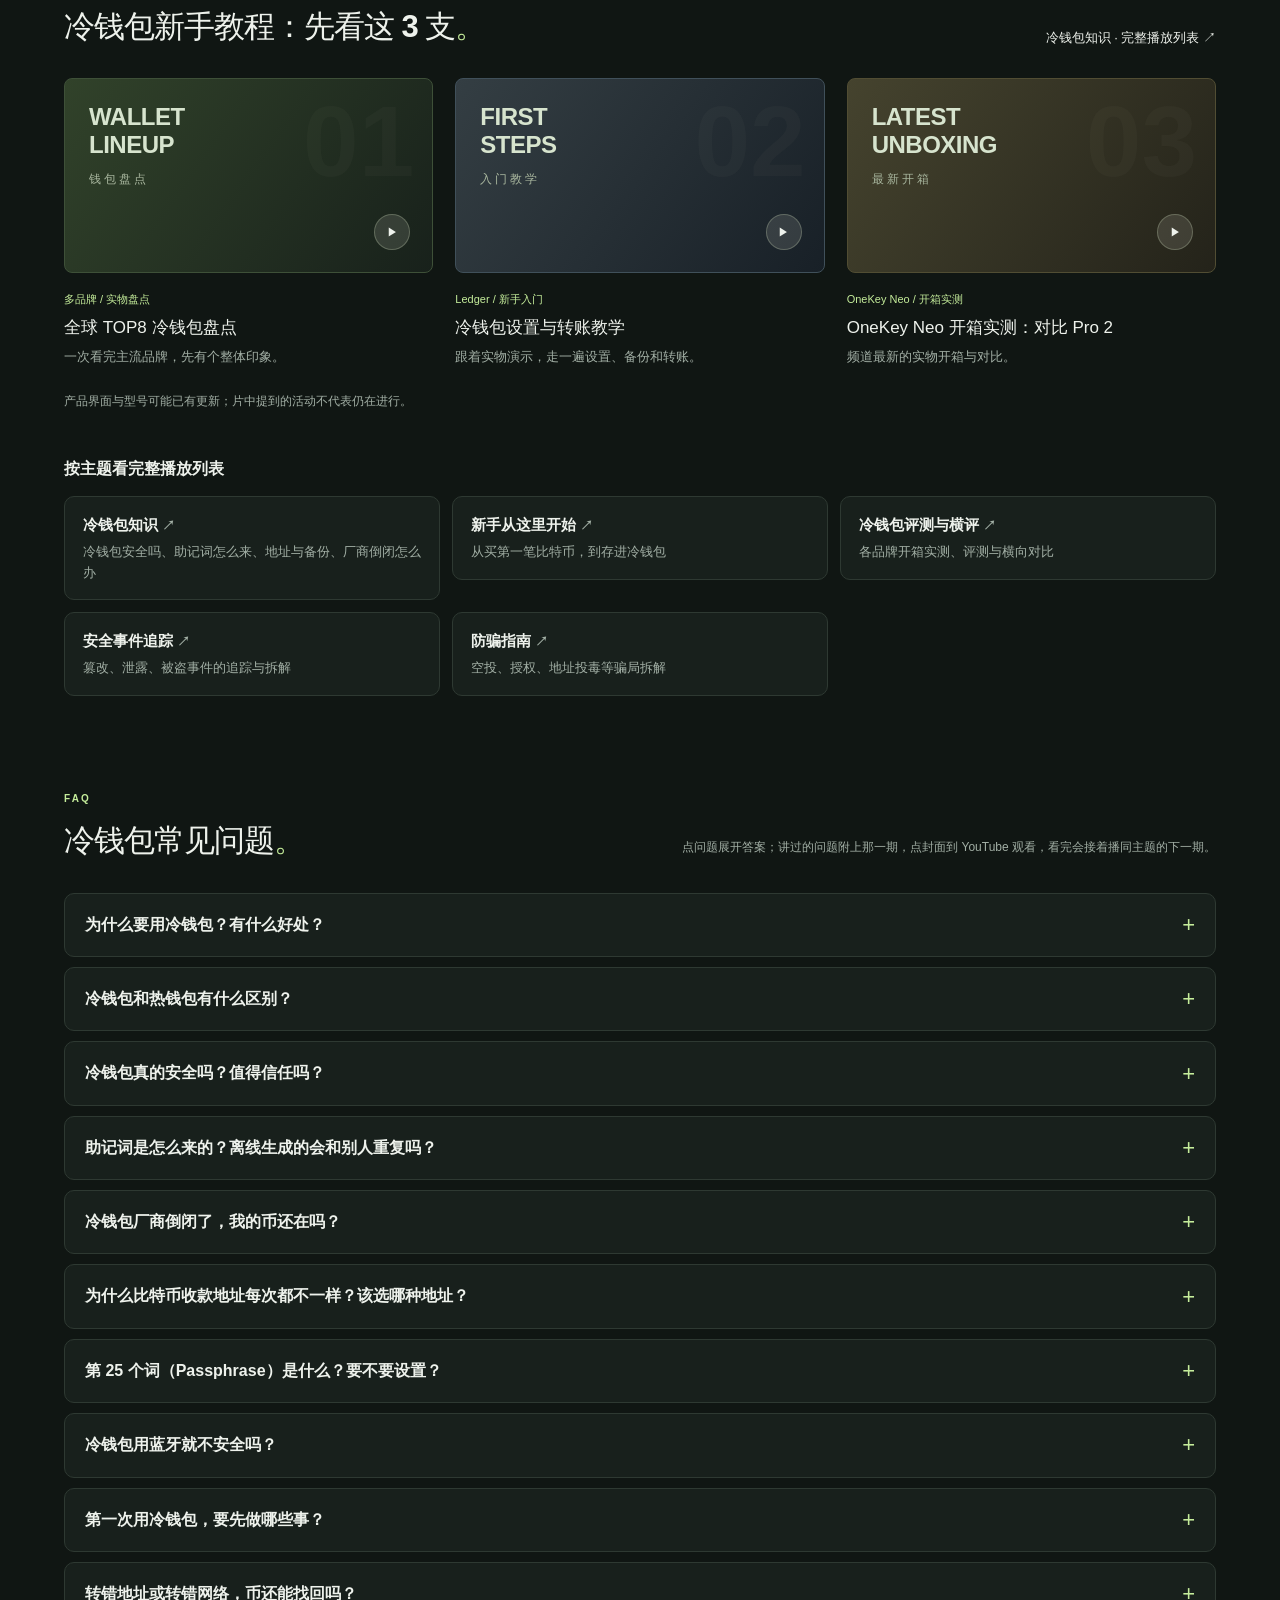
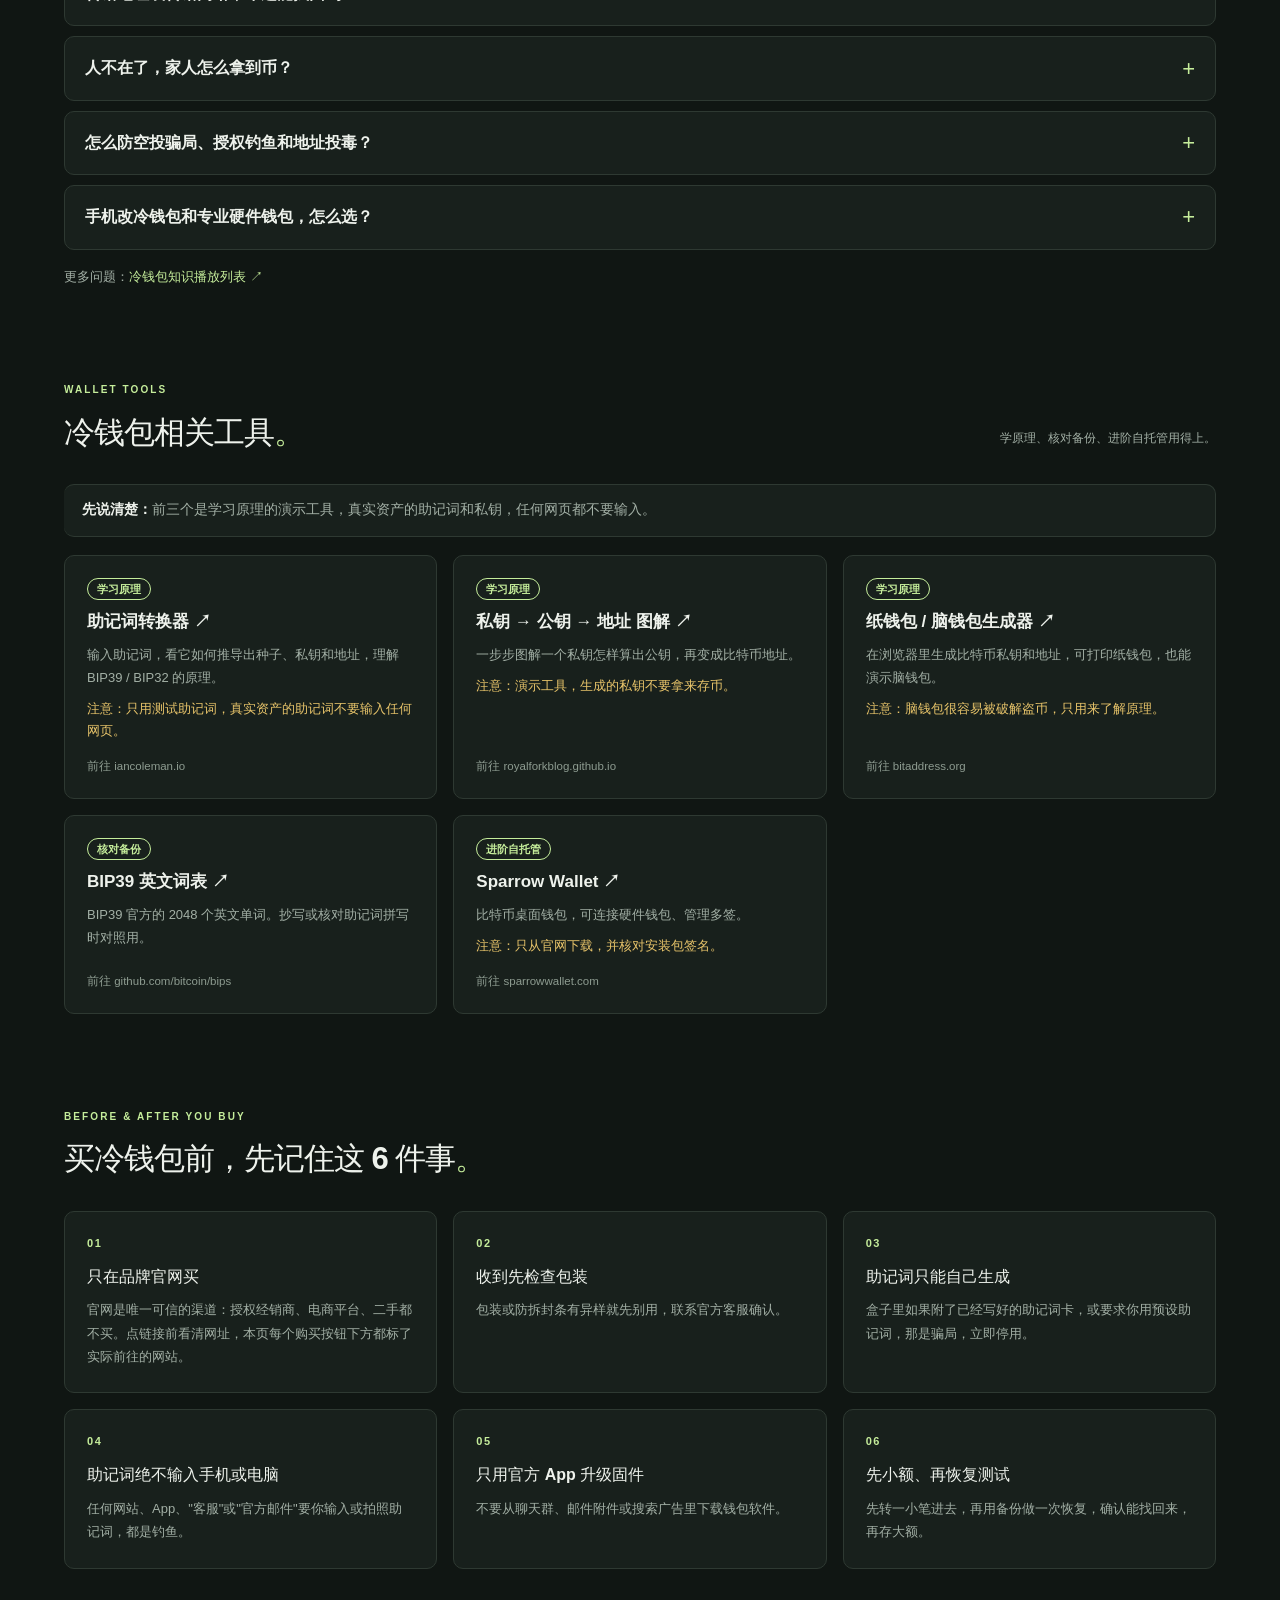
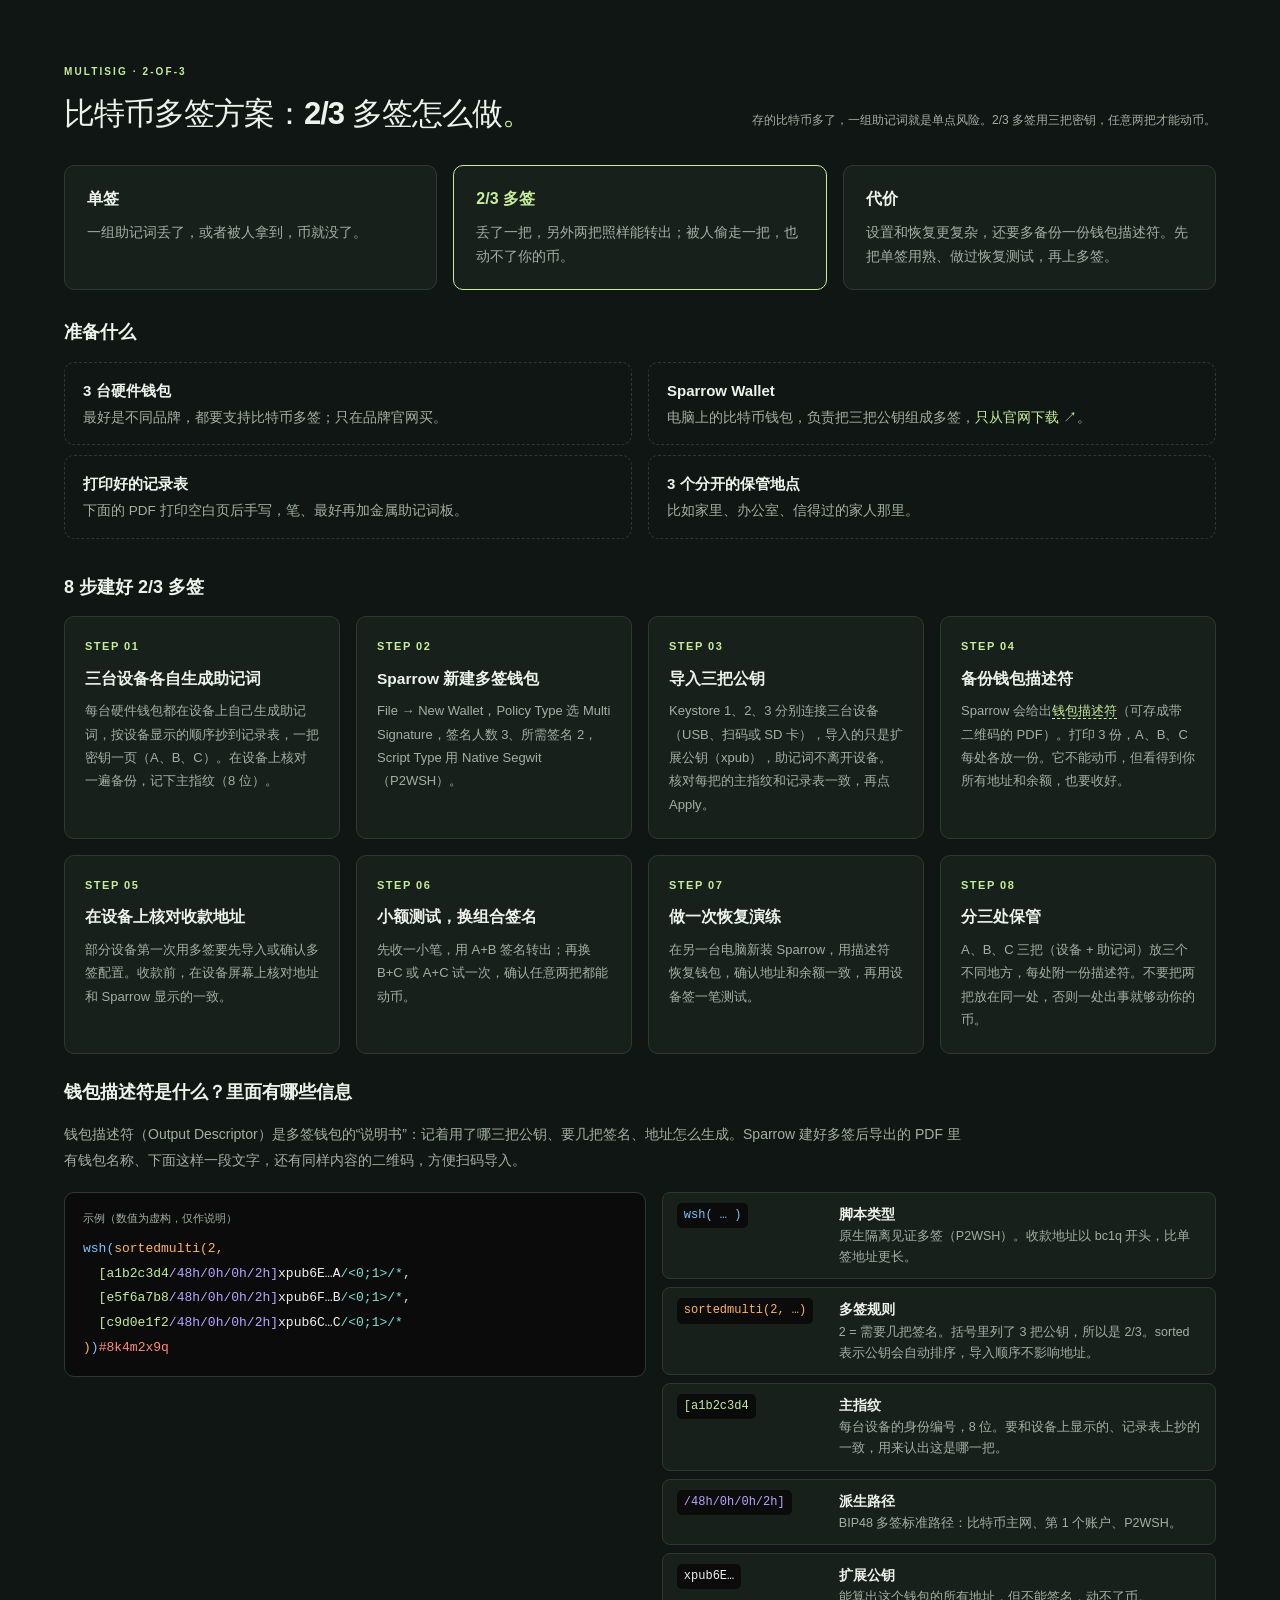
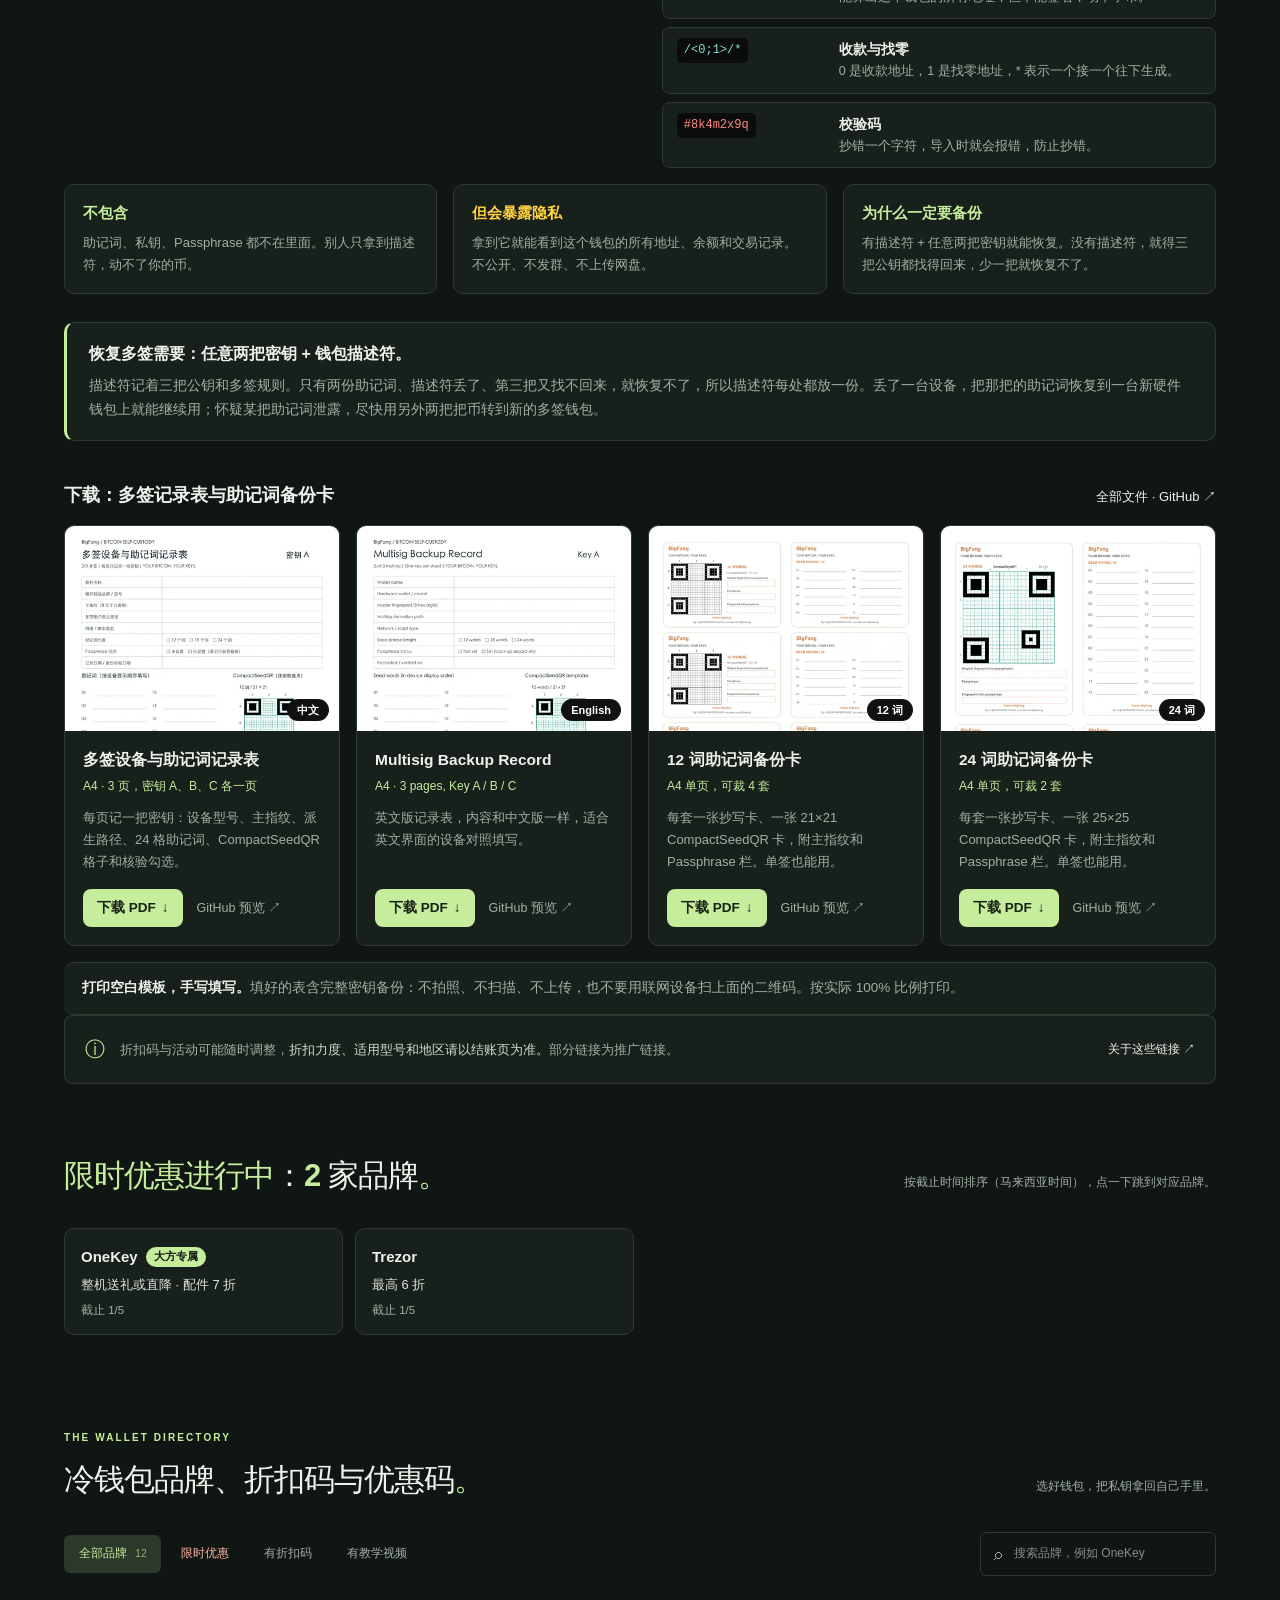
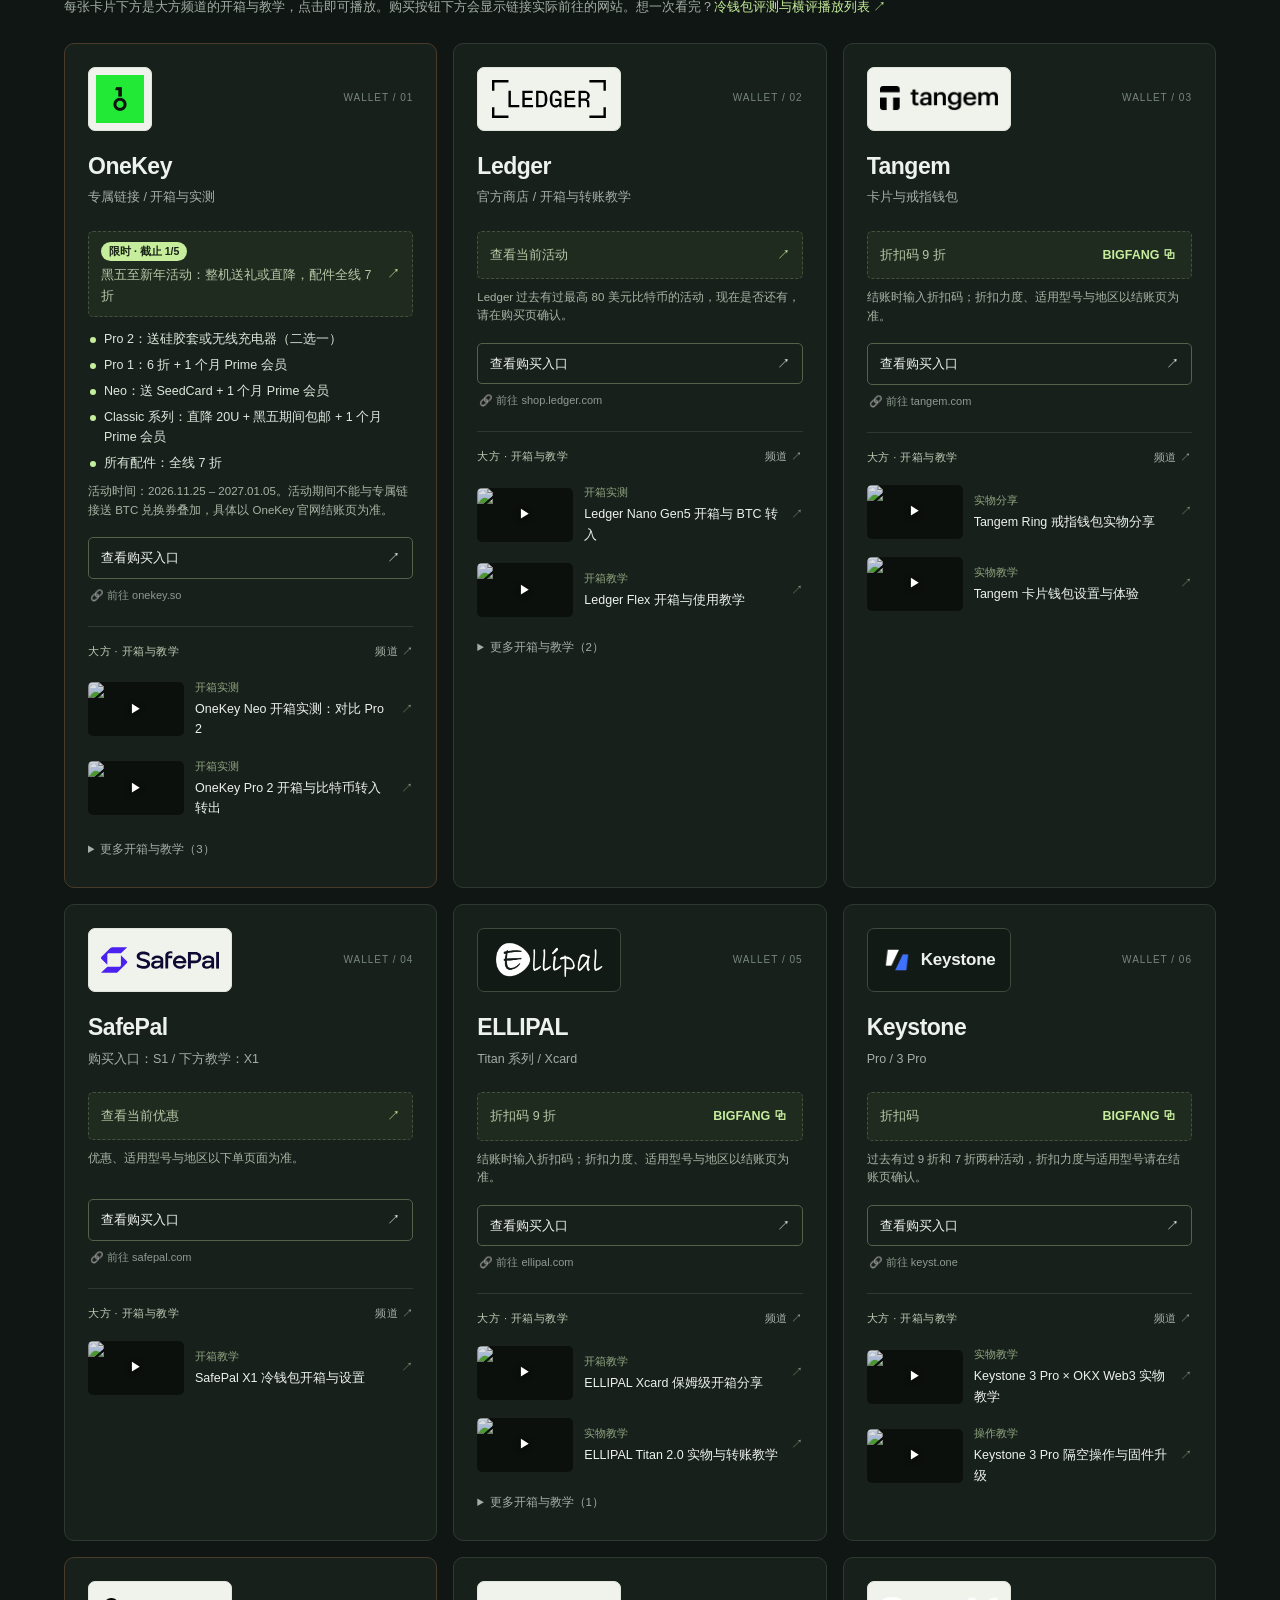
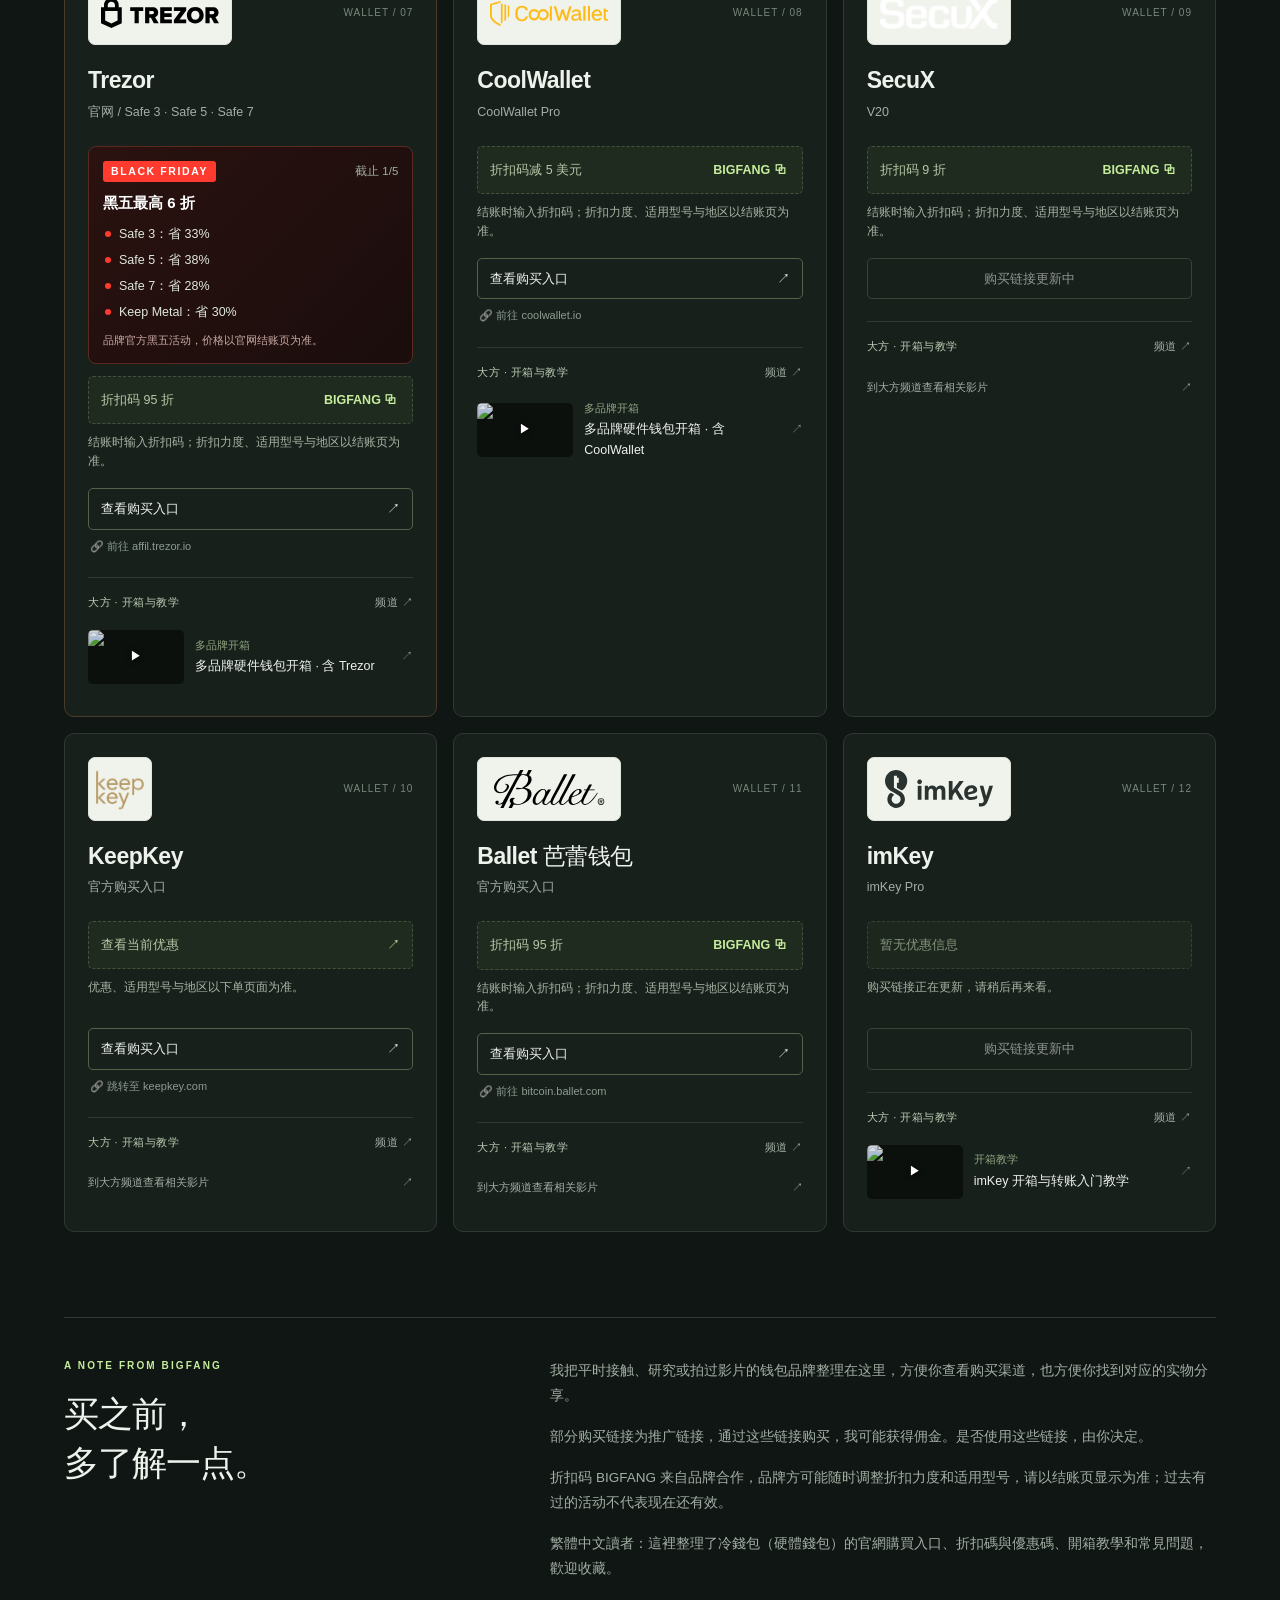
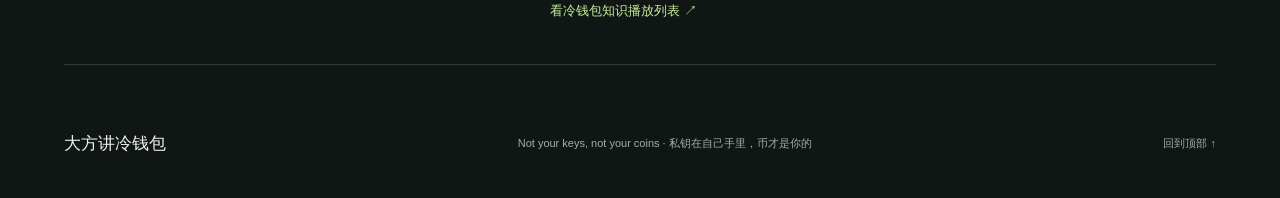
==== commit dc5e51de: "Explain the multisig wallet descriptor and what it contains Co-Authored-By: Claude Opus 5.5 <noreply" ====
--- a/index.html
+++ b/index.html
@@ -31,7 +31,7 @@
 <meta name="twitter:image" content="https://wallet.bigfang.vip/og-image.png">
 <link rel="preconnect" href="https://i.ytimg.com">
 <!--jsonld:start--><script type="application/ld+json">{"@context":"https://schema.org","@graph":[{"@type":"WebSite","@id":"https://wallet.bigfang.vip/#website","url":"https://wallet.bigfang.vip/","name":"大方讲冷钱包","alternateName":["BigFang on Cold Wallets","大方 BigFang 冷钱包指南"],"inLanguage":"zh-CN","publisher":{"@id":"https://wallet.bigfang.vip/#bigfang"}},{"@type":"Person","@id":"https://wallet.bigfang.vip/#bigfang","name":"大方 BigFang","url":"https://bigfang.vip/","sameAs":["https://www.youtube.com/@dafang","https://x.com/dafangbigfang","https://bigfang.vip/"]},{"@type":"WebPage","@id":"https://wallet.bigfang.vip/#webpage","url":"https://wallet.bigfang.vip/","inLanguage":"zh-CN","isPartOf":{"@id":"https://wallet.bigfang.vip/#website"},"name":"大方讲冷钱包｜冷钱包怎么选、助记词与新手教程，附官网入口与折扣码","description":"币放在交易所，不等于你拥有它。「大方讲冷钱包」讲清楚为什么要用冷钱包、冷钱包怎么选、助记词怎么备份，整理新手教程、常见问题和防骗安全须知，并附 Ledger、Trezor、OneKey、Tangem、SafePal、Keystone 等 12 个品牌的官网购买入口与专属折扣码。","about":["冷钱包","为什么要用冷钱包","私钥自托管","冷钱包教程","助记词","硬件钱包","冷钱包常见问题","冷钱包折扣码"],"author":{"@id":"https://wallet.bigfang.vip/#bigfang"},"dateModified":"2026-11-26","primaryImageOfPage":"https://wallet.bigfang.vip/og-image.png"},{"@type":"ItemList","@id":"https://wallet.bigfang.vip/#wallets","name":"冷钱包品牌、折扣码与优惠码","numberOfItems":12,"itemListElement":[{"@type":"ListItem","position":1,"name":"OneKey 冷钱包","url":"https://wallet.bigfang.vip/#wallet-onekey"},{"@type":"ListItem","position":2,"name":"Ledger 冷钱包","url":"https://wallet.bigfang.vip/#wallet-ledger"},{"@type":"ListItem","position":3,"name":"Tangem 冷钱包","url":"https://wallet.bigfang.vip/#wallet-tangem"},{"@type":"ListItem","position":4,"name":"SafePal 冷钱包","url":"https://wallet.bigfang.vip/#wallet-safepal"},{"@type":"ListItem","position":5,"name":"ELLIPAL 冷钱包","url":"https://wallet.bigfang.vip/#wallet-ellipal"},{"@type":"ListItem","position":6,"name":"Keystone 冷钱包","url":"https://wallet.bigfang.vip/#wallet-keystone"},{"@type":"ListItem","position":7,"name":"Trezor 冷钱包","url":"https://wallet.bigfang.vip/#wallet-trezor"},{"@type":"ListItem","position":8,"name":"CoolWallet 冷钱包","url":"https://wallet.bigfang.vip/#wallet-coolwallet"},{"@type":"ListItem","position":9,"name":"SecuX 冷钱包","url":"https://wallet.bigfang.vip/#wallet-secux"},{"@type":"ListItem","position":10,"name":"KeepKey 冷钱包","url":"https://wallet.bigfang.vip/#wallet-keepkey"},{"@type":"ListItem","position":11,"name":"Ballet 芭蕾钱包 冷钱包","url":"https://wallet.bigfang.vip/#wallet-ballet"},{"@type":"ListItem","position":12,"name":"imKey 冷钱包","url":"https://wallet.bigfang.vip/#wallet-imkey"}]},{"@type":"FAQPage","@id":"https://wallet.bigfang.vip/#faq","mainEntity":[{"@type":"Question","name":"为什么要用冷钱包？有什么好处？","acceptedAnswer":{"@type":"Answer","text":"把私钥从交易所和联网设备手里拿回来，由自己掌控。币放交易所，交易所出事就可能拿不回来；冷钱包的私钥只在你手里、从不联网，每笔转账都要在设备上亲手确认，厂商倒闭也能用助记词恢复。代价是责任全在自己，助记词要保管好。"}},{"@type":"Question","name":"冷钱包和热钱包有什么区别？","acceptedAnswer":{"@type":"Answer","text":"区别在私钥放在哪里。热钱包的私钥在联网的手机或电脑里；冷钱包的私钥只在设备里，转账时在设备上确认、签名，私钥不会碰到联网设备。"}},{"@type":"Question","name":"冷钱包真的安全吗？值得信任吗？","acceptedAnswer":{"@type":"Answer","text":"没有 100% 安全的方案。冷钱包解决的是私钥不联网，风险还在：买到被动过手脚的设备、厂商作恶、自己的备份没保管好。所以只在品牌官网买、助记词自己生成、做一次恢复测试。"}},{"@type":"Question","name":"助记词是怎么来的？离线生成的会和别人重复吗？","acceptedAnswer":{"@type":"Answer","text":"助记词由设备里的随机数生成，再按 BIP39 标准对应到 2048 个单词里。12 个词就有 2 的 128 次方种组合，和别人撞上的概率可以忽略。"}},{"@type":"Question","name":"冷钱包厂商倒闭了，我的币还在吗？","acceptedAnswer":{"@type":"Answer","text":"在。币记录在区块链上，不在设备或厂商那里。只要助记词还在，就能导入其他支持同样标准的钱包恢复。前提是你保管好助记词，有设置第 25 个词的也要一起保管好。"}},{"@type":"Question","name":"为什么比特币收款地址每次都不一样？该选哪种地址？","acceptedAnswer":{"@type":"Answer","text":"冷钱包每次收款会给一个新地址，是为了保护隐私，以前的地址照样能用，都属于同一个钱包。地址开头 bc1q、bc1p、3、1 是不同格式，日常用 bc1q 一般就可以。"}},{"@type":"Question","name":"第 25 个词（Passphrase）是什么？要不要设置？","acceptedAnswer":{"@type":"Answer","text":"它是在助记词之外再加的一个密码，同一组助记词配上不同的 Passphrase，会得到完全不同的钱包。安全性更高，但忘了就永远找不回，设置前想清楚怎么备份。"}},{"@type":"Question","name":"冷钱包用蓝牙就不安全吗？","acceptedAnswer":{"@type":"Answer","text":"蓝牙传的是待签名的交易和签好的结果，私钥不会离开设备。如果还是在意，可以选用二维码传输、完全不连线的 Air-gap 机型。"}},{"@type":"Question","name":"第一次用冷钱包，要先做哪些事？","acceptedAnswer":{"@type":"Answer","text":"从品牌官网买，收到先检查包装；助记词在设备上自己生成，抄在纸或钢板上离线保存；先转一小笔，用备份做一次恢复测试，确认能找回再存大额；固件只用官方 App 升级。"}},{"@type":"Question","name":"转错地址或转错网络，币还能找回吗？","acceptedAnswer":{"@type":"Answer","text":"要看转到了哪里。转到自己钱包里另一条链的地址，通常可以用同一组助记词在别的钱包里找回；转到别人的地址或不存在的地址，基本找不回。转账前先小额测试，并核对地址开头和结尾。"}},{"@type":"Question","name":"人不在了，家人怎么拿到币？","acceptedAnswer":{"@type":"Answer","text":"提前想好继承：让家人知道有这笔资产、备份大概放在哪里、怎么恢复、可以找谁帮忙，但不要把助记词明文交出去。"}},{"@type":"Question","name":"怎么防空投骗局、授权钓鱼和地址投毒？","acceptedAnswer":{"@type":"Answer","text":"不点来路不明的空投链接，不在陌生网站签名授权，转账前完整核对地址，不要从转账记录里复制地址。冷钱包上签名前，看清楚设备屏幕上显示的内容。"}},{"@type":"Question","name":"手机改冷钱包和专业硬件钱包，怎么选？","acceptedAnswer":{"@type":"Answer","text":"专业硬件钱包有安全芯片、功能单一，被攻击的面更小，适合存大额。旧手机改成冷钱包可以用来学习原理，但要彻底断网、恢复出厂，长期存大额不建议。"}}]}]}</script><!--jsonld:end-->
-<link rel="stylesheet" href="./style.css?v=20261126-multisig">
+<link rel="stylesheet" href="./style.css?v=20261126-desc">
 </head>
 <body class="bf">
 <div class="bf-ticker bf-only" aria-hidden="true"><div class="bf-ticker-track"><span>NOT YOUR KEYS, NOT YOUR COINS</span><b>私钥在自己手里，币才是你的</b><span>先学会，再买冷钱包</span><b>大方讲冷钱包</b><span>BLACK FRIDAY · 黑五优惠在后面</span><span>NOT YOUR KEYS, NOT YOUR COINS</span><b>私钥在自己手里，币才是你的</b><span>先学会，再买冷钱包</span><b>大方讲冷钱包</b><span>BLACK FRIDAY · 黑五优惠在后面</span><span>NOT YOUR KEYS, NOT YOUR COINS</span><b>私钥在自己手里，币才是你的</b><span>先学会，再买冷钱包</span><b>大方讲冷钱包</b><span>BLACK FRIDAY · 黑五优惠在后面</span><span>NOT YOUR KEYS, NOT YOUR COINS</span><b>私钥在自己手里，币才是你的</b><span>先学会，再买冷钱包</span><b>大方讲冷钱包</b><span>BLACK FRIDAY · 黑五优惠在后面</span></div></div>
@@ -44,7 +44,11 @@
 <section id="faq" class="faq"><div class="section-heading"><div><p class="eyebrow">FAQ</p><h2>冷钱包常见问题<span>。</span></h2></div><p>点问题展开答案；讲过的问题附上那一期，点封面到 YouTube 观看，看完会接着播同主题的下一期。</p></div><div class="faq-list"><details class="faq-item"><summary>为什么要用冷钱包？有什么好处？</summary><div class="faq-body"><p>把私钥从交易所和联网设备手里拿回来，由自己掌控。币放交易所，交易所出事就可能拿不回来；冷钱包的私钥只在你手里、从不联网，每笔转账都要在设备上亲手确认，厂商倒闭也能用助记词恢复。代价是责任全在自己，助记词要保管好。</p><div class="faq-videos"><p class="faq-videos-label">大方讲过这期</p><div class="faq-video-grid"><a class="faq-video" href="https://www.youtube.com/watch?v=3MNuUjfFXos&amp;list=PL-aFVQ3QG8LQQPFO33PDawBeUutJNmn_I" target="_blank" rel="noopener noreferrer"><span class="faq-thumb"><img src="https://i.ytimg.com/vi/3MNuUjfFXos/mqdefault.jpg" alt="8 分钟讲清怎么保存私钥：钱包比交易所更安全吗" loading="lazy" width="320" height="180"><span class="mini-play" aria-hidden="true">▶</span></span><span class="faq-video-title">8 分钟讲清怎么保存私钥：钱包比交易所更安全吗</span><small>YouTube ↗</small></a><a class="faq-video" href="https://www.youtube.com/watch?v=9OUK9tDJils&amp;list=PLMGpuKShgF_o" target="_blank" rel="noopener noreferrer"><span class="faq-thumb"><img src="https://i.ytimg.com/vi/9OUK9tDJils/mqdefault.jpg" alt="冷钱包安全吗？我为什么要相信冷钱包" loading="lazy" width="320" height="180"><span class="mini-play" aria-hidden="true">▶</span></span><span class="faq-video-title">冷钱包安全吗？我为什么要相信冷钱包</span><small>YouTube ↗</small></a></div></div></div></details><details class="faq-item"><summary>冷钱包和热钱包有什么区别？</summary><div class="faq-body"><p>区别在私钥放在哪里。热钱包的私钥在联网的手机或电脑里；冷钱包的私钥只在设备里，转账时在设备上确认、签名，私钥不会碰到联网设备。</p><div class="faq-videos"><p class="faq-videos-label">大方讲过这期</p><div class="faq-video-grid"><a class="faq-video" href="https://www.youtube.com/watch?v=7xBCqHaApb4&amp;list=PLMGpuKShgF_o" target="_blank" rel="noopener noreferrer"><span class="faq-thumb"><img src="https://i.ytimg.com/vi/7xBCqHaApb4/mqdefault.jpg" alt="冷钱包热钱包的区别" loading="lazy" width="320" height="180"><span class="mini-play" aria-hidden="true">▶</span></span><span class="faq-video-title">冷钱包热钱包的区别</span><small>YouTube ↗</small></a><a class="faq-video" href="https://www.youtube.com/watch?v=3MNuUjfFXos&amp;list=PL-aFVQ3QG8LQQPFO33PDawBeUutJNmn_I" target="_blank" rel="noopener noreferrer"><span class="faq-thumb"><img src="https://i.ytimg.com/vi/3MNuUjfFXos/mqdefault.jpg" alt="8 分钟讲清怎么保存私钥" loading="lazy" width="320" height="180"><span class="mini-play" aria-hidden="true">▶</span></span><span class="faq-video-title">8 分钟讲清怎么保存私钥</span><small>YouTube ↗</small></a></div></div></div></details><details class="faq-item"><summary>冷钱包真的安全吗？值得信任吗？</summary><div class="faq-body"><p>没有 100% 安全的方案。冷钱包解决的是私钥不联网，风险还在：买到被动过手脚的设备、厂商作恶、自己的备份没保管好。所以只在品牌官网买、助记词自己生成、做一次恢复测试。</p><div class="faq-videos"><p class="faq-videos-label">大方讲过这期</p><div class="faq-video-grid"><a class="faq-video" href="https://www.youtube.com/watch?v=9OUK9tDJils&amp;list=PLMGpuKShgF_o" target="_blank" rel="noopener noreferrer"><span class="faq-thumb"><img src="https://i.ytimg.com/vi/9OUK9tDJils/mqdefault.jpg" alt="冷钱包安全吗？我为什么要相信冷钱包" loading="lazy" width="320" height="180"><span class="mini-play" aria-hidden="true">▶</span></span><span class="faq-video-title">冷钱包安全吗？我为什么要相信冷钱包</span><small>YouTube ↗</small></a><a class="faq-video" href="https://www.youtube.com/watch?v=S_YcwtXR2LM&amp;list=PLMGpuKShgF_o" target="_blank" rel="noopener noreferrer"><span class="faq-thumb"><img src="https://i.ytimg.com/vi/S_YcwtXR2LM/mqdefault.jpg" alt="冷钱包作恶？该怎么办" loading="lazy" width="320" height="180"><span class="mini-play" aria-hidden="true">▶</span></span><span class="faq-video-title">冷钱包作恶？该怎么办</span><small>YouTube ↗</small></a></div></div></div></details><details class="faq-item"><summary>助记词是怎么来的？离线生成的会和别人重复吗？</summary><div class="faq-body"><p>助记词由设备里的随机数生成，再按 BIP39 标准对应到 2048 个单词里。12 个词就有 2 的 128 次方种组合，和别人撞上的概率可以忽略。</p><div class="faq-videos"><p class="faq-videos-label">大方讲过这期</p><div class="faq-video-grid"><a class="faq-video" href="https://www.youtube.com/watch?v=zvW3OlCFtTU&amp;list=PLMGpuKShgF_o" target="_blank" rel="noopener noreferrer"><span class="faq-thumb"><img src="https://i.ytimg.com/vi/zvW3OlCFtTU/mqdefault.jpg" alt="助记词怎么来的？真的安全吗" loading="lazy" width="320" height="180"><span class="mini-play" aria-hidden="true">▶</span></span><span class="faq-video-title">助记词怎么来的？真的安全吗</span><small>YouTube ↗</small></a><a class="faq-video" href="https://www.youtube.com/watch?v=kzZUPWEqRSk&amp;list=PLMGpuKShgF_o" target="_blank" rel="noopener noreferrer"><span class="faq-thumb"><img src="https://i.ytimg.com/vi/kzZUPWEqRSk/mqdefault.jpg" alt="离线生成的助记词会重复吗" loading="lazy" width="320" height="180"><span class="mini-play" aria-hidden="true">▶</span></span><span class="faq-video-title">离线生成的助记词会重复吗</span><small>YouTube ↗</small></a><a class="faq-video" href="https://www.youtube.com/watch?v=7djKM7XVy8E&amp;list=PLMGpuKShgF_o" target="_blank" rel="noopener noreferrer"><span class="faq-thumb"><img src="https://i.ytimg.com/vi/7djKM7XVy8E/mqdefault.jpg" alt="助记词、私钥、公钥、地址生成原理" loading="lazy" width="320" height="180"><span class="mini-play" aria-hidden="true">▶</span></span><span class="faq-video-title">助记词、私钥、公钥、地址生成原理</span><small>YouTube ↗</small></a></div></div></div></details><details class="faq-item"><summary>冷钱包厂商倒闭了，我的币还在吗？</summary><div class="faq-body"><p>在。币记录在区块链上，不在设备或厂商那里。只要助记词还在，就能导入其他支持同样标准的钱包恢复。前提是你保管好助记词，有设置第 25 个词的也要一起保管好。</p><div class="faq-videos"><p class="faq-videos-label">大方讲过这期</p><div class="faq-video-grid"><a class="faq-video" href="https://www.youtube.com/watch?v=dPrSmHeDRXg&amp;list=PL-aFVQ3QG8LQQPFO33PDawBeUutJNmn_I" target="_blank" rel="noopener noreferrer"><span class="faq-thumb"><img src="https://i.ytimg.com/vi/dPrSmHeDRXg/mqdefault.jpg" alt="Ledger 坏了、倒闭了，币就没了吗" loading="lazy" width="320" height="180"><span class="mini-play" aria-hidden="true">▶</span></span><span class="faq-video-title">Ledger 坏了、倒闭了，币就没了吗</span><small>YouTube ↗</small></a><a class="faq-video" href="https://www.youtube.com/watch?v=NWfO80ZLGyk&amp;list=PLMGpuKShgF_o" target="_blank" rel="noopener noreferrer"><span class="faq-thumb"><img src="https://i.ytimg.com/vi/NWfO80ZLGyk/mqdefault.jpg" alt="Ledger 倒闭了，ADA 也能找回" loading="lazy" width="320" height="180"><span class="mini-play" aria-hidden="true">▶</span></span><span class="faq-video-title">Ledger 倒闭了，ADA 也能找回</span><small>YouTube ↗</small></a><a class="faq-video" href="https://www.youtube.com/watch?v=92ISBXmEfMg&amp;list=PLMGpuKShgF_o" target="_blank" rel="noopener noreferrer"><span class="faq-thumb"><img src="https://i.ytimg.com/vi/92ISBXmEfMg/mqdefault.jpg" alt="Ledger 25 词导入 OneKey" loading="lazy" width="320" height="180"><span class="mini-play" aria-hidden="true">▶</span></span><span class="faq-video-title">Ledger 25 词导入 OneKey</span><small>YouTube ↗</small></a></div></div></div></details><details class="faq-item"><summary>为什么比特币收款地址每次都不一样？该选哪种地址？</summary><div class="faq-body"><p>冷钱包每次收款会给一个新地址，是为了保护隐私，以前的地址照样能用，都属于同一个钱包。地址开头 bc1q、bc1p、3、1 是不同格式，日常用 bc1q 一般就可以。</p><div class="faq-videos"><p class="faq-videos-label">大方讲过这期</p><div class="faq-video-grid"><a class="faq-video" href="https://www.youtube.com/watch?v=Bfq-Abt6_DE&amp;list=PLMGpuKShgF_o" target="_blank" rel="noopener noreferrer"><span class="faq-thumb"><img src="https://i.ytimg.com/vi/Bfq-Abt6_DE/mqdefault.jpg" alt="地址为啥一直变、UTXO 是什么、4 种地址怎么选" loading="lazy" width="320" height="180"><span class="mini-play" aria-hidden="true">▶</span></span><span class="faq-video-title">地址为啥一直变、UTXO 是什么、4 种地址怎么选</span><small>YouTube ↗</small></a><a class="faq-video" href="https://www.youtube.com/watch?v=PSBl2Am27o0&amp;list=PLMGpuKShgF_o" target="_blank" rel="noopener noreferrer"><span class="faq-thumb"><img src="https://i.ytimg.com/vi/PSBl2Am27o0/mqdefault.jpg" alt="比特币地址为什么每次都不一样" loading="lazy" width="320" height="180"><span class="mini-play" aria-hidden="true">▶</span></span><span class="faq-video-title">比特币地址为什么每次都不一样</span><small>YouTube ↗</small></a></div></div></div></details><details class="faq-item"><summary>第 25 个词（Passphrase）是什么？要不要设置？</summary><div class="faq-body"><p>它是在助记词之外再加的一个密码，同一组助记词配上不同的 Passphrase，会得到完全不同的钱包。安全性更高，但忘了就永远找不回，设置前想清楚怎么备份。</p><div class="faq-videos"><p class="faq-videos-label">大方讲过这期</p><div class="faq-video-grid"><a class="faq-video" href="https://www.youtube.com/watch?v=jCgOyh18f5Q&amp;list=PLMGpuKShgF_o" target="_blank" rel="noopener noreferrer"><span class="faq-thumb"><img src="https://i.ytimg.com/vi/jCgOyh18f5Q/mqdefault.jpg" alt="Ledger Passphrase 第 25 个词怎么用" loading="lazy" width="320" height="180"><span class="mini-play" aria-hidden="true">▶</span></span><span class="faq-video-title">Ledger Passphrase 第 25 个词怎么用</span><small>YouTube ↗</small></a></div></div></div></details><details class="faq-item"><summary>冷钱包用蓝牙就不安全吗？</summary><div class="faq-body"><p>蓝牙传的是待签名的交易和签好的结果，私钥不会离开设备。如果还是在意，可以选用二维码传输、完全不连线的 Air-gap 机型。</p><div class="faq-videos"><p class="faq-videos-label">大方讲过这期</p><div class="faq-video-grid"><a class="faq-video" href="https://www.youtube.com/watch?v=DTAjohYJq9o&amp;list=PLMGpuKShgF_o" target="_blank" rel="noopener noreferrer"><span class="faq-thumb"><img src="https://i.ytimg.com/vi/DTAjohYJq9o/mqdefault.jpg" alt="冷钱包用蓝牙就不安全吗" loading="lazy" width="320" height="180"><span class="mini-play" aria-hidden="true">▶</span></span><span class="faq-video-title">冷钱包用蓝牙就不安全吗</span><small>YouTube ↗</small></a><a class="faq-video" href="https://www.youtube.com/watch?v=dcz2KaNy4bk&amp;list=PLMGpuKShgF_o" target="_blank" rel="noopener noreferrer"><span class="faq-thumb"><img src="https://i.ytimg.com/vi/dcz2KaNy4bk/mqdefault.jpg" alt="OneKey Pro Air-gap 模式详解" loading="lazy" width="320" height="180"><span class="mini-play" aria-hidden="true">▶</span></span><span class="faq-video-title">OneKey Pro Air-gap 模式详解</span><small>YouTube ↗</small></a></div></div></div></details><details class="faq-item"><summary>第一次用冷钱包，要先做哪些事？</summary><div class="faq-body"><p>从品牌官网买，收到先检查包装；助记词在设备上自己生成，抄在纸或钢板上离线保存；先转一小笔，用备份做一次恢复测试，确认能找回再存大额；固件只用官方 App 升级。</p><div class="faq-videos"><p class="faq-videos-label">大方讲过这期</p><div class="faq-video-grid"><a class="faq-video" href="https://www.youtube.com/watch?v=DZMwxXVK7a8&amp;list=PLMGpuKShgF_o" target="_blank" rel="noopener noreferrer"><span class="faq-thumb"><img src="https://i.ytimg.com/vi/DZMwxXVK7a8/mqdefault.jpg" alt="初次使用冷钱包必须做的四件事" loading="lazy" width="320" height="180"><span class="mini-play" aria-hidden="true">▶</span></span><span class="faq-video-title">初次使用冷钱包必须做的四件事</span><small>YouTube ↗</small></a><a class="faq-video" href="https://www.youtube.com/watch?v=He9da7DQGKw&amp;list=PLMGpuKShgF_o" target="_blank" rel="noopener noreferrer"><span class="faq-thumb"><img src="https://i.ytimg.com/vi/He9da7DQGKw/mqdefault.jpg" alt="冷钱包真的能离线生成助记词吗" loading="lazy" width="320" height="180"><span class="mini-play" aria-hidden="true">▶</span></span><span class="faq-video-title">冷钱包真的能离线生成助记词吗</span><small>YouTube ↗</small></a></div></div></div></details><details class="faq-item"><summary>转错地址或转错网络，币还能找回吗？</summary><div class="faq-body"><p>要看转到了哪里。转到自己钱包里另一条链的地址，通常可以用同一组助记词在别的钱包里找回；转到别人的地址或不存在的地址，基本找不回。转账前先小额测试，并核对地址开头和结尾。</p><div class="faq-videos"><p class="faq-videos-label">大方讲过这期</p><div class="faq-video-grid"><a class="faq-video" href="https://www.youtube.com/watch?v=-lfKWw-WmmI&amp;list=PLMGpuKShgF_o" target="_blank" rel="noopener noreferrer"><span class="faq-thumb"><img src="https://i.ytimg.com/vi/-lfKWw-WmmI/mqdefault.jpg" alt="狗狗币转入 Ledger 转错地址，能找回吗" loading="lazy" width="320" height="180"><span class="mini-play" aria-hidden="true">▶</span></span><span class="faq-video-title">狗狗币转入 Ledger 转错地址，能找回吗</span><small>YouTube ↗</small></a></div></div></div></details><details class="faq-item"><summary>人不在了，家人怎么拿到币？</summary><div class="faq-body"><p>提前想好继承：让家人知道有这笔资产、备份大概放在哪里、怎么恢复、可以找谁帮忙，但不要把助记词明文交出去。</p><div class="faq-videos"><p class="faq-videos-label">大方讲过这期</p><div class="faq-video-grid"><a class="faq-video" href="https://www.youtube.com/watch?v=vYVev_WO5_I&amp;list=PLMGpuKShgF_o" target="_blank" rel="noopener noreferrer"><span class="faq-thumb"><img src="https://i.ytimg.com/vi/vYVev_WO5_I/mqdefault.jpg" alt="人没了币还在，囤币党该给家人看的影片" loading="lazy" width="320" height="180"><span class="mini-play" aria-hidden="true">▶</span></span><span class="faq-video-title">人没了币还在，囤币党该给家人看的影片</span><small>YouTube ↗</small></a></div></div></div></details><details class="faq-item"><summary>怎么防空投骗局、授权钓鱼和地址投毒？</summary><div class="faq-body"><p>不点来路不明的空投链接，不在陌生网站签名授权，转账前完整核对地址，不要从转账记录里复制地址。冷钱包上签名前，看清楚设备屏幕上显示的内容。</p><div class="faq-videos"><p class="faq-videos-label">大方讲过这期</p><div class="faq-video-grid"><a class="faq-video" href="https://www.youtube.com/watch?v=EdJeosAe-sY&amp;list=PL-aFVQ3QG8LTvqH4DzCVlObXJeBMJi5pf" target="_blank" rel="noopener noreferrer"><span class="faq-thumb"><img src="https://i.ytimg.com/vi/EdJeosAe-sY/mqdefault.jpg" alt="什么是地址投毒？老手为什么也会中招" loading="lazy" width="320" height="180"><span class="mini-play" aria-hidden="true">▶</span></span><span class="faq-video-title">什么是地址投毒？老手为什么也会中招</span><small>YouTube ↗</small></a><a class="faq-video" href="https://www.youtube.com/watch?v=EymlJ6KYQwU&amp;list=PL-aFVQ3QG8LTvqH4DzCVlObXJeBMJi5pf" target="_blank" rel="noopener noreferrer"><span class="faq-thumb"><img src="https://i.ytimg.com/vi/EymlJ6KYQwU/mqdefault.jpg" alt="小狐狸钱包常见的三种授权骗局" loading="lazy" width="320" height="180"><span class="mini-play" aria-hidden="true">▶</span></span><span class="faq-video-title">小狐狸钱包常见的三种授权骗局</span><small>YouTube ↗</small></a><a class="faq-video" href="https://www.youtube.com/watch?v=S7HhsNpc6hE&amp;list=PL-aFVQ3QG8LTvqH4DzCVlObXJeBMJi5pf" target="_blank" rel="noopener noreferrer"><span class="faq-thumb"><img src="https://i.ytimg.com/vi/S7HhsNpc6hE/mqdefault.jpg" alt="老司机翻车：中招空投骗局全记录" loading="lazy" width="320" height="180"><span class="mini-play" aria-hidden="true">▶</span></span><span class="faq-video-title">老司机翻车：中招空投骗局全记录</span><small>YouTube ↗</small></a></div></div></div></details><details class="faq-item"><summary>手机改冷钱包和专业硬件钱包，怎么选？</summary><div class="faq-body"><p>专业硬件钱包有安全芯片、功能单一，被攻击的面更小，适合存大额。旧手机改成冷钱包可以用来学习原理，但要彻底断网、恢复出厂，长期存大额不建议。</p><div class="faq-videos"><p class="faq-videos-label">大方讲过这期</p><div class="faq-video-grid"><a class="faq-video" href="https://www.youtube.com/watch?v=9i9rfVvgXtk&amp;list=PL-aFVQ3QG8LQQPFO33PDawBeUutJNmn_I" target="_blank" rel="noopener noreferrer"><span class="faq-thumb"><img src="https://i.ytimg.com/vi/9i9rfVvgXtk/mqdefault.jpg" alt="手机冷钱包 vs 专业硬件钱包：10 个问题帮你选" loading="lazy" width="320" height="180"><span class="mini-play" aria-hidden="true">▶</span></span><span class="faq-video-title">手机冷钱包 vs 专业硬件钱包：10 个问题帮你选</span><small>YouTube ↗</small></a><a class="faq-video" href="https://www.youtube.com/watch?v=MkqgQA6lcII&amp;list=PL-aFVQ3QG8LQQPFO33PDawBeUutJNmn_I" target="_blank" rel="noopener noreferrer"><span class="faq-thumb"><img src="https://i.ytimg.com/vi/MkqgQA6lcII/mqdefault.jpg" alt="用旧手机免费做一个冷钱包" loading="lazy" width="320" height="180"><span class="mini-play" aria-hidden="true">▶</span></span><span class="faq-video-title">用旧手机免费做一个冷钱包</span><small>YouTube ↗</small></a></div></div></div></details></div><p class="faq-more">更多问题：<a href="https://www.youtube.com/playlist?list=PLMGpuKShgF_o" target="_blank" rel="noopener noreferrer">冷钱包知识播放列表 ↗</a></p></section>
 <section id="tools" class="tools"><div class="section-heading"><div><p class="eyebrow">WALLET TOOLS</p><h2>冷钱包相关工具<span>。</span></h2></div><p>学原理、核对备份、进阶自托管用得上。</p></div><p class="tools-note"><b>先说清楚：</b>前三个是学习原理的演示工具，真实资产的助记词和私钥，任何网页都不要输入。</p><ul class="tool-grid"><li class="tool"><span class="tool-tag">学习原理</span><a class="tool-name" href="https://iancoleman.io/bip39/#english" target="_blank" rel="noopener noreferrer">助记词转换器 <span aria-hidden="true">↗</span></a><p>输入助记词，看它如何推导出种子、私钥和地址，理解 BIP39 / BIP32 的原理。</p><p class="tool-warn">注意：只用测试助记词，真实资产的助记词不要输入任何网页。</p><small>前往 iancoleman.io</small></li><li class="tool"><span class="tool-tag">学习原理</span><a class="tool-name" href="https://royalforkblog.github.io/2014/08/11/graphical-address-generator/" target="_blank" rel="noopener noreferrer">私钥 → 公钥 → 地址 图解 <span aria-hidden="true">↗</span></a><p>一步步图解一个私钥怎样算出公钥，再变成比特币地址。</p><p class="tool-warn">注意：演示工具，生成的私钥不要拿来存币。</p><small>前往 royalforkblog.github.io</small></li><li class="tool"><span class="tool-tag">学习原理</span><a class="tool-name" href="https://www.bitaddress.org/" target="_blank" rel="noopener noreferrer">纸钱包 / 脑钱包生成器 <span aria-hidden="true">↗</span></a><p>在浏览器里生成比特币私钥和地址，可打印纸钱包，也能演示脑钱包。</p><p class="tool-warn">注意：脑钱包很容易被破解盗币，只用来了解原理。</p><small>前往 bitaddress.org</small></li><li class="tool"><span class="tool-tag">核对备份</span><a class="tool-name" href="https://github.com/bitcoin/bips/blob/master/bip-0039/english.txt" target="_blank" rel="noopener noreferrer">BIP39 英文词表 <span aria-hidden="true">↗</span></a><p>BIP39 官方的 2048 个英文单词。抄写或核对助记词拼写时对照用。</p><small>前往 github.com/bitcoin/bips</small></li><li class="tool"><span class="tool-tag">进阶自托管</span><a class="tool-name" href="https://sparrowwallet.com/" target="_blank" rel="noopener noreferrer">Sparrow Wallet <span aria-hidden="true">↗</span></a><p>比特币桌面钱包，可连接硬件钱包、管理多签。</p><p class="tool-warn">注意：只从官网下载，并核对安装包签名。</p><small>前往 sparrowwallet.com</small></li></ul></section>
 <section id="safety" class="safety"><div class="section-heading"><div><p class="eyebrow">BEFORE &amp; AFTER YOU BUY</p><h2>买冷钱包前，先记住这 6 件事<span>。</span></h2></div></div><ol class="safety-list"><li><b>只在品牌官网买</b><span>官网是唯一可信的渠道：授权经销商、电商平台、二手都不买。点链接前看清网址，本页每个购买按钮下方都标了实际前往的网站。</span></li><li><b>收到先检查包装</b><span>包装或防拆封条有异样就先别用，联系官方客服确认。</span></li><li><b>助记词只能自己生成</b><span>盒子里如果附了已经写好的助记词卡，或要求你用预设助记词，那是骗局，立即停用。</span></li><li><b>助记词绝不输入手机或电脑</b><span>任何网站、App、"客服"或"官方邮件"要你输入或拍照助记词，都是钓鱼。</span></li><li><b>只用官方 App 升级固件</b><span>不要从聊天群、邮件附件或搜索广告里下载钱包软件。</span></li><li><b>先小额、再恢复测试</b><span>先转一小笔进去，再用备份做一次恢复，确认能找回来，再存大额。</span></li></ol></section>
-<section id="multisig" class="multisig"><div class="section-heading"><div><p class="eyebrow">MULTISIG · 2-OF-3</p><h2>比特币多签方案：2/3 多签怎么做<span>。</span></h2></div><p>存的比特币多了，一组助记词就是单点风险。2/3 多签用三把密钥，任意两把才能动币。</p></div><div class="ms-compare"><div><b>单签</b><p>一组助记词丢了，或者被人拿到，币就没了。</p></div><div class="ms-good"><b>2/3 多签</b><p>丢了一把，另外两把照样能转出；被人偷走一把，也动不了你的币。</p></div><div><b>代价</b><p>设置和恢复更复杂，还要多备份一份钱包描述符。先把单签用熟、做过恢复测试，再上多签。</p></div></div><div class="ms-prep"><h3>准备什么</h3><ul><li><b>3 台硬件钱包</b>最好是不同品牌，都要支持比特币多签；只在品牌官网买。</li><li><b>Sparrow Wallet</b>电脑上的比特币钱包，负责把三把公钥组成多签，<a href="https://sparrowwallet.com/" target="_blank" rel="noopener noreferrer">只从官网下载 ↗</a>。</li><li><b>打印好的记录表</b>下面的 PDF 打印空白页后手写，笔、最好再加金属助记词板。</li><li><b>3 个分开的保管地点</b>比如家里、办公室、信得过的家人那里。</li></ul></div><h3 class="ms-h3">8 步建好 2/3 多签</h3><ol class="ms-steps"><li><b>三台设备各自生成助记词</b><span>每台硬件钱包都在设备上自己生成助记词，按设备显示的顺序抄到记录表，一把密钥一页（A、B、C）。在设备上核对一遍备份，记下主指纹（8 位）。</span></li><li><b>Sparrow 新建多签钱包</b><span>File → New Wallet，Policy Type 选 Multi Signature，签名人数 3、所需签名 2，Script Type 用 Native Segwit（P2WSH）。</span></li><li><b>导入三把公钥</b><span>Keystore 1、2、3 分别连接三台设备（USB、扫码或 SD 卡），导入的只是扩展公钥（xpub），助记词不离开设备。核对每把的主指纹和记录表一致，再点 Apply。</span></li><li><b>备份钱包描述符</b><span>Sparrow 会给出钱包描述符（可存成带二维码的 PDF）。打印 3 份，A、B、C 每处各放一份。它不能动币，但看得到你所有地址和余额，也要收好。</span></li><li><b>在设备上核对收款地址</b><span>部分设备第一次用多签要先导入或确认多签配置。收款前，在设备屏幕上核对地址和 Sparrow 显示的一致。</span></li><li><b>小额测试，换组合签名</b><span>先收一小笔，用 A+B 签名转出；再换 B+C 或 A+C 试一次，确认任意两把都能动币。</span></li><li><b>做一次恢复演练</b><span>在另一台电脑新装 Sparrow，用描述符恢复钱包，确认地址和余额一致，再用设备签一笔测试。</span></li><li><b>分三处保管</b><span>A、B、C 三把（设备 + 助记词）放三个不同地方，每处附一份描述符。不要把两把放在同一处，否则一处出事就够动你的币。</span></li></ol><div class="ms-key"><b>恢复多签需要：任意两把密钥 + 钱包描述符。</b><p>描述符记着三把公钥和多签规则。只有两份助记词、描述符丢了、第三把又找不回来，就恢复不了，所以描述符每处都放一份。丢了一台设备，把那把的助记词恢复到一台新硬件钱包上就能继续用；怀疑某把助记词泄露，尽快用另外两把把币转到新的多签钱包。</p></div><div class="ms-downloads"><div class="ms-dl-head"><h3>下载：多签记录表与助记词备份卡</h3><a class="text-link" href="https://github.com/bigfangfang/coldwallet" target="_blank" rel="noopener noreferrer">全部文件 · GitHub ↗</a></div><ul class="ms-file-grid"><li class="ms-file"><a class="ms-thumb" href="https://github.com/bigfangfang/coldwallet/blob/main/BigFang-%E5%A4%9A%E7%AD%BE%E8%AE%B0%E5%BD%95%E8%A1%A8.pdf" target="_blank" rel="noopener noreferrer"><img src="./img/multisig/record-zh.webp" alt="多签设备与助记词记录表 预览" loading="lazy" width="480" height="679"><span class="ms-lang">中文</span></a><div class="ms-file-body"><b>多签设备与助记词记录表</b><small>A4 · 3 页，密钥 A、B、C 各一页</small><p>每页记一把密钥：设备型号、主指纹、派生路径、24 格助记词、CompactSeedQR 格子和核验勾选。</p><div class="ms-file-actions"><a class="ms-dl" href="https://github.com/bigfangfang/coldwallet/raw/main/BigFang-%E5%A4%9A%E7%AD%BE%E8%AE%B0%E5%BD%95%E8%A1%A8.pdf" download rel="noopener noreferrer">下载 PDF <span aria-hidden="true">↓</span></a><a class="ms-view" href="https://github.com/bigfangfang/coldwallet/blob/main/BigFang-%E5%A4%9A%E7%AD%BE%E8%AE%B0%E5%BD%95%E8%A1%A8.pdf" target="_blank" rel="noopener noreferrer">GitHub 预览 ↗</a></div></div></li><li class="ms-file"><a class="ms-thumb" href="https://github.com/bigfangfang/coldwallet/blob/main/BigFang-Multisig-Backup-Record-with-QR-Templates-English.pdf" target="_blank" rel="noopener noreferrer"><img src="./img/multisig/record-en.webp" alt="Multisig Backup Record 预览" loading="lazy" width="480" height="679"><span class="ms-lang">English</span></a><div class="ms-file-body"><b>Multisig Backup Record</b><small>A4 · 3 pages, Key A / B / C</small><p>英文版记录表，内容和中文版一样，适合英文界面的设备对照填写。</p><div class="ms-file-actions"><a class="ms-dl" href="https://github.com/bigfangfang/coldwallet/raw/main/BigFang-Multisig-Backup-Record-with-QR-Templates-English.pdf" download rel="noopener noreferrer">下载 PDF <span aria-hidden="true">↓</span></a><a class="ms-view" href="https://github.com/bigfangfang/coldwallet/blob/main/BigFang-Multisig-Backup-Record-with-QR-Templates-English.pdf" target="_blank" rel="noopener noreferrer">GitHub 预览 ↗</a></div></div></li><li class="ms-file"><a class="ms-thumb" href="https://github.com/bigfangfang/coldwallet/blob/main/BigFang-12words-4rows-A4.pdf" target="_blank" rel="noopener noreferrer"><img src="./img/multisig/seed-12.webp" alt="12 词助记词备份卡 预览" loading="lazy" width="480" height="679"><span class="ms-lang">12 词</span></a><div class="ms-file-body"><b>12 词助记词备份卡</b><small>A4 单页，可裁 4 套</small><p>每套一张抄写卡、一张 21×21 CompactSeedQR 卡，附主指纹和 Passphrase 栏。单签也能用。</p><div class="ms-file-actions"><a class="ms-dl" href="https://github.com/bigfangfang/coldwallet/raw/main/BigFang-12words-4rows-A4.pdf" download rel="noopener noreferrer">下载 PDF <span aria-hidden="true">↓</span></a><a class="ms-view" href="https://github.com/bigfangfang/coldwallet/blob/main/BigFang-12words-4rows-A4.pdf" target="_blank" rel="noopener noreferrer">GitHub 预览 ↗</a></div></div></li><li class="ms-file"><a class="ms-thumb" href="https://github.com/bigfangfang/coldwallet/blob/main/BigFang-24words-2rows-A4.pdf" target="_blank" rel="noopener noreferrer"><img src="./img/multisig/seed-24.webp" alt="24 词助记词备份卡 预览" loading="lazy" width="480" height="679"><span class="ms-lang">24 词</span></a><div class="ms-file-body"><b>24 词助记词备份卡</b><small>A4 单页，可裁 2 套</small><p>每套一张抄写卡、一张 25×25 CompactSeedQR 卡，附主指纹和 Passphrase 栏。单签也能用。</p><div class="ms-file-actions"><a class="ms-dl" href="https://github.com/bigfangfang/coldwallet/raw/main/BigFang-24words-2rows-A4.pdf" download rel="noopener noreferrer">下载 PDF <span aria-hidden="true">↓</span></a><a class="ms-view" href="https://github.com/bigfangfang/coldwallet/blob/main/BigFang-24words-2rows-A4.pdf" target="_blank" rel="noopener noreferrer">GitHub 预览 ↗</a></div></div></li></ul><p class="tools-note ms-note"><b>打印空白模板，手写填写。</b>填好的表含完整密钥备份：不拍照、不扫描、不上传，也不要用联网设备扫上面的二维码。按实际 100% 比例打印。</p></div></section>
+<section id="multisig" class="multisig"><div class="section-heading"><div><p class="eyebrow">MULTISIG · 2-OF-3</p><h2>比特币多签方案：2/3 多签怎么做<span>。</span></h2></div><p>存的比特币多了，一组助记词就是单点风险。2/3 多签用三把密钥，任意两把才能动币。</p></div><div class="ms-compare"><div><b>单签</b><p>一组助记词丢了，或者被人拿到，币就没了。</p></div><div class="ms-good"><b>2/3 多签</b><p>丢了一把，另外两把照样能转出；被人偷走一把，也动不了你的币。</p></div><div><b>代价</b><p>设置和恢复更复杂，还要多备份一份钱包描述符。先把单签用熟、做过恢复测试，再上多签。</p></div></div><div class="ms-prep"><h3>准备什么</h3><ul><li><b>3 台硬件钱包</b>最好是不同品牌，都要支持比特币多签；只在品牌官网买。</li><li><b>Sparrow Wallet</b>电脑上的比特币钱包，负责把三把公钥组成多签，<a href="https://sparrowwallet.com/" target="_blank" rel="noopener noreferrer">只从官网下载 ↗</a>。</li><li><b>打印好的记录表</b>下面的 PDF 打印空白页后手写，笔、最好再加金属助记词板。</li><li><b>3 个分开的保管地点</b>比如家里、办公室、信得过的家人那里。</li></ul></div><h3 class="ms-h3">8 步建好 2/3 多签</h3><ol class="ms-steps"><li><b>三台设备各自生成助记词</b><span>每台硬件钱包都在设备上自己生成助记词，按设备显示的顺序抄到记录表，一把密钥一页（A、B、C）。在设备上核对一遍备份，记下主指纹（8 位）。</span></li><li><b>Sparrow 新建多签钱包</b><span>File → New Wallet，Policy Type 选 Multi Signature，签名人数 3、所需签名 2，Script Type 用 Native Segwit（P2WSH）。</span></li><li><b>导入三把公钥</b><span>Keystore 1、2、3 分别连接三台设备（USB、扫码或 SD 卡），导入的只是扩展公钥（xpub），助记词不离开设备。核对每把的主指纹和记录表一致，再点 Apply。</span></li><li><b>备份钱包描述符</b><span>Sparrow 会给出<a class="ms-inline" href="#descriptor">钱包描述符</a>（可存成带二维码的 PDF）。打印 3 份，A、B、C 每处各放一份。它不能动币，但看得到你所有地址和余额，也要收好。</span></li><li><b>在设备上核对收款地址</b><span>部分设备第一次用多签要先导入或确认多签配置。收款前，在设备屏幕上核对地址和 Sparrow 显示的一致。</span></li><li><b>小额测试，换组合签名</b><span>先收一小笔，用 A+B 签名转出；再换 B+C 或 A+C 试一次，确认任意两把都能动币。</span></li><li><b>做一次恢复演练</b><span>在另一台电脑新装 Sparrow，用描述符恢复钱包，确认地址和余额一致，再用设备签一笔测试。</span></li><li><b>分三处保管</b><span>A、B、C 三把（设备 + 助记词）放三个不同地方，每处附一份描述符。不要把两把放在同一处，否则一处出事就够动你的币。</span></li></ol><div class="ms-desc" id="descriptor"><h3 class="ms-h3">钱包描述符是什么？里面有哪些信息</h3><p class="ms-desc-lead">钱包描述符（Output Descriptor）是多签钱包的“说明书”：记着用了哪三把公钥、要几把签名、地址怎么生成。Sparrow 建好多签后导出的 PDF 里有钱包名称、下面这样一段文字，还有同样内容的二维码，方便扫码导入。</p><div class="ms-desc-body"><div class="ms-desc-code"><small>示例（数值为虚构，仅作说明）</small><pre><code><span class="ms-c1">wsh(</span><span class="ms-c2">sortedmulti(2,</span>
+  <span class="ms-c3">[a1b2c3d4</span><span class="ms-c4">/48h/0h/0h/2h]</span><span class="ms-c5">xpub6E…A</span><span class="ms-c6">/&lt;0;1&gt;/*</span>,
+  <span class="ms-c3">[e5f6a7b8</span><span class="ms-c4">/48h/0h/0h/2h]</span><span class="ms-c5">xpub6F…B</span><span class="ms-c6">/&lt;0;1&gt;/*</span>,
+  <span class="ms-c3">[c9d0e1f2</span><span class="ms-c4">/48h/0h/0h/2h]</span><span class="ms-c5">xpub6C…C</span><span class="ms-c6">/&lt;0;1&gt;/*</span>
+<span class="ms-c2">)</span><span class="ms-c1">)</span><span class="ms-c7">#8k4m2x9q</span></code></pre></div><ol class="ms-desc-parts"><li><code class="ms-c1">wsh( … )</code><div><b>脚本类型</b><span>原生隔离见证多签（P2WSH）。收款地址以 bc1q 开头，比单签地址更长。</span></div></li><li><code class="ms-c2">sortedmulti(2, …)</code><div><b>多签规则</b><span>2 = 需要几把签名。括号里列了 3 把公钥，所以是 2/3。sorted 表示公钥会自动排序，导入顺序不影响地址。</span></div></li><li><code class="ms-c3">[a1b2c3d4</code><div><b>主指纹</b><span>每台设备的身份编号，8 位。要和设备上显示的、记录表上抄的一致，用来认出这是哪一把。</span></div></li><li><code class="ms-c4">/48h/0h/0h/2h]</code><div><b>派生路径</b><span>BIP48 多签标准路径：比特币主网、第 1 个账户、P2WSH。</span></div></li><li><code class="ms-c5">xpub6E…</code><div><b>扩展公钥</b><span>能算出这个钱包的所有地址，但不能签名，动不了币。</span></div></li><li><code class="ms-c6">/&lt;0;1&gt;/*</code><div><b>收款与找零</b><span>0 是收款地址，1 是找零地址，* 表示一个接一个往下生成。</span></div></li><li><code class="ms-c7">#8k4m2x9q</code><div><b>校验码</b><span>抄错一个字符，导入时就会报错，防止抄错。</span></div></li></ol></div><div class="ms-desc-notes"><div class="ms-desc-no"><b>不包含</b><p>助记词、私钥、Passphrase 都不在里面。别人只拿到描述符，动不了你的币。</p></div><div class="ms-desc-warn"><b>但会暴露隐私</b><p>拿到它就能看到这个钱包的所有地址、余额和交易记录。不公开、不发群、不上传网盘。</p></div><div class="ms-desc-yes"><b>为什么一定要备份</b><p>有描述符 + 任意两把密钥就能恢复。没有描述符，就得三把公钥都找得回来，少一把就恢复不了。</p></div></div></div><div class="ms-key"><b>恢复多签需要：任意两把密钥 + 钱包描述符。</b><p>描述符记着三把公钥和多签规则。只有两份助记词、描述符丢了、第三把又找不回来，就恢复不了，所以描述符每处都放一份。丢了一台设备，把那把的助记词恢复到一台新硬件钱包上就能继续用；怀疑某把助记词泄露，尽快用另外两把把币转到新的多签钱包。</p></div><div class="ms-downloads"><div class="ms-dl-head"><h3>下载：多签记录表与助记词备份卡</h3><a class="text-link" href="https://github.com/bigfangfang/coldwallet" target="_blank" rel="noopener noreferrer">全部文件 · GitHub ↗</a></div><ul class="ms-file-grid"><li class="ms-file"><a class="ms-thumb" href="https://github.com/bigfangfang/coldwallet/blob/main/BigFang-%E5%A4%9A%E7%AD%BE%E8%AE%B0%E5%BD%95%E8%A1%A8.pdf" target="_blank" rel="noopener noreferrer"><img src="./img/multisig/record-zh.webp" alt="多签设备与助记词记录表 预览" loading="lazy" width="480" height="679"><span class="ms-lang">中文</span></a><div class="ms-file-body"><b>多签设备与助记词记录表</b><small>A4 · 3 页，密钥 A、B、C 各一页</small><p>每页记一把密钥：设备型号、主指纹、派生路径、24 格助记词、CompactSeedQR 格子和核验勾选。</p><div class="ms-file-actions"><a class="ms-dl" href="https://github.com/bigfangfang/coldwallet/raw/main/BigFang-%E5%A4%9A%E7%AD%BE%E8%AE%B0%E5%BD%95%E8%A1%A8.pdf" download rel="noopener noreferrer">下载 PDF <span aria-hidden="true">↓</span></a><a class="ms-view" href="https://github.com/bigfangfang/coldwallet/blob/main/BigFang-%E5%A4%9A%E7%AD%BE%E8%AE%B0%E5%BD%95%E8%A1%A8.pdf" target="_blank" rel="noopener noreferrer">GitHub 预览 ↗</a></div></div></li><li class="ms-file"><a class="ms-thumb" href="https://github.com/bigfangfang/coldwallet/blob/main/BigFang-Multisig-Backup-Record-with-QR-Templates-English.pdf" target="_blank" rel="noopener noreferrer"><img src="./img/multisig/record-en.webp" alt="Multisig Backup Record 预览" loading="lazy" width="480" height="679"><span class="ms-lang">English</span></a><div class="ms-file-body"><b>Multisig Backup Record</b><small>A4 · 3 pages, Key A / B / C</small><p>英文版记录表，内容和中文版一样，适合英文界面的设备对照填写。</p><div class="ms-file-actions"><a class="ms-dl" href="https://github.com/bigfangfang/coldwallet/raw/main/BigFang-Multisig-Backup-Record-with-QR-Templates-English.pdf" download rel="noopener noreferrer">下载 PDF <span aria-hidden="true">↓</span></a><a class="ms-view" href="https://github.com/bigfangfang/coldwallet/blob/main/BigFang-Multisig-Backup-Record-with-QR-Templates-English.pdf" target="_blank" rel="noopener noreferrer">GitHub 预览 ↗</a></div></div></li><li class="ms-file"><a class="ms-thumb" href="https://github.com/bigfangfang/coldwallet/blob/main/BigFang-12words-4rows-A4.pdf" target="_blank" rel="noopener noreferrer"><img src="./img/multisig/seed-12.webp" alt="12 词助记词备份卡 预览" loading="lazy" width="480" height="679"><span class="ms-lang">12 词</span></a><div class="ms-file-body"><b>12 词助记词备份卡</b><small>A4 单页，可裁 4 套</small><p>每套一张抄写卡、一张 21×21 CompactSeedQR 卡，附主指纹和 Passphrase 栏。单签也能用。</p><div class="ms-file-actions"><a class="ms-dl" href="https://github.com/bigfangfang/coldwallet/raw/main/BigFang-12words-4rows-A4.pdf" download rel="noopener noreferrer">下载 PDF <span aria-hidden="true">↓</span></a><a class="ms-view" href="https://github.com/bigfangfang/coldwallet/blob/main/BigFang-12words-4rows-A4.pdf" target="_blank" rel="noopener noreferrer">GitHub 预览 ↗</a></div></div></li><li class="ms-file"><a class="ms-thumb" href="https://github.com/bigfangfang/coldwallet/blob/main/BigFang-24words-2rows-A4.pdf" target="_blank" rel="noopener noreferrer"><img src="./img/multisig/seed-24.webp" alt="24 词助记词备份卡 预览" loading="lazy" width="480" height="679"><span class="ms-lang">24 词</span></a><div class="ms-file-body"><b>24 词助记词备份卡</b><small>A4 单页，可裁 2 套</small><p>每套一张抄写卡、一张 25×25 CompactSeedQR 卡，附主指纹和 Passphrase 栏。单签也能用。</p><div class="ms-file-actions"><a class="ms-dl" href="https://github.com/bigfangfang/coldwallet/raw/main/BigFang-24words-2rows-A4.pdf" download rel="noopener noreferrer">下载 PDF <span aria-hidden="true">↓</span></a><a class="ms-view" href="https://github.com/bigfangfang/coldwallet/blob/main/BigFang-24words-2rows-A4.pdf" target="_blank" rel="noopener noreferrer">GitHub 预览 ↗</a></div></div></li></ul><p class="tools-note ms-note"><b>打印空白模板，手写填写。</b>填好的表含完整密钥备份：不拍照、不扫描、不上传，也不要用联网设备扫上面的二维码。按实际 100% 比例打印。</p></div></section>
 <section class="info-strip"><span class="strip-icon">ⓘ</span><p>折扣码与活动可能随时调整，<strong>折扣力度、适用型号和地区请以结账页为准。</strong>部分链接为推广链接。</p><a href="#about">关于这些链接 ↗</a></section>
 <section id="deals" class="deals"><div class="section-heading"><div><h2><span class="bf-only">黑五进行中</span><span class="normal-only">限时优惠进行中</span>：<em id="deal-count">8</em> 家品牌<span>。</span></h2></div><p>按截止时间排序（马来西亚时间），点一下跳到对应品牌。</p></div><div class="deal-grid" id="deal-grid"><!--deals:start--><a class="deal" href="#wallet-ledger"><span class="deal-brand">Ledger</span><span class="deal-text">送最高 $80 BTC</span><span class="deal-end">截止 11/29</span></a><a class="deal" href="#wallet-tangem"><span class="deal-brand">Tangem<i>大方专属</i></span><span class="deal-text">三重优惠 45% off + 免运费</span><span class="deal-end">截止 11/29</span></a><a class="deal" href="#wallet-ballet"><span class="deal-brand">Ballet 芭蕾钱包</span><span class="deal-text">REAL 多张装 5 折</span><span class="deal-end">截止 11/30</span></a><a class="deal" href="#wallet-ellipal"><span class="deal-brand">ELLIPAL</span><span class="deal-text">最高 5 折</span><span class="deal-end">截止 12/1 15:59</span></a><a class="deal" href="#wallet-safepal"><span class="deal-brand">SafePal<i>大方专属</i></span><span class="deal-text">全站 85 折 · SFP@BIGFANG</span><span class="deal-end">截止 12/3</span></a><a class="deal" href="#wallet-keystone"><span class="deal-brand">Keystone</span><span class="deal-text">全场 8 折</span><span class="deal-end">截止 12/4</span></a><a class="deal" href="#wallet-onekey"><span class="deal-brand">OneKey<i>大方专属</i></span><span class="deal-text">整机送礼或直降 · 配件 7 折</span><span class="deal-end">截止 1/5</span></a><a class="deal" href="#wallet-trezor"><span class="deal-brand">Trezor</span><span class="deal-text">最高 6 折</span><span class="deal-end">截止 1/5</span></a><!--deals:end--></div></section>
 <section id="wallets" class="wallet-section"><div class="section-heading"><div><p class="eyebrow">THE WALLET DIRECTORY</p><h2>冷钱包品牌、折扣码与优惠码<span>。</span></h2></div><p>选好钱包，把私钥拿回自己手里。</p></div><div class="toolbar"><div class="filters" role="group" aria-label="筛选钱包"><button class="filter active" data-filter="all" aria-pressed="true">全部品牌 <span>12</span></button><button class="filter filter--limited" data-filter="limited" aria-pressed="false">限时<i class="bf-only">黑五</i>优惠</button><button class="filter" data-filter="code" aria-pressed="false">有折扣码</button><button class="filter" data-filter="video" aria-pressed="false">有教学视频</button></div><label class="search"><span>⌕</span><input type="search" id="search" placeholder="搜索品牌，例如 OneKey" aria-label="搜索钱包品牌"></label></div><p id="result-count" class="sr-only" aria-live="polite"></p><p class="directory-note">每张卡片下方是大方频道的开箱与教学，点击即可播放。购买按钮下方会显示链接实际前往的网站。想一次看完？<a href="https://www.youtube.com/playlist?list=PL-aFVQ3QG8LQQPFO33PDawBeUutJNmn_I" target="_blank" rel="noopener noreferrer">冷钱包评测与横评播放列表 ↗</a></p><div class="wallet-grid" id="wallet-grid"><!--cards:start--><article class="wallet-card is-limited" id="wallet-onekey" data-limited="true" data-name="onekey" data-code="false" data-video="true"><div class="card-top"><span class="brand-logo brand-logo--onekey"><img src="./logo-onekey.png" alt="OneKey Logo" width="124" height="44"></span><span class="card-index">WALLET / 01</span></div><h3>OneKey</h3><p class="card-subtitle">专属链接 / 开箱与实测</p><a class="offer offer--link" href="https://onekey.so/r/BIGFANG" target="_blank" rel="sponsored noopener noreferrer"><span class="offer-label">黑五至新年活动：整机送礼或直降，配件全线 7 折<span class="limited">限时 · 截止 1/5</span></span><span class="offer-arrow" aria-hidden="true">↗</span></a><ul class="promo-details"><li>Pro 2：送硅胶套或无线充电器（二选一）</li><li>Pro 1：6 折 + 1 个月 Prime 会员</li><li>Neo：送 SeedCard + 1 个月 Prime 会员</li><li>Classic 系列：直降 20U + 黑五期间包邮 + 1 个月 Prime 会员</li><li>所有配件：全线 7 折</li></ul><p class="offer-note">活动时间：2026.11.25 – 2027.01.05。活动期间不能与专属链接送 BTC 兑换券叠加，具体以 OneKey 官网结账页为准。</p><div class="card-actions"><a class="buy" href="https://onekey.so/r/BIGFANG" target="_blank" rel="sponsored noopener noreferrer">查看购买入口 <span>↗</span></a></div><p class="link-hint">前往 onekey.so</p><section class="brand-videos" aria-label="OneKey 开箱与教学"><div class="brand-videos-heading"><span>大方 · 开箱与教学</span><a href="https://www.youtube.com/@dafang/search?query=OneKey" target="_blank" rel="noopener noreferrer" aria-label="到大方频道查找 OneKey 影片">频道 ↗</a></div><button class="brand-video" type="button" data-video-id="nkOuDAWk0A4" data-video-list="PL-aFVQ3QG8LQQPFO33PDawBeUutJNmn_I" data-video-title="OneKey Neo 开箱实测：对比 Pro 2" aria-label="播放：OneKey Neo 开箱实测：对比 Pro 2"><span class="video-thumb"><img src="https://i.ytimg.com/vi/nkOuDAWk0A4/hqdefault.jpg" alt="OneKey Neo 开箱实测：对比 Pro 2 视频封面" loading="lazy" width="96" height="54"><span class="mini-play" aria-hidden="true">▶</span></span><span class="brand-video-copy"><small>开箱实测</small><span>OneKey Neo 开箱实测：对比 Pro 2</span></span><span class="video-arrow" aria-hidden="true">↗</span></button><button class="brand-video" type="button" data-video-id="tGYpFf5bSOA" data-video-list="PL-aFVQ3QG8LQQPFO33PDawBeUutJNmn_I" data-video-title="OneKey Pro 2 开箱与比特币转入转出" aria-label="播放：OneKey Pro 2 开箱与比特币转入转出"><span class="video-thumb"><img src="https://i.ytimg.com/vi/tGYpFf5bSOA/hqdefault.jpg" alt="OneKey Pro 2 开箱与比特币转入转出 视频封面" loading="lazy" width="96" height="54"><span class="mini-play" aria-hidden="true">▶</span></span><span class="brand-video-copy"><small>开箱实测</small><span>OneKey Pro 2 开箱与比特币转入转出</span></span><span class="video-arrow" aria-hidden="true">↗</span></button><details class="more-videos"><summary>更多开箱与教学（3）</summary><button class="brand-video" type="button" data-video-id="HlImO5xQJoo" data-video-list="PL-aFVQ3QG8LQQPFO33PDawBeUutJNmn_I" data-video-title="Classic 1S Pure 无电池版开箱" aria-label="播放：Classic 1S Pure 无电池版开箱"><span class="video-thumb"><img src="https://i.ytimg.com/vi/HlImO5xQJoo/hqdefault.jpg" alt="Classic 1S Pure 无电池版开箱 视频封面" loading="lazy" width="96" height="54"><span class="mini-play" aria-hidden="true">▶</span></span><span class="brand-video-copy"><small>开箱实测</small><span>Classic 1S Pure 无电池版开箱</span></span><span class="video-arrow" aria-hidden="true">↗</span></button><button class="brand-video" type="button" data-video-id="KwysWuszfVI" data-video-list="PL-aFVQ3QG8LQQPFO33PDawBeUutJNmn_I" data-video-title="OneKey Pro 保姆级开箱教学" aria-label="播放：OneKey Pro 保姆级开箱教学"><span class="video-thumb"><img src="https://i.ytimg.com/vi/KwysWuszfVI/hqdefault.jpg" alt="OneKey Pro 保姆级开箱教学 视频封面" loading="lazy" width="96" height="54"><span class="mini-play" aria-hidden="true">▶</span></span><span class="brand-video-copy"><small>开箱教学</small><span>OneKey Pro 保姆级开箱教学</span></span><span class="video-arrow" aria-hidden="true">↗</span></button><button class="brand-video" type="button" data-video-id="L7OvbDPY5QI" data-video-list="PL-aFVQ3QG8LQQPFO33PDawBeUutJNmn_I" data-video-title="OneKey Classic 开箱与使用教学" aria-label="播放：OneKey Classic 开箱与使用教学"><span class="video-thumb"><img src="https://i.ytimg.com/vi/L7OvbDPY5QI/hqdefault.jpg" alt="OneKey Classic 开箱与使用教学 视频封面" loading="lazy" width="96" height="54"><span class="mini-play" aria-hidden="true">▶</span></span><span class="brand-video-copy"><small>开箱教学</small><span>OneKey Classic 开箱与使用教学</span></span><span class="video-arrow" aria-hidden="true">↗</span></button></details></section></article><article class="wallet-card is-limited" id="wallet-ledger" data-limited="true" data-name="ledger" data-code="false" data-video="true"><div class="card-top"><span class="brand-logo brand-logo--ledger"><img src="./logo-ledger.svg" alt="Ledger Logo" width="124" height="44"></span><span class="card-index">WALLET / 02</span></div><h3>Ledger</h3><p class="card-subtitle">官方商店 / 开箱与转账教学</p><div class="bf-box"><div class="bf-head"><span class="bf-tag">BLACK FRIDAY</span><span class="deal-end">截止 11/29</span></div><p class="bf-offer">黑五送 BTC</p><ul class="promo-details"><li>Stax：送 $80 BTC</li><li>Flex：送 $70 BTC</li><li>Nano Gen5：送 $50 BTC</li></ul><p class="bf-note">品牌官方黑五活动，价格以官网结账页为准。</p></div><a class="offer offer--link" href="https://shop.ledger.com/?r=6ce1458cbb9d" target="_blank" rel="sponsored noopener noreferrer"><span class="offer-label">查看当前活动</span><span class="offer-arrow" aria-hidden="true">↗</span></a><div class="card-actions"><a class="buy" href="https://shop.ledger.com/?r=6ce1458cbb9d" target="_blank" rel="sponsored noopener noreferrer">查看购买入口 <span>↗</span></a></div><p class="link-hint">前往 shop.ledger.com</p><section class="brand-videos" aria-label="Ledger 开箱与教学"><div class="brand-videos-heading"><span>大方 · 开箱与教学</span><a href="https://www.youtube.com/@dafang/search?query=Ledger" target="_blank" rel="noopener noreferrer" aria-label="到大方频道查找 Ledger 影片">频道 ↗</a></div><button class="brand-video" type="button" data-video-id="JqJ2q5JU7lM" data-video-list="PL-aFVQ3QG8LQQPFO33PDawBeUutJNmn_I" data-video-title="Ledger Nano Gen5 开箱与 BTC 转入" aria-label="播放：Ledger Nano Gen5 开箱与 BTC 转入"><span class="video-thumb"><img src="https://i.ytimg.com/vi/JqJ2q5JU7lM/hqdefault.jpg" alt="Ledger Nano Gen5 开箱与 BTC 转入 视频封面" loading="lazy" width="96" height="54"><span class="mini-play" aria-hidden="true">▶</span></span><span class="brand-video-copy"><small>开箱实测</small><span>Ledger Nano Gen5 开箱与 BTC 转入</span></span><span class="video-arrow" aria-hidden="true">↗</span></button><button class="brand-video" type="button" data-video-id="fqh_wYJu3S4" data-video-list="PL-aFVQ3QG8LQQPFO33PDawBeUutJNmn_I" data-video-title="Ledger Flex 开箱与使用教学" aria-label="播放：Ledger Flex 开箱与使用教学"><span class="video-thumb"><img src="https://i.ytimg.com/vi/fqh_wYJu3S4/hqdefault.jpg" alt="Ledger Flex 开箱与使用教学 视频封面" loading="lazy" width="96" height="54"><span class="mini-play" aria-hidden="true">▶</span></span><span class="brand-video-copy"><small>开箱教学</small><span>Ledger Flex 开箱与使用教学</span></span><span class="video-arrow" aria-hidden="true">↗</span></button><details class="more-videos"><summary>更多开箱与教学（2）</summary><button class="brand-video" type="button" data-video-id="MLLr_2Z5UiU" data-video-list="PL-aFVQ3QG8LQQPFO33PDawBeUutJNmn_I" data-video-title="Ledger Stax 保姆级开箱" aria-label="播放：Ledger Stax 保姆级开箱"><span class="video-thumb"><img src="https://i.ytimg.com/vi/MLLr_2Z5UiU/hqdefault.jpg" alt="Ledger Stax 保姆级开箱 视频封面" loading="lazy" width="96" height="54"><span class="mini-play" aria-hidden="true">▶</span></span><span class="brand-video-copy"><small>开箱教学</small><span>Ledger Stax 保姆级开箱</span></span><span class="video-arrow" aria-hidden="true">↗</span></button><button class="brand-video" type="button" data-video-id="Voz2W9CJ3vU" data-video-list="PL-aFVQ3QG8LQQPFO33PDawBeUutJNmn_I" data-video-title="Ledger 新手入门与转账教学" aria-label="播放：Ledger 新手入门与转账教学"><span class="video-thumb"><img src="https://i.ytimg.com/vi/Voz2W9CJ3vU/hqdefault.jpg" alt="Ledger 新手入门与转账教学 视频封面" loading="lazy" width="96" height="54"><span class="mini-play" aria-hidden="true">▶</span></span><span class="brand-video-copy"><small>入门教学</small><span>Ledger 新手入门与转账教学</span></span><span class="video-arrow" aria-hidden="true">↗</span></button></details></section></article><article class="wallet-card is-limited" id="wallet-tangem" data-limited="true" data-name="tangem" data-code="true" data-video="true"><div class="card-top"><span class="brand-logo brand-logo--tangem"><img src="./logo-tangem.png" alt="Tangem Logo" width="124" height="44"></span><span class="card-index">WALLET / 03</span></div><h3>Tangem</h3><p class="card-subtitle">卡片与戒指钱包</p><a class="offer offer--link" href="https://tangem.com/en/pricing/?promocode=bigfang&amp;promocode=BF2026&amp;promocode=SHP-W3NZ" target="_blank" rel="sponsored noopener noreferrer"><span class="offer-label">黑五三重优惠：45% off + 免运费<span class="limited">限时 · 截止 11/29</span><span class="auto-codes">自动带入 BIGFANG · BF2026 · SHP-W3NZ</span></span><span class="offer-arrow" aria-hidden="true">↗</span></a><p class="offer-note">Tangem 黑五史上最大折扣。从这里进入，三个优惠码会自动带入：BIGFANG（10% off）+ BF2026（35% off）+ SHP-W3NZ（免运费）。实际价格以结账页为准。</p><div class="card-actions"><a class="buy" href="https://tangem.com/en/pricing/?promocode=bigfang&amp;promocode=BF2026&amp;promocode=SHP-W3NZ" target="_blank" rel="sponsored noopener noreferrer">查看购买入口 <span>↗</span></a></div><p class="link-hint">前往 tangem.com</p><section class="brand-videos" aria-label="Tangem 开箱与教学"><div class="brand-videos-heading"><span>大方 · 开箱与教学</span><a href="https://www.youtube.com/@dafang/search?query=Tangem" target="_blank" rel="noopener noreferrer" aria-label="到大方频道查找 Tangem 影片">频道 ↗</a></div><button class="brand-video" type="button" data-video-id="sRUU53y2CYI" data-video-list="PL-aFVQ3QG8LQQPFO33PDawBeUutJNmn_I" data-video-title="Tangem Ring 戒指钱包实物分享" aria-label="播放：Tangem Ring 戒指钱包实物分享"><span class="video-thumb"><img src="https://i.ytimg.com/vi/sRUU53y2CYI/hqdefault.jpg" alt="Tangem Ring 戒指钱包实物分享 视频封面" loading="lazy" width="96" height="54"><span class="mini-play" aria-hidden="true">▶</span></span><span class="brand-video-copy"><small>实物分享</small><span>Tangem Ring 戒指钱包实物分享</span></span><span class="video-arrow" aria-hidden="true">↗</span></button><button class="brand-video" type="button" data-video-id="v6O89CJbcCo" data-video-list="PL-aFVQ3QG8LQQPFO33PDawBeUutJNmn_I" data-video-title="Tangem 卡片钱包设置与体验" aria-label="播放：Tangem 卡片钱包设置与体验"><span class="video-thumb"><img src="https://i.ytimg.com/vi/v6O89CJbcCo/hqdefault.jpg" alt="Tangem 卡片钱包设置与体验 视频封面" loading="lazy" width="96" height="54"><span class="mini-play" aria-hidden="true">▶</span></span><span class="brand-video-copy"><small>实物教学</small><span>Tangem 卡片钱包设置与体验</span></span><span class="video-arrow" aria-hidden="true">↗</span></button></section></article><article class="wallet-card is-limited" id="wallet-safepal" data-limited="true" data-name="safepal" data-code="true" data-video="true"><div class="card-top"><span class="brand-logo brand-logo--safepal"><img src="./logo-safepal.svg" alt="SafePal Logo" width="124" height="44"></span><span class="card-index">WALLET / 04</span></div><h3>SafePal</h3><p class="card-subtitle">购买入口：S1 / 下方教学：X1</p><div class="offer"><span class="offer-label">黑五全站 85 折<span class="limited">限时 · 截止 12/3</span></span><button class="copy" type="button" data-copy="SFP@BIGFANG" aria-label="复制 SafePal 折扣码 SFP@BIGFANG">SFP@BIGFANG <span aria-hidden="true">⧉</span></button></div><p class="offer-note">黑五限时：11 月 20 日至 12 月 3 日有效，全站商品 15% off，结账时输入折扣码。</p><div class="card-actions"><a class="buy" href="https://www.safepal.com/store/s1?ref=bigfang12" target="_blank" rel="sponsored noopener noreferrer">查看购买入口 <span>↗</span></a></div><p class="link-hint">前往 safepal.com</p><section class="brand-videos" aria-label="SafePal 开箱与教学"><div class="brand-videos-heading"><span>大方 · 开箱与教学</span><a href="https://www.youtube.com/@dafang/search?query=SafePal" target="_blank" rel="noopener noreferrer" aria-label="到大方频道查找 SafePal 影片">频道 ↗</a></div><button class="brand-video" type="button" data-video-id="a7gCCrWhbkI" data-video-list="PL-aFVQ3QG8LQQPFO33PDawBeUutJNmn_I" data-video-title="SafePal X1 冷钱包开箱与设置" aria-label="播放：SafePal X1 冷钱包开箱与设置"><span class="video-thumb"><img src="https://i.ytimg.com/vi/a7gCCrWhbkI/hqdefault.jpg" alt="SafePal X1 冷钱包开箱与设置 视频封面" loading="lazy" width="96" height="54"><span class="mini-play" aria-hidden="true">▶</span></span><span class="brand-video-copy"><small>开箱教学</small><span>SafePal X1 冷钱包开箱与设置</span></span><span class="video-arrow" aria-hidden="true">↗</span></button></section></article><article class="wallet-card is-limited" id="wallet-ellipal" data-limited="true" data-name="ellipal" data-code="true" data-video="true"><div class="card-top"><span class="brand-logo brand-logo--ellipal"><img src="./logo-ellipal.png" alt="ELLIPAL Logo" width="124" height="44"></span><span class="card-index">WALLET / 05</span></div><h3>ELLIPAL</h3><p class="card-subtitle">Titan 系列 / Xcard</p><div class="bf-box"><div class="bf-head"><span class="bf-tag">BLACK FRIDAY</span><span class="deal-end">截止 12/1 15:59</span></div><p class="bf-offer">黑五最高 5 折</p><ul class="promo-details"><li>X Card：$66.95（原价 $133.90）</li><li>Titan 2.0：$129（原价 $169）</li></ul><p class="bf-note">品牌官方黑五活动，价格以官网结账页为准。</p></div><div class="offer"><span class="offer-label">折扣码 9 折</span><button class="copy" type="button" data-copy="BIGFANG" aria-label="复制 ELLIPAL 折扣码 BIGFANG">BIGFANG <span aria-hidden="true">⧉</span></button></div><p class="offer-note">结账时输入折扣码；折扣力度、适用型号与地区以结账页为准。</p><div class="card-actions"><a class="buy" href="https://www.ellipal.com/?rfsn=6105468.7425bb" target="_blank" rel="sponsored noopener noreferrer">查看购买入口 <span>↗</span></a></div><p class="link-hint">前往 ellipal.com</p><section class="brand-videos" aria-label="ELLIPAL 开箱与教学"><div class="brand-videos-heading"><span>大方 · 开箱与教学</span><a href="https://www.youtube.com/@dafang/search?query=ELLIPAL" target="_blank" rel="noopener noreferrer" aria-label="到大方频道查找 ELLIPAL 影片">频道 ↗</a></div><button class="brand-video" type="button" data-video-id="gXzOcjSgHno" data-video-list="PL-aFVQ3QG8LQQPFO33PDawBeUutJNmn_I" data-video-title="ELLIPAL Xcard 保姆级开箱分享" aria-label="播放：ELLIPAL Xcard 保姆级开箱分享"><span class="video-thumb"><img src="https://i.ytimg.com/vi/gXzOcjSgHno/hqdefault.jpg" alt="ELLIPAL Xcard 保姆级开箱分享 视频封面" loading="lazy" width="96" height="54"><span class="mini-play" aria-hidden="true">▶</span></span><span class="brand-video-copy"><small>开箱教学</small><span>ELLIPAL Xcard 保姆级开箱分享</span></span><span class="video-arrow" aria-hidden="true">↗</span></button><button class="brand-video" type="button" data-video-id="EKzktbuvAY0" data-video-list="PL-aFVQ3QG8LQQPFO33PDawBeUutJNmn_I" data-video-title="ELLIPAL Titan 2.0 实物与转账教学" aria-label="播放：ELLIPAL Titan 2.0 实物与转账教学"><span class="video-thumb"><img src="https://i.ytimg.com/vi/EKzktbuvAY0/hqdefault.jpg" alt="ELLIPAL Titan 2.0 实物与转账教学 视频封面" loading="lazy" width="96" height="54"><span class="mini-play" aria-hidden="true">▶</span></span><span class="brand-video-copy"><small>实物教学</small><span>ELLIPAL Titan 2.0 实物与转账教学</span></span><span class="video-arrow" aria-hidden="true">↗</span></button><details class="more-videos"><summary>更多开箱与教学（1）</summary><button class="brand-video" type="button" data-video-id="64cG7FgpRAM" data-video-list="PL-aFVQ3QG8LQQPFO33PDawBeUutJNmn_I" data-video-title="ELLIPAL Titan 使用教学" aria-label="播放：ELLIPAL Titan 使用教学"><span class="video-thumb"><img src="https://i.ytimg.com/vi/64cG7FgpRAM/hqdefault.jpg" alt="ELLIPAL Titan 使用教学 视频封面" loading="lazy" width="96" height="54"><span class="mini-play" aria-hidden="true">▶</span></span><span class="brand-video-copy"><small>实物教学</small><span>ELLIPAL Titan 使用教学</span></span><span class="video-arrow" aria-hidden="true">↗</span></button></details></section></article><article class="wallet-card is-limited" id="wallet-keystone" data-limited="true" data-name="keystone" data-code="true" data-video="true"><div class="card-top"><span class="brand-logo brand-logo--keystone"><img src="./logo-keystone.webp" alt="Keystone Logo" width="124" height="44"><b>Keystone</b></span><span class="card-index">WALLET / 06</span></div><h3>Keystone</h3><p class="card-subtitle">Pro / 3 Pro</p><div class="bf-box"><div class="bf-head"><span class="bf-tag">BLACK FRIDAY</span><span class="deal-end">截止 12/4</span></div><p class="bf-offer">黑五全场 8 折</p><p class="bf-note">品牌官方黑五活动，价格以官网结账页为准。</p></div><div class="offer"><span class="offer-label">折扣码</span><button class="copy" type="button" data-copy="BIGFANG" aria-label="复制 Keystone 折扣码 BIGFANG">BIGFANG <span aria-hidden="true">⧉</span></button></div><p class="offer-note">过去有过 9 折和 7 折两种活动，折扣力度与适用型号请在结账页确认。</p><div class="card-actions"><a class="buy" href="https://keyst.one/?rfsn=7686504.37a306" target="_blank" rel="sponsored noopener noreferrer">查看购买入口 <span>↗</span></a></div><p class="link-hint">前往 keyst.one</p><section class="brand-videos" aria-label="Keystone 开箱与教学"><div class="brand-videos-heading"><span>大方 · 开箱与教学</span><a href="https://www.youtube.com/@dafang/search?query=Keystone" target="_blank" rel="noopener noreferrer" aria-label="到大方频道查找 Keystone 影片">频道 ↗</a></div><button class="brand-video" type="button" data-video-id="YNBZia59okU" data-video-list="PL-aFVQ3QG8LQQPFO33PDawBeUutJNmn_I" data-video-title="Keystone 3 Pro × OKX Web3 实物教学" aria-label="播放：Keystone 3 Pro × OKX Web3 实物教学"><span class="video-thumb"><img src="https://i.ytimg.com/vi/YNBZia59okU/hqdefault.jpg" alt="Keystone 3 Pro × OKX Web3 实物教学 视频封面" loading="lazy" width="96" height="54"><span class="mini-play" aria-hidden="true">▶</span></span><span class="brand-video-copy"><small>实物教学</small><span>Keystone 3 Pro × OKX Web3 实物教学</span></span><span class="video-arrow" aria-hidden="true">↗</span></button><button class="brand-video" type="button" data-video-id="JBYa0mfeMHk" data-video-list="PL-aFVQ3QG8LQQPFO33PDawBeUutJNmn_I" data-video-title="Keystone 3 Pro 隔空操作与固件升级" aria-label="播放：Keystone 3 Pro 隔空操作与固件升级"><span class="video-thumb"><img src="https://i.ytimg.com/vi/JBYa0mfeMHk/hqdefault.jpg" alt="Keystone 3 Pro 隔空操作与固件升级 视频封面" loading="lazy" width="96" height="54"><span class="mini-play" aria-hidden="true">▶</span></span><span class="brand-video-copy"><small>操作教学</small><span>Keystone 3 Pro 隔空操作与固件升级</span></span><span class="video-arrow" aria-hidden="true">↗</span></button></section></article><article class="wallet-card is-limited" id="wallet-trezor" data-limited="true" data-name="trezor" data-code="true" data-video="true"><div class="card-top"><span class="brand-logo brand-logo--trezor"><img src="./logo-trezor.svg" alt="Trezor Logo" width="124" height="44"></span><span class="card-index">WALLET / 07</span></div><h3>Trezor</h3><p class="card-subtitle">官网 / Safe 3 · Safe 5 · Safe 7</p><div class="bf-box"><div class="bf-head"><span class="bf-tag">BLACK FRIDAY</span><span class="deal-end">截止 1/5</span></div><p class="bf-offer">黑五最高 6 折</p><ul class="promo-details"><li>Safe 3：省 33%</li><li>Safe 5：省 38%</li><li>Safe 7：省 28%</li><li>Keep Metal：省 30%</li></ul><p class="bf-note">品牌官方黑五活动，价格以官网结账页为准。</p></div><div class="offer"><span class="offer-label">折扣码 95 折</span><button class="copy" type="button" data-copy="BIGFANG" aria-label="复制 Trezor 折扣码 BIGFANG">BIGFANG <span aria-hidden="true">⧉</span></button></div><p class="offer-note">结账时输入折扣码；折扣力度、适用型号与地区以结账页为准。</p><div class="card-actions"><a class="buy" href="https://affil.trezor.io/aff_c?offer_id=133&amp;aff_id=8005" target="_blank" rel="sponsored noopener noreferrer">查看购买入口 <span>↗</span></a></div><p class="link-hint">前往 affil.trezor.io</p><section class="brand-videos" aria-label="Trezor 开箱与教学"><div class="brand-videos-heading"><span>大方 · 开箱与教学</span><a href="https://www.youtube.com/@dafang/search?query=Trezor" target="_blank" rel="noopener noreferrer" aria-label="到大方频道查找 Trezor 影片">频道 ↗</a></div><button class="brand-video" type="button" data-video-id="6oV4EjZeZFo" data-video-list="PL-aFVQ3QG8LQQPFO33PDawBeUutJNmn_I" data-video-title="多品牌硬件钱包开箱 · 含 Trezor" aria-label="播放：多品牌硬件钱包开箱 · 含 Trezor"><span class="video-thumb"><img src="https://i.ytimg.com/vi/6oV4EjZeZFo/hqdefault.jpg" alt="多品牌硬件钱包开箱 · 含 Trezor 视频封面" loading="lazy" width="96" height="54"><span class="mini-play" aria-hidden="true">▶</span></span><span class="brand-video-copy"><small>多品牌开箱</small><span>多品牌硬件钱包开箱 · 含 Trezor</span></span><span class="video-arrow" aria-hidden="true">↗</span></button></section></article><article class="wallet-card" id="wallet-coolwallet" data-limited="false" data-name="coolwallet" data-code="true" data-video="true"><div class="card-top"><span class="brand-logo brand-logo--coolwallet"><img src="./logo-coolwallet.png" alt="CoolWallet Logo" width="124" height="44"></span><span class="card-index">WALLET / 08</span></div><h3>CoolWallet</h3><p class="card-subtitle">CoolWallet Pro</p><div class="offer"><span class="offer-label">折扣码减 5 美元</span><button class="copy" type="button" data-copy="BIGFANG" aria-label="复制 CoolWallet 折扣码 BIGFANG">BIGFANG <span aria-hidden="true">⧉</span></button></div><p class="offer-note">结账时输入折扣码；折扣力度、适用型号与地区以结账页为准。</p><div class="card-actions"><a class="buy" href="https://www.coolwallet.io/products/coolwallet-pro/?ref=bigfang" target="_blank" rel="sponsored noopener noreferrer">查看购买入口 <span>↗</span></a></div><p class="link-hint">前往 coolwallet.io</p><section class="brand-videos" aria-label="CoolWallet 开箱与教学"><div class="brand-videos-heading"><span>大方 · 开箱与教学</span><a href="https://www.youtube.com/@dafang/search?query=CoolWallet" target="_blank" rel="noopener noreferrer" aria-label="到大方频道查找 CoolWallet 影片">频道 ↗</a></div><button class="brand-video" type="button" data-video-id="6oV4EjZeZFo" data-video-list="PL-aFVQ3QG8LQQPFO33PDawBeUutJNmn_I" data-video-title="多品牌硬件钱包开箱 · 含 CoolWallet" aria-label="播放：多品牌硬件钱包开箱 · 含 CoolWallet"><span class="video-thumb"><img src="https://i.ytimg.com/vi/6oV4EjZeZFo/hqdefault.jpg" alt="多品牌硬件钱包开箱 · 含 CoolWallet 视频封面" loading="lazy" width="96" height="54"><span class="mini-play" aria-hidden="true">▶</span></span><span class="brand-video-copy"><small>多品牌开箱</small><span>多品牌硬件钱包开箱 · 含 CoolWallet</span></span><span class="video-arrow" aria-hidden="true">↗</span></button></section></article><article class="wallet-card" id="wallet-secux" data-limited="false" data-name="secux" data-code="true" data-video="false"><div class="card-top"><span class="brand-logo brand-logo--secux"><img src="./logo-secux.png" alt="SecuX Logo" width="124" height="44"></span><span class="card-index">WALLET / 09</span></div><h3>SecuX</h3><p class="card-subtitle">V20</p><div class="offer"><span class="offer-label">折扣码 9 折</span><button class="copy" type="button" data-copy="BIGFANG" aria-label="复制 SecuX 折扣码 BIGFANG">BIGFANG <span aria-hidden="true">⧉</span></button></div><p class="offer-note">结账时输入折扣码；折扣力度、适用型号与地区以结账页为准。</p><div class="card-actions"><span class="buy buy--off" aria-disabled="true">购买链接更新中</span></div><section class="brand-videos" aria-label="SecuX 开箱与教学"><div class="brand-videos-heading"><span>大方 · 开箱与教学</span><a href="https://www.youtube.com/@dafang/search?query=SecuX" target="_blank" rel="noopener noreferrer" aria-label="到大方频道查找 SecuX 影片">频道 ↗</a></div><a class="channel-search" href="https://www.youtube.com/@dafang/search?query=SecuX" target="_blank" rel="noopener noreferrer">到大方频道查看相关影片 <span>↗</span></a></section></article><article class="wallet-card" id="wallet-keepkey" data-limited="false" data-name="keepkey" data-code="false" data-video="false"><div class="card-top"><span class="brand-logo brand-logo--keepkey"><img src="./logo-keepkey.png" alt="KeepKey Logo" width="124" height="44"></span><span class="card-index">WALLET / 10</span></div><h3>KeepKey</h3><p class="card-subtitle">官方购买入口</p><a class="offer offer--link" href="https://lddy.no/11a4b" target="_blank" rel="sponsored noopener noreferrer"><span class="offer-label">查看当前优惠</span><span class="offer-arrow" aria-hidden="true">↗</span></a><p class="offer-note">优惠、适用型号与地区以下单页面为准。</p><div class="card-actions"><a class="buy" href="https://lddy.no/11a4b" target="_blank" rel="sponsored noopener noreferrer">查看购买入口 <span>↗</span></a></div><p class="link-hint">跳转至 keepkey.com</p><section class="brand-videos" aria-label="KeepKey 开箱与教学"><div class="brand-videos-heading"><span>大方 · 开箱与教学</span><a href="https://www.youtube.com/@dafang/search?query=KeepKey" target="_blank" rel="noopener noreferrer" aria-label="到大方频道查找 KeepKey 影片">频道 ↗</a></div><a class="channel-search" href="https://www.youtube.com/@dafang/search?query=KeepKey" target="_blank" rel="noopener noreferrer">到大方频道查看相关影片 <span>↗</span></a></section></article><article class="wallet-card is-limited" id="wallet-ballet" data-limited="true" data-name="ballet 芭蕾钱包" data-code="true" data-video="false"><div class="card-top"><span class="brand-logo brand-logo--ballet"><img src="./logo-ballet.svg" alt="Ballet 芭蕾钱包 Logo" width="124" height="44"></span><span class="card-index">WALLET / 11</span></div><h3>Ballet 芭蕾钱包</h3><p class="card-subtitle">官方购买入口</p><div class="bf-box"><div class="bf-head"><span class="bf-tag">BLACK FRIDAY</span><span class="deal-end">截止 11/30</span></div><p class="bf-offer">黑五：REAL 两张装、三张装 5 折</p><p class="bf-note">品牌官方黑五活动，价格以官网结账页为准。</p></div><div class="offer"><span class="offer-label">折扣码 95 折</span><button class="copy" type="button" data-copy="BIGFANG" aria-label="复制 Ballet 芭蕾钱包 折扣码 BIGFANG">BIGFANG <span aria-hidden="true">⧉</span></button></div><p class="offer-note">结账时输入折扣码；折扣力度、适用型号与地区以结账页为准。</p><div class="card-actions"><a class="buy" href="https://bitcoin.ballet.com/?ref=bigfang" target="_blank" rel="sponsored noopener noreferrer">查看购买入口 <span>↗</span></a></div><p class="link-hint">前往 bitcoin.ballet.com</p><section class="brand-videos" aria-label="Ballet 芭蕾钱包 开箱与教学"><div class="brand-videos-heading"><span>大方 · 开箱与教学</span><a href="https://www.youtube.com/@dafang/search?query=%E8%8A%AD%E8%95%BE%E9%92%B1%E5%8C%85" target="_blank" rel="noopener noreferrer" aria-label="到大方频道查找 Ballet 芭蕾钱包 影片">频道 ↗</a></div><a class="channel-search" href="https://www.youtube.com/@dafang/search?query=%E8%8A%AD%E8%95%BE%E9%92%B1%E5%8C%85" target="_blank" rel="noopener noreferrer">到大方频道查看相关影片 <span>↗</span></a></section></article><article class="wallet-card" id="wallet-imkey" data-limited="false" data-name="imkey" data-code="false" data-video="true"><div class="card-top"><span class="brand-logo brand-logo--imkey"><img src="./logo-imkey.svg" alt="imKey Logo" width="124" height="44"></span><span class="card-index">WALLET / 12</span></div><h3>imKey</h3><p class="card-subtitle">imKey Pro</p><div class="offer offer--off"><span class="offer-label">暂无优惠信息</span></div><p class="offer-note">购买链接正在更新，请稍后再来看。</p><div class="card-actions"><span class="buy buy--off" aria-disabled="true">购买链接更新中</span></div><section class="brand-videos" aria-label="imKey 开箱与教学"><div class="brand-videos-heading"><span>大方 · 开箱与教学</span><a href="https://www.youtube.com/@dafang/search?query=imKey" target="_blank" rel="noopener noreferrer" aria-label="到大方频道查找 imKey 影片">频道 ↗</a></div><button class="brand-video" type="button" data-video-id="mNkCXMuiw0Y" data-video-list="PL-aFVQ3QG8LQQPFO33PDawBeUutJNmn_I" data-video-title="imKey 开箱与转账入门教学" aria-label="播放：imKey 开箱与转账入门教学"><span class="video-thumb"><img src="https://i.ytimg.com/vi/mNkCXMuiw0Y/hqdefault.jpg" alt="imKey 开箱与转账入门教学 视频封面" loading="lazy" width="96" height="54"><span class="mini-play" aria-hidden="true">▶</span></span><span class="brand-video-copy"><small>开箱教学</small><span>imKey 开箱与转账入门教学</span></span><span class="video-arrow" aria-hidden="true">↗</span></button></section></article><!--cards:end--></div><p id="empty" hidden>没有找到这个品牌，试试其他关键词。</p></section>
--- a/style.css
+++ b/style.css
@@ -269,3 +269,27 @@
 @media(max-width:950px){.ms-compare{grid-template-columns:1fr}}
 @media(max-width:650px){.multisig{padding-top:56px}.ms-prep ul,.ms-steps,.ms-file-grid{grid-template-columns:1fr;gap:10px}.ms-steps li{padding:18px}}
 body.bf .ms-dl{color:#fff}
+
+/* ---- Descriptor explainer ---- */
+.ms-desc{margin:8px 0 28px;scroll-margin-top:80px}
+.ms-desc-lead{font-size:14px;color:var(--muted);line-height:1.85;margin:0 0 18px;max-width:900px}
+.ms-desc-body{display:grid;grid-template-columns:minmax(0,1.05fr) minmax(0,1fr);gap:16px;align-items:start;margin-bottom:16px}
+.ms-desc-code{background:#0b0b0b;border:1px solid var(--line);border-radius:10px;padding:16px 18px;overflow:auto}
+.ms-desc-code small{display:block;font-size:11px;color:var(--muted);margin-bottom:10px}
+.ms-desc-code pre{margin:0;font:13px/1.9 ui-monospace,SFMono-Regular,Menlo,Consolas,monospace;white-space:pre;color:#ddd}
+.ms-c1{color:#7cc4ff}.ms-c2{color:#ffb454}.ms-c3{color:#c5ed9b}.ms-c4{color:#b9a6ff}.ms-c5{color:#f0f0f0}.ms-c6{color:#7ee0d0}.ms-c7{color:#ff8a80}
+.ms-desc-parts{list-style:none;margin:0;padding:0;display:flex;flex-direction:column;gap:8px}
+.ms-desc-parts li{display:grid;grid-template-columns:150px minmax(0,1fr);gap:12px;align-items:start;background:var(--surface);border:1px solid var(--line);border-radius:8px;padding:10px 14px}
+.ms-desc-parts code{font:12px/1.6 ui-monospace,SFMono-Regular,Menlo,Consolas,monospace;background:#0b0b0b;border-radius:5px;padding:3px 7px;justify-self:start;word-break:break-all}
+.ms-desc-parts b{display:block;font-size:14px;font-weight:600}
+.ms-desc-parts span{display:block;font-size:12.5px;color:var(--muted);line-height:1.7}
+.ms-desc-notes{display:grid;grid-template-columns:repeat(3,minmax(0,1fr));gap:16px}
+.ms-desc-notes>div{border:1px solid var(--line);border-radius:10px;padding:16px 18px;background:var(--surface)}
+.ms-desc-notes b{display:block;font-size:15px;margin-bottom:6px}
+.ms-desc-notes p{margin:0;font-size:13px;color:var(--muted);line-height:1.75}
+.ms-desc-no b{color:#c5ed9b}.ms-desc-warn b{color:#ffd23f}.ms-desc-yes b{color:var(--green)}
+.ms-inline{color:var(--green);border-bottom:1px dashed currentColor}
+body.bf .ms-desc-parts li,body.bf .ms-desc-notes>div,body.bf .ms-desc-code{border-color:#2b2b2b}
+@media(max-width:1100px){.ms-desc-body{grid-template-columns:1fr}}
+@media(max-width:950px){.ms-desc-notes{grid-template-columns:1fr}}
+@media(max-width:650px){.ms-desc-parts li{grid-template-columns:1fr;gap:6px}.ms-desc-code pre{font-size:11.5px}}
